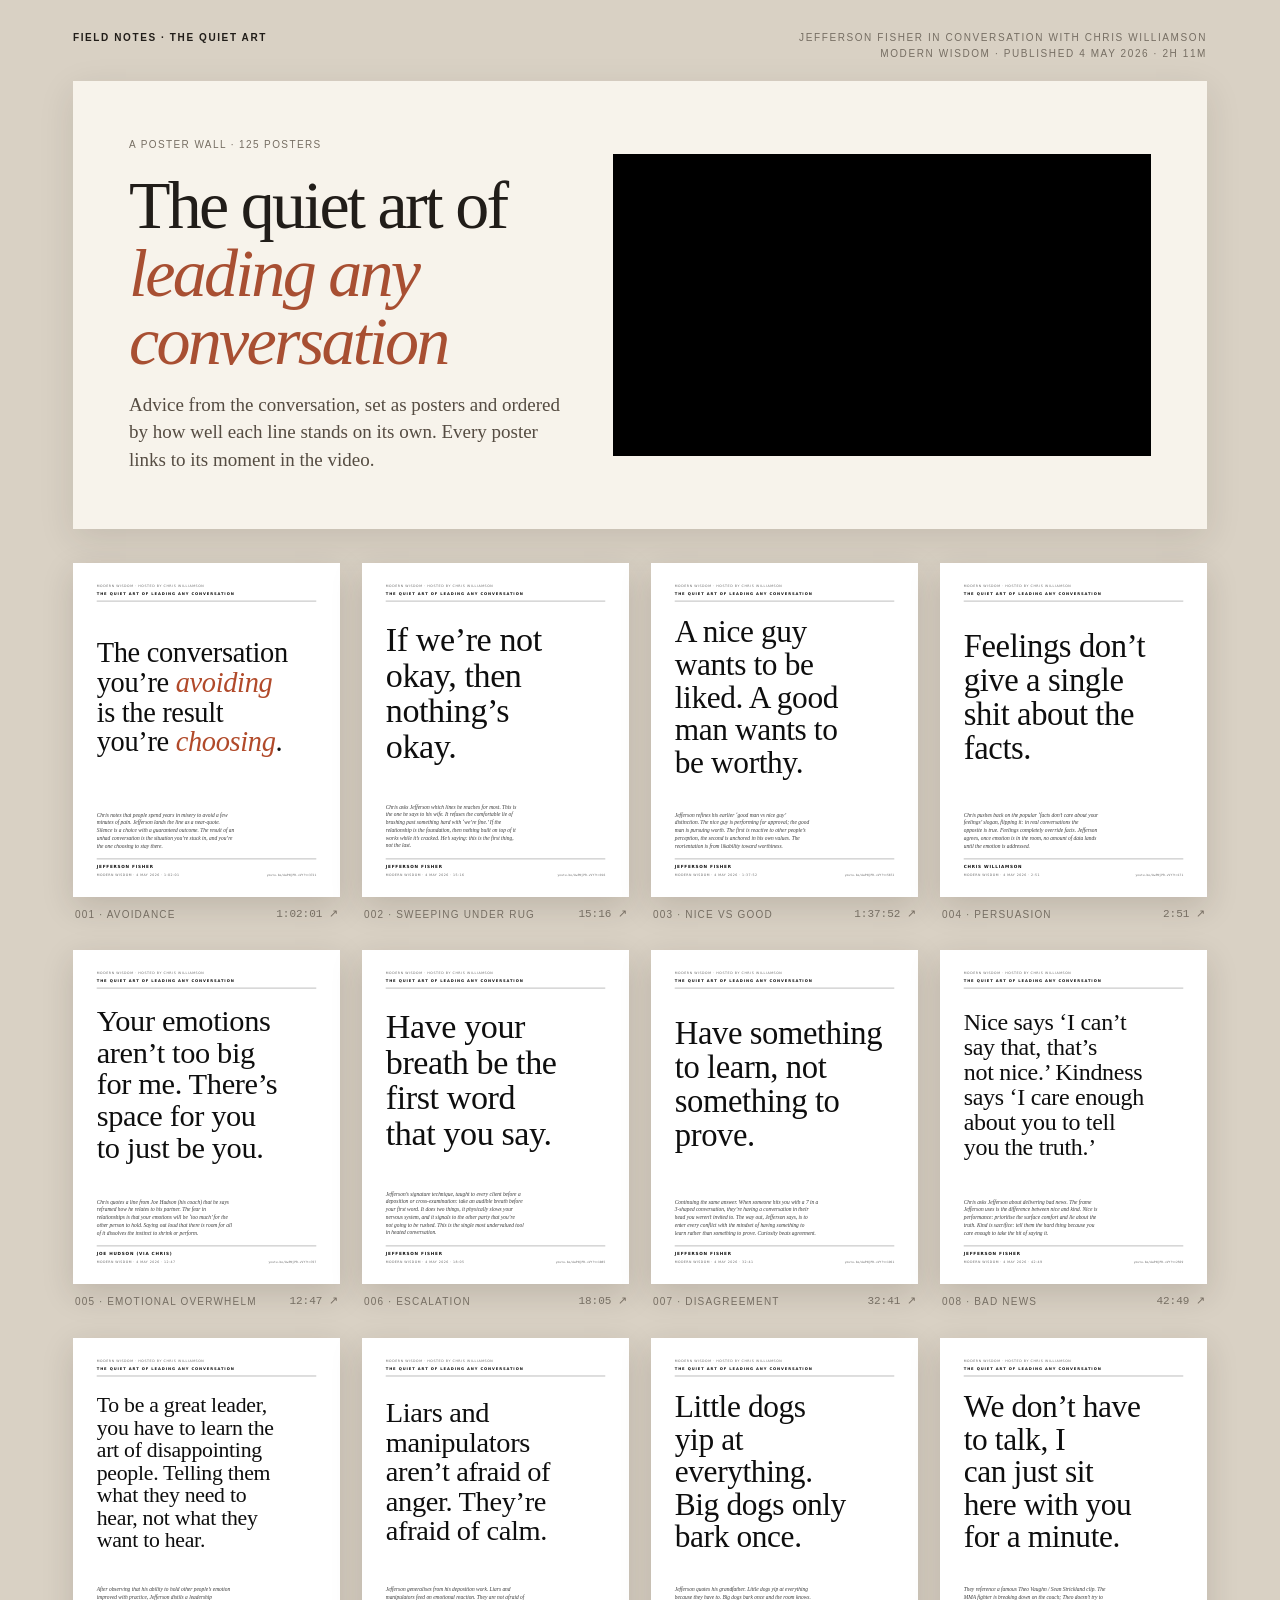
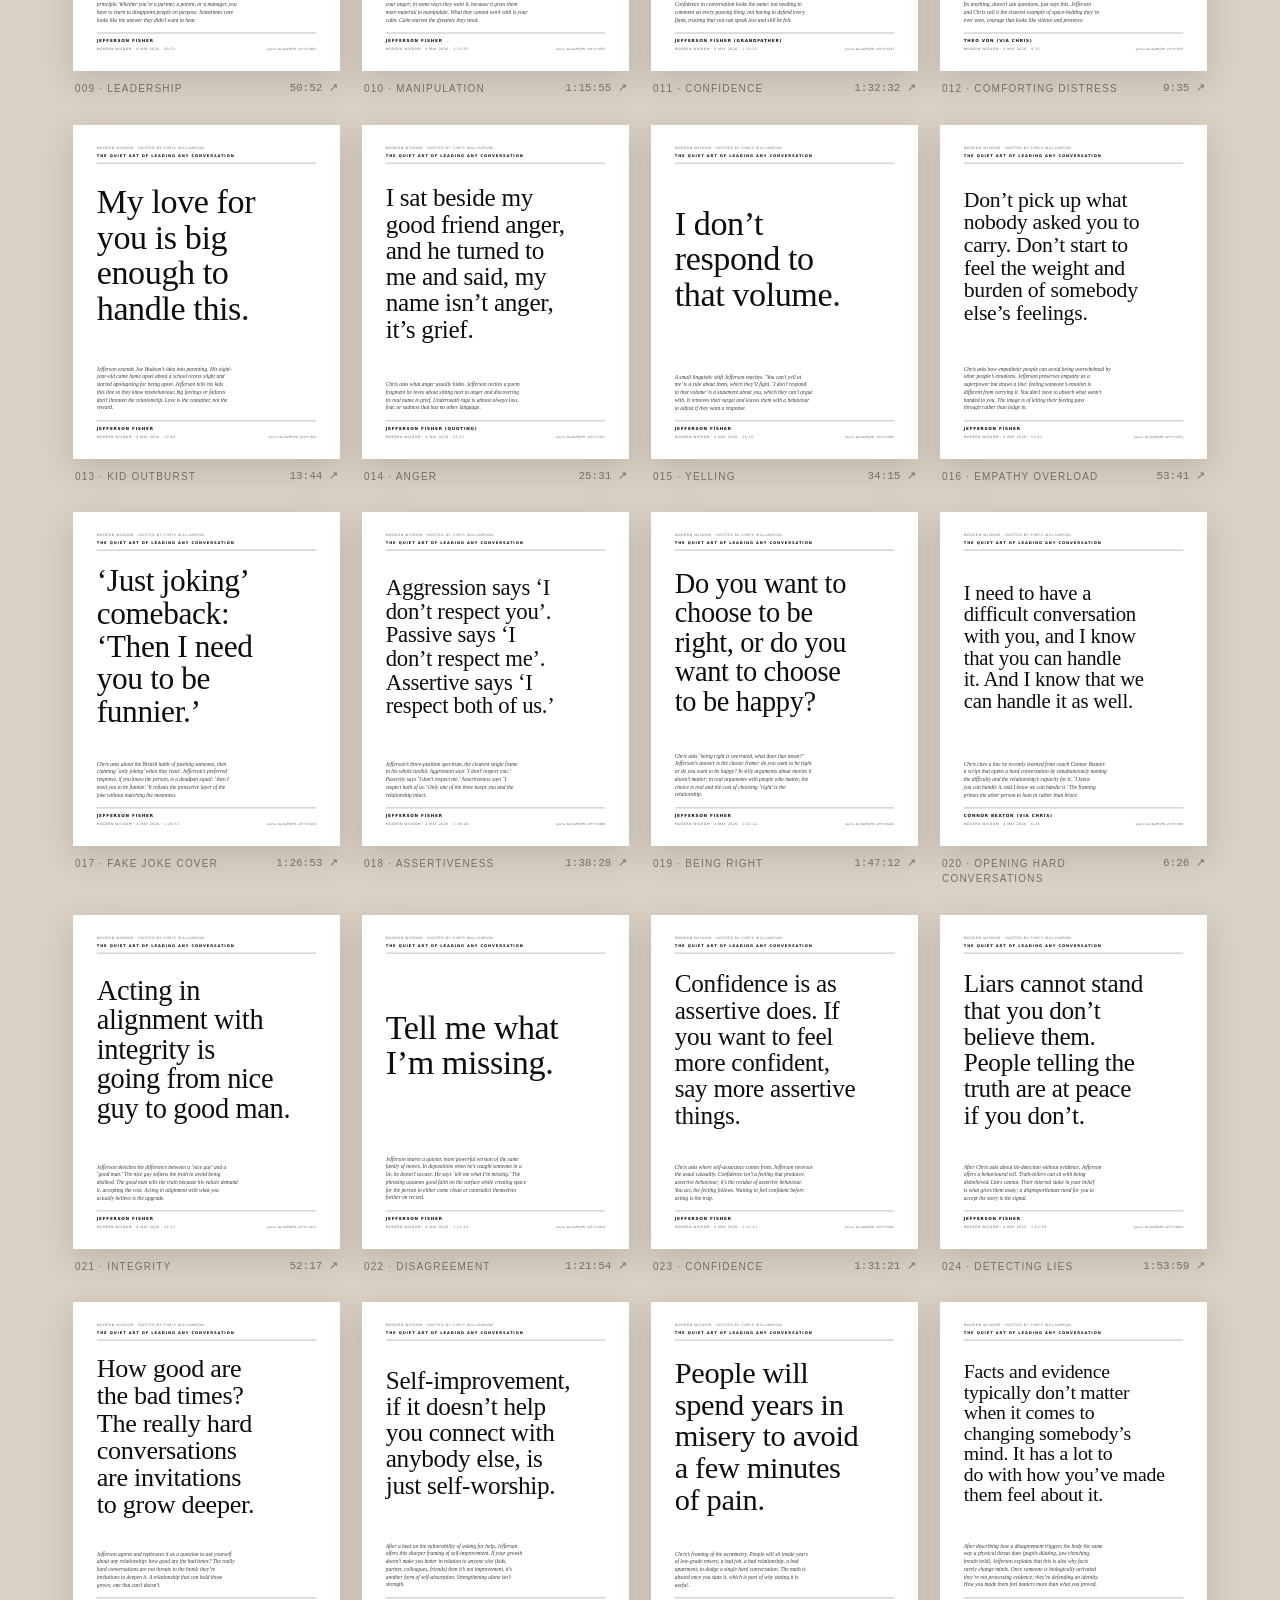
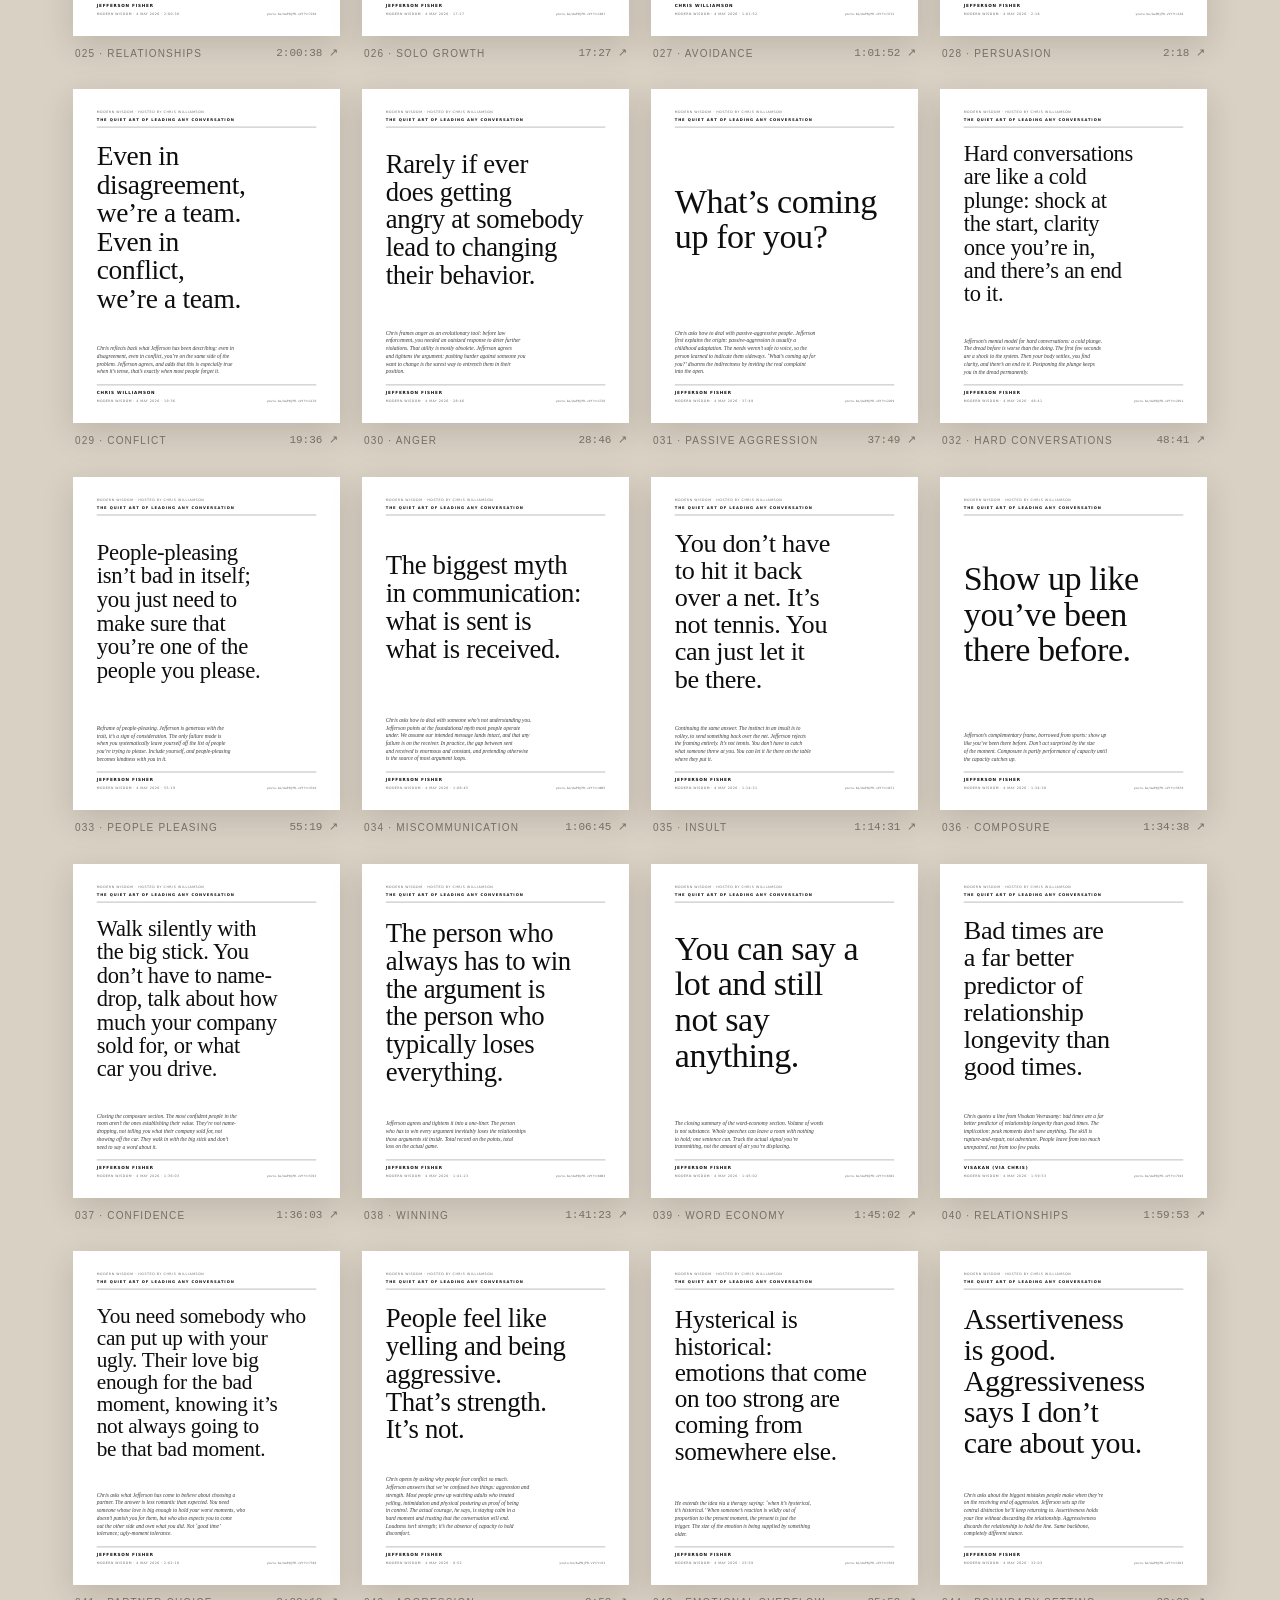
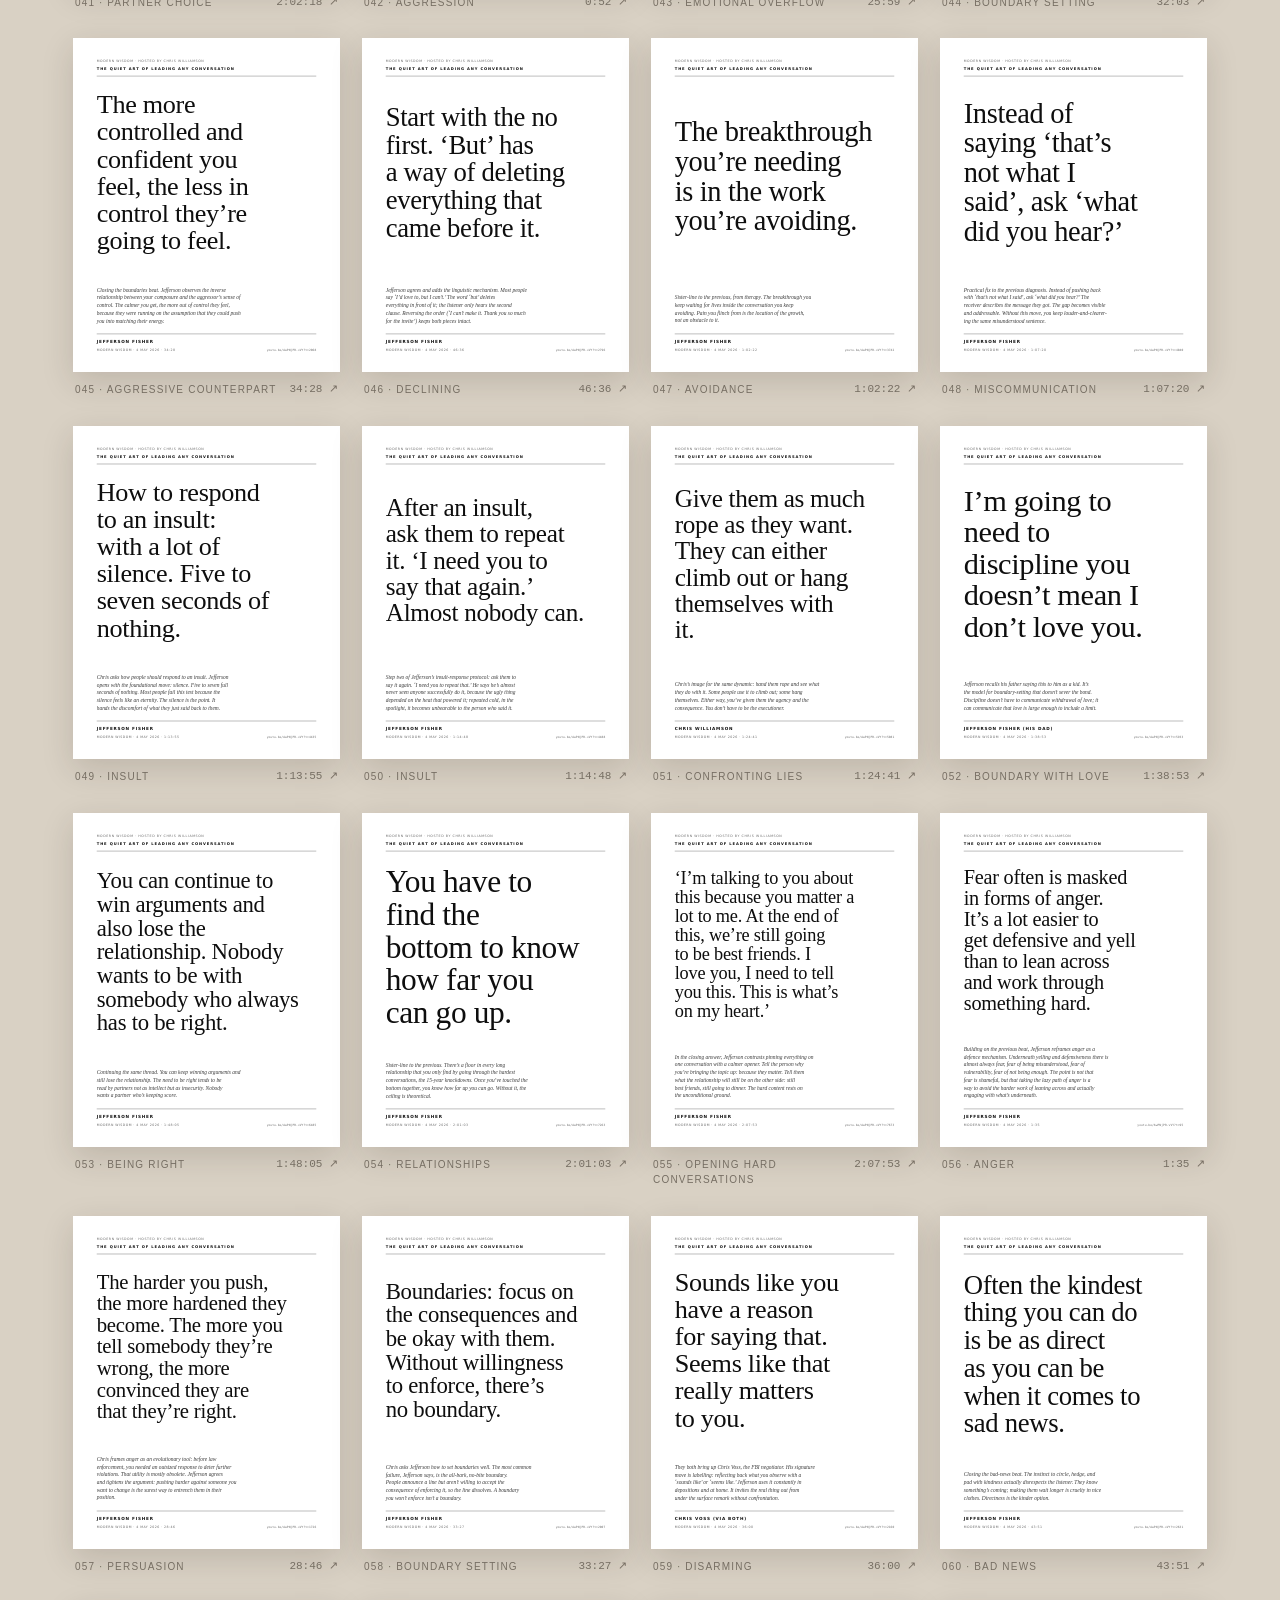
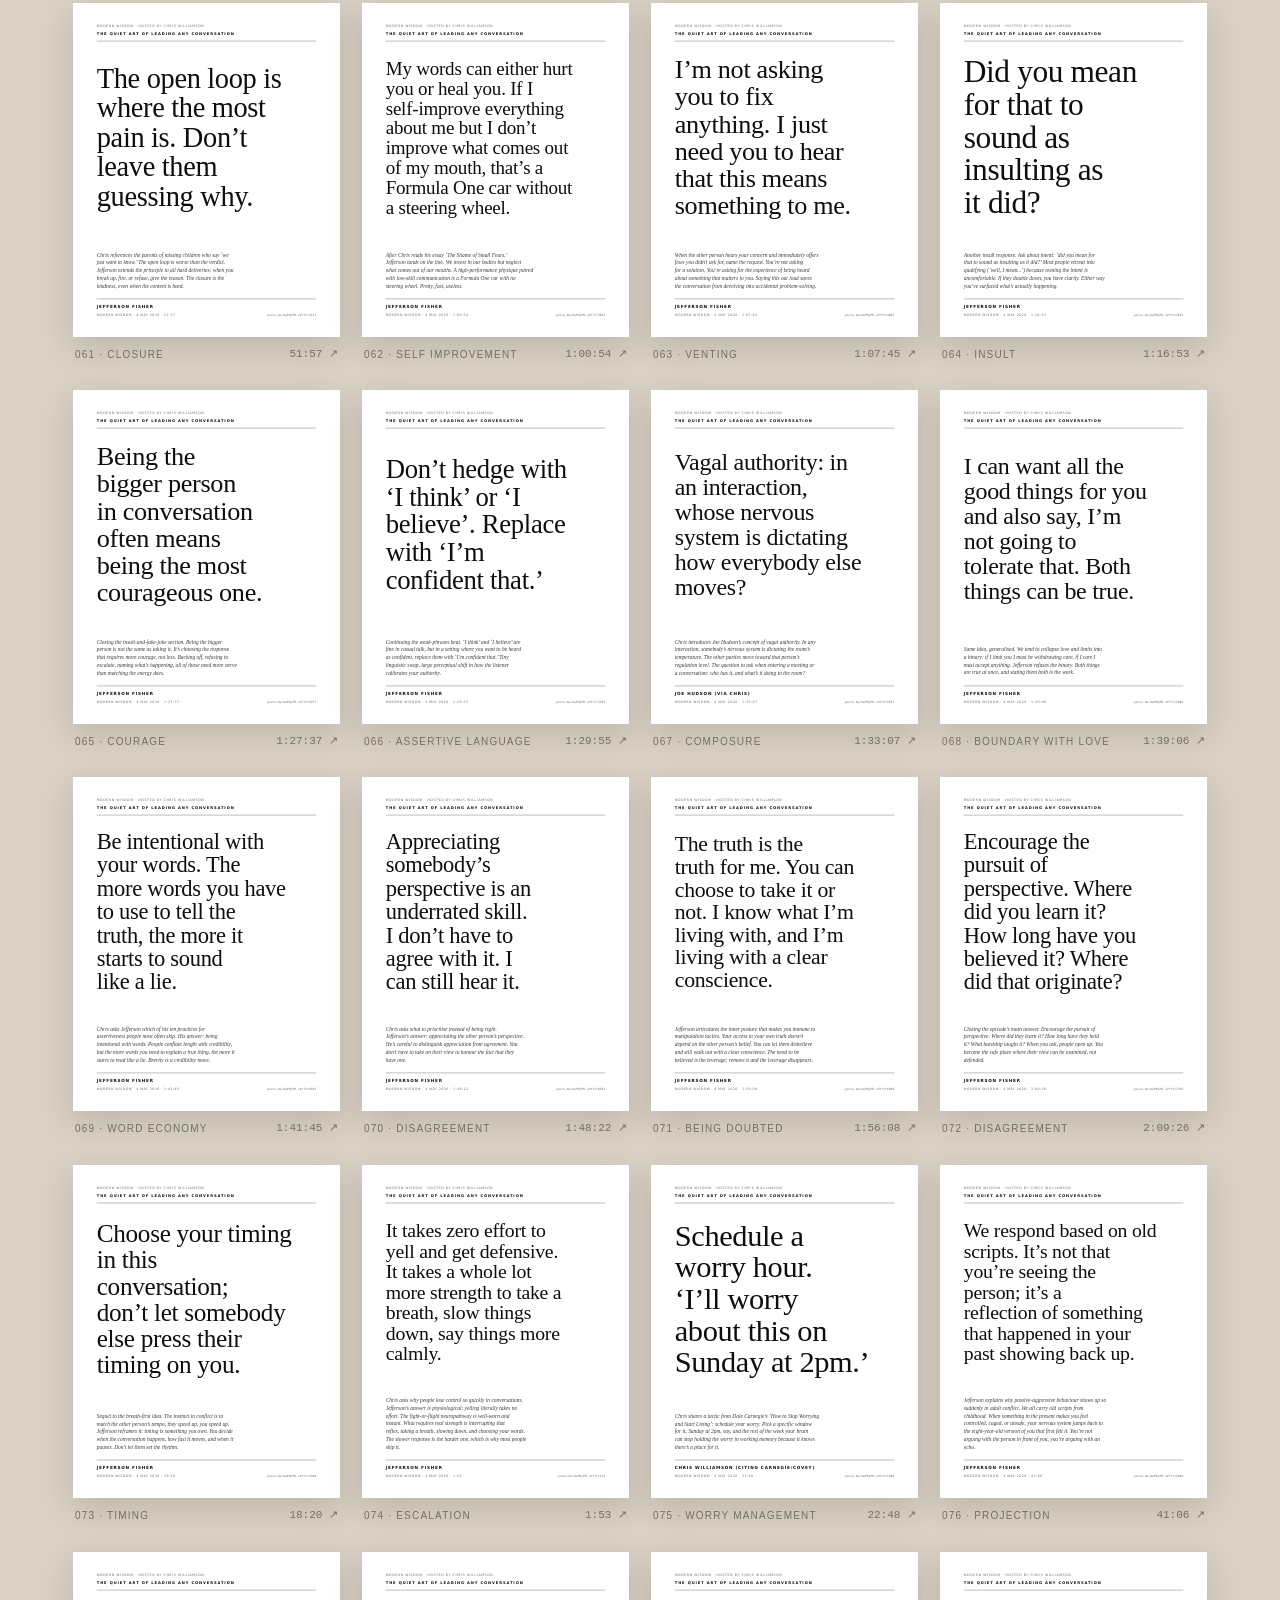
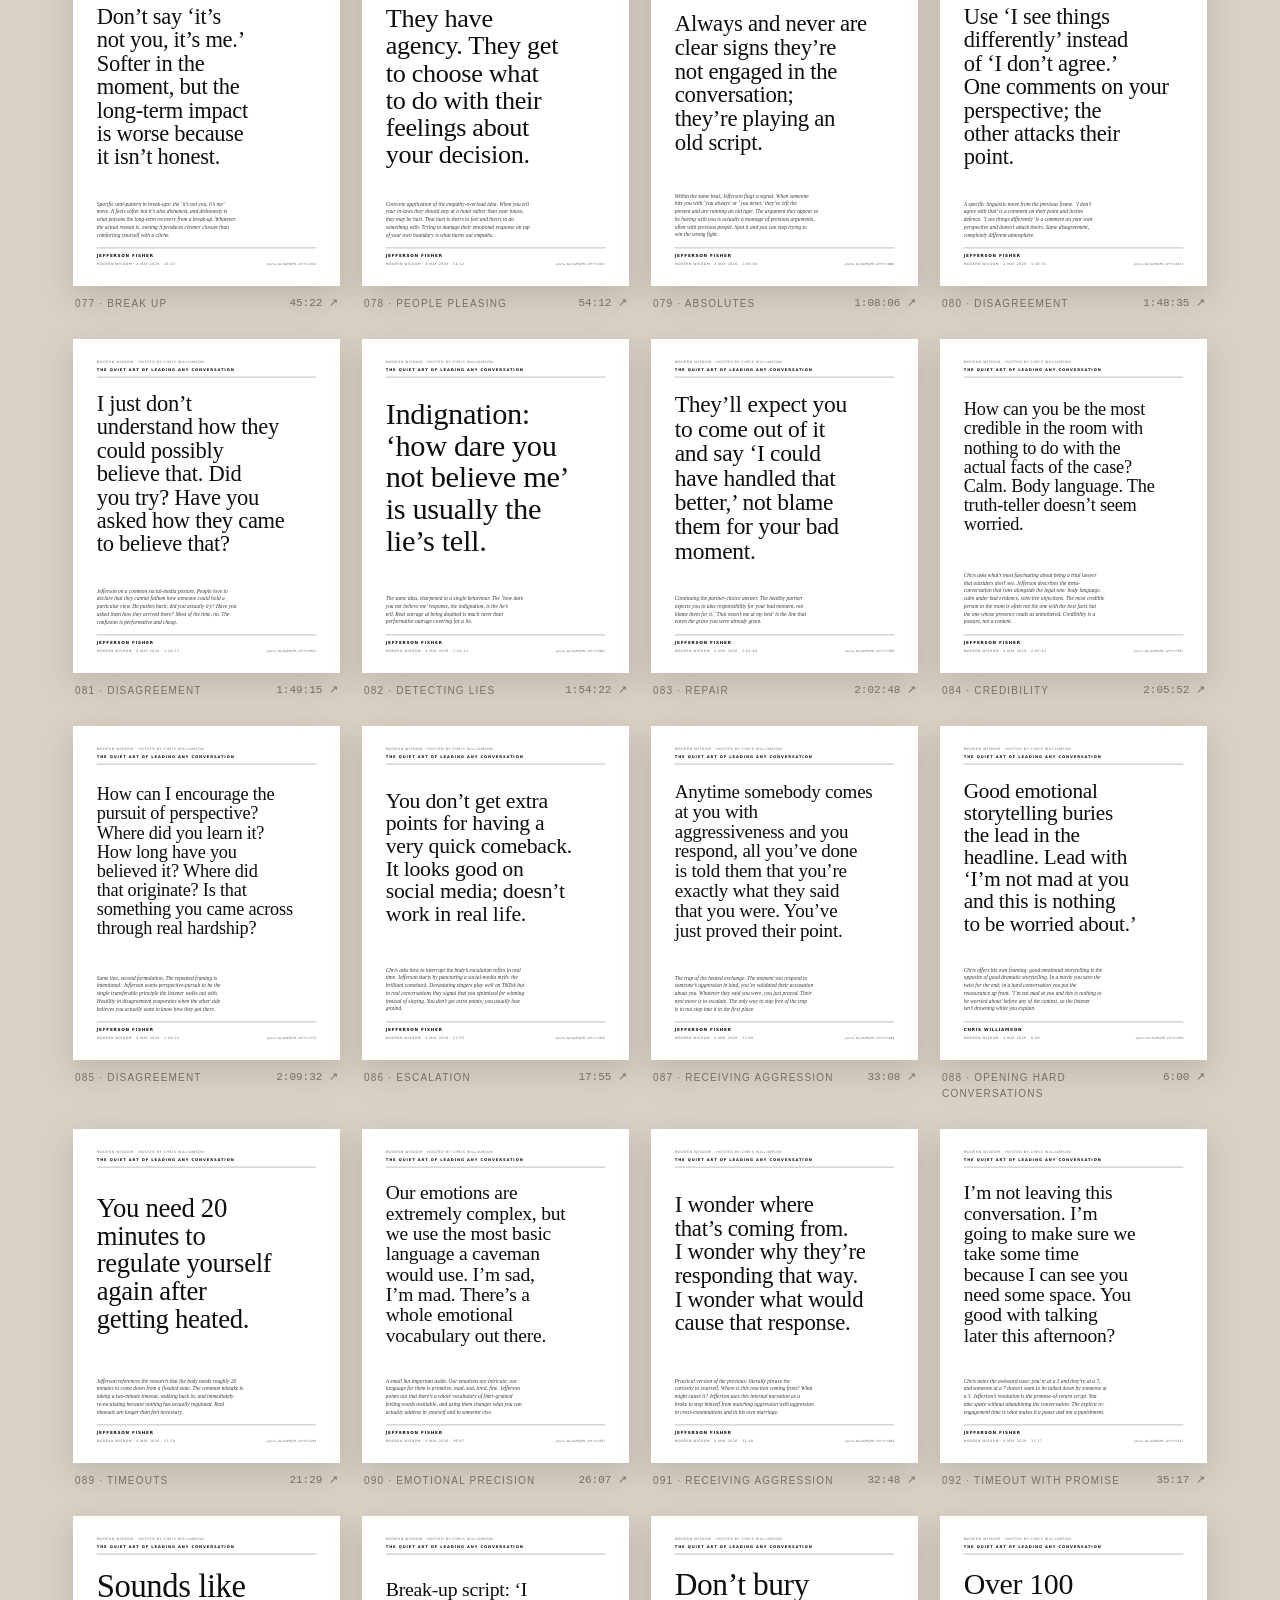
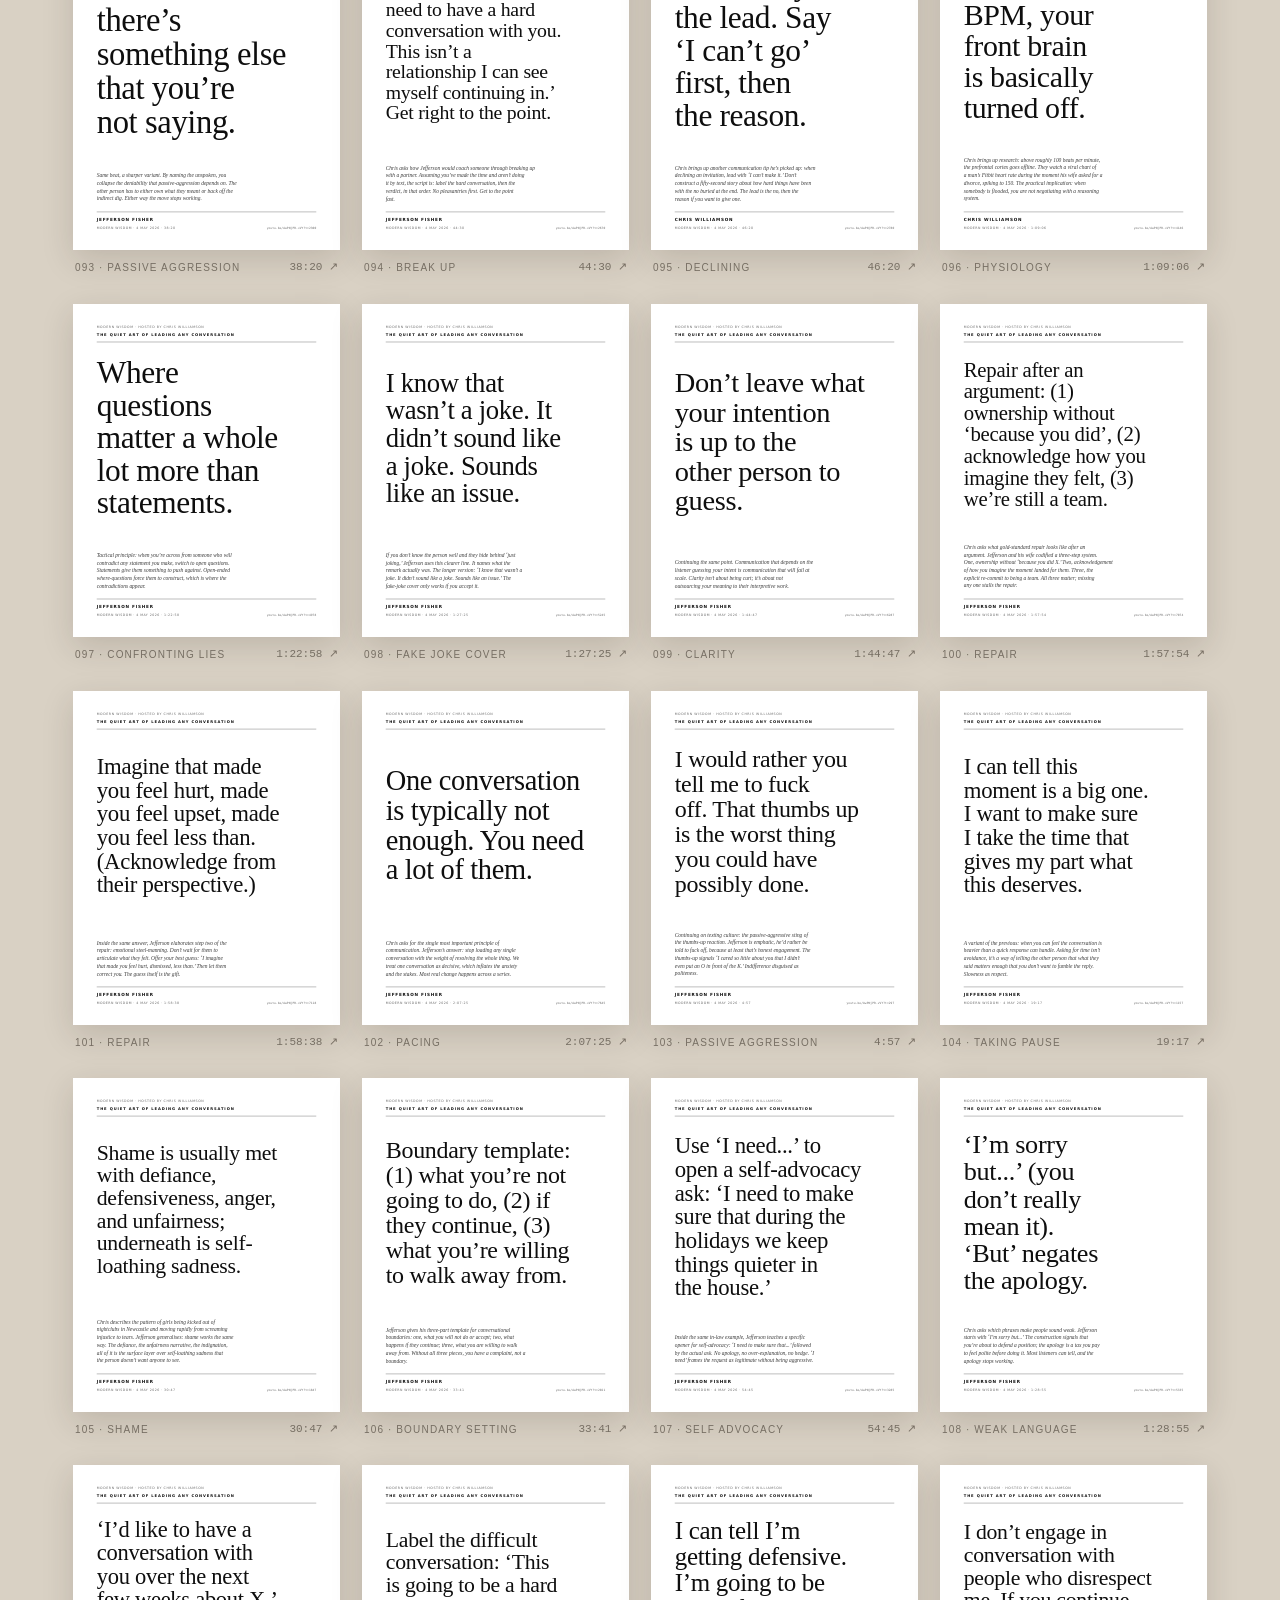
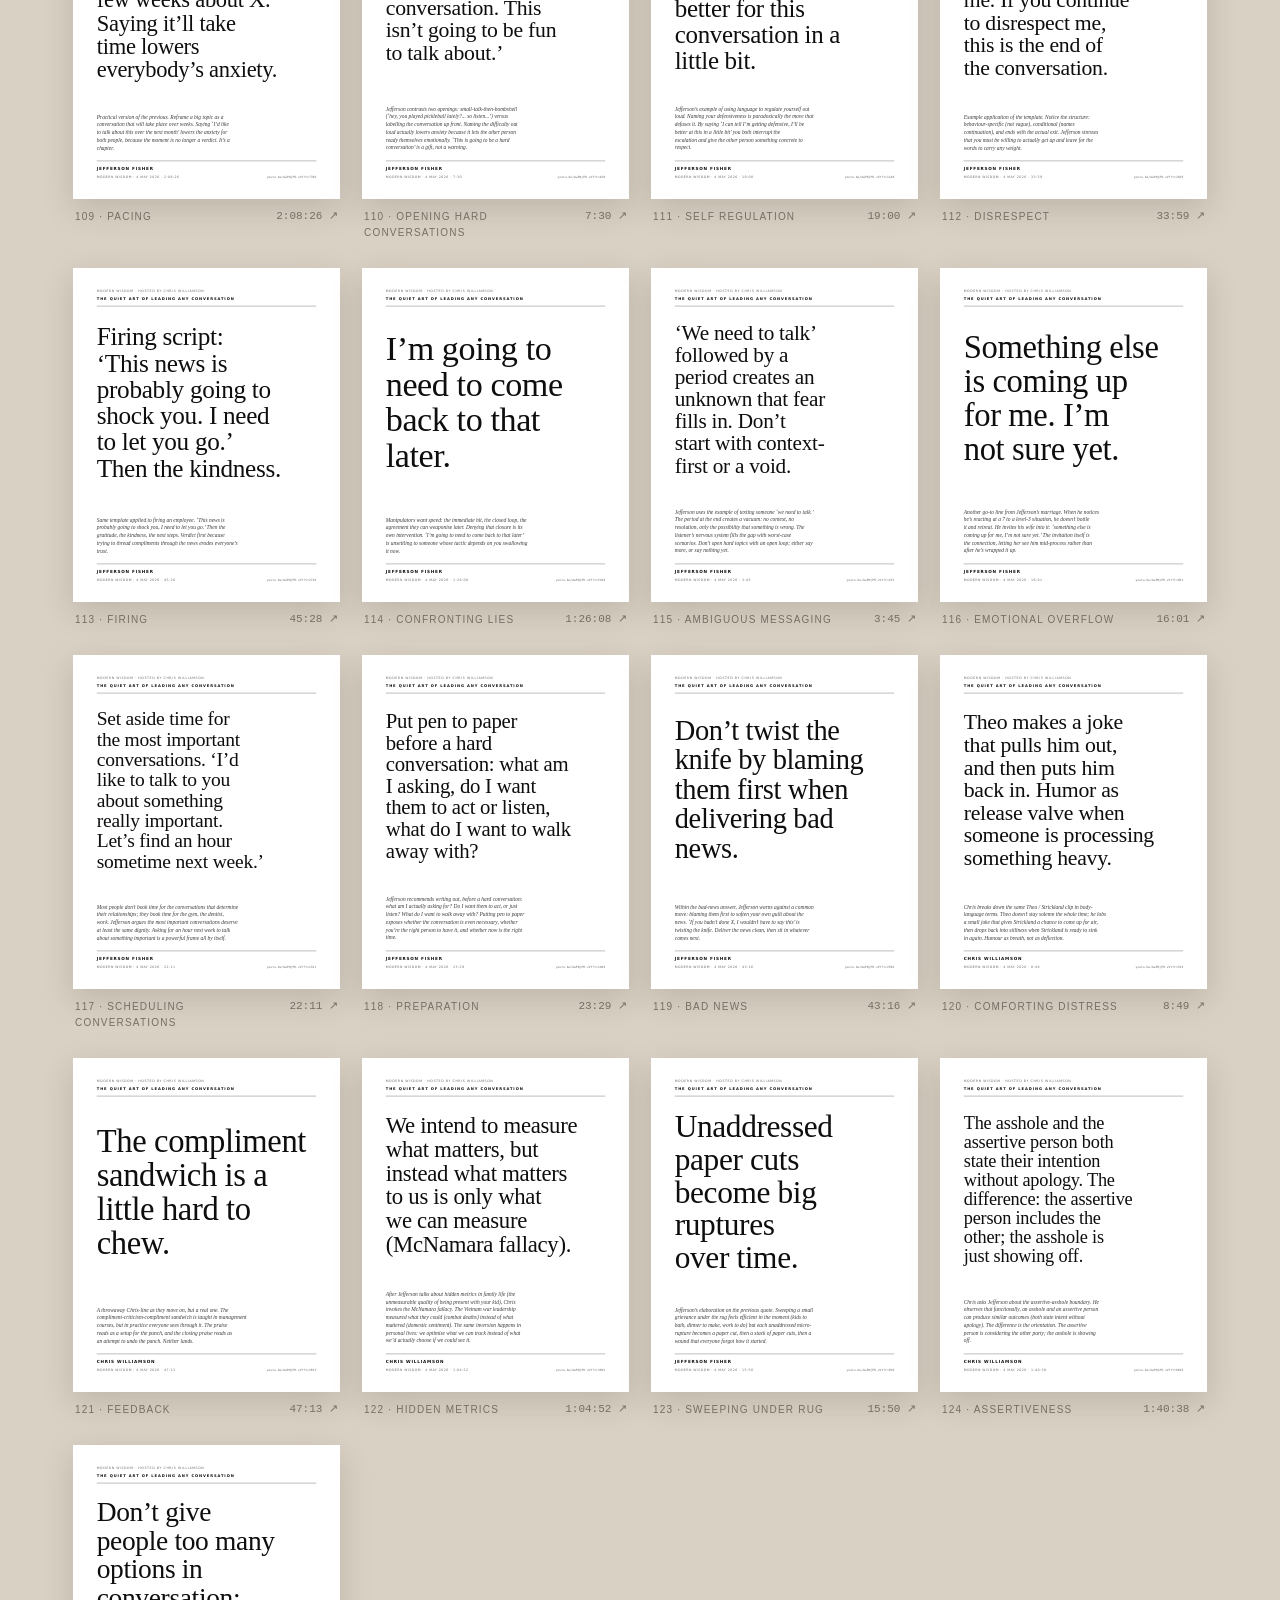
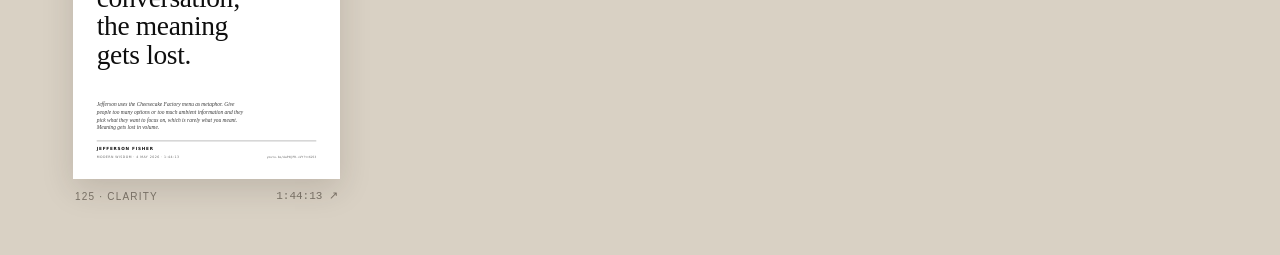
==== jefferson-fisher/index.html @ 513e2486 "Browse Jefferson Fisher's advice as a poster wall The quotes collected from the Jefferson Fisher con" ====
<!doctype html>
<html lang="en">
<head>
<meta charset="utf-8"><meta name="viewport" content="width=device-width,initial-scale=1">
<title>Jefferson Fisher: The Quiet Art of Leading Any Conversation</title>
<meta name="description" content="125 posters of advice from Jefferson Fisher in conversation with Chris Williamson, each linked to its moment in the video.">
<meta property="og:type" content="article"><meta property="og:site_name" content="Field notes">
<meta property="og:title" content="Jefferson Fisher: The Quiet Art of Leading Any Conversation"><meta property="og:description" content="125 posters of advice from Jefferson Fisher in conversation with Chris Williamson, each linked to its moment in the video.">
<meta property="og:url" content="https://epologee.github.io/field-notes/jefferson-fisher/index.html"><meta property="og:image" content="https://i.ytimg.com/vi/AwPNjPR-vVY/maxresdefault.jpg">
<meta property="og:image:width" content="1280"><meta property="og:image:height" content="720"><meta name="twitter:card" content="summary_large_image">
<style>
:root{--ink:#211d19;--muted:#766e63;--desk:#d9d1c4;--paper:#f7f3eb;--rule:#cfc6b8;--accent:#a84f32;--serif:"Iowan Old Style",Baskerville,Georgia,serif;--sans:-apple-system,BlinkMacSystemFont,"Segoe UI",sans-serif;--mono:ui-monospace,monospace}*{box-sizing:border-box}body{margin:0;background:var(--desk);color:var(--ink);font:16px/1.55 var(--sans)}header{max-width:1190px;margin:auto;padding:30px 28px 20px;display:flex;justify-content:space-between;gap:20px;font-size:10px;letter-spacing:.16em;text-transform:uppercase;color:var(--muted)}header strong{color:var(--ink)}header a{color:inherit;text-decoration:none}header a:hover{color:var(--accent)}header span{text-align:right}main{max-width:1190px;margin:auto;padding:0 28px 50px}.intro{display:grid;grid-template-columns:minmax(0,1fr) minmax(0,1.2fr);gap:36px;align-items:center;background:var(--paper);padding:clamp(28px,5vw,56px);box-shadow:0 10px 34px #251d141c;margin-bottom:34px}.kicker{font-size:10px;letter-spacing:.14em;text-transform:uppercase;color:var(--muted)}h1{font:500 clamp(40px,6vw,68px)/1 var(--serif);letter-spacing:-.04em;margin:18px 0 16px}h1 em{color:var(--accent);font-weight:400}.deck{font:19px/1.45 var(--serif);color:#554c42;margin:0}.screen{position:relative;aspect-ratio:16/9;background:#000}.screen iframe{position:absolute;inset:0;width:100%;height:100%;border:0}ol{list-style:none;margin:0;padding:0;display:grid;grid-template-columns:repeat(auto-fill,minmax(260px,1fr));gap:28px 22px}.poster{display:block;box-shadow:0 10px 30px #251d1426;transition:transform .15s}.poster:hover{transform:translateY(-3px)}.poster img{display:block;width:100%;height:auto}.caption{display:flex;justify-content:space-between;gap:10px;margin:10px 2px 0;font-size:10px;letter-spacing:.12em;text-transform:uppercase;color:var(--muted)}.caption a{font:11px var(--mono);letter-spacing:0;text-transform:none;color:var(--muted);text-decoration:none;white-space:nowrap}.caption a:hover{color:var(--accent)}
@media(max-width:740px){header{padding:20px 16px 12px}main{padding:0 16px 30px}.intro{grid-template-columns:1fr;gap:24px;padding:26px 22px}ol{grid-template-columns:1fr}}
</style></head>
<body>
<header><strong><a href="../index.html">Field notes</a> · The quiet art</strong><span>Jefferson Fisher in conversation with Chris Williamson<br>Modern Wisdom · Published 4 May 2026 · 2h 11m</span></header>
<main>
<section class="intro"><div><div class="kicker">A poster wall · 125 posters</div><h1>The quiet art of<br><em>leading any conversation</em></h1><p class="deck">Advice from the conversation, set as posters and ordered by how well each line stands on its own. Every poster links to its moment in the video.</p></div>
<div class="screen"><iframe src="https://www.youtube.com/embed/AwPNjPR-vVY?rel=0&amp;playsinline=1" title="The Quiet Art of Leading Any Conversation" allow="encrypted-media; picture-in-picture; fullscreen" allowfullscreen></iframe></div></section>
<ol>
<li><a class="poster" href="posters/3721.svg" target="_blank" rel="noopener"><img src="posters/3721.svg" alt="The conversation you&#x27;re avoiding is the result you&#x27;re choosing." loading="lazy" width="1080" height="1350"></a>
<p class="caption"><span>001 · Avoidance</span><a href="https://youtu.be/AwPNjPR-vVY?t=3719" target="_blank" rel="noopener">1:02:01 ↗</a></p></li>
<li><a class="poster" href="posters/916.svg" target="_blank" rel="noopener"><img src="posters/916.svg" alt="If we&#x27;re not okay, then nothing&#x27;s okay." loading="lazy" width="1080" height="1350"></a>
<p class="caption"><span>002 · Sweeping under rug</span><a href="https://youtu.be/AwPNjPR-vVY?t=914" target="_blank" rel="noopener">15:16 ↗</a></p></li>
<li><a class="poster" href="posters/5872.svg" target="_blank" rel="noopener"><img src="posters/5872.svg" alt="A nice guy wants to be liked. A good man wants to be worthy." loading="lazy" width="1080" height="1350"></a>
<p class="caption"><span>003 · Nice vs good</span><a href="https://youtu.be/AwPNjPR-vVY?t=5870" target="_blank" rel="noopener">1:37:52 ↗</a></p></li>
<li><a class="poster" href="posters/171.svg" target="_blank" rel="noopener"><img src="posters/171.svg" alt="Feelings don&#x27;t give a single shit about the facts." loading="lazy" width="1080" height="1350"></a>
<p class="caption"><span>004 · Persuasion</span><a href="https://youtu.be/AwPNjPR-vVY?t=169" target="_blank" rel="noopener">2:51 ↗</a></p></li>
<li><a class="poster" href="posters/767.svg" target="_blank" rel="noopener"><img src="posters/767.svg" alt="Your emotions aren&#x27;t too big for me. There&#x27;s space for you to just be you." loading="lazy" width="1080" height="1350"></a>
<p class="caption"><span>005 · Emotional overwhelm</span><a href="https://youtu.be/AwPNjPR-vVY?t=765" target="_blank" rel="noopener">12:47 ↗</a></p></li>
<li><a class="poster" href="posters/1085.svg" target="_blank" rel="noopener"><img src="posters/1085.svg" alt="Have your breath be the first word that you say." loading="lazy" width="1080" height="1350"></a>
<p class="caption"><span>006 · Escalation</span><a href="https://youtu.be/AwPNjPR-vVY?t=1083" target="_blank" rel="noopener">18:05 ↗</a></p></li>
<li><a class="poster" href="posters/1961.svg" target="_blank" rel="noopener"><img src="posters/1961.svg" alt="Have something to learn, not something to prove." loading="lazy" width="1080" height="1350"></a>
<p class="caption"><span>007 · Disagreement</span><a href="https://youtu.be/AwPNjPR-vVY?t=1959" target="_blank" rel="noopener">32:41 ↗</a></p></li>
<li><a class="poster" href="posters/2569.svg" target="_blank" rel="noopener"><img src="posters/2569.svg" alt="Nice says &#x27;I can&#x27;t say that, that&#x27;s not nice.&#x27; Kindness says &#x27;I care enough about you to tell you the truth.&#x27;" loading="lazy" width="1080" height="1350"></a>
<p class="caption"><span>008 · Bad news</span><a href="https://youtu.be/AwPNjPR-vVY?t=2567" target="_blank" rel="noopener">42:49 ↗</a></p></li>
<li><a class="poster" href="posters/3052.svg" target="_blank" rel="noopener"><img src="posters/3052.svg" alt="To be a great leader, you have to learn the art of disappointing people. Telling them what they need to hear, not what they want to hear." loading="lazy" width="1080" height="1350"></a>
<p class="caption"><span>009 · Leadership</span><a href="https://youtu.be/AwPNjPR-vVY?t=3050" target="_blank" rel="noopener">50:52 ↗</a></p></li>
<li><a class="poster" href="posters/4555.svg" target="_blank" rel="noopener"><img src="posters/4555.svg" alt="Liars and manipulators aren&#x27;t afraid of anger. They&#x27;re afraid of calm." loading="lazy" width="1080" height="1350"></a>
<p class="caption"><span>010 · Manipulation</span><a href="https://youtu.be/AwPNjPR-vVY?t=4553" target="_blank" rel="noopener">1:15:55 ↗</a></p></li>
<li><a class="poster" href="posters/5552.svg" target="_blank" rel="noopener"><img src="posters/5552.svg" alt="Little dogs yip at everything. Big dogs only bark once." loading="lazy" width="1080" height="1350"></a>
<p class="caption"><span>011 · Confidence</span><a href="https://youtu.be/AwPNjPR-vVY?t=5550" target="_blank" rel="noopener">1:32:32 ↗</a></p></li>
<li><a class="poster" href="posters/575.svg" target="_blank" rel="noopener"><img src="posters/575.svg" alt="We don&#x27;t have to talk, I can just sit here with you for a minute." loading="lazy" width="1080" height="1350"></a>
<p class="caption"><span>012 · Comforting distress</span><a href="https://youtu.be/AwPNjPR-vVY?t=573" target="_blank" rel="noopener">9:35 ↗</a></p></li>
<li><a class="poster" href="posters/824.svg" target="_blank" rel="noopener"><img src="posters/824.svg" alt="My love for you is big enough to handle this." loading="lazy" width="1080" height="1350"></a>
<p class="caption"><span>013 · Kid outburst</span><a href="https://youtu.be/AwPNjPR-vVY?t=822" target="_blank" rel="noopener">13:44 ↗</a></p></li>
<li><a class="poster" href="posters/1531.svg" target="_blank" rel="noopener"><img src="posters/1531.svg" alt="I sat beside my good friend anger, and he turned to me and said, my name isn&#x27;t anger, it&#x27;s grief." loading="lazy" width="1080" height="1350"></a>
<p class="caption"><span>014 · Anger</span><a href="https://youtu.be/AwPNjPR-vVY?t=1529" target="_blank" rel="noopener">25:31 ↗</a></p></li>
<li><a class="poster" href="posters/2055.svg" target="_blank" rel="noopener"><img src="posters/2055.svg" alt="I don&#x27;t respond to that volume." loading="lazy" width="1080" height="1350"></a>
<p class="caption"><span>015 · Yelling</span><a href="https://youtu.be/AwPNjPR-vVY?t=2053" target="_blank" rel="noopener">34:15 ↗</a></p></li>
<li><a class="poster" href="posters/3221.svg" target="_blank" rel="noopener"><img src="posters/3221.svg" alt="Don&#x27;t pick up what nobody asked you to carry. Don&#x27;t start to feel the weight and burden of somebody else&#x27;s feelings." loading="lazy" width="1080" height="1350"></a>
<p class="caption"><span>016 · Empathy overload</span><a href="https://youtu.be/AwPNjPR-vVY?t=3219" target="_blank" rel="noopener">53:41 ↗</a></p></li>
<li><a class="poster" href="posters/5213.svg" target="_blank" rel="noopener"><img src="posters/5213.svg" alt="&#x27;Just joking&#x27; comeback: &#x27;Then I need you to be funnier.&#x27;" loading="lazy" width="1080" height="1350"></a>
<p class="caption"><span>017 · Fake joke cover</span><a href="https://youtu.be/AwPNjPR-vVY?t=5211" target="_blank" rel="noopener">1:26:53 ↗</a></p></li>
<li><a class="poster" href="posters/5908.svg" target="_blank" rel="noopener"><img src="posters/5908.svg" alt="Aggression says &#x27;I don&#x27;t respect you&#x27;. Passive says &#x27;I don&#x27;t respect me&#x27;. Assertive says &#x27;I respect both of us.&#x27;" loading="lazy" width="1080" height="1350"></a>
<p class="caption"><span>018 · Assertiveness</span><a href="https://youtu.be/AwPNjPR-vVY?t=5906" target="_blank" rel="noopener">1:38:28 ↗</a></p></li>
<li><a class="poster" href="posters/6432.svg" target="_blank" rel="noopener"><img src="posters/6432.svg" alt="Do you want to choose to be right, or do you want to choose to be happy?" loading="lazy" width="1080" height="1350"></a>
<p class="caption"><span>019 · Being right</span><a href="https://youtu.be/AwPNjPR-vVY?t=6430" target="_blank" rel="noopener">1:47:12 ↗</a></p></li>
<li><a class="poster" href="posters/386.svg" target="_blank" rel="noopener"><img src="posters/386.svg" alt="I need to have a difficult conversation with you, and I know that you can handle it. And I know that we can handle it as well." loading="lazy" width="1080" height="1350"></a>
<p class="caption"><span>020 · Opening hard conversations</span><a href="https://youtu.be/AwPNjPR-vVY?t=384" target="_blank" rel="noopener">6:26 ↗</a></p></li>
<li><a class="poster" href="posters/3137.svg" target="_blank" rel="noopener"><img src="posters/3137.svg" alt="Acting in alignment with integrity is going from nice guy to good man." loading="lazy" width="1080" height="1350"></a>
<p class="caption"><span>021 · Integrity</span><a href="https://youtu.be/AwPNjPR-vVY?t=3135" target="_blank" rel="noopener">52:17 ↗</a></p></li>
<li><a class="poster" href="posters/4914.svg" target="_blank" rel="noopener"><img src="posters/4914.svg" alt="Tell me what I&#x27;m missing." loading="lazy" width="1080" height="1350"></a>
<p class="caption"><span>022 · Disagreement</span><a href="https://youtu.be/AwPNjPR-vVY?t=4912" target="_blank" rel="noopener">1:21:54 ↗</a></p></li>
<li><a class="poster" href="posters/5481.svg" target="_blank" rel="noopener"><img src="posters/5481.svg" alt="Confidence is as assertive does. If you want to feel more confident, say more assertive things." loading="lazy" width="1080" height="1350"></a>
<p class="caption"><span>023 · Confidence</span><a href="https://youtu.be/AwPNjPR-vVY?t=5479" target="_blank" rel="noopener">1:31:21 ↗</a></p></li>
<li><a class="poster" href="posters/6839.svg" target="_blank" rel="noopener"><img src="posters/6839.svg" alt="Liars cannot stand that you don&#x27;t believe them. People telling the truth are at peace if you don&#x27;t." loading="lazy" width="1080" height="1350"></a>
<p class="caption"><span>024 · Detecting lies</span><a href="https://youtu.be/AwPNjPR-vVY?t=6837" target="_blank" rel="noopener">1:53:59 ↗</a></p></li>
<li><a class="poster" href="posters/7238.svg" target="_blank" rel="noopener"><img src="posters/7238.svg" alt="How good are the bad times? The really hard conversations are invitations to grow deeper." loading="lazy" width="1080" height="1350"></a>
<p class="caption"><span>025 · Relationships</span><a href="https://youtu.be/AwPNjPR-vVY?t=7236" target="_blank" rel="noopener">2:00:38 ↗</a></p></li>
<li><a class="poster" href="posters/1047.svg" target="_blank" rel="noopener"><img src="posters/1047.svg" alt="Self-improvement, if it doesn&#x27;t help you connect with anybody else, is just self-worship." loading="lazy" width="1080" height="1350"></a>
<p class="caption"><span>026 · Solo growth</span><a href="https://youtu.be/AwPNjPR-vVY?t=1045" target="_blank" rel="noopener">17:27 ↗</a></p></li>
<li><a class="poster" href="posters/3712.svg" target="_blank" rel="noopener"><img src="posters/3712.svg" alt="People will spend years in misery to avoid a few minutes of pain." loading="lazy" width="1080" height="1350"></a>
<p class="caption"><span>027 · Avoidance</span><a href="https://youtu.be/AwPNjPR-vVY?t=3710" target="_blank" rel="noopener">1:01:52 ↗</a></p></li>
<li><a class="poster" href="posters/138.svg" target="_blank" rel="noopener"><img src="posters/138.svg" alt="Facts and evidence typically don&#x27;t matter when it comes to changing somebody&#x27;s mind. It has a lot to do with how you&#x27;ve made them feel about it." loading="lazy" width="1080" height="1350"></a>
<p class="caption"><span>028 · Persuasion</span><a href="https://youtu.be/AwPNjPR-vVY?t=136" target="_blank" rel="noopener">2:18 ↗</a></p></li>
<li><a class="poster" href="posters/1176.svg" target="_blank" rel="noopener"><img src="posters/1176.svg" alt="Even in disagreement, we&#x27;re a team. Even in conflict, we&#x27;re a team." loading="lazy" width="1080" height="1350"></a>
<p class="caption"><span>029 · Conflict</span><a href="https://youtu.be/AwPNjPR-vVY?t=1174" target="_blank" rel="noopener">19:36 ↗</a></p></li>
<li><a class="poster" href="posters/1726.svg" target="_blank" rel="noopener"><img src="posters/1726.svg" alt="Rarely if ever does getting angry at somebody lead to changing their behavior." loading="lazy" width="1080" height="1350"></a>
<p class="caption"><span>030 · Anger</span><a href="https://youtu.be/AwPNjPR-vVY?t=1724" target="_blank" rel="noopener">28:46 ↗</a></p></li>
<li><a class="poster" href="posters/2269.svg" target="_blank" rel="noopener"><img src="posters/2269.svg" alt="What&#x27;s coming up for you?" loading="lazy" width="1080" height="1350"></a>
<p class="caption"><span>031 · Passive aggression</span><a href="https://youtu.be/AwPNjPR-vVY?t=2267" target="_blank" rel="noopener">37:49 ↗</a></p></li>
<li><a class="poster" href="posters/2921.svg" target="_blank" rel="noopener"><img src="posters/2921.svg" alt="Hard conversations are like a cold plunge: shock at the start, clarity once you&#x27;re in, and there&#x27;s an end to it." loading="lazy" width="1080" height="1350"></a>
<p class="caption"><span>032 · Hard conversations</span><a href="https://youtu.be/AwPNjPR-vVY?t=2919" target="_blank" rel="noopener">48:41 ↗</a></p></li>
<li><a class="poster" href="posters/3319.svg" target="_blank" rel="noopener"><img src="posters/3319.svg" alt="People-pleasing isn&#x27;t bad in itself; you just need to make sure that you&#x27;re one of the people you please." loading="lazy" width="1080" height="1350"></a>
<p class="caption"><span>033 · People pleasing</span><a href="https://youtu.be/AwPNjPR-vVY?t=3317" target="_blank" rel="noopener">55:19 ↗</a></p></li>
<li><a class="poster" href="posters/4005.svg" target="_blank" rel="noopener"><img src="posters/4005.svg" alt="The biggest myth in communication: what is sent is what is received." loading="lazy" width="1080" height="1350"></a>
<p class="caption"><span>034 · Miscommunication</span><a href="https://youtu.be/AwPNjPR-vVY?t=4003" target="_blank" rel="noopener">1:06:45 ↗</a></p></li>
<li><a class="poster" href="posters/4471.svg" target="_blank" rel="noopener"><img src="posters/4471.svg" alt="You don&#x27;t have to hit it back over a net. It&#x27;s not tennis. You can just let it be there." loading="lazy" width="1080" height="1350"></a>
<p class="caption"><span>035 · Insult</span><a href="https://youtu.be/AwPNjPR-vVY?t=4469" target="_blank" rel="noopener">1:14:31 ↗</a></p></li>
<li><a class="poster" href="posters/5678.svg" target="_blank" rel="noopener"><img src="posters/5678.svg" alt="Show up like you&#x27;ve been there before." loading="lazy" width="1080" height="1350"></a>
<p class="caption"><span>036 · Composure</span><a href="https://youtu.be/AwPNjPR-vVY?t=5676" target="_blank" rel="noopener">1:34:38 ↗</a></p></li>
<li><a class="poster" href="posters/5763.svg" target="_blank" rel="noopener"><img src="posters/5763.svg" alt="Walk silently with the big stick. You don&#x27;t have to name-drop, talk about how much your company sold for, or what car you drive." loading="lazy" width="1080" height="1350"></a>
<p class="caption"><span>037 · Confidence</span><a href="https://youtu.be/AwPNjPR-vVY?t=5761" target="_blank" rel="noopener">1:36:03 ↗</a></p></li>
<li><a class="poster" href="posters/6083.svg" target="_blank" rel="noopener"><img src="posters/6083.svg" alt="The person who always has to win the argument is the person who typically loses everything." loading="lazy" width="1080" height="1350"></a>
<p class="caption"><span>038 · Winning</span><a href="https://youtu.be/AwPNjPR-vVY?t=6081" target="_blank" rel="noopener">1:41:23 ↗</a></p></li>
<li><a class="poster" href="posters/6302.svg" target="_blank" rel="noopener"><img src="posters/6302.svg" alt="You can say a lot and still not say anything." loading="lazy" width="1080" height="1350"></a>
<p class="caption"><span>039 · Word economy</span><a href="https://youtu.be/AwPNjPR-vVY?t=6300" target="_blank" rel="noopener">1:45:02 ↗</a></p></li>
<li><a class="poster" href="posters/7193.svg" target="_blank" rel="noopener"><img src="posters/7193.svg" alt="Bad times are a far better predictor of relationship longevity than good times." loading="lazy" width="1080" height="1350"></a>
<p class="caption"><span>040 · Relationships</span><a href="https://youtu.be/AwPNjPR-vVY?t=7191" target="_blank" rel="noopener">1:59:53 ↗</a></p></li>
<li><a class="poster" href="posters/7338.svg" target="_blank" rel="noopener"><img src="posters/7338.svg" alt="You need somebody who can put up with your ugly. Their love big enough for the bad moment, knowing it&#x27;s not always going to be that bad moment." loading="lazy" width="1080" height="1350"></a>
<p class="caption"><span>041 · Partner choice</span><a href="https://youtu.be/AwPNjPR-vVY?t=7336" target="_blank" rel="noopener">2:02:18 ↗</a></p></li>
<li><a class="poster" href="posters/52.svg" target="_blank" rel="noopener"><img src="posters/52.svg" alt="People feel like yelling and being aggressive. That&#x27;s strength. It&#x27;s not." loading="lazy" width="1080" height="1350"></a>
<p class="caption"><span>042 · Aggression</span><a href="https://youtu.be/AwPNjPR-vVY?t=50" target="_blank" rel="noopener">0:52 ↗</a></p></li>
<li><a class="poster" href="posters/1559.svg" target="_blank" rel="noopener"><img src="posters/1559.svg" alt="Hysterical is historical: emotions that come on too strong are coming from somewhere else." loading="lazy" width="1080" height="1350"></a>
<p class="caption"><span>043 · Emotional overflow</span><a href="https://youtu.be/AwPNjPR-vVY?t=1557" target="_blank" rel="noopener">25:59 ↗</a></p></li>
<li><a class="poster" href="posters/1923.svg" target="_blank" rel="noopener"><img src="posters/1923.svg" alt="Assertiveness is good. Aggressiveness says I don&#x27;t care about you." loading="lazy" width="1080" height="1350"></a>
<p class="caption"><span>044 · Boundary setting</span><a href="https://youtu.be/AwPNjPR-vVY?t=1921" target="_blank" rel="noopener">32:03 ↗</a></p></li>
<li><a class="poster" href="posters/2068.svg" target="_blank" rel="noopener"><img src="posters/2068.svg" alt="The more controlled and confident you feel, the less in control they&#x27;re going to feel." loading="lazy" width="1080" height="1350"></a>
<p class="caption"><span>045 · Aggressive counterpart</span><a href="https://youtu.be/AwPNjPR-vVY?t=2066" target="_blank" rel="noopener">34:28 ↗</a></p></li>
<li><a class="poster" href="posters/2796.svg" target="_blank" rel="noopener"><img src="posters/2796.svg" alt="Start with the no first. &#x27;But&#x27; has a way of deleting everything that came before it." loading="lazy" width="1080" height="1350"></a>
<p class="caption"><span>046 · Declining</span><a href="https://youtu.be/AwPNjPR-vVY?t=2794" target="_blank" rel="noopener">46:36 ↗</a></p></li>
<li><a class="poster" href="posters/3742.svg" target="_blank" rel="noopener"><img src="posters/3742.svg" alt="The breakthrough you&#x27;re needing is in the work you&#x27;re avoiding." loading="lazy" width="1080" height="1350"></a>
<p class="caption"><span>047 · Avoidance</span><a href="https://youtu.be/AwPNjPR-vVY?t=3740" target="_blank" rel="noopener">1:02:22 ↗</a></p></li>
<li><a class="poster" href="posters/4040.svg" target="_blank" rel="noopener"><img src="posters/4040.svg" alt="Instead of saying &#x27;that&#x27;s not what I said&#x27;, ask &#x27;what did you hear?&#x27;" loading="lazy" width="1080" height="1350"></a>
<p class="caption"><span>048 · Miscommunication</span><a href="https://youtu.be/AwPNjPR-vVY?t=4038" target="_blank" rel="noopener">1:07:20 ↗</a></p></li>
<li><a class="poster" href="posters/4435.svg" target="_blank" rel="noopener"><img src="posters/4435.svg" alt="How to respond to an insult: with a lot of silence. Five to seven seconds of nothing." loading="lazy" width="1080" height="1350"></a>
<p class="caption"><span>049 · Insult</span><a href="https://youtu.be/AwPNjPR-vVY?t=4433" target="_blank" rel="noopener">1:13:55 ↗</a></p></li>
<li><a class="poster" href="posters/4488.svg" target="_blank" rel="noopener"><img src="posters/4488.svg" alt="After an insult, ask them to repeat it. &#x27;I need you to say that again.&#x27; Almost nobody can." loading="lazy" width="1080" height="1350"></a>
<p class="caption"><span>050 · Insult</span><a href="https://youtu.be/AwPNjPR-vVY?t=4486" target="_blank" rel="noopener">1:14:48 ↗</a></p></li>
<li><a class="poster" href="posters/5081.svg" target="_blank" rel="noopener"><img src="posters/5081.svg" alt="Give them as much rope as they want. They can either climb out or hang themselves with it." loading="lazy" width="1080" height="1350"></a>
<p class="caption"><span>051 · Confronting lies</span><a href="https://youtu.be/AwPNjPR-vVY?t=5079" target="_blank" rel="noopener">1:24:41 ↗</a></p></li>
<li><a class="poster" href="posters/5933.svg" target="_blank" rel="noopener"><img src="posters/5933.svg" alt="I&#x27;m going to need to discipline you doesn&#x27;t mean I don&#x27;t love you." loading="lazy" width="1080" height="1350"></a>
<p class="caption"><span>052 · Boundary with love</span><a href="https://youtu.be/AwPNjPR-vVY?t=5931" target="_blank" rel="noopener">1:38:53 ↗</a></p></li>
<li><a class="poster" href="posters/6485.svg" target="_blank" rel="noopener"><img src="posters/6485.svg" alt="You can continue to win arguments and also lose the relationship. Nobody wants to be with somebody who always has to be right." loading="lazy" width="1080" height="1350"></a>
<p class="caption"><span>053 · Being right</span><a href="https://youtu.be/AwPNjPR-vVY?t=6483" target="_blank" rel="noopener">1:48:05 ↗</a></p></li>
<li><a class="poster" href="posters/7263.svg" target="_blank" rel="noopener"><img src="posters/7263.svg" alt="You have to find the bottom to know how far you can go up." loading="lazy" width="1080" height="1350"></a>
<p class="caption"><span>054 · Relationships</span><a href="https://youtu.be/AwPNjPR-vVY?t=7261" target="_blank" rel="noopener">2:01:03 ↗</a></p></li>
<li><a class="poster" href="posters/7673.svg" target="_blank" rel="noopener"><img src="posters/7673.svg" alt="&#x27;I&#x27;m talking to you about this because you matter a lot to me. At the end of this, we&#x27;re still going to be best friends. I love you, I need to tell you this. This is what&#x27;s on my heart.&#x27;" loading="lazy" width="1080" height="1350"></a>
<p class="caption"><span>055 · Opening hard conversations</span><a href="https://youtu.be/AwPNjPR-vVY?t=7671" target="_blank" rel="noopener">2:07:53 ↗</a></p></li>
<li><a class="poster" href="posters/95.svg" target="_blank" rel="noopener"><img src="posters/95.svg" alt="Fear often is masked in forms of anger. It&#x27;s a lot easier to get defensive and yell than to lean across and work through something hard." loading="lazy" width="1080" height="1350"></a>
<p class="caption"><span>056 · Anger</span><a href="https://youtu.be/AwPNjPR-vVY?t=93" target="_blank" rel="noopener">1:35 ↗</a></p></li>
<li><a class="poster" href="posters/1726-2.svg" target="_blank" rel="noopener"><img src="posters/1726-2.svg" alt="The harder you push, the more hardened they become. The more you tell somebody they&#x27;re wrong, the more convinced they are that they&#x27;re right." loading="lazy" width="1080" height="1350"></a>
<p class="caption"><span>057 · Persuasion</span><a href="https://youtu.be/AwPNjPR-vVY?t=1724" target="_blank" rel="noopener">28:46 ↗</a></p></li>
<li><a class="poster" href="posters/2007.svg" target="_blank" rel="noopener"><img src="posters/2007.svg" alt="Boundaries: focus on the consequences and be okay with them. Without willingness to enforce, there&#x27;s no boundary." loading="lazy" width="1080" height="1350"></a>
<p class="caption"><span>058 · Boundary setting</span><a href="https://youtu.be/AwPNjPR-vVY?t=2005" target="_blank" rel="noopener">33:27 ↗</a></p></li>
<li><a class="poster" href="posters/2160.svg" target="_blank" rel="noopener"><img src="posters/2160.svg" alt="Sounds like you have a reason for saying that. Seems like that really matters to you." loading="lazy" width="1080" height="1350"></a>
<p class="caption"><span>059 · Disarming</span><a href="https://youtu.be/AwPNjPR-vVY?t=2158" target="_blank" rel="noopener">36:00 ↗</a></p></li>
<li><a class="poster" href="posters/2631.svg" target="_blank" rel="noopener"><img src="posters/2631.svg" alt="Often the kindest thing you can do is be as direct as you can be when it comes to sad news." loading="lazy" width="1080" height="1350"></a>
<p class="caption"><span>060 · Bad news</span><a href="https://youtu.be/AwPNjPR-vVY?t=2629" target="_blank" rel="noopener">43:51 ↗</a></p></li>
<li><a class="poster" href="posters/3117.svg" target="_blank" rel="noopener"><img src="posters/3117.svg" alt="The open loop is where the most pain is. Don&#x27;t leave them guessing why." loading="lazy" width="1080" height="1350"></a>
<p class="caption"><span>061 · Closure</span><a href="https://youtu.be/AwPNjPR-vVY?t=3115" target="_blank" rel="noopener">51:57 ↗</a></p></li>
<li><a class="poster" href="posters/3654.svg" target="_blank" rel="noopener"><img src="posters/3654.svg" alt="My words can either hurt you or heal you. If I self-improve everything about me but I don&#x27;t improve what comes out of my mouth, that&#x27;s a Formula One car without a steering wheel." loading="lazy" width="1080" height="1350"></a>
<p class="caption"><span>062 · Self improvement</span><a href="https://youtu.be/AwPNjPR-vVY?t=3652" target="_blank" rel="noopener">1:00:54 ↗</a></p></li>
<li><a class="poster" href="posters/4065.svg" target="_blank" rel="noopener"><img src="posters/4065.svg" alt="I&#x27;m not asking you to fix anything. I just need you to hear that this means something to me." loading="lazy" width="1080" height="1350"></a>
<p class="caption"><span>063 · Venting</span><a href="https://youtu.be/AwPNjPR-vVY?t=4063" target="_blank" rel="noopener">1:07:45 ↗</a></p></li>
<li><a class="poster" href="posters/4613.svg" target="_blank" rel="noopener"><img src="posters/4613.svg" alt="Did you mean for that to sound as insulting as it did?" loading="lazy" width="1080" height="1350"></a>
<p class="caption"><span>064 · Insult</span><a href="https://youtu.be/AwPNjPR-vVY?t=4611" target="_blank" rel="noopener">1:16:53 ↗</a></p></li>
<li><a class="poster" href="posters/5257.svg" target="_blank" rel="noopener"><img src="posters/5257.svg" alt="Being the bigger person in conversation often means being the most courageous one." loading="lazy" width="1080" height="1350"></a>
<p class="caption"><span>065 · Courage</span><a href="https://youtu.be/AwPNjPR-vVY?t=5255" target="_blank" rel="noopener">1:27:37 ↗</a></p></li>
<li><a class="poster" href="posters/5395.svg" target="_blank" rel="noopener"><img src="posters/5395.svg" alt="Don&#x27;t hedge with &#x27;I think&#x27; or &#x27;I believe&#x27;. Replace with &#x27;I&#x27;m confident that.&#x27;" loading="lazy" width="1080" height="1350"></a>
<p class="caption"><span>066 · Assertive language</span><a href="https://youtu.be/AwPNjPR-vVY?t=5393" target="_blank" rel="noopener">1:29:55 ↗</a></p></li>
<li><a class="poster" href="posters/5587.svg" target="_blank" rel="noopener"><img src="posters/5587.svg" alt="Vagal authority: in an interaction, whose nervous system is dictating how everybody else moves?" loading="lazy" width="1080" height="1350"></a>
<p class="caption"><span>067 · Composure</span><a href="https://youtu.be/AwPNjPR-vVY?t=5585" target="_blank" rel="noopener">1:33:07 ↗</a></p></li>
<li><a class="poster" href="posters/5946.svg" target="_blank" rel="noopener"><img src="posters/5946.svg" alt="I can want all the good things for you and also say, I&#x27;m not going to tolerate that. Both things can be true." loading="lazy" width="1080" height="1350"></a>
<p class="caption"><span>068 · Boundary with love</span><a href="https://youtu.be/AwPNjPR-vVY?t=5944" target="_blank" rel="noopener">1:39:06 ↗</a></p></li>
<li><a class="poster" href="posters/6105.svg" target="_blank" rel="noopener"><img src="posters/6105.svg" alt="Be intentional with your words. The more words you have to use to tell the truth, the more it starts to sound like a lie." loading="lazy" width="1080" height="1350"></a>
<p class="caption"><span>069 · Word economy</span><a href="https://youtu.be/AwPNjPR-vVY?t=6103" target="_blank" rel="noopener">1:41:45 ↗</a></p></li>
<li><a class="poster" href="posters/6502.svg" target="_blank" rel="noopener"><img src="posters/6502.svg" alt="Appreciating somebody&#x27;s perspective is an underrated skill. I don&#x27;t have to agree with it. I can still hear it." loading="lazy" width="1080" height="1350"></a>
<p class="caption"><span>070 · Disagreement</span><a href="https://youtu.be/AwPNjPR-vVY?t=6500" target="_blank" rel="noopener">1:48:22 ↗</a></p></li>
<li><a class="poster" href="posters/6968.svg" target="_blank" rel="noopener"><img src="posters/6968.svg" alt="The truth is the truth for me. You can choose to take it or not. I know what I&#x27;m living with, and I&#x27;m living with a clear conscience." loading="lazy" width="1080" height="1350"></a>
<p class="caption"><span>071 · Being doubted</span><a href="https://youtu.be/AwPNjPR-vVY?t=6966" target="_blank" rel="noopener">1:56:08 ↗</a></p></li>
<li><a class="poster" href="posters/7766.svg" target="_blank" rel="noopener"><img src="posters/7766.svg" alt="Encourage the pursuit of perspective. Where did you learn it? How long have you believed it? Where did that originate?" loading="lazy" width="1080" height="1350"></a>
<p class="caption"><span>072 · Disagreement</span><a href="https://youtu.be/AwPNjPR-vVY?t=7764" target="_blank" rel="noopener">2:09:26 ↗</a></p></li>
<li><a class="poster" href="posters/1100.svg" target="_blank" rel="noopener"><img src="posters/1100.svg" alt="Choose your timing in this conversation; don&#x27;t let somebody else press their timing on you." loading="lazy" width="1080" height="1350"></a>
<p class="caption"><span>073 · Timing</span><a href="https://youtu.be/AwPNjPR-vVY?t=1098" target="_blank" rel="noopener">18:20 ↗</a></p></li>
<li><a class="poster" href="posters/113.svg" target="_blank" rel="noopener"><img src="posters/113.svg" alt="It takes zero effort to yell and get defensive. It takes a whole lot more strength to take a breath, slow things down, say things more calmly." loading="lazy" width="1080" height="1350"></a>
<p class="caption"><span>074 · Escalation</span><a href="https://youtu.be/AwPNjPR-vVY?t=111" target="_blank" rel="noopener">1:53 ↗</a></p></li>
<li><a class="poster" href="posters/1368.svg" target="_blank" rel="noopener"><img src="posters/1368.svg" alt="Schedule a worry hour. &#x27;I&#x27;ll worry about this on Sunday at 2pm.&#x27;" loading="lazy" width="1080" height="1350"></a>
<p class="caption"><span>075 · Worry management</span><a href="https://youtu.be/AwPNjPR-vVY?t=1366" target="_blank" rel="noopener">22:48 ↗</a></p></li>
<li><a class="poster" href="posters/2466.svg" target="_blank" rel="noopener"><img src="posters/2466.svg" alt="We respond based on old scripts. It&#x27;s not that you&#x27;re seeing the person; it&#x27;s a reflection of something that happened in your past showing back up." loading="lazy" width="1080" height="1350"></a>
<p class="caption"><span>076 · Projection</span><a href="https://youtu.be/AwPNjPR-vVY?t=2464" target="_blank" rel="noopener">41:06 ↗</a></p></li>
<li><a class="poster" href="posters/2722.svg" target="_blank" rel="noopener"><img src="posters/2722.svg" alt="Don&#x27;t say &#x27;it&#x27;s not you, it&#x27;s me.&#x27; Softer in the moment, but the long-term impact is worse because it isn&#x27;t honest." loading="lazy" width="1080" height="1350"></a>
<p class="caption"><span>077 · Break up</span><a href="https://youtu.be/AwPNjPR-vVY?t=2720" target="_blank" rel="noopener">45:22 ↗</a></p></li>
<li><a class="poster" href="posters/3252.svg" target="_blank" rel="noopener"><img src="posters/3252.svg" alt="They have agency. They get to choose what to do with their feelings about your decision." loading="lazy" width="1080" height="1350"></a>
<p class="caption"><span>078 · People pleasing</span><a href="https://youtu.be/AwPNjPR-vVY?t=3250" target="_blank" rel="noopener">54:12 ↗</a></p></li>
<li><a class="poster" href="posters/4086.svg" target="_blank" rel="noopener"><img src="posters/4086.svg" alt="Always and never are clear signs they&#x27;re not engaged in the conversation; they&#x27;re playing an old script." loading="lazy" width="1080" height="1350"></a>
<p class="caption"><span>079 · Absolutes</span><a href="https://youtu.be/AwPNjPR-vVY?t=4084" target="_blank" rel="noopener">1:08:06 ↗</a></p></li>
<li><a class="poster" href="posters/6515.svg" target="_blank" rel="noopener"><img src="posters/6515.svg" alt="Use &#x27;I see things differently&#x27; instead of &#x27;I don&#x27;t agree.&#x27; One comments on your perspective; the other attacks their point." loading="lazy" width="1080" height="1350"></a>
<p class="caption"><span>080 · Disagreement</span><a href="https://youtu.be/AwPNjPR-vVY?t=6513" target="_blank" rel="noopener">1:48:35 ↗</a></p></li>
<li><a class="poster" href="posters/6555.svg" target="_blank" rel="noopener"><img src="posters/6555.svg" alt="I just don&#x27;t understand how they could possibly believe that. Did you try? Have you asked how they came to believe that?" loading="lazy" width="1080" height="1350"></a>
<p class="caption"><span>081 · Disagreement</span><a href="https://youtu.be/AwPNjPR-vVY?t=6553" target="_blank" rel="noopener">1:49:15 ↗</a></p></li>
<li><a class="poster" href="posters/6862.svg" target="_blank" rel="noopener"><img src="posters/6862.svg" alt="Indignation: &#x27;how dare you not believe me&#x27; is usually the lie&#x27;s tell." loading="lazy" width="1080" height="1350"></a>
<p class="caption"><span>082 · Detecting lies</span><a href="https://youtu.be/AwPNjPR-vVY?t=6860" target="_blank" rel="noopener">1:54:22 ↗</a></p></li>
<li><a class="poster" href="posters/7368.svg" target="_blank" rel="noopener"><img src="posters/7368.svg" alt="They&#x27;ll expect you to come out of it and say &#x27;I could have handled that better,&#x27; not blame them for your bad moment." loading="lazy" width="1080" height="1350"></a>
<p class="caption"><span>083 · Repair</span><a href="https://youtu.be/AwPNjPR-vVY?t=7366" target="_blank" rel="noopener">2:02:48 ↗</a></p></li>
<li><a class="poster" href="posters/7552.svg" target="_blank" rel="noopener"><img src="posters/7552.svg" alt="How can you be the most credible in the room with nothing to do with the actual facts of the case? Calm. Body language. The truth-teller doesn&#x27;t seem worried." loading="lazy" width="1080" height="1350"></a>
<p class="caption"><span>084 · Credibility</span><a href="https://youtu.be/AwPNjPR-vVY?t=7550" target="_blank" rel="noopener">2:05:52 ↗</a></p></li>
<li><a class="poster" href="posters/7772.svg" target="_blank" rel="noopener"><img src="posters/7772.svg" alt="How can I encourage the pursuit of perspective? Where did you learn it? How long have you believed it? Where did that originate? Is that something you came across through real hardship?" loading="lazy" width="1080" height="1350"></a>
<p class="caption"><span>085 · Disagreement</span><a href="https://youtu.be/AwPNjPR-vVY?t=7770" target="_blank" rel="noopener">2:09:32 ↗</a></p></li>
<li><a class="poster" href="posters/1075.svg" target="_blank" rel="noopener"><img src="posters/1075.svg" alt="You don&#x27;t get extra points for having a very quick comeback. It looks good on social media; doesn&#x27;t work in real life." loading="lazy" width="1080" height="1350"></a>
<p class="caption"><span>086 · Escalation</span><a href="https://youtu.be/AwPNjPR-vVY?t=1073" target="_blank" rel="noopener">17:55 ↗</a></p></li>
<li><a class="poster" href="posters/1988.svg" target="_blank" rel="noopener"><img src="posters/1988.svg" alt="Anytime somebody comes at you with aggressiveness and you respond, all you&#x27;ve done is told them that you&#x27;re exactly what they said that you were. You&#x27;ve just proved their point." loading="lazy" width="1080" height="1350"></a>
<p class="caption"><span>087 · Receiving aggression</span><a href="https://youtu.be/AwPNjPR-vVY?t=1986" target="_blank" rel="noopener">33:08 ↗</a></p></li>
<li><a class="poster" href="posters/360.svg" target="_blank" rel="noopener"><img src="posters/360.svg" alt="Good emotional storytelling buries the lead in the headline. Lead with &#x27;I&#x27;m not mad at you and this is nothing to be worried about.&#x27;" loading="lazy" width="1080" height="1350"></a>
<p class="caption"><span>088 · Opening hard conversations</span><a href="https://youtu.be/AwPNjPR-vVY?t=358" target="_blank" rel="noopener">6:00 ↗</a></p></li>
<li><a class="poster" href="posters/1289.svg" target="_blank" rel="noopener"><img src="posters/1289.svg" alt="You need 20 minutes to regulate yourself again after getting heated." loading="lazy" width="1080" height="1350"></a>
<p class="caption"><span>089 · Timeouts</span><a href="https://youtu.be/AwPNjPR-vVY?t=1287" target="_blank" rel="noopener">21:29 ↗</a></p></li>
<li><a class="poster" href="posters/1567.svg" target="_blank" rel="noopener"><img src="posters/1567.svg" alt="Our emotions are extremely complex, but we use the most basic language a caveman would use. I&#x27;m sad, I&#x27;m mad. There&#x27;s a whole emotional vocabulary out there." loading="lazy" width="1080" height="1350"></a>
<p class="caption"><span>090 · Emotional precision</span><a href="https://youtu.be/AwPNjPR-vVY?t=1565" target="_blank" rel="noopener">26:07 ↗</a></p></li>
<li><a class="poster" href="posters/1968.svg" target="_blank" rel="noopener"><img src="posters/1968.svg" alt="I wonder where that&#x27;s coming from. I wonder why they&#x27;re responding that way. I wonder what would cause that response." loading="lazy" width="1080" height="1350"></a>
<p class="caption"><span>091 · Receiving aggression</span><a href="https://youtu.be/AwPNjPR-vVY?t=1966" target="_blank" rel="noopener">32:48 ↗</a></p></li>
<li><a class="poster" href="posters/2117.svg" target="_blank" rel="noopener"><img src="posters/2117.svg" alt="I&#x27;m not leaving this conversation. I&#x27;m going to make sure we take some time because I can see you need some space. You good with talking later this afternoon?" loading="lazy" width="1080" height="1350"></a>
<p class="caption"><span>092 · Timeout with promise</span><a href="https://youtu.be/AwPNjPR-vVY?t=2115" target="_blank" rel="noopener">35:17 ↗</a></p></li>
<li><a class="poster" href="posters/2300.svg" target="_blank" rel="noopener"><img src="posters/2300.svg" alt="Sounds like there&#x27;s something else that you&#x27;re not saying." loading="lazy" width="1080" height="1350"></a>
<p class="caption"><span>093 · Passive aggression</span><a href="https://youtu.be/AwPNjPR-vVY?t=2298" target="_blank" rel="noopener">38:20 ↗</a></p></li>
<li><a class="poster" href="posters/2670.svg" target="_blank" rel="noopener"><img src="posters/2670.svg" alt="Break-up script: &#x27;I need to have a hard conversation with you. This isn&#x27;t a relationship I can see myself continuing in.&#x27; Get right to the point." loading="lazy" width="1080" height="1350"></a>
<p class="caption"><span>094 · Break up</span><a href="https://youtu.be/AwPNjPR-vVY?t=2668" target="_blank" rel="noopener">44:30 ↗</a></p></li>
<li><a class="poster" href="posters/2780.svg" target="_blank" rel="noopener"><img src="posters/2780.svg" alt="Don&#x27;t bury the lead. Say &#x27;I can&#x27;t go&#x27; first, then the reason." loading="lazy" width="1080" height="1350"></a>
<p class="caption"><span>095 · Declining</span><a href="https://youtu.be/AwPNjPR-vVY?t=2778" target="_blank" rel="noopener">46:20 ↗</a></p></li>
<li><a class="poster" href="posters/4146.svg" target="_blank" rel="noopener"><img src="posters/4146.svg" alt="Over 100 BPM, your front brain is basically turned off." loading="lazy" width="1080" height="1350"></a>
<p class="caption"><span>096 · Physiology</span><a href="https://youtu.be/AwPNjPR-vVY?t=4144" target="_blank" rel="noopener">1:09:06 ↗</a></p></li>
<li><a class="poster" href="posters/4978.svg" target="_blank" rel="noopener"><img src="posters/4978.svg" alt="Where questions matter a whole lot more than statements." loading="lazy" width="1080" height="1350"></a>
<p class="caption"><span>097 · Confronting lies</span><a href="https://youtu.be/AwPNjPR-vVY?t=4976" target="_blank" rel="noopener">1:22:58 ↗</a></p></li>
<li><a class="poster" href="posters/5245.svg" target="_blank" rel="noopener"><img src="posters/5245.svg" alt="I know that wasn&#x27;t a joke. It didn&#x27;t sound like a joke. Sounds like an issue." loading="lazy" width="1080" height="1350"></a>
<p class="caption"><span>098 · Fake joke cover</span><a href="https://youtu.be/AwPNjPR-vVY?t=5243" target="_blank" rel="noopener">1:27:25 ↗</a></p></li>
<li><a class="poster" href="posters/6287.svg" target="_blank" rel="noopener"><img src="posters/6287.svg" alt="Don&#x27;t leave what your intention is up to the other person to guess." loading="lazy" width="1080" height="1350"></a>
<p class="caption"><span>099 · Clarity</span><a href="https://youtu.be/AwPNjPR-vVY?t=6285" target="_blank" rel="noopener">1:44:47 ↗</a></p></li>
<li><a class="poster" href="posters/7074.svg" target="_blank" rel="noopener"><img src="posters/7074.svg" alt="Repair after an argument: (1) ownership without &#x27;because you did&#x27;, (2) acknowledge how you imagine they felt, (3) we&#x27;re still a team." loading="lazy" width="1080" height="1350"></a>
<p class="caption"><span>100 · Repair</span><a href="https://youtu.be/AwPNjPR-vVY?t=7072" target="_blank" rel="noopener">1:57:54 ↗</a></p></li>
<li><a class="poster" href="posters/7118.svg" target="_blank" rel="noopener"><img src="posters/7118.svg" alt="Imagine that made you feel hurt, made you feel upset, made you feel less than. (Acknowledge from their perspective.)" loading="lazy" width="1080" height="1350"></a>
<p class="caption"><span>101 · Repair</span><a href="https://youtu.be/AwPNjPR-vVY?t=7116" target="_blank" rel="noopener">1:58:38 ↗</a></p></li>
<li><a class="poster" href="posters/7645.svg" target="_blank" rel="noopener"><img src="posters/7645.svg" alt="One conversation is typically not enough. You need a lot of them." loading="lazy" width="1080" height="1350"></a>
<p class="caption"><span>102 · Pacing</span><a href="https://youtu.be/AwPNjPR-vVY?t=7643" target="_blank" rel="noopener">2:07:25 ↗</a></p></li>
<li><a class="poster" href="posters/297.svg" target="_blank" rel="noopener"><img src="posters/297.svg" alt="I would rather you tell me to fuck off. That thumbs up is the worst thing you could have possibly done." loading="lazy" width="1080" height="1350"></a>
<p class="caption"><span>103 · Passive aggression</span><a href="https://youtu.be/AwPNjPR-vVY?t=295" target="_blank" rel="noopener">4:57 ↗</a></p></li>
<li><a class="poster" href="posters/1157.svg" target="_blank" rel="noopener"><img src="posters/1157.svg" alt="I can tell this moment is a big one. I want to make sure I take the time that gives my part what this deserves." loading="lazy" width="1080" height="1350"></a>
<p class="caption"><span>104 · Taking pause</span><a href="https://youtu.be/AwPNjPR-vVY?t=1155" target="_blank" rel="noopener">19:17 ↗</a></p></li>
<li><a class="poster" href="posters/1847.svg" target="_blank" rel="noopener"><img src="posters/1847.svg" alt="Shame is usually met with defiance, defensiveness, anger, and unfairness; underneath is self-loathing sadness." loading="lazy" width="1080" height="1350"></a>
<p class="caption"><span>105 · Shame</span><a href="https://youtu.be/AwPNjPR-vVY?t=1845" target="_blank" rel="noopener">30:47 ↗</a></p></li>
<li><a class="poster" href="posters/2021.svg" target="_blank" rel="noopener"><img src="posters/2021.svg" alt="Boundary template: (1) what you&#x27;re not going to do, (2) if they continue, (3) what you&#x27;re willing to walk away from." loading="lazy" width="1080" height="1350"></a>
<p class="caption"><span>106 · Boundary setting</span><a href="https://youtu.be/AwPNjPR-vVY?t=2019" target="_blank" rel="noopener">33:41 ↗</a></p></li>
<li><a class="poster" href="posters/3285.svg" target="_blank" rel="noopener"><img src="posters/3285.svg" alt="Use &#x27;I need...&#x27; to open a self-advocacy ask: &#x27;I need to make sure that during the holidays we keep things quieter in the house.&#x27;" loading="lazy" width="1080" height="1350"></a>
<p class="caption"><span>107 · Self advocacy</span><a href="https://youtu.be/AwPNjPR-vVY?t=3283" target="_blank" rel="noopener">54:45 ↗</a></p></li>
<li><a class="poster" href="posters/5335.svg" target="_blank" rel="noopener"><img src="posters/5335.svg" alt="&#x27;I&#x27;m sorry but...&#x27; (you don&#x27;t really mean it). &#x27;But&#x27; negates the apology." loading="lazy" width="1080" height="1350"></a>
<p class="caption"><span>108 · Weak language</span><a href="https://youtu.be/AwPNjPR-vVY?t=5333" target="_blank" rel="noopener">1:28:55 ↗</a></p></li>
<li><a class="poster" href="posters/7706.svg" target="_blank" rel="noopener"><img src="posters/7706.svg" alt="&#x27;I&#x27;d like to have a conversation with you over the next few weeks about X.&#x27; Saying it&#x27;ll take time lowers everybody&#x27;s anxiety." loading="lazy" width="1080" height="1350"></a>
<p class="caption"><span>109 · Pacing</span><a href="https://youtu.be/AwPNjPR-vVY?t=7704" target="_blank" rel="noopener">2:08:26 ↗</a></p></li>
<li><a class="poster" href="posters/450.svg" target="_blank" rel="noopener"><img src="posters/450.svg" alt="Label the difficult conversation: &#x27;This is going to be a hard conversation. This isn&#x27;t going to be fun to talk about.&#x27;" loading="lazy" width="1080" height="1350"></a>
<p class="caption"><span>110 · Opening hard conversations</span><a href="https://youtu.be/AwPNjPR-vVY?t=448" target="_blank" rel="noopener">7:30 ↗</a></p></li>
<li><a class="poster" href="posters/1140.svg" target="_blank" rel="noopener"><img src="posters/1140.svg" alt="I can tell I&#x27;m getting defensive. I&#x27;m going to be better for this conversation in a little bit." loading="lazy" width="1080" height="1350"></a>
<p class="caption"><span>111 · Self regulation</span><a href="https://youtu.be/AwPNjPR-vVY?t=1138" target="_blank" rel="noopener">19:00 ↗</a></p></li>
<li><a class="poster" href="posters/2039.svg" target="_blank" rel="noopener"><img src="posters/2039.svg" alt="I don&#x27;t engage in conversation with people who disrespect me. If you continue to disrespect me, this is the end of the conversation." loading="lazy" width="1080" height="1350"></a>
<p class="caption"><span>112 · Disrespect</span><a href="https://youtu.be/AwPNjPR-vVY?t=2037" target="_blank" rel="noopener">33:59 ↗</a></p></li>
<li><a class="poster" href="posters/2728.svg" target="_blank" rel="noopener"><img src="posters/2728.svg" alt="Firing script: &#x27;This news is probably going to shock you. I need to let you go.&#x27; Then the kindness." loading="lazy" width="1080" height="1350"></a>
<p class="caption"><span>113 · Firing</span><a href="https://youtu.be/AwPNjPR-vVY?t=2726" target="_blank" rel="noopener">45:28 ↗</a></p></li>
<li><a class="poster" href="posters/5168.svg" target="_blank" rel="noopener"><img src="posters/5168.svg" alt="I&#x27;m going to need to come back to that later." loading="lazy" width="1080" height="1350"></a>
<p class="caption"><span>114 · Confronting lies</span><a href="https://youtu.be/AwPNjPR-vVY?t=5166" target="_blank" rel="noopener">1:26:08 ↗</a></p></li>
<li><a class="poster" href="posters/225.svg" target="_blank" rel="noopener"><img src="posters/225.svg" alt="&#x27;We need to talk&#x27; followed by a period creates an unknown that fear fills in. Don&#x27;t start with context-first or a void." loading="lazy" width="1080" height="1350"></a>
<p class="caption"><span>115 · Ambiguous messaging</span><a href="https://youtu.be/AwPNjPR-vVY?t=223" target="_blank" rel="noopener">3:45 ↗</a></p></li>
<li><a class="poster" href="posters/961.svg" target="_blank" rel="noopener"><img src="posters/961.svg" alt="Something else is coming up for me. I&#x27;m not sure yet." loading="lazy" width="1080" height="1350"></a>
<p class="caption"><span>116 · Emotional overflow</span><a href="https://youtu.be/AwPNjPR-vVY?t=959" target="_blank" rel="noopener">16:01 ↗</a></p></li>
<li><a class="poster" href="posters/1331.svg" target="_blank" rel="noopener"><img src="posters/1331.svg" alt="Set aside time for the most important conversations. &#x27;I&#x27;d like to talk to you about something really important. Let&#x27;s find an hour sometime next week.&#x27;" loading="lazy" width="1080" height="1350"></a>
<p class="caption"><span>117 · Scheduling conversations</span><a href="https://youtu.be/AwPNjPR-vVY?t=1329" target="_blank" rel="noopener">22:11 ↗</a></p></li>
<li><a class="poster" href="posters/1409.svg" target="_blank" rel="noopener"><img src="posters/1409.svg" alt="Put pen to paper before a hard conversation: what am I asking, do I want them to act or listen, what do I want to walk away with?" loading="lazy" width="1080" height="1350"></a>
<p class="caption"><span>118 · Preparation</span><a href="https://youtu.be/AwPNjPR-vVY?t=1407" target="_blank" rel="noopener">23:29 ↗</a></p></li>
<li><a class="poster" href="posters/2596.svg" target="_blank" rel="noopener"><img src="posters/2596.svg" alt="Don&#x27;t twist the knife by blaming them first when delivering bad news." loading="lazy" width="1080" height="1350"></a>
<p class="caption"><span>119 · Bad news</span><a href="https://youtu.be/AwPNjPR-vVY?t=2594" target="_blank" rel="noopener">43:16 ↗</a></p></li>
<li><a class="poster" href="posters/529.svg" target="_blank" rel="noopener"><img src="posters/529.svg" alt="Theo makes a joke that pulls him out, and then puts him back in. Humor as release valve when someone is processing something heavy." loading="lazy" width="1080" height="1350"></a>
<p class="caption"><span>120 · Comforting distress</span><a href="https://youtu.be/AwPNjPR-vVY?t=527" target="_blank" rel="noopener">8:49 ↗</a></p></li>
<li><a class="poster" href="posters/2833.svg" target="_blank" rel="noopener"><img src="posters/2833.svg" alt="The compliment sandwich is a little hard to chew." loading="lazy" width="1080" height="1350"></a>
<p class="caption"><span>121 · Feedback</span><a href="https://youtu.be/AwPNjPR-vVY?t=2831" target="_blank" rel="noopener">47:13 ↗</a></p></li>
<li><a class="poster" href="posters/3892.svg" target="_blank" rel="noopener"><img src="posters/3892.svg" alt="We intend to measure what matters, but instead what matters to us is only what we can measure (McNamara fallacy)." loading="lazy" width="1080" height="1350"></a>
<p class="caption"><span>122 · Hidden metrics</span><a href="https://youtu.be/AwPNjPR-vVY?t=3890" target="_blank" rel="noopener">1:04:52 ↗</a></p></li>
<li><a class="poster" href="posters/950.svg" target="_blank" rel="noopener"><img src="posters/950.svg" alt="Unaddressed paper cuts become big ruptures over time." loading="lazy" width="1080" height="1350"></a>
<p class="caption"><span>123 · Sweeping under rug</span><a href="https://youtu.be/AwPNjPR-vVY?t=948" target="_blank" rel="noopener">15:50 ↗</a></p></li>
<li><a class="poster" href="posters/6038.svg" target="_blank" rel="noopener"><img src="posters/6038.svg" alt="The asshole and the assertive person both state their intention without apology. The difference: the assertive person includes the other; the asshole is just showing off." loading="lazy" width="1080" height="1350"></a>
<p class="caption"><span>124 · Assertiveness</span><a href="https://youtu.be/AwPNjPR-vVY?t=6036" target="_blank" rel="noopener">1:40:38 ↗</a></p></li>
<li><a class="poster" href="posters/6253.svg" target="_blank" rel="noopener"><img src="posters/6253.svg" alt="Don&#x27;t give people too many options in conversation; the meaning gets lost." loading="lazy" width="1080" height="1350"></a>
<p class="caption"><span>125 · Clarity</span><a href="https://youtu.be/AwPNjPR-vVY?t=6251" target="_blank" rel="noopener">1:44:13 ↗</a></p></li>
</ol>
</main></body></html>
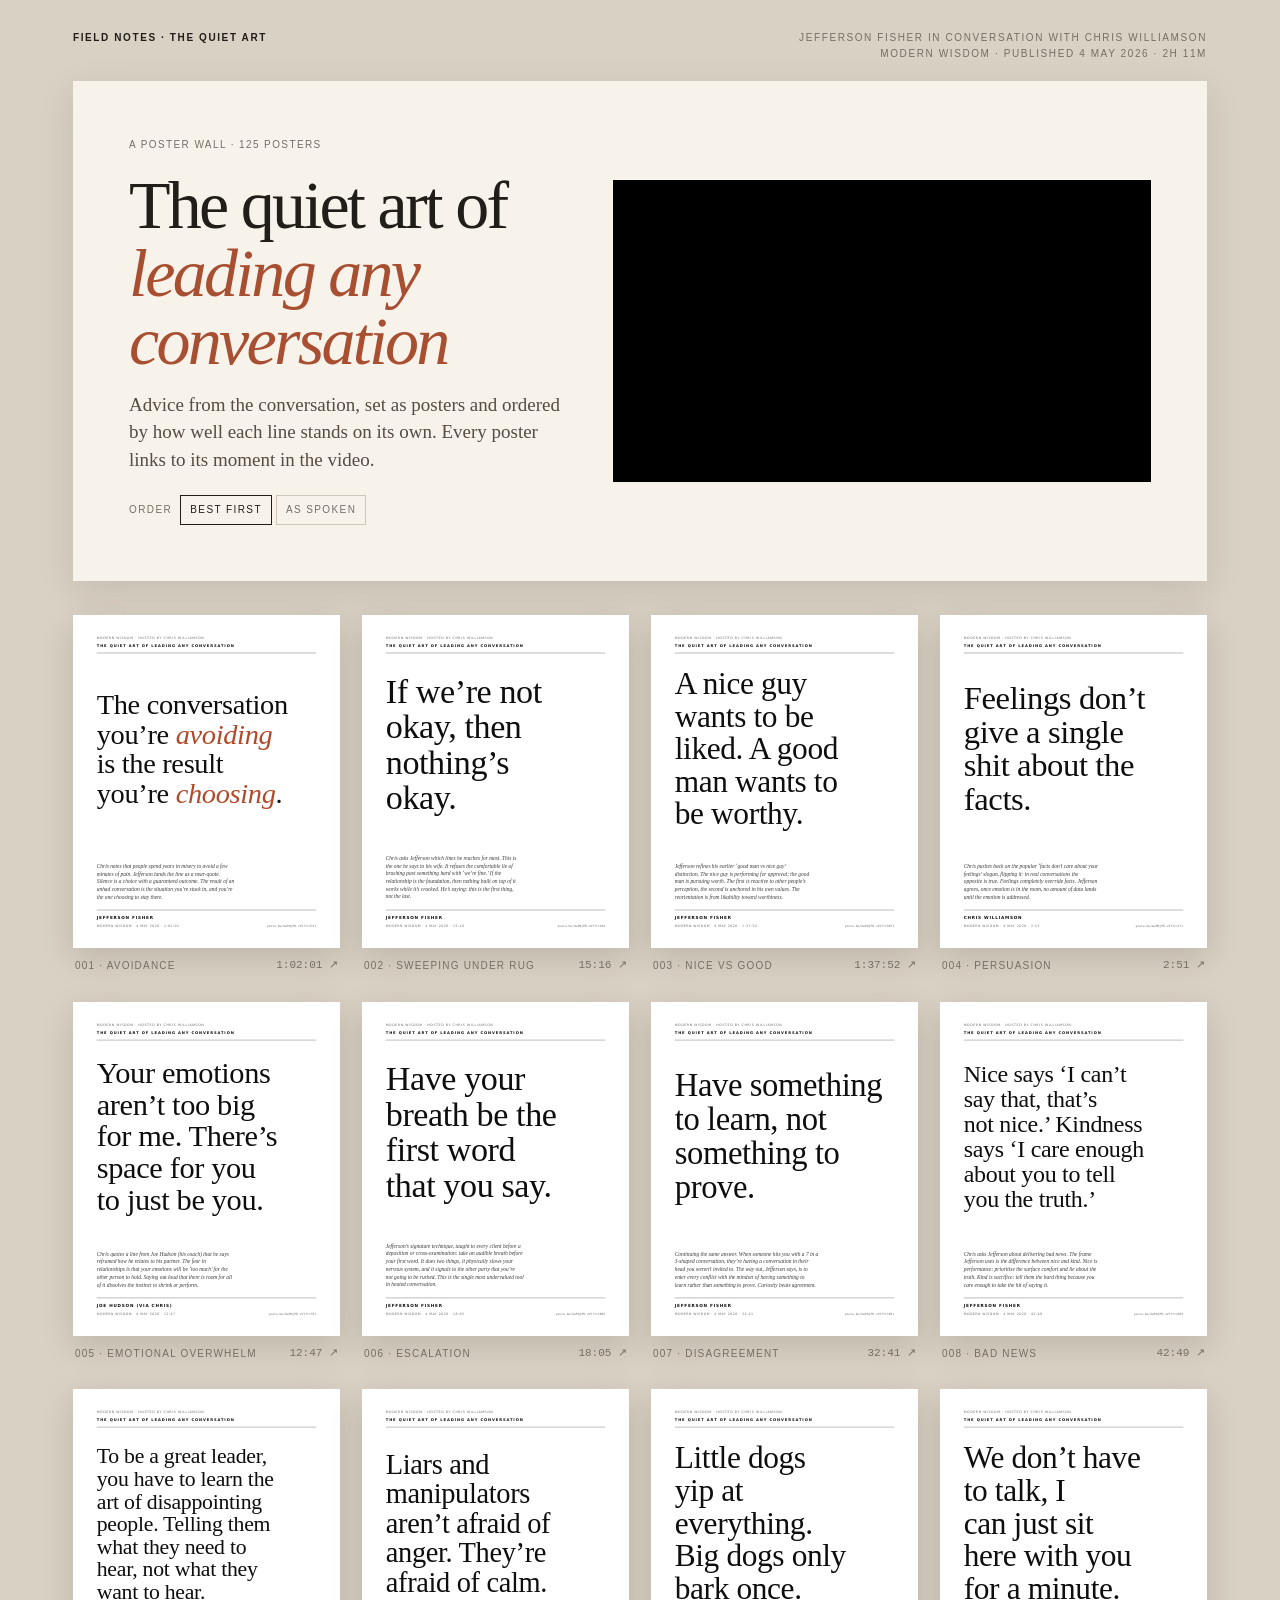
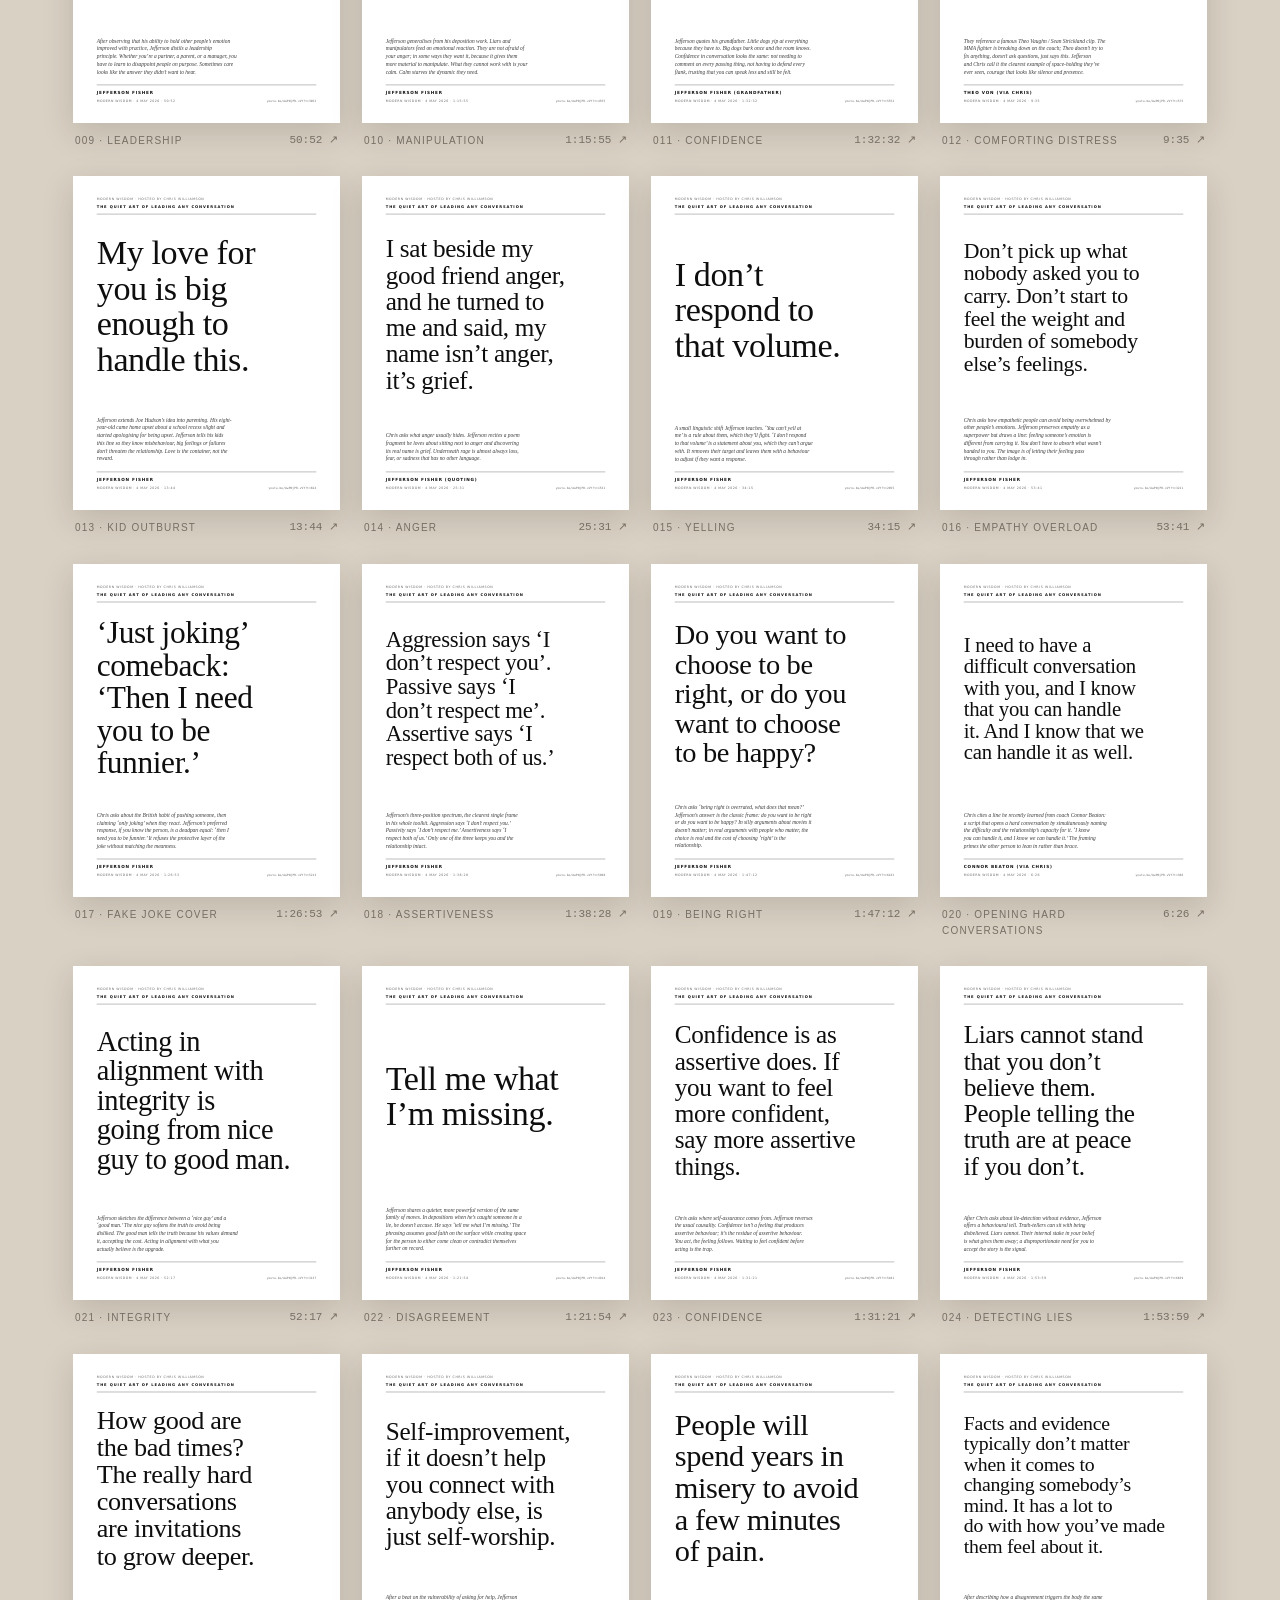
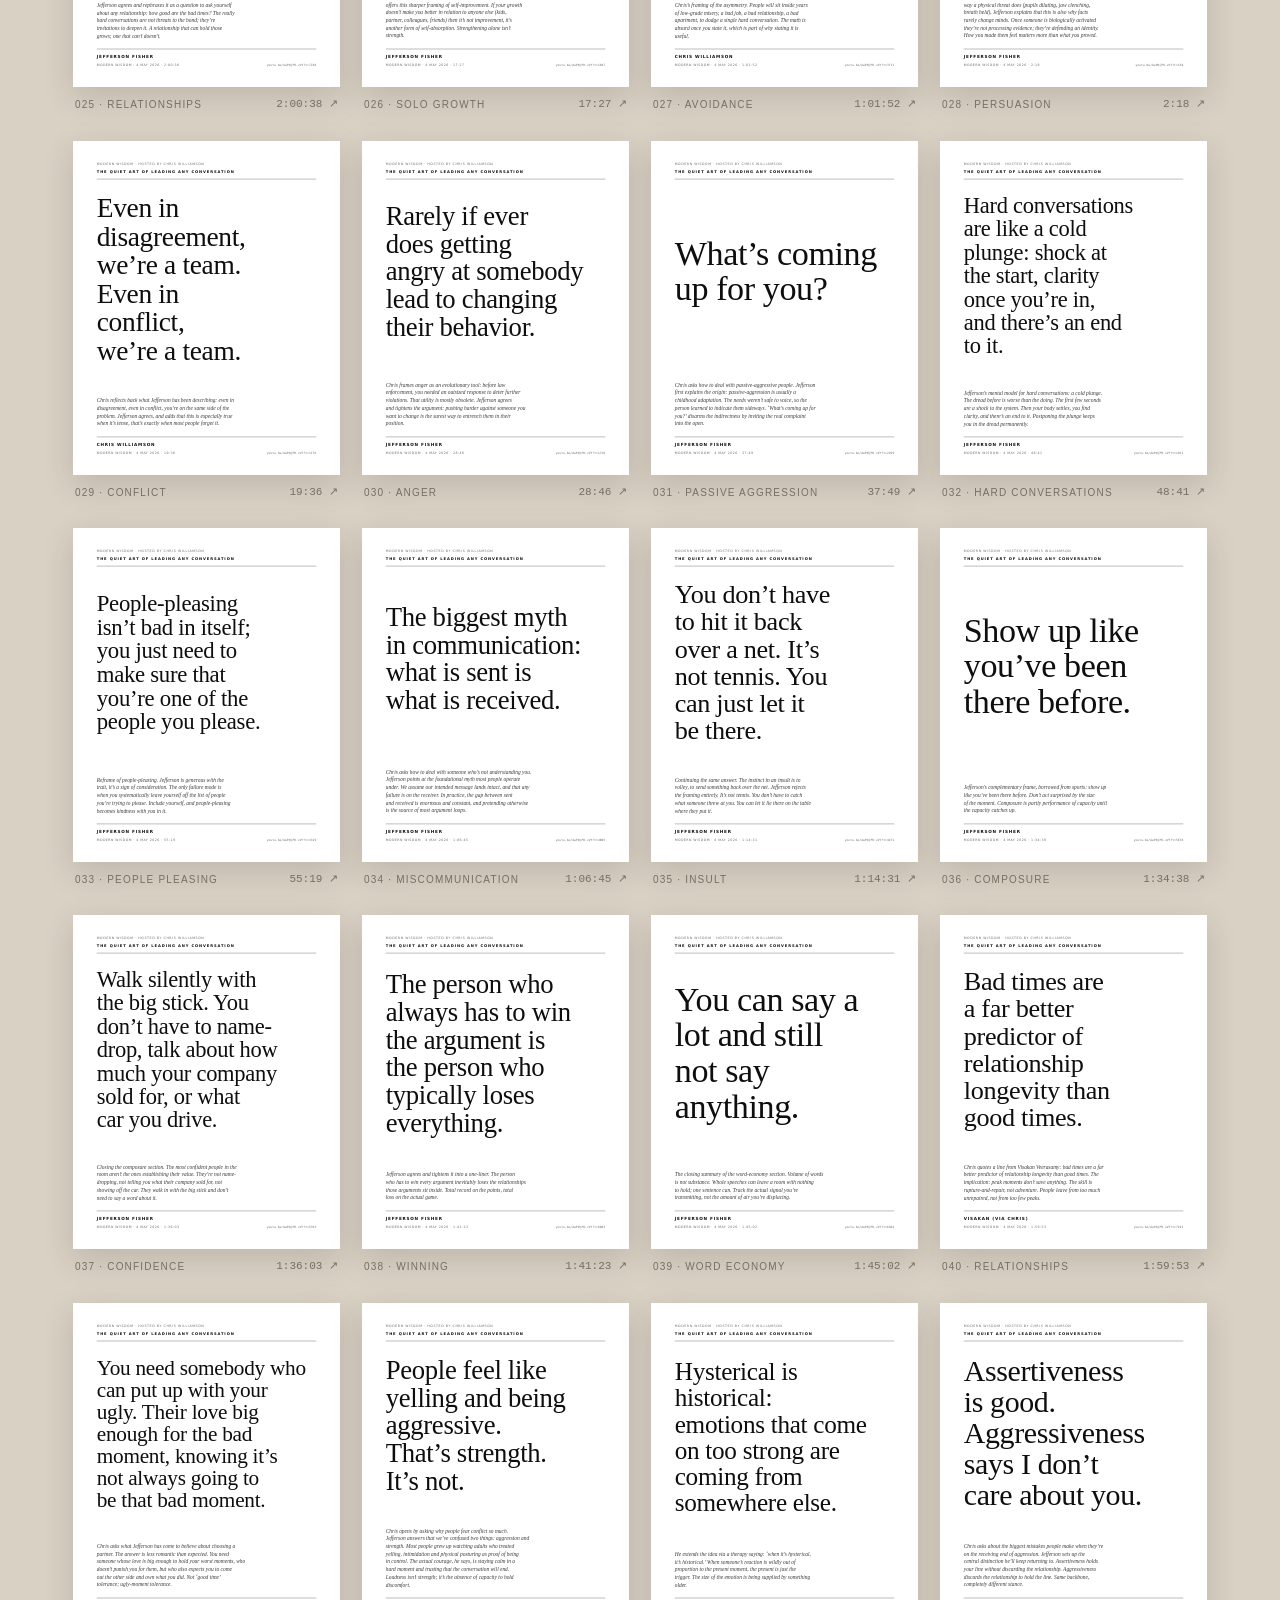
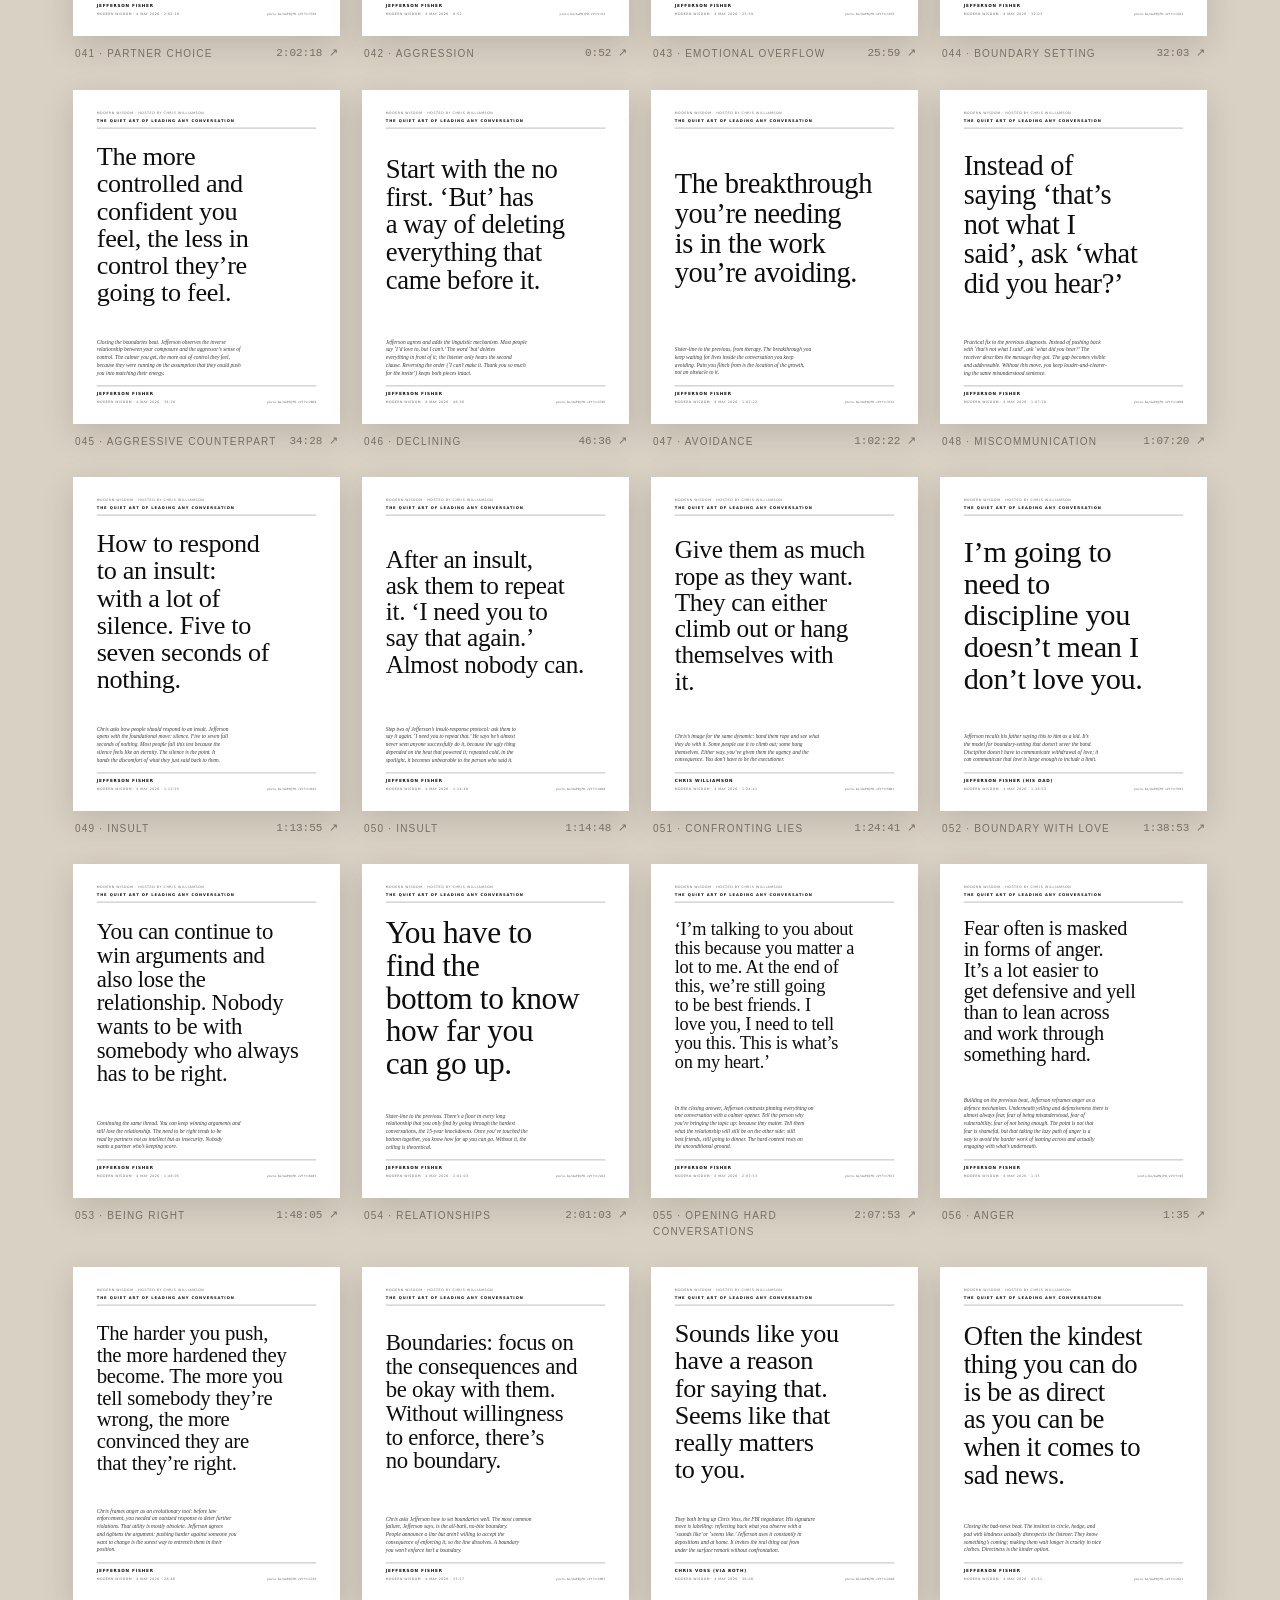
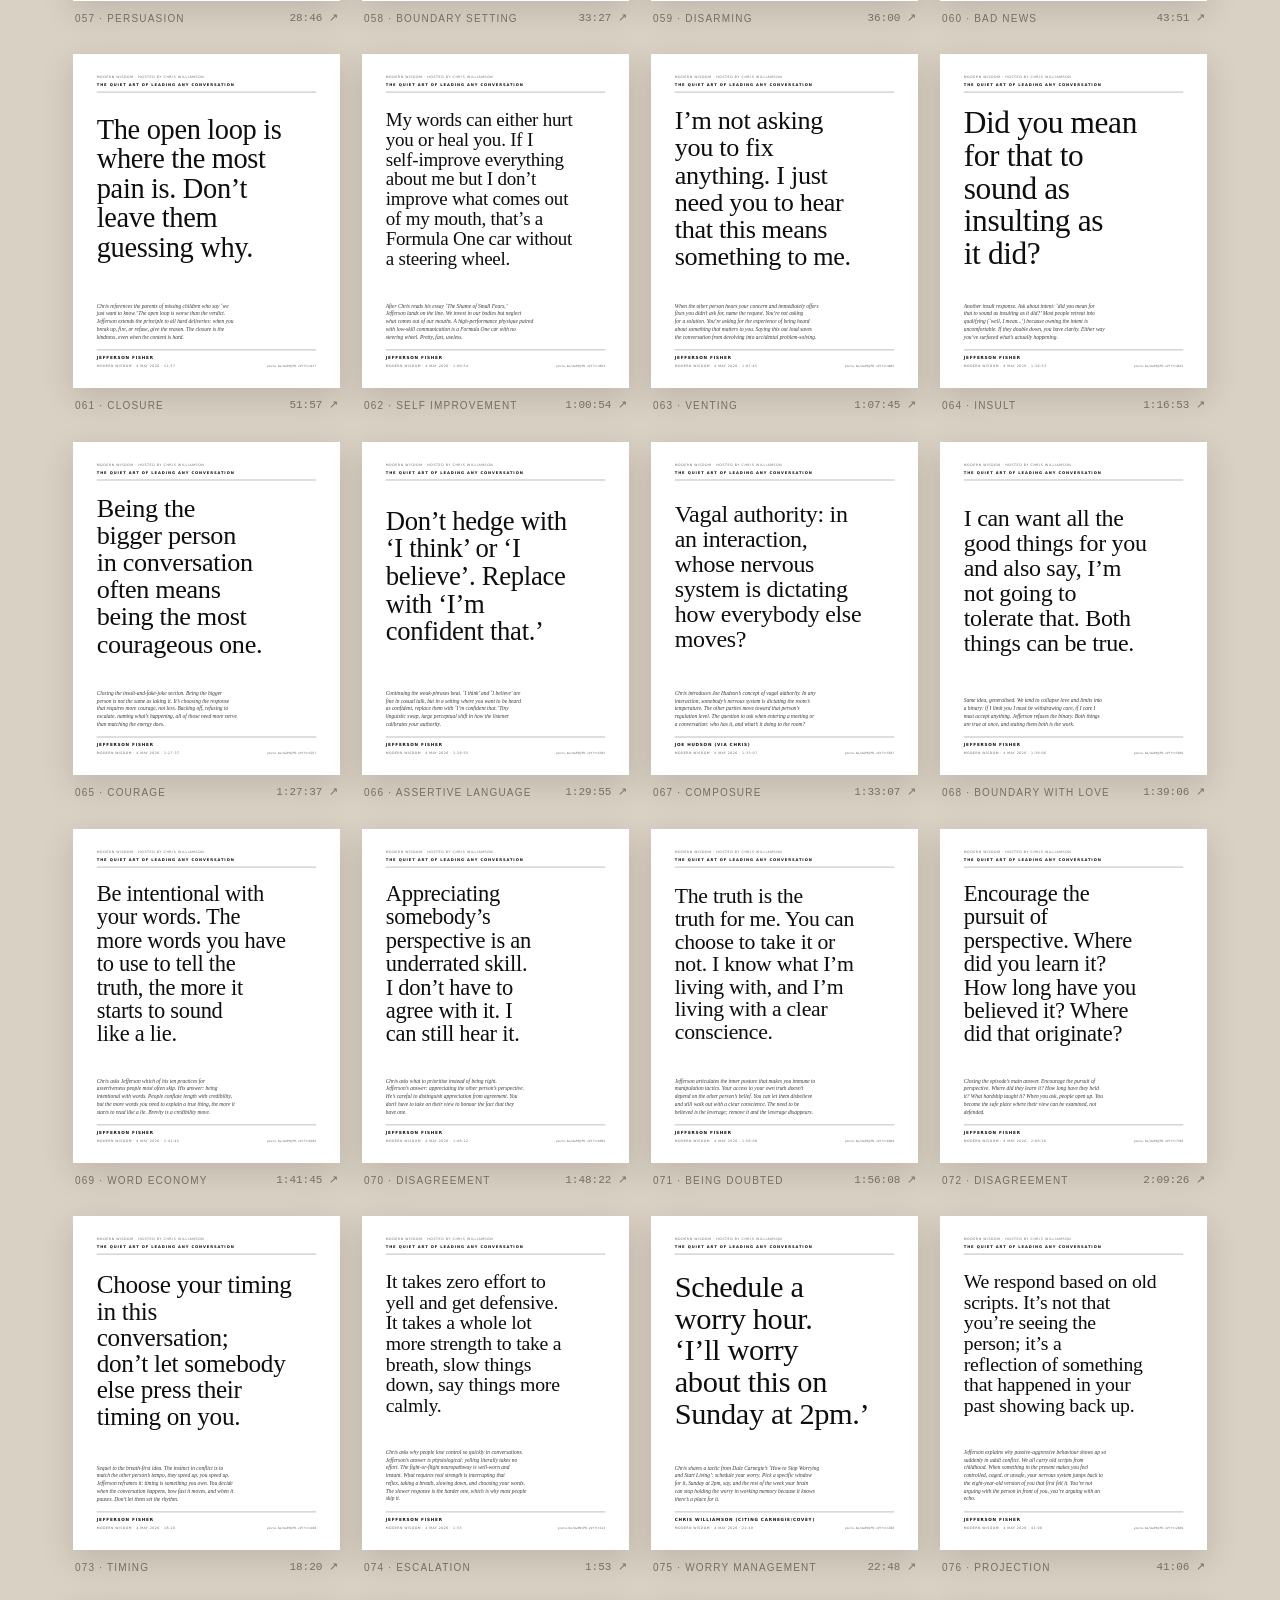
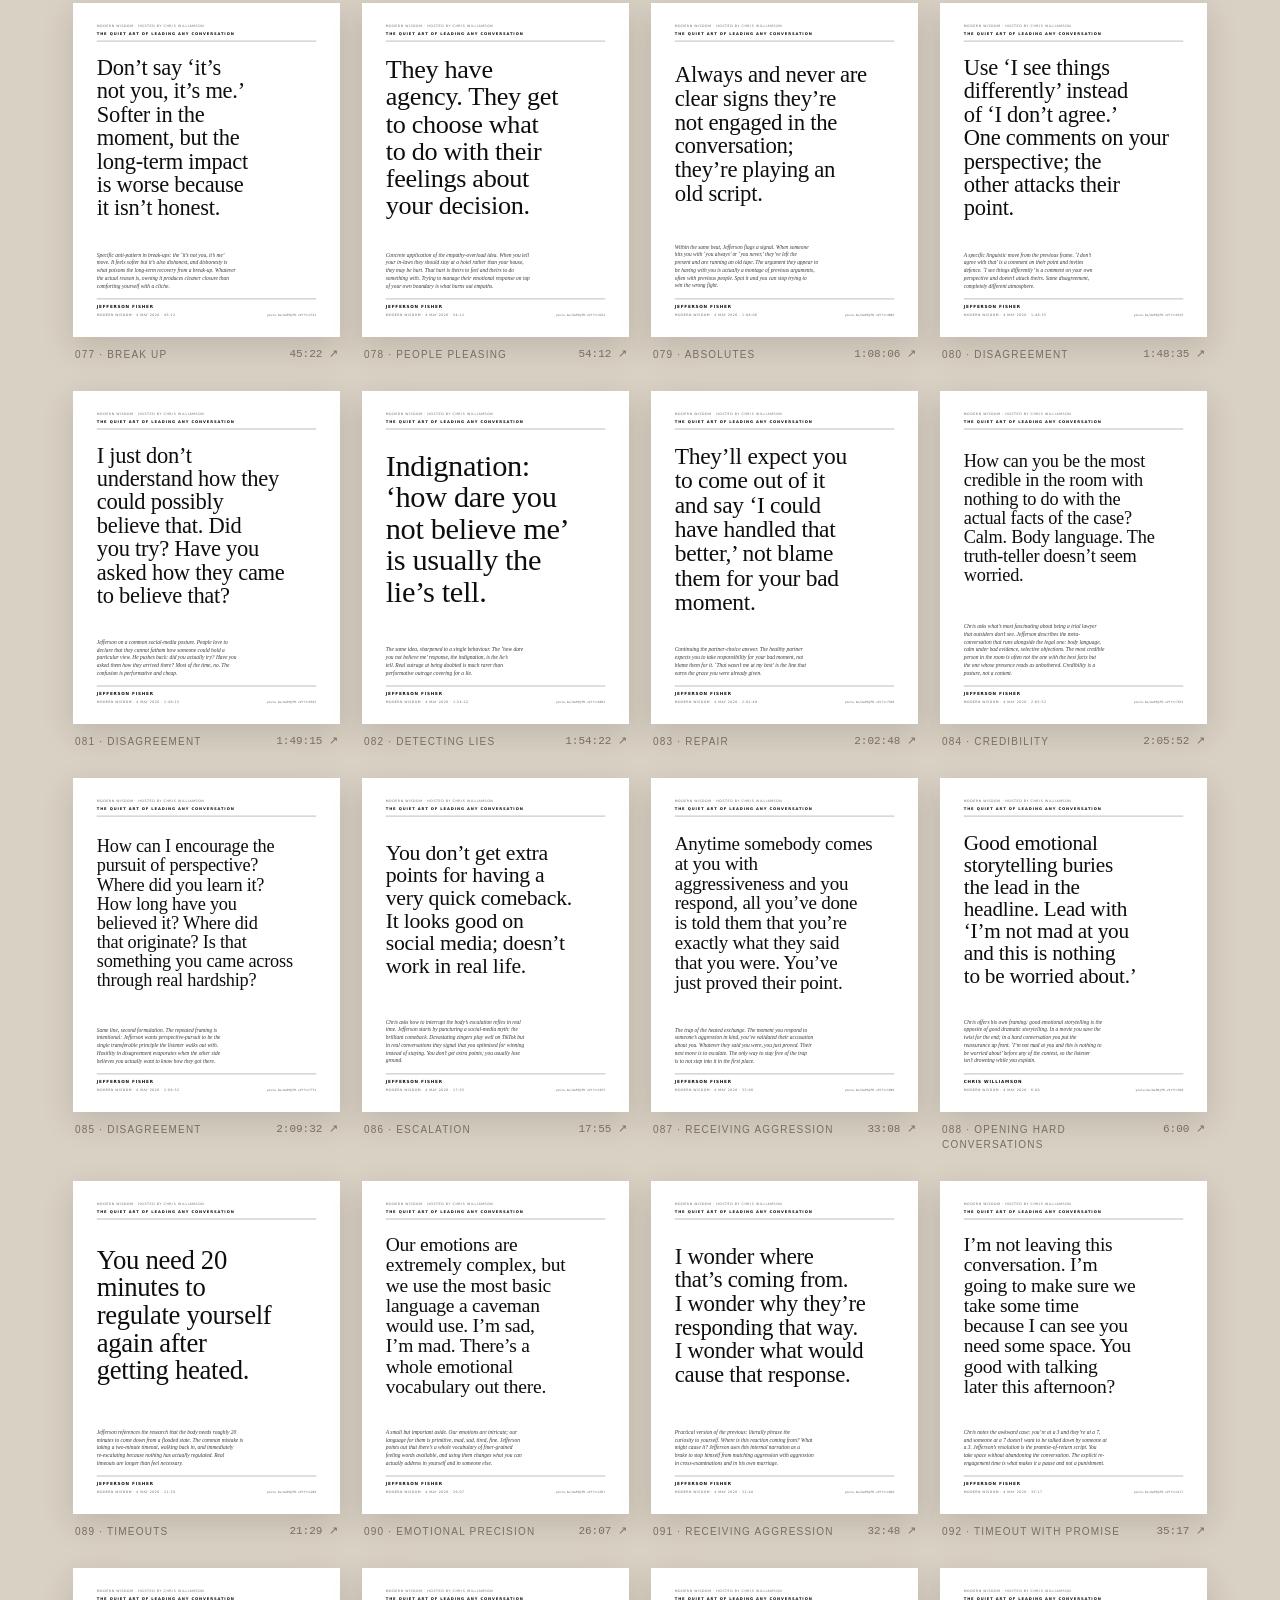
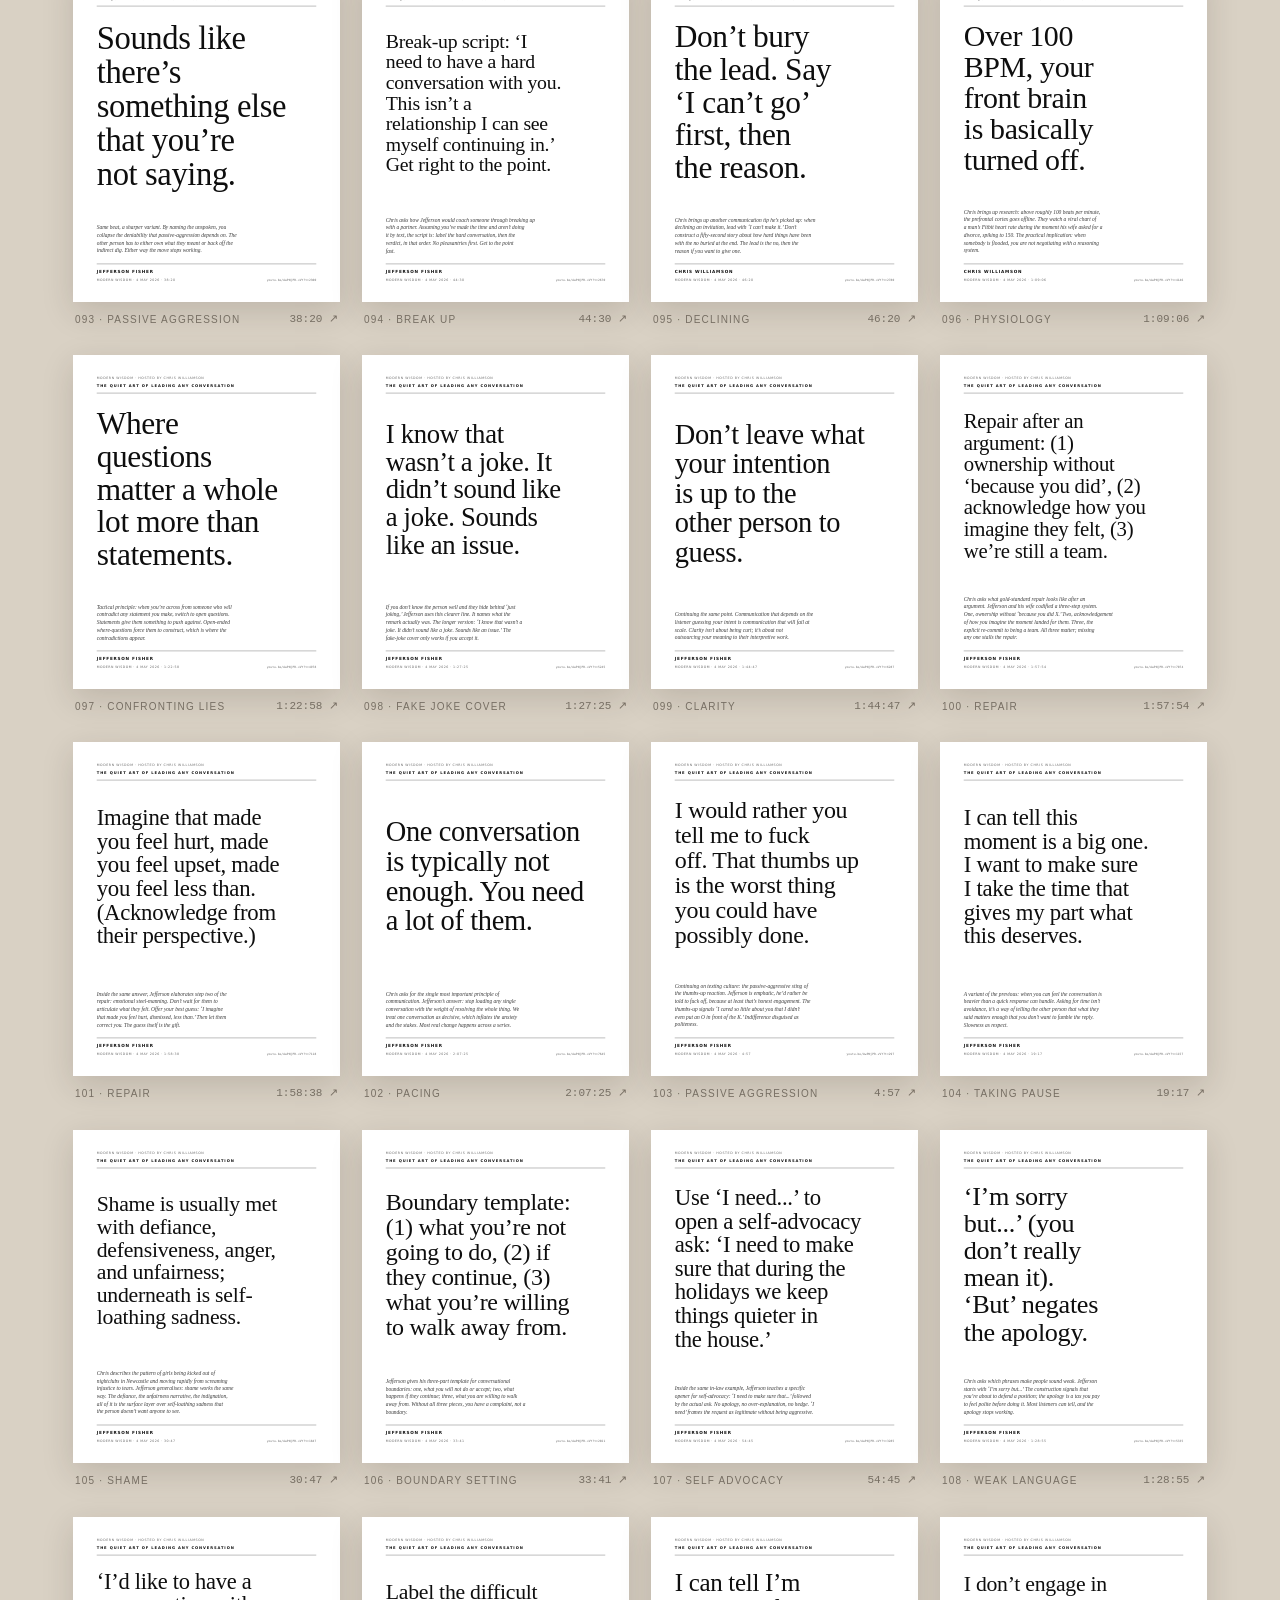
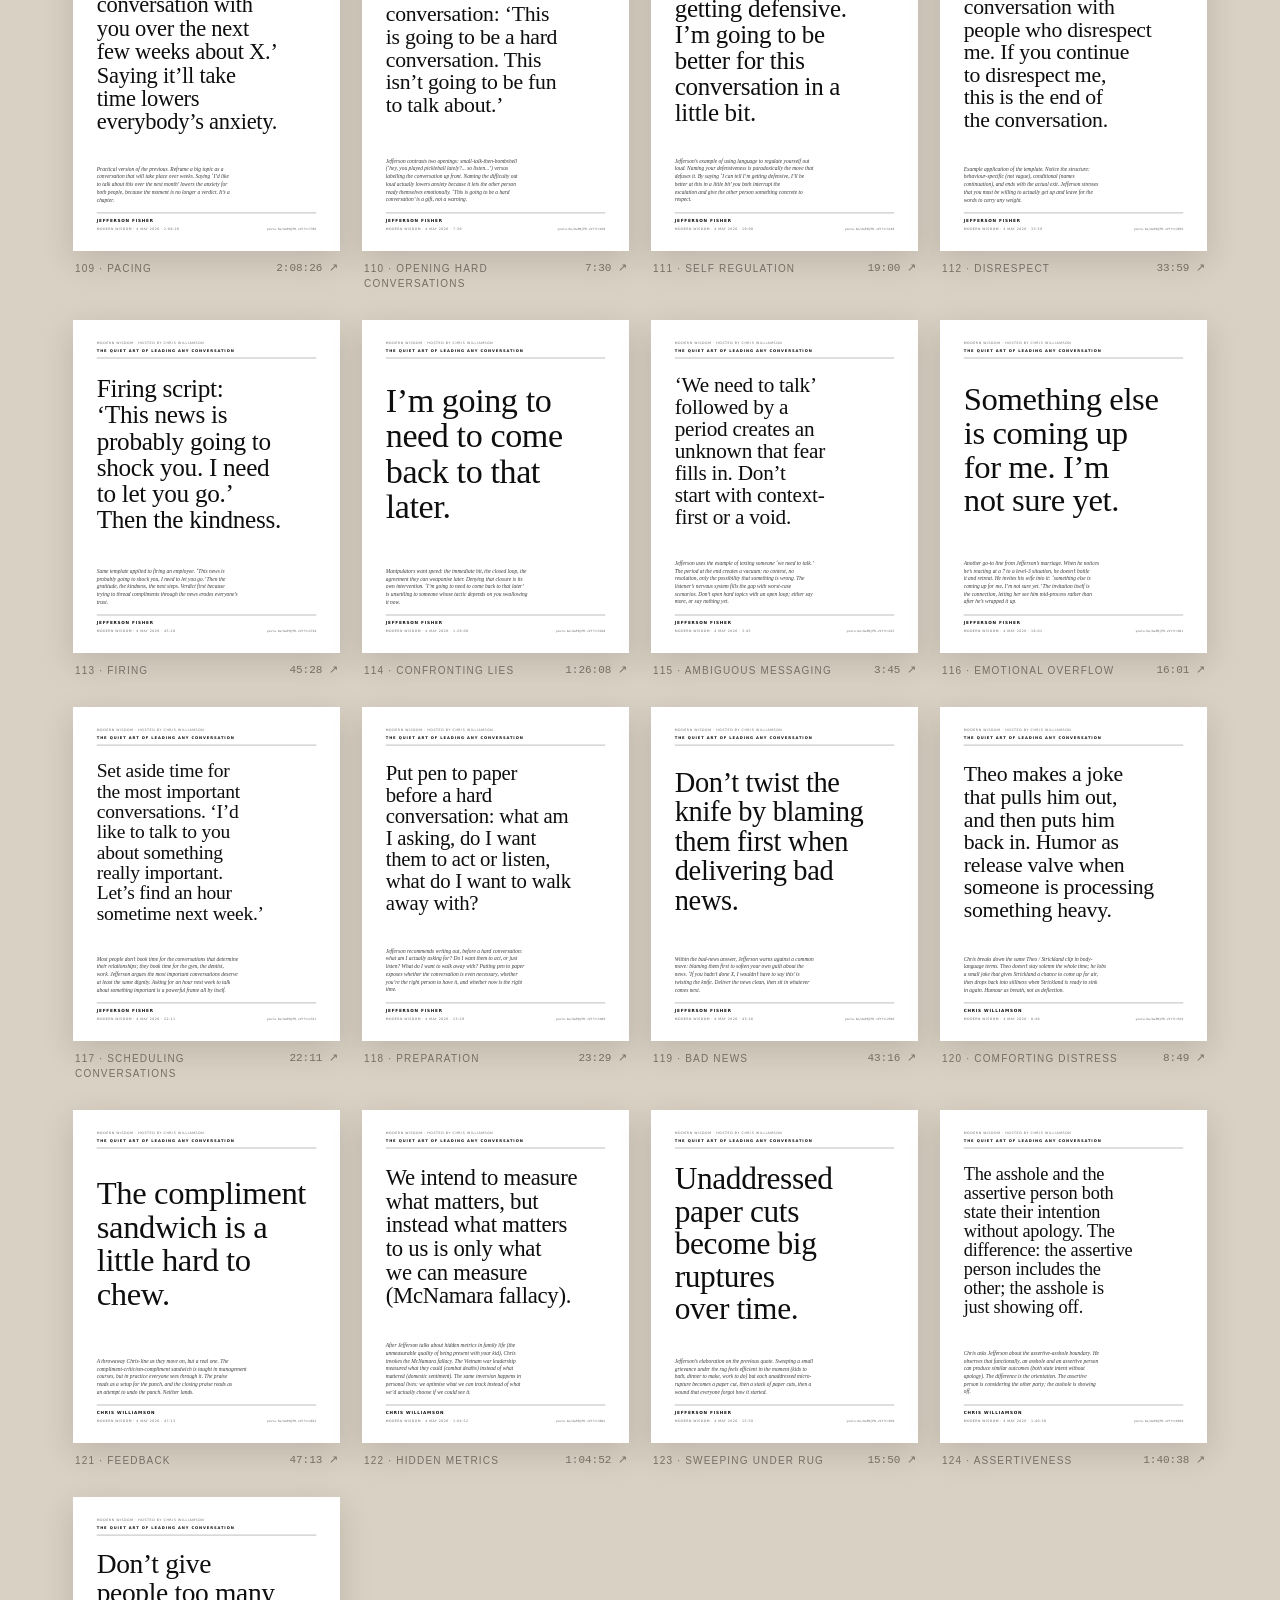
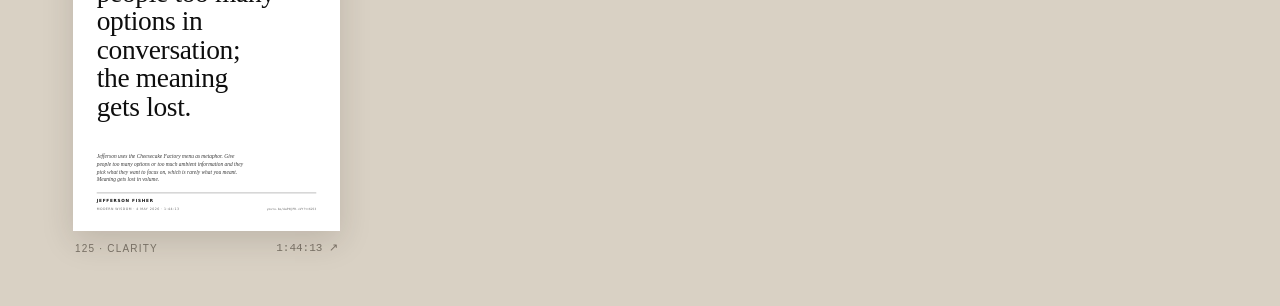
==== commit 9093c1eb: "Follow the Fisher video along the poster wall Watching the conversation meant losing the player as s" ====
--- a/jefferson-fisher/index.html
+++ b/jefferson-fisher/index.html
@@ -9,264 +9,277 @@
 <meta property="og:url" content="https://epologee.github.io/field-notes/jefferson-fisher/index.html"><meta property="og:image" content="https://i.ytimg.com/vi/AwPNjPR-vVY/maxresdefault.jpg">
 <meta property="og:image:width" content="1280"><meta property="og:image:height" content="720"><meta name="twitter:card" content="summary_large_image">
 <style>
-:root{--ink:#211d19;--muted:#766e63;--desk:#d9d1c4;--paper:#f7f3eb;--rule:#cfc6b8;--accent:#a84f32;--serif:"Iowan Old Style",Baskerville,Georgia,serif;--sans:-apple-system,BlinkMacSystemFont,"Segoe UI",sans-serif;--mono:ui-monospace,monospace}*{box-sizing:border-box}body{margin:0;background:var(--desk);color:var(--ink);font:16px/1.55 var(--sans)}header{max-width:1190px;margin:auto;padding:30px 28px 20px;display:flex;justify-content:space-between;gap:20px;font-size:10px;letter-spacing:.16em;text-transform:uppercase;color:var(--muted)}header strong{color:var(--ink)}header a{color:inherit;text-decoration:none}header a:hover{color:var(--accent)}header span{text-align:right}main{max-width:1190px;margin:auto;padding:0 28px 50px}.intro{display:grid;grid-template-columns:minmax(0,1fr) minmax(0,1.2fr);gap:36px;align-items:center;background:var(--paper);padding:clamp(28px,5vw,56px);box-shadow:0 10px 34px #251d141c;margin-bottom:34px}.kicker{font-size:10px;letter-spacing:.14em;text-transform:uppercase;color:var(--muted)}h1{font:500 clamp(40px,6vw,68px)/1 var(--serif);letter-spacing:-.04em;margin:18px 0 16px}h1 em{color:var(--accent);font-weight:400}.deck{font:19px/1.45 var(--serif);color:#554c42;margin:0}.screen{position:relative;aspect-ratio:16/9;background:#000}.screen iframe{position:absolute;inset:0;width:100%;height:100%;border:0}ol{list-style:none;margin:0;padding:0;display:grid;grid-template-columns:repeat(auto-fill,minmax(260px,1fr));gap:28px 22px}.poster{display:block;box-shadow:0 10px 30px #251d1426;transition:transform .15s}.poster:hover{transform:translateY(-3px)}.poster img{display:block;width:100%;height:auto}.caption{display:flex;justify-content:space-between;gap:10px;margin:10px 2px 0;font-size:10px;letter-spacing:.12em;text-transform:uppercase;color:var(--muted)}.caption a{font:11px var(--mono);letter-spacing:0;text-transform:none;color:var(--muted);text-decoration:none;white-space:nowrap}.caption a:hover{color:var(--accent)}
+:root{--ink:#211d19;--muted:#766e63;--desk:#d9d1c4;--paper:#f7f3eb;--rule:#cfc6b8;--accent:#a84f32;--serif:"Iowan Old Style",Baskerville,Georgia,serif;--sans:-apple-system,BlinkMacSystemFont,"Segoe UI",sans-serif;--mono:ui-monospace,monospace}*{box-sizing:border-box}body{margin:0;background:var(--desk);color:var(--ink);font:16px/1.55 var(--sans)}header{max-width:1190px;margin:auto;padding:30px 28px 20px;display:flex;justify-content:space-between;gap:20px;font-size:10px;letter-spacing:.16em;text-transform:uppercase;color:var(--muted)}header strong{color:var(--ink)}header a{color:inherit;text-decoration:none}header a:hover{color:var(--accent)}header span{text-align:right}main{max-width:1190px;margin:auto;padding:0 28px 50px}.intro{display:grid;grid-template-columns:minmax(0,1fr) minmax(0,1.2fr);gap:36px;align-items:center;background:var(--paper);padding:clamp(28px,5vw,56px);box-shadow:0 10px 34px #251d141c;margin-bottom:34px}.kicker{font-size:10px;letter-spacing:.14em;text-transform:uppercase;color:var(--muted)}h1{font:500 clamp(40px,6vw,68px)/1 var(--serif);letter-spacing:-.04em;margin:18px 0 16px}h1 em{color:var(--accent);font-weight:400}.deck{font:19px/1.45 var(--serif);color:#554c42;margin:0}.slot{position:relative;aspect-ratio:16/9;background:#000}.screen{position:absolute;inset:0;background:#000}.screen iframe,.screen>div{position:absolute;inset:0;width:100%;height:100%;border:0}.docked .screen{position:fixed;inset:auto 16px 16px auto;width:clamp(200px,60vw,360px);aspect-ratio:16/9;z-index:5;box-shadow:0 12px 40px #0006}.docked main{padding-bottom:calc(clamp(200px,60vw,360px)*9/16 + 40px)}.order{margin:22px 0 0;font-size:10px;letter-spacing:.14em;text-transform:uppercase;color:var(--muted)}.order button{font:inherit;letter-spacing:inherit;text-transform:inherit;color:var(--muted);background:none;border:1px solid var(--rule);padding:6px 9px;margin-left:4px;cursor:pointer}.order button[aria-pressed=true]{color:var(--ink);border-color:var(--ink)}li.current .poster{outline:3px solid var(--accent);outline-offset:5px}ol{list-style:none;margin:0;padding:0;display:grid;grid-template-columns:repeat(auto-fill,minmax(260px,1fr));gap:28px 22px}.poster{display:block;box-shadow:0 10px 30px #251d1426;transition:transform .15s}.poster:hover{transform:translateY(-3px)}.poster img{display:block;width:100%;height:auto}.caption{display:flex;justify-content:space-between;gap:10px;margin:10px 2px 0;font-size:10px;letter-spacing:.12em;text-transform:uppercase;color:var(--muted)}.caption a{font:11px var(--mono);letter-spacing:0;text-transform:none;color:var(--muted);text-decoration:none;white-space:nowrap}.caption a:hover{color:var(--accent)}
+@media print{@page{size:A4;margin:12mm}body{background:white}header span{text-align:left}.slot,.screen,.order{display:none!important}.intro{display:block;box-shadow:none;padding:0 0 8mm}ol{grid-template-columns:repeat(2,1fr);gap:8mm}li{break-inside:avoid}.poster{box-shadow:none;outline:1px solid #ddd}li.current .poster{outline:1px solid #ddd}}
 @media(max-width:740px){header{padding:20px 16px 12px}main{padding:0 16px 30px}.intro{grid-template-columns:1fr;gap:24px;padding:26px 22px}ol{grid-template-columns:1fr}}
 </style></head>
 <body>
 <header><strong><a href="../index.html">Field notes</a> · The quiet art</strong><span>Jefferson Fisher in conversation with Chris Williamson<br>Modern Wisdom · Published 4 May 2026 · 2h 11m</span></header>
 <main>
-<section class="intro"><div><div class="kicker">A poster wall · 125 posters</div><h1>The quiet art of<br><em>leading any conversation</em></h1><p class="deck">Advice from the conversation, set as posters and ordered by how well each line stands on its own. Every poster links to its moment in the video.</p></div>
-<div class="screen"><iframe src="https://www.youtube.com/embed/AwPNjPR-vVY?rel=0&amp;playsinline=1" title="The Quiet Art of Leading Any Conversation" allow="encrypted-media; picture-in-picture; fullscreen" allowfullscreen></iframe></div></section>
+<section class="intro"><div><div class="kicker">A poster wall · 125 posters</div><h1>The quiet art of<br><em>leading any conversation</em></h1><p class="deck">Advice from the conversation, set as posters and ordered by how well each line stands on its own. Every poster links to its moment in the video.</p><p class="order">Order <button data-order="score" aria-pressed="true">Best first</button><button data-order="time" aria-pressed="false">As spoken</button></p></div>
+<div class="slot"><div class="screen"><div id="player"></div></div></div></section>
 <ol>
-<li><a class="poster" href="posters/3721.svg" target="_blank" rel="noopener"><img src="posters/3721.svg" alt="The conversation you&#x27;re avoiding is the result you&#x27;re choosing." loading="lazy" width="1080" height="1350"></a>
+<li data-seconds="3721"><a class="poster" href="posters/3721.svg" target="_blank" rel="noopener"><img src="posters/3721.svg" alt="The conversation you&#x27;re avoiding is the result you&#x27;re choosing." loading="lazy" width="1080" height="1350"></a>
 <p class="caption"><span>001 · Avoidance</span><a href="https://youtu.be/AwPNjPR-vVY?t=3719" target="_blank" rel="noopener">1:02:01 ↗</a></p></li>
-<li><a class="poster" href="posters/916.svg" target="_blank" rel="noopener"><img src="posters/916.svg" alt="If we&#x27;re not okay, then nothing&#x27;s okay." loading="lazy" width="1080" height="1350"></a>
+<li data-seconds="916"><a class="poster" href="posters/916.svg" target="_blank" rel="noopener"><img src="posters/916.svg" alt="If we&#x27;re not okay, then nothing&#x27;s okay." loading="lazy" width="1080" height="1350"></a>
 <p class="caption"><span>002 · Sweeping under rug</span><a href="https://youtu.be/AwPNjPR-vVY?t=914" target="_blank" rel="noopener">15:16 ↗</a></p></li>
-<li><a class="poster" href="posters/5872.svg" target="_blank" rel="noopener"><img src="posters/5872.svg" alt="A nice guy wants to be liked. A good man wants to be worthy." loading="lazy" width="1080" height="1350"></a>
+<li data-seconds="5872"><a class="poster" href="posters/5872.svg" target="_blank" rel="noopener"><img src="posters/5872.svg" alt="A nice guy wants to be liked. A good man wants to be worthy." loading="lazy" width="1080" height="1350"></a>
 <p class="caption"><span>003 · Nice vs good</span><a href="https://youtu.be/AwPNjPR-vVY?t=5870" target="_blank" rel="noopener">1:37:52 ↗</a></p></li>
-<li><a class="poster" href="posters/171.svg" target="_blank" rel="noopener"><img src="posters/171.svg" alt="Feelings don&#x27;t give a single shit about the facts." loading="lazy" width="1080" height="1350"></a>
+<li data-seconds="171"><a class="poster" href="posters/171.svg" target="_blank" rel="noopener"><img src="posters/171.svg" alt="Feelings don&#x27;t give a single shit about the facts." loading="lazy" width="1080" height="1350"></a>
 <p class="caption"><span>004 · Persuasion</span><a href="https://youtu.be/AwPNjPR-vVY?t=169" target="_blank" rel="noopener">2:51 ↗</a></p></li>
-<li><a class="poster" href="posters/767.svg" target="_blank" rel="noopener"><img src="posters/767.svg" alt="Your emotions aren&#x27;t too big for me. There&#x27;s space for you to just be you." loading="lazy" width="1080" height="1350"></a>
+<li data-seconds="767"><a class="poster" href="posters/767.svg" target="_blank" rel="noopener"><img src="posters/767.svg" alt="Your emotions aren&#x27;t too big for me. There&#x27;s space for you to just be you." loading="lazy" width="1080" height="1350"></a>
 <p class="caption"><span>005 · Emotional overwhelm</span><a href="https://youtu.be/AwPNjPR-vVY?t=765" target="_blank" rel="noopener">12:47 ↗</a></p></li>
-<li><a class="poster" href="posters/1085.svg" target="_blank" rel="noopener"><img src="posters/1085.svg" alt="Have your breath be the first word that you say." loading="lazy" width="1080" height="1350"></a>
+<li data-seconds="1085"><a class="poster" href="posters/1085.svg" target="_blank" rel="noopener"><img src="posters/1085.svg" alt="Have your breath be the first word that you say." loading="lazy" width="1080" height="1350"></a>
 <p class="caption"><span>006 · Escalation</span><a href="https://youtu.be/AwPNjPR-vVY?t=1083" target="_blank" rel="noopener">18:05 ↗</a></p></li>
-<li><a class="poster" href="posters/1961.svg" target="_blank" rel="noopener"><img src="posters/1961.svg" alt="Have something to learn, not something to prove." loading="lazy" width="1080" height="1350"></a>
+<li data-seconds="1961"><a class="poster" href="posters/1961.svg" target="_blank" rel="noopener"><img src="posters/1961.svg" alt="Have something to learn, not something to prove." loading="lazy" width="1080" height="1350"></a>
 <p class="caption"><span>007 · Disagreement</span><a href="https://youtu.be/AwPNjPR-vVY?t=1959" target="_blank" rel="noopener">32:41 ↗</a></p></li>
-<li><a class="poster" href="posters/2569.svg" target="_blank" rel="noopener"><img src="posters/2569.svg" alt="Nice says &#x27;I can&#x27;t say that, that&#x27;s not nice.&#x27; Kindness says &#x27;I care enough about you to tell you the truth.&#x27;" loading="lazy" width="1080" height="1350"></a>
+<li data-seconds="2569"><a class="poster" href="posters/2569.svg" target="_blank" rel="noopener"><img src="posters/2569.svg" alt="Nice says &#x27;I can&#x27;t say that, that&#x27;s not nice.&#x27; Kindness says &#x27;I care enough about you to tell you the truth.&#x27;" loading="lazy" width="1080" height="1350"></a>
 <p class="caption"><span>008 · Bad news</span><a href="https://youtu.be/AwPNjPR-vVY?t=2567" target="_blank" rel="noopener">42:49 ↗</a></p></li>
-<li><a class="poster" href="posters/3052.svg" target="_blank" rel="noopener"><img src="posters/3052.svg" alt="To be a great leader, you have to learn the art of disappointing people. Telling them what they need to hear, not what they want to hear." loading="lazy" width="1080" height="1350"></a>
+<li data-seconds="3052"><a class="poster" href="posters/3052.svg" target="_blank" rel="noopener"><img src="posters/3052.svg" alt="To be a great leader, you have to learn the art of disappointing people. Telling them what they need to hear, not what they want to hear." loading="lazy" width="1080" height="1350"></a>
 <p class="caption"><span>009 · Leadership</span><a href="https://youtu.be/AwPNjPR-vVY?t=3050" target="_blank" rel="noopener">50:52 ↗</a></p></li>
-<li><a class="poster" href="posters/4555.svg" target="_blank" rel="noopener"><img src="posters/4555.svg" alt="Liars and manipulators aren&#x27;t afraid of anger. They&#x27;re afraid of calm." loading="lazy" width="1080" height="1350"></a>
+<li data-seconds="4555"><a class="poster" href="posters/4555.svg" target="_blank" rel="noopener"><img src="posters/4555.svg" alt="Liars and manipulators aren&#x27;t afraid of anger. They&#x27;re afraid of calm." loading="lazy" width="1080" height="1350"></a>
 <p class="caption"><span>010 · Manipulation</span><a href="https://youtu.be/AwPNjPR-vVY?t=4553" target="_blank" rel="noopener">1:15:55 ↗</a></p></li>
-<li><a class="poster" href="posters/5552.svg" target="_blank" rel="noopener"><img src="posters/5552.svg" alt="Little dogs yip at everything. Big dogs only bark once." loading="lazy" width="1080" height="1350"></a>
+<li data-seconds="5552"><a class="poster" href="posters/5552.svg" target="_blank" rel="noopener"><img src="posters/5552.svg" alt="Little dogs yip at everything. Big dogs only bark once." loading="lazy" width="1080" height="1350"></a>
 <p class="caption"><span>011 · Confidence</span><a href="https://youtu.be/AwPNjPR-vVY?t=5550" target="_blank" rel="noopener">1:32:32 ↗</a></p></li>
-<li><a class="poster" href="posters/575.svg" target="_blank" rel="noopener"><img src="posters/575.svg" alt="We don&#x27;t have to talk, I can just sit here with you for a minute." loading="lazy" width="1080" height="1350"></a>
+<li data-seconds="575"><a class="poster" href="posters/575.svg" target="_blank" rel="noopener"><img src="posters/575.svg" alt="We don&#x27;t have to talk, I can just sit here with you for a minute." loading="lazy" width="1080" height="1350"></a>
 <p class="caption"><span>012 · Comforting distress</span><a href="https://youtu.be/AwPNjPR-vVY?t=573" target="_blank" rel="noopener">9:35 ↗</a></p></li>
-<li><a class="poster" href="posters/824.svg" target="_blank" rel="noopener"><img src="posters/824.svg" alt="My love for you is big enough to handle this." loading="lazy" width="1080" height="1350"></a>
+<li data-seconds="824"><a class="poster" href="posters/824.svg" target="_blank" rel="noopener"><img src="posters/824.svg" alt="My love for you is big enough to handle this." loading="lazy" width="1080" height="1350"></a>
 <p class="caption"><span>013 · Kid outburst</span><a href="https://youtu.be/AwPNjPR-vVY?t=822" target="_blank" rel="noopener">13:44 ↗</a></p></li>
-<li><a class="poster" href="posters/1531.svg" target="_blank" rel="noopener"><img src="posters/1531.svg" alt="I sat beside my good friend anger, and he turned to me and said, my name isn&#x27;t anger, it&#x27;s grief." loading="lazy" width="1080" height="1350"></a>
+<li data-seconds="1531"><a class="poster" href="posters/1531.svg" target="_blank" rel="noopener"><img src="posters/1531.svg" alt="I sat beside my good friend anger, and he turned to me and said, my name isn&#x27;t anger, it&#x27;s grief." loading="lazy" width="1080" height="1350"></a>
 <p class="caption"><span>014 · Anger</span><a href="https://youtu.be/AwPNjPR-vVY?t=1529" target="_blank" rel="noopener">25:31 ↗</a></p></li>
-<li><a class="poster" href="posters/2055.svg" target="_blank" rel="noopener"><img src="posters/2055.svg" alt="I don&#x27;t respond to that volume." loading="lazy" width="1080" height="1350"></a>
+<li data-seconds="2055"><a class="poster" href="posters/2055.svg" target="_blank" rel="noopener"><img src="posters/2055.svg" alt="I don&#x27;t respond to that volume." loading="lazy" width="1080" height="1350"></a>
 <p class="caption"><span>015 · Yelling</span><a href="https://youtu.be/AwPNjPR-vVY?t=2053" target="_blank" rel="noopener">34:15 ↗</a></p></li>
-<li><a class="poster" href="posters/3221.svg" target="_blank" rel="noopener"><img src="posters/3221.svg" alt="Don&#x27;t pick up what nobody asked you to carry. Don&#x27;t start to feel the weight and burden of somebody else&#x27;s feelings." loading="lazy" width="1080" height="1350"></a>
+<li data-seconds="3221"><a class="poster" href="posters/3221.svg" target="_blank" rel="noopener"><img src="posters/3221.svg" alt="Don&#x27;t pick up what nobody asked you to carry. Don&#x27;t start to feel the weight and burden of somebody else&#x27;s feelings." loading="lazy" width="1080" height="1350"></a>
 <p class="caption"><span>016 · Empathy overload</span><a href="https://youtu.be/AwPNjPR-vVY?t=3219" target="_blank" rel="noopener">53:41 ↗</a></p></li>
-<li><a class="poster" href="posters/5213.svg" target="_blank" rel="noopener"><img src="posters/5213.svg" alt="&#x27;Just joking&#x27; comeback: &#x27;Then I need you to be funnier.&#x27;" loading="lazy" width="1080" height="1350"></a>
+<li data-seconds="5213"><a class="poster" href="posters/5213.svg" target="_blank" rel="noopener"><img src="posters/5213.svg" alt="&#x27;Just joking&#x27; comeback: &#x27;Then I need you to be funnier.&#x27;" loading="lazy" width="1080" height="1350"></a>
 <p class="caption"><span>017 · Fake joke cover</span><a href="https://youtu.be/AwPNjPR-vVY?t=5211" target="_blank" rel="noopener">1:26:53 ↗</a></p></li>
-<li><a class="poster" href="posters/5908.svg" target="_blank" rel="noopener"><img src="posters/5908.svg" alt="Aggression says &#x27;I don&#x27;t respect you&#x27;. Passive says &#x27;I don&#x27;t respect me&#x27;. Assertive says &#x27;I respect both of us.&#x27;" loading="lazy" width="1080" height="1350"></a>
+<li data-seconds="5908"><a class="poster" href="posters/5908.svg" target="_blank" rel="noopener"><img src="posters/5908.svg" alt="Aggression says &#x27;I don&#x27;t respect you&#x27;. Passive says &#x27;I don&#x27;t respect me&#x27;. Assertive says &#x27;I respect both of us.&#x27;" loading="lazy" width="1080" height="1350"></a>
 <p class="caption"><span>018 · Assertiveness</span><a href="https://youtu.be/AwPNjPR-vVY?t=5906" target="_blank" rel="noopener">1:38:28 ↗</a></p></li>
-<li><a class="poster" href="posters/6432.svg" target="_blank" rel="noopener"><img src="posters/6432.svg" alt="Do you want to choose to be right, or do you want to choose to be happy?" loading="lazy" width="1080" height="1350"></a>
+<li data-seconds="6432"><a class="poster" href="posters/6432.svg" target="_blank" rel="noopener"><img src="posters/6432.svg" alt="Do you want to choose to be right, or do you want to choose to be happy?" loading="lazy" width="1080" height="1350"></a>
 <p class="caption"><span>019 · Being right</span><a href="https://youtu.be/AwPNjPR-vVY?t=6430" target="_blank" rel="noopener">1:47:12 ↗</a></p></li>
-<li><a class="poster" href="posters/386.svg" target="_blank" rel="noopener"><img src="posters/386.svg" alt="I need to have a difficult conversation with you, and I know that you can handle it. And I know that we can handle it as well." loading="lazy" width="1080" height="1350"></a>
+<li data-seconds="386"><a class="poster" href="posters/386.svg" target="_blank" rel="noopener"><img src="posters/386.svg" alt="I need to have a difficult conversation with you, and I know that you can handle it. And I know that we can handle it as well." loading="lazy" width="1080" height="1350"></a>
 <p class="caption"><span>020 · Opening hard conversations</span><a href="https://youtu.be/AwPNjPR-vVY?t=384" target="_blank" rel="noopener">6:26 ↗</a></p></li>
-<li><a class="poster" href="posters/3137.svg" target="_blank" rel="noopener"><img src="posters/3137.svg" alt="Acting in alignment with integrity is going from nice guy to good man." loading="lazy" width="1080" height="1350"></a>
+<li data-seconds="3137"><a class="poster" href="posters/3137.svg" target="_blank" rel="noopener"><img src="posters/3137.svg" alt="Acting in alignment with integrity is going from nice guy to good man." loading="lazy" width="1080" height="1350"></a>
 <p class="caption"><span>021 · Integrity</span><a href="https://youtu.be/AwPNjPR-vVY?t=3135" target="_blank" rel="noopener">52:17 ↗</a></p></li>
-<li><a class="poster" href="posters/4914.svg" target="_blank" rel="noopener"><img src="posters/4914.svg" alt="Tell me what I&#x27;m missing." loading="lazy" width="1080" height="1350"></a>
+<li data-seconds="4914"><a class="poster" href="posters/4914.svg" target="_blank" rel="noopener"><img src="posters/4914.svg" alt="Tell me what I&#x27;m missing." loading="lazy" width="1080" height="1350"></a>
 <p class="caption"><span>022 · Disagreement</span><a href="https://youtu.be/AwPNjPR-vVY?t=4912" target="_blank" rel="noopener">1:21:54 ↗</a></p></li>
-<li><a class="poster" href="posters/5481.svg" target="_blank" rel="noopener"><img src="posters/5481.svg" alt="Confidence is as assertive does. If you want to feel more confident, say more assertive things." loading="lazy" width="1080" height="1350"></a>
+<li data-seconds="5481"><a class="poster" href="posters/5481.svg" target="_blank" rel="noopener"><img src="posters/5481.svg" alt="Confidence is as assertive does. If you want to feel more confident, say more assertive things." loading="lazy" width="1080" height="1350"></a>
 <p class="caption"><span>023 · Confidence</span><a href="https://youtu.be/AwPNjPR-vVY?t=5479" target="_blank" rel="noopener">1:31:21 ↗</a></p></li>
-<li><a class="poster" href="posters/6839.svg" target="_blank" rel="noopener"><img src="posters/6839.svg" alt="Liars cannot stand that you don&#x27;t believe them. People telling the truth are at peace if you don&#x27;t." loading="lazy" width="1080" height="1350"></a>
+<li data-seconds="6839"><a class="poster" href="posters/6839.svg" target="_blank" rel="noopener"><img src="posters/6839.svg" alt="Liars cannot stand that you don&#x27;t believe them. People telling the truth are at peace if you don&#x27;t." loading="lazy" width="1080" height="1350"></a>
 <p class="caption"><span>024 · Detecting lies</span><a href="https://youtu.be/AwPNjPR-vVY?t=6837" target="_blank" rel="noopener">1:53:59 ↗</a></p></li>
-<li><a class="poster" href="posters/7238.svg" target="_blank" rel="noopener"><img src="posters/7238.svg" alt="How good are the bad times? The really hard conversations are invitations to grow deeper." loading="lazy" width="1080" height="1350"></a>
+<li data-seconds="7238"><a class="poster" href="posters/7238.svg" target="_blank" rel="noopener"><img src="posters/7238.svg" alt="How good are the bad times? The really hard conversations are invitations to grow deeper." loading="lazy" width="1080" height="1350"></a>
 <p class="caption"><span>025 · Relationships</span><a href="https://youtu.be/AwPNjPR-vVY?t=7236" target="_blank" rel="noopener">2:00:38 ↗</a></p></li>
-<li><a class="poster" href="posters/1047.svg" target="_blank" rel="noopener"><img src="posters/1047.svg" alt="Self-improvement, if it doesn&#x27;t help you connect with anybody else, is just self-worship." loading="lazy" width="1080" height="1350"></a>
+<li data-seconds="1047"><a class="poster" href="posters/1047.svg" target="_blank" rel="noopener"><img src="posters/1047.svg" alt="Self-improvement, if it doesn&#x27;t help you connect with anybody else, is just self-worship." loading="lazy" width="1080" height="1350"></a>
 <p class="caption"><span>026 · Solo growth</span><a href="https://youtu.be/AwPNjPR-vVY?t=1045" target="_blank" rel="noopener">17:27 ↗</a></p></li>
-<li><a class="poster" href="posters/3712.svg" target="_blank" rel="noopener"><img src="posters/3712.svg" alt="People will spend years in misery to avoid a few minutes of pain." loading="lazy" width="1080" height="1350"></a>
+<li data-seconds="3712"><a class="poster" href="posters/3712.svg" target="_blank" rel="noopener"><img src="posters/3712.svg" alt="People will spend years in misery to avoid a few minutes of pain." loading="lazy" width="1080" height="1350"></a>
 <p class="caption"><span>027 · Avoidance</span><a href="https://youtu.be/AwPNjPR-vVY?t=3710" target="_blank" rel="noopener">1:01:52 ↗</a></p></li>
-<li><a class="poster" href="posters/138.svg" target="_blank" rel="noopener"><img src="posters/138.svg" alt="Facts and evidence typically don&#x27;t matter when it comes to changing somebody&#x27;s mind. It has a lot to do with how you&#x27;ve made them feel about it." loading="lazy" width="1080" height="1350"></a>
+<li data-seconds="138"><a class="poster" href="posters/138.svg" target="_blank" rel="noopener"><img src="posters/138.svg" alt="Facts and evidence typically don&#x27;t matter when it comes to changing somebody&#x27;s mind. It has a lot to do with how you&#x27;ve made them feel about it." loading="lazy" width="1080" height="1350"></a>
 <p class="caption"><span>028 · Persuasion</span><a href="https://youtu.be/AwPNjPR-vVY?t=136" target="_blank" rel="noopener">2:18 ↗</a></p></li>
-<li><a class="poster" href="posters/1176.svg" target="_blank" rel="noopener"><img src="posters/1176.svg" alt="Even in disagreement, we&#x27;re a team. Even in conflict, we&#x27;re a team." loading="lazy" width="1080" height="1350"></a>
+<li data-seconds="1176"><a class="poster" href="posters/1176.svg" target="_blank" rel="noopener"><img src="posters/1176.svg" alt="Even in disagreement, we&#x27;re a team. Even in conflict, we&#x27;re a team." loading="lazy" width="1080" height="1350"></a>
 <p class="caption"><span>029 · Conflict</span><a href="https://youtu.be/AwPNjPR-vVY?t=1174" target="_blank" rel="noopener">19:36 ↗</a></p></li>
-<li><a class="poster" href="posters/1726.svg" target="_blank" rel="noopener"><img src="posters/1726.svg" alt="Rarely if ever does getting angry at somebody lead to changing their behavior." loading="lazy" width="1080" height="1350"></a>
+<li data-seconds="1726"><a class="poster" href="posters/1726.svg" target="_blank" rel="noopener"><img src="posters/1726.svg" alt="Rarely if ever does getting angry at somebody lead to changing their behavior." loading="lazy" width="1080" height="1350"></a>
 <p class="caption"><span>030 · Anger</span><a href="https://youtu.be/AwPNjPR-vVY?t=1724" target="_blank" rel="noopener">28:46 ↗</a></p></li>
-<li><a class="poster" href="posters/2269.svg" target="_blank" rel="noopener"><img src="posters/2269.svg" alt="What&#x27;s coming up for you?" loading="lazy" width="1080" height="1350"></a>
+<li data-seconds="2269"><a class="poster" href="posters/2269.svg" target="_blank" rel="noopener"><img src="posters/2269.svg" alt="What&#x27;s coming up for you?" loading="lazy" width="1080" height="1350"></a>
 <p class="caption"><span>031 · Passive aggression</span><a href="https://youtu.be/AwPNjPR-vVY?t=2267" target="_blank" rel="noopener">37:49 ↗</a></p></li>
-<li><a class="poster" href="posters/2921.svg" target="_blank" rel="noopener"><img src="posters/2921.svg" alt="Hard conversations are like a cold plunge: shock at the start, clarity once you&#x27;re in, and there&#x27;s an end to it." loading="lazy" width="1080" height="1350"></a>
+<li data-seconds="2921"><a class="poster" href="posters/2921.svg" target="_blank" rel="noopener"><img src="posters/2921.svg" alt="Hard conversations are like a cold plunge: shock at the start, clarity once you&#x27;re in, and there&#x27;s an end to it." loading="lazy" width="1080" height="1350"></a>
 <p class="caption"><span>032 · Hard conversations</span><a href="https://youtu.be/AwPNjPR-vVY?t=2919" target="_blank" rel="noopener">48:41 ↗</a></p></li>
-<li><a class="poster" href="posters/3319.svg" target="_blank" rel="noopener"><img src="posters/3319.svg" alt="People-pleasing isn&#x27;t bad in itself; you just need to make sure that you&#x27;re one of the people you please." loading="lazy" width="1080" height="1350"></a>
+<li data-seconds="3319"><a class="poster" href="posters/3319.svg" target="_blank" rel="noopener"><img src="posters/3319.svg" alt="People-pleasing isn&#x27;t bad in itself; you just need to make sure that you&#x27;re one of the people you please." loading="lazy" width="1080" height="1350"></a>
 <p class="caption"><span>033 · People pleasing</span><a href="https://youtu.be/AwPNjPR-vVY?t=3317" target="_blank" rel="noopener">55:19 ↗</a></p></li>
-<li><a class="poster" href="posters/4005.svg" target="_blank" rel="noopener"><img src="posters/4005.svg" alt="The biggest myth in communication: what is sent is what is received." loading="lazy" width="1080" height="1350"></a>
+<li data-seconds="4005"><a class="poster" href="posters/4005.svg" target="_blank" rel="noopener"><img src="posters/4005.svg" alt="The biggest myth in communication: what is sent is what is received." loading="lazy" width="1080" height="1350"></a>
 <p class="caption"><span>034 · Miscommunication</span><a href="https://youtu.be/AwPNjPR-vVY?t=4003" target="_blank" rel="noopener">1:06:45 ↗</a></p></li>
-<li><a class="poster" href="posters/4471.svg" target="_blank" rel="noopener"><img src="posters/4471.svg" alt="You don&#x27;t have to hit it back over a net. It&#x27;s not tennis. You can just let it be there." loading="lazy" width="1080" height="1350"></a>
+<li data-seconds="4471"><a class="poster" href="posters/4471.svg" target="_blank" rel="noopener"><img src="posters/4471.svg" alt="You don&#x27;t have to hit it back over a net. It&#x27;s not tennis. You can just let it be there." loading="lazy" width="1080" height="1350"></a>
 <p class="caption"><span>035 · Insult</span><a href="https://youtu.be/AwPNjPR-vVY?t=4469" target="_blank" rel="noopener">1:14:31 ↗</a></p></li>
-<li><a class="poster" href="posters/5678.svg" target="_blank" rel="noopener"><img src="posters/5678.svg" alt="Show up like you&#x27;ve been there before." loading="lazy" width="1080" height="1350"></a>
+<li data-seconds="5678"><a class="poster" href="posters/5678.svg" target="_blank" rel="noopener"><img src="posters/5678.svg" alt="Show up like you&#x27;ve been there before." loading="lazy" width="1080" height="1350"></a>
 <p class="caption"><span>036 · Composure</span><a href="https://youtu.be/AwPNjPR-vVY?t=5676" target="_blank" rel="noopener">1:34:38 ↗</a></p></li>
-<li><a class="poster" href="posters/5763.svg" target="_blank" rel="noopener"><img src="posters/5763.svg" alt="Walk silently with the big stick. You don&#x27;t have to name-drop, talk about how much your company sold for, or what car you drive." loading="lazy" width="1080" height="1350"></a>
+<li data-seconds="5763"><a class="poster" href="posters/5763.svg" target="_blank" rel="noopener"><img src="posters/5763.svg" alt="Walk silently with the big stick. You don&#x27;t have to name-drop, talk about how much your company sold for, or what car you drive." loading="lazy" width="1080" height="1350"></a>
 <p class="caption"><span>037 · Confidence</span><a href="https://youtu.be/AwPNjPR-vVY?t=5761" target="_blank" rel="noopener">1:36:03 ↗</a></p></li>
-<li><a class="poster" href="posters/6083.svg" target="_blank" rel="noopener"><img src="posters/6083.svg" alt="The person who always has to win the argument is the person who typically loses everything." loading="lazy" width="1080" height="1350"></a>
+<li data-seconds="6083"><a class="poster" href="posters/6083.svg" target="_blank" rel="noopener"><img src="posters/6083.svg" alt="The person who always has to win the argument is the person who typically loses everything." loading="lazy" width="1080" height="1350"></a>
 <p class="caption"><span>038 · Winning</span><a href="https://youtu.be/AwPNjPR-vVY?t=6081" target="_blank" rel="noopener">1:41:23 ↗</a></p></li>
-<li><a class="poster" href="posters/6302.svg" target="_blank" rel="noopener"><img src="posters/6302.svg" alt="You can say a lot and still not say anything." loading="lazy" width="1080" height="1350"></a>
+<li data-seconds="6302"><a class="poster" href="posters/6302.svg" target="_blank" rel="noopener"><img src="posters/6302.svg" alt="You can say a lot and still not say anything." loading="lazy" width="1080" height="1350"></a>
 <p class="caption"><span>039 · Word economy</span><a href="https://youtu.be/AwPNjPR-vVY?t=6300" target="_blank" rel="noopener">1:45:02 ↗</a></p></li>
-<li><a class="poster" href="posters/7193.svg" target="_blank" rel="noopener"><img src="posters/7193.svg" alt="Bad times are a far better predictor of relationship longevity than good times." loading="lazy" width="1080" height="1350"></a>
+<li data-seconds="7193"><a class="poster" href="posters/7193.svg" target="_blank" rel="noopener"><img src="posters/7193.svg" alt="Bad times are a far better predictor of relationship longevity than good times." loading="lazy" width="1080" height="1350"></a>
 <p class="caption"><span>040 · Relationships</span><a href="https://youtu.be/AwPNjPR-vVY?t=7191" target="_blank" rel="noopener">1:59:53 ↗</a></p></li>
-<li><a class="poster" href="posters/7338.svg" target="_blank" rel="noopener"><img src="posters/7338.svg" alt="You need somebody who can put up with your ugly. Their love big enough for the bad moment, knowing it&#x27;s not always going to be that bad moment." loading="lazy" width="1080" height="1350"></a>
+<li data-seconds="7338"><a class="poster" href="posters/7338.svg" target="_blank" rel="noopener"><img src="posters/7338.svg" alt="You need somebody who can put up with your ugly. Their love big enough for the bad moment, knowing it&#x27;s not always going to be that bad moment." loading="lazy" width="1080" height="1350"></a>
 <p class="caption"><span>041 · Partner choice</span><a href="https://youtu.be/AwPNjPR-vVY?t=7336" target="_blank" rel="noopener">2:02:18 ↗</a></p></li>
-<li><a class="poster" href="posters/52.svg" target="_blank" rel="noopener"><img src="posters/52.svg" alt="People feel like yelling and being aggressive. That&#x27;s strength. It&#x27;s not." loading="lazy" width="1080" height="1350"></a>
+<li data-seconds="52"><a class="poster" href="posters/52.svg" target="_blank" rel="noopener"><img src="posters/52.svg" alt="People feel like yelling and being aggressive. That&#x27;s strength. It&#x27;s not." loading="lazy" width="1080" height="1350"></a>
 <p class="caption"><span>042 · Aggression</span><a href="https://youtu.be/AwPNjPR-vVY?t=50" target="_blank" rel="noopener">0:52 ↗</a></p></li>
-<li><a class="poster" href="posters/1559.svg" target="_blank" rel="noopener"><img src="posters/1559.svg" alt="Hysterical is historical: emotions that come on too strong are coming from somewhere else." loading="lazy" width="1080" height="1350"></a>
+<li data-seconds="1559"><a class="poster" href="posters/1559.svg" target="_blank" rel="noopener"><img src="posters/1559.svg" alt="Hysterical is historical: emotions that come on too strong are coming from somewhere else." loading="lazy" width="1080" height="1350"></a>
 <p class="caption"><span>043 · Emotional overflow</span><a href="https://youtu.be/AwPNjPR-vVY?t=1557" target="_blank" rel="noopener">25:59 ↗</a></p></li>
-<li><a class="poster" href="posters/1923.svg" target="_blank" rel="noopener"><img src="posters/1923.svg" alt="Assertiveness is good. Aggressiveness says I don&#x27;t care about you." loading="lazy" width="1080" height="1350"></a>
+<li data-seconds="1923"><a class="poster" href="posters/1923.svg" target="_blank" rel="noopener"><img src="posters/1923.svg" alt="Assertiveness is good. Aggressiveness says I don&#x27;t care about you." loading="lazy" width="1080" height="1350"></a>
 <p class="caption"><span>044 · Boundary setting</span><a href="https://youtu.be/AwPNjPR-vVY?t=1921" target="_blank" rel="noopener">32:03 ↗</a></p></li>
-<li><a class="poster" href="posters/2068.svg" target="_blank" rel="noopener"><img src="posters/2068.svg" alt="The more controlled and confident you feel, the less in control they&#x27;re going to feel." loading="lazy" width="1080" height="1350"></a>
+<li data-seconds="2068"><a class="poster" href="posters/2068.svg" target="_blank" rel="noopener"><img src="posters/2068.svg" alt="The more controlled and confident you feel, the less in control they&#x27;re going to feel." loading="lazy" width="1080" height="1350"></a>
 <p class="caption"><span>045 · Aggressive counterpart</span><a href="https://youtu.be/AwPNjPR-vVY?t=2066" target="_blank" rel="noopener">34:28 ↗</a></p></li>
-<li><a class="poster" href="posters/2796.svg" target="_blank" rel="noopener"><img src="posters/2796.svg" alt="Start with the no first. &#x27;But&#x27; has a way of deleting everything that came before it." loading="lazy" width="1080" height="1350"></a>
+<li data-seconds="2796"><a class="poster" href="posters/2796.svg" target="_blank" rel="noopener"><img src="posters/2796.svg" alt="Start with the no first. &#x27;But&#x27; has a way of deleting everything that came before it." loading="lazy" width="1080" height="1350"></a>
 <p class="caption"><span>046 · Declining</span><a href="https://youtu.be/AwPNjPR-vVY?t=2794" target="_blank" rel="noopener">46:36 ↗</a></p></li>
-<li><a class="poster" href="posters/3742.svg" target="_blank" rel="noopener"><img src="posters/3742.svg" alt="The breakthrough you&#x27;re needing is in the work you&#x27;re avoiding." loading="lazy" width="1080" height="1350"></a>
+<li data-seconds="3742"><a class="poster" href="posters/3742.svg" target="_blank" rel="noopener"><img src="posters/3742.svg" alt="The breakthrough you&#x27;re needing is in the work you&#x27;re avoiding." loading="lazy" width="1080" height="1350"></a>
 <p class="caption"><span>047 · Avoidance</span><a href="https://youtu.be/AwPNjPR-vVY?t=3740" target="_blank" rel="noopener">1:02:22 ↗</a></p></li>
-<li><a class="poster" href="posters/4040.svg" target="_blank" rel="noopener"><img src="posters/4040.svg" alt="Instead of saying &#x27;that&#x27;s not what I said&#x27;, ask &#x27;what did you hear?&#x27;" loading="lazy" width="1080" height="1350"></a>
+<li data-seconds="4040"><a class="poster" href="posters/4040.svg" target="_blank" rel="noopener"><img src="posters/4040.svg" alt="Instead of saying &#x27;that&#x27;s not what I said&#x27;, ask &#x27;what did you hear?&#x27;" loading="lazy" width="1080" height="1350"></a>
 <p class="caption"><span>048 · Miscommunication</span><a href="https://youtu.be/AwPNjPR-vVY?t=4038" target="_blank" rel="noopener">1:07:20 ↗</a></p></li>
-<li><a class="poster" href="posters/4435.svg" target="_blank" rel="noopener"><img src="posters/4435.svg" alt="How to respond to an insult: with a lot of silence. Five to seven seconds of nothing." loading="lazy" width="1080" height="1350"></a>
+<li data-seconds="4435"><a class="poster" href="posters/4435.svg" target="_blank" rel="noopener"><img src="posters/4435.svg" alt="How to respond to an insult: with a lot of silence. Five to seven seconds of nothing." loading="lazy" width="1080" height="1350"></a>
 <p class="caption"><span>049 · Insult</span><a href="https://youtu.be/AwPNjPR-vVY?t=4433" target="_blank" rel="noopener">1:13:55 ↗</a></p></li>
-<li><a class="poster" href="posters/4488.svg" target="_blank" rel="noopener"><img src="posters/4488.svg" alt="After an insult, ask them to repeat it. &#x27;I need you to say that again.&#x27; Almost nobody can." loading="lazy" width="1080" height="1350"></a>
+<li data-seconds="4488"><a class="poster" href="posters/4488.svg" target="_blank" rel="noopener"><img src="posters/4488.svg" alt="After an insult, ask them to repeat it. &#x27;I need you to say that again.&#x27; Almost nobody can." loading="lazy" width="1080" height="1350"></a>
 <p class="caption"><span>050 · Insult</span><a href="https://youtu.be/AwPNjPR-vVY?t=4486" target="_blank" rel="noopener">1:14:48 ↗</a></p></li>
-<li><a class="poster" href="posters/5081.svg" target="_blank" rel="noopener"><img src="posters/5081.svg" alt="Give them as much rope as they want. They can either climb out or hang themselves with it." loading="lazy" width="1080" height="1350"></a>
+<li data-seconds="5081"><a class="poster" href="posters/5081.svg" target="_blank" rel="noopener"><img src="posters/5081.svg" alt="Give them as much rope as they want. They can either climb out or hang themselves with it." loading="lazy" width="1080" height="1350"></a>
 <p class="caption"><span>051 · Confronting lies</span><a href="https://youtu.be/AwPNjPR-vVY?t=5079" target="_blank" rel="noopener">1:24:41 ↗</a></p></li>
-<li><a class="poster" href="posters/5933.svg" target="_blank" rel="noopener"><img src="posters/5933.svg" alt="I&#x27;m going to need to discipline you doesn&#x27;t mean I don&#x27;t love you." loading="lazy" width="1080" height="1350"></a>
+<li data-seconds="5933"><a class="poster" href="posters/5933.svg" target="_blank" rel="noopener"><img src="posters/5933.svg" alt="I&#x27;m going to need to discipline you doesn&#x27;t mean I don&#x27;t love you." loading="lazy" width="1080" height="1350"></a>
 <p class="caption"><span>052 · Boundary with love</span><a href="https://youtu.be/AwPNjPR-vVY?t=5931" target="_blank" rel="noopener">1:38:53 ↗</a></p></li>
-<li><a class="poster" href="posters/6485.svg" target="_blank" rel="noopener"><img src="posters/6485.svg" alt="You can continue to win arguments and also lose the relationship. Nobody wants to be with somebody who always has to be right." loading="lazy" width="1080" height="1350"></a>
+<li data-seconds="6485"><a class="poster" href="posters/6485.svg" target="_blank" rel="noopener"><img src="posters/6485.svg" alt="You can continue to win arguments and also lose the relationship. Nobody wants to be with somebody who always has to be right." loading="lazy" width="1080" height="1350"></a>
 <p class="caption"><span>053 · Being right</span><a href="https://youtu.be/AwPNjPR-vVY?t=6483" target="_blank" rel="noopener">1:48:05 ↗</a></p></li>
-<li><a class="poster" href="posters/7263.svg" target="_blank" rel="noopener"><img src="posters/7263.svg" alt="You have to find the bottom to know how far you can go up." loading="lazy" width="1080" height="1350"></a>
+<li data-seconds="7263"><a class="poster" href="posters/7263.svg" target="_blank" rel="noopener"><img src="posters/7263.svg" alt="You have to find the bottom to know how far you can go up." loading="lazy" width="1080" height="1350"></a>
 <p class="caption"><span>054 · Relationships</span><a href="https://youtu.be/AwPNjPR-vVY?t=7261" target="_blank" rel="noopener">2:01:03 ↗</a></p></li>
-<li><a class="poster" href="posters/7673.svg" target="_blank" rel="noopener"><img src="posters/7673.svg" alt="&#x27;I&#x27;m talking to you about this because you matter a lot to me. At the end of this, we&#x27;re still going to be best friends. I love you, I need to tell you this. This is what&#x27;s on my heart.&#x27;" loading="lazy" width="1080" height="1350"></a>
+<li data-seconds="7673"><a class="poster" href="posters/7673.svg" target="_blank" rel="noopener"><img src="posters/7673.svg" alt="&#x27;I&#x27;m talking to you about this because you matter a lot to me. At the end of this, we&#x27;re still going to be best friends. I love you, I need to tell you this. This is what&#x27;s on my heart.&#x27;" loading="lazy" width="1080" height="1350"></a>
 <p class="caption"><span>055 · Opening hard conversations</span><a href="https://youtu.be/AwPNjPR-vVY?t=7671" target="_blank" rel="noopener">2:07:53 ↗</a></p></li>
-<li><a class="poster" href="posters/95.svg" target="_blank" rel="noopener"><img src="posters/95.svg" alt="Fear often is masked in forms of anger. It&#x27;s a lot easier to get defensive and yell than to lean across and work through something hard." loading="lazy" width="1080" height="1350"></a>
+<li data-seconds="95"><a class="poster" href="posters/95.svg" target="_blank" rel="noopener"><img src="posters/95.svg" alt="Fear often is masked in forms of anger. It&#x27;s a lot easier to get defensive and yell than to lean across and work through something hard." loading="lazy" width="1080" height="1350"></a>
 <p class="caption"><span>056 · Anger</span><a href="https://youtu.be/AwPNjPR-vVY?t=93" target="_blank" rel="noopener">1:35 ↗</a></p></li>
-<li><a class="poster" href="posters/1726-2.svg" target="_blank" rel="noopener"><img src="posters/1726-2.svg" alt="The harder you push, the more hardened they become. The more you tell somebody they&#x27;re wrong, the more convinced they are that they&#x27;re right." loading="lazy" width="1080" height="1350"></a>
+<li data-seconds="1726"><a class="poster" href="posters/1726-2.svg" target="_blank" rel="noopener"><img src="posters/1726-2.svg" alt="The harder you push, the more hardened they become. The more you tell somebody they&#x27;re wrong, the more convinced they are that they&#x27;re right." loading="lazy" width="1080" height="1350"></a>
 <p class="caption"><span>057 · Persuasion</span><a href="https://youtu.be/AwPNjPR-vVY?t=1724" target="_blank" rel="noopener">28:46 ↗</a></p></li>
-<li><a class="poster" href="posters/2007.svg" target="_blank" rel="noopener"><img src="posters/2007.svg" alt="Boundaries: focus on the consequences and be okay with them. Without willingness to enforce, there&#x27;s no boundary." loading="lazy" width="1080" height="1350"></a>
+<li data-seconds="2007"><a class="poster" href="posters/2007.svg" target="_blank" rel="noopener"><img src="posters/2007.svg" alt="Boundaries: focus on the consequences and be okay with them. Without willingness to enforce, there&#x27;s no boundary." loading="lazy" width="1080" height="1350"></a>
 <p class="caption"><span>058 · Boundary setting</span><a href="https://youtu.be/AwPNjPR-vVY?t=2005" target="_blank" rel="noopener">33:27 ↗</a></p></li>
-<li><a class="poster" href="posters/2160.svg" target="_blank" rel="noopener"><img src="posters/2160.svg" alt="Sounds like you have a reason for saying that. Seems like that really matters to you." loading="lazy" width="1080" height="1350"></a>
+<li data-seconds="2160"><a class="poster" href="posters/2160.svg" target="_blank" rel="noopener"><img src="posters/2160.svg" alt="Sounds like you have a reason for saying that. Seems like that really matters to you." loading="lazy" width="1080" height="1350"></a>
 <p class="caption"><span>059 · Disarming</span><a href="https://youtu.be/AwPNjPR-vVY?t=2158" target="_blank" rel="noopener">36:00 ↗</a></p></li>
-<li><a class="poster" href="posters/2631.svg" target="_blank" rel="noopener"><img src="posters/2631.svg" alt="Often the kindest thing you can do is be as direct as you can be when it comes to sad news." loading="lazy" width="1080" height="1350"></a>
+<li data-seconds="2631"><a class="poster" href="posters/2631.svg" target="_blank" rel="noopener"><img src="posters/2631.svg" alt="Often the kindest thing you can do is be as direct as you can be when it comes to sad news." loading="lazy" width="1080" height="1350"></a>
 <p class="caption"><span>060 · Bad news</span><a href="https://youtu.be/AwPNjPR-vVY?t=2629" target="_blank" rel="noopener">43:51 ↗</a></p></li>
-<li><a class="poster" href="posters/3117.svg" target="_blank" rel="noopener"><img src="posters/3117.svg" alt="The open loop is where the most pain is. Don&#x27;t leave them guessing why." loading="lazy" width="1080" height="1350"></a>
+<li data-seconds="3117"><a class="poster" href="posters/3117.svg" target="_blank" rel="noopener"><img src="posters/3117.svg" alt="The open loop is where the most pain is. Don&#x27;t leave them guessing why." loading="lazy" width="1080" height="1350"></a>
 <p class="caption"><span>061 · Closure</span><a href="https://youtu.be/AwPNjPR-vVY?t=3115" target="_blank" rel="noopener">51:57 ↗</a></p></li>
-<li><a class="poster" href="posters/3654.svg" target="_blank" rel="noopener"><img src="posters/3654.svg" alt="My words can either hurt you or heal you. If I self-improve everything about me but I don&#x27;t improve what comes out of my mouth, that&#x27;s a Formula One car without a steering wheel." loading="lazy" width="1080" height="1350"></a>
+<li data-seconds="3654"><a class="poster" href="posters/3654.svg" target="_blank" rel="noopener"><img src="posters/3654.svg" alt="My words can either hurt you or heal you. If I self-improve everything about me but I don&#x27;t improve what comes out of my mouth, that&#x27;s a Formula One car without a steering wheel." loading="lazy" width="1080" height="1350"></a>
 <p class="caption"><span>062 · Self improvement</span><a href="https://youtu.be/AwPNjPR-vVY?t=3652" target="_blank" rel="noopener">1:00:54 ↗</a></p></li>
-<li><a class="poster" href="posters/4065.svg" target="_blank" rel="noopener"><img src="posters/4065.svg" alt="I&#x27;m not asking you to fix anything. I just need you to hear that this means something to me." loading="lazy" width="1080" height="1350"></a>
+<li data-seconds="4065"><a class="poster" href="posters/4065.svg" target="_blank" rel="noopener"><img src="posters/4065.svg" alt="I&#x27;m not asking you to fix anything. I just need you to hear that this means something to me." loading="lazy" width="1080" height="1350"></a>
 <p class="caption"><span>063 · Venting</span><a href="https://youtu.be/AwPNjPR-vVY?t=4063" target="_blank" rel="noopener">1:07:45 ↗</a></p></li>
-<li><a class="poster" href="posters/4613.svg" target="_blank" rel="noopener"><img src="posters/4613.svg" alt="Did you mean for that to sound as insulting as it did?" loading="lazy" width="1080" height="1350"></a>
+<li data-seconds="4613"><a class="poster" href="posters/4613.svg" target="_blank" rel="noopener"><img src="posters/4613.svg" alt="Did you mean for that to sound as insulting as it did?" loading="lazy" width="1080" height="1350"></a>
 <p class="caption"><span>064 · Insult</span><a href="https://youtu.be/AwPNjPR-vVY?t=4611" target="_blank" rel="noopener">1:16:53 ↗</a></p></li>
-<li><a class="poster" href="posters/5257.svg" target="_blank" rel="noopener"><img src="posters/5257.svg" alt="Being the bigger person in conversation often means being the most courageous one." loading="lazy" width="1080" height="1350"></a>
+<li data-seconds="5257"><a class="poster" href="posters/5257.svg" target="_blank" rel="noopener"><img src="posters/5257.svg" alt="Being the bigger person in conversation often means being the most courageous one." loading="lazy" width="1080" height="1350"></a>
 <p class="caption"><span>065 · Courage</span><a href="https://youtu.be/AwPNjPR-vVY?t=5255" target="_blank" rel="noopener">1:27:37 ↗</a></p></li>
-<li><a class="poster" href="posters/5395.svg" target="_blank" rel="noopener"><img src="posters/5395.svg" alt="Don&#x27;t hedge with &#x27;I think&#x27; or &#x27;I believe&#x27;. Replace with &#x27;I&#x27;m confident that.&#x27;" loading="lazy" width="1080" height="1350"></a>
+<li data-seconds="5395"><a class="poster" href="posters/5395.svg" target="_blank" rel="noopener"><img src="posters/5395.svg" alt="Don&#x27;t hedge with &#x27;I think&#x27; or &#x27;I believe&#x27;. Replace with &#x27;I&#x27;m confident that.&#x27;" loading="lazy" width="1080" height="1350"></a>
 <p class="caption"><span>066 · Assertive language</span><a href="https://youtu.be/AwPNjPR-vVY?t=5393" target="_blank" rel="noopener">1:29:55 ↗</a></p></li>
-<li><a class="poster" href="posters/5587.svg" target="_blank" rel="noopener"><img src="posters/5587.svg" alt="Vagal authority: in an interaction, whose nervous system is dictating how everybody else moves?" loading="lazy" width="1080" height="1350"></a>
+<li data-seconds="5587"><a class="poster" href="posters/5587.svg" target="_blank" rel="noopener"><img src="posters/5587.svg" alt="Vagal authority: in an interaction, whose nervous system is dictating how everybody else moves?" loading="lazy" width="1080" height="1350"></a>
 <p class="caption"><span>067 · Composure</span><a href="https://youtu.be/AwPNjPR-vVY?t=5585" target="_blank" rel="noopener">1:33:07 ↗</a></p></li>
-<li><a class="poster" href="posters/5946.svg" target="_blank" rel="noopener"><img src="posters/5946.svg" alt="I can want all the good things for you and also say, I&#x27;m not going to tolerate that. Both things can be true." loading="lazy" width="1080" height="1350"></a>
+<li data-seconds="5946"><a class="poster" href="posters/5946.svg" target="_blank" rel="noopener"><img src="posters/5946.svg" alt="I can want all the good things for you and also say, I&#x27;m not going to tolerate that. Both things can be true." loading="lazy" width="1080" height="1350"></a>
 <p class="caption"><span>068 · Boundary with love</span><a href="https://youtu.be/AwPNjPR-vVY?t=5944" target="_blank" rel="noopener">1:39:06 ↗</a></p></li>
-<li><a class="poster" href="posters/6105.svg" target="_blank" rel="noopener"><img src="posters/6105.svg" alt="Be intentional with your words. The more words you have to use to tell the truth, the more it starts to sound like a lie." loading="lazy" width="1080" height="1350"></a>
+<li data-seconds="6105"><a class="poster" href="posters/6105.svg" target="_blank" rel="noopener"><img src="posters/6105.svg" alt="Be intentional with your words. The more words you have to use to tell the truth, the more it starts to sound like a lie." loading="lazy" width="1080" height="1350"></a>
 <p class="caption"><span>069 · Word economy</span><a href="https://youtu.be/AwPNjPR-vVY?t=6103" target="_blank" rel="noopener">1:41:45 ↗</a></p></li>
-<li><a class="poster" href="posters/6502.svg" target="_blank" rel="noopener"><img src="posters/6502.svg" alt="Appreciating somebody&#x27;s perspective is an underrated skill. I don&#x27;t have to agree with it. I can still hear it." loading="lazy" width="1080" height="1350"></a>
+<li data-seconds="6502"><a class="poster" href="posters/6502.svg" target="_blank" rel="noopener"><img src="posters/6502.svg" alt="Appreciating somebody&#x27;s perspective is an underrated skill. I don&#x27;t have to agree with it. I can still hear it." loading="lazy" width="1080" height="1350"></a>
 <p class="caption"><span>070 · Disagreement</span><a href="https://youtu.be/AwPNjPR-vVY?t=6500" target="_blank" rel="noopener">1:48:22 ↗</a></p></li>
-<li><a class="poster" href="posters/6968.svg" target="_blank" rel="noopener"><img src="posters/6968.svg" alt="The truth is the truth for me. You can choose to take it or not. I know what I&#x27;m living with, and I&#x27;m living with a clear conscience." loading="lazy" width="1080" height="1350"></a>
+<li data-seconds="6968"><a class="poster" href="posters/6968.svg" target="_blank" rel="noopener"><img src="posters/6968.svg" alt="The truth is the truth for me. You can choose to take it or not. I know what I&#x27;m living with, and I&#x27;m living with a clear conscience." loading="lazy" width="1080" height="1350"></a>
 <p class="caption"><span>071 · Being doubted</span><a href="https://youtu.be/AwPNjPR-vVY?t=6966" target="_blank" rel="noopener">1:56:08 ↗</a></p></li>
-<li><a class="poster" href="posters/7766.svg" target="_blank" rel="noopener"><img src="posters/7766.svg" alt="Encourage the pursuit of perspective. Where did you learn it? How long have you believed it? Where did that originate?" loading="lazy" width="1080" height="1350"></a>
+<li data-seconds="7766"><a class="poster" href="posters/7766.svg" target="_blank" rel="noopener"><img src="posters/7766.svg" alt="Encourage the pursuit of perspective. Where did you learn it? How long have you believed it? Where did that originate?" loading="lazy" width="1080" height="1350"></a>
 <p class="caption"><span>072 · Disagreement</span><a href="https://youtu.be/AwPNjPR-vVY?t=7764" target="_blank" rel="noopener">2:09:26 ↗</a></p></li>
-<li><a class="poster" href="posters/1100.svg" target="_blank" rel="noopener"><img src="posters/1100.svg" alt="Choose your timing in this conversation; don&#x27;t let somebody else press their timing on you." loading="lazy" width="1080" height="1350"></a>
+<li data-seconds="1100"><a class="poster" href="posters/1100.svg" target="_blank" rel="noopener"><img src="posters/1100.svg" alt="Choose your timing in this conversation; don&#x27;t let somebody else press their timing on you." loading="lazy" width="1080" height="1350"></a>
 <p class="caption"><span>073 · Timing</span><a href="https://youtu.be/AwPNjPR-vVY?t=1098" target="_blank" rel="noopener">18:20 ↗</a></p></li>
-<li><a class="poster" href="posters/113.svg" target="_blank" rel="noopener"><img src="posters/113.svg" alt="It takes zero effort to yell and get defensive. It takes a whole lot more strength to take a breath, slow things down, say things more calmly." loading="lazy" width="1080" height="1350"></a>
+<li data-seconds="113"><a class="poster" href="posters/113.svg" target="_blank" rel="noopener"><img src="posters/113.svg" alt="It takes zero effort to yell and get defensive. It takes a whole lot more strength to take a breath, slow things down, say things more calmly." loading="lazy" width="1080" height="1350"></a>
 <p class="caption"><span>074 · Escalation</span><a href="https://youtu.be/AwPNjPR-vVY?t=111" target="_blank" rel="noopener">1:53 ↗</a></p></li>
-<li><a class="poster" href="posters/1368.svg" target="_blank" rel="noopener"><img src="posters/1368.svg" alt="Schedule a worry hour. &#x27;I&#x27;ll worry about this on Sunday at 2pm.&#x27;" loading="lazy" width="1080" height="1350"></a>
+<li data-seconds="1368"><a class="poster" href="posters/1368.svg" target="_blank" rel="noopener"><img src="posters/1368.svg" alt="Schedule a worry hour. &#x27;I&#x27;ll worry about this on Sunday at 2pm.&#x27;" loading="lazy" width="1080" height="1350"></a>
 <p class="caption"><span>075 · Worry management</span><a href="https://youtu.be/AwPNjPR-vVY?t=1366" target="_blank" rel="noopener">22:48 ↗</a></p></li>
-<li><a class="poster" href="posters/2466.svg" target="_blank" rel="noopener"><img src="posters/2466.svg" alt="We respond based on old scripts. It&#x27;s not that you&#x27;re seeing the person; it&#x27;s a reflection of something that happened in your past showing back up." loading="lazy" width="1080" height="1350"></a>
+<li data-seconds="2466"><a class="poster" href="posters/2466.svg" target="_blank" rel="noopener"><img src="posters/2466.svg" alt="We respond based on old scripts. It&#x27;s not that you&#x27;re seeing the person; it&#x27;s a reflection of something that happened in your past showing back up." loading="lazy" width="1080" height="1350"></a>
 <p class="caption"><span>076 · Projection</span><a href="https://youtu.be/AwPNjPR-vVY?t=2464" target="_blank" rel="noopener">41:06 ↗</a></p></li>
-<li><a class="poster" href="posters/2722.svg" target="_blank" rel="noopener"><img src="posters/2722.svg" alt="Don&#x27;t say &#x27;it&#x27;s not you, it&#x27;s me.&#x27; Softer in the moment, but the long-term impact is worse because it isn&#x27;t honest." loading="lazy" width="1080" height="1350"></a>
+<li data-seconds="2722"><a class="poster" href="posters/2722.svg" target="_blank" rel="noopener"><img src="posters/2722.svg" alt="Don&#x27;t say &#x27;it&#x27;s not you, it&#x27;s me.&#x27; Softer in the moment, but the long-term impact is worse because it isn&#x27;t honest." loading="lazy" width="1080" height="1350"></a>
 <p class="caption"><span>077 · Break up</span><a href="https://youtu.be/AwPNjPR-vVY?t=2720" target="_blank" rel="noopener">45:22 ↗</a></p></li>
-<li><a class="poster" href="posters/3252.svg" target="_blank" rel="noopener"><img src="posters/3252.svg" alt="They have agency. They get to choose what to do with their feelings about your decision." loading="lazy" width="1080" height="1350"></a>
+<li data-seconds="3252"><a class="poster" href="posters/3252.svg" target="_blank" rel="noopener"><img src="posters/3252.svg" alt="They have agency. They get to choose what to do with their feelings about your decision." loading="lazy" width="1080" height="1350"></a>
 <p class="caption"><span>078 · People pleasing</span><a href="https://youtu.be/AwPNjPR-vVY?t=3250" target="_blank" rel="noopener">54:12 ↗</a></p></li>
-<li><a class="poster" href="posters/4086.svg" target="_blank" rel="noopener"><img src="posters/4086.svg" alt="Always and never are clear signs they&#x27;re not engaged in the conversation; they&#x27;re playing an old script." loading="lazy" width="1080" height="1350"></a>
+<li data-seconds="4086"><a class="poster" href="posters/4086.svg" target="_blank" rel="noopener"><img src="posters/4086.svg" alt="Always and never are clear signs they&#x27;re not engaged in the conversation; they&#x27;re playing an old script." loading="lazy" width="1080" height="1350"></a>
 <p class="caption"><span>079 · Absolutes</span><a href="https://youtu.be/AwPNjPR-vVY?t=4084" target="_blank" rel="noopener">1:08:06 ↗</a></p></li>
-<li><a class="poster" href="posters/6515.svg" target="_blank" rel="noopener"><img src="posters/6515.svg" alt="Use &#x27;I see things differently&#x27; instead of &#x27;I don&#x27;t agree.&#x27; One comments on your perspective; the other attacks their point." loading="lazy" width="1080" height="1350"></a>
+<li data-seconds="6515"><a class="poster" href="posters/6515.svg" target="_blank" rel="noopener"><img src="posters/6515.svg" alt="Use &#x27;I see things differently&#x27; instead of &#x27;I don&#x27;t agree.&#x27; One comments on your perspective; the other attacks their point." loading="lazy" width="1080" height="1350"></a>
 <p class="caption"><span>080 · Disagreement</span><a href="https://youtu.be/AwPNjPR-vVY?t=6513" target="_blank" rel="noopener">1:48:35 ↗</a></p></li>
-<li><a class="poster" href="posters/6555.svg" target="_blank" rel="noopener"><img src="posters/6555.svg" alt="I just don&#x27;t understand how they could possibly believe that. Did you try? Have you asked how they came to believe that?" loading="lazy" width="1080" height="1350"></a>
+<li data-seconds="6555"><a class="poster" href="posters/6555.svg" target="_blank" rel="noopener"><img src="posters/6555.svg" alt="I just don&#x27;t understand how they could possibly believe that. Did you try? Have you asked how they came to believe that?" loading="lazy" width="1080" height="1350"></a>
 <p class="caption"><span>081 · Disagreement</span><a href="https://youtu.be/AwPNjPR-vVY?t=6553" target="_blank" rel="noopener">1:49:15 ↗</a></p></li>
-<li><a class="poster" href="posters/6862.svg" target="_blank" rel="noopener"><img src="posters/6862.svg" alt="Indignation: &#x27;how dare you not believe me&#x27; is usually the lie&#x27;s tell." loading="lazy" width="1080" height="1350"></a>
+<li data-seconds="6862"><a class="poster" href="posters/6862.svg" target="_blank" rel="noopener"><img src="posters/6862.svg" alt="Indignation: &#x27;how dare you not believe me&#x27; is usually the lie&#x27;s tell." loading="lazy" width="1080" height="1350"></a>
 <p class="caption"><span>082 · Detecting lies</span><a href="https://youtu.be/AwPNjPR-vVY?t=6860" target="_blank" rel="noopener">1:54:22 ↗</a></p></li>
-<li><a class="poster" href="posters/7368.svg" target="_blank" rel="noopener"><img src="posters/7368.svg" alt="They&#x27;ll expect you to come out of it and say &#x27;I could have handled that better,&#x27; not blame them for your bad moment." loading="lazy" width="1080" height="1350"></a>
+<li data-seconds="7368"><a class="poster" href="posters/7368.svg" target="_blank" rel="noopener"><img src="posters/7368.svg" alt="They&#x27;ll expect you to come out of it and say &#x27;I could have handled that better,&#x27; not blame them for your bad moment." loading="lazy" width="1080" height="1350"></a>
 <p class="caption"><span>083 · Repair</span><a href="https://youtu.be/AwPNjPR-vVY?t=7366" target="_blank" rel="noopener">2:02:48 ↗</a></p></li>
-<li><a class="poster" href="posters/7552.svg" target="_blank" rel="noopener"><img src="posters/7552.svg" alt="How can you be the most credible in the room with nothing to do with the actual facts of the case? Calm. Body language. The truth-teller doesn&#x27;t seem worried." loading="lazy" width="1080" height="1350"></a>
+<li data-seconds="7552"><a class="poster" href="posters/7552.svg" target="_blank" rel="noopener"><img src="posters/7552.svg" alt="How can you be the most credible in the room with nothing to do with the actual facts of the case? Calm. Body language. The truth-teller doesn&#x27;t seem worried." loading="lazy" width="1080" height="1350"></a>
 <p class="caption"><span>084 · Credibility</span><a href="https://youtu.be/AwPNjPR-vVY?t=7550" target="_blank" rel="noopener">2:05:52 ↗</a></p></li>
-<li><a class="poster" href="posters/7772.svg" target="_blank" rel="noopener"><img src="posters/7772.svg" alt="How can I encourage the pursuit of perspective? Where did you learn it? How long have you believed it? Where did that originate? Is that something you came across through real hardship?" loading="lazy" width="1080" height="1350"></a>
+<li data-seconds="7772"><a class="poster" href="posters/7772.svg" target="_blank" rel="noopener"><img src="posters/7772.svg" alt="How can I encourage the pursuit of perspective? Where did you learn it? How long have you believed it? Where did that originate? Is that something you came across through real hardship?" loading="lazy" width="1080" height="1350"></a>
 <p class="caption"><span>085 · Disagreement</span><a href="https://youtu.be/AwPNjPR-vVY?t=7770" target="_blank" rel="noopener">2:09:32 ↗</a></p></li>
-<li><a class="poster" href="posters/1075.svg" target="_blank" rel="noopener"><img src="posters/1075.svg" alt="You don&#x27;t get extra points for having a very quick comeback. It looks good on social media; doesn&#x27;t work in real life." loading="lazy" width="1080" height="1350"></a>
+<li data-seconds="1075"><a class="poster" href="posters/1075.svg" target="_blank" rel="noopener"><img src="posters/1075.svg" alt="You don&#x27;t get extra points for having a very quick comeback. It looks good on social media; doesn&#x27;t work in real life." loading="lazy" width="1080" height="1350"></a>
 <p class="caption"><span>086 · Escalation</span><a href="https://youtu.be/AwPNjPR-vVY?t=1073" target="_blank" rel="noopener">17:55 ↗</a></p></li>
-<li><a class="poster" href="posters/1988.svg" target="_blank" rel="noopener"><img src="posters/1988.svg" alt="Anytime somebody comes at you with aggressiveness and you respond, all you&#x27;ve done is told them that you&#x27;re exactly what they said that you were. You&#x27;ve just proved their point." loading="lazy" width="1080" height="1350"></a>
+<li data-seconds="1988"><a class="poster" href="posters/1988.svg" target="_blank" rel="noopener"><img src="posters/1988.svg" alt="Anytime somebody comes at you with aggressiveness and you respond, all you&#x27;ve done is told them that you&#x27;re exactly what they said that you were. You&#x27;ve just proved their point." loading="lazy" width="1080" height="1350"></a>
 <p class="caption"><span>087 · Receiving aggression</span><a href="https://youtu.be/AwPNjPR-vVY?t=1986" target="_blank" rel="noopener">33:08 ↗</a></p></li>
-<li><a class="poster" href="posters/360.svg" target="_blank" rel="noopener"><img src="posters/360.svg" alt="Good emotional storytelling buries the lead in the headline. Lead with &#x27;I&#x27;m not mad at you and this is nothing to be worried about.&#x27;" loading="lazy" width="1080" height="1350"></a>
+<li data-seconds="360"><a class="poster" href="posters/360.svg" target="_blank" rel="noopener"><img src="posters/360.svg" alt="Good emotional storytelling buries the lead in the headline. Lead with &#x27;I&#x27;m not mad at you and this is nothing to be worried about.&#x27;" loading="lazy" width="1080" height="1350"></a>
 <p class="caption"><span>088 · Opening hard conversations</span><a href="https://youtu.be/AwPNjPR-vVY?t=358" target="_blank" rel="noopener">6:00 ↗</a></p></li>
-<li><a class="poster" href="posters/1289.svg" target="_blank" rel="noopener"><img src="posters/1289.svg" alt="You need 20 minutes to regulate yourself again after getting heated." loading="lazy" width="1080" height="1350"></a>
+<li data-seconds="1289"><a class="poster" href="posters/1289.svg" target="_blank" rel="noopener"><img src="posters/1289.svg" alt="You need 20 minutes to regulate yourself again after getting heated." loading="lazy" width="1080" height="1350"></a>
 <p class="caption"><span>089 · Timeouts</span><a href="https://youtu.be/AwPNjPR-vVY?t=1287" target="_blank" rel="noopener">21:29 ↗</a></p></li>
-<li><a class="poster" href="posters/1567.svg" target="_blank" rel="noopener"><img src="posters/1567.svg" alt="Our emotions are extremely complex, but we use the most basic language a caveman would use. I&#x27;m sad, I&#x27;m mad. There&#x27;s a whole emotional vocabulary out there." loading="lazy" width="1080" height="1350"></a>
+<li data-seconds="1567"><a class="poster" href="posters/1567.svg" target="_blank" rel="noopener"><img src="posters/1567.svg" alt="Our emotions are extremely complex, but we use the most basic language a caveman would use. I&#x27;m sad, I&#x27;m mad. There&#x27;s a whole emotional vocabulary out there." loading="lazy" width="1080" height="1350"></a>
 <p class="caption"><span>090 · Emotional precision</span><a href="https://youtu.be/AwPNjPR-vVY?t=1565" target="_blank" rel="noopener">26:07 ↗</a></p></li>
-<li><a class="poster" href="posters/1968.svg" target="_blank" rel="noopener"><img src="posters/1968.svg" alt="I wonder where that&#x27;s coming from. I wonder why they&#x27;re responding that way. I wonder what would cause that response." loading="lazy" width="1080" height="1350"></a>
+<li data-seconds="1968"><a class="poster" href="posters/1968.svg" target="_blank" rel="noopener"><img src="posters/1968.svg" alt="I wonder where that&#x27;s coming from. I wonder why they&#x27;re responding that way. I wonder what would cause that response." loading="lazy" width="1080" height="1350"></a>
 <p class="caption"><span>091 · Receiving aggression</span><a href="https://youtu.be/AwPNjPR-vVY?t=1966" target="_blank" rel="noopener">32:48 ↗</a></p></li>
-<li><a class="poster" href="posters/2117.svg" target="_blank" rel="noopener"><img src="posters/2117.svg" alt="I&#x27;m not leaving this conversation. I&#x27;m going to make sure we take some time because I can see you need some space. You good with talking later this afternoon?" loading="lazy" width="1080" height="1350"></a>
+<li data-seconds="2117"><a class="poster" href="posters/2117.svg" target="_blank" rel="noopener"><img src="posters/2117.svg" alt="I&#x27;m not leaving this conversation. I&#x27;m going to make sure we take some time because I can see you need some space. You good with talking later this afternoon?" loading="lazy" width="1080" height="1350"></a>
 <p class="caption"><span>092 · Timeout with promise</span><a href="https://youtu.be/AwPNjPR-vVY?t=2115" target="_blank" rel="noopener">35:17 ↗</a></p></li>
-<li><a class="poster" href="posters/2300.svg" target="_blank" rel="noopener"><img src="posters/2300.svg" alt="Sounds like there&#x27;s something else that you&#x27;re not saying." loading="lazy" width="1080" height="1350"></a>
+<li data-seconds="2300"><a class="poster" href="posters/2300.svg" target="_blank" rel="noopener"><img src="posters/2300.svg" alt="Sounds like there&#x27;s something else that you&#x27;re not saying." loading="lazy" width="1080" height="1350"></a>
 <p class="caption"><span>093 · Passive aggression</span><a href="https://youtu.be/AwPNjPR-vVY?t=2298" target="_blank" rel="noopener">38:20 ↗</a></p></li>
-<li><a class="poster" href="posters/2670.svg" target="_blank" rel="noopener"><img src="posters/2670.svg" alt="Break-up script: &#x27;I need to have a hard conversation with you. This isn&#x27;t a relationship I can see myself continuing in.&#x27; Get right to the point." loading="lazy" width="1080" height="1350"></a>
+<li data-seconds="2670"><a class="poster" href="posters/2670.svg" target="_blank" rel="noopener"><img src="posters/2670.svg" alt="Break-up script: &#x27;I need to have a hard conversation with you. This isn&#x27;t a relationship I can see myself continuing in.&#x27; Get right to the point." loading="lazy" width="1080" height="1350"></a>
 <p class="caption"><span>094 · Break up</span><a href="https://youtu.be/AwPNjPR-vVY?t=2668" target="_blank" rel="noopener">44:30 ↗</a></p></li>
-<li><a class="poster" href="posters/2780.svg" target="_blank" rel="noopener"><img src="posters/2780.svg" alt="Don&#x27;t bury the lead. Say &#x27;I can&#x27;t go&#x27; first, then the reason." loading="lazy" width="1080" height="1350"></a>
+<li data-seconds="2780"><a class="poster" href="posters/2780.svg" target="_blank" rel="noopener"><img src="posters/2780.svg" alt="Don&#x27;t bury the lead. Say &#x27;I can&#x27;t go&#x27; first, then the reason." loading="lazy" width="1080" height="1350"></a>
 <p class="caption"><span>095 · Declining</span><a href="https://youtu.be/AwPNjPR-vVY?t=2778" target="_blank" rel="noopener">46:20 ↗</a></p></li>
-<li><a class="poster" href="posters/4146.svg" target="_blank" rel="noopener"><img src="posters/4146.svg" alt="Over 100 BPM, your front brain is basically turned off." loading="lazy" width="1080" height="1350"></a>
+<li data-seconds="4146"><a class="poster" href="posters/4146.svg" target="_blank" rel="noopener"><img src="posters/4146.svg" alt="Over 100 BPM, your front brain is basically turned off." loading="lazy" width="1080" height="1350"></a>
 <p class="caption"><span>096 · Physiology</span><a href="https://youtu.be/AwPNjPR-vVY?t=4144" target="_blank" rel="noopener">1:09:06 ↗</a></p></li>
-<li><a class="poster" href="posters/4978.svg" target="_blank" rel="noopener"><img src="posters/4978.svg" alt="Where questions matter a whole lot more than statements." loading="lazy" width="1080" height="1350"></a>
+<li data-seconds="4978"><a class="poster" href="posters/4978.svg" target="_blank" rel="noopener"><img src="posters/4978.svg" alt="Where questions matter a whole lot more than statements." loading="lazy" width="1080" height="1350"></a>
 <p class="caption"><span>097 · Confronting lies</span><a href="https://youtu.be/AwPNjPR-vVY?t=4976" target="_blank" rel="noopener">1:22:58 ↗</a></p></li>
-<li><a class="poster" href="posters/5245.svg" target="_blank" rel="noopener"><img src="posters/5245.svg" alt="I know that wasn&#x27;t a joke. It didn&#x27;t sound like a joke. Sounds like an issue." loading="lazy" width="1080" height="1350"></a>
+<li data-seconds="5245"><a class="poster" href="posters/5245.svg" target="_blank" rel="noopener"><img src="posters/5245.svg" alt="I know that wasn&#x27;t a joke. It didn&#x27;t sound like a joke. Sounds like an issue." loading="lazy" width="1080" height="1350"></a>
 <p class="caption"><span>098 · Fake joke cover</span><a href="https://youtu.be/AwPNjPR-vVY?t=5243" target="_blank" rel="noopener">1:27:25 ↗</a></p></li>
-<li><a class="poster" href="posters/6287.svg" target="_blank" rel="noopener"><img src="posters/6287.svg" alt="Don&#x27;t leave what your intention is up to the other person to guess." loading="lazy" width="1080" height="1350"></a>
+<li data-seconds="6287"><a class="poster" href="posters/6287.svg" target="_blank" rel="noopener"><img src="posters/6287.svg" alt="Don&#x27;t leave what your intention is up to the other person to guess." loading="lazy" width="1080" height="1350"></a>
 <p class="caption"><span>099 · Clarity</span><a href="https://youtu.be/AwPNjPR-vVY?t=6285" target="_blank" rel="noopener">1:44:47 ↗</a></p></li>
-<li><a class="poster" href="posters/7074.svg" target="_blank" rel="noopener"><img src="posters/7074.svg" alt="Repair after an argument: (1) ownership without &#x27;because you did&#x27;, (2) acknowledge how you imagine they felt, (3) we&#x27;re still a team." loading="lazy" width="1080" height="1350"></a>
+<li data-seconds="7074"><a class="poster" href="posters/7074.svg" target="_blank" rel="noopener"><img src="posters/7074.svg" alt="Repair after an argument: (1) ownership without &#x27;because you did&#x27;, (2) acknowledge how you imagine they felt, (3) we&#x27;re still a team." loading="lazy" width="1080" height="1350"></a>
 <p class="caption"><span>100 · Repair</span><a href="https://youtu.be/AwPNjPR-vVY?t=7072" target="_blank" rel="noopener">1:57:54 ↗</a></p></li>
-<li><a class="poster" href="posters/7118.svg" target="_blank" rel="noopener"><img src="posters/7118.svg" alt="Imagine that made you feel hurt, made you feel upset, made you feel less than. (Acknowledge from their perspective.)" loading="lazy" width="1080" height="1350"></a>
+<li data-seconds="7118"><a class="poster" href="posters/7118.svg" target="_blank" rel="noopener"><img src="posters/7118.svg" alt="Imagine that made you feel hurt, made you feel upset, made you feel less than. (Acknowledge from their perspective.)" loading="lazy" width="1080" height="1350"></a>
 <p class="caption"><span>101 · Repair</span><a href="https://youtu.be/AwPNjPR-vVY?t=7116" target="_blank" rel="noopener">1:58:38 ↗</a></p></li>
-<li><a class="poster" href="posters/7645.svg" target="_blank" rel="noopener"><img src="posters/7645.svg" alt="One conversation is typically not enough. You need a lot of them." loading="lazy" width="1080" height="1350"></a>
+<li data-seconds="7645"><a class="poster" href="posters/7645.svg" target="_blank" rel="noopener"><img src="posters/7645.svg" alt="One conversation is typically not enough. You need a lot of them." loading="lazy" width="1080" height="1350"></a>
 <p class="caption"><span>102 · Pacing</span><a href="https://youtu.be/AwPNjPR-vVY?t=7643" target="_blank" rel="noopener">2:07:25 ↗</a></p></li>
-<li><a class="poster" href="posters/297.svg" target="_blank" rel="noopener"><img src="posters/297.svg" alt="I would rather you tell me to fuck off. That thumbs up is the worst thing you could have possibly done." loading="lazy" width="1080" height="1350"></a>
+<li data-seconds="297"><a class="poster" href="posters/297.svg" target="_blank" rel="noopener"><img src="posters/297.svg" alt="I would rather you tell me to fuck off. That thumbs up is the worst thing you could have possibly done." loading="lazy" width="1080" height="1350"></a>
 <p class="caption"><span>103 · Passive aggression</span><a href="https://youtu.be/AwPNjPR-vVY?t=295" target="_blank" rel="noopener">4:57 ↗</a></p></li>
-<li><a class="poster" href="posters/1157.svg" target="_blank" rel="noopener"><img src="posters/1157.svg" alt="I can tell this moment is a big one. I want to make sure I take the time that gives my part what this deserves." loading="lazy" width="1080" height="1350"></a>
+<li data-seconds="1157"><a class="poster" href="posters/1157.svg" target="_blank" rel="noopener"><img src="posters/1157.svg" alt="I can tell this moment is a big one. I want to make sure I take the time that gives my part what this deserves." loading="lazy" width="1080" height="1350"></a>
 <p class="caption"><span>104 · Taking pause</span><a href="https://youtu.be/AwPNjPR-vVY?t=1155" target="_blank" rel="noopener">19:17 ↗</a></p></li>
-<li><a class="poster" href="posters/1847.svg" target="_blank" rel="noopener"><img src="posters/1847.svg" alt="Shame is usually met with defiance, defensiveness, anger, and unfairness; underneath is self-loathing sadness." loading="lazy" width="1080" height="1350"></a>
+<li data-seconds="1847"><a class="poster" href="posters/1847.svg" target="_blank" rel="noopener"><img src="posters/1847.svg" alt="Shame is usually met with defiance, defensiveness, anger, and unfairness; underneath is self-loathing sadness." loading="lazy" width="1080" height="1350"></a>
 <p class="caption"><span>105 · Shame</span><a href="https://youtu.be/AwPNjPR-vVY?t=1845" target="_blank" rel="noopener">30:47 ↗</a></p></li>
-<li><a class="poster" href="posters/2021.svg" target="_blank" rel="noopener"><img src="posters/2021.svg" alt="Boundary template: (1) what you&#x27;re not going to do, (2) if they continue, (3) what you&#x27;re willing to walk away from." loading="lazy" width="1080" height="1350"></a>
+<li data-seconds="2021"><a class="poster" href="posters/2021.svg" target="_blank" rel="noopener"><img src="posters/2021.svg" alt="Boundary template: (1) what you&#x27;re not going to do, (2) if they continue, (3) what you&#x27;re willing to walk away from." loading="lazy" width="1080" height="1350"></a>
 <p class="caption"><span>106 · Boundary setting</span><a href="https://youtu.be/AwPNjPR-vVY?t=2019" target="_blank" rel="noopener">33:41 ↗</a></p></li>
-<li><a class="poster" href="posters/3285.svg" target="_blank" rel="noopener"><img src="posters/3285.svg" alt="Use &#x27;I need...&#x27; to open a self-advocacy ask: &#x27;I need to make sure that during the holidays we keep things quieter in the house.&#x27;" loading="lazy" width="1080" height="1350"></a>
+<li data-seconds="3285"><a class="poster" href="posters/3285.svg" target="_blank" rel="noopener"><img src="posters/3285.svg" alt="Use &#x27;I need...&#x27; to open a self-advocacy ask: &#x27;I need to make sure that during the holidays we keep things quieter in the house.&#x27;" loading="lazy" width="1080" height="1350"></a>
 <p class="caption"><span>107 · Self advocacy</span><a href="https://youtu.be/AwPNjPR-vVY?t=3283" target="_blank" rel="noopener">54:45 ↗</a></p></li>
-<li><a class="poster" href="posters/5335.svg" target="_blank" rel="noopener"><img src="posters/5335.svg" alt="&#x27;I&#x27;m sorry but...&#x27; (you don&#x27;t really mean it). &#x27;But&#x27; negates the apology." loading="lazy" width="1080" height="1350"></a>
+<li data-seconds="5335"><a class="poster" href="posters/5335.svg" target="_blank" rel="noopener"><img src="posters/5335.svg" alt="&#x27;I&#x27;m sorry but...&#x27; (you don&#x27;t really mean it). &#x27;But&#x27; negates the apology." loading="lazy" width="1080" height="1350"></a>
 <p class="caption"><span>108 · Weak language</span><a href="https://youtu.be/AwPNjPR-vVY?t=5333" target="_blank" rel="noopener">1:28:55 ↗</a></p></li>
-<li><a class="poster" href="posters/7706.svg" target="_blank" rel="noopener"><img src="posters/7706.svg" alt="&#x27;I&#x27;d like to have a conversation with you over the next few weeks about X.&#x27; Saying it&#x27;ll take time lowers everybody&#x27;s anxiety." loading="lazy" width="1080" height="1350"></a>
+<li data-seconds="7706"><a class="poster" href="posters/7706.svg" target="_blank" rel="noopener"><img src="posters/7706.svg" alt="&#x27;I&#x27;d like to have a conversation with you over the next few weeks about X.&#x27; Saying it&#x27;ll take time lowers everybody&#x27;s anxiety." loading="lazy" width="1080" height="1350"></a>
 <p class="caption"><span>109 · Pacing</span><a href="https://youtu.be/AwPNjPR-vVY?t=7704" target="_blank" rel="noopener">2:08:26 ↗</a></p></li>
-<li><a class="poster" href="posters/450.svg" target="_blank" rel="noopener"><img src="posters/450.svg" alt="Label the difficult conversation: &#x27;This is going to be a hard conversation. This isn&#x27;t going to be fun to talk about.&#x27;" loading="lazy" width="1080" height="1350"></a>
+<li data-seconds="450"><a class="poster" href="posters/450.svg" target="_blank" rel="noopener"><img src="posters/450.svg" alt="Label the difficult conversation: &#x27;This is going to be a hard conversation. This isn&#x27;t going to be fun to talk about.&#x27;" loading="lazy" width="1080" height="1350"></a>
 <p class="caption"><span>110 · Opening hard conversations</span><a href="https://youtu.be/AwPNjPR-vVY?t=448" target="_blank" rel="noopener">7:30 ↗</a></p></li>
-<li><a class="poster" href="posters/1140.svg" target="_blank" rel="noopener"><img src="posters/1140.svg" alt="I can tell I&#x27;m getting defensive. I&#x27;m going to be better for this conversation in a little bit." loading="lazy" width="1080" height="1350"></a>
+<li data-seconds="1140"><a class="poster" href="posters/1140.svg" target="_blank" rel="noopener"><img src="posters/1140.svg" alt="I can tell I&#x27;m getting defensive. I&#x27;m going to be better for this conversation in a little bit." loading="lazy" width="1080" height="1350"></a>
 <p class="caption"><span>111 · Self regulation</span><a href="https://youtu.be/AwPNjPR-vVY?t=1138" target="_blank" rel="noopener">19:00 ↗</a></p></li>
-<li><a class="poster" href="posters/2039.svg" target="_blank" rel="noopener"><img src="posters/2039.svg" alt="I don&#x27;t engage in conversation with people who disrespect me. If you continue to disrespect me, this is the end of the conversation." loading="lazy" width="1080" height="1350"></a>
+<li data-seconds="2039"><a class="poster" href="posters/2039.svg" target="_blank" rel="noopener"><img src="posters/2039.svg" alt="I don&#x27;t engage in conversation with people who disrespect me. If you continue to disrespect me, this is the end of the conversation." loading="lazy" width="1080" height="1350"></a>
 <p class="caption"><span>112 · Disrespect</span><a href="https://youtu.be/AwPNjPR-vVY?t=2037" target="_blank" rel="noopener">33:59 ↗</a></p></li>
-<li><a class="poster" href="posters/2728.svg" target="_blank" rel="noopener"><img src="posters/2728.svg" alt="Firing script: &#x27;This news is probably going to shock you. I need to let you go.&#x27; Then the kindness." loading="lazy" width="1080" height="1350"></a>
+<li data-seconds="2728"><a class="poster" href="posters/2728.svg" target="_blank" rel="noopener"><img src="posters/2728.svg" alt="Firing script: &#x27;This news is probably going to shock you. I need to let you go.&#x27; Then the kindness." loading="lazy" width="1080" height="1350"></a>
 <p class="caption"><span>113 · Firing</span><a href="https://youtu.be/AwPNjPR-vVY?t=2726" target="_blank" rel="noopener">45:28 ↗</a></p></li>
-<li><a class="poster" href="posters/5168.svg" target="_blank" rel="noopener"><img src="posters/5168.svg" alt="I&#x27;m going to need to come back to that later." loading="lazy" width="1080" height="1350"></a>
+<li data-seconds="5168"><a class="poster" href="posters/5168.svg" target="_blank" rel="noopener"><img src="posters/5168.svg" alt="I&#x27;m going to need to come back to that later." loading="lazy" width="1080" height="1350"></a>
 <p class="caption"><span>114 · Confronting lies</span><a href="https://youtu.be/AwPNjPR-vVY?t=5166" target="_blank" rel="noopener">1:26:08 ↗</a></p></li>
-<li><a class="poster" href="posters/225.svg" target="_blank" rel="noopener"><img src="posters/225.svg" alt="&#x27;We need to talk&#x27; followed by a period creates an unknown that fear fills in. Don&#x27;t start with context-first or a void." loading="lazy" width="1080" height="1350"></a>
+<li data-seconds="225"><a class="poster" href="posters/225.svg" target="_blank" rel="noopener"><img src="posters/225.svg" alt="&#x27;We need to talk&#x27; followed by a period creates an unknown that fear fills in. Don&#x27;t start with context-first or a void." loading="lazy" width="1080" height="1350"></a>
 <p class="caption"><span>115 · Ambiguous messaging</span><a href="https://youtu.be/AwPNjPR-vVY?t=223" target="_blank" rel="noopener">3:45 ↗</a></p></li>
-<li><a class="poster" href="posters/961.svg" target="_blank" rel="noopener"><img src="posters/961.svg" alt="Something else is coming up for me. I&#x27;m not sure yet." loading="lazy" width="1080" height="1350"></a>
+<li data-seconds="961"><a class="poster" href="posters/961.svg" target="_blank" rel="noopener"><img src="posters/961.svg" alt="Something else is coming up for me. I&#x27;m not sure yet." loading="lazy" width="1080" height="1350"></a>
 <p class="caption"><span>116 · Emotional overflow</span><a href="https://youtu.be/AwPNjPR-vVY?t=959" target="_blank" rel="noopener">16:01 ↗</a></p></li>
-<li><a class="poster" href="posters/1331.svg" target="_blank" rel="noopener"><img src="posters/1331.svg" alt="Set aside time for the most important conversations. &#x27;I&#x27;d like to talk to you about something really important. Let&#x27;s find an hour sometime next week.&#x27;" loading="lazy" width="1080" height="1350"></a>
+<li data-seconds="1331"><a class="poster" href="posters/1331.svg" target="_blank" rel="noopener"><img src="posters/1331.svg" alt="Set aside time for the most important conversations. &#x27;I&#x27;d like to talk to you about something really important. Let&#x27;s find an hour sometime next week.&#x27;" loading="lazy" width="1080" height="1350"></a>
 <p class="caption"><span>117 · Scheduling conversations</span><a href="https://youtu.be/AwPNjPR-vVY?t=1329" target="_blank" rel="noopener">22:11 ↗</a></p></li>
-<li><a class="poster" href="posters/1409.svg" target="_blank" rel="noopener"><img src="posters/1409.svg" alt="Put pen to paper before a hard conversation: what am I asking, do I want them to act or listen, what do I want to walk away with?" loading="lazy" width="1080" height="1350"></a>
+<li data-seconds="1409"><a class="poster" href="posters/1409.svg" target="_blank" rel="noopener"><img src="posters/1409.svg" alt="Put pen to paper before a hard conversation: what am I asking, do I want them to act or listen, what do I want to walk away with?" loading="lazy" width="1080" height="1350"></a>
 <p class="caption"><span>118 · Preparation</span><a href="https://youtu.be/AwPNjPR-vVY?t=1407" target="_blank" rel="noopener">23:29 ↗</a></p></li>
-<li><a class="poster" href="posters/2596.svg" target="_blank" rel="noopener"><img src="posters/2596.svg" alt="Don&#x27;t twist the knife by blaming them first when delivering bad news." loading="lazy" width="1080" height="1350"></a>
+<li data-seconds="2596"><a class="poster" href="posters/2596.svg" target="_blank" rel="noopener"><img src="posters/2596.svg" alt="Don&#x27;t twist the knife by blaming them first when delivering bad news." loading="lazy" width="1080" height="1350"></a>
 <p class="caption"><span>119 · Bad news</span><a href="https://youtu.be/AwPNjPR-vVY?t=2594" target="_blank" rel="noopener">43:16 ↗</a></p></li>
-<li><a class="poster" href="posters/529.svg" target="_blank" rel="noopener"><img src="posters/529.svg" alt="Theo makes a joke that pulls him out, and then puts him back in. Humor as release valve when someone is processing something heavy." loading="lazy" width="1080" height="1350"></a>
+<li data-seconds="529"><a class="poster" href="posters/529.svg" target="_blank" rel="noopener"><img src="posters/529.svg" alt="Theo makes a joke that pulls him out, and then puts him back in. Humor as release valve when someone is processing something heavy." loading="lazy" width="1080" height="1350"></a>
 <p class="caption"><span>120 · Comforting distress</span><a href="https://youtu.be/AwPNjPR-vVY?t=527" target="_blank" rel="noopener">8:49 ↗</a></p></li>
-<li><a class="poster" href="posters/2833.svg" target="_blank" rel="noopener"><img src="posters/2833.svg" alt="The compliment sandwich is a little hard to chew." loading="lazy" width="1080" height="1350"></a>
+<li data-seconds="2833"><a class="poster" href="posters/2833.svg" target="_blank" rel="noopener"><img src="posters/2833.svg" alt="The compliment sandwich is a little hard to chew." loading="lazy" width="1080" height="1350"></a>
 <p class="caption"><span>121 · Feedback</span><a href="https://youtu.be/AwPNjPR-vVY?t=2831" target="_blank" rel="noopener">47:13 ↗</a></p></li>
-<li><a class="poster" href="posters/3892.svg" target="_blank" rel="noopener"><img src="posters/3892.svg" alt="We intend to measure what matters, but instead what matters to us is only what we can measure (McNamara fallacy)." loading="lazy" width="1080" height="1350"></a>
+<li data-seconds="3892"><a class="poster" href="posters/3892.svg" target="_blank" rel="noopener"><img src="posters/3892.svg" alt="We intend to measure what matters, but instead what matters to us is only what we can measure (McNamara fallacy)." loading="lazy" width="1080" height="1350"></a>
 <p class="caption"><span>122 · Hidden metrics</span><a href="https://youtu.be/AwPNjPR-vVY?t=3890" target="_blank" rel="noopener">1:04:52 ↗</a></p></li>
-<li><a class="poster" href="posters/950.svg" target="_blank" rel="noopener"><img src="posters/950.svg" alt="Unaddressed paper cuts become big ruptures over time." loading="lazy" width="1080" height="1350"></a>
+<li data-seconds="950"><a class="poster" href="posters/950.svg" target="_blank" rel="noopener"><img src="posters/950.svg" alt="Unaddressed paper cuts become big ruptures over time." loading="lazy" width="1080" height="1350"></a>
 <p class="caption"><span>123 · Sweeping under rug</span><a href="https://youtu.be/AwPNjPR-vVY?t=948" target="_blank" rel="noopener">15:50 ↗</a></p></li>
-<li><a class="poster" href="posters/6038.svg" target="_blank" rel="noopener"><img src="posters/6038.svg" alt="The asshole and the assertive person both state their intention without apology. The difference: the assertive person includes the other; the asshole is just showing off." loading="lazy" width="1080" height="1350"></a>
+<li data-seconds="6038"><a class="poster" href="posters/6038.svg" target="_blank" rel="noopener"><img src="posters/6038.svg" alt="The asshole and the assertive person both state their intention without apology. The difference: the assertive person includes the other; the asshole is just showing off." loading="lazy" width="1080" height="1350"></a>
 <p class="caption"><span>124 · Assertiveness</span><a href="https://youtu.be/AwPNjPR-vVY?t=6036" target="_blank" rel="noopener">1:40:38 ↗</a></p></li>
-<li><a class="poster" href="posters/6253.svg" target="_blank" rel="noopener"><img src="posters/6253.svg" alt="Don&#x27;t give people too many options in conversation; the meaning gets lost." loading="lazy" width="1080" height="1350"></a>
+<li data-seconds="6253"><a class="poster" href="posters/6253.svg" target="_blank" rel="noopener"><img src="posters/6253.svg" alt="Don&#x27;t give people too many options in conversation; the meaning gets lost." loading="lazy" width="1080" height="1350"></a>
 <p class="caption"><span>125 · Clarity</span><a href="https://youtu.be/AwPNjPR-vVY?t=6251" target="_blank" rel="noopener">1:44:13 ↗</a></p></li>
 </ol>
-</main></body></html>
+</main>
+<script>
+const video='AwPNjPR-vVY',lead=2,wall=document.querySelector('ol'),cards=[...wall.children],slot=document.querySelector('.slot');
+let player,started=false,following=null,hold=null,lastT=0,humanUntil=0,current=null;
+new IntersectionObserver(([e])=>document.body.classList.toggle('docked',!e.isIntersecting)).observe(slot);
+function order(kind){(kind==='time'?[...cards].sort((a,b)=>a.dataset.seconds-b.dataset.seconds):cards).forEach(li=>wall.append(li));document.querySelectorAll('[data-order]').forEach(b=>b.setAttribute('aria-pressed',b.dataset.order===kind))}
+document.querySelectorAll('[data-order]').forEach(b=>b.onclick=()=>order(b.dataset.order));
+for(const ev of ['wheel','touchmove','keydown'])addEventListener(ev,()=>humanUntil=Date.now()+3000,{passive:true});
+const cardAt=t=>cards.reduce((at,li)=>li.dataset.seconds-lead<=t&&(!at||+li.dataset.seconds>+at.dataset.seconds)?li:at,null);
+function follow(){let t=player.getCurrentTime();if(hold){if(Math.abs(t-hold.t)>30&&Date.now()-hold.at<180000)return;hold=null}else if(lastT>30&&t<5){hold={t:lastT,at:Date.now()};return}lastT=t;let li=cardAt(t);if(li===current)return;current?.classList.remove('current');current=li;if(!li)return;li.classList.add('current');if(Date.now()>humanUntil)li.scrollIntoView({behavior:'smooth',block:'center'})}
+window.onYouTubeIframeAPIReady=()=>{player=new YT.Player('player',{videoId:video,playerVars:{rel:0,playsinline:1},events:{onStateChange:e=>{clearInterval(following);if(e.data!==YT.PlayerState.PLAYING)return;if(!started){started=true;order('time')}following=setInterval(follow,1000);follow()}}})};
+{let tag=document.createElement('script');tag.src='https://www.youtube.com/iframe_api';document.head.append(tag)}
+</script></body></html>
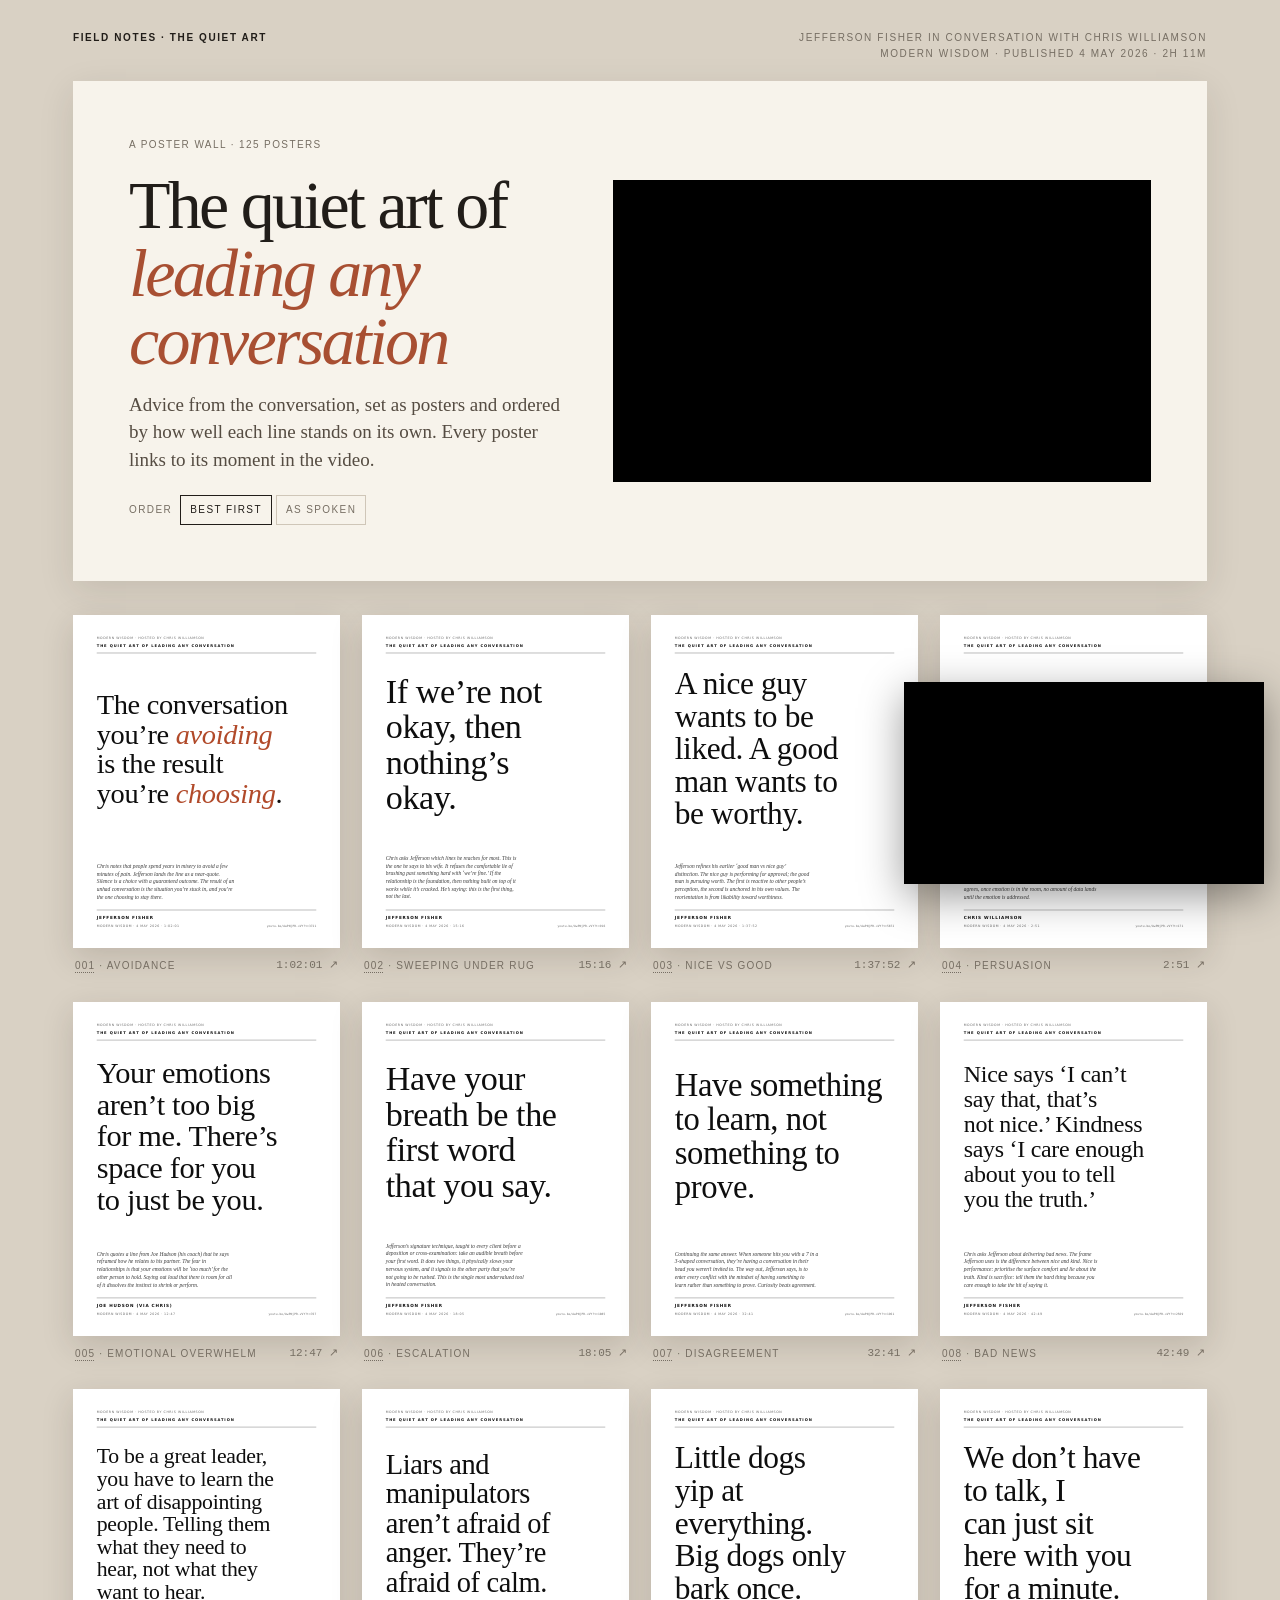
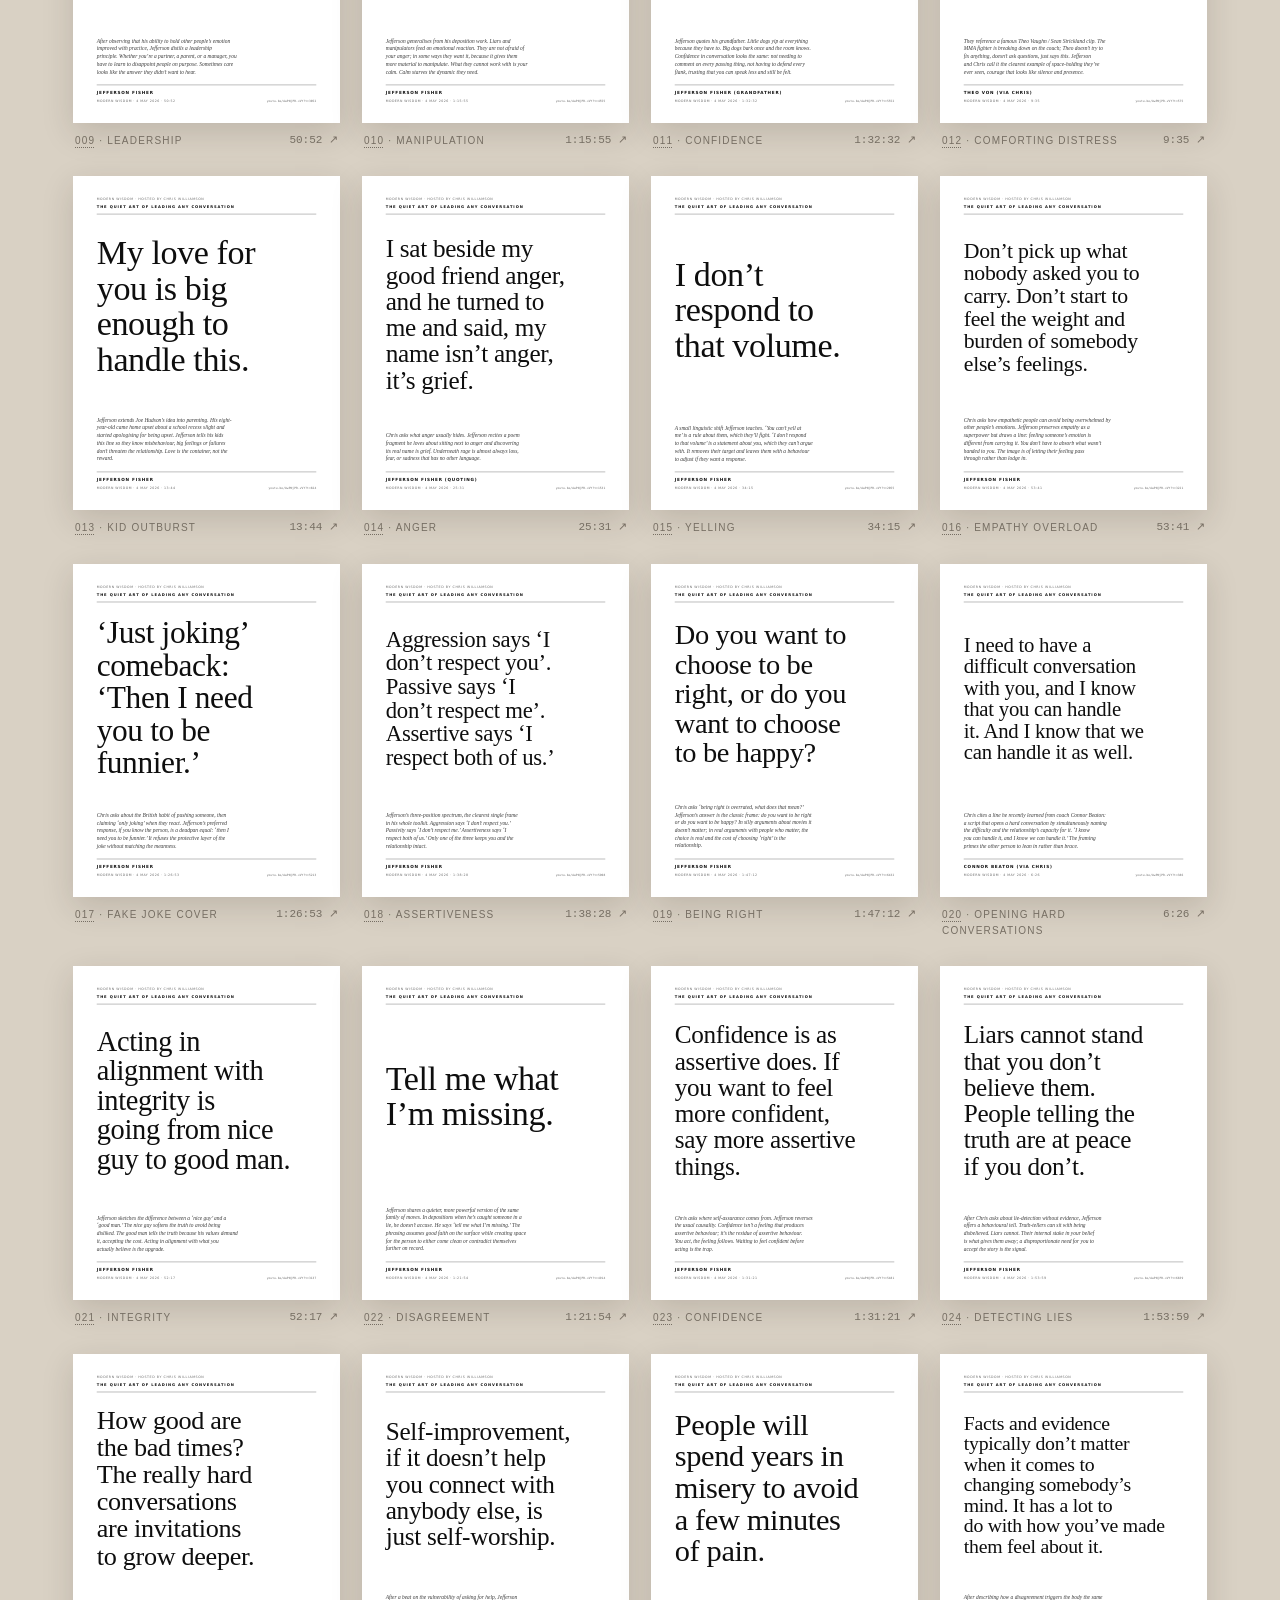
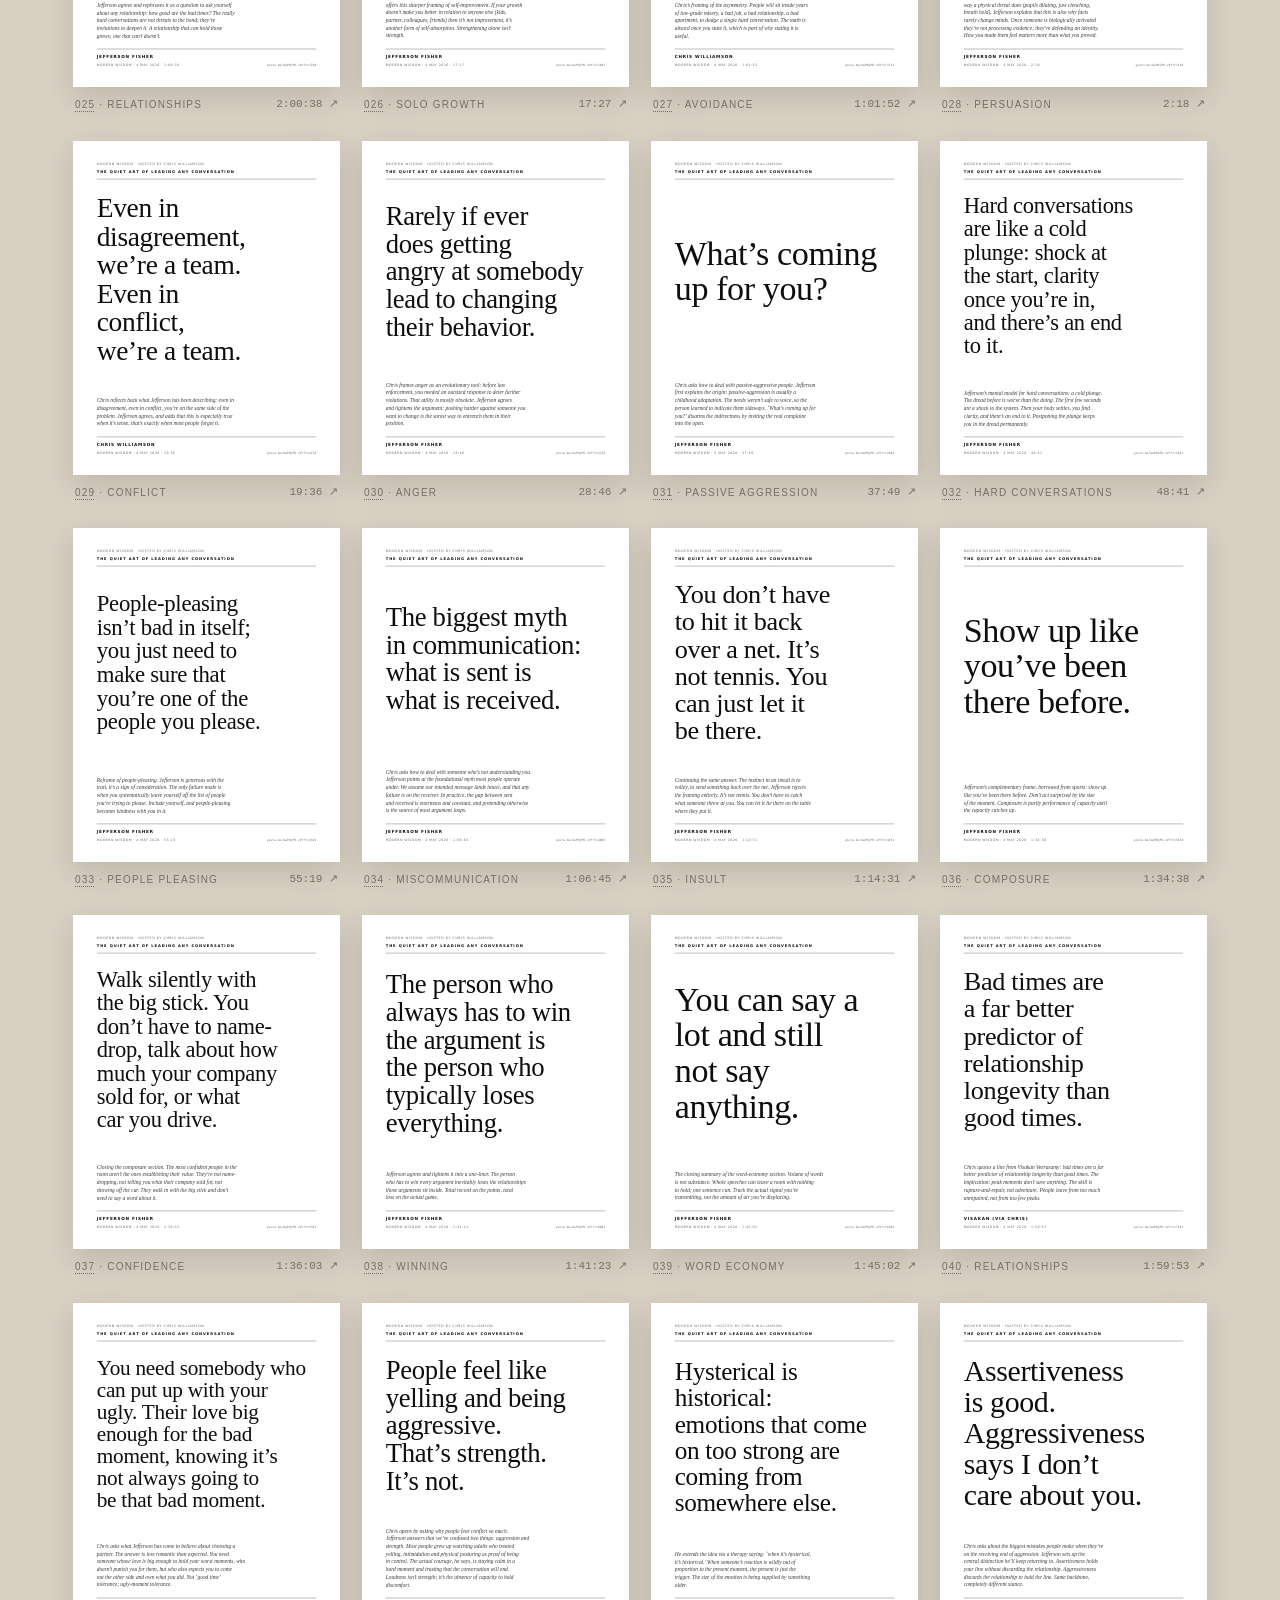
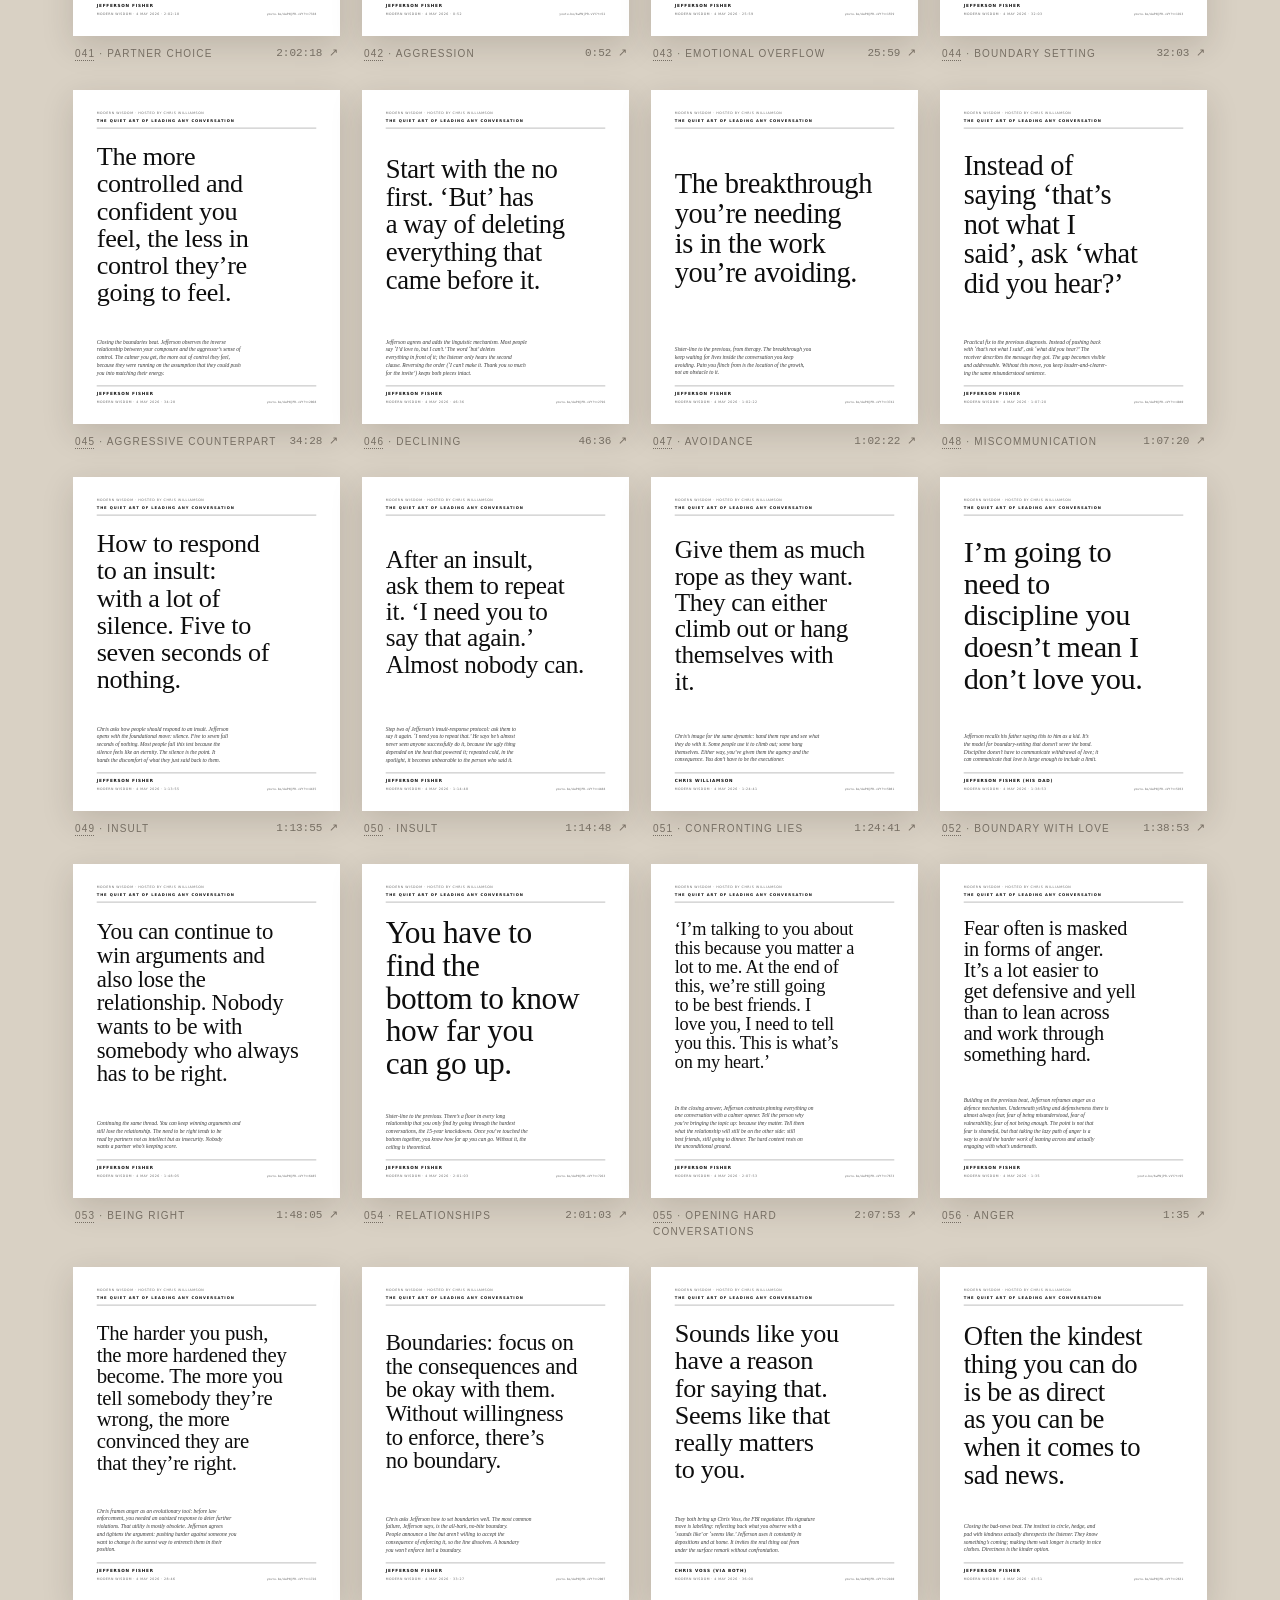
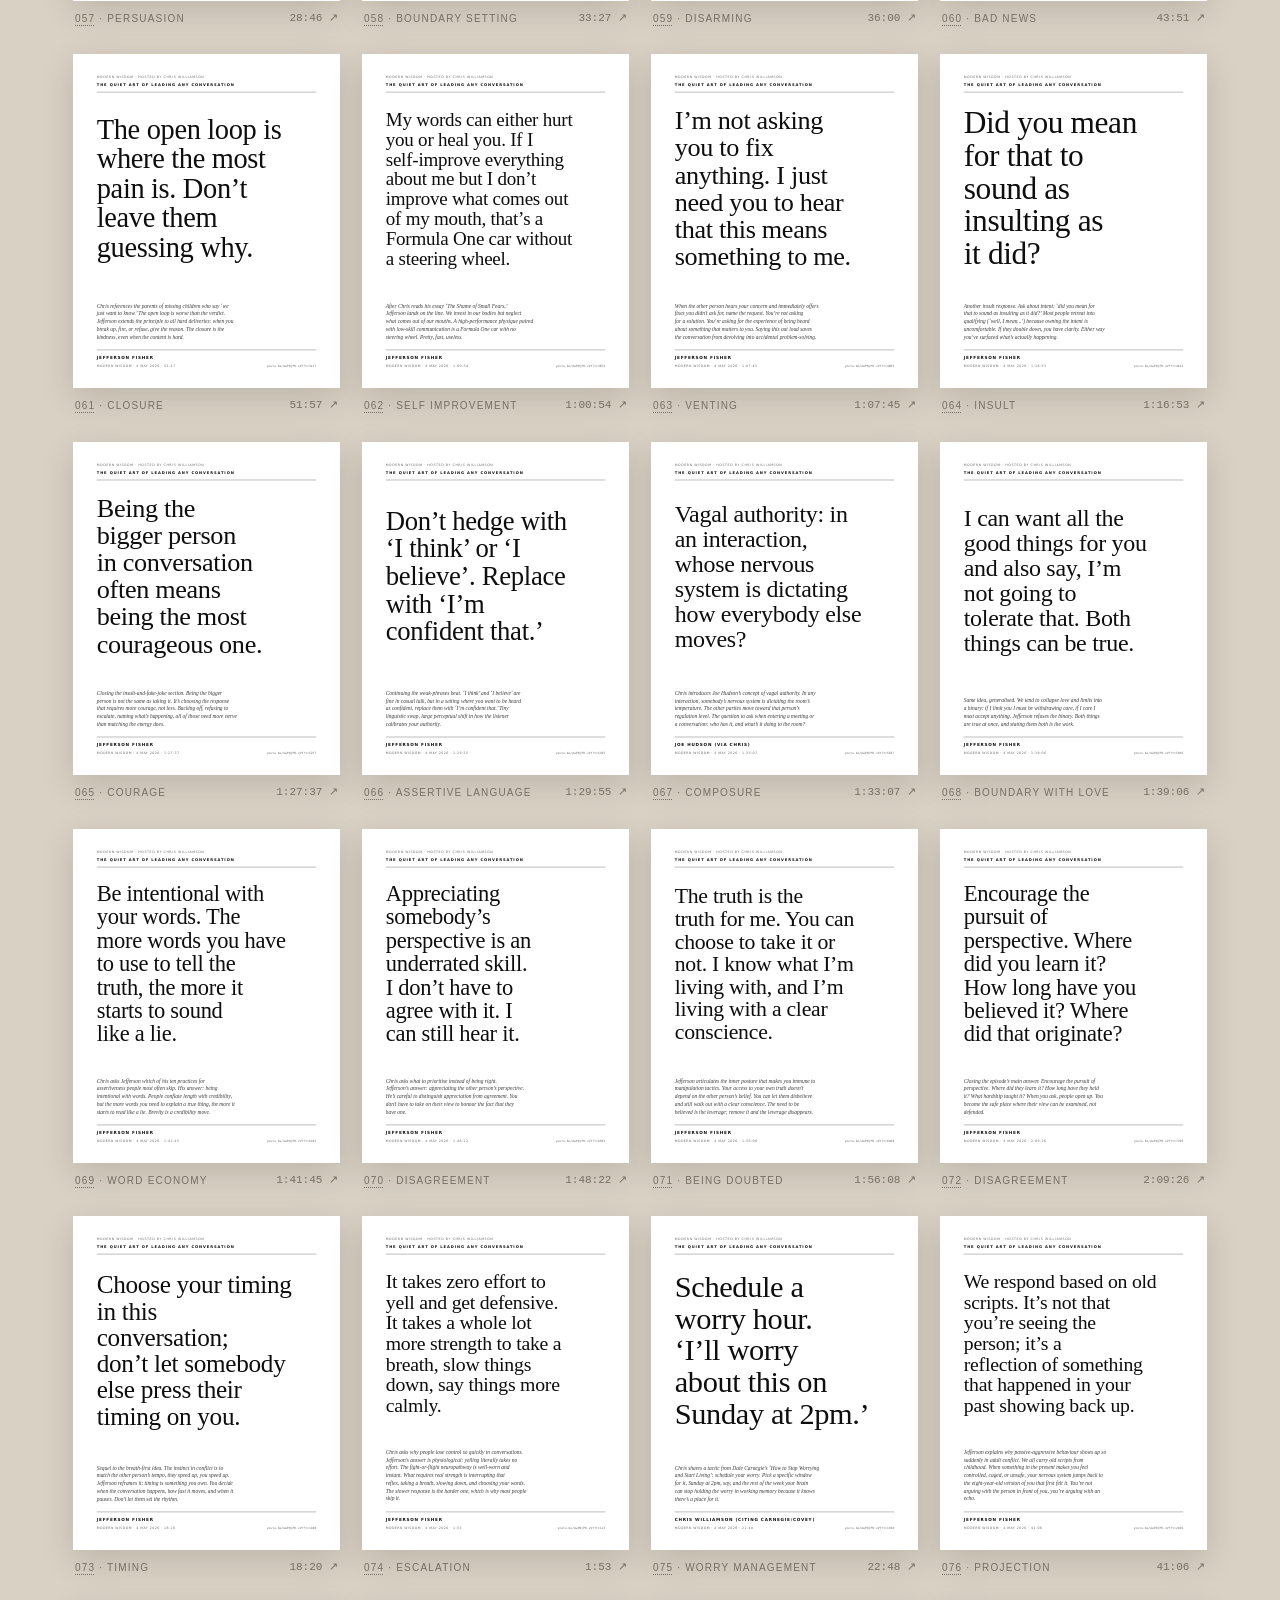
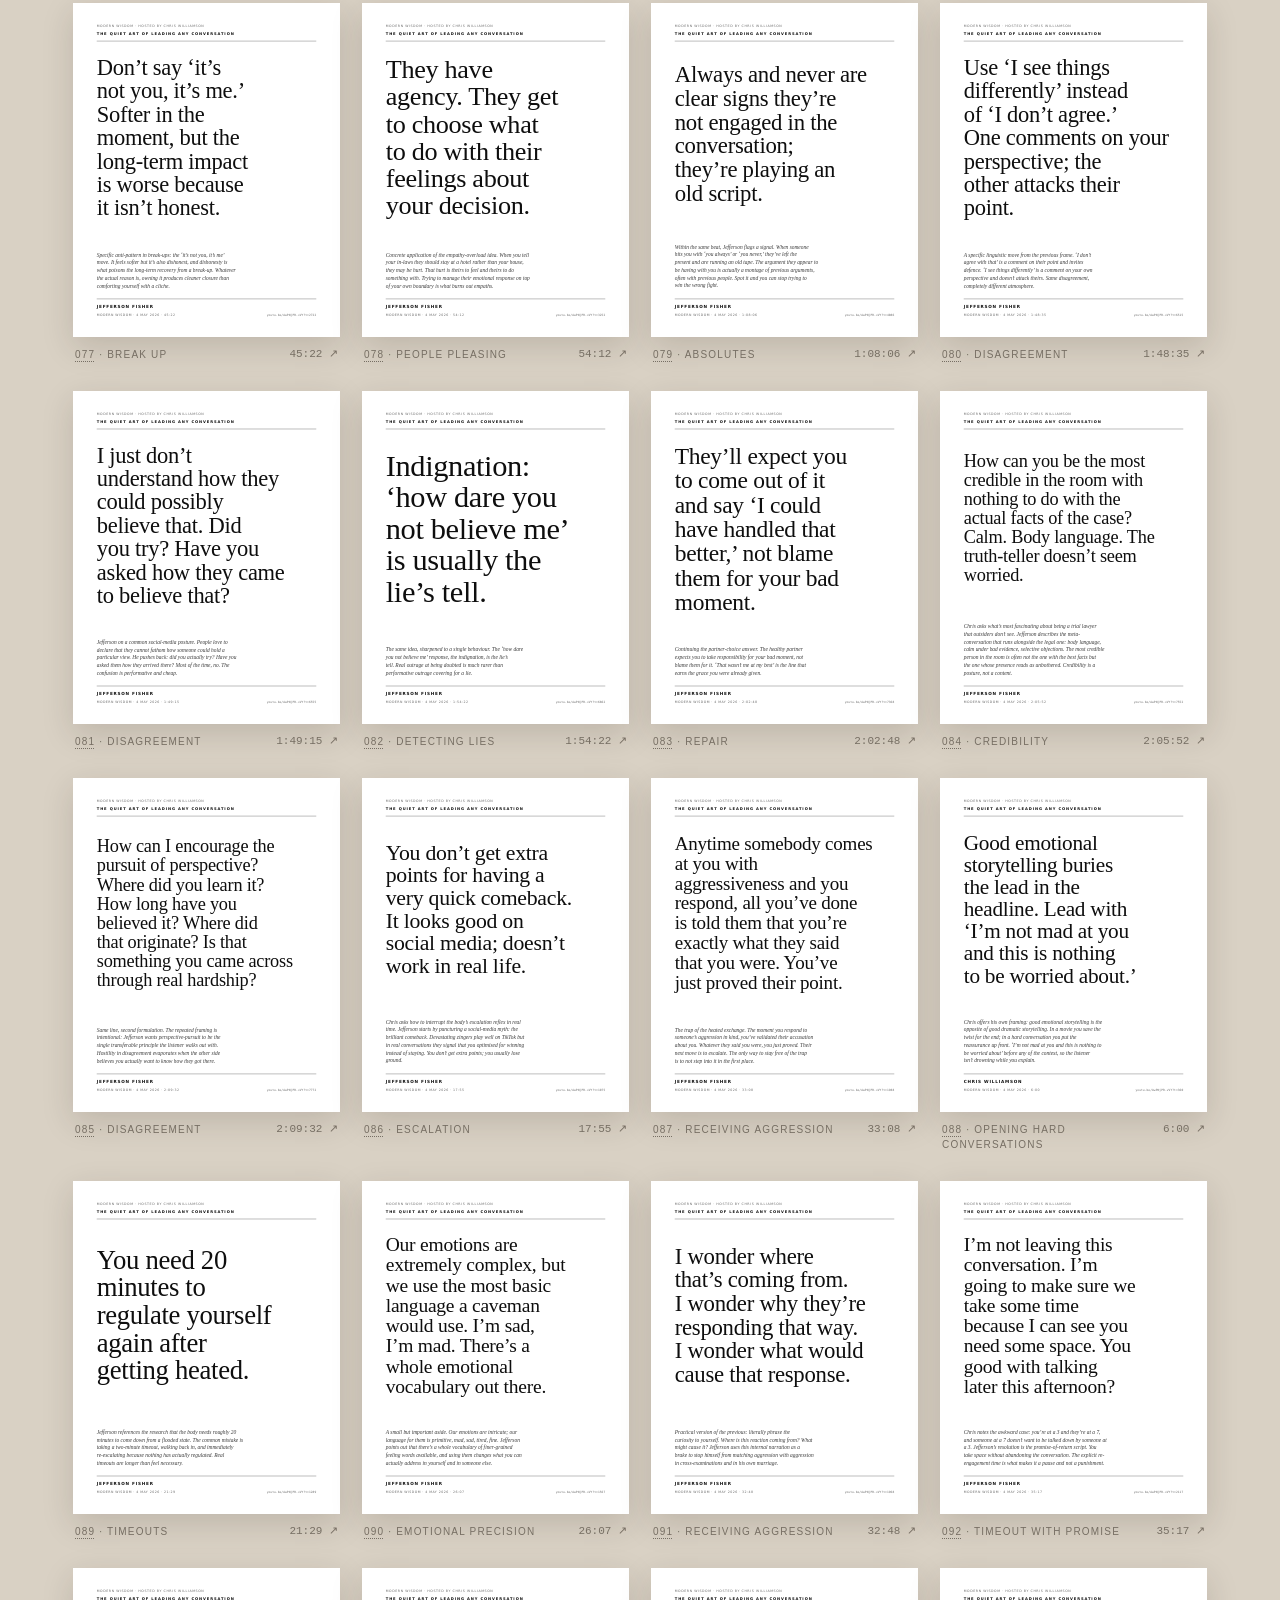
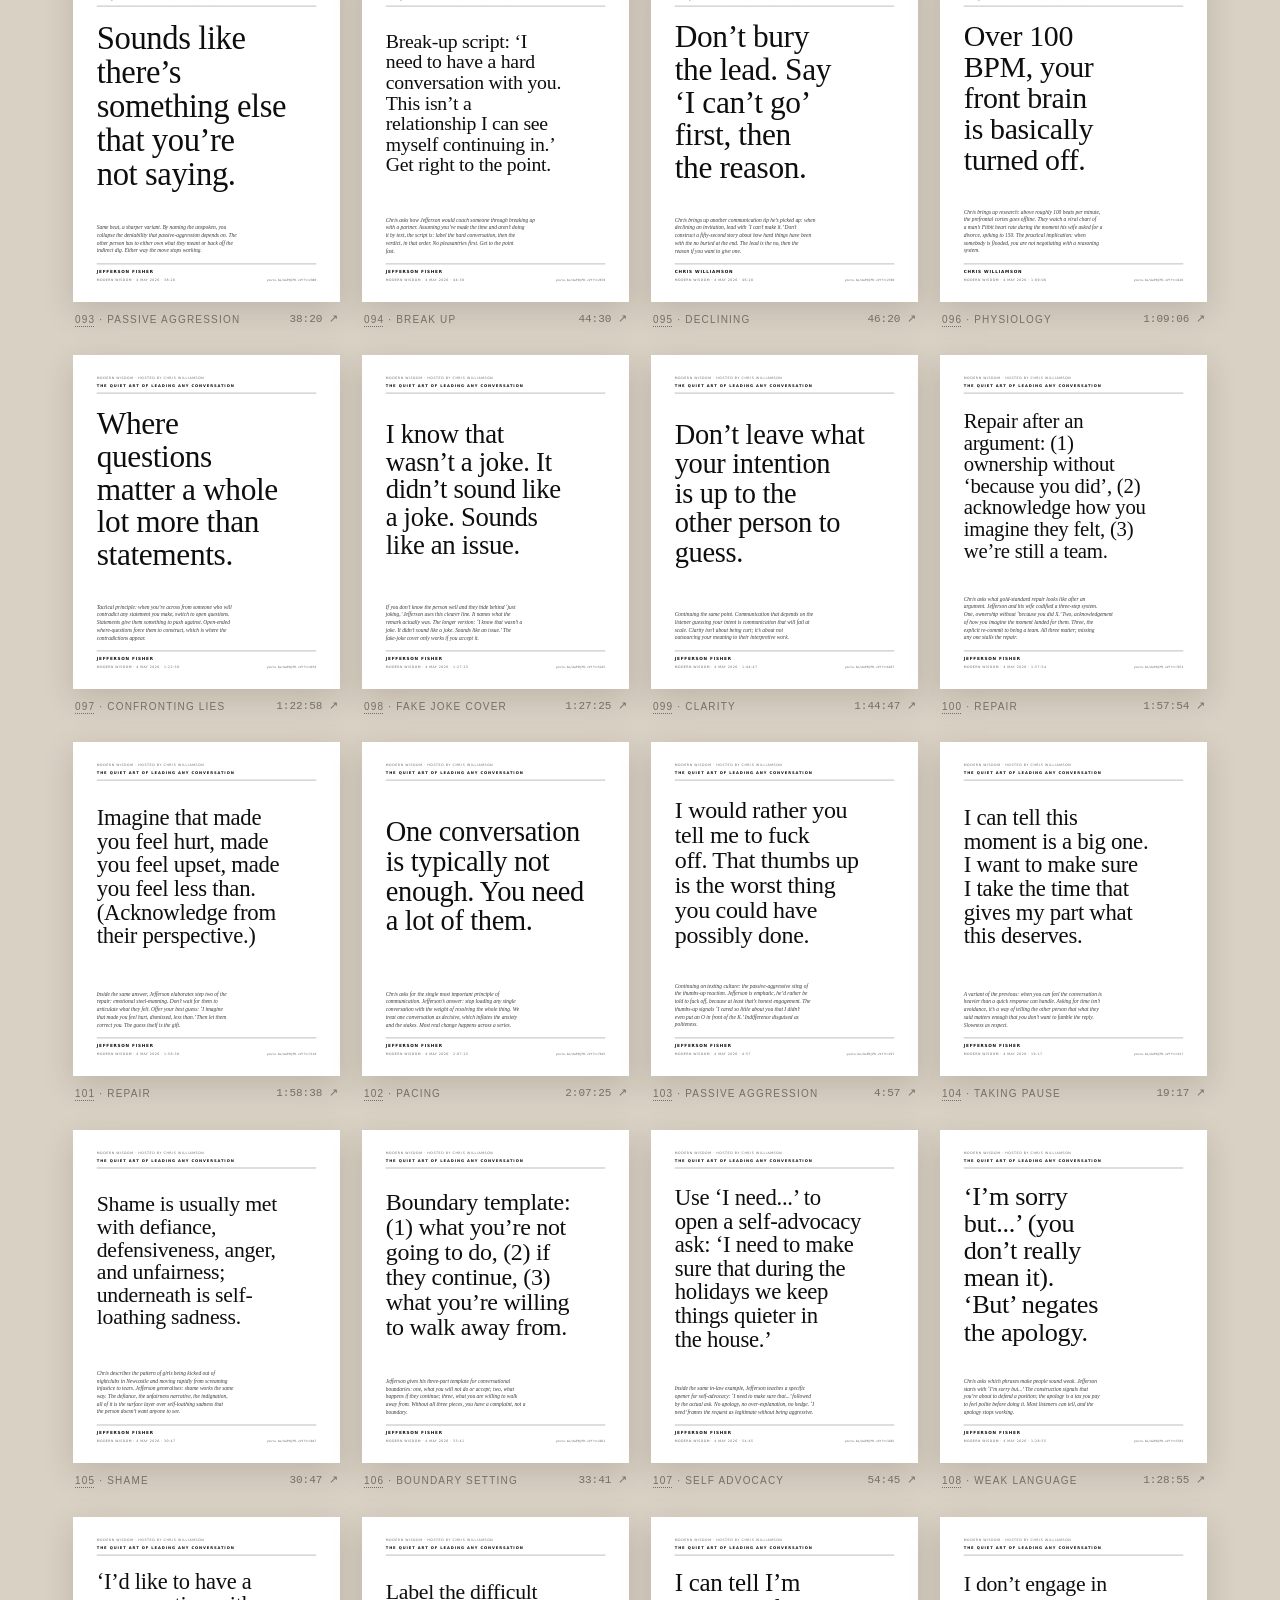
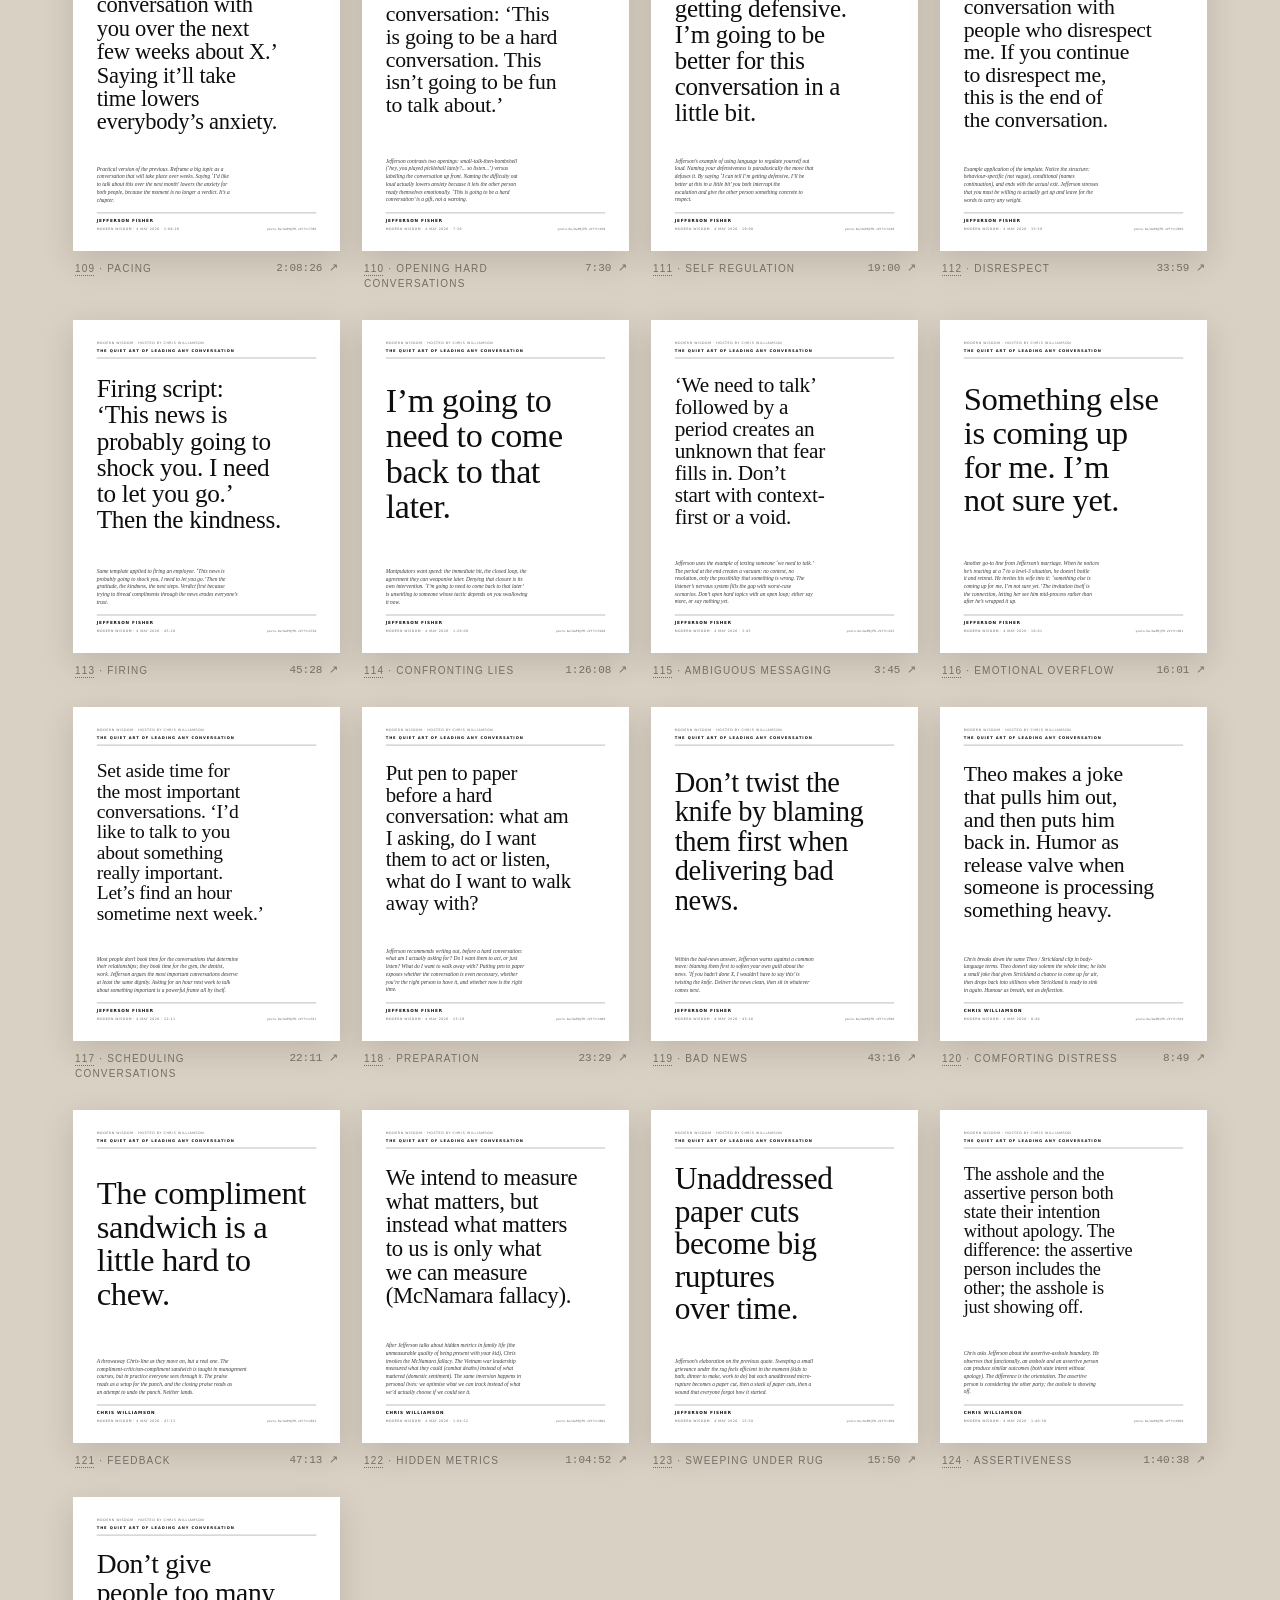
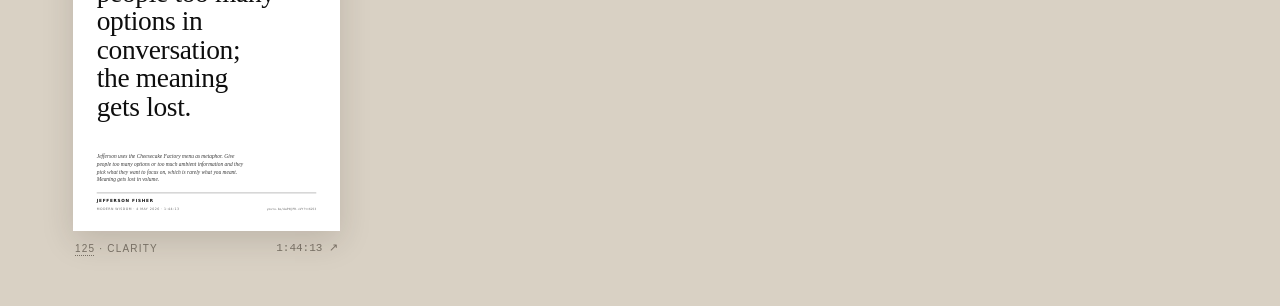
==== commit abf9459f: "Open a shared Fisher poster with the player ready A link to a single poster led to the bare image, w" ====
--- a/jefferson-fisher/index.html
+++ b/jefferson-fisher/index.html
@@ -9,7 +9,7 @@
 <meta property="og:url" content="https://epologee.github.io/field-notes/jefferson-fisher/index.html"><meta property="og:image" content="https://i.ytimg.com/vi/AwPNjPR-vVY/maxresdefault.jpg">
 <meta property="og:image:width" content="1280"><meta property="og:image:height" content="720"><meta name="twitter:card" content="summary_large_image">
 <style>
-:root{--ink:#211d19;--muted:#766e63;--desk:#d9d1c4;--paper:#f7f3eb;--rule:#cfc6b8;--accent:#a84f32;--serif:"Iowan Old Style",Baskerville,Georgia,serif;--sans:-apple-system,BlinkMacSystemFont,"Segoe UI",sans-serif;--mono:ui-monospace,monospace}*{box-sizing:border-box}body{margin:0;background:var(--desk);color:var(--ink);font:16px/1.55 var(--sans)}header{max-width:1190px;margin:auto;padding:30px 28px 20px;display:flex;justify-content:space-between;gap:20px;font-size:10px;letter-spacing:.16em;text-transform:uppercase;color:var(--muted)}header strong{color:var(--ink)}header a{color:inherit;text-decoration:none}header a:hover{color:var(--accent)}header span{text-align:right}main{max-width:1190px;margin:auto;padding:0 28px 50px}.intro{display:grid;grid-template-columns:minmax(0,1fr) minmax(0,1.2fr);gap:36px;align-items:center;background:var(--paper);padding:clamp(28px,5vw,56px);box-shadow:0 10px 34px #251d141c;margin-bottom:34px}.kicker{font-size:10px;letter-spacing:.14em;text-transform:uppercase;color:var(--muted)}h1{font:500 clamp(40px,6vw,68px)/1 var(--serif);letter-spacing:-.04em;margin:18px 0 16px}h1 em{color:var(--accent);font-weight:400}.deck{font:19px/1.45 var(--serif);color:#554c42;margin:0}.slot{position:relative;aspect-ratio:16/9;background:#000}.screen{position:absolute;inset:0;background:#000}.screen iframe,.screen>div{position:absolute;inset:0;width:100%;height:100%;border:0}.docked .screen{position:fixed;inset:auto 16px 16px auto;width:clamp(200px,60vw,360px);aspect-ratio:16/9;z-index:5;box-shadow:0 12px 40px #0006}.docked main{padding-bottom:calc(clamp(200px,60vw,360px)*9/16 + 40px)}.order{margin:22px 0 0;font-size:10px;letter-spacing:.14em;text-transform:uppercase;color:var(--muted)}.order button{font:inherit;letter-spacing:inherit;text-transform:inherit;color:var(--muted);background:none;border:1px solid var(--rule);padding:6px 9px;margin-left:4px;cursor:pointer}.order button[aria-pressed=true]{color:var(--ink);border-color:var(--ink)}li.current .poster{outline:3px solid var(--accent);outline-offset:5px}ol{list-style:none;margin:0;padding:0;display:grid;grid-template-columns:repeat(auto-fill,minmax(260px,1fr));gap:28px 22px}.poster{display:block;box-shadow:0 10px 30px #251d1426;transition:transform .15s}.poster:hover{transform:translateY(-3px)}.poster img{display:block;width:100%;height:auto}.caption{display:flex;justify-content:space-between;gap:10px;margin:10px 2px 0;font-size:10px;letter-spacing:.12em;text-transform:uppercase;color:var(--muted)}.caption a{font:11px var(--mono);letter-spacing:0;text-transform:none;color:var(--muted);text-decoration:none;white-space:nowrap}.caption a:hover{color:var(--accent)}
+:root{--ink:#211d19;--muted:#766e63;--desk:#d9d1c4;--paper:#f7f3eb;--rule:#cfc6b8;--accent:#a84f32;--serif:"Iowan Old Style",Baskerville,Georgia,serif;--sans:-apple-system,BlinkMacSystemFont,"Segoe UI",sans-serif;--mono:ui-monospace,monospace}*{box-sizing:border-box}body{margin:0;background:var(--desk);color:var(--ink);font:16px/1.55 var(--sans)}header{max-width:1190px;margin:auto;padding:30px 28px 20px;display:flex;justify-content:space-between;gap:20px;font-size:10px;letter-spacing:.16em;text-transform:uppercase;color:var(--muted)}header strong{color:var(--ink)}header a{color:inherit;text-decoration:none}header a:hover{color:var(--accent)}header span{text-align:right}main{max-width:1190px;margin:auto;padding:0 28px 50px}.intro{display:grid;grid-template-columns:minmax(0,1fr) minmax(0,1.2fr);gap:36px;align-items:center;background:var(--paper);padding:clamp(28px,5vw,56px);box-shadow:0 10px 34px #251d141c;margin-bottom:34px}.kicker{font-size:10px;letter-spacing:.14em;text-transform:uppercase;color:var(--muted)}h1{font:500 clamp(40px,6vw,68px)/1 var(--serif);letter-spacing:-.04em;margin:18px 0 16px}h1 em{color:var(--accent);font-weight:400}.deck{font:19px/1.45 var(--serif);color:#554c42;margin:0}.slot{position:relative;aspect-ratio:16/9;background:#000}.screen{position:absolute;inset:0;background:#000}.screen iframe,.screen>div{position:absolute;inset:0;width:100%;height:100%;border:0}.docked .screen{position:fixed;inset:auto 16px 16px auto;width:clamp(200px,60vw,360px);aspect-ratio:16/9;z-index:5;box-shadow:0 12px 40px #0006}.docked main{padding-bottom:calc(clamp(200px,60vw,360px)*9/16 + 40px)}.order{margin:22px 0 0;font-size:10px;letter-spacing:.14em;text-transform:uppercase;color:var(--muted)}.order button{font:inherit;letter-spacing:inherit;text-transform:inherit;color:var(--muted);background:none;border:1px solid var(--rule);padding:6px 9px;margin-left:4px;cursor:pointer}.order button[aria-pressed=true]{color:var(--ink);border-color:var(--ink)}li.current .poster{outline:3px solid var(--accent);outline-offset:5px}ol{list-style:none;margin:0;padding:0;display:grid;grid-template-columns:repeat(auto-fill,minmax(260px,1fr));gap:28px 22px}.poster{display:block;box-shadow:0 10px 30px #251d1426;transition:transform .15s}.poster:hover{transform:translateY(-3px)}.poster img{display:block;width:100%;height:auto}.caption{display:flex;justify-content:space-between;gap:10px;margin:10px 2px 0;font-size:10px;letter-spacing:.12em;text-transform:uppercase;color:var(--muted)}.caption .time{font:11px var(--mono);letter-spacing:0;text-transform:none;color:var(--muted);text-decoration:none;white-space:nowrap}.caption a:hover{color:var(--accent)}.caption .file{color:inherit;text-decoration:underline dotted;text-underline-offset:3px}
 @media print{@page{size:A4;margin:12mm}body{background:white}header span{text-align:left}.slot,.screen,.order{display:none!important}.intro{display:block;box-shadow:none;padding:0 0 8mm}ol{grid-template-columns:repeat(2,1fr);gap:8mm}li{break-inside:avoid}.poster{box-shadow:none;outline:1px solid #ddd}li.current .poster{outline:1px solid #ddd}}
 @media(max-width:740px){header{padding:20px 16px 12px}main{padding:0 16px 30px}.intro{grid-template-columns:1fr;gap:24px;padding:26px 22px}ol{grid-template-columns:1fr}}
 </style></head>
@@ -19,267 +19,271 @@
 <section class="intro"><div><div class="kicker">A poster wall · 125 posters</div><h1>The quiet art of<br><em>leading any conversation</em></h1><p class="deck">Advice from the conversation, set as posters and ordered by how well each line stands on its own. Every poster links to its moment in the video.</p><p class="order">Order <button data-order="score" aria-pressed="true">Best first</button><button data-order="time" aria-pressed="false">As spoken</button></p></div>
 <div class="slot"><div class="screen"><div id="player"></div></div></div></section>
 <ol>
-<li data-seconds="3721"><a class="poster" href="posters/3721.svg" target="_blank" rel="noopener"><img src="posters/3721.svg" alt="The conversation you&#x27;re avoiding is the result you&#x27;re choosing." loading="lazy" width="1080" height="1350"></a>
-<p class="caption"><span>001 · Avoidance</span><a href="https://youtu.be/AwPNjPR-vVY?t=3719" target="_blank" rel="noopener">1:02:01 ↗</a></p></li>
-<li data-seconds="916"><a class="poster" href="posters/916.svg" target="_blank" rel="noopener"><img src="posters/916.svg" alt="If we&#x27;re not okay, then nothing&#x27;s okay." loading="lazy" width="1080" height="1350"></a>
-<p class="caption"><span>002 · Sweeping under rug</span><a href="https://youtu.be/AwPNjPR-vVY?t=914" target="_blank" rel="noopener">15:16 ↗</a></p></li>
-<li data-seconds="5872"><a class="poster" href="posters/5872.svg" target="_blank" rel="noopener"><img src="posters/5872.svg" alt="A nice guy wants to be liked. A good man wants to be worthy." loading="lazy" width="1080" height="1350"></a>
-<p class="caption"><span>003 · Nice vs good</span><a href="https://youtu.be/AwPNjPR-vVY?t=5870" target="_blank" rel="noopener">1:37:52 ↗</a></p></li>
-<li data-seconds="171"><a class="poster" href="posters/171.svg" target="_blank" rel="noopener"><img src="posters/171.svg" alt="Feelings don&#x27;t give a single shit about the facts." loading="lazy" width="1080" height="1350"></a>
-<p class="caption"><span>004 · Persuasion</span><a href="https://youtu.be/AwPNjPR-vVY?t=169" target="_blank" rel="noopener">2:51 ↗</a></p></li>
-<li data-seconds="767"><a class="poster" href="posters/767.svg" target="_blank" rel="noopener"><img src="posters/767.svg" alt="Your emotions aren&#x27;t too big for me. There&#x27;s space for you to just be you." loading="lazy" width="1080" height="1350"></a>
-<p class="caption"><span>005 · Emotional overwhelm</span><a href="https://youtu.be/AwPNjPR-vVY?t=765" target="_blank" rel="noopener">12:47 ↗</a></p></li>
-<li data-seconds="1085"><a class="poster" href="posters/1085.svg" target="_blank" rel="noopener"><img src="posters/1085.svg" alt="Have your breath be the first word that you say." loading="lazy" width="1080" height="1350"></a>
-<p class="caption"><span>006 · Escalation</span><a href="https://youtu.be/AwPNjPR-vVY?t=1083" target="_blank" rel="noopener">18:05 ↗</a></p></li>
-<li data-seconds="1961"><a class="poster" href="posters/1961.svg" target="_blank" rel="noopener"><img src="posters/1961.svg" alt="Have something to learn, not something to prove." loading="lazy" width="1080" height="1350"></a>
-<p class="caption"><span>007 · Disagreement</span><a href="https://youtu.be/AwPNjPR-vVY?t=1959" target="_blank" rel="noopener">32:41 ↗</a></p></li>
-<li data-seconds="2569"><a class="poster" href="posters/2569.svg" target="_blank" rel="noopener"><img src="posters/2569.svg" alt="Nice says &#x27;I can&#x27;t say that, that&#x27;s not nice.&#x27; Kindness says &#x27;I care enough about you to tell you the truth.&#x27;" loading="lazy" width="1080" height="1350"></a>
-<p class="caption"><span>008 · Bad news</span><a href="https://youtu.be/AwPNjPR-vVY?t=2567" target="_blank" rel="noopener">42:49 ↗</a></p></li>
-<li data-seconds="3052"><a class="poster" href="posters/3052.svg" target="_blank" rel="noopener"><img src="posters/3052.svg" alt="To be a great leader, you have to learn the art of disappointing people. Telling them what they need to hear, not what they want to hear." loading="lazy" width="1080" height="1350"></a>
-<p class="caption"><span>009 · Leadership</span><a href="https://youtu.be/AwPNjPR-vVY?t=3050" target="_blank" rel="noopener">50:52 ↗</a></p></li>
-<li data-seconds="4555"><a class="poster" href="posters/4555.svg" target="_blank" rel="noopener"><img src="posters/4555.svg" alt="Liars and manipulators aren&#x27;t afraid of anger. They&#x27;re afraid of calm." loading="lazy" width="1080" height="1350"></a>
-<p class="caption"><span>010 · Manipulation</span><a href="https://youtu.be/AwPNjPR-vVY?t=4553" target="_blank" rel="noopener">1:15:55 ↗</a></p></li>
-<li data-seconds="5552"><a class="poster" href="posters/5552.svg" target="_blank" rel="noopener"><img src="posters/5552.svg" alt="Little dogs yip at everything. Big dogs only bark once." loading="lazy" width="1080" height="1350"></a>
-<p class="caption"><span>011 · Confidence</span><a href="https://youtu.be/AwPNjPR-vVY?t=5550" target="_blank" rel="noopener">1:32:32 ↗</a></p></li>
-<li data-seconds="575"><a class="poster" href="posters/575.svg" target="_blank" rel="noopener"><img src="posters/575.svg" alt="We don&#x27;t have to talk, I can just sit here with you for a minute." loading="lazy" width="1080" height="1350"></a>
-<p class="caption"><span>012 · Comforting distress</span><a href="https://youtu.be/AwPNjPR-vVY?t=573" target="_blank" rel="noopener">9:35 ↗</a></p></li>
-<li data-seconds="824"><a class="poster" href="posters/824.svg" target="_blank" rel="noopener"><img src="posters/824.svg" alt="My love for you is big enough to handle this." loading="lazy" width="1080" height="1350"></a>
-<p class="caption"><span>013 · Kid outburst</span><a href="https://youtu.be/AwPNjPR-vVY?t=822" target="_blank" rel="noopener">13:44 ↗</a></p></li>
-<li data-seconds="1531"><a class="poster" href="posters/1531.svg" target="_blank" rel="noopener"><img src="posters/1531.svg" alt="I sat beside my good friend anger, and he turned to me and said, my name isn&#x27;t anger, it&#x27;s grief." loading="lazy" width="1080" height="1350"></a>
-<p class="caption"><span>014 · Anger</span><a href="https://youtu.be/AwPNjPR-vVY?t=1529" target="_blank" rel="noopener">25:31 ↗</a></p></li>
-<li data-seconds="2055"><a class="poster" href="posters/2055.svg" target="_blank" rel="noopener"><img src="posters/2055.svg" alt="I don&#x27;t respond to that volume." loading="lazy" width="1080" height="1350"></a>
-<p class="caption"><span>015 · Yelling</span><a href="https://youtu.be/AwPNjPR-vVY?t=2053" target="_blank" rel="noopener">34:15 ↗</a></p></li>
-<li data-seconds="3221"><a class="poster" href="posters/3221.svg" target="_blank" rel="noopener"><img src="posters/3221.svg" alt="Don&#x27;t pick up what nobody asked you to carry. Don&#x27;t start to feel the weight and burden of somebody else&#x27;s feelings." loading="lazy" width="1080" height="1350"></a>
-<p class="caption"><span>016 · Empathy overload</span><a href="https://youtu.be/AwPNjPR-vVY?t=3219" target="_blank" rel="noopener">53:41 ↗</a></p></li>
-<li data-seconds="5213"><a class="poster" href="posters/5213.svg" target="_blank" rel="noopener"><img src="posters/5213.svg" alt="&#x27;Just joking&#x27; comeback: &#x27;Then I need you to be funnier.&#x27;" loading="lazy" width="1080" height="1350"></a>
-<p class="caption"><span>017 · Fake joke cover</span><a href="https://youtu.be/AwPNjPR-vVY?t=5211" target="_blank" rel="noopener">1:26:53 ↗</a></p></li>
-<li data-seconds="5908"><a class="poster" href="posters/5908.svg" target="_blank" rel="noopener"><img src="posters/5908.svg" alt="Aggression says &#x27;I don&#x27;t respect you&#x27;. Passive says &#x27;I don&#x27;t respect me&#x27;. Assertive says &#x27;I respect both of us.&#x27;" loading="lazy" width="1080" height="1350"></a>
-<p class="caption"><span>018 · Assertiveness</span><a href="https://youtu.be/AwPNjPR-vVY?t=5906" target="_blank" rel="noopener">1:38:28 ↗</a></p></li>
-<li data-seconds="6432"><a class="poster" href="posters/6432.svg" target="_blank" rel="noopener"><img src="posters/6432.svg" alt="Do you want to choose to be right, or do you want to choose to be happy?" loading="lazy" width="1080" height="1350"></a>
-<p class="caption"><span>019 · Being right</span><a href="https://youtu.be/AwPNjPR-vVY?t=6430" target="_blank" rel="noopener">1:47:12 ↗</a></p></li>
-<li data-seconds="386"><a class="poster" href="posters/386.svg" target="_blank" rel="noopener"><img src="posters/386.svg" alt="I need to have a difficult conversation with you, and I know that you can handle it. And I know that we can handle it as well." loading="lazy" width="1080" height="1350"></a>
-<p class="caption"><span>020 · Opening hard conversations</span><a href="https://youtu.be/AwPNjPR-vVY?t=384" target="_blank" rel="noopener">6:26 ↗</a></p></li>
-<li data-seconds="3137"><a class="poster" href="posters/3137.svg" target="_blank" rel="noopener"><img src="posters/3137.svg" alt="Acting in alignment with integrity is going from nice guy to good man." loading="lazy" width="1080" height="1350"></a>
-<p class="caption"><span>021 · Integrity</span><a href="https://youtu.be/AwPNjPR-vVY?t=3135" target="_blank" rel="noopener">52:17 ↗</a></p></li>
-<li data-seconds="4914"><a class="poster" href="posters/4914.svg" target="_blank" rel="noopener"><img src="posters/4914.svg" alt="Tell me what I&#x27;m missing." loading="lazy" width="1080" height="1350"></a>
-<p class="caption"><span>022 · Disagreement</span><a href="https://youtu.be/AwPNjPR-vVY?t=4912" target="_blank" rel="noopener">1:21:54 ↗</a></p></li>
-<li data-seconds="5481"><a class="poster" href="posters/5481.svg" target="_blank" rel="noopener"><img src="posters/5481.svg" alt="Confidence is as assertive does. If you want to feel more confident, say more assertive things." loading="lazy" width="1080" height="1350"></a>
-<p class="caption"><span>023 · Confidence</span><a href="https://youtu.be/AwPNjPR-vVY?t=5479" target="_blank" rel="noopener">1:31:21 ↗</a></p></li>
-<li data-seconds="6839"><a class="poster" href="posters/6839.svg" target="_blank" rel="noopener"><img src="posters/6839.svg" alt="Liars cannot stand that you don&#x27;t believe them. People telling the truth are at peace if you don&#x27;t." loading="lazy" width="1080" height="1350"></a>
-<p class="caption"><span>024 · Detecting lies</span><a href="https://youtu.be/AwPNjPR-vVY?t=6837" target="_blank" rel="noopener">1:53:59 ↗</a></p></li>
-<li data-seconds="7238"><a class="poster" href="posters/7238.svg" target="_blank" rel="noopener"><img src="posters/7238.svg" alt="How good are the bad times? The really hard conversations are invitations to grow deeper." loading="lazy" width="1080" height="1350"></a>
-<p class="caption"><span>025 · Relationships</span><a href="https://youtu.be/AwPNjPR-vVY?t=7236" target="_blank" rel="noopener">2:00:38 ↗</a></p></li>
-<li data-seconds="1047"><a class="poster" href="posters/1047.svg" target="_blank" rel="noopener"><img src="posters/1047.svg" alt="Self-improvement, if it doesn&#x27;t help you connect with anybody else, is just self-worship." loading="lazy" width="1080" height="1350"></a>
-<p class="caption"><span>026 · Solo growth</span><a href="https://youtu.be/AwPNjPR-vVY?t=1045" target="_blank" rel="noopener">17:27 ↗</a></p></li>
-<li data-seconds="3712"><a class="poster" href="posters/3712.svg" target="_blank" rel="noopener"><img src="posters/3712.svg" alt="People will spend years in misery to avoid a few minutes of pain." loading="lazy" width="1080" height="1350"></a>
-<p class="caption"><span>027 · Avoidance</span><a href="https://youtu.be/AwPNjPR-vVY?t=3710" target="_blank" rel="noopener">1:01:52 ↗</a></p></li>
-<li data-seconds="138"><a class="poster" href="posters/138.svg" target="_blank" rel="noopener"><img src="posters/138.svg" alt="Facts and evidence typically don&#x27;t matter when it comes to changing somebody&#x27;s mind. It has a lot to do with how you&#x27;ve made them feel about it." loading="lazy" width="1080" height="1350"></a>
-<p class="caption"><span>028 · Persuasion</span><a href="https://youtu.be/AwPNjPR-vVY?t=136" target="_blank" rel="noopener">2:18 ↗</a></p></li>
-<li data-seconds="1176"><a class="poster" href="posters/1176.svg" target="_blank" rel="noopener"><img src="posters/1176.svg" alt="Even in disagreement, we&#x27;re a team. Even in conflict, we&#x27;re a team." loading="lazy" width="1080" height="1350"></a>
-<p class="caption"><span>029 · Conflict</span><a href="https://youtu.be/AwPNjPR-vVY?t=1174" target="_blank" rel="noopener">19:36 ↗</a></p></li>
-<li data-seconds="1726"><a class="poster" href="posters/1726.svg" target="_blank" rel="noopener"><img src="posters/1726.svg" alt="Rarely if ever does getting angry at somebody lead to changing their behavior." loading="lazy" width="1080" height="1350"></a>
-<p class="caption"><span>030 · Anger</span><a href="https://youtu.be/AwPNjPR-vVY?t=1724" target="_blank" rel="noopener">28:46 ↗</a></p></li>
-<li data-seconds="2269"><a class="poster" href="posters/2269.svg" target="_blank" rel="noopener"><img src="posters/2269.svg" alt="What&#x27;s coming up for you?" loading="lazy" width="1080" height="1350"></a>
-<p class="caption"><span>031 · Passive aggression</span><a href="https://youtu.be/AwPNjPR-vVY?t=2267" target="_blank" rel="noopener">37:49 ↗</a></p></li>
-<li data-seconds="2921"><a class="poster" href="posters/2921.svg" target="_blank" rel="noopener"><img src="posters/2921.svg" alt="Hard conversations are like a cold plunge: shock at the start, clarity once you&#x27;re in, and there&#x27;s an end to it." loading="lazy" width="1080" height="1350"></a>
-<p class="caption"><span>032 · Hard conversations</span><a href="https://youtu.be/AwPNjPR-vVY?t=2919" target="_blank" rel="noopener">48:41 ↗</a></p></li>
-<li data-seconds="3319"><a class="poster" href="posters/3319.svg" target="_blank" rel="noopener"><img src="posters/3319.svg" alt="People-pleasing isn&#x27;t bad in itself; you just need to make sure that you&#x27;re one of the people you please." loading="lazy" width="1080" height="1350"></a>
-<p class="caption"><span>033 · People pleasing</span><a href="https://youtu.be/AwPNjPR-vVY?t=3317" target="_blank" rel="noopener">55:19 ↗</a></p></li>
-<li data-seconds="4005"><a class="poster" href="posters/4005.svg" target="_blank" rel="noopener"><img src="posters/4005.svg" alt="The biggest myth in communication: what is sent is what is received." loading="lazy" width="1080" height="1350"></a>
-<p class="caption"><span>034 · Miscommunication</span><a href="https://youtu.be/AwPNjPR-vVY?t=4003" target="_blank" rel="noopener">1:06:45 ↗</a></p></li>
-<li data-seconds="4471"><a class="poster" href="posters/4471.svg" target="_blank" rel="noopener"><img src="posters/4471.svg" alt="You don&#x27;t have to hit it back over a net. It&#x27;s not tennis. You can just let it be there." loading="lazy" width="1080" height="1350"></a>
-<p class="caption"><span>035 · Insult</span><a href="https://youtu.be/AwPNjPR-vVY?t=4469" target="_blank" rel="noopener">1:14:31 ↗</a></p></li>
-<li data-seconds="5678"><a class="poster" href="posters/5678.svg" target="_blank" rel="noopener"><img src="posters/5678.svg" alt="Show up like you&#x27;ve been there before." loading="lazy" width="1080" height="1350"></a>
-<p class="caption"><span>036 · Composure</span><a href="https://youtu.be/AwPNjPR-vVY?t=5676" target="_blank" rel="noopener">1:34:38 ↗</a></p></li>
-<li data-seconds="5763"><a class="poster" href="posters/5763.svg" target="_blank" rel="noopener"><img src="posters/5763.svg" alt="Walk silently with the big stick. You don&#x27;t have to name-drop, talk about how much your company sold for, or what car you drive." loading="lazy" width="1080" height="1350"></a>
-<p class="caption"><span>037 · Confidence</span><a href="https://youtu.be/AwPNjPR-vVY?t=5761" target="_blank" rel="noopener">1:36:03 ↗</a></p></li>
-<li data-seconds="6083"><a class="poster" href="posters/6083.svg" target="_blank" rel="noopener"><img src="posters/6083.svg" alt="The person who always has to win the argument is the person who typically loses everything." loading="lazy" width="1080" height="1350"></a>
-<p class="caption"><span>038 · Winning</span><a href="https://youtu.be/AwPNjPR-vVY?t=6081" target="_blank" rel="noopener">1:41:23 ↗</a></p></li>
-<li data-seconds="6302"><a class="poster" href="posters/6302.svg" target="_blank" rel="noopener"><img src="posters/6302.svg" alt="You can say a lot and still not say anything." loading="lazy" width="1080" height="1350"></a>
-<p class="caption"><span>039 · Word economy</span><a href="https://youtu.be/AwPNjPR-vVY?t=6300" target="_blank" rel="noopener">1:45:02 ↗</a></p></li>
-<li data-seconds="7193"><a class="poster" href="posters/7193.svg" target="_blank" rel="noopener"><img src="posters/7193.svg" alt="Bad times are a far better predictor of relationship longevity than good times." loading="lazy" width="1080" height="1350"></a>
-<p class="caption"><span>040 · Relationships</span><a href="https://youtu.be/AwPNjPR-vVY?t=7191" target="_blank" rel="noopener">1:59:53 ↗</a></p></li>
-<li data-seconds="7338"><a class="poster" href="posters/7338.svg" target="_blank" rel="noopener"><img src="posters/7338.svg" alt="You need somebody who can put up with your ugly. Their love big enough for the bad moment, knowing it&#x27;s not always going to be that bad moment." loading="lazy" width="1080" height="1350"></a>
-<p class="caption"><span>041 · Partner choice</span><a href="https://youtu.be/AwPNjPR-vVY?t=7336" target="_blank" rel="noopener">2:02:18 ↗</a></p></li>
-<li data-seconds="52"><a class="poster" href="posters/52.svg" target="_blank" rel="noopener"><img src="posters/52.svg" alt="People feel like yelling and being aggressive. That&#x27;s strength. It&#x27;s not." loading="lazy" width="1080" height="1350"></a>
-<p class="caption"><span>042 · Aggression</span><a href="https://youtu.be/AwPNjPR-vVY?t=50" target="_blank" rel="noopener">0:52 ↗</a></p></li>
-<li data-seconds="1559"><a class="poster" href="posters/1559.svg" target="_blank" rel="noopener"><img src="posters/1559.svg" alt="Hysterical is historical: emotions that come on too strong are coming from somewhere else." loading="lazy" width="1080" height="1350"></a>
-<p class="caption"><span>043 · Emotional overflow</span><a href="https://youtu.be/AwPNjPR-vVY?t=1557" target="_blank" rel="noopener">25:59 ↗</a></p></li>
-<li data-seconds="1923"><a class="poster" href="posters/1923.svg" target="_blank" rel="noopener"><img src="posters/1923.svg" alt="Assertiveness is good. Aggressiveness says I don&#x27;t care about you." loading="lazy" width="1080" height="1350"></a>
-<p class="caption"><span>044 · Boundary setting</span><a href="https://youtu.be/AwPNjPR-vVY?t=1921" target="_blank" rel="noopener">32:03 ↗</a></p></li>
-<li data-seconds="2068"><a class="poster" href="posters/2068.svg" target="_blank" rel="noopener"><img src="posters/2068.svg" alt="The more controlled and confident you feel, the less in control they&#x27;re going to feel." loading="lazy" width="1080" height="1350"></a>
-<p class="caption"><span>045 · Aggressive counterpart</span><a href="https://youtu.be/AwPNjPR-vVY?t=2066" target="_blank" rel="noopener">34:28 ↗</a></p></li>
-<li data-seconds="2796"><a class="poster" href="posters/2796.svg" target="_blank" rel="noopener"><img src="posters/2796.svg" alt="Start with the no first. &#x27;But&#x27; has a way of deleting everything that came before it." loading="lazy" width="1080" height="1350"></a>
-<p class="caption"><span>046 · Declining</span><a href="https://youtu.be/AwPNjPR-vVY?t=2794" target="_blank" rel="noopener">46:36 ↗</a></p></li>
-<li data-seconds="3742"><a class="poster" href="posters/3742.svg" target="_blank" rel="noopener"><img src="posters/3742.svg" alt="The breakthrough you&#x27;re needing is in the work you&#x27;re avoiding." loading="lazy" width="1080" height="1350"></a>
-<p class="caption"><span>047 · Avoidance</span><a href="https://youtu.be/AwPNjPR-vVY?t=3740" target="_blank" rel="noopener">1:02:22 ↗</a></p></li>
-<li data-seconds="4040"><a class="poster" href="posters/4040.svg" target="_blank" rel="noopener"><img src="posters/4040.svg" alt="Instead of saying &#x27;that&#x27;s not what I said&#x27;, ask &#x27;what did you hear?&#x27;" loading="lazy" width="1080" height="1350"></a>
-<p class="caption"><span>048 · Miscommunication</span><a href="https://youtu.be/AwPNjPR-vVY?t=4038" target="_blank" rel="noopener">1:07:20 ↗</a></p></li>
-<li data-seconds="4435"><a class="poster" href="posters/4435.svg" target="_blank" rel="noopener"><img src="posters/4435.svg" alt="How to respond to an insult: with a lot of silence. Five to seven seconds of nothing." loading="lazy" width="1080" height="1350"></a>
-<p class="caption"><span>049 · Insult</span><a href="https://youtu.be/AwPNjPR-vVY?t=4433" target="_blank" rel="noopener">1:13:55 ↗</a></p></li>
-<li data-seconds="4488"><a class="poster" href="posters/4488.svg" target="_blank" rel="noopener"><img src="posters/4488.svg" alt="After an insult, ask them to repeat it. &#x27;I need you to say that again.&#x27; Almost nobody can." loading="lazy" width="1080" height="1350"></a>
-<p class="caption"><span>050 · Insult</span><a href="https://youtu.be/AwPNjPR-vVY?t=4486" target="_blank" rel="noopener">1:14:48 ↗</a></p></li>
-<li data-seconds="5081"><a class="poster" href="posters/5081.svg" target="_blank" rel="noopener"><img src="posters/5081.svg" alt="Give them as much rope as they want. They can either climb out or hang themselves with it." loading="lazy" width="1080" height="1350"></a>
-<p class="caption"><span>051 · Confronting lies</span><a href="https://youtu.be/AwPNjPR-vVY?t=5079" target="_blank" rel="noopener">1:24:41 ↗</a></p></li>
-<li data-seconds="5933"><a class="poster" href="posters/5933.svg" target="_blank" rel="noopener"><img src="posters/5933.svg" alt="I&#x27;m going to need to discipline you doesn&#x27;t mean I don&#x27;t love you." loading="lazy" width="1080" height="1350"></a>
-<p class="caption"><span>052 · Boundary with love</span><a href="https://youtu.be/AwPNjPR-vVY?t=5931" target="_blank" rel="noopener">1:38:53 ↗</a></p></li>
-<li data-seconds="6485"><a class="poster" href="posters/6485.svg" target="_blank" rel="noopener"><img src="posters/6485.svg" alt="You can continue to win arguments and also lose the relationship. Nobody wants to be with somebody who always has to be right." loading="lazy" width="1080" height="1350"></a>
-<p class="caption"><span>053 · Being right</span><a href="https://youtu.be/AwPNjPR-vVY?t=6483" target="_blank" rel="noopener">1:48:05 ↗</a></p></li>
-<li data-seconds="7263"><a class="poster" href="posters/7263.svg" target="_blank" rel="noopener"><img src="posters/7263.svg" alt="You have to find the bottom to know how far you can go up." loading="lazy" width="1080" height="1350"></a>
-<p class="caption"><span>054 · Relationships</span><a href="https://youtu.be/AwPNjPR-vVY?t=7261" target="_blank" rel="noopener">2:01:03 ↗</a></p></li>
-<li data-seconds="7673"><a class="poster" href="posters/7673.svg" target="_blank" rel="noopener"><img src="posters/7673.svg" alt="&#x27;I&#x27;m talking to you about this because you matter a lot to me. At the end of this, we&#x27;re still going to be best friends. I love you, I need to tell you this. This is what&#x27;s on my heart.&#x27;" loading="lazy" width="1080" height="1350"></a>
-<p class="caption"><span>055 · Opening hard conversations</span><a href="https://youtu.be/AwPNjPR-vVY?t=7671" target="_blank" rel="noopener">2:07:53 ↗</a></p></li>
-<li data-seconds="95"><a class="poster" href="posters/95.svg" target="_blank" rel="noopener"><img src="posters/95.svg" alt="Fear often is masked in forms of anger. It&#x27;s a lot easier to get defensive and yell than to lean across and work through something hard." loading="lazy" width="1080" height="1350"></a>
-<p class="caption"><span>056 · Anger</span><a href="https://youtu.be/AwPNjPR-vVY?t=93" target="_blank" rel="noopener">1:35 ↗</a></p></li>
-<li data-seconds="1726"><a class="poster" href="posters/1726-2.svg" target="_blank" rel="noopener"><img src="posters/1726-2.svg" alt="The harder you push, the more hardened they become. The more you tell somebody they&#x27;re wrong, the more convinced they are that they&#x27;re right." loading="lazy" width="1080" height="1350"></a>
-<p class="caption"><span>057 · Persuasion</span><a href="https://youtu.be/AwPNjPR-vVY?t=1724" target="_blank" rel="noopener">28:46 ↗</a></p></li>
-<li data-seconds="2007"><a class="poster" href="posters/2007.svg" target="_blank" rel="noopener"><img src="posters/2007.svg" alt="Boundaries: focus on the consequences and be okay with them. Without willingness to enforce, there&#x27;s no boundary." loading="lazy" width="1080" height="1350"></a>
-<p class="caption"><span>058 · Boundary setting</span><a href="https://youtu.be/AwPNjPR-vVY?t=2005" target="_blank" rel="noopener">33:27 ↗</a></p></li>
-<li data-seconds="2160"><a class="poster" href="posters/2160.svg" target="_blank" rel="noopener"><img src="posters/2160.svg" alt="Sounds like you have a reason for saying that. Seems like that really matters to you." loading="lazy" width="1080" height="1350"></a>
-<p class="caption"><span>059 · Disarming</span><a href="https://youtu.be/AwPNjPR-vVY?t=2158" target="_blank" rel="noopener">36:00 ↗</a></p></li>
-<li data-seconds="2631"><a class="poster" href="posters/2631.svg" target="_blank" rel="noopener"><img src="posters/2631.svg" alt="Often the kindest thing you can do is be as direct as you can be when it comes to sad news." loading="lazy" width="1080" height="1350"></a>
-<p class="caption"><span>060 · Bad news</span><a href="https://youtu.be/AwPNjPR-vVY?t=2629" target="_blank" rel="noopener">43:51 ↗</a></p></li>
-<li data-seconds="3117"><a class="poster" href="posters/3117.svg" target="_blank" rel="noopener"><img src="posters/3117.svg" alt="The open loop is where the most pain is. Don&#x27;t leave them guessing why." loading="lazy" width="1080" height="1350"></a>
-<p class="caption"><span>061 · Closure</span><a href="https://youtu.be/AwPNjPR-vVY?t=3115" target="_blank" rel="noopener">51:57 ↗</a></p></li>
-<li data-seconds="3654"><a class="poster" href="posters/3654.svg" target="_blank" rel="noopener"><img src="posters/3654.svg" alt="My words can either hurt you or heal you. If I self-improve everything about me but I don&#x27;t improve what comes out of my mouth, that&#x27;s a Formula One car without a steering wheel." loading="lazy" width="1080" height="1350"></a>
-<p class="caption"><span>062 · Self improvement</span><a href="https://youtu.be/AwPNjPR-vVY?t=3652" target="_blank" rel="noopener">1:00:54 ↗</a></p></li>
-<li data-seconds="4065"><a class="poster" href="posters/4065.svg" target="_blank" rel="noopener"><img src="posters/4065.svg" alt="I&#x27;m not asking you to fix anything. I just need you to hear that this means something to me." loading="lazy" width="1080" height="1350"></a>
-<p class="caption"><span>063 · Venting</span><a href="https://youtu.be/AwPNjPR-vVY?t=4063" target="_blank" rel="noopener">1:07:45 ↗</a></p></li>
-<li data-seconds="4613"><a class="poster" href="posters/4613.svg" target="_blank" rel="noopener"><img src="posters/4613.svg" alt="Did you mean for that to sound as insulting as it did?" loading="lazy" width="1080" height="1350"></a>
-<p class="caption"><span>064 · Insult</span><a href="https://youtu.be/AwPNjPR-vVY?t=4611" target="_blank" rel="noopener">1:16:53 ↗</a></p></li>
-<li data-seconds="5257"><a class="poster" href="posters/5257.svg" target="_blank" rel="noopener"><img src="posters/5257.svg" alt="Being the bigger person in conversation often means being the most courageous one." loading="lazy" width="1080" height="1350"></a>
-<p class="caption"><span>065 · Courage</span><a href="https://youtu.be/AwPNjPR-vVY?t=5255" target="_blank" rel="noopener">1:27:37 ↗</a></p></li>
-<li data-seconds="5395"><a class="poster" href="posters/5395.svg" target="_blank" rel="noopener"><img src="posters/5395.svg" alt="Don&#x27;t hedge with &#x27;I think&#x27; or &#x27;I believe&#x27;. Replace with &#x27;I&#x27;m confident that.&#x27;" loading="lazy" width="1080" height="1350"></a>
-<p class="caption"><span>066 · Assertive language</span><a href="https://youtu.be/AwPNjPR-vVY?t=5393" target="_blank" rel="noopener">1:29:55 ↗</a></p></li>
-<li data-seconds="5587"><a class="poster" href="posters/5587.svg" target="_blank" rel="noopener"><img src="posters/5587.svg" alt="Vagal authority: in an interaction, whose nervous system is dictating how everybody else moves?" loading="lazy" width="1080" height="1350"></a>
-<p class="caption"><span>067 · Composure</span><a href="https://youtu.be/AwPNjPR-vVY?t=5585" target="_blank" rel="noopener">1:33:07 ↗</a></p></li>
-<li data-seconds="5946"><a class="poster" href="posters/5946.svg" target="_blank" rel="noopener"><img src="posters/5946.svg" alt="I can want all the good things for you and also say, I&#x27;m not going to tolerate that. Both things can be true." loading="lazy" width="1080" height="1350"></a>
-<p class="caption"><span>068 · Boundary with love</span><a href="https://youtu.be/AwPNjPR-vVY?t=5944" target="_blank" rel="noopener">1:39:06 ↗</a></p></li>
-<li data-seconds="6105"><a class="poster" href="posters/6105.svg" target="_blank" rel="noopener"><img src="posters/6105.svg" alt="Be intentional with your words. The more words you have to use to tell the truth, the more it starts to sound like a lie." loading="lazy" width="1080" height="1350"></a>
-<p class="caption"><span>069 · Word economy</span><a href="https://youtu.be/AwPNjPR-vVY?t=6103" target="_blank" rel="noopener">1:41:45 ↗</a></p></li>
-<li data-seconds="6502"><a class="poster" href="posters/6502.svg" target="_blank" rel="noopener"><img src="posters/6502.svg" alt="Appreciating somebody&#x27;s perspective is an underrated skill. I don&#x27;t have to agree with it. I can still hear it." loading="lazy" width="1080" height="1350"></a>
-<p class="caption"><span>070 · Disagreement</span><a href="https://youtu.be/AwPNjPR-vVY?t=6500" target="_blank" rel="noopener">1:48:22 ↗</a></p></li>
-<li data-seconds="6968"><a class="poster" href="posters/6968.svg" target="_blank" rel="noopener"><img src="posters/6968.svg" alt="The truth is the truth for me. You can choose to take it or not. I know what I&#x27;m living with, and I&#x27;m living with a clear conscience." loading="lazy" width="1080" height="1350"></a>
-<p class="caption"><span>071 · Being doubted</span><a href="https://youtu.be/AwPNjPR-vVY?t=6966" target="_blank" rel="noopener">1:56:08 ↗</a></p></li>
-<li data-seconds="7766"><a class="poster" href="posters/7766.svg" target="_blank" rel="noopener"><img src="posters/7766.svg" alt="Encourage the pursuit of perspective. Where did you learn it? How long have you believed it? Where did that originate?" loading="lazy" width="1080" height="1350"></a>
-<p class="caption"><span>072 · Disagreement</span><a href="https://youtu.be/AwPNjPR-vVY?t=7764" target="_blank" rel="noopener">2:09:26 ↗</a></p></li>
-<li data-seconds="1100"><a class="poster" href="posters/1100.svg" target="_blank" rel="noopener"><img src="posters/1100.svg" alt="Choose your timing in this conversation; don&#x27;t let somebody else press their timing on you." loading="lazy" width="1080" height="1350"></a>
-<p class="caption"><span>073 · Timing</span><a href="https://youtu.be/AwPNjPR-vVY?t=1098" target="_blank" rel="noopener">18:20 ↗</a></p></li>
-<li data-seconds="113"><a class="poster" href="posters/113.svg" target="_blank" rel="noopener"><img src="posters/113.svg" alt="It takes zero effort to yell and get defensive. It takes a whole lot more strength to take a breath, slow things down, say things more calmly." loading="lazy" width="1080" height="1350"></a>
-<p class="caption"><span>074 · Escalation</span><a href="https://youtu.be/AwPNjPR-vVY?t=111" target="_blank" rel="noopener">1:53 ↗</a></p></li>
-<li data-seconds="1368"><a class="poster" href="posters/1368.svg" target="_blank" rel="noopener"><img src="posters/1368.svg" alt="Schedule a worry hour. &#x27;I&#x27;ll worry about this on Sunday at 2pm.&#x27;" loading="lazy" width="1080" height="1350"></a>
-<p class="caption"><span>075 · Worry management</span><a href="https://youtu.be/AwPNjPR-vVY?t=1366" target="_blank" rel="noopener">22:48 ↗</a></p></li>
-<li data-seconds="2466"><a class="poster" href="posters/2466.svg" target="_blank" rel="noopener"><img src="posters/2466.svg" alt="We respond based on old scripts. It&#x27;s not that you&#x27;re seeing the person; it&#x27;s a reflection of something that happened in your past showing back up." loading="lazy" width="1080" height="1350"></a>
-<p class="caption"><span>076 · Projection</span><a href="https://youtu.be/AwPNjPR-vVY?t=2464" target="_blank" rel="noopener">41:06 ↗</a></p></li>
-<li data-seconds="2722"><a class="poster" href="posters/2722.svg" target="_blank" rel="noopener"><img src="posters/2722.svg" alt="Don&#x27;t say &#x27;it&#x27;s not you, it&#x27;s me.&#x27; Softer in the moment, but the long-term impact is worse because it isn&#x27;t honest." loading="lazy" width="1080" height="1350"></a>
-<p class="caption"><span>077 · Break up</span><a href="https://youtu.be/AwPNjPR-vVY?t=2720" target="_blank" rel="noopener">45:22 ↗</a></p></li>
-<li data-seconds="3252"><a class="poster" href="posters/3252.svg" target="_blank" rel="noopener"><img src="posters/3252.svg" alt="They have agency. They get to choose what to do with their feelings about your decision." loading="lazy" width="1080" height="1350"></a>
-<p class="caption"><span>078 · People pleasing</span><a href="https://youtu.be/AwPNjPR-vVY?t=3250" target="_blank" rel="noopener">54:12 ↗</a></p></li>
-<li data-seconds="4086"><a class="poster" href="posters/4086.svg" target="_blank" rel="noopener"><img src="posters/4086.svg" alt="Always and never are clear signs they&#x27;re not engaged in the conversation; they&#x27;re playing an old script." loading="lazy" width="1080" height="1350"></a>
-<p class="caption"><span>079 · Absolutes</span><a href="https://youtu.be/AwPNjPR-vVY?t=4084" target="_blank" rel="noopener">1:08:06 ↗</a></p></li>
-<li data-seconds="6515"><a class="poster" href="posters/6515.svg" target="_blank" rel="noopener"><img src="posters/6515.svg" alt="Use &#x27;I see things differently&#x27; instead of &#x27;I don&#x27;t agree.&#x27; One comments on your perspective; the other attacks their point." loading="lazy" width="1080" height="1350"></a>
-<p class="caption"><span>080 · Disagreement</span><a href="https://youtu.be/AwPNjPR-vVY?t=6513" target="_blank" rel="noopener">1:48:35 ↗</a></p></li>
-<li data-seconds="6555"><a class="poster" href="posters/6555.svg" target="_blank" rel="noopener"><img src="posters/6555.svg" alt="I just don&#x27;t understand how they could possibly believe that. Did you try? Have you asked how they came to believe that?" loading="lazy" width="1080" height="1350"></a>
-<p class="caption"><span>081 · Disagreement</span><a href="https://youtu.be/AwPNjPR-vVY?t=6553" target="_blank" rel="noopener">1:49:15 ↗</a></p></li>
-<li data-seconds="6862"><a class="poster" href="posters/6862.svg" target="_blank" rel="noopener"><img src="posters/6862.svg" alt="Indignation: &#x27;how dare you not believe me&#x27; is usually the lie&#x27;s tell." loading="lazy" width="1080" height="1350"></a>
-<p class="caption"><span>082 · Detecting lies</span><a href="https://youtu.be/AwPNjPR-vVY?t=6860" target="_blank" rel="noopener">1:54:22 ↗</a></p></li>
-<li data-seconds="7368"><a class="poster" href="posters/7368.svg" target="_blank" rel="noopener"><img src="posters/7368.svg" alt="They&#x27;ll expect you to come out of it and say &#x27;I could have handled that better,&#x27; not blame them for your bad moment." loading="lazy" width="1080" height="1350"></a>
-<p class="caption"><span>083 · Repair</span><a href="https://youtu.be/AwPNjPR-vVY?t=7366" target="_blank" rel="noopener">2:02:48 ↗</a></p></li>
-<li data-seconds="7552"><a class="poster" href="posters/7552.svg" target="_blank" rel="noopener"><img src="posters/7552.svg" alt="How can you be the most credible in the room with nothing to do with the actual facts of the case? Calm. Body language. The truth-teller doesn&#x27;t seem worried." loading="lazy" width="1080" height="1350"></a>
-<p class="caption"><span>084 · Credibility</span><a href="https://youtu.be/AwPNjPR-vVY?t=7550" target="_blank" rel="noopener">2:05:52 ↗</a></p></li>
-<li data-seconds="7772"><a class="poster" href="posters/7772.svg" target="_blank" rel="noopener"><img src="posters/7772.svg" alt="How can I encourage the pursuit of perspective? Where did you learn it? How long have you believed it? Where did that originate? Is that something you came across through real hardship?" loading="lazy" width="1080" height="1350"></a>
-<p class="caption"><span>085 · Disagreement</span><a href="https://youtu.be/AwPNjPR-vVY?t=7770" target="_blank" rel="noopener">2:09:32 ↗</a></p></li>
-<li data-seconds="1075"><a class="poster" href="posters/1075.svg" target="_blank" rel="noopener"><img src="posters/1075.svg" alt="You don&#x27;t get extra points for having a very quick comeback. It looks good on social media; doesn&#x27;t work in real life." loading="lazy" width="1080" height="1350"></a>
-<p class="caption"><span>086 · Escalation</span><a href="https://youtu.be/AwPNjPR-vVY?t=1073" target="_blank" rel="noopener">17:55 ↗</a></p></li>
-<li data-seconds="1988"><a class="poster" href="posters/1988.svg" target="_blank" rel="noopener"><img src="posters/1988.svg" alt="Anytime somebody comes at you with aggressiveness and you respond, all you&#x27;ve done is told them that you&#x27;re exactly what they said that you were. You&#x27;ve just proved their point." loading="lazy" width="1080" height="1350"></a>
-<p class="caption"><span>087 · Receiving aggression</span><a href="https://youtu.be/AwPNjPR-vVY?t=1986" target="_blank" rel="noopener">33:08 ↗</a></p></li>
-<li data-seconds="360"><a class="poster" href="posters/360.svg" target="_blank" rel="noopener"><img src="posters/360.svg" alt="Good emotional storytelling buries the lead in the headline. Lead with &#x27;I&#x27;m not mad at you and this is nothing to be worried about.&#x27;" loading="lazy" width="1080" height="1350"></a>
-<p class="caption"><span>088 · Opening hard conversations</span><a href="https://youtu.be/AwPNjPR-vVY?t=358" target="_blank" rel="noopener">6:00 ↗</a></p></li>
-<li data-seconds="1289"><a class="poster" href="posters/1289.svg" target="_blank" rel="noopener"><img src="posters/1289.svg" alt="You need 20 minutes to regulate yourself again after getting heated." loading="lazy" width="1080" height="1350"></a>
-<p class="caption"><span>089 · Timeouts</span><a href="https://youtu.be/AwPNjPR-vVY?t=1287" target="_blank" rel="noopener">21:29 ↗</a></p></li>
-<li data-seconds="1567"><a class="poster" href="posters/1567.svg" target="_blank" rel="noopener"><img src="posters/1567.svg" alt="Our emotions are extremely complex, but we use the most basic language a caveman would use. I&#x27;m sad, I&#x27;m mad. There&#x27;s a whole emotional vocabulary out there." loading="lazy" width="1080" height="1350"></a>
-<p class="caption"><span>090 · Emotional precision</span><a href="https://youtu.be/AwPNjPR-vVY?t=1565" target="_blank" rel="noopener">26:07 ↗</a></p></li>
-<li data-seconds="1968"><a class="poster" href="posters/1968.svg" target="_blank" rel="noopener"><img src="posters/1968.svg" alt="I wonder where that&#x27;s coming from. I wonder why they&#x27;re responding that way. I wonder what would cause that response." loading="lazy" width="1080" height="1350"></a>
-<p class="caption"><span>091 · Receiving aggression</span><a href="https://youtu.be/AwPNjPR-vVY?t=1966" target="_blank" rel="noopener">32:48 ↗</a></p></li>
-<li data-seconds="2117"><a class="poster" href="posters/2117.svg" target="_blank" rel="noopener"><img src="posters/2117.svg" alt="I&#x27;m not leaving this conversation. I&#x27;m going to make sure we take some time because I can see you need some space. You good with talking later this afternoon?" loading="lazy" width="1080" height="1350"></a>
-<p class="caption"><span>092 · Timeout with promise</span><a href="https://youtu.be/AwPNjPR-vVY?t=2115" target="_blank" rel="noopener">35:17 ↗</a></p></li>
-<li data-seconds="2300"><a class="poster" href="posters/2300.svg" target="_blank" rel="noopener"><img src="posters/2300.svg" alt="Sounds like there&#x27;s something else that you&#x27;re not saying." loading="lazy" width="1080" height="1350"></a>
-<p class="caption"><span>093 · Passive aggression</span><a href="https://youtu.be/AwPNjPR-vVY?t=2298" target="_blank" rel="noopener">38:20 ↗</a></p></li>
-<li data-seconds="2670"><a class="poster" href="posters/2670.svg" target="_blank" rel="noopener"><img src="posters/2670.svg" alt="Break-up script: &#x27;I need to have a hard conversation with you. This isn&#x27;t a relationship I can see myself continuing in.&#x27; Get right to the point." loading="lazy" width="1080" height="1350"></a>
-<p class="caption"><span>094 · Break up</span><a href="https://youtu.be/AwPNjPR-vVY?t=2668" target="_blank" rel="noopener">44:30 ↗</a></p></li>
-<li data-seconds="2780"><a class="poster" href="posters/2780.svg" target="_blank" rel="noopener"><img src="posters/2780.svg" alt="Don&#x27;t bury the lead. Say &#x27;I can&#x27;t go&#x27; first, then the reason." loading="lazy" width="1080" height="1350"></a>
-<p class="caption"><span>095 · Declining</span><a href="https://youtu.be/AwPNjPR-vVY?t=2778" target="_blank" rel="noopener">46:20 ↗</a></p></li>
-<li data-seconds="4146"><a class="poster" href="posters/4146.svg" target="_blank" rel="noopener"><img src="posters/4146.svg" alt="Over 100 BPM, your front brain is basically turned off." loading="lazy" width="1080" height="1350"></a>
-<p class="caption"><span>096 · Physiology</span><a href="https://youtu.be/AwPNjPR-vVY?t=4144" target="_blank" rel="noopener">1:09:06 ↗</a></p></li>
-<li data-seconds="4978"><a class="poster" href="posters/4978.svg" target="_blank" rel="noopener"><img src="posters/4978.svg" alt="Where questions matter a whole lot more than statements." loading="lazy" width="1080" height="1350"></a>
-<p class="caption"><span>097 · Confronting lies</span><a href="https://youtu.be/AwPNjPR-vVY?t=4976" target="_blank" rel="noopener">1:22:58 ↗</a></p></li>
-<li data-seconds="5245"><a class="poster" href="posters/5245.svg" target="_blank" rel="noopener"><img src="posters/5245.svg" alt="I know that wasn&#x27;t a joke. It didn&#x27;t sound like a joke. Sounds like an issue." loading="lazy" width="1080" height="1350"></a>
-<p class="caption"><span>098 · Fake joke cover</span><a href="https://youtu.be/AwPNjPR-vVY?t=5243" target="_blank" rel="noopener">1:27:25 ↗</a></p></li>
-<li data-seconds="6287"><a class="poster" href="posters/6287.svg" target="_blank" rel="noopener"><img src="posters/6287.svg" alt="Don&#x27;t leave what your intention is up to the other person to guess." loading="lazy" width="1080" height="1350"></a>
-<p class="caption"><span>099 · Clarity</span><a href="https://youtu.be/AwPNjPR-vVY?t=6285" target="_blank" rel="noopener">1:44:47 ↗</a></p></li>
-<li data-seconds="7074"><a class="poster" href="posters/7074.svg" target="_blank" rel="noopener"><img src="posters/7074.svg" alt="Repair after an argument: (1) ownership without &#x27;because you did&#x27;, (2) acknowledge how you imagine they felt, (3) we&#x27;re still a team." loading="lazy" width="1080" height="1350"></a>
-<p class="caption"><span>100 · Repair</span><a href="https://youtu.be/AwPNjPR-vVY?t=7072" target="_blank" rel="noopener">1:57:54 ↗</a></p></li>
-<li data-seconds="7118"><a class="poster" href="posters/7118.svg" target="_blank" rel="noopener"><img src="posters/7118.svg" alt="Imagine that made you feel hurt, made you feel upset, made you feel less than. (Acknowledge from their perspective.)" loading="lazy" width="1080" height="1350"></a>
-<p class="caption"><span>101 · Repair</span><a href="https://youtu.be/AwPNjPR-vVY?t=7116" target="_blank" rel="noopener">1:58:38 ↗</a></p></li>
-<li data-seconds="7645"><a class="poster" href="posters/7645.svg" target="_blank" rel="noopener"><img src="posters/7645.svg" alt="One conversation is typically not enough. You need a lot of them." loading="lazy" width="1080" height="1350"></a>
-<p class="caption"><span>102 · Pacing</span><a href="https://youtu.be/AwPNjPR-vVY?t=7643" target="_blank" rel="noopener">2:07:25 ↗</a></p></li>
-<li data-seconds="297"><a class="poster" href="posters/297.svg" target="_blank" rel="noopener"><img src="posters/297.svg" alt="I would rather you tell me to fuck off. That thumbs up is the worst thing you could have possibly done." loading="lazy" width="1080" height="1350"></a>
-<p class="caption"><span>103 · Passive aggression</span><a href="https://youtu.be/AwPNjPR-vVY?t=295" target="_blank" rel="noopener">4:57 ↗</a></p></li>
-<li data-seconds="1157"><a class="poster" href="posters/1157.svg" target="_blank" rel="noopener"><img src="posters/1157.svg" alt="I can tell this moment is a big one. I want to make sure I take the time that gives my part what this deserves." loading="lazy" width="1080" height="1350"></a>
-<p class="caption"><span>104 · Taking pause</span><a href="https://youtu.be/AwPNjPR-vVY?t=1155" target="_blank" rel="noopener">19:17 ↗</a></p></li>
-<li data-seconds="1847"><a class="poster" href="posters/1847.svg" target="_blank" rel="noopener"><img src="posters/1847.svg" alt="Shame is usually met with defiance, defensiveness, anger, and unfairness; underneath is self-loathing sadness." loading="lazy" width="1080" height="1350"></a>
-<p class="caption"><span>105 · Shame</span><a href="https://youtu.be/AwPNjPR-vVY?t=1845" target="_blank" rel="noopener">30:47 ↗</a></p></li>
-<li data-seconds="2021"><a class="poster" href="posters/2021.svg" target="_blank" rel="noopener"><img src="posters/2021.svg" alt="Boundary template: (1) what you&#x27;re not going to do, (2) if they continue, (3) what you&#x27;re willing to walk away from." loading="lazy" width="1080" height="1350"></a>
-<p class="caption"><span>106 · Boundary setting</span><a href="https://youtu.be/AwPNjPR-vVY?t=2019" target="_blank" rel="noopener">33:41 ↗</a></p></li>
-<li data-seconds="3285"><a class="poster" href="posters/3285.svg" target="_blank" rel="noopener"><img src="posters/3285.svg" alt="Use &#x27;I need...&#x27; to open a self-advocacy ask: &#x27;I need to make sure that during the holidays we keep things quieter in the house.&#x27;" loading="lazy" width="1080" height="1350"></a>
-<p class="caption"><span>107 · Self advocacy</span><a href="https://youtu.be/AwPNjPR-vVY?t=3283" target="_blank" rel="noopener">54:45 ↗</a></p></li>
-<li data-seconds="5335"><a class="poster" href="posters/5335.svg" target="_blank" rel="noopener"><img src="posters/5335.svg" alt="&#x27;I&#x27;m sorry but...&#x27; (you don&#x27;t really mean it). &#x27;But&#x27; negates the apology." loading="lazy" width="1080" height="1350"></a>
-<p class="caption"><span>108 · Weak language</span><a href="https://youtu.be/AwPNjPR-vVY?t=5333" target="_blank" rel="noopener">1:28:55 ↗</a></p></li>
-<li data-seconds="7706"><a class="poster" href="posters/7706.svg" target="_blank" rel="noopener"><img src="posters/7706.svg" alt="&#x27;I&#x27;d like to have a conversation with you over the next few weeks about X.&#x27; Saying it&#x27;ll take time lowers everybody&#x27;s anxiety." loading="lazy" width="1080" height="1350"></a>
-<p class="caption"><span>109 · Pacing</span><a href="https://youtu.be/AwPNjPR-vVY?t=7704" target="_blank" rel="noopener">2:08:26 ↗</a></p></li>
-<li data-seconds="450"><a class="poster" href="posters/450.svg" target="_blank" rel="noopener"><img src="posters/450.svg" alt="Label the difficult conversation: &#x27;This is going to be a hard conversation. This isn&#x27;t going to be fun to talk about.&#x27;" loading="lazy" width="1080" height="1350"></a>
-<p class="caption"><span>110 · Opening hard conversations</span><a href="https://youtu.be/AwPNjPR-vVY?t=448" target="_blank" rel="noopener">7:30 ↗</a></p></li>
-<li data-seconds="1140"><a class="poster" href="posters/1140.svg" target="_blank" rel="noopener"><img src="posters/1140.svg" alt="I can tell I&#x27;m getting defensive. I&#x27;m going to be better for this conversation in a little bit." loading="lazy" width="1080" height="1350"></a>
-<p class="caption"><span>111 · Self regulation</span><a href="https://youtu.be/AwPNjPR-vVY?t=1138" target="_blank" rel="noopener">19:00 ↗</a></p></li>
-<li data-seconds="2039"><a class="poster" href="posters/2039.svg" target="_blank" rel="noopener"><img src="posters/2039.svg" alt="I don&#x27;t engage in conversation with people who disrespect me. If you continue to disrespect me, this is the end of the conversation." loading="lazy" width="1080" height="1350"></a>
-<p class="caption"><span>112 · Disrespect</span><a href="https://youtu.be/AwPNjPR-vVY?t=2037" target="_blank" rel="noopener">33:59 ↗</a></p></li>
-<li data-seconds="2728"><a class="poster" href="posters/2728.svg" target="_blank" rel="noopener"><img src="posters/2728.svg" alt="Firing script: &#x27;This news is probably going to shock you. I need to let you go.&#x27; Then the kindness." loading="lazy" width="1080" height="1350"></a>
-<p class="caption"><span>113 · Firing</span><a href="https://youtu.be/AwPNjPR-vVY?t=2726" target="_blank" rel="noopener">45:28 ↗</a></p></li>
-<li data-seconds="5168"><a class="poster" href="posters/5168.svg" target="_blank" rel="noopener"><img src="posters/5168.svg" alt="I&#x27;m going to need to come back to that later." loading="lazy" width="1080" height="1350"></a>
-<p class="caption"><span>114 · Confronting lies</span><a href="https://youtu.be/AwPNjPR-vVY?t=5166" target="_blank" rel="noopener">1:26:08 ↗</a></p></li>
-<li data-seconds="225"><a class="poster" href="posters/225.svg" target="_blank" rel="noopener"><img src="posters/225.svg" alt="&#x27;We need to talk&#x27; followed by a period creates an unknown that fear fills in. Don&#x27;t start with context-first or a void." loading="lazy" width="1080" height="1350"></a>
-<p class="caption"><span>115 · Ambiguous messaging</span><a href="https://youtu.be/AwPNjPR-vVY?t=223" target="_blank" rel="noopener">3:45 ↗</a></p></li>
-<li data-seconds="961"><a class="poster" href="posters/961.svg" target="_blank" rel="noopener"><img src="posters/961.svg" alt="Something else is coming up for me. I&#x27;m not sure yet." loading="lazy" width="1080" height="1350"></a>
-<p class="caption"><span>116 · Emotional overflow</span><a href="https://youtu.be/AwPNjPR-vVY?t=959" target="_blank" rel="noopener">16:01 ↗</a></p></li>
-<li data-seconds="1331"><a class="poster" href="posters/1331.svg" target="_blank" rel="noopener"><img src="posters/1331.svg" alt="Set aside time for the most important conversations. &#x27;I&#x27;d like to talk to you about something really important. Let&#x27;s find an hour sometime next week.&#x27;" loading="lazy" width="1080" height="1350"></a>
-<p class="caption"><span>117 · Scheduling conversations</span><a href="https://youtu.be/AwPNjPR-vVY?t=1329" target="_blank" rel="noopener">22:11 ↗</a></p></li>
-<li data-seconds="1409"><a class="poster" href="posters/1409.svg" target="_blank" rel="noopener"><img src="posters/1409.svg" alt="Put pen to paper before a hard conversation: what am I asking, do I want them to act or listen, what do I want to walk away with?" loading="lazy" width="1080" height="1350"></a>
-<p class="caption"><span>118 · Preparation</span><a href="https://youtu.be/AwPNjPR-vVY?t=1407" target="_blank" rel="noopener">23:29 ↗</a></p></li>
-<li data-seconds="2596"><a class="poster" href="posters/2596.svg" target="_blank" rel="noopener"><img src="posters/2596.svg" alt="Don&#x27;t twist the knife by blaming them first when delivering bad news." loading="lazy" width="1080" height="1350"></a>
-<p class="caption"><span>119 · Bad news</span><a href="https://youtu.be/AwPNjPR-vVY?t=2594" target="_blank" rel="noopener">43:16 ↗</a></p></li>
-<li data-seconds="529"><a class="poster" href="posters/529.svg" target="_blank" rel="noopener"><img src="posters/529.svg" alt="Theo makes a joke that pulls him out, and then puts him back in. Humor as release valve when someone is processing something heavy." loading="lazy" width="1080" height="1350"></a>
-<p class="caption"><span>120 · Comforting distress</span><a href="https://youtu.be/AwPNjPR-vVY?t=527" target="_blank" rel="noopener">8:49 ↗</a></p></li>
-<li data-seconds="2833"><a class="poster" href="posters/2833.svg" target="_blank" rel="noopener"><img src="posters/2833.svg" alt="The compliment sandwich is a little hard to chew." loading="lazy" width="1080" height="1350"></a>
-<p class="caption"><span>121 · Feedback</span><a href="https://youtu.be/AwPNjPR-vVY?t=2831" target="_blank" rel="noopener">47:13 ↗</a></p></li>
-<li data-seconds="3892"><a class="poster" href="posters/3892.svg" target="_blank" rel="noopener"><img src="posters/3892.svg" alt="We intend to measure what matters, but instead what matters to us is only what we can measure (McNamara fallacy)." loading="lazy" width="1080" height="1350"></a>
-<p class="caption"><span>122 · Hidden metrics</span><a href="https://youtu.be/AwPNjPR-vVY?t=3890" target="_blank" rel="noopener">1:04:52 ↗</a></p></li>
-<li data-seconds="950"><a class="poster" href="posters/950.svg" target="_blank" rel="noopener"><img src="posters/950.svg" alt="Unaddressed paper cuts become big ruptures over time." loading="lazy" width="1080" height="1350"></a>
-<p class="caption"><span>123 · Sweeping under rug</span><a href="https://youtu.be/AwPNjPR-vVY?t=948" target="_blank" rel="noopener">15:50 ↗</a></p></li>
-<li data-seconds="6038"><a class="poster" href="posters/6038.svg" target="_blank" rel="noopener"><img src="posters/6038.svg" alt="The asshole and the assertive person both state their intention without apology. The difference: the assertive person includes the other; the asshole is just showing off." loading="lazy" width="1080" height="1350"></a>
-<p class="caption"><span>124 · Assertiveness</span><a href="https://youtu.be/AwPNjPR-vVY?t=6036" target="_blank" rel="noopener">1:40:38 ↗</a></p></li>
-<li data-seconds="6253"><a class="poster" href="posters/6253.svg" target="_blank" rel="noopener"><img src="posters/6253.svg" alt="Don&#x27;t give people too many options in conversation; the meaning gets lost." loading="lazy" width="1080" height="1350"></a>
-<p class="caption"><span>125 · Clarity</span><a href="https://youtu.be/AwPNjPR-vVY?t=6251" target="_blank" rel="noopener">1:44:13 ↗</a></p></li>
+<li id="p3721" data-seconds="3721"><a class="poster" href="#p3721"><img src="posters/3721.svg" alt="The conversation you&#x27;re avoiding is the result you&#x27;re choosing." loading="lazy" width="1080" height="1350"></a>
+<p class="caption"><span><a class="file" href="posters/3721.svg" target="_blank" rel="noopener" title="Open this poster on its own">001</a> · Avoidance</span><a class="time" href="https://youtu.be/AwPNjPR-vVY?t=3719" target="_blank" rel="noopener">1:02:01 ↗</a></p></li>
+<li id="p916" data-seconds="916"><a class="poster" href="#p916"><img src="posters/916.svg" alt="If we&#x27;re not okay, then nothing&#x27;s okay." loading="lazy" width="1080" height="1350"></a>
+<p class="caption"><span><a class="file" href="posters/916.svg" target="_blank" rel="noopener" title="Open this poster on its own">002</a> · Sweeping under rug</span><a class="time" href="https://youtu.be/AwPNjPR-vVY?t=914" target="_blank" rel="noopener">15:16 ↗</a></p></li>
+<li id="p5872" data-seconds="5872"><a class="poster" href="#p5872"><img src="posters/5872.svg" alt="A nice guy wants to be liked. A good man wants to be worthy." loading="lazy" width="1080" height="1350"></a>
+<p class="caption"><span><a class="file" href="posters/5872.svg" target="_blank" rel="noopener" title="Open this poster on its own">003</a> · Nice vs good</span><a class="time" href="https://youtu.be/AwPNjPR-vVY?t=5870" target="_blank" rel="noopener">1:37:52 ↗</a></p></li>
+<li id="p171" data-seconds="171"><a class="poster" href="#p171"><img src="posters/171.svg" alt="Feelings don&#x27;t give a single shit about the facts." loading="lazy" width="1080" height="1350"></a>
+<p class="caption"><span><a class="file" href="posters/171.svg" target="_blank" rel="noopener" title="Open this poster on its own">004</a> · Persuasion</span><a class="time" href="https://youtu.be/AwPNjPR-vVY?t=169" target="_blank" rel="noopener">2:51 ↗</a></p></li>
+<li id="p767" data-seconds="767"><a class="poster" href="#p767"><img src="posters/767.svg" alt="Your emotions aren&#x27;t too big for me. There&#x27;s space for you to just be you." loading="lazy" width="1080" height="1350"></a>
+<p class="caption"><span><a class="file" href="posters/767.svg" target="_blank" rel="noopener" title="Open this poster on its own">005</a> · Emotional overwhelm</span><a class="time" href="https://youtu.be/AwPNjPR-vVY?t=765" target="_blank" rel="noopener">12:47 ↗</a></p></li>
+<li id="p1085" data-seconds="1085"><a class="poster" href="#p1085"><img src="posters/1085.svg" alt="Have your breath be the first word that you say." loading="lazy" width="1080" height="1350"></a>
+<p class="caption"><span><a class="file" href="posters/1085.svg" target="_blank" rel="noopener" title="Open this poster on its own">006</a> · Escalation</span><a class="time" href="https://youtu.be/AwPNjPR-vVY?t=1083" target="_blank" rel="noopener">18:05 ↗</a></p></li>
+<li id="p1961" data-seconds="1961"><a class="poster" href="#p1961"><img src="posters/1961.svg" alt="Have something to learn, not something to prove." loading="lazy" width="1080" height="1350"></a>
+<p class="caption"><span><a class="file" href="posters/1961.svg" target="_blank" rel="noopener" title="Open this poster on its own">007</a> · Disagreement</span><a class="time" href="https://youtu.be/AwPNjPR-vVY?t=1959" target="_blank" rel="noopener">32:41 ↗</a></p></li>
+<li id="p2569" data-seconds="2569"><a class="poster" href="#p2569"><img src="posters/2569.svg" alt="Nice says &#x27;I can&#x27;t say that, that&#x27;s not nice.&#x27; Kindness says &#x27;I care enough about you to tell you the truth.&#x27;" loading="lazy" width="1080" height="1350"></a>
+<p class="caption"><span><a class="file" href="posters/2569.svg" target="_blank" rel="noopener" title="Open this poster on its own">008</a> · Bad news</span><a class="time" href="https://youtu.be/AwPNjPR-vVY?t=2567" target="_blank" rel="noopener">42:49 ↗</a></p></li>
+<li id="p3052" data-seconds="3052"><a class="poster" href="#p3052"><img src="posters/3052.svg" alt="To be a great leader, you have to learn the art of disappointing people. Telling them what they need to hear, not what they want to hear." loading="lazy" width="1080" height="1350"></a>
+<p class="caption"><span><a class="file" href="posters/3052.svg" target="_blank" rel="noopener" title="Open this poster on its own">009</a> · Leadership</span><a class="time" href="https://youtu.be/AwPNjPR-vVY?t=3050" target="_blank" rel="noopener">50:52 ↗</a></p></li>
+<li id="p4555" data-seconds="4555"><a class="poster" href="#p4555"><img src="posters/4555.svg" alt="Liars and manipulators aren&#x27;t afraid of anger. They&#x27;re afraid of calm." loading="lazy" width="1080" height="1350"></a>
+<p class="caption"><span><a class="file" href="posters/4555.svg" target="_blank" rel="noopener" title="Open this poster on its own">010</a> · Manipulation</span><a class="time" href="https://youtu.be/AwPNjPR-vVY?t=4553" target="_blank" rel="noopener">1:15:55 ↗</a></p></li>
+<li id="p5552" data-seconds="5552"><a class="poster" href="#p5552"><img src="posters/5552.svg" alt="Little dogs yip at everything. Big dogs only bark once." loading="lazy" width="1080" height="1350"></a>
+<p class="caption"><span><a class="file" href="posters/5552.svg" target="_blank" rel="noopener" title="Open this poster on its own">011</a> · Confidence</span><a class="time" href="https://youtu.be/AwPNjPR-vVY?t=5550" target="_blank" rel="noopener">1:32:32 ↗</a></p></li>
+<li id="p575" data-seconds="575"><a class="poster" href="#p575"><img src="posters/575.svg" alt="We don&#x27;t have to talk, I can just sit here with you for a minute." loading="lazy" width="1080" height="1350"></a>
+<p class="caption"><span><a class="file" href="posters/575.svg" target="_blank" rel="noopener" title="Open this poster on its own">012</a> · Comforting distress</span><a class="time" href="https://youtu.be/AwPNjPR-vVY?t=573" target="_blank" rel="noopener">9:35 ↗</a></p></li>
+<li id="p824" data-seconds="824"><a class="poster" href="#p824"><img src="posters/824.svg" alt="My love for you is big enough to handle this." loading="lazy" width="1080" height="1350"></a>
+<p class="caption"><span><a class="file" href="posters/824.svg" target="_blank" rel="noopener" title="Open this poster on its own">013</a> · Kid outburst</span><a class="time" href="https://youtu.be/AwPNjPR-vVY?t=822" target="_blank" rel="noopener">13:44 ↗</a></p></li>
+<li id="p1531" data-seconds="1531"><a class="poster" href="#p1531"><img src="posters/1531.svg" alt="I sat beside my good friend anger, and he turned to me and said, my name isn&#x27;t anger, it&#x27;s grief." loading="lazy" width="1080" height="1350"></a>
+<p class="caption"><span><a class="file" href="posters/1531.svg" target="_blank" rel="noopener" title="Open this poster on its own">014</a> · Anger</span><a class="time" href="https://youtu.be/AwPNjPR-vVY?t=1529" target="_blank" rel="noopener">25:31 ↗</a></p></li>
+<li id="p2055" data-seconds="2055"><a class="poster" href="#p2055"><img src="posters/2055.svg" alt="I don&#x27;t respond to that volume." loading="lazy" width="1080" height="1350"></a>
+<p class="caption"><span><a class="file" href="posters/2055.svg" target="_blank" rel="noopener" title="Open this poster on its own">015</a> · Yelling</span><a class="time" href="https://youtu.be/AwPNjPR-vVY?t=2053" target="_blank" rel="noopener">34:15 ↗</a></p></li>
+<li id="p3221" data-seconds="3221"><a class="poster" href="#p3221"><img src="posters/3221.svg" alt="Don&#x27;t pick up what nobody asked you to carry. Don&#x27;t start to feel the weight and burden of somebody else&#x27;s feelings." loading="lazy" width="1080" height="1350"></a>
+<p class="caption"><span><a class="file" href="posters/3221.svg" target="_blank" rel="noopener" title="Open this poster on its own">016</a> · Empathy overload</span><a class="time" href="https://youtu.be/AwPNjPR-vVY?t=3219" target="_blank" rel="noopener">53:41 ↗</a></p></li>
+<li id="p5213" data-seconds="5213"><a class="poster" href="#p5213"><img src="posters/5213.svg" alt="&#x27;Just joking&#x27; comeback: &#x27;Then I need you to be funnier.&#x27;" loading="lazy" width="1080" height="1350"></a>
+<p class="caption"><span><a class="file" href="posters/5213.svg" target="_blank" rel="noopener" title="Open this poster on its own">017</a> · Fake joke cover</span><a class="time" href="https://youtu.be/AwPNjPR-vVY?t=5211" target="_blank" rel="noopener">1:26:53 ↗</a></p></li>
+<li id="p5908" data-seconds="5908"><a class="poster" href="#p5908"><img src="posters/5908.svg" alt="Aggression says &#x27;I don&#x27;t respect you&#x27;. Passive says &#x27;I don&#x27;t respect me&#x27;. Assertive says &#x27;I respect both of us.&#x27;" loading="lazy" width="1080" height="1350"></a>
+<p class="caption"><span><a class="file" href="posters/5908.svg" target="_blank" rel="noopener" title="Open this poster on its own">018</a> · Assertiveness</span><a class="time" href="https://youtu.be/AwPNjPR-vVY?t=5906" target="_blank" rel="noopener">1:38:28 ↗</a></p></li>
+<li id="p6432" data-seconds="6432"><a class="poster" href="#p6432"><img src="posters/6432.svg" alt="Do you want to choose to be right, or do you want to choose to be happy?" loading="lazy" width="1080" height="1350"></a>
+<p class="caption"><span><a class="file" href="posters/6432.svg" target="_blank" rel="noopener" title="Open this poster on its own">019</a> · Being right</span><a class="time" href="https://youtu.be/AwPNjPR-vVY?t=6430" target="_blank" rel="noopener">1:47:12 ↗</a></p></li>
+<li id="p386" data-seconds="386"><a class="poster" href="#p386"><img src="posters/386.svg" alt="I need to have a difficult conversation with you, and I know that you can handle it. And I know that we can handle it as well." loading="lazy" width="1080" height="1350"></a>
+<p class="caption"><span><a class="file" href="posters/386.svg" target="_blank" rel="noopener" title="Open this poster on its own">020</a> · Opening hard conversations</span><a class="time" href="https://youtu.be/AwPNjPR-vVY?t=384" target="_blank" rel="noopener">6:26 ↗</a></p></li>
+<li id="p3137" data-seconds="3137"><a class="poster" href="#p3137"><img src="posters/3137.svg" alt="Acting in alignment with integrity is going from nice guy to good man." loading="lazy" width="1080" height="1350"></a>
+<p class="caption"><span><a class="file" href="posters/3137.svg" target="_blank" rel="noopener" title="Open this poster on its own">021</a> · Integrity</span><a class="time" href="https://youtu.be/AwPNjPR-vVY?t=3135" target="_blank" rel="noopener">52:17 ↗</a></p></li>
+<li id="p4914" data-seconds="4914"><a class="poster" href="#p4914"><img src="posters/4914.svg" alt="Tell me what I&#x27;m missing." loading="lazy" width="1080" height="1350"></a>
+<p class="caption"><span><a class="file" href="posters/4914.svg" target="_blank" rel="noopener" title="Open this poster on its own">022</a> · Disagreement</span><a class="time" href="https://youtu.be/AwPNjPR-vVY?t=4912" target="_blank" rel="noopener">1:21:54 ↗</a></p></li>
+<li id="p5481" data-seconds="5481"><a class="poster" href="#p5481"><img src="posters/5481.svg" alt="Confidence is as assertive does. If you want to feel more confident, say more assertive things." loading="lazy" width="1080" height="1350"></a>
+<p class="caption"><span><a class="file" href="posters/5481.svg" target="_blank" rel="noopener" title="Open this poster on its own">023</a> · Confidence</span><a class="time" href="https://youtu.be/AwPNjPR-vVY?t=5479" target="_blank" rel="noopener">1:31:21 ↗</a></p></li>
+<li id="p6839" data-seconds="6839"><a class="poster" href="#p6839"><img src="posters/6839.svg" alt="Liars cannot stand that you don&#x27;t believe them. People telling the truth are at peace if you don&#x27;t." loading="lazy" width="1080" height="1350"></a>
+<p class="caption"><span><a class="file" href="posters/6839.svg" target="_blank" rel="noopener" title="Open this poster on its own">024</a> · Detecting lies</span><a class="time" href="https://youtu.be/AwPNjPR-vVY?t=6837" target="_blank" rel="noopener">1:53:59 ↗</a></p></li>
+<li id="p7238" data-seconds="7238"><a class="poster" href="#p7238"><img src="posters/7238.svg" alt="How good are the bad times? The really hard conversations are invitations to grow deeper." loading="lazy" width="1080" height="1350"></a>
+<p class="caption"><span><a class="file" href="posters/7238.svg" target="_blank" rel="noopener" title="Open this poster on its own">025</a> · Relationships</span><a class="time" href="https://youtu.be/AwPNjPR-vVY?t=7236" target="_blank" rel="noopener">2:00:38 ↗</a></p></li>
+<li id="p1047" data-seconds="1047"><a class="poster" href="#p1047"><img src="posters/1047.svg" alt="Self-improvement, if it doesn&#x27;t help you connect with anybody else, is just self-worship." loading="lazy" width="1080" height="1350"></a>
+<p class="caption"><span><a class="file" href="posters/1047.svg" target="_blank" rel="noopener" title="Open this poster on its own">026</a> · Solo growth</span><a class="time" href="https://youtu.be/AwPNjPR-vVY?t=1045" target="_blank" rel="noopener">17:27 ↗</a></p></li>
+<li id="p3712" data-seconds="3712"><a class="poster" href="#p3712"><img src="posters/3712.svg" alt="People will spend years in misery to avoid a few minutes of pain." loading="lazy" width="1080" height="1350"></a>
+<p class="caption"><span><a class="file" href="posters/3712.svg" target="_blank" rel="noopener" title="Open this poster on its own">027</a> · Avoidance</span><a class="time" href="https://youtu.be/AwPNjPR-vVY?t=3710" target="_blank" rel="noopener">1:01:52 ↗</a></p></li>
+<li id="p138" data-seconds="138"><a class="poster" href="#p138"><img src="posters/138.svg" alt="Facts and evidence typically don&#x27;t matter when it comes to changing somebody&#x27;s mind. It has a lot to do with how you&#x27;ve made them feel about it." loading="lazy" width="1080" height="1350"></a>
+<p class="caption"><span><a class="file" href="posters/138.svg" target="_blank" rel="noopener" title="Open this poster on its own">028</a> · Persuasion</span><a class="time" href="https://youtu.be/AwPNjPR-vVY?t=136" target="_blank" rel="noopener">2:18 ↗</a></p></li>
+<li id="p1176" data-seconds="1176"><a class="poster" href="#p1176"><img src="posters/1176.svg" alt="Even in disagreement, we&#x27;re a team. Even in conflict, we&#x27;re a team." loading="lazy" width="1080" height="1350"></a>
+<p class="caption"><span><a class="file" href="posters/1176.svg" target="_blank" rel="noopener" title="Open this poster on its own">029</a> · Conflict</span><a class="time" href="https://youtu.be/AwPNjPR-vVY?t=1174" target="_blank" rel="noopener">19:36 ↗</a></p></li>
+<li id="p1726" data-seconds="1726"><a class="poster" href="#p1726"><img src="posters/1726.svg" alt="Rarely if ever does getting angry at somebody lead to changing their behavior." loading="lazy" width="1080" height="1350"></a>
+<p class="caption"><span><a class="file" href="posters/1726.svg" target="_blank" rel="noopener" title="Open this poster on its own">030</a> · Anger</span><a class="time" href="https://youtu.be/AwPNjPR-vVY?t=1724" target="_blank" rel="noopener">28:46 ↗</a></p></li>
+<li id="p2269" data-seconds="2269"><a class="poster" href="#p2269"><img src="posters/2269.svg" alt="What&#x27;s coming up for you?" loading="lazy" width="1080" height="1350"></a>
+<p class="caption"><span><a class="file" href="posters/2269.svg" target="_blank" rel="noopener" title="Open this poster on its own">031</a> · Passive aggression</span><a class="time" href="https://youtu.be/AwPNjPR-vVY?t=2267" target="_blank" rel="noopener">37:49 ↗</a></p></li>
+<li id="p2921" data-seconds="2921"><a class="poster" href="#p2921"><img src="posters/2921.svg" alt="Hard conversations are like a cold plunge: shock at the start, clarity once you&#x27;re in, and there&#x27;s an end to it." loading="lazy" width="1080" height="1350"></a>
+<p class="caption"><span><a class="file" href="posters/2921.svg" target="_blank" rel="noopener" title="Open this poster on its own">032</a> · Hard conversations</span><a class="time" href="https://youtu.be/AwPNjPR-vVY?t=2919" target="_blank" rel="noopener">48:41 ↗</a></p></li>
+<li id="p3319" data-seconds="3319"><a class="poster" href="#p3319"><img src="posters/3319.svg" alt="People-pleasing isn&#x27;t bad in itself; you just need to make sure that you&#x27;re one of the people you please." loading="lazy" width="1080" height="1350"></a>
+<p class="caption"><span><a class="file" href="posters/3319.svg" target="_blank" rel="noopener" title="Open this poster on its own">033</a> · People pleasing</span><a class="time" href="https://youtu.be/AwPNjPR-vVY?t=3317" target="_blank" rel="noopener">55:19 ↗</a></p></li>
+<li id="p4005" data-seconds="4005"><a class="poster" href="#p4005"><img src="posters/4005.svg" alt="The biggest myth in communication: what is sent is what is received." loading="lazy" width="1080" height="1350"></a>
+<p class="caption"><span><a class="file" href="posters/4005.svg" target="_blank" rel="noopener" title="Open this poster on its own">034</a> · Miscommunication</span><a class="time" href="https://youtu.be/AwPNjPR-vVY?t=4003" target="_blank" rel="noopener">1:06:45 ↗</a></p></li>
+<li id="p4471" data-seconds="4471"><a class="poster" href="#p4471"><img src="posters/4471.svg" alt="You don&#x27;t have to hit it back over a net. It&#x27;s not tennis. You can just let it be there." loading="lazy" width="1080" height="1350"></a>
+<p class="caption"><span><a class="file" href="posters/4471.svg" target="_blank" rel="noopener" title="Open this poster on its own">035</a> · Insult</span><a class="time" href="https://youtu.be/AwPNjPR-vVY?t=4469" target="_blank" rel="noopener">1:14:31 ↗</a></p></li>
+<li id="p5678" data-seconds="5678"><a class="poster" href="#p5678"><img src="posters/5678.svg" alt="Show up like you&#x27;ve been there before." loading="lazy" width="1080" height="1350"></a>
+<p class="caption"><span><a class="file" href="posters/5678.svg" target="_blank" rel="noopener" title="Open this poster on its own">036</a> · Composure</span><a class="time" href="https://youtu.be/AwPNjPR-vVY?t=5676" target="_blank" rel="noopener">1:34:38 ↗</a></p></li>
+<li id="p5763" data-seconds="5763"><a class="poster" href="#p5763"><img src="posters/5763.svg" alt="Walk silently with the big stick. You don&#x27;t have to name-drop, talk about how much your company sold for, or what car you drive." loading="lazy" width="1080" height="1350"></a>
+<p class="caption"><span><a class="file" href="posters/5763.svg" target="_blank" rel="noopener" title="Open this poster on its own">037</a> · Confidence</span><a class="time" href="https://youtu.be/AwPNjPR-vVY?t=5761" target="_blank" rel="noopener">1:36:03 ↗</a></p></li>
+<li id="p6083" data-seconds="6083"><a class="poster" href="#p6083"><img src="posters/6083.svg" alt="The person who always has to win the argument is the person who typically loses everything." loading="lazy" width="1080" height="1350"></a>
+<p class="caption"><span><a class="file" href="posters/6083.svg" target="_blank" rel="noopener" title="Open this poster on its own">038</a> · Winning</span><a class="time" href="https://youtu.be/AwPNjPR-vVY?t=6081" target="_blank" rel="noopener">1:41:23 ↗</a></p></li>
+<li id="p6302" data-seconds="6302"><a class="poster" href="#p6302"><img src="posters/6302.svg" alt="You can say a lot and still not say anything." loading="lazy" width="1080" height="1350"></a>
+<p class="caption"><span><a class="file" href="posters/6302.svg" target="_blank" rel="noopener" title="Open this poster on its own">039</a> · Word economy</span><a class="time" href="https://youtu.be/AwPNjPR-vVY?t=6300" target="_blank" rel="noopener">1:45:02 ↗</a></p></li>
+<li id="p7193" data-seconds="7193"><a class="poster" href="#p7193"><img src="posters/7193.svg" alt="Bad times are a far better predictor of relationship longevity than good times." loading="lazy" width="1080" height="1350"></a>
+<p class="caption"><span><a class="file" href="posters/7193.svg" target="_blank" rel="noopener" title="Open this poster on its own">040</a> · Relationships</span><a class="time" href="https://youtu.be/AwPNjPR-vVY?t=7191" target="_blank" rel="noopener">1:59:53 ↗</a></p></li>
+<li id="p7338" data-seconds="7338"><a class="poster" href="#p7338"><img src="posters/7338.svg" alt="You need somebody who can put up with your ugly. Their love big enough for the bad moment, knowing it&#x27;s not always going to be that bad moment." loading="lazy" width="1080" height="1350"></a>
+<p class="caption"><span><a class="file" href="posters/7338.svg" target="_blank" rel="noopener" title="Open this poster on its own">041</a> · Partner choice</span><a class="time" href="https://youtu.be/AwPNjPR-vVY?t=7336" target="_blank" rel="noopener">2:02:18 ↗</a></p></li>
+<li id="p52" data-seconds="52"><a class="poster" href="#p52"><img src="posters/52.svg" alt="People feel like yelling and being aggressive. That&#x27;s strength. It&#x27;s not." loading="lazy" width="1080" height="1350"></a>
+<p class="caption"><span><a class="file" href="posters/52.svg" target="_blank" rel="noopener" title="Open this poster on its own">042</a> · Aggression</span><a class="time" href="https://youtu.be/AwPNjPR-vVY?t=50" target="_blank" rel="noopener">0:52 ↗</a></p></li>
+<li id="p1559" data-seconds="1559"><a class="poster" href="#p1559"><img src="posters/1559.svg" alt="Hysterical is historical: emotions that come on too strong are coming from somewhere else." loading="lazy" width="1080" height="1350"></a>
+<p class="caption"><span><a class="file" href="posters/1559.svg" target="_blank" rel="noopener" title="Open this poster on its own">043</a> · Emotional overflow</span><a class="time" href="https://youtu.be/AwPNjPR-vVY?t=1557" target="_blank" rel="noopener">25:59 ↗</a></p></li>
+<li id="p1923" data-seconds="1923"><a class="poster" href="#p1923"><img src="posters/1923.svg" alt="Assertiveness is good. Aggressiveness says I don&#x27;t care about you." loading="lazy" width="1080" height="1350"></a>
+<p class="caption"><span><a class="file" href="posters/1923.svg" target="_blank" rel="noopener" title="Open this poster on its own">044</a> · Boundary setting</span><a class="time" href="https://youtu.be/AwPNjPR-vVY?t=1921" target="_blank" rel="noopener">32:03 ↗</a></p></li>
+<li id="p2068" data-seconds="2068"><a class="poster" href="#p2068"><img src="posters/2068.svg" alt="The more controlled and confident you feel, the less in control they&#x27;re going to feel." loading="lazy" width="1080" height="1350"></a>
+<p class="caption"><span><a class="file" href="posters/2068.svg" target="_blank" rel="noopener" title="Open this poster on its own">045</a> · Aggressive counterpart</span><a class="time" href="https://youtu.be/AwPNjPR-vVY?t=2066" target="_blank" rel="noopener">34:28 ↗</a></p></li>
+<li id="p2796" data-seconds="2796"><a class="poster" href="#p2796"><img src="posters/2796.svg" alt="Start with the no first. &#x27;But&#x27; has a way of deleting everything that came before it." loading="lazy" width="1080" height="1350"></a>
+<p class="caption"><span><a class="file" href="posters/2796.svg" target="_blank" rel="noopener" title="Open this poster on its own">046</a> · Declining</span><a class="time" href="https://youtu.be/AwPNjPR-vVY?t=2794" target="_blank" rel="noopener">46:36 ↗</a></p></li>
+<li id="p3742" data-seconds="3742"><a class="poster" href="#p3742"><img src="posters/3742.svg" alt="The breakthrough you&#x27;re needing is in the work you&#x27;re avoiding." loading="lazy" width="1080" height="1350"></a>
+<p class="caption"><span><a class="file" href="posters/3742.svg" target="_blank" rel="noopener" title="Open this poster on its own">047</a> · Avoidance</span><a class="time" href="https://youtu.be/AwPNjPR-vVY?t=3740" target="_blank" rel="noopener">1:02:22 ↗</a></p></li>
+<li id="p4040" data-seconds="4040"><a class="poster" href="#p4040"><img src="posters/4040.svg" alt="Instead of saying &#x27;that&#x27;s not what I said&#x27;, ask &#x27;what did you hear?&#x27;" loading="lazy" width="1080" height="1350"></a>
+<p class="caption"><span><a class="file" href="posters/4040.svg" target="_blank" rel="noopener" title="Open this poster on its own">048</a> · Miscommunication</span><a class="time" href="https://youtu.be/AwPNjPR-vVY?t=4038" target="_blank" rel="noopener">1:07:20 ↗</a></p></li>
+<li id="p4435" data-seconds="4435"><a class="poster" href="#p4435"><img src="posters/4435.svg" alt="How to respond to an insult: with a lot of silence. Five to seven seconds of nothing." loading="lazy" width="1080" height="1350"></a>
+<p class="caption"><span><a class="file" href="posters/4435.svg" target="_blank" rel="noopener" title="Open this poster on its own">049</a> · Insult</span><a class="time" href="https://youtu.be/AwPNjPR-vVY?t=4433" target="_blank" rel="noopener">1:13:55 ↗</a></p></li>
+<li id="p4488" data-seconds="4488"><a class="poster" href="#p4488"><img src="posters/4488.svg" alt="After an insult, ask them to repeat it. &#x27;I need you to say that again.&#x27; Almost nobody can." loading="lazy" width="1080" height="1350"></a>
+<p class="caption"><span><a class="file" href="posters/4488.svg" target="_blank" rel="noopener" title="Open this poster on its own">050</a> · Insult</span><a class="time" href="https://youtu.be/AwPNjPR-vVY?t=4486" target="_blank" rel="noopener">1:14:48 ↗</a></p></li>
+<li id="p5081" data-seconds="5081"><a class="poster" href="#p5081"><img src="posters/5081.svg" alt="Give them as much rope as they want. They can either climb out or hang themselves with it." loading="lazy" width="1080" height="1350"></a>
+<p class="caption"><span><a class="file" href="posters/5081.svg" target="_blank" rel="noopener" title="Open this poster on its own">051</a> · Confronting lies</span><a class="time" href="https://youtu.be/AwPNjPR-vVY?t=5079" target="_blank" rel="noopener">1:24:41 ↗</a></p></li>
+<li id="p5933" data-seconds="5933"><a class="poster" href="#p5933"><img src="posters/5933.svg" alt="I&#x27;m going to need to discipline you doesn&#x27;t mean I don&#x27;t love you." loading="lazy" width="1080" height="1350"></a>
+<p class="caption"><span><a class="file" href="posters/5933.svg" target="_blank" rel="noopener" title="Open this poster on its own">052</a> · Boundary with love</span><a class="time" href="https://youtu.be/AwPNjPR-vVY?t=5931" target="_blank" rel="noopener">1:38:53 ↗</a></p></li>
+<li id="p6485" data-seconds="6485"><a class="poster" href="#p6485"><img src="posters/6485.svg" alt="You can continue to win arguments and also lose the relationship. Nobody wants to be with somebody who always has to be right." loading="lazy" width="1080" height="1350"></a>
+<p class="caption"><span><a class="file" href="posters/6485.svg" target="_blank" rel="noopener" title="Open this poster on its own">053</a> · Being right</span><a class="time" href="https://youtu.be/AwPNjPR-vVY?t=6483" target="_blank" rel="noopener">1:48:05 ↗</a></p></li>
+<li id="p7263" data-seconds="7263"><a class="poster" href="#p7263"><img src="posters/7263.svg" alt="You have to find the bottom to know how far you can go up." loading="lazy" width="1080" height="1350"></a>
+<p class="caption"><span><a class="file" href="posters/7263.svg" target="_blank" rel="noopener" title="Open this poster on its own">054</a> · Relationships</span><a class="time" href="https://youtu.be/AwPNjPR-vVY?t=7261" target="_blank" rel="noopener">2:01:03 ↗</a></p></li>
+<li id="p7673" data-seconds="7673"><a class="poster" href="#p7673"><img src="posters/7673.svg" alt="&#x27;I&#x27;m talking to you about this because you matter a lot to me. At the end of this, we&#x27;re still going to be best friends. I love you, I need to tell you this. This is what&#x27;s on my heart.&#x27;" loading="lazy" width="1080" height="1350"></a>
+<p class="caption"><span><a class="file" href="posters/7673.svg" target="_blank" rel="noopener" title="Open this poster on its own">055</a> · Opening hard conversations</span><a class="time" href="https://youtu.be/AwPNjPR-vVY?t=7671" target="_blank" rel="noopener">2:07:53 ↗</a></p></li>
+<li id="p95" data-seconds="95"><a class="poster" href="#p95"><img src="posters/95.svg" alt="Fear often is masked in forms of anger. It&#x27;s a lot easier to get defensive and yell than to lean across and work through something hard." loading="lazy" width="1080" height="1350"></a>
+<p class="caption"><span><a class="file" href="posters/95.svg" target="_blank" rel="noopener" title="Open this poster on its own">056</a> · Anger</span><a class="time" href="https://youtu.be/AwPNjPR-vVY?t=93" target="_blank" rel="noopener">1:35 ↗</a></p></li>
+<li id="p1726-2" data-seconds="1726"><a class="poster" href="#p1726-2"><img src="posters/1726-2.svg" alt="The harder you push, the more hardened they become. The more you tell somebody they&#x27;re wrong, the more convinced they are that they&#x27;re right." loading="lazy" width="1080" height="1350"></a>
+<p class="caption"><span><a class="file" href="posters/1726-2.svg" target="_blank" rel="noopener" title="Open this poster on its own">057</a> · Persuasion</span><a class="time" href="https://youtu.be/AwPNjPR-vVY?t=1724" target="_blank" rel="noopener">28:46 ↗</a></p></li>
+<li id="p2007" data-seconds="2007"><a class="poster" href="#p2007"><img src="posters/2007.svg" alt="Boundaries: focus on the consequences and be okay with them. Without willingness to enforce, there&#x27;s no boundary." loading="lazy" width="1080" height="1350"></a>
+<p class="caption"><span><a class="file" href="posters/2007.svg" target="_blank" rel="noopener" title="Open this poster on its own">058</a> · Boundary setting</span><a class="time" href="https://youtu.be/AwPNjPR-vVY?t=2005" target="_blank" rel="noopener">33:27 ↗</a></p></li>
+<li id="p2160" data-seconds="2160"><a class="poster" href="#p2160"><img src="posters/2160.svg" alt="Sounds like you have a reason for saying that. Seems like that really matters to you." loading="lazy" width="1080" height="1350"></a>
+<p class="caption"><span><a class="file" href="posters/2160.svg" target="_blank" rel="noopener" title="Open this poster on its own">059</a> · Disarming</span><a class="time" href="https://youtu.be/AwPNjPR-vVY?t=2158" target="_blank" rel="noopener">36:00 ↗</a></p></li>
+<li id="p2631" data-seconds="2631"><a class="poster" href="#p2631"><img src="posters/2631.svg" alt="Often the kindest thing you can do is be as direct as you can be when it comes to sad news." loading="lazy" width="1080" height="1350"></a>
+<p class="caption"><span><a class="file" href="posters/2631.svg" target="_blank" rel="noopener" title="Open this poster on its own">060</a> · Bad news</span><a class="time" href="https://youtu.be/AwPNjPR-vVY?t=2629" target="_blank" rel="noopener">43:51 ↗</a></p></li>
+<li id="p3117" data-seconds="3117"><a class="poster" href="#p3117"><img src="posters/3117.svg" alt="The open loop is where the most pain is. Don&#x27;t leave them guessing why." loading="lazy" width="1080" height="1350"></a>
+<p class="caption"><span><a class="file" href="posters/3117.svg" target="_blank" rel="noopener" title="Open this poster on its own">061</a> · Closure</span><a class="time" href="https://youtu.be/AwPNjPR-vVY?t=3115" target="_blank" rel="noopener">51:57 ↗</a></p></li>
+<li id="p3654" data-seconds="3654"><a class="poster" href="#p3654"><img src="posters/3654.svg" alt="My words can either hurt you or heal you. If I self-improve everything about me but I don&#x27;t improve what comes out of my mouth, that&#x27;s a Formula One car without a steering wheel." loading="lazy" width="1080" height="1350"></a>
+<p class="caption"><span><a class="file" href="posters/3654.svg" target="_blank" rel="noopener" title="Open this poster on its own">062</a> · Self improvement</span><a class="time" href="https://youtu.be/AwPNjPR-vVY?t=3652" target="_blank" rel="noopener">1:00:54 ↗</a></p></li>
+<li id="p4065" data-seconds="4065"><a class="poster" href="#p4065"><img src="posters/4065.svg" alt="I&#x27;m not asking you to fix anything. I just need you to hear that this means something to me." loading="lazy" width="1080" height="1350"></a>
+<p class="caption"><span><a class="file" href="posters/4065.svg" target="_blank" rel="noopener" title="Open this poster on its own">063</a> · Venting</span><a class="time" href="https://youtu.be/AwPNjPR-vVY?t=4063" target="_blank" rel="noopener">1:07:45 ↗</a></p></li>
+<li id="p4613" data-seconds="4613"><a class="poster" href="#p4613"><img src="posters/4613.svg" alt="Did you mean for that to sound as insulting as it did?" loading="lazy" width="1080" height="1350"></a>
+<p class="caption"><span><a class="file" href="posters/4613.svg" target="_blank" rel="noopener" title="Open this poster on its own">064</a> · Insult</span><a class="time" href="https://youtu.be/AwPNjPR-vVY?t=4611" target="_blank" rel="noopener">1:16:53 ↗</a></p></li>
+<li id="p5257" data-seconds="5257"><a class="poster" href="#p5257"><img src="posters/5257.svg" alt="Being the bigger person in conversation often means being the most courageous one." loading="lazy" width="1080" height="1350"></a>
+<p class="caption"><span><a class="file" href="posters/5257.svg" target="_blank" rel="noopener" title="Open this poster on its own">065</a> · Courage</span><a class="time" href="https://youtu.be/AwPNjPR-vVY?t=5255" target="_blank" rel="noopener">1:27:37 ↗</a></p></li>
+<li id="p5395" data-seconds="5395"><a class="poster" href="#p5395"><img src="posters/5395.svg" alt="Don&#x27;t hedge with &#x27;I think&#x27; or &#x27;I believe&#x27;. Replace with &#x27;I&#x27;m confident that.&#x27;" loading="lazy" width="1080" height="1350"></a>
+<p class="caption"><span><a class="file" href="posters/5395.svg" target="_blank" rel="noopener" title="Open this poster on its own">066</a> · Assertive language</span><a class="time" href="https://youtu.be/AwPNjPR-vVY?t=5393" target="_blank" rel="noopener">1:29:55 ↗</a></p></li>
+<li id="p5587" data-seconds="5587"><a class="poster" href="#p5587"><img src="posters/5587.svg" alt="Vagal authority: in an interaction, whose nervous system is dictating how everybody else moves?" loading="lazy" width="1080" height="1350"></a>
+<p class="caption"><span><a class="file" href="posters/5587.svg" target="_blank" rel="noopener" title="Open this poster on its own">067</a> · Composure</span><a class="time" href="https://youtu.be/AwPNjPR-vVY?t=5585" target="_blank" rel="noopener">1:33:07 ↗</a></p></li>
+<li id="p5946" data-seconds="5946"><a class="poster" href="#p5946"><img src="posters/5946.svg" alt="I can want all the good things for you and also say, I&#x27;m not going to tolerate that. Both things can be true." loading="lazy" width="1080" height="1350"></a>
+<p class="caption"><span><a class="file" href="posters/5946.svg" target="_blank" rel="noopener" title="Open this poster on its own">068</a> · Boundary with love</span><a class="time" href="https://youtu.be/AwPNjPR-vVY?t=5944" target="_blank" rel="noopener">1:39:06 ↗</a></p></li>
+<li id="p6105" data-seconds="6105"><a class="poster" href="#p6105"><img src="posters/6105.svg" alt="Be intentional with your words. The more words you have to use to tell the truth, the more it starts to sound like a lie." loading="lazy" width="1080" height="1350"></a>
+<p class="caption"><span><a class="file" href="posters/6105.svg" target="_blank" rel="noopener" title="Open this poster on its own">069</a> · Word economy</span><a class="time" href="https://youtu.be/AwPNjPR-vVY?t=6103" target="_blank" rel="noopener">1:41:45 ↗</a></p></li>
+<li id="p6502" data-seconds="6502"><a class="poster" href="#p6502"><img src="posters/6502.svg" alt="Appreciating somebody&#x27;s perspective is an underrated skill. I don&#x27;t have to agree with it. I can still hear it." loading="lazy" width="1080" height="1350"></a>
+<p class="caption"><span><a class="file" href="posters/6502.svg" target="_blank" rel="noopener" title="Open this poster on its own">070</a> · Disagreement</span><a class="time" href="https://youtu.be/AwPNjPR-vVY?t=6500" target="_blank" rel="noopener">1:48:22 ↗</a></p></li>
+<li id="p6968" data-seconds="6968"><a class="poster" href="#p6968"><img src="posters/6968.svg" alt="The truth is the truth for me. You can choose to take it or not. I know what I&#x27;m living with, and I&#x27;m living with a clear conscience." loading="lazy" width="1080" height="1350"></a>
+<p class="caption"><span><a class="file" href="posters/6968.svg" target="_blank" rel="noopener" title="Open this poster on its own">071</a> · Being doubted</span><a class="time" href="https://youtu.be/AwPNjPR-vVY?t=6966" target="_blank" rel="noopener">1:56:08 ↗</a></p></li>
+<li id="p7766" data-seconds="7766"><a class="poster" href="#p7766"><img src="posters/7766.svg" alt="Encourage the pursuit of perspective. Where did you learn it? How long have you believed it? Where did that originate?" loading="lazy" width="1080" height="1350"></a>
+<p class="caption"><span><a class="file" href="posters/7766.svg" target="_blank" rel="noopener" title="Open this poster on its own">072</a> · Disagreement</span><a class="time" href="https://youtu.be/AwPNjPR-vVY?t=7764" target="_blank" rel="noopener">2:09:26 ↗</a></p></li>
+<li id="p1100" data-seconds="1100"><a class="poster" href="#p1100"><img src="posters/1100.svg" alt="Choose your timing in this conversation; don&#x27;t let somebody else press their timing on you." loading="lazy" width="1080" height="1350"></a>
+<p class="caption"><span><a class="file" href="posters/1100.svg" target="_blank" rel="noopener" title="Open this poster on its own">073</a> · Timing</span><a class="time" href="https://youtu.be/AwPNjPR-vVY?t=1098" target="_blank" rel="noopener">18:20 ↗</a></p></li>
+<li id="p113" data-seconds="113"><a class="poster" href="#p113"><img src="posters/113.svg" alt="It takes zero effort to yell and get defensive. It takes a whole lot more strength to take a breath, slow things down, say things more calmly." loading="lazy" width="1080" height="1350"></a>
+<p class="caption"><span><a class="file" href="posters/113.svg" target="_blank" rel="noopener" title="Open this poster on its own">074</a> · Escalation</span><a class="time" href="https://youtu.be/AwPNjPR-vVY?t=111" target="_blank" rel="noopener">1:53 ↗</a></p></li>
+<li id="p1368" data-seconds="1368"><a class="poster" href="#p1368"><img src="posters/1368.svg" alt="Schedule a worry hour. &#x27;I&#x27;ll worry about this on Sunday at 2pm.&#x27;" loading="lazy" width="1080" height="1350"></a>
+<p class="caption"><span><a class="file" href="posters/1368.svg" target="_blank" rel="noopener" title="Open this poster on its own">075</a> · Worry management</span><a class="time" href="https://youtu.be/AwPNjPR-vVY?t=1366" target="_blank" rel="noopener">22:48 ↗</a></p></li>
+<li id="p2466" data-seconds="2466"><a class="poster" href="#p2466"><img src="posters/2466.svg" alt="We respond based on old scripts. It&#x27;s not that you&#x27;re seeing the person; it&#x27;s a reflection of something that happened in your past showing back up." loading="lazy" width="1080" height="1350"></a>
+<p class="caption"><span><a class="file" href="posters/2466.svg" target="_blank" rel="noopener" title="Open this poster on its own">076</a> · Projection</span><a class="time" href="https://youtu.be/AwPNjPR-vVY?t=2464" target="_blank" rel="noopener">41:06 ↗</a></p></li>
+<li id="p2722" data-seconds="2722"><a class="poster" href="#p2722"><img src="posters/2722.svg" alt="Don&#x27;t say &#x27;it&#x27;s not you, it&#x27;s me.&#x27; Softer in the moment, but the long-term impact is worse because it isn&#x27;t honest." loading="lazy" width="1080" height="1350"></a>
+<p class="caption"><span><a class="file" href="posters/2722.svg" target="_blank" rel="noopener" title="Open this poster on its own">077</a> · Break up</span><a class="time" href="https://youtu.be/AwPNjPR-vVY?t=2720" target="_blank" rel="noopener">45:22 ↗</a></p></li>
+<li id="p3252" data-seconds="3252"><a class="poster" href="#p3252"><img src="posters/3252.svg" alt="They have agency. They get to choose what to do with their feelings about your decision." loading="lazy" width="1080" height="1350"></a>
+<p class="caption"><span><a class="file" href="posters/3252.svg" target="_blank" rel="noopener" title="Open this poster on its own">078</a> · People pleasing</span><a class="time" href="https://youtu.be/AwPNjPR-vVY?t=3250" target="_blank" rel="noopener">54:12 ↗</a></p></li>
+<li id="p4086" data-seconds="4086"><a class="poster" href="#p4086"><img src="posters/4086.svg" alt="Always and never are clear signs they&#x27;re not engaged in the conversation; they&#x27;re playing an old script." loading="lazy" width="1080" height="1350"></a>
+<p class="caption"><span><a class="file" href="posters/4086.svg" target="_blank" rel="noopener" title="Open this poster on its own">079</a> · Absolutes</span><a class="time" href="https://youtu.be/AwPNjPR-vVY?t=4084" target="_blank" rel="noopener">1:08:06 ↗</a></p></li>
+<li id="p6515" data-seconds="6515"><a class="poster" href="#p6515"><img src="posters/6515.svg" alt="Use &#x27;I see things differently&#x27; instead of &#x27;I don&#x27;t agree.&#x27; One comments on your perspective; the other attacks their point." loading="lazy" width="1080" height="1350"></a>
+<p class="caption"><span><a class="file" href="posters/6515.svg" target="_blank" rel="noopener" title="Open this poster on its own">080</a> · Disagreement</span><a class="time" href="https://youtu.be/AwPNjPR-vVY?t=6513" target="_blank" rel="noopener">1:48:35 ↗</a></p></li>
+<li id="p6555" data-seconds="6555"><a class="poster" href="#p6555"><img src="posters/6555.svg" alt="I just don&#x27;t understand how they could possibly believe that. Did you try? Have you asked how they came to believe that?" loading="lazy" width="1080" height="1350"></a>
+<p class="caption"><span><a class="file" href="posters/6555.svg" target="_blank" rel="noopener" title="Open this poster on its own">081</a> · Disagreement</span><a class="time" href="https://youtu.be/AwPNjPR-vVY?t=6553" target="_blank" rel="noopener">1:49:15 ↗</a></p></li>
+<li id="p6862" data-seconds="6862"><a class="poster" href="#p6862"><img src="posters/6862.svg" alt="Indignation: &#x27;how dare you not believe me&#x27; is usually the lie&#x27;s tell." loading="lazy" width="1080" height="1350"></a>
+<p class="caption"><span><a class="file" href="posters/6862.svg" target="_blank" rel="noopener" title="Open this poster on its own">082</a> · Detecting lies</span><a class="time" href="https://youtu.be/AwPNjPR-vVY?t=6860" target="_blank" rel="noopener">1:54:22 ↗</a></p></li>
+<li id="p7368" data-seconds="7368"><a class="poster" href="#p7368"><img src="posters/7368.svg" alt="They&#x27;ll expect you to come out of it and say &#x27;I could have handled that better,&#x27; not blame them for your bad moment." loading="lazy" width="1080" height="1350"></a>
+<p class="caption"><span><a class="file" href="posters/7368.svg" target="_blank" rel="noopener" title="Open this poster on its own">083</a> · Repair</span><a class="time" href="https://youtu.be/AwPNjPR-vVY?t=7366" target="_blank" rel="noopener">2:02:48 ↗</a></p></li>
+<li id="p7552" data-seconds="7552"><a class="poster" href="#p7552"><img src="posters/7552.svg" alt="How can you be the most credible in the room with nothing to do with the actual facts of the case? Calm. Body language. The truth-teller doesn&#x27;t seem worried." loading="lazy" width="1080" height="1350"></a>
+<p class="caption"><span><a class="file" href="posters/7552.svg" target="_blank" rel="noopener" title="Open this poster on its own">084</a> · Credibility</span><a class="time" href="https://youtu.be/AwPNjPR-vVY?t=7550" target="_blank" rel="noopener">2:05:52 ↗</a></p></li>
+<li id="p7772" data-seconds="7772"><a class="poster" href="#p7772"><img src="posters/7772.svg" alt="How can I encourage the pursuit of perspective? Where did you learn it? How long have you believed it? Where did that originate? Is that something you came across through real hardship?" loading="lazy" width="1080" height="1350"></a>
+<p class="caption"><span><a class="file" href="posters/7772.svg" target="_blank" rel="noopener" title="Open this poster on its own">085</a> · Disagreement</span><a class="time" href="https://youtu.be/AwPNjPR-vVY?t=7770" target="_blank" rel="noopener">2:09:32 ↗</a></p></li>
+<li id="p1075" data-seconds="1075"><a class="poster" href="#p1075"><img src="posters/1075.svg" alt="You don&#x27;t get extra points for having a very quick comeback. It looks good on social media; doesn&#x27;t work in real life." loading="lazy" width="1080" height="1350"></a>
+<p class="caption"><span><a class="file" href="posters/1075.svg" target="_blank" rel="noopener" title="Open this poster on its own">086</a> · Escalation</span><a class="time" href="https://youtu.be/AwPNjPR-vVY?t=1073" target="_blank" rel="noopener">17:55 ↗</a></p></li>
+<li id="p1988" data-seconds="1988"><a class="poster" href="#p1988"><img src="posters/1988.svg" alt="Anytime somebody comes at you with aggressiveness and you respond, all you&#x27;ve done is told them that you&#x27;re exactly what they said that you were. You&#x27;ve just proved their point." loading="lazy" width="1080" height="1350"></a>
+<p class="caption"><span><a class="file" href="posters/1988.svg" target="_blank" rel="noopener" title="Open this poster on its own">087</a> · Receiving aggression</span><a class="time" href="https://youtu.be/AwPNjPR-vVY?t=1986" target="_blank" rel="noopener">33:08 ↗</a></p></li>
+<li id="p360" data-seconds="360"><a class="poster" href="#p360"><img src="posters/360.svg" alt="Good emotional storytelling buries the lead in the headline. Lead with &#x27;I&#x27;m not mad at you and this is nothing to be worried about.&#x27;" loading="lazy" width="1080" height="1350"></a>
+<p class="caption"><span><a class="file" href="posters/360.svg" target="_blank" rel="noopener" title="Open this poster on its own">088</a> · Opening hard conversations</span><a class="time" href="https://youtu.be/AwPNjPR-vVY?t=358" target="_blank" rel="noopener">6:00 ↗</a></p></li>
+<li id="p1289" data-seconds="1289"><a class="poster" href="#p1289"><img src="posters/1289.svg" alt="You need 20 minutes to regulate yourself again after getting heated." loading="lazy" width="1080" height="1350"></a>
+<p class="caption"><span><a class="file" href="posters/1289.svg" target="_blank" rel="noopener" title="Open this poster on its own">089</a> · Timeouts</span><a class="time" href="https://youtu.be/AwPNjPR-vVY?t=1287" target="_blank" rel="noopener">21:29 ↗</a></p></li>
+<li id="p1567" data-seconds="1567"><a class="poster" href="#p1567"><img src="posters/1567.svg" alt="Our emotions are extremely complex, but we use the most basic language a caveman would use. I&#x27;m sad, I&#x27;m mad. There&#x27;s a whole emotional vocabulary out there." loading="lazy" width="1080" height="1350"></a>
+<p class="caption"><span><a class="file" href="posters/1567.svg" target="_blank" rel="noopener" title="Open this poster on its own">090</a> · Emotional precision</span><a class="time" href="https://youtu.be/AwPNjPR-vVY?t=1565" target="_blank" rel="noopener">26:07 ↗</a></p></li>
+<li id="p1968" data-seconds="1968"><a class="poster" href="#p1968"><img src="posters/1968.svg" alt="I wonder where that&#x27;s coming from. I wonder why they&#x27;re responding that way. I wonder what would cause that response." loading="lazy" width="1080" height="1350"></a>
+<p class="caption"><span><a class="file" href="posters/1968.svg" target="_blank" rel="noopener" title="Open this poster on its own">091</a> · Receiving aggression</span><a class="time" href="https://youtu.be/AwPNjPR-vVY?t=1966" target="_blank" rel="noopener">32:48 ↗</a></p></li>
+<li id="p2117" data-seconds="2117"><a class="poster" href="#p2117"><img src="posters/2117.svg" alt="I&#x27;m not leaving this conversation. I&#x27;m going to make sure we take some time because I can see you need some space. You good with talking later this afternoon?" loading="lazy" width="1080" height="1350"></a>
+<p class="caption"><span><a class="file" href="posters/2117.svg" target="_blank" rel="noopener" title="Open this poster on its own">092</a> · Timeout with promise</span><a class="time" href="https://youtu.be/AwPNjPR-vVY?t=2115" target="_blank" rel="noopener">35:17 ↗</a></p></li>
+<li id="p2300" data-seconds="2300"><a class="poster" href="#p2300"><img src="posters/2300.svg" alt="Sounds like there&#x27;s something else that you&#x27;re not saying." loading="lazy" width="1080" height="1350"></a>
+<p class="caption"><span><a class="file" href="posters/2300.svg" target="_blank" rel="noopener" title="Open this poster on its own">093</a> · Passive aggression</span><a class="time" href="https://youtu.be/AwPNjPR-vVY?t=2298" target="_blank" rel="noopener">38:20 ↗</a></p></li>
+<li id="p2670" data-seconds="2670"><a class="poster" href="#p2670"><img src="posters/2670.svg" alt="Break-up script: &#x27;I need to have a hard conversation with you. This isn&#x27;t a relationship I can see myself continuing in.&#x27; Get right to the point." loading="lazy" width="1080" height="1350"></a>
+<p class="caption"><span><a class="file" href="posters/2670.svg" target="_blank" rel="noopener" title="Open this poster on its own">094</a> · Break up</span><a class="time" href="https://youtu.be/AwPNjPR-vVY?t=2668" target="_blank" rel="noopener">44:30 ↗</a></p></li>
+<li id="p2780" data-seconds="2780"><a class="poster" href="#p2780"><img src="posters/2780.svg" alt="Don&#x27;t bury the lead. Say &#x27;I can&#x27;t go&#x27; first, then the reason." loading="lazy" width="1080" height="1350"></a>
+<p class="caption"><span><a class="file" href="posters/2780.svg" target="_blank" rel="noopener" title="Open this poster on its own">095</a> · Declining</span><a class="time" href="https://youtu.be/AwPNjPR-vVY?t=2778" target="_blank" rel="noopener">46:20 ↗</a></p></li>
+<li id="p4146" data-seconds="4146"><a class="poster" href="#p4146"><img src="posters/4146.svg" alt="Over 100 BPM, your front brain is basically turned off." loading="lazy" width="1080" height="1350"></a>
+<p class="caption"><span><a class="file" href="posters/4146.svg" target="_blank" rel="noopener" title="Open this poster on its own">096</a> · Physiology</span><a class="time" href="https://youtu.be/AwPNjPR-vVY?t=4144" target="_blank" rel="noopener">1:09:06 ↗</a></p></li>
+<li id="p4978" data-seconds="4978"><a class="poster" href="#p4978"><img src="posters/4978.svg" alt="Where questions matter a whole lot more than statements." loading="lazy" width="1080" height="1350"></a>
+<p class="caption"><span><a class="file" href="posters/4978.svg" target="_blank" rel="noopener" title="Open this poster on its own">097</a> · Confronting lies</span><a class="time" href="https://youtu.be/AwPNjPR-vVY?t=4976" target="_blank" rel="noopener">1:22:58 ↗</a></p></li>
+<li id="p5245" data-seconds="5245"><a class="poster" href="#p5245"><img src="posters/5245.svg" alt="I know that wasn&#x27;t a joke. It didn&#x27;t sound like a joke. Sounds like an issue." loading="lazy" width="1080" height="1350"></a>
+<p class="caption"><span><a class="file" href="posters/5245.svg" target="_blank" rel="noopener" title="Open this poster on its own">098</a> · Fake joke cover</span><a class="time" href="https://youtu.be/AwPNjPR-vVY?t=5243" target="_blank" rel="noopener">1:27:25 ↗</a></p></li>
+<li id="p6287" data-seconds="6287"><a class="poster" href="#p6287"><img src="posters/6287.svg" alt="Don&#x27;t leave what your intention is up to the other person to guess." loading="lazy" width="1080" height="1350"></a>
+<p class="caption"><span><a class="file" href="posters/6287.svg" target="_blank" rel="noopener" title="Open this poster on its own">099</a> · Clarity</span><a class="time" href="https://youtu.be/AwPNjPR-vVY?t=6285" target="_blank" rel="noopener">1:44:47 ↗</a></p></li>
+<li id="p7074" data-seconds="7074"><a class="poster" href="#p7074"><img src="posters/7074.svg" alt="Repair after an argument: (1) ownership without &#x27;because you did&#x27;, (2) acknowledge how you imagine they felt, (3) we&#x27;re still a team." loading="lazy" width="1080" height="1350"></a>
+<p class="caption"><span><a class="file" href="posters/7074.svg" target="_blank" rel="noopener" title="Open this poster on its own">100</a> · Repair</span><a class="time" href="https://youtu.be/AwPNjPR-vVY?t=7072" target="_blank" rel="noopener">1:57:54 ↗</a></p></li>
+<li id="p7118" data-seconds="7118"><a class="poster" href="#p7118"><img src="posters/7118.svg" alt="Imagine that made you feel hurt, made you feel upset, made you feel less than. (Acknowledge from their perspective.)" loading="lazy" width="1080" height="1350"></a>
+<p class="caption"><span><a class="file" href="posters/7118.svg" target="_blank" rel="noopener" title="Open this poster on its own">101</a> · Repair</span><a class="time" href="https://youtu.be/AwPNjPR-vVY?t=7116" target="_blank" rel="noopener">1:58:38 ↗</a></p></li>
+<li id="p7645" data-seconds="7645"><a class="poster" href="#p7645"><img src="posters/7645.svg" alt="One conversation is typically not enough. You need a lot of them." loading="lazy" width="1080" height="1350"></a>
+<p class="caption"><span><a class="file" href="posters/7645.svg" target="_blank" rel="noopener" title="Open this poster on its own">102</a> · Pacing</span><a class="time" href="https://youtu.be/AwPNjPR-vVY?t=7643" target="_blank" rel="noopener">2:07:25 ↗</a></p></li>
+<li id="p297" data-seconds="297"><a class="poster" href="#p297"><img src="posters/297.svg" alt="I would rather you tell me to fuck off. That thumbs up is the worst thing you could have possibly done." loading="lazy" width="1080" height="1350"></a>
+<p class="caption"><span><a class="file" href="posters/297.svg" target="_blank" rel="noopener" title="Open this poster on its own">103</a> · Passive aggression</span><a class="time" href="https://youtu.be/AwPNjPR-vVY?t=295" target="_blank" rel="noopener">4:57 ↗</a></p></li>
+<li id="p1157" data-seconds="1157"><a class="poster" href="#p1157"><img src="posters/1157.svg" alt="I can tell this moment is a big one. I want to make sure I take the time that gives my part what this deserves." loading="lazy" width="1080" height="1350"></a>
+<p class="caption"><span><a class="file" href="posters/1157.svg" target="_blank" rel="noopener" title="Open this poster on its own">104</a> · Taking pause</span><a class="time" href="https://youtu.be/AwPNjPR-vVY?t=1155" target="_blank" rel="noopener">19:17 ↗</a></p></li>
+<li id="p1847" data-seconds="1847"><a class="poster" href="#p1847"><img src="posters/1847.svg" alt="Shame is usually met with defiance, defensiveness, anger, and unfairness; underneath is self-loathing sadness." loading="lazy" width="1080" height="1350"></a>
+<p class="caption"><span><a class="file" href="posters/1847.svg" target="_blank" rel="noopener" title="Open this poster on its own">105</a> · Shame</span><a class="time" href="https://youtu.be/AwPNjPR-vVY?t=1845" target="_blank" rel="noopener">30:47 ↗</a></p></li>
+<li id="p2021" data-seconds="2021"><a class="poster" href="#p2021"><img src="posters/2021.svg" alt="Boundary template: (1) what you&#x27;re not going to do, (2) if they continue, (3) what you&#x27;re willing to walk away from." loading="lazy" width="1080" height="1350"></a>
+<p class="caption"><span><a class="file" href="posters/2021.svg" target="_blank" rel="noopener" title="Open this poster on its own">106</a> · Boundary setting</span><a class="time" href="https://youtu.be/AwPNjPR-vVY?t=2019" target="_blank" rel="noopener">33:41 ↗</a></p></li>
+<li id="p3285" data-seconds="3285"><a class="poster" href="#p3285"><img src="posters/3285.svg" alt="Use &#x27;I need...&#x27; to open a self-advocacy ask: &#x27;I need to make sure that during the holidays we keep things quieter in the house.&#x27;" loading="lazy" width="1080" height="1350"></a>
+<p class="caption"><span><a class="file" href="posters/3285.svg" target="_blank" rel="noopener" title="Open this poster on its own">107</a> · Self advocacy</span><a class="time" href="https://youtu.be/AwPNjPR-vVY?t=3283" target="_blank" rel="noopener">54:45 ↗</a></p></li>
+<li id="p5335" data-seconds="5335"><a class="poster" href="#p5335"><img src="posters/5335.svg" alt="&#x27;I&#x27;m sorry but...&#x27; (you don&#x27;t really mean it). &#x27;But&#x27; negates the apology." loading="lazy" width="1080" height="1350"></a>
+<p class="caption"><span><a class="file" href="posters/5335.svg" target="_blank" rel="noopener" title="Open this poster on its own">108</a> · Weak language</span><a class="time" href="https://youtu.be/AwPNjPR-vVY?t=5333" target="_blank" rel="noopener">1:28:55 ↗</a></p></li>
+<li id="p7706" data-seconds="7706"><a class="poster" href="#p7706"><img src="posters/7706.svg" alt="&#x27;I&#x27;d like to have a conversation with you over the next few weeks about X.&#x27; Saying it&#x27;ll take time lowers everybody&#x27;s anxiety." loading="lazy" width="1080" height="1350"></a>
+<p class="caption"><span><a class="file" href="posters/7706.svg" target="_blank" rel="noopener" title="Open this poster on its own">109</a> · Pacing</span><a class="time" href="https://youtu.be/AwPNjPR-vVY?t=7704" target="_blank" rel="noopener">2:08:26 ↗</a></p></li>
+<li id="p450" data-seconds="450"><a class="poster" href="#p450"><img src="posters/450.svg" alt="Label the difficult conversation: &#x27;This is going to be a hard conversation. This isn&#x27;t going to be fun to talk about.&#x27;" loading="lazy" width="1080" height="1350"></a>
+<p class="caption"><span><a class="file" href="posters/450.svg" target="_blank" rel="noopener" title="Open this poster on its own">110</a> · Opening hard conversations</span><a class="time" href="https://youtu.be/AwPNjPR-vVY?t=448" target="_blank" rel="noopener">7:30 ↗</a></p></li>
+<li id="p1140" data-seconds="1140"><a class="poster" href="#p1140"><img src="posters/1140.svg" alt="I can tell I&#x27;m getting defensive. I&#x27;m going to be better for this conversation in a little bit." loading="lazy" width="1080" height="1350"></a>
+<p class="caption"><span><a class="file" href="posters/1140.svg" target="_blank" rel="noopener" title="Open this poster on its own">111</a> · Self regulation</span><a class="time" href="https://youtu.be/AwPNjPR-vVY?t=1138" target="_blank" rel="noopener">19:00 ↗</a></p></li>
+<li id="p2039" data-seconds="2039"><a class="poster" href="#p2039"><img src="posters/2039.svg" alt="I don&#x27;t engage in conversation with people who disrespect me. If you continue to disrespect me, this is the end of the conversation." loading="lazy" width="1080" height="1350"></a>
+<p class="caption"><span><a class="file" href="posters/2039.svg" target="_blank" rel="noopener" title="Open this poster on its own">112</a> · Disrespect</span><a class="time" href="https://youtu.be/AwPNjPR-vVY?t=2037" target="_blank" rel="noopener">33:59 ↗</a></p></li>
+<li id="p2728" data-seconds="2728"><a class="poster" href="#p2728"><img src="posters/2728.svg" alt="Firing script: &#x27;This news is probably going to shock you. I need to let you go.&#x27; Then the kindness." loading="lazy" width="1080" height="1350"></a>
+<p class="caption"><span><a class="file" href="posters/2728.svg" target="_blank" rel="noopener" title="Open this poster on its own">113</a> · Firing</span><a class="time" href="https://youtu.be/AwPNjPR-vVY?t=2726" target="_blank" rel="noopener">45:28 ↗</a></p></li>
+<li id="p5168" data-seconds="5168"><a class="poster" href="#p5168"><img src="posters/5168.svg" alt="I&#x27;m going to need to come back to that later." loading="lazy" width="1080" height="1350"></a>
+<p class="caption"><span><a class="file" href="posters/5168.svg" target="_blank" rel="noopener" title="Open this poster on its own">114</a> · Confronting lies</span><a class="time" href="https://youtu.be/AwPNjPR-vVY?t=5166" target="_blank" rel="noopener">1:26:08 ↗</a></p></li>
+<li id="p225" data-seconds="225"><a class="poster" href="#p225"><img src="posters/225.svg" alt="&#x27;We need to talk&#x27; followed by a period creates an unknown that fear fills in. Don&#x27;t start with context-first or a void." loading="lazy" width="1080" height="1350"></a>
+<p class="caption"><span><a class="file" href="posters/225.svg" target="_blank" rel="noopener" title="Open this poster on its own">115</a> · Ambiguous messaging</span><a class="time" href="https://youtu.be/AwPNjPR-vVY?t=223" target="_blank" rel="noopener">3:45 ↗</a></p></li>
+<li id="p961" data-seconds="961"><a class="poster" href="#p961"><img src="posters/961.svg" alt="Something else is coming up for me. I&#x27;m not sure yet." loading="lazy" width="1080" height="1350"></a>
+<p class="caption"><span><a class="file" href="posters/961.svg" target="_blank" rel="noopener" title="Open this poster on its own">116</a> · Emotional overflow</span><a class="time" href="https://youtu.be/AwPNjPR-vVY?t=959" target="_blank" rel="noopener">16:01 ↗</a></p></li>
+<li id="p1331" data-seconds="1331"><a class="poster" href="#p1331"><img src="posters/1331.svg" alt="Set aside time for the most important conversations. &#x27;I&#x27;d like to talk to you about something really important. Let&#x27;s find an hour sometime next week.&#x27;" loading="lazy" width="1080" height="1350"></a>
+<p class="caption"><span><a class="file" href="posters/1331.svg" target="_blank" rel="noopener" title="Open this poster on its own">117</a> · Scheduling conversations</span><a class="time" href="https://youtu.be/AwPNjPR-vVY?t=1329" target="_blank" rel="noopener">22:11 ↗</a></p></li>
+<li id="p1409" data-seconds="1409"><a class="poster" href="#p1409"><img src="posters/1409.svg" alt="Put pen to paper before a hard conversation: what am I asking, do I want them to act or listen, what do I want to walk away with?" loading="lazy" width="1080" height="1350"></a>
+<p class="caption"><span><a class="file" href="posters/1409.svg" target="_blank" rel="noopener" title="Open this poster on its own">118</a> · Preparation</span><a class="time" href="https://youtu.be/AwPNjPR-vVY?t=1407" target="_blank" rel="noopener">23:29 ↗</a></p></li>
+<li id="p2596" data-seconds="2596"><a class="poster" href="#p2596"><img src="posters/2596.svg" alt="Don&#x27;t twist the knife by blaming them first when delivering bad news." loading="lazy" width="1080" height="1350"></a>
+<p class="caption"><span><a class="file" href="posters/2596.svg" target="_blank" rel="noopener" title="Open this poster on its own">119</a> · Bad news</span><a class="time" href="https://youtu.be/AwPNjPR-vVY?t=2594" target="_blank" rel="noopener">43:16 ↗</a></p></li>
+<li id="p529" data-seconds="529"><a class="poster" href="#p529"><img src="posters/529.svg" alt="Theo makes a joke that pulls him out, and then puts him back in. Humor as release valve when someone is processing something heavy." loading="lazy" width="1080" height="1350"></a>
+<p class="caption"><span><a class="file" href="posters/529.svg" target="_blank" rel="noopener" title="Open this poster on its own">120</a> · Comforting distress</span><a class="time" href="https://youtu.be/AwPNjPR-vVY?t=527" target="_blank" rel="noopener">8:49 ↗</a></p></li>
+<li id="p2833" data-seconds="2833"><a class="poster" href="#p2833"><img src="posters/2833.svg" alt="The compliment sandwich is a little hard to chew." loading="lazy" width="1080" height="1350"></a>
+<p class="caption"><span><a class="file" href="posters/2833.svg" target="_blank" rel="noopener" title="Open this poster on its own">121</a> · Feedback</span><a class="time" href="https://youtu.be/AwPNjPR-vVY?t=2831" target="_blank" rel="noopener">47:13 ↗</a></p></li>
+<li id="p3892" data-seconds="3892"><a class="poster" href="#p3892"><img src="posters/3892.svg" alt="We intend to measure what matters, but instead what matters to us is only what we can measure (McNamara fallacy)." loading="lazy" width="1080" height="1350"></a>
+<p class="caption"><span><a class="file" href="posters/3892.svg" target="_blank" rel="noopener" title="Open this poster on its own">122</a> · Hidden metrics</span><a class="time" href="https://youtu.be/AwPNjPR-vVY?t=3890" target="_blank" rel="noopener">1:04:52 ↗</a></p></li>
+<li id="p950" data-seconds="950"><a class="poster" href="#p950"><img src="posters/950.svg" alt="Unaddressed paper cuts become big ruptures over time." loading="lazy" width="1080" height="1350"></a>
+<p class="caption"><span><a class="file" href="posters/950.svg" target="_blank" rel="noopener" title="Open this poster on its own">123</a> · Sweeping under rug</span><a class="time" href="https://youtu.be/AwPNjPR-vVY?t=948" target="_blank" rel="noopener">15:50 ↗</a></p></li>
+<li id="p6038" data-seconds="6038"><a class="poster" href="#p6038"><img src="posters/6038.svg" alt="The asshole and the assertive person both state their intention without apology. The difference: the assertive person includes the other; the asshole is just showing off." loading="lazy" width="1080" height="1350"></a>
+<p class="caption"><span><a class="file" href="posters/6038.svg" target="_blank" rel="noopener" title="Open this poster on its own">124</a> · Assertiveness</span><a class="time" href="https://youtu.be/AwPNjPR-vVY?t=6036" target="_blank" rel="noopener">1:40:38 ↗</a></p></li>
+<li id="p6253" data-seconds="6253"><a class="poster" href="#p6253"><img src="posters/6253.svg" alt="Don&#x27;t give people too many options in conversation; the meaning gets lost." loading="lazy" width="1080" height="1350"></a>
+<p class="caption"><span><a class="file" href="posters/6253.svg" target="_blank" rel="noopener" title="Open this poster on its own">125</a> · Clarity</span><a class="time" href="https://youtu.be/AwPNjPR-vVY?t=6251" target="_blank" rel="noopener">1:44:13 ↗</a></p></li>
 </ol>
 </main>
 <script>
 const video='AwPNjPR-vVY',lead=2,wall=document.querySelector('ol'),cards=[...wall.children],slot=document.querySelector('.slot');
-let player,started=false,following=null,hold=null,lastT=0,humanUntil=0,current=null;
-new IntersectionObserver(([e])=>document.body.classList.toggle('docked',!e.isIntersecting)).observe(slot);
+let player,ready=false,started=false,following=null,hold=null,pending=null,lastT=0,humanUntil=0,current=null;
+function mark(li){if(li===current)return false;current?.classList.remove('current');current=li;li?.classList.add('current');return true}
+function select(li){mark(li);history.replaceState(null,'','#'+li.id);let to=Math.max(0,li.dataset.seconds-lead);if(!ready)return;if(started){pending={to,at:Date.now()};player.seekTo(to,true);player.playVideo()}else player.cueVideoById({videoId:video,startSeconds:to})}
+cards.forEach(li=>li.querySelector('.poster').onclick=ev=>{ev.preventDefault();select(li)});
+new IntersectionObserver(entries=>document.body.classList.toggle('docked',!entries.at(-1).isIntersecting)).observe(slot);
 function order(kind){(kind==='time'?[...cards].sort((a,b)=>a.dataset.seconds-b.dataset.seconds):cards).forEach(li=>wall.append(li));document.querySelectorAll('[data-order]').forEach(b=>b.setAttribute('aria-pressed',b.dataset.order===kind))}
 document.querySelectorAll('[data-order]').forEach(b=>b.onclick=()=>order(b.dataset.order));
 for(const ev of ['wheel','touchmove','keydown'])addEventListener(ev,()=>humanUntil=Date.now()+3000,{passive:true});
 const cardAt=t=>cards.reduce((at,li)=>li.dataset.seconds-lead<=t&&(!at||+li.dataset.seconds>+at.dataset.seconds)?li:at,null);
-function follow(){let t=player.getCurrentTime();if(hold){if(Math.abs(t-hold.t)>30&&Date.now()-hold.at<180000)return;hold=null}else if(lastT>30&&t<5){hold={t:lastT,at:Date.now()};return}lastT=t;let li=cardAt(t);if(li===current)return;current?.classList.remove('current');current=li;if(!li)return;li.classList.add('current');if(Date.now()>humanUntil)li.scrollIntoView({behavior:'smooth',block:'center'})}
-window.onYouTubeIframeAPIReady=()=>{player=new YT.Player('player',{videoId:video,playerVars:{rel:0,playsinline:1},events:{onStateChange:e=>{clearInterval(following);if(e.data!==YT.PlayerState.PLAYING)return;if(!started){started=true;order('time')}following=setInterval(follow,1000);follow()}}})};
+function follow(){let t=player.getCurrentTime();if(pending){if(Math.abs(t-pending.to)>3){if(Date.now()-pending.at<8000)return;hold={t:pending.to,at:Date.now()};pending=null;return}pending=null;hold=null}else if(hold){if(Math.abs(t-hold.t)>30&&Date.now()-hold.at<180000)return;hold=null}else if(lastT>30&&t<5){hold={t:lastT,at:Date.now()};return}lastT=t;let li=cardAt(t);if(mark(li)&&li&&Date.now()>humanUntil)li.scrollIntoView({behavior:'smooth',block:'center'})}
+window.onYouTubeIframeAPIReady=()=>{player=new YT.Player('player',{videoId:video,playerVars:{rel:0,playsinline:1},events:{onReady:()=>{ready=true;if(current)select(current)},onStateChange:e=>{clearInterval(following);if(e.data!==YT.PlayerState.PLAYING)return;if(!started){started=true;order('time');current?.scrollIntoView({block:'center'})}following=setInterval(follow,1000);follow()}}})};
 {let tag=document.createElement('script');tag.src='https://www.youtube.com/iframe_api';document.head.append(tag)}
+{let li=document.getElementById(location.hash.slice(1));if(li&&cards.includes(li)){mark(li);li.scrollIntoView({block:'center'})}}
 </script></body></html>
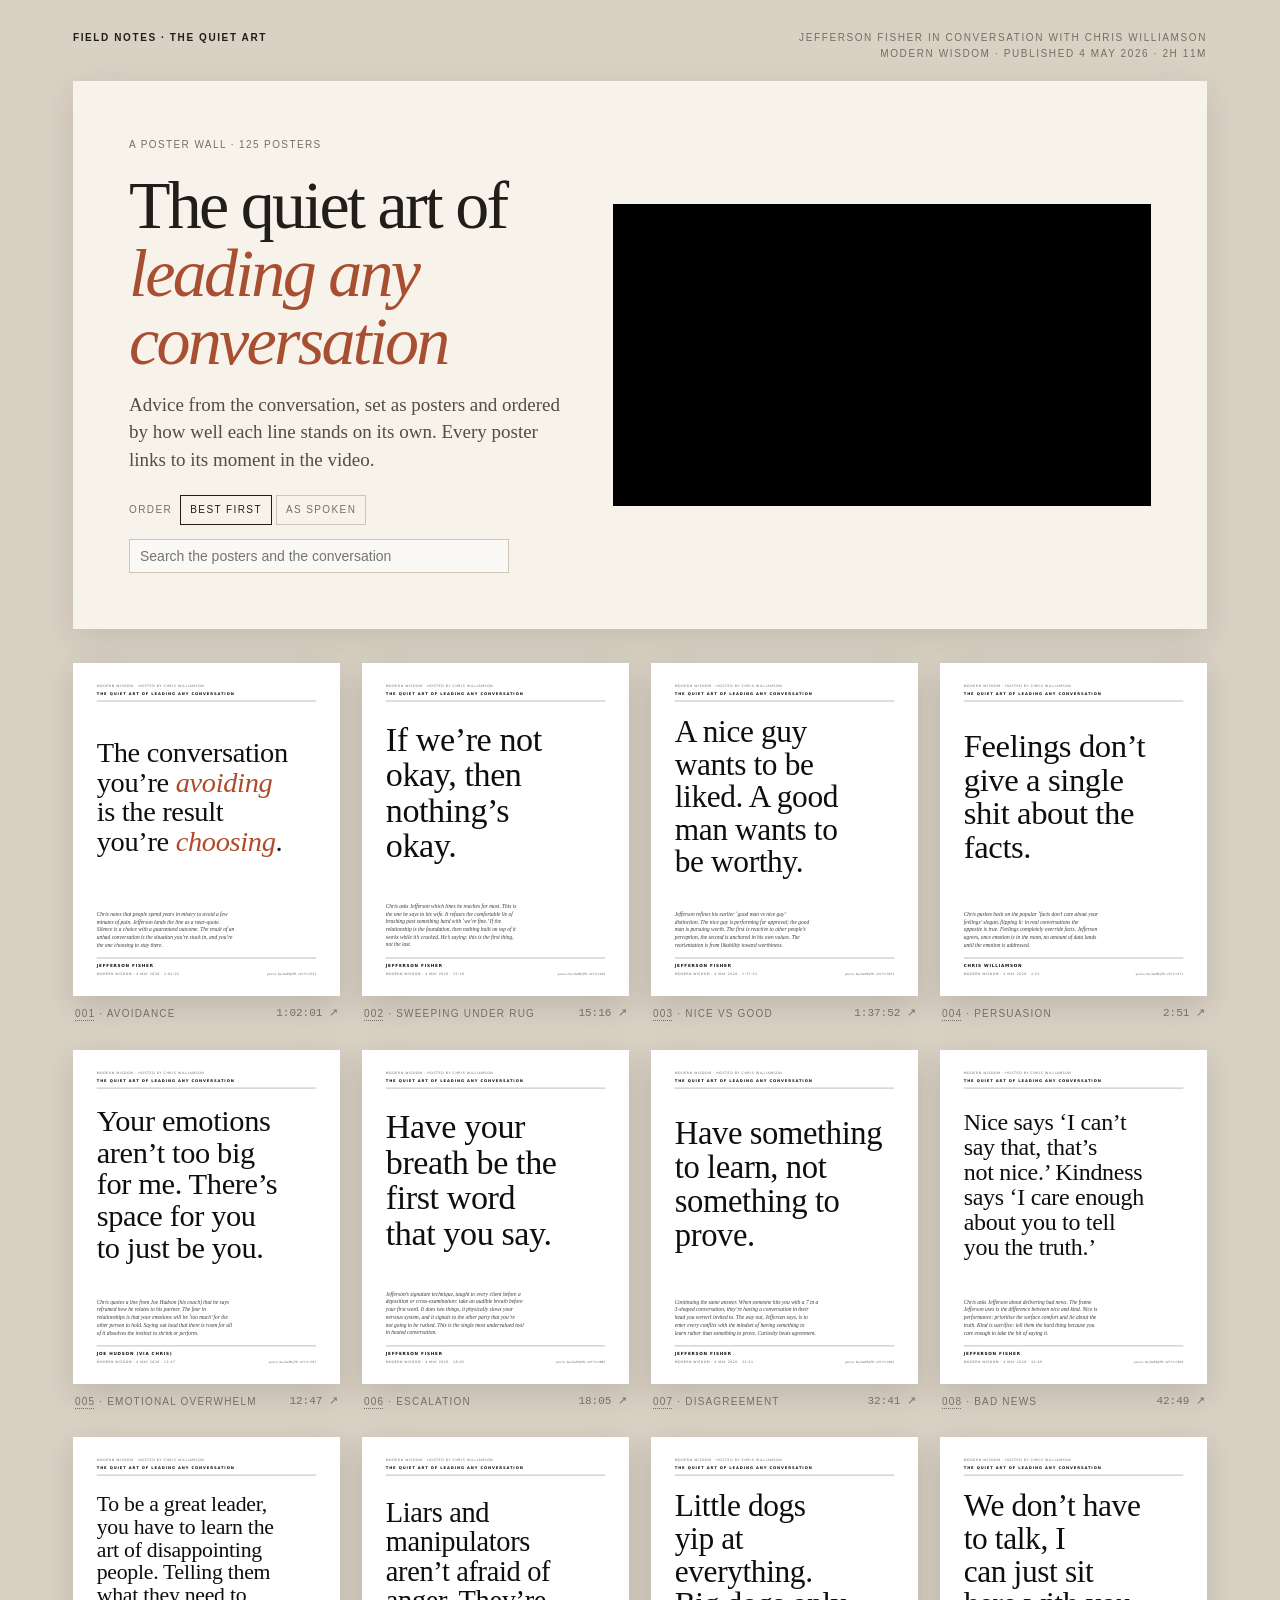
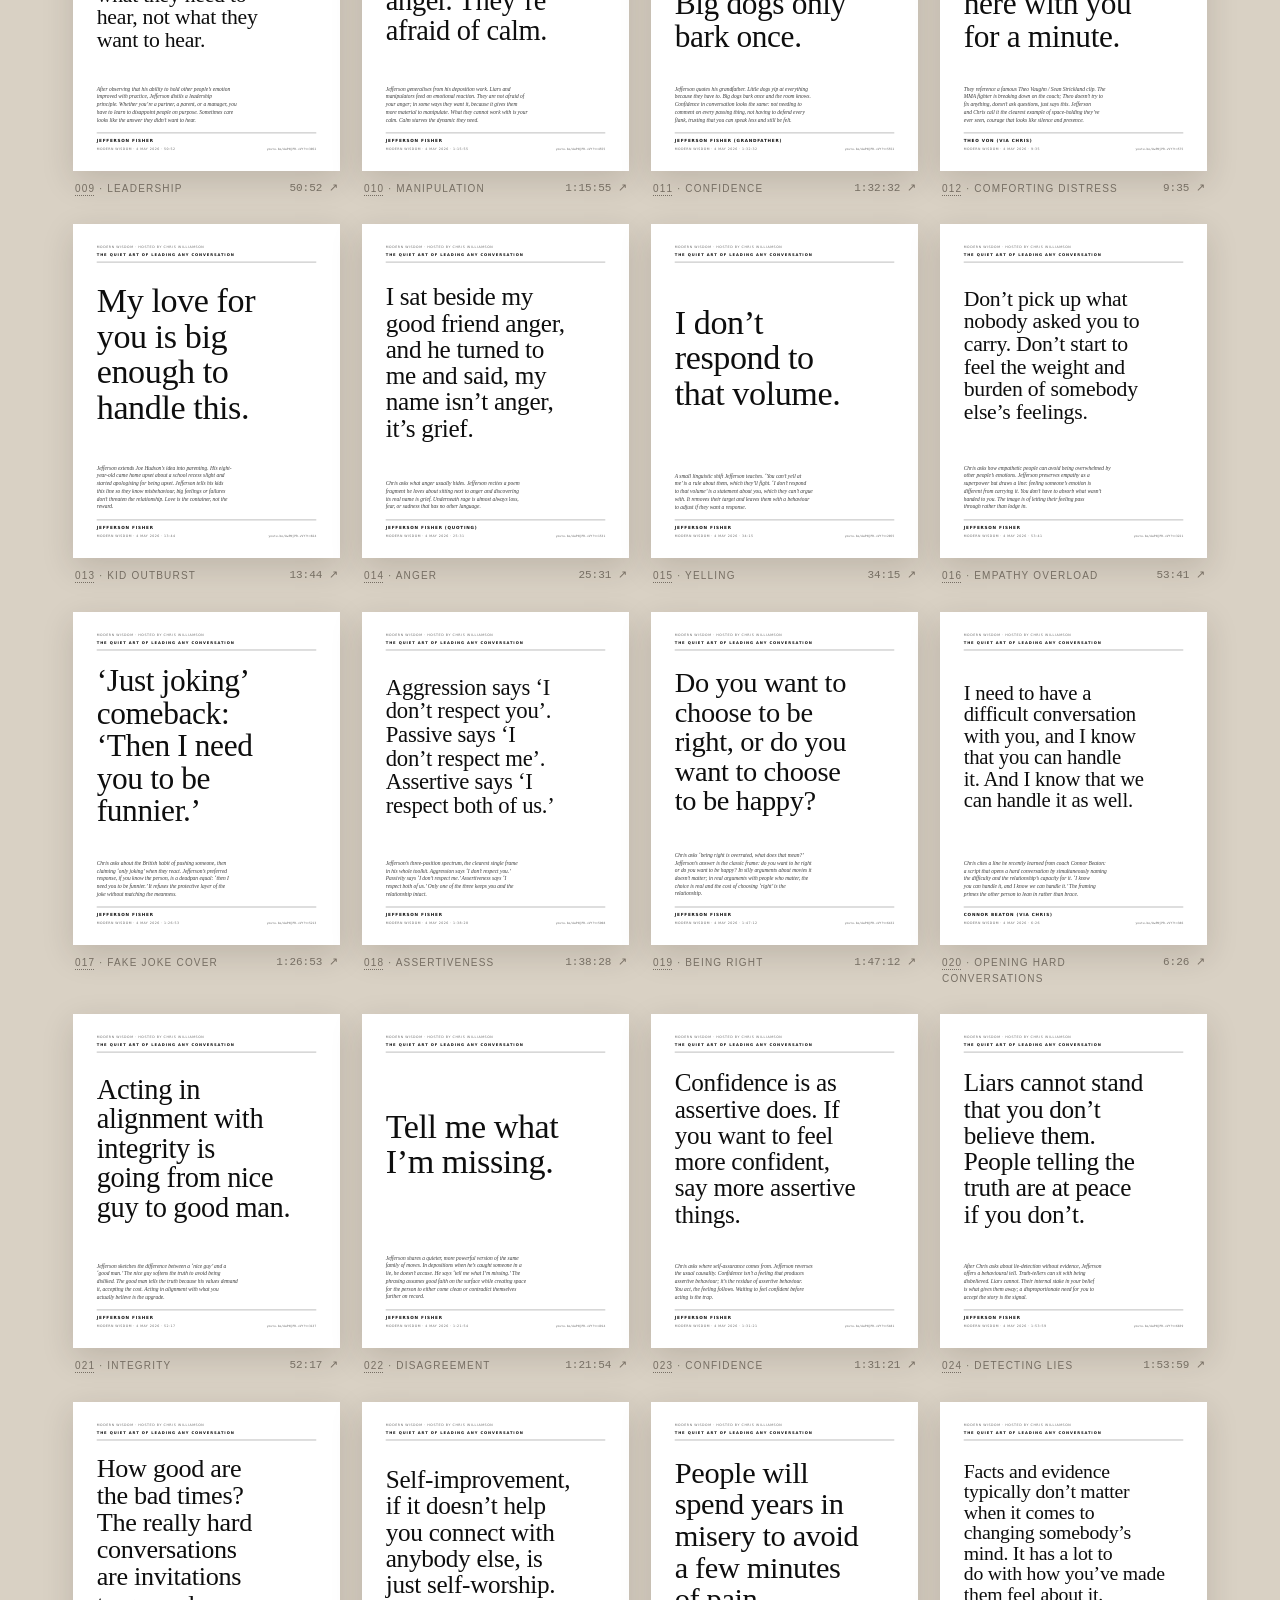
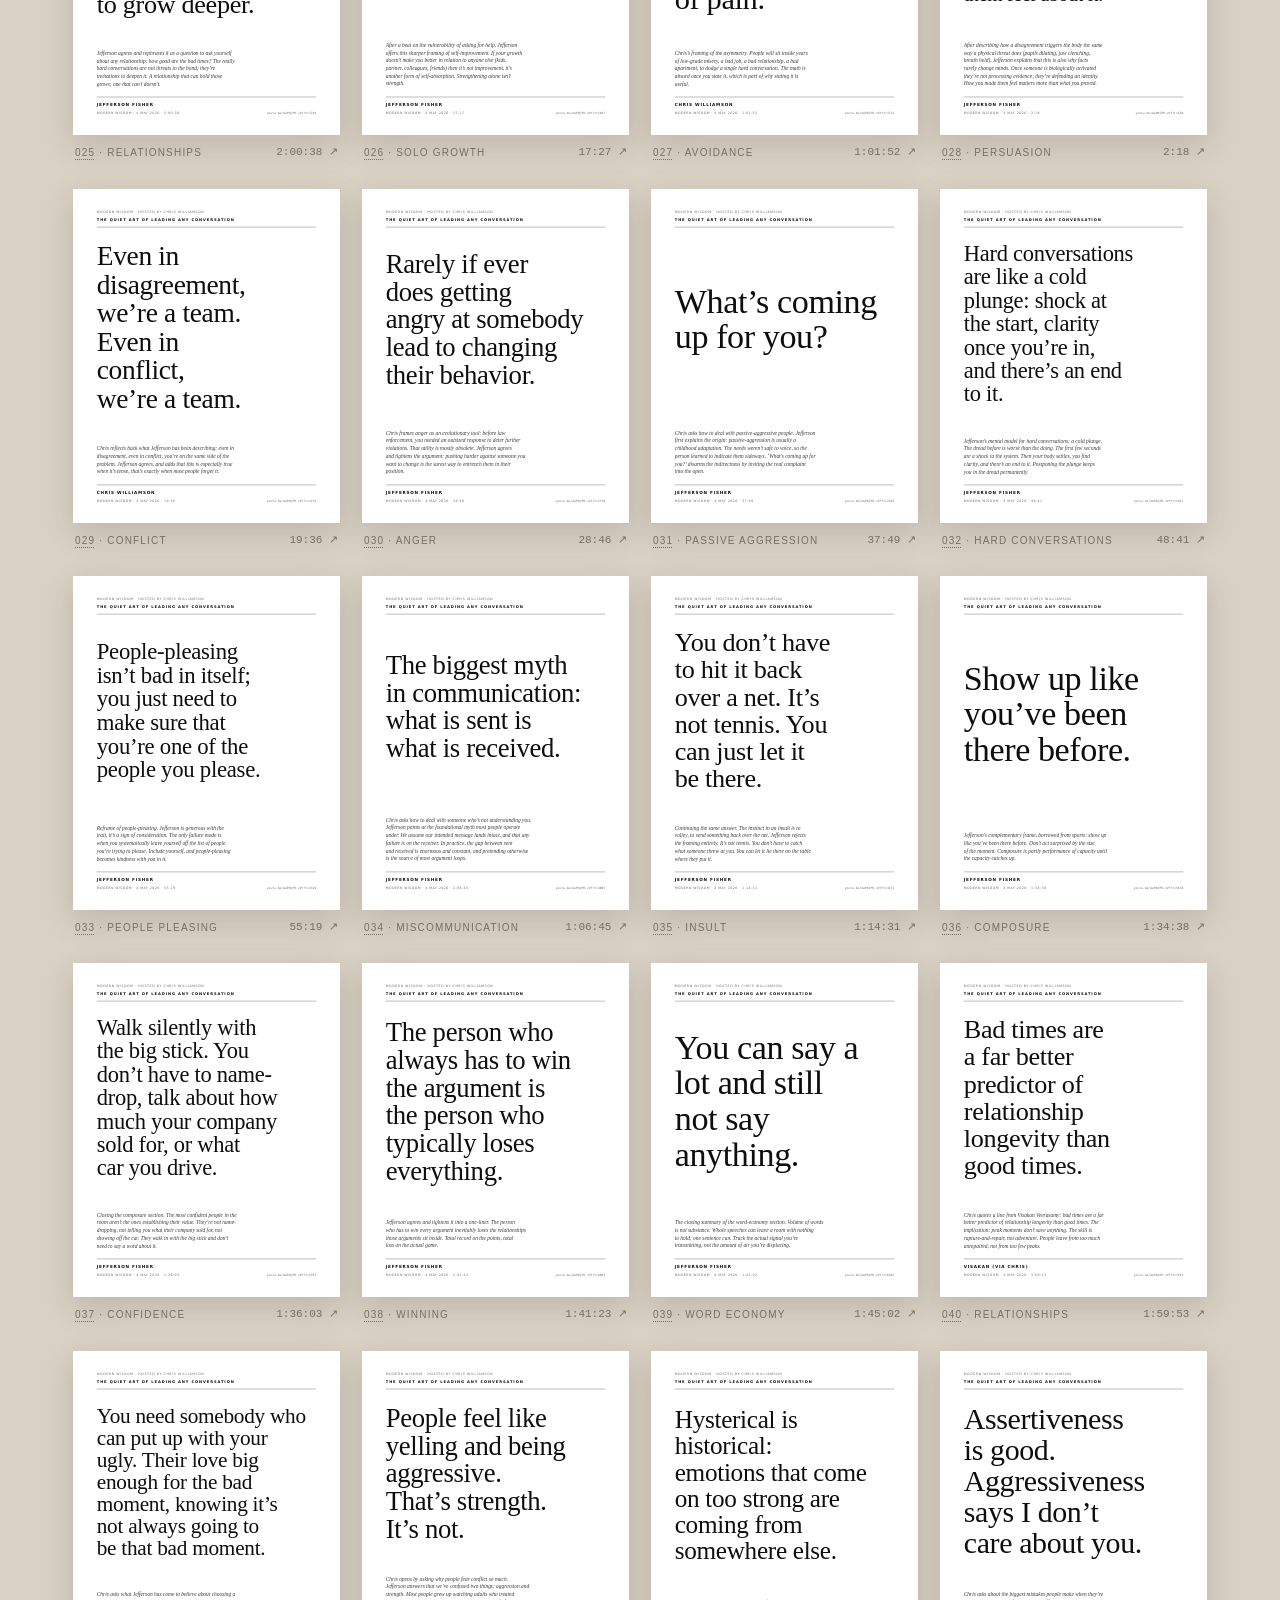
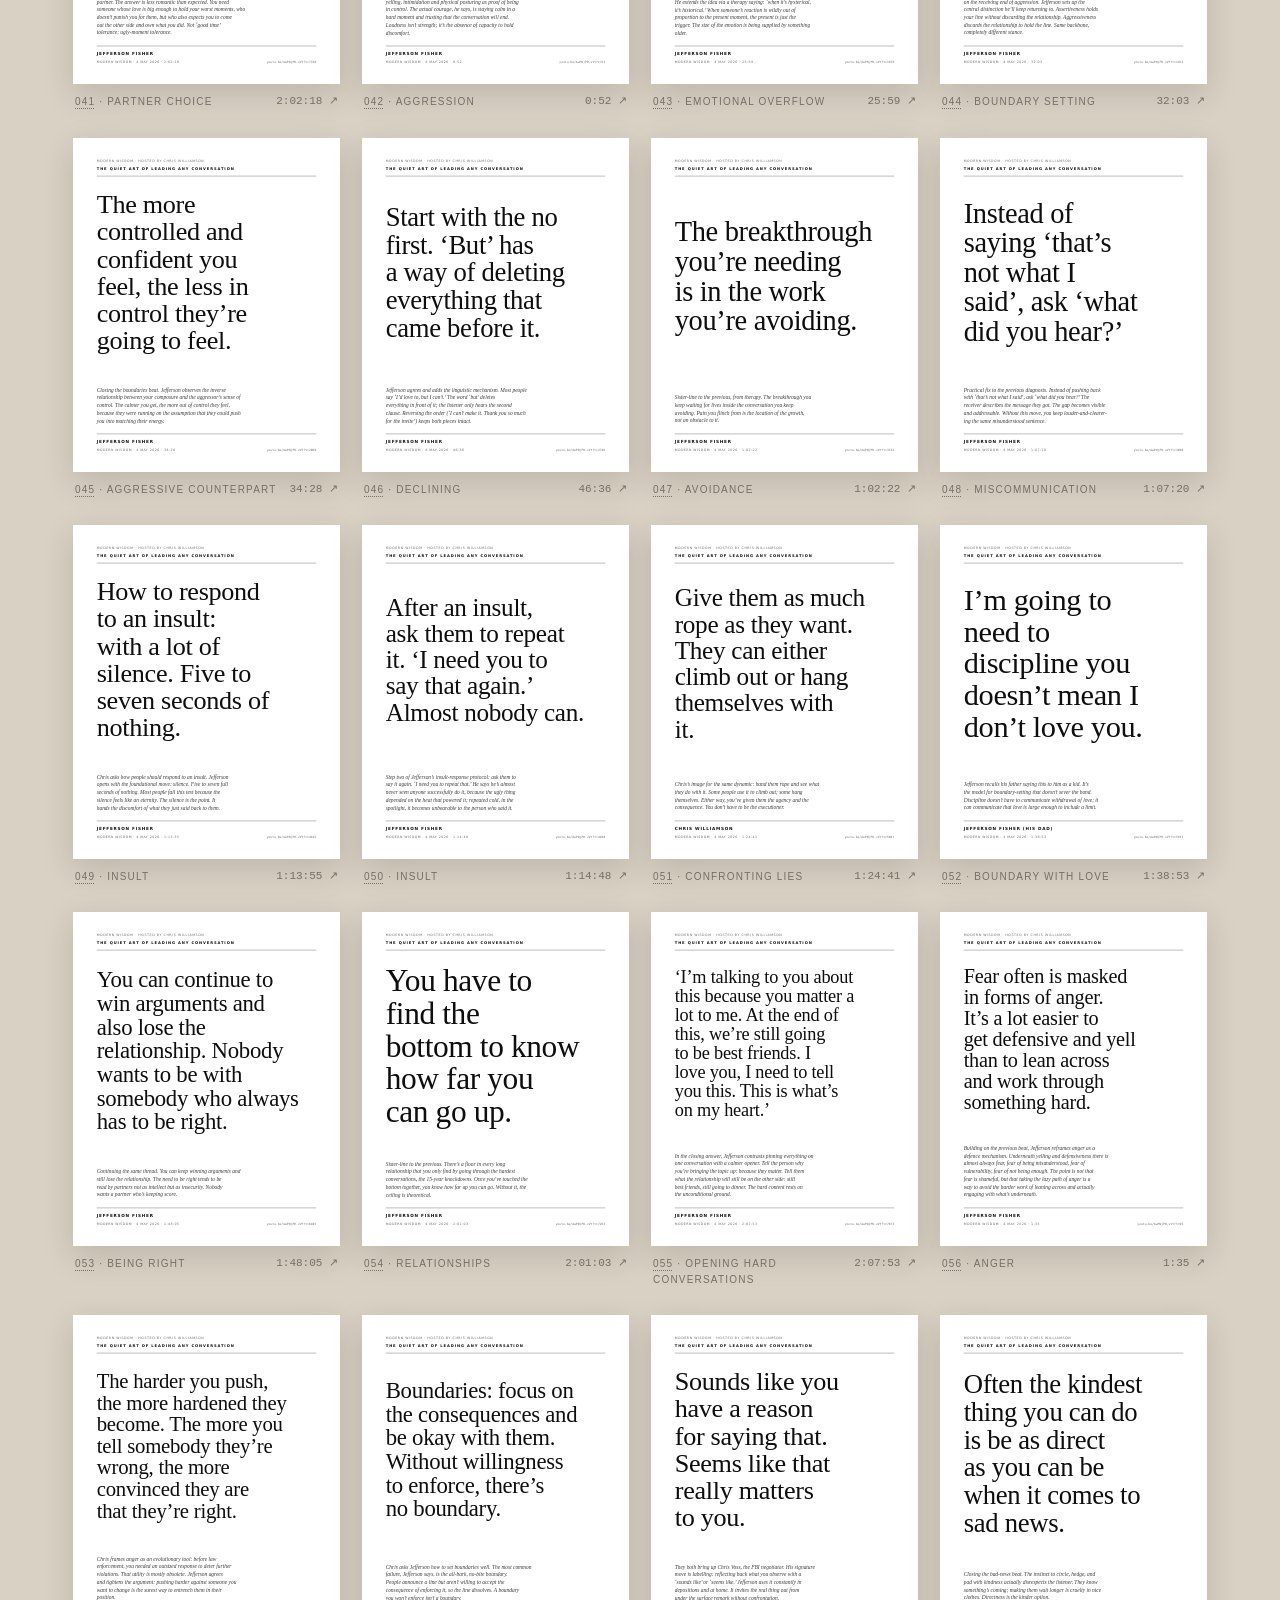
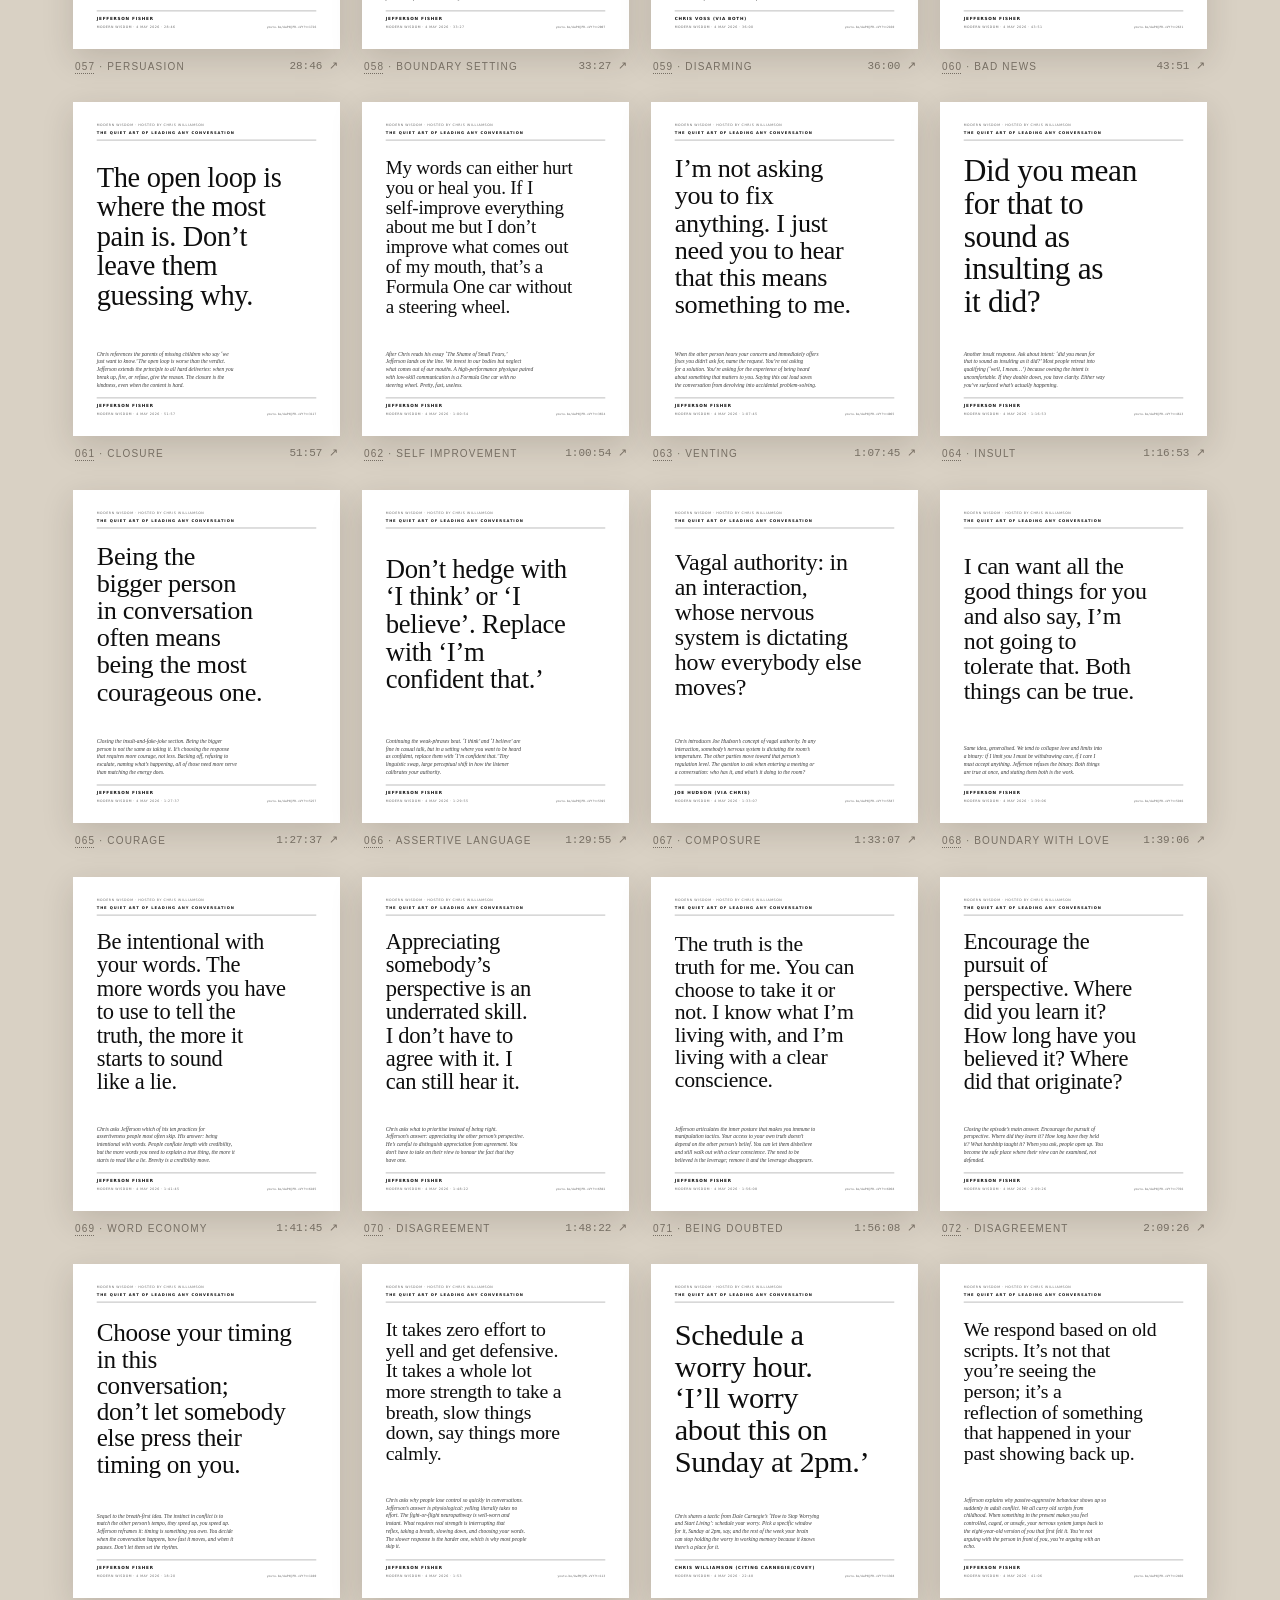
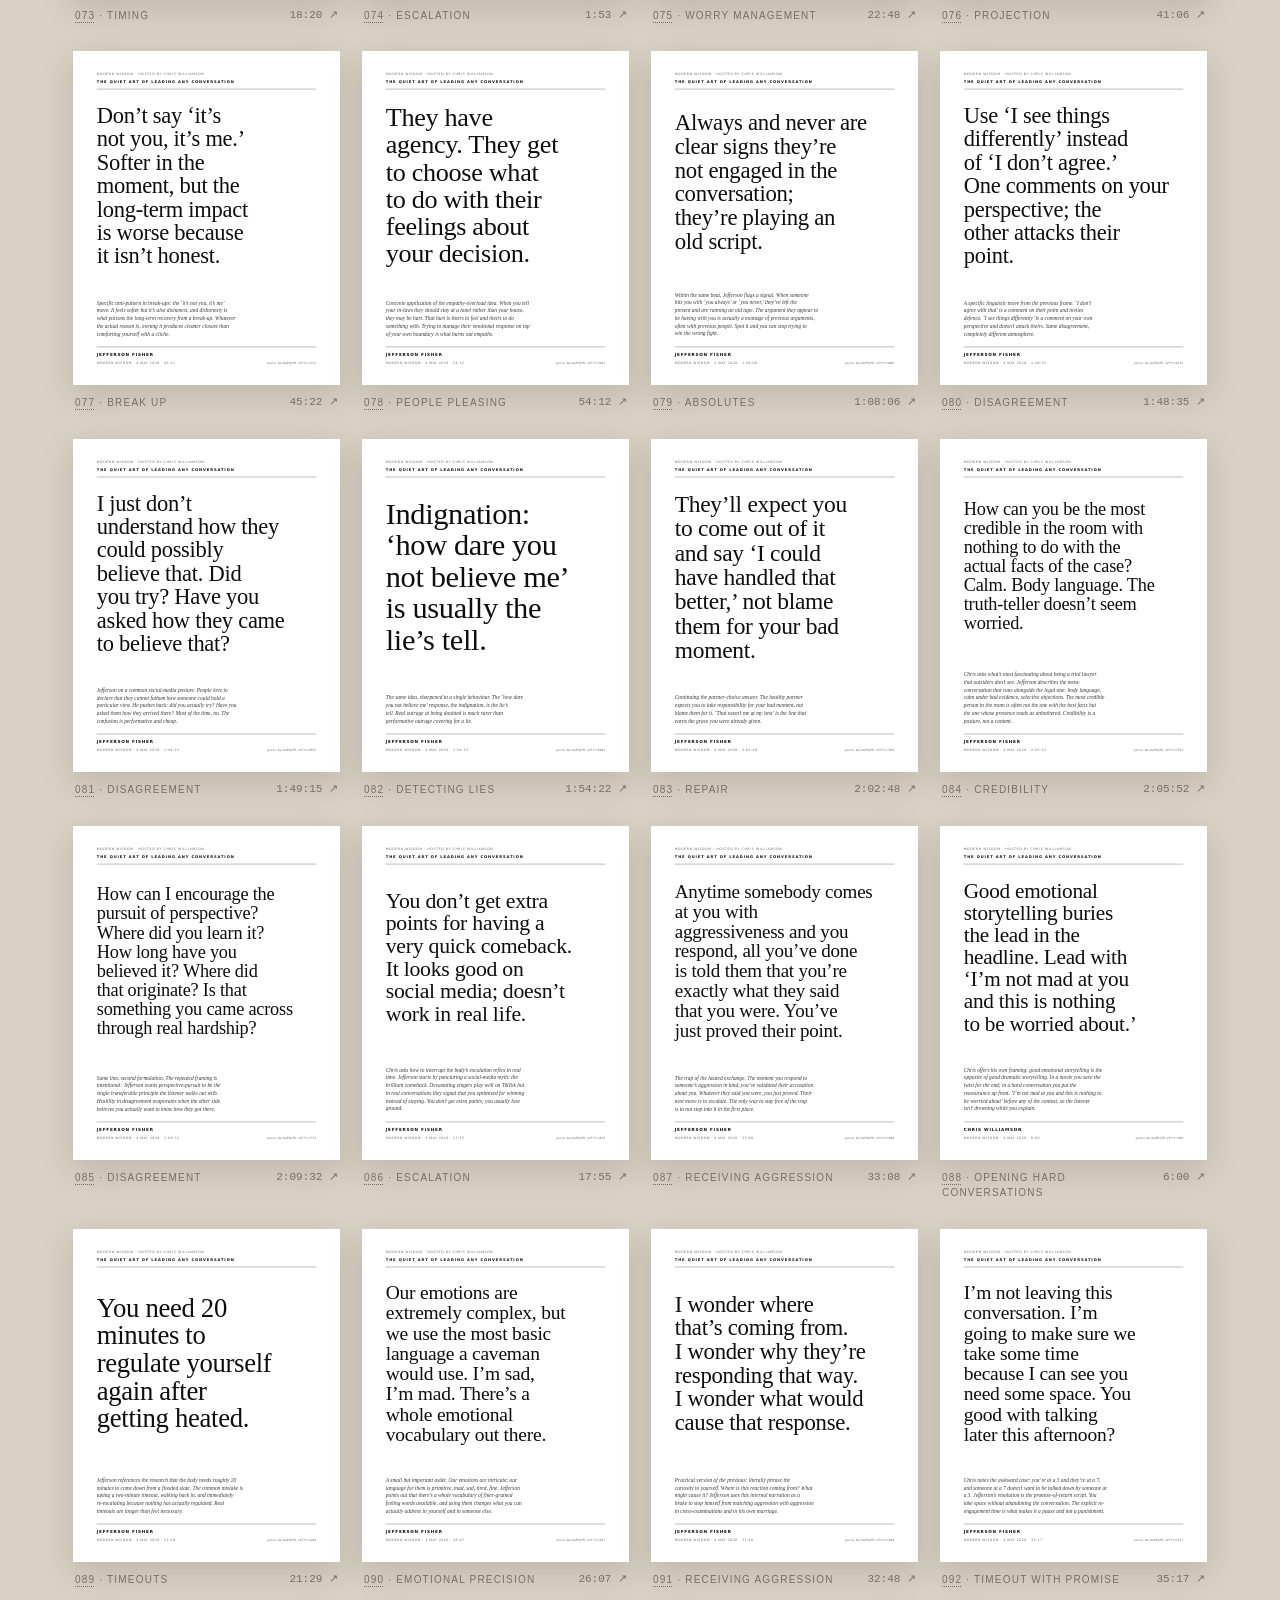
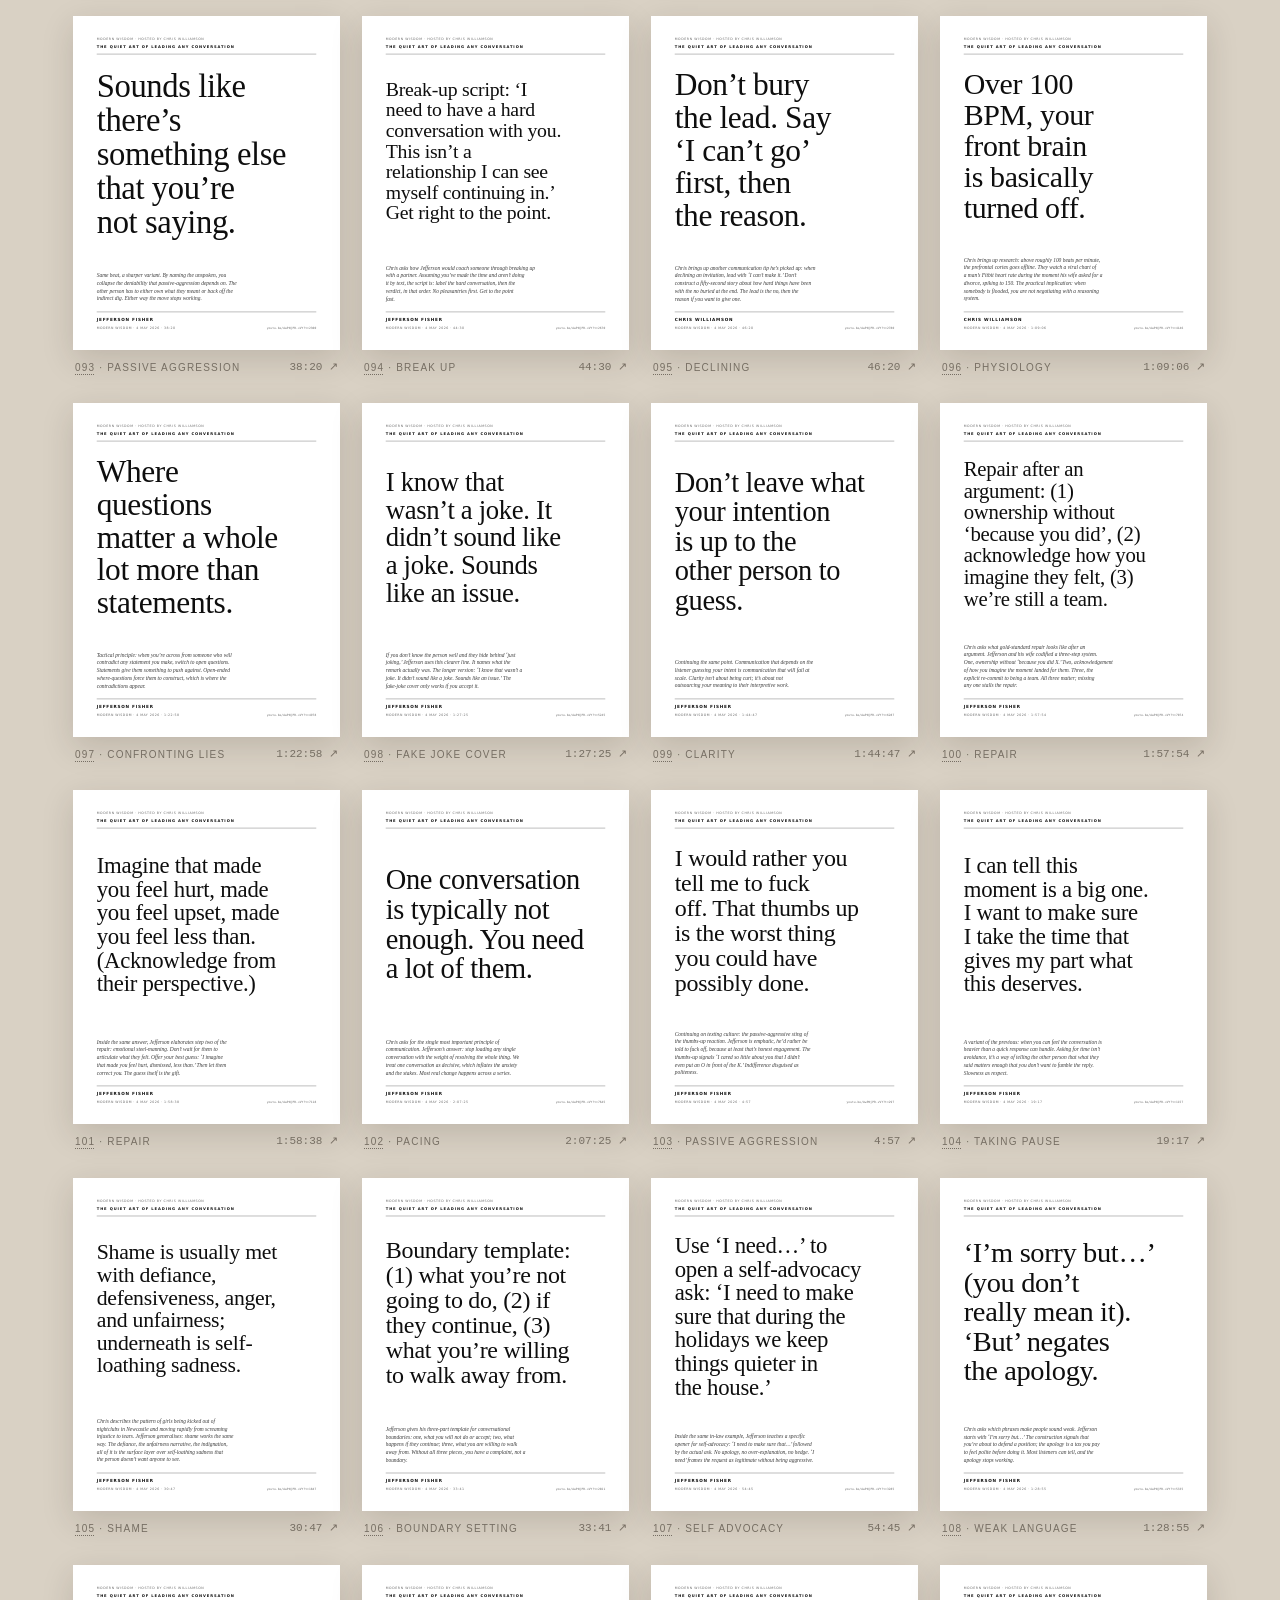
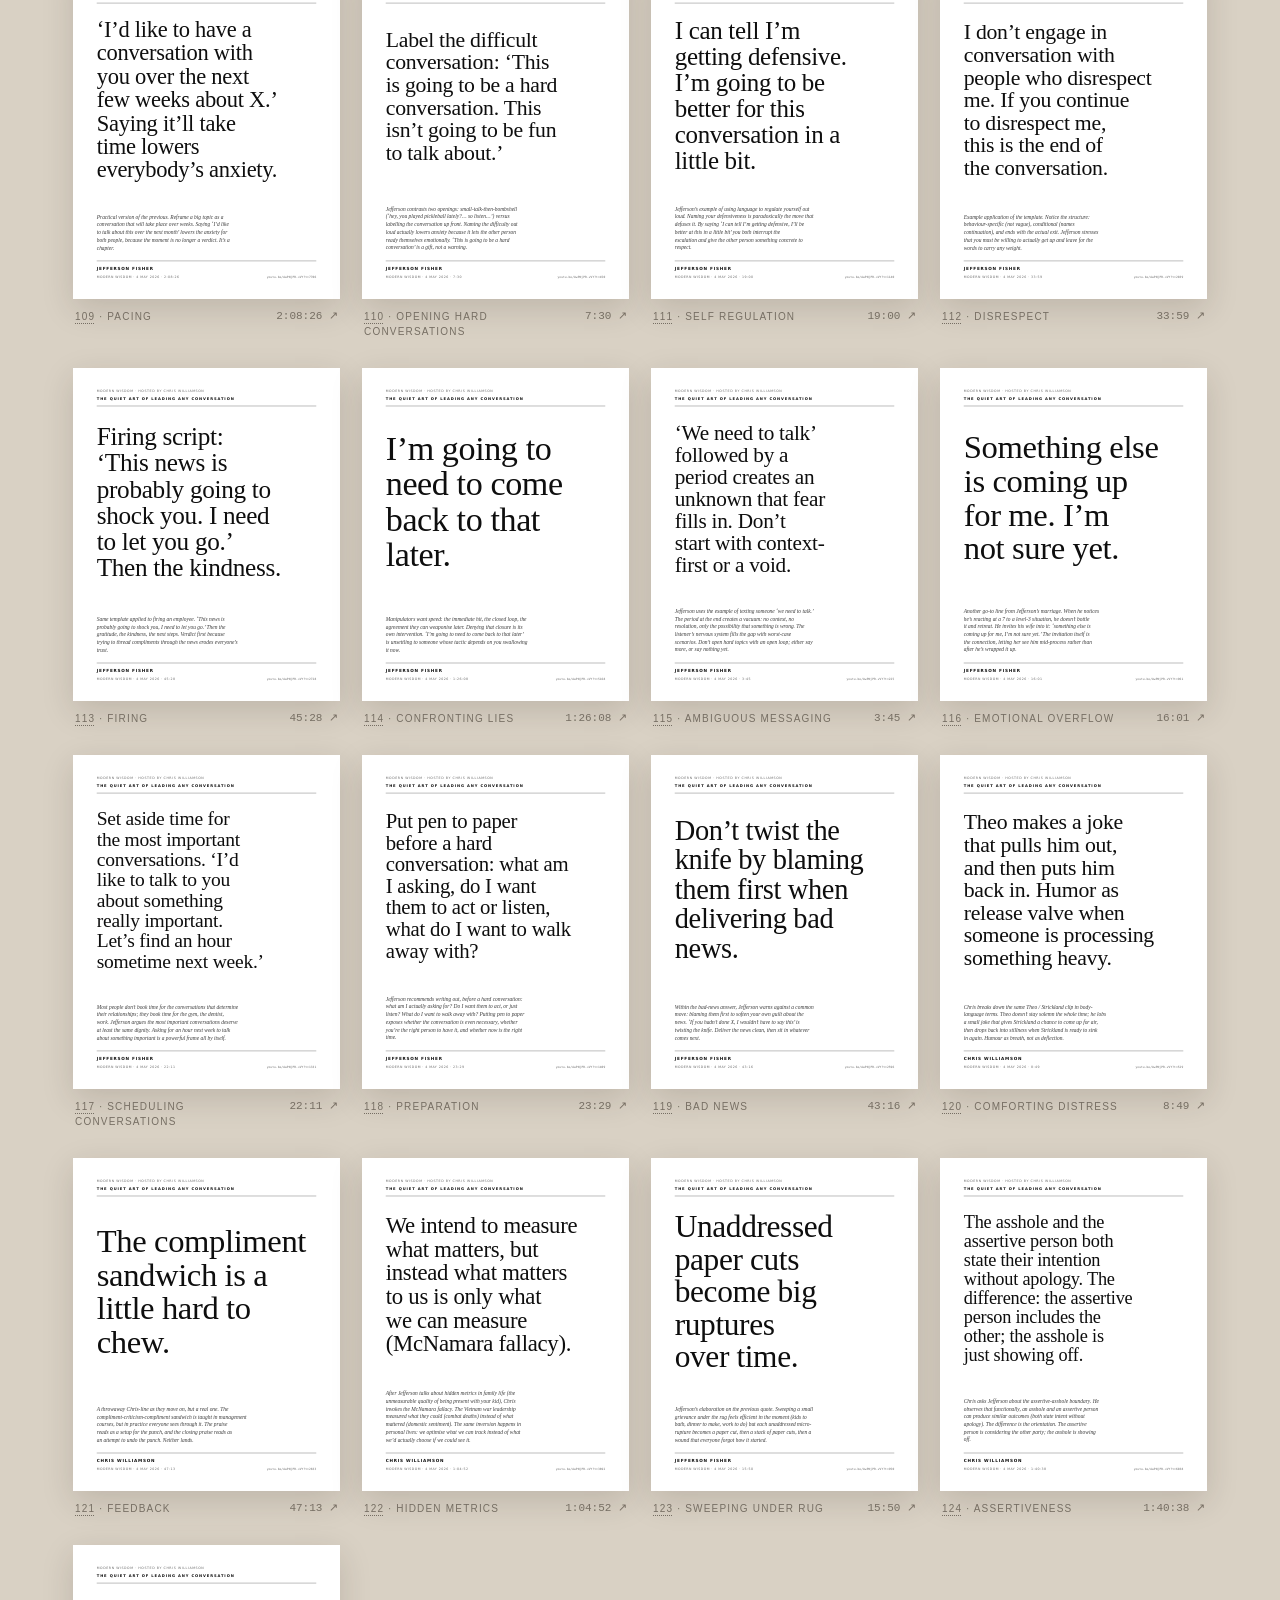
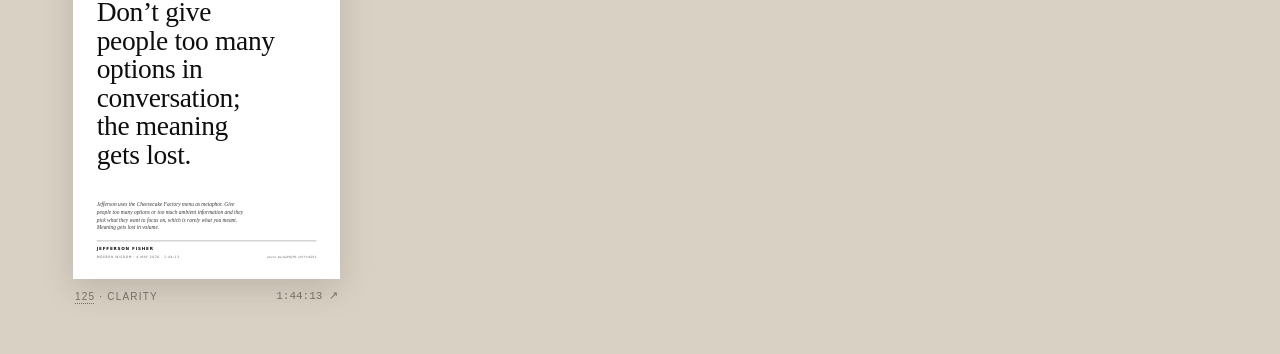
==== commit 6221046c: "Run every reading site on one shared library Each site carried its own copy of the player sync and s" ====
--- a/jefferson-fisher/index.html
+++ b/jefferson-fisher/index.html
@@ -7,18 +7,29 @@
 <meta property="og:type" content="article"><meta property="og:site_name" content="Field notes">
 <meta property="og:title" content="Jefferson Fisher: The Quiet Art of Leading Any Conversation"><meta property="og:description" content="125 posters of advice from Jefferson Fisher in conversation with Chris Williamson, each linked to its moment in the video.">
 <meta property="og:url" content="https://epologee.github.io/field-notes/jefferson-fisher/index.html"><meta property="og:image" content="https://i.ytimg.com/vi/AwPNjPR-vVY/maxresdefault.jpg">
-<meta property="og:image:width" content="1280"><meta property="og:image:height" content="720"><meta name="twitter:card" content="summary_large_image">
+<meta property="og:image:width" content="1280"><meta property="og:image:height" content="720"><meta property="og:image:alt" content="Jefferson Fisher and Chris Williamson on Modern Wisdom">
+<meta name="twitter:card" content="summary_large_image">
+<style>html{-webkit-text-size-adjust:100%;text-size-adjust:100%;hanging-punctuation:first allow-end last}
+body{text-rendering:optimizeLegibility;font-kerning:normal;font-variant-ligatures:common-ligatures contextual}
+p,li,blockquote,figcaption{text-wrap:pretty;hyphens:auto;-webkit-hyphens:auto;hyphenate-limit-chars:7 3 3;orphans:2;widows:2}
+p{font-variant-numeric:oldstyle-nums proportional-nums;max-inline-size:75ch}
+h1,h2,h3{text-wrap:balance;hyphens:manual}
+time,.time,[data-timecode],kbd,code{font-variant-numeric:tabular-nums lining-nums}
+abbr{font-variant-caps:all-small-caps;letter-spacing:.02em;text-decoration:none}
+mark{color:inherit}
+@media print{.screen,#player{display:none!important}h1,h2,h3{break-after:avoid}blockquote,figure{break-inside:avoid}}</style>
 <style>
-:root{--ink:#211d19;--muted:#766e63;--desk:#d9d1c4;--paper:#f7f3eb;--rule:#cfc6b8;--accent:#a84f32;--serif:"Iowan Old Style",Baskerville,Georgia,serif;--sans:-apple-system,BlinkMacSystemFont,"Segoe UI",sans-serif;--mono:ui-monospace,monospace}*{box-sizing:border-box}body{margin:0;background:var(--desk);color:var(--ink);font:16px/1.55 var(--sans)}header{max-width:1190px;margin:auto;padding:30px 28px 20px;display:flex;justify-content:space-between;gap:20px;font-size:10px;letter-spacing:.16em;text-transform:uppercase;color:var(--muted)}header strong{color:var(--ink)}header a{color:inherit;text-decoration:none}header a:hover{color:var(--accent)}header span{text-align:right}main{max-width:1190px;margin:auto;padding:0 28px 50px}.intro{display:grid;grid-template-columns:minmax(0,1fr) minmax(0,1.2fr);gap:36px;align-items:center;background:var(--paper);padding:clamp(28px,5vw,56px);box-shadow:0 10px 34px #251d141c;margin-bottom:34px}.kicker{font-size:10px;letter-spacing:.14em;text-transform:uppercase;color:var(--muted)}h1{font:500 clamp(40px,6vw,68px)/1 var(--serif);letter-spacing:-.04em;margin:18px 0 16px}h1 em{color:var(--accent);font-weight:400}.deck{font:19px/1.45 var(--serif);color:#554c42;margin:0}.slot{position:relative;aspect-ratio:16/9;background:#000}.screen{position:absolute;inset:0;background:#000}.screen iframe,.screen>div{position:absolute;inset:0;width:100%;height:100%;border:0}.docked .screen{position:fixed;inset:auto 16px 16px auto;width:clamp(200px,60vw,360px);aspect-ratio:16/9;z-index:5;box-shadow:0 12px 40px #0006}.docked main{padding-bottom:calc(clamp(200px,60vw,360px)*9/16 + 40px)}.order{margin:22px 0 0;font-size:10px;letter-spacing:.14em;text-transform:uppercase;color:var(--muted)}.order button{font:inherit;letter-spacing:inherit;text-transform:inherit;color:var(--muted);background:none;border:1px solid var(--rule);padding:6px 9px;margin-left:4px;cursor:pointer}.order button[aria-pressed=true]{color:var(--ink);border-color:var(--ink)}li.current .poster{outline:3px solid var(--accent);outline-offset:5px}ol{list-style:none;margin:0;padding:0;display:grid;grid-template-columns:repeat(auto-fill,minmax(260px,1fr));gap:28px 22px}.poster{display:block;box-shadow:0 10px 30px #251d1426;transition:transform .15s}.poster:hover{transform:translateY(-3px)}.poster img{display:block;width:100%;height:auto}.caption{display:flex;justify-content:space-between;gap:10px;margin:10px 2px 0;font-size:10px;letter-spacing:.12em;text-transform:uppercase;color:var(--muted)}.caption .time{font:11px var(--mono);letter-spacing:0;text-transform:none;color:var(--muted);text-decoration:none;white-space:nowrap}.caption a:hover{color:var(--accent)}.caption .file{color:inherit;text-decoration:underline dotted;text-underline-offset:3px}
-@media print{@page{size:A4;margin:12mm}body{background:white}header span{text-align:left}.slot,.screen,.order{display:none!important}.intro{display:block;box-shadow:none;padding:0 0 8mm}ol{grid-template-columns:repeat(2,1fr);gap:8mm}li{break-inside:avoid}.poster{box-shadow:none;outline:1px solid #ddd}li.current .poster{outline:1px solid #ddd}}
-@media(max-width:740px){header{padding:20px 16px 12px}main{padding:0 16px 30px}.intro{grid-template-columns:1fr;gap:24px;padding:26px 22px}ol{grid-template-columns:1fr}}
+:root{--ink:#211d19;--muted:#766e63;--desk:#d9d1c4;--paper:#f7f3eb;--rule:#cfc6b8;--accent:#a84f32;--serif:"Iowan Old Style",Baskerville,Georgia,serif;--sans:-apple-system,BlinkMacSystemFont,"Segoe UI",sans-serif;--mono:ui-monospace,monospace}*{box-sizing:border-box}body{margin:0;background:var(--desk);color:var(--ink);font:16px/1.55 var(--sans)}header{max-width:1190px;margin:auto;padding:30px 28px 20px;display:flex;justify-content:space-between;gap:20px;font-size:10px;letter-spacing:.16em;text-transform:uppercase;color:var(--muted)}header strong{color:var(--ink)}header a{color:inherit;text-decoration:none}header a:hover{color:var(--accent)}header span{text-align:right}main{max-width:1190px;margin:auto;padding:0 28px 50px}.intro{display:grid;grid-template-columns:minmax(0,1fr) minmax(0,1.2fr);gap:36px;align-items:center;background:var(--paper);padding:clamp(28px,5vw,56px);box-shadow:0 10px 34px #251d141c;margin-bottom:34px}.kicker{font-size:10px;letter-spacing:.14em;text-transform:uppercase;color:var(--muted)}h1{font:500 clamp(40px,6vw,68px)/1 var(--serif);letter-spacing:-.04em;margin:18px 0 16px}h1 em{color:var(--accent);font-weight:400}.deck{font:19px/1.45 var(--serif);color:#554c42;margin:0}.slot{position:relative;aspect-ratio:16/9;background:#000}.screen{position:absolute;inset:0;background:#000}.screen iframe,.screen>div{position:absolute;inset:0;width:100%;height:100%;border:0}.docked .screen{position:fixed;inset:auto 16px 16px auto;width:clamp(200px,60vw,360px);aspect-ratio:16/9;z-index:5;box-shadow:0 12px 40px #0006}.docked main{padding-bottom:calc(clamp(200px,60vw,360px)*9/16 + 40px)}.order{margin:22px 0 0;font-size:10px;letter-spacing:.14em;text-transform:uppercase;color:var(--muted)}.order button{font:inherit;letter-spacing:inherit;text-transform:inherit;color:var(--muted);background:none;border:1px solid var(--rule);padding:6px 9px;margin-left:4px;cursor:pointer}.order button[aria-pressed=true]{color:var(--ink);border-color:var(--ink)}li.current .poster{outline:3px solid var(--accent);outline-offset:5px}ol.wall{list-style:none;margin:0;padding:0;display:grid;grid-template-columns:repeat(auto-fill,minmax(260px,1fr));gap:28px 22px}.poster{display:block;box-shadow:0 10px 30px #251d1426;transition:transform .15s}.poster:hover{transform:translateY(-3px)}.poster img{display:block;width:100%;height:auto}.caption{display:flex;justify-content:space-between;gap:10px;margin:10px 2px 0;font-size:10px;letter-spacing:.12em;text-transform:uppercase;color:var(--muted)}.caption .time{font:11px var(--mono);letter-spacing:0;text-transform:none;color:var(--muted);text-decoration:none;white-space:nowrap}.caption a:hover{color:var(--accent)}.caption .file{color:inherit;text-decoration:underline dotted;text-underline-offset:3px}.find{margin:14px 0 0}.find input{font:14px var(--sans);width:min(100%,380px);padding:8px 10px;border:1px solid var(--rule);border-radius:0;background:#ffffff80;color:var(--ink)}.find input:focus{outline:none;border-color:var(--ink)}.spoken{margin:0 0 26px;font-size:10px;letter-spacing:.14em;text-transform:uppercase;color:var(--muted)}.spoken button{font:11px var(--mono);letter-spacing:0;text-transform:none;color:var(--ink);background:none;border:1px solid var(--rule);padding:5px 8px;margin:6px 6px 0 0;cursor:pointer}.spoken button:hover{border-color:var(--ink)}li.break{grid-column:1/-1;border-top:1px dashed var(--rule);padding:9px 2px 0;font-size:10px;letter-spacing:.12em;text-transform:uppercase;color:var(--muted)}li.break span{color:var(--ink);margin-right:8px}li.break.playing{border-top-style:solid;border-top-color:var(--muted)}
+@media print{@page{size:A4;margin:12mm}body{background:white}header span{text-align:left}.slot,.screen,.order,.find,.spoken,li.break{display:none!important}.intro{display:block;box-shadow:none;padding:0 0 8mm}ol.wall{grid-template-columns:repeat(2,1fr);gap:8mm}li{break-inside:avoid}.poster{box-shadow:none;outline:1px solid #ddd}li.current .poster{outline:1px solid #ddd}}
+@media(max-width:740px){header{padding:20px 16px 12px}main{padding:0 16px 30px}.intro{grid-template-columns:1fr;gap:24px;padding:26px 22px}ol.wall{grid-template-columns:1fr}}
 </style></head>
 <body>
 <header><strong><a href="../index.html">Field notes</a> · The quiet art</strong><span>Jefferson Fisher in conversation with Chris Williamson<br>Modern Wisdom · Published 4 May 2026 · 2h 11m</span></header>
 <main>
-<section class="intro"><div><div class="kicker">A poster wall · 125 posters</div><h1>The quiet art of<br><em>leading any conversation</em></h1><p class="deck">Advice from the conversation, set as posters and ordered by how well each line stands on its own. Every poster links to its moment in the video.</p><p class="order">Order <button data-order="score" aria-pressed="true">Best first</button><button data-order="time" aria-pressed="false">As spoken</button></p></div>
+<section class="intro"><div><div class="kicker">A poster wall · 125 posters</div><h1>The quiet art of<br><em>leading any conversation</em></h1><p class="deck">Advice from the conversation, set as posters and ordered by how well each line stands on its own. Every poster links to its moment in the video.</p><p class="order">Order <button data-order="score" aria-pressed="true">Best first</button><button data-order="time" aria-pressed="false">As spoken</button></p><p class="find"><input id="q" type="search" placeholder="Search the posters and the conversation" aria-label="Search the posters and the conversation" autocomplete="off"></p></div>
 <div class="slot"><div class="screen"><div id="player"></div></div></div></section>
-<ol>
+<div id="spoken" class="spoken" hidden></div><p id="empty" class="spoken" hidden>No poster or moment mentions these words.</p>
+<ol class="wall">
 <li id="p3721" data-seconds="3721"><a class="poster" href="#p3721"><img src="posters/3721.svg" alt="The conversation you&#x27;re avoiding is the result you&#x27;re choosing." loading="lazy" width="1080" height="1350"></a>
 <p class="caption"><span><a class="file" href="posters/3721.svg" target="_blank" rel="noopener" title="Open this poster on its own">001</a> · Avoidance</span><a class="time" href="https://youtu.be/AwPNjPR-vVY?t=3719" target="_blank" rel="noopener">1:02:01 ↗</a></p></li>
 <li id="p916" data-seconds="916"><a class="poster" href="#p916"><img src="posters/916.svg" alt="If we&#x27;re not okay, then nothing&#x27;s okay." loading="lazy" width="1080" height="1350"></a>
@@ -231,9 +242,9 @@
 <p class="caption"><span><a class="file" href="posters/1847.svg" target="_blank" rel="noopener" title="Open this poster on its own">105</a> · Shame</span><a class="time" href="https://youtu.be/AwPNjPR-vVY?t=1845" target="_blank" rel="noopener">30:47 ↗</a></p></li>
 <li id="p2021" data-seconds="2021"><a class="poster" href="#p2021"><img src="posters/2021.svg" alt="Boundary template: (1) what you&#x27;re not going to do, (2) if they continue, (3) what you&#x27;re willing to walk away from." loading="lazy" width="1080" height="1350"></a>
 <p class="caption"><span><a class="file" href="posters/2021.svg" target="_blank" rel="noopener" title="Open this poster on its own">106</a> · Boundary setting</span><a class="time" href="https://youtu.be/AwPNjPR-vVY?t=2019" target="_blank" rel="noopener">33:41 ↗</a></p></li>
-<li id="p3285" data-seconds="3285"><a class="poster" href="#p3285"><img src="posters/3285.svg" alt="Use &#x27;I need...&#x27; to open a self-advocacy ask: &#x27;I need to make sure that during the holidays we keep things quieter in the house.&#x27;" loading="lazy" width="1080" height="1350"></a>
+<li id="p3285" data-seconds="3285"><a class="poster" href="#p3285"><img src="posters/3285.svg" alt="Use &#x27;I need…&#x27; to open a self-advocacy ask: &#x27;I need to make sure that during the holidays we keep things quieter in the house.&#x27;" loading="lazy" width="1080" height="1350"></a>
 <p class="caption"><span><a class="file" href="posters/3285.svg" target="_blank" rel="noopener" title="Open this poster on its own">107</a> · Self advocacy</span><a class="time" href="https://youtu.be/AwPNjPR-vVY?t=3283" target="_blank" rel="noopener">54:45 ↗</a></p></li>
-<li id="p5335" data-seconds="5335"><a class="poster" href="#p5335"><img src="posters/5335.svg" alt="&#x27;I&#x27;m sorry but...&#x27; (you don&#x27;t really mean it). &#x27;But&#x27; negates the apology." loading="lazy" width="1080" height="1350"></a>
+<li id="p5335" data-seconds="5335"><a class="poster" href="#p5335"><img src="posters/5335.svg" alt="&#x27;I&#x27;m sorry but…&#x27; (you don&#x27;t really mean it). &#x27;But&#x27; negates the apology." loading="lazy" width="1080" height="1350"></a>
 <p class="caption"><span><a class="file" href="posters/5335.svg" target="_blank" rel="noopener" title="Open this poster on its own">108</a> · Weak language</span><a class="time" href="https://youtu.be/AwPNjPR-vVY?t=5333" target="_blank" rel="noopener">1:28:55 ↗</a></p></li>
 <li id="p7706" data-seconds="7706"><a class="poster" href="#p7706"><img src="posters/7706.svg" alt="&#x27;I&#x27;d like to have a conversation with you over the next few weeks about X.&#x27; Saying it&#x27;ll take time lowers everybody&#x27;s anxiety." loading="lazy" width="1080" height="1350"></a>
 <p class="caption"><span><a class="file" href="posters/7706.svg" target="_blank" rel="noopener" title="Open this poster on its own">109</a> · Pacing</span><a class="time" href="https://youtu.be/AwPNjPR-vVY?t=7704" target="_blank" rel="noopener">2:08:26 ↗</a></p></li>
@@ -272,18 +283,325 @@
 </ol>
 </main>
 <script>
-const video='AwPNjPR-vVY',lead=2,wall=document.querySelector('ol'),cards=[...wall.children],slot=document.querySelector('.slot');
-let player,ready=false,started=false,following=null,hold=null,pending=null,lastT=0,humanUntil=0,current=null;
-function mark(li){if(li===current)return false;current?.classList.remove('current');current=li;li?.classList.add('current');return true}
-function select(li){mark(li);history.replaceState(null,'','#'+li.id);let to=Math.max(0,li.dataset.seconds-lead);if(!ready)return;if(started){pending={to,at:Date.now()};player.seekTo(to,true);player.playVideo()}else player.cueVideoById({videoId:video,startSeconds:to})}
-cards.forEach(li=>li.querySelector('.poster').onclick=ev=>{ev.preventDefault();select(li)});
+(function (root) {
+  'use strict';
+
+  const SEEK_TOLERANCE_S = 3;
+  const SEEK_TIMEOUT_MS = 8000;
+  const AD_RESTART_FROM_S = 30;
+  const AD_RESTART_TO_S = 5;
+  const HOLD_DISTANCE_S = 30;
+  const HOLD_TIMEOUT_MS = 180000;
+  const HUMAN_INPUT_MS = 3000;
+  const SNIPPET_CHARS = 170;
+  const TRANSCRIPT_RESULTS = 30;
+
+  function timecode(seconds) {
+    const n = Math.max(0, Math.floor(Number(seconds)));
+    const pad = v => String(v).padStart(2, '0');
+    return `${pad(Math.floor(n / 3600))}:${pad(Math.floor(n % 3600 / 60))}:${pad(n % 60)}`;
+  }
+
+  function words(text) {
+    return String(text).toLowerCase().normalize('NFD').replace(/[̀-ͯ]/g, '').match(/[\p{L}\p{N}]+/gu) || [];
+  }
+
+  function escapeHtml(text) {
+    return String(text).replace(/[&<>"]/g, c => ({ '&': '&amp;', '<': '&lt;', '>': '&gt;', '"': '&quot;' })[c]);
+  }
+
+  function itemPlayingAt(starts, t, lead) {
+    let found = -1;
+    starts.forEach((start, i) => {
+      if (start <= t + lead && (found < 0 || start >= starts[found])) found = i;
+    });
+    return found;
+  }
+
+  function breakPlayingAt(breaks, t) {
+    return breaks.find(b => b.start <= t && t < b.end) || null;
+  }
+
+  function itemAfterEachBreak(starts, breaks) {
+    return breaks.map(b => {
+      const i = starts.findIndex(start => start >= b.start);
+      return i < 0 ? starts.length : i;
+    });
+  }
+
+  function createReadingFilter() {
+    let ownSeek = null, adHold = null, lastTrusted = 0;
+    return {
+      seeked(to, now) { ownSeek = { to, at: now }; },
+      trust(t, now) {
+        if (ownSeek) {
+          const reachedTarget = Math.abs(t - ownSeek.to) <= SEEK_TOLERANCE_S;
+          if (!reachedTarget) {
+            if (now - ownSeek.at < SEEK_TIMEOUT_MS) return false;
+            adHold = { t: ownSeek.to, at: now };
+            ownSeek = null;
+            return false;
+          }
+          ownSeek = null;
+          adHold = null;
+        } else if (adHold) {
+          const stillAway = Math.abs(t - adHold.t) > HOLD_DISTANCE_S;
+          if (stillAway && now - adHold.at < HOLD_TIMEOUT_MS) return false;
+          adHold = null;
+        } else if (lastTrusted > AD_RESTART_FROM_S && t < AD_RESTART_TO_S) {
+          adHold = { t: lastTrusted, at: now };
+          return false;
+        }
+        lastTrusted = t;
+        return true;
+      },
+    };
+  }
+
+  const hitsIn = (list, terms) => terms.map(t => list.filter(w => w.startsWith(t)).length);
+  const queryTerms = q => [...new Set(words(q))];
+
+  function rankByHits(docs, terms) {
+    return docs.map((d, i) => {
+      const perTerm = hitsIn(d.words, terms);
+      return { i, found: perTerm.filter(Boolean).length, hits: perTerm.reduce((a, b) => a + b, 0) };
+    }).filter(r => r.hits).sort((a, b) => b.found - a.found || b.hits - a.hits || a.i - b.i);
+  }
+
+  function snippet(text, terms) {
+    const sentences = String(text).match(/[^.!?]+[.!?]*[”"]?/g) || [String(text)];
+    let best = sentences.map(s => [hitsIn(words(s), terms).reduce((a, b) => a + b, 0), s])
+      .sort((a, b) => b[0] - a[0])[0][1].trim();
+    if (best.length > SNIPPET_CHARS) best = best.slice(0, SNIPPET_CHARS - 3).replace(/\s+\S*$/, '') + '…';
+    return escapeHtml(best).replace(/[\p{L}\p{N}’']+/gu, w => {
+      const n = words(w)[0];
+      return n && terms.some(t => n.startsWith(t)) ? `<mark>${w}</mark>` : w;
+    });
+  }
+
+  function search(query, docs, transcriptWindows, starts, lead) {
+    const terms = queryTerms(query);
+    if (!terms.length) return null;
+    const content = rankByHits(docs.map(d => ({ words: words(d.text) })), terms)
+      .map(r => ({ ...r, terms, snippet: snippet(docs[r.i].text, terms) }));
+    const byItem = new Map();
+    rankByHits(transcriptWindows.map(([, w]) => ({ words: w.split(' ') })), terms)
+      .filter(r => r.found === terms.length)
+      .map(r => transcriptWindows[r.i][0])
+      .sort((a, b) => a - b)
+      .forEach(start => {
+        const item = itemPlayingAt(starts, start, lead);
+        const moment = byItem.get(item) || { item, start, moments: 0, terms };
+        moment.moments += 1;
+        byItem.set(item, moment);
+      });
+    const transcript = [...byItem.values()].slice(0, TRANSCRIPT_RESULTS);
+    return { terms, content, transcript };
+  }
+
+  function contentNote(note, explanation) {
+    return `<strong>Content note: ${escapeHtml(note)}.</strong> ${explanation} If you or someone else may be in immediate danger, contact local emergency services or crisis support.`;
+  }
+
+  function videoLink(video, seconds, lead) {
+    return `https://youtu.be/${video}?t=${Math.max(0, Math.floor(seconds) - lead)}`;
+  }
+
+  function centreInList(container, el, horizontal) {
+    if (!container || !el) return;
+    const box = container.getBoundingClientRect(), child = el.getBoundingClientRect();
+    container.scrollTo(horizontal
+      ? { left: container.scrollLeft + child.left - box.left - (container.clientWidth - child.width) / 2, behavior: 'smooth' }
+      : { top: container.scrollTop + child.top - box.top - (container.clientHeight - child.height) / 2, behavior: 'smooth' });
+  }
+
+  function mount(site) {
+    const lead = site.lead;
+    const items = site.items;
+    const starts = items.map(item => item.start);
+    const breaks = site.breaks || [];
+    const readings = createReadingFilter();
+    const indexOfHash = new Map(items.map((item, i) => ['#' + item.hash, i]));
+    const TITLE_PAGE = -1;
+    let player = null, ready = false, started = false, ticker = null;
+    let active = TITLE_PAGE, playingBreak = null, humanUntil = 0;
+
+    for (const ev of ['wheel', 'touchmove', 'keydown']) {
+      addEventListener(ev, () => { humanUntil = Date.now() + HUMAN_INPUT_MS; }, { passive: true });
+    }
+
+    function cue(seconds) {
+      if (ready && !started) player.cueVideoById({ videoId: site.video, startSeconds: Math.max(0, seconds) });
+    }
+
+    function seek(seconds) {
+      const to = Math.max(0, seconds);
+      readings.seeked(to, Date.now());
+      player.seekTo(to, true);
+      if (site.playOnSelect) player.playVideo();
+    }
+
+    function markCurrent(i) {
+      if (!site.mark) return;
+      items.forEach((_, n) => {
+        const el = site.mark(n);
+        if (!el) return;
+        if (n === i) el.setAttribute('aria-current', 'true');
+        else el.removeAttribute('aria-current');
+      });
+    }
+
+    function remember(url, cause) {
+      if (cause === 'reader') history.pushState(null, '', url);
+      if (cause === 'video') history.replaceState(null, '', url);
+    }
+
+    function go(i, cause = 'reader', playFrom = null) {
+      if (i < 0) return showTitlePage(cause);
+      i = Math.max(0, Math.min(items.length - 1, i));
+      if (i !== active) remember('#' + items[i].hash, cause);
+      active = i;
+      markCurrent(i);
+      const from = (playFrom ?? items[i].start) - lead;
+      const readerMoved = cause === 'reader' || cause === 'history';
+      if (readerMoved && started) seek(from);
+      else cue(from);
+      site.activate(i, cause);
+    }
+
+    function showTitlePage(cause = 'reader') {
+      if (!site.titlePage) return;
+      if (active !== TITLE_PAGE) remember(location.pathname + location.search, cause);
+      active = TITLE_PAGE;
+      markCurrent(TITLE_PAGE);
+      cue(0);
+      site.activate(TITLE_PAGE, cause);
+    }
+
+    function readingOrder() { return site.readingOrder ? site.readingOrder() : items.map((_, i) => i); }
+
+    function begin() {
+      if (!started) return go(readingOrder()[0]);
+      const now = player.getCurrentTime();
+      const i = itemPlayingAt(starts, now, lead);
+      go(i < 0 ? 0 : i, 'reader', now + lead);
+    }
+
+    function step(by) {
+      if (active === TITLE_PAGE) return by > 0 ? begin() : undefined;
+      const order = readingOrder();
+      const next = order.indexOf(active) + by;
+      if (next < 0) return showTitlePage();
+      if (next < order.length) go(order[next]);
+    }
+
+    function followVideo() {
+      if (site.titlePage && active === TITLE_PAGE) return;
+      const t = player.getCurrentTime();
+      if (!readings.trust(t, Date.now())) return;
+      const b = breakPlayingAt(breaks, t);
+      if (b !== playingBreak) {
+        playingBreak = b;
+        if (site.onBreak) site.onBreak(b);
+      }
+      const i = itemPlayingAt(starts, t, lead);
+      if (i >= 0 && i !== active) go(i, 'video');
+    }
+
+    function showLocation(cause) {
+      const i = indexOfHash.get(location.hash);
+      if (i !== undefined) return go(i, cause);
+      if (site.titlePage) return showTitlePage(cause);
+      active = TITLE_PAGE;
+      markCurrent(TITLE_PAGE);
+      site.activate(TITLE_PAGE, cause);
+    }
+
+    addEventListener('popstate', () => showLocation('history'));
+    addEventListener('keydown', e => {
+      if (e.target.closest && e.target.closest('input,textarea,select,[contenteditable]')) return;
+      if (e.metaKey || e.ctrlKey || e.altKey) return;
+      if (e.key === 'ArrowRight') step(1);
+      if (e.key === 'ArrowLeft') step(-1);
+    });
+
+    root.onYouTubeIframeAPIReady = () => {
+      player = new YT.Player(site.playerId || 'player', {
+        videoId: site.video,
+        playerVars: { rel: 0, playsinline: 1 },
+        events: {
+          onReady: () => {
+            ready = true;
+            cue(active === TITLE_PAGE ? 0 : items[active].start - lead);
+          },
+          onStateChange: e => {
+            clearInterval(ticker);
+            if (e.data !== YT.PlayerState.PLAYING) return;
+            if (!started) {
+              started = true;
+              if (site.onFirstPlay) site.onFirstPlay();
+            }
+            ticker = setInterval(followVideo, 1000);
+            followVideo();
+          },
+        },
+      });
+    };
+    const apiScript = document.createElement('script');
+    apiScript.src = 'https://www.youtube.com/iframe_api';
+    document.head.append(apiScript);
+
+    showLocation('load');
+
+    return {
+      go,
+      showTitlePage,
+      begin,
+      next: () => step(1),
+      previous: () => step(-1),
+      active: () => active,
+      started: () => started,
+      readerScrolledRecently: () => Date.now() < humanUntil,
+      link: seconds => videoLink(site.video, seconds, lead),
+      search: (query, docs) => search(query, docs, site.transcript || [], starts, lead),
+      itemAfterEachBreak: () => itemAfterEachBreak(starts, breaks),
+    };
+  }
+
+  const FieldNotes = {
+    mount, timecode, words, escapeHtml, itemPlayingAt, breakPlayingAt, itemAfterEachBreak,
+    createReadingFilter, rankByHits, snippet, search, contentNote, videoLink, centreInList,
+  };
+  if (typeof module !== 'undefined' && module.exports) module.exports = FieldNotes;
+  else root.FieldNotes = FieldNotes;
+})(typeof window !== 'undefined' ? window : globalThis);
+const FIELD_NOTES={"video":"AwPNjPR-vVY","lead":2,"docs":[{"text":"The conversation you’re avoiding is the result you’re choosing. Avoidance Silence is a choice with a guaranteed outcome. Chris notes that people spend years in misery to avoid a few minutes of pain. Jefferson lands the line as a near-quote. Silence is a choice with a guaranteed outcome. The result of an unhad conversation is the situation you’re stuck in, and you’re the one choosing to stay there."},{"text":"If we’re not okay, then nothing’s okay. Sweeping under rug Refuse the comfortable lie of ‘we’re fine’; relational health is the foundation. Chris asks Jefferson which lines he reaches for most. This is the one he says to his wife. It refuses the comfortable lie of brushing past something hard with ‘we’re fine.’ If the relationship is the foundation, then nothing built on top of it works while it’s cracked. He’s saying: this is the first thing, not the last."},{"text":"A nice guy wants to be liked. A good man wants to be worthy. Nice vs good Pursue worth, not likability. Jefferson refines his earlier ‘good man vs nice guy’ distinction. The nice guy is performing for approval; the good man is pursuing worth. The first is reactive to other people’s perception, the second is anchored in his own values. The reorientation is from likability toward worthiness."},{"text":"Feelings don’t give a single shit about the facts. Persuasion ‘Facts don’t care about your feelings’ is backwards: feelings ignore facts. Chris pushes back on the popular ‘facts don’t care about your feelings’ slogan, flipping it: in real conversations the opposite is true. Feelings completely override facts. Jefferson agrees, once emotion is in the room, no amount of data lands until the emotion is addressed."},{"text":"Your emotions aren’t too big for me. There’s space for you to just be you. Emotional overwhelm Signal that you can hold the other person’s feelings without them shrinking. Chris quotes a line from Joe Hudson (his coach) that he says reframed how he relates to his partner. The fear in relationships is that your emotions will be ‘too much’ for the other person to hold. Saying out loud that there is room for all of it dissolves the instinct to shrink or perform."},{"text":"Have your breath be the first word that you say. Escalation Before answering anything heated, exhale first. Jefferson’s signature technique, taught to every client before a deposition or cross-examination: take an audible breath before your first word. It does two things, it physically slows your nervous system, and it signals to the other party that you’re not going to be rushed. This is the single most undervalued tool in heated conversation."},{"text":"Have something to learn, not something to prove. Disagreement Enter a hard conversation in learning mode, not winning mode. Continuing the same answer. When someone hits you with a 7 in a 3-shaped conversation, they’re having a conversation in their head you weren’t invited to. The way out, Jefferson says, is to enter every conflict with the mindset of having something to learn rather than something to prove. Curiosity beats agreement."},{"text":"Nice says ‘I can’t say that, that’s not nice.’ Kindness says ‘I care enough about you to tell you the truth.’ Bad news Kindness > niceness; truth-telling is the actual care. Chris asks Jefferson about delivering bad news. The frame Jefferson uses is the difference between nice and kind. Nice is performance: prioritise the surface comfort and lie about the truth. Kind is sacrifice: tell them the hard thing because you care enough to take the hit of saying it."},{"text":"To be a great leader, you have to learn the art of disappointing people. Telling them what they need to hear, not what they want to hear. Leadership Leadership = the ability to deliver disappointing truths. After observing that his ability to hold other people’s emotion improved with practice, Jefferson distils a leadership principle. Whether you’re a partner, a parent, or a manager, you have to learn to disappoint people on purpose. Sometimes care looks like the answer they didn’t want to hear."},{"text":"Liars and manipulators aren’t afraid of anger. They’re afraid of calm. Manipulation Manipulators feed on heat; calm starves them. Jefferson generalises from his deposition work. Liars and manipulators feed on emotional reaction. They are not afraid of your anger; in some ways they want it, because it gives them more material to manipulate. What they cannot work with is your calm. Calm starves the dynamic they need."},{"text":"Little dogs yip at everything. Big dogs only bark once. Confidence Don’t comment on every little thing; the most confident speak last and least. Jefferson quotes his grandfather. Little dogs yip at everything because they have to. Big dogs bark once and the room knows. Confidence in conversation looks the same: not needing to comment on every passing thing, not having to defend every flank, trusting that you can speak less and still be felt."},{"text":"We don’t have to talk, I can just sit here with you for a minute. Comforting distress When someone is breaking down, offer presence without forcing resolution. They reference a famous Theo Vaughn / Sean Strickland clip. The MMA fighter is breaking down on the couch; Theo doesn’t try to fix anything, doesn’t ask questions, just says this. Jefferson and Chris call it the clearest example of space-holding they’ve ever seen, courage that looks like silence and presence."},{"text":"My love for you is big enough to handle this. Kid outburst Reassure a child that their misbehavior doesn’t threaten the relationship. Jefferson extends Joe Hudson’s idea into parenting. His eight-year-old came home upset about a school recess slight and started apologising for being upset. Jefferson tells his kids this line so they know misbehaviour, big feelings or failures don’t threaten the relationship. Love is the container, not the reward."},{"text":"I sat beside my good friend anger, and he turned to me and said, my name isn’t anger, it’s grief. Anger What looks like anger is usually grief or sadness underneath. Chris asks what anger usually hides. Jefferson recites a poem fragment he loves about sitting next to anger and discovering its real name is grief. Underneath rage is almost always loss, fear, or sadness that has no other language."},{"text":"I don’t respond to that volume. Yelling Shift the frame from rule (‘you can’t’) to your own behavior; you own how you respond. A small linguistic shift Jefferson teaches. ‘You can’t yell at me’ is a rule about them, which they’ll fight. ‘I don’t respond to that volume’ is a statement about you, which they can’t argue with. It removes their target and leaves them with a behaviour to adjust if they want a response."},{"text":"Don’t pick up what nobody asked you to carry. Don’t start to feel the weight and burden of somebody else’s feelings. Empathy overload Empathy is a superpower, but absorbing isn’t required. Chris asks how empathetic people can avoid being overwhelmed by other people’s emotions. Jefferson preserves empathy as a superpower but draws a line: feeling someone’s emotion is different from carrying it. You don’t have to absorb what wasn’t handed to you. The image is of letting their feeling pass through rather than lodge in."},{"text":"‘Just joking’ comeback: ‘Then I need you to be funnier.’ Fake joke cover Refuse the ‘only joking’ escape with deadpan equality. Chris asks about the British habit of pushing someone, then claiming ‘only joking’ when they react. Jefferson’s preferred response, if you know the person, is a deadpan equal: ‘then I need you to be funnier.’ It refuses the protective layer of the joke without matching the meanness."},{"text":"Aggression says ‘I don’t respect you’. Passive says ‘I don’t respect me’. Assertive says ‘I respect both of us.’ Assertiveness The three-position spectrum: only assertive includes both people. Jefferson’s three-position spectrum, the clearest single frame in his whole toolkit. Aggression says ‘I don’t respect you.’ Passivity says ‘I don’t respect me.’ Assertiveness says ‘I respect both of us.’ Only one of the three keeps you and the relationship intact."},{"text":"Do you want to choose to be right, or do you want to choose to be happy? Being right Right is a hill; happy is the relationship. Chris asks ‘being right is overrated, what does that mean?’ Jefferson’s answer is the classic frame: do you want to be right or do you want to be happy? In silly arguments about movies it doesn’t matter; in real arguments with people who matter, the choice is real and the cost of choosing ‘right’ is the relationship."},{"text":"I need to have a difficult conversation with you, and I know that you can handle it. And I know that we can handle it as well. Opening hard conversations Frame a hard conversation as something you both have the capacity for. Chris cites a line he recently learned from coach Connor Beaton: a script that opens a hard conversation by simultaneously naming the difficulty and the relationship’s capacity for it. ‘I know you can handle it, and I know we can handle it.’ The framing primes the other person to lean in rather than brace."},{"text":"Acting in alignment with integrity is going from nice guy to good man. Integrity ‘Nice guy’ is performance; ‘good man’ is alignment. Jefferson sketches the difference between a ‘nice guy’ and a ‘good man.’ The nice guy softens the truth to avoid being disliked. The good man tells the truth because his values demand it, accepting the cost. Acting in alignment with what you actually believe is the upgrade."},{"text":"Tell me what I’m missing. Disagreement Disarms the other side: invites their reasoning instead of attacking yours. Jefferson shares a quieter, more powerful version of the same family of moves. In depositions when he’s caught someone in a lie, he doesn’t accuse. He says ‘tell me what I’m missing.’ The phrasing assumes good faith on the surface while creating space for the person to either come clean or contradict themselves further on record."},{"text":"Confidence is as assertive does. If you want to feel more confident, say more assertive things. Confidence Confident behavior generates confident feeling, not the other way around. Chris asks where self-assurance comes from. Jefferson reverses the usual causality. Confidence isn’t a feeling that produces assertive behaviour; it’s the residue of assertive behaviour. You act, the feeling follows. Waiting to feel confident before acting is the trap."},{"text":"Liars cannot stand that you don’t believe them. People telling the truth are at peace if you don’t. Detecting lies A liar needs your belief; a truth-teller doesn’t. After Chris asks about lie-detection without evidence, Jefferson offers a behavioural tell. Truth-tellers can sit with being disbelieved. Liars cannot. Their internal stake in your belief is what gives them away; a disproportionate need for you to accept the story is the signal."},{"text":"How good are the bad times? The really hard conversations are invitations to grow deeper. Relationships Measure your relationship by the bad days, not the good ones. Jefferson agrees and rephrases it as a question to ask yourself about any relationship: how good are the bad times? The really hard conversations are not threats to the bond; they’re invitations to deepen it. A relationship that can hold those grows; one that can’t doesn’t."},{"text":"Self-improvement, if it doesn’t help you connect with anybody else, is just self-worship. Solo growth Growth that isolates you isn’t growth, it’s narcissism. After a beat on the vulnerability of asking for help, Jefferson offers this sharper framing of self-improvement. If your growth doesn’t make you better in relation to anyone else (kids, partner, colleagues, friends) then it’s not improvement, it’s another form of self-absorption. Strengthening alone isn’t strength."},{"text":"People will spend years in misery to avoid a few minutes of pain. Avoidance The asymmetry between minutes of confrontation and years of silent suffering is wild. Chris’s framing of the asymmetry. People will sit inside years of low-grade misery, a bad job, a bad relationship, a bad apartment, to dodge a single hard conversation. The math is absurd once you state it, which is part of why stating it is useful."},{"text":"Facts and evidence typically don’t matter when it comes to changing somebody’s mind. It has a lot to do with how you’ve made them feel about it. Persuasion People don’t change their mind because of facts; they change because of how you made them feel. After describing how a disagreement triggers the body the same way a physical threat does (pupils dilating, jaw clenching, breath held), Jefferson explains that this is also why facts rarely change minds. Once someone is biologically activated they’re not processing evidence; they’re defending an identity. How you made them feel matters more than what you proved."},{"text":"Even in disagreement, we’re a team. Even in conflict, we’re a team. Conflict Conflict isn’t you-vs-me; you’re both on the same side of the problem. Chris reflects back what Jefferson has been describing: even in disagreement, even in conflict, you’re on the same side of the problem. Jefferson agrees, and adds that this is especially true when it’s tense, that’s exactly when most people forget it."},{"text":"Rarely if ever does getting angry at somebody lead to changing their behavior. Anger Anger as a behavior-change tool is almost always counter-productive. Chris frames anger as an evolutionary tool: before law enforcement, you needed an outsized response to deter further violations. That utility is mostly obsolete. Jefferson agrees and tightens the argument: pushing harder against someone you want to change is the surest way to entrench them in their position."},{"text":"What’s coming up for you? Passive aggression Disarms passive-aggressive remarks by inviting the real grievance into the open. Chris asks how to deal with passive-aggressive people. Jefferson first explains the origin: passive-aggression is usually a childhood adaptation. The needs weren’t safe to voice, so the person learned to indicate them sideways. ‘What’s coming up for you?’ disarms the indirectness by inviting the real complaint into the open."},{"text":"Hard conversations are like a cold plunge: shock at the start, clarity once you’re in, and there’s an end to it. Hard conversations The dread is worse than the doing. Jefferson’s mental model for hard conversations: a cold plunge. The dread before is worse than the doing. The first few seconds are a shock to the system. Then your body settles, you find clarity, and there’s an end to it. Postponing the plunge keeps you in the dread permanently."},{"text":"People-pleasing isn’t bad in itself; you just need to make sure that you’re one of the people you please. People pleasing Include yourself on the list of people whose needs count. Reframe of people-pleasing. Jefferson is generous with the trait, it’s a sign of consideration. The only failure mode is when you systematically leave yourself off the list of people you’re trying to please. Include yourself, and people-pleasing becomes kindness with you in it."},{"text":"The biggest myth in communication: what is sent is what is received. Miscommunication Stop assuming your meaning landed. Chris asks how to deal with someone who’s not understanding you. Jefferson points at the foundational myth most people operate under. We assume our intended message lands intact, and that any failure is on the receiver. In practice, the gap between sent and received is enormous and constant, and pretending otherwise is the source of most argument loops."},{"text":"You don’t have to hit it back over a net. It’s not tennis. You can just let it be there. Insult Refusing to volley is a power move. Continuing the same answer. The instinct in an insult is to volley, to send something back over the net. Jefferson rejects the framing entirely. It’s not tennis. You don’t have to catch what someone threw at you. You can let it lie there on the table where they put it."},{"text":"Show up like you’ve been there before. Composure Don’t act surprised by the size of the moment. Jefferson’s complementary frame, borrowed from sports: show up like you’ve been there before. Don’t act surprised by the size of the moment. Composure is partly performance of capacity until the capacity catches up."},{"text":"Walk silently with the big stick. You don’t have to name-drop, talk about how much your company sold for, or what car you drive. Confidence Confident people don’t have to broadcast their value. Closing the composure section. The most confident people in the room aren’t the ones establishing their value. They’re not name-dropping, not telling you what their company sold for, not showing off the car. They walk in with the big stick and don’t need to say a word about it."},{"text":"The person who always has to win the argument is the person who typically loses everything. Winning Winning every battle loses every war. Jefferson agrees and tightens it into a one-liner. The person who has to win every argument inevitably loses the relationships those arguments sit inside. Total record on the points, total loss on the actual game."},{"text":"You can say a lot and still not say anything. Word economy Volume isn’t substance. The closing summary of the word-economy section. Volume of words is not substance. Whole speeches can leave a room with nothing to hold; one sentence can. Track the actual signal you’re transmitting, not the amount of air you’re displacing."},{"text":"Bad times are a far better predictor of relationship longevity than good times. Relationships Skydives are not what saves relationships; rupture-repair quality is. Chris quotes a line from Visakan Veerasamy: bad times are a far better predictor of relationship longevity than good times. The implication: peak moments don’t save anything. The skill is rupture-and-repair, not adventure. People leave from too much unrepaired, not from too few peaks."},{"text":"You need somebody who can put up with your ugly. Their love big enough for the bad moment, knowing it’s not always going to be that bad moment. Partner choice Pick the one who can hold your worst without holding it against you. Chris asks what Jefferson has come to believe about choosing a partner. The answer is less romantic than expected. You need someone whose love is big enough to hold your worst moments, who doesn’t punish you for them, but who also expects you to come out the other side and own what you did. Not ‘good time’ tolerance; ugly-moment tolerance."},{"text":"People feel like yelling and being aggressive. That’s strength. It’s not. Aggression Loud-and-aggressive is not strength; calm conflict-handling is. Chris opens by asking why people fear conflict so much. Jefferson answers that we’ve confused two things: aggression and strength. Most people grew up watching adults who treated yelling, intimidation and physical posturing as proof of being in control. The actual courage, he says, is staying calm in a hard moment and trusting that the conversation will end. Loudness isn’t strength; it’s the absence of capacity to hold discomfort."},{"text":"Hysterical is historical: emotions that come on too strong are coming from somewhere else. Emotional overflow Disproportionate emotion is rarely about the current moment. He extends the idea via a therapy saying: ‘when it’s hysterical, it’s historical.’ When someone’s reaction is wildly out of proportion to the present moment, the present is just the trigger. The size of the emotion is being supplied by something older."},{"text":"Assertiveness is good. Aggressiveness says I don’t care about you. Boundary setting Assertive: holds your line and the relationship. Aggressive: discards the relationship. Chris asks about the biggest mistakes people make when they’re on the receiving end of aggression. Jefferson sets up the central distinction he’ll keep returning to. Assertiveness holds your line without discarding the relationship. Aggressiveness discards the relationship to hold the line. Same backbone, completely different stance."},{"text":"The more controlled and confident you feel, the less in control they’re going to feel. Aggressive counterpart Your calm undoes their dominance. Closing the boundaries beat. Jefferson observes the inverse relationship between your composure and the aggressor’s sense of control. The calmer you get, the more out of control they feel, because they were running on the assumption that they could push you into matching their energy."},{"text":"Start with the no first. ‘But’ has a way of deleting everything that came before it. Declining ‘I’d love to but…’ negates the love; reverse the order. Jefferson agrees and adds the linguistic mechanism. Most people say ‘I’d love to, but I can’t.’ The word ‘but’ deletes everything in front of it; the listener only hears the second clause. Reversing the order (‘I can’t make it. Thank you so much for the invite’) keeps both pieces intact."},{"text":"The breakthrough you’re needing is in the work you’re avoiding. Avoidance Where you flinch is where the work is. Sister-line to the previous, from therapy. The breakthrough you keep waiting for lives inside the conversation you keep avoiding. Pain you flinch from is the location of the growth, not an obstacle to it."},{"text":"Instead of saying ‘that’s not what I said’, ask ‘what did you hear?’ Miscommunication Debugging miscommunication starts on the receiver’s side, not yours. Practical fix to the previous diagnosis. Instead of pushing back with ‘that’s not what I said’, ask ‘what did you hear?’ The receiver describes the message they got. The gap becomes visible and addressable. Without this move, you keep louder-and-clearer-ing the same misunderstood sentence."},{"text":"How to respond to an insult: with a lot of silence. Five to seven seconds of nothing. Insult Don’t pick up what they threw; let it fall. Chris asks how people should respond to an insult. Jefferson opens with the foundational move: silence. Five to seven full seconds of nothing. Most people fail this test because the silence feels like an eternity. The silence is the point. It hands the discomfort of what they just said back to them."},{"text":"After an insult, ask them to repeat it. ‘I need you to say that again.’ Almost nobody can. Insult Daylight kills ugly words; ask for them again. Step two of Jefferson’s insult-response protocol: ask them to say it again. ‘I need you to repeat that.’ He says he’s almost never seen anyone successfully do it, because the ugly thing depended on the heat that powered it; repeated cold, in the spotlight, it becomes unbearable to the person who said it."},{"text":"Give them as much rope as they want. They can either climb out or hang themselves with it. Confronting lies Space + silence is more revealing than accusation. Chris’s image for the same dynamic: hand them rope and see what they do with it. Some people use it to climb out; some hang themselves. Either way, you’ve given them the agency and the consequence. You don’t have to be the executioner."},{"text":"I’m going to need to discipline you doesn’t mean I don’t love you. Boundary with love Boundary and love coexist; this is what you teach kids. Jefferson recalls his father saying this to him as a kid. It’s the model for boundary-setting that doesn’t sever the bond. Discipline doesn’t have to communicate withdrawal of love; it can communicate that love is large enough to include a limit."},{"text":"You can continue to win arguments and also lose the relationship. Nobody wants to be with somebody who always has to be right. Being right Always-right shows insecurity, not intellect. Continuing the same thread. You can keep winning arguments and still lose the relationship. The need to be right tends to be read by partners not as intellect but as insecurity. Nobody wants a partner who’s keeping score."},{"text":"You have to find the bottom to know how far you can go up. Relationships The hardest conversations carve the ceiling for how high the relationship can go. Sister-line to the previous. There’s a floor in every long relationship that you only find by going through the hardest conversations, the 15-year knockdowns. Once you’ve touched the bottom together, you know how far up you can go. Without it, the ceiling is theoretical."},{"text":"‘I’m talking to you about this because you matter a lot to me. At the end of this, we’re still going to be best friends. I love you, I need to tell you this. This is what’s on my heart.’ Opening hard conversations Front-load the relationship’s continuity before the hard content. In the closing answer, Jefferson contrasts pinning everything on one conversation with a calmer opener. Tell the person why you’re bringing the topic up: because they matter. Tell them what the relationship will still be on the other side: still best friends, still going to dinner. The hard content rests on the unconditional ground."},{"text":"Fear often is masked in forms of anger. It’s a lot easier to get defensive and yell than to lean across and work through something hard. Anger Anger is fear in disguise; getting defensive is the lazy path. Building on the previous beat, Jefferson reframes anger as a defence mechanism. Underneath yelling and defensiveness there is almost always fear, fear of being misunderstood, fear of vulnerability, fear of not being enough. The point is not that fear is shameful, but that taking the lazy path of anger is a way to avoid the harder work of leaning across and actually engaging with what’s underneath."},{"text":"The harder you push, the more hardened they become. The more you tell somebody they’re wrong, the more convinced they are that they’re right. Persuasion Pressure produces resistance, not change. Chris frames anger as an evolutionary tool: before law enforcement, you needed an outsized response to deter further violations. That utility is mostly obsolete. Jefferson agrees and tightens the argument: pushing harder against someone you want to change is the surest way to entrench them in their position."},{"text":"Boundaries: focus on the consequences and be okay with them. Without willingness to enforce, there’s no boundary. Boundary setting A boundary you won’t enforce isn’t a boundary; it’s a wish. Chris asks Jefferson how to set boundaries well. The most common failure, Jefferson says, is the all-bark, no-bite boundary. People announce a line but aren’t willing to accept the consequence of enforcing it, so the line dissolves. A boundary you won’t enforce isn’t a boundary."},{"text":"Sounds like you have a reason for saying that. Seems like that really matters to you. Disarming Reflect-and-name to invite the real thing under the surface remark. They both bring up Chris Voss, the FBI negotiator. His signature move is labelling: reflecting back what you observe with a ‘sounds like’ or ‘seems like.’ Jefferson uses it constantly in depositions and at home. It invites the real thing out from under the surface remark without confrontation."},{"text":"Often the kindest thing you can do is be as direct as you can be when it comes to sad news. Bad news Soft circling is unkind; directness respects the listener. Closing the bad-news beat. The instinct to circle, hedge, and pad with kindness actually disrespects the listener. They know something’s coming; making them wait longer is cruelty in nice clothes. Directness is the kinder option."},{"text":"The open loop is where the most pain is. Don’t leave them guessing why. Closure Closure with reasons hurts less than uncertainty forever. Chris references the parents of missing children who say ‘we just want to know.’ The open loop is worse than the verdict. Jefferson extends the principle to all hard deliveries: when you break up, fire, or refuse, give the reason. The closure is the kindness, even when the content is hard."},{"text":"My words can either hurt you or heal you. If I self-improve everything about me but I don’t improve what comes out of my mouth, that’s a Formula One car without a steering wheel. Self improvement Improving your body without improving your mouth steers you nowhere. After Chris reads his essay ‘The Shame of Small Fears,’ Jefferson lands on the line. We invest in our bodies but neglect what comes out of our mouths. A high-performance physique paired with low-skill communication is a Formula One car with no steering wheel. Pretty, fast, useless."},{"text":"I’m not asking you to fix anything. I just need you to hear that this means something to me. Venting Name the request: listen, don’t problem-solve. When the other person hears your concern and immediately offers fixes you didn’t ask for, name the request. You’re not asking for a solution. You’re asking for the experience of being heard about something that matters to you. Saying this out loud saves the conversation from devolving into accidental problem-solving."},{"text":"Did you mean for that to sound as insulting as it did? Insult Question their intent and they have to either own it or back down. Another insult response. Ask about intent: ‘did you mean for that to sound as insulting as it did?’ Most people retreat into qualifying (‘well, I mean…’) because owning the intent is uncomfortable. If they double down, you have clarity. Either way you’ve surfaced what’s actually happening."},{"text":"Being the bigger person in conversation often means being the most courageous one. Courage High road takes nerve, not just restraint. Closing the insult-and-fake-joke section. Being the bigger person is not the same as taking it. It’s choosing the response that requires more courage, not less. Backing off, refusing to escalate, naming what’s happening, all of those need more nerve than matching the energy does."},{"text":"Don’t hedge with ‘I think’ or ‘I believe’. Replace with ‘I’m confident that.’ Assertive language Hedging makes you sound smaller; replace with confidence phrasing. Continuing the weak-phrases beat. ‘I think’ and ‘I believe’ are fine in casual talk, but in a setting where you want to be heard as confident, replace them with ‘I’m confident that.’ Tiny linguistic swap, large perceptual shift in how the listener calibrates your authority."},{"text":"Vagal authority: in an interaction, whose nervous system is dictating how everybody else moves? Composure Who’s the thermostat in the room? Be them. Chris introduces Joe Hudson’s concept of vagal authority. In any interaction, somebody’s nervous system is dictating the room’s temperature. The other parties move toward that person’s regulation level. The question to ask when entering a meeting or a conversation: who has it, and what’s it doing to the room?"},{"text":"I can want all the good things for you and also say, I’m not going to tolerate that. Both things can be true. Boundary with love Love and limits are not opposites. Same idea, generalised. We tend to collapse love and limits into a binary: if I limit you I must be withdrawing care, if I care I must accept anything. Jefferson refuses the binary. Both things are true at once, and stating them both is the work."},{"text":"Be intentional with your words. The more words you have to use to tell the truth, the more it starts to sound like a lie. Word economy Excessive explanation undermines the truth you’re trying to convey. Chris asks Jefferson which of his ten practices for assertiveness people most often skip. His answer: being intentional with words. People conflate length with credibility, but the more words you need to explain a true thing, the more it starts to read like a lie. Brevity is a credibility move."},{"text":"Appreciating somebody’s perspective is an underrated skill. I don’t have to agree with it. I can still hear it. Disagreement Hearing isn’t the same as agreeing. Chris asks what to prioritise instead of being right. Jefferson’s answer: appreciating the other person’s perspective. He’s careful to distinguish appreciation from agreement. You don’t have to take on their view to honour the fact that they have one."},{"text":"The truth is the truth for me. You can choose to take it or not. I know what I’m living with, and I’m living with a clear conscience. Being doubted Don’t chase belief; live so you don’t need it. Jefferson articulates the inner posture that makes you immune to manipulation tactics. Your access to your own truth doesn’t depend on the other person’s belief. You can let them disbelieve and still walk out with a clear conscience. The need to be believed is the leverage; remove it and the leverage disappears."},{"text":"Encourage the pursuit of perspective. Where did you learn it? How long have you believed it? Where did that originate? Disagreement Ask where their view came from; you become a safe place for it. Closing the episode’s main answer. Encourage the pursuit of perspective. Where did they learn it? How long have they held it? What hardship taught it? When you ask, people open up. You become the safe place where their view can be examined, not defended."},{"text":"Choose your timing in this conversation; don’t let somebody else press their timing on you. Timing You own the tempo of the conversation; resist being rushed. Sequel to the breath-first idea. The instinct in conflict is to match the other person’s tempo, they speed up, you speed up. Jefferson reframes it: timing is something you own. You decide when the conversation happens, how fast it moves, and when it pauses. Don’t let them set the rhythm."},{"text":"It takes zero effort to yell and get defensive. It takes a whole lot more strength to take a breath, slow things down, say things more calmly. Escalation Slowing down takes more strength than escalating. Chris asks why people lose control so quickly in conversations. Jefferson’s answer is physiological: yelling literally takes no effort. The fight-or-flight neuropathway is well-worn and instant. What requires real strength is interrupting that reflex, taking a breath, slowing down, and choosing your words. The slower response is the harder one, which is why most people skip it."},{"text":"Schedule a worry hour. ‘I’ll worry about this on Sunday at 2pm.’ Worry management Worries that have a scheduled slot stop running in the background. Chris shares a tactic from Dale Carnegie’s ‘How to Stop Worrying and Start Living’: schedule your worry. Pick a specific window for it, Sunday at 2pm, say, and the rest of the week your brain can stop holding the worry in working memory because it knows there’s a place for it."},{"text":"We respond based on old scripts. It’s not that you’re seeing the person; it’s a reflection of something that happened in your past showing back up. Projection Big emotional reactions are usually old tapes playing back. Jefferson explains why passive-aggressive behaviour shows up so suddenly in adult conflict. We all carry old scripts from childhood. When something in the present makes you feel controlled, caged, or unsafe, your nervous system jumps back to the eight-year-old version of you that first felt it. You’re not arguing with the person in front of you, you’re arguing with an echo."},{"text":"Don’t say ‘it’s not you, it’s me.’ Softer in the moment, but the long-term impact is worse because it isn’t honest. Break up Comforting lies poison the closure. Specific anti-pattern in break-ups: the ‘it’s not you, it’s me’ move. It feels softer but it’s also dishonest, and dishonesty is what poisons the long-term recovery from a break-up. Whatever the actual reason is, owning it produces cleaner closure than comforting yourself with a cliche."},{"text":"They have agency. They get to choose what to do with their feelings about your decision. People pleasing Trust the other person to handle their reaction; that’s respect. Concrete application of the empathy-overload idea. When you tell your in-laws they should stay at a hotel rather than your house, they may be hurt. That hurt is theirs to feel and theirs to do something with. Trying to manage their emotional response on top of your own boundary is what burns out empaths."},{"text":"Always and never are clear signs they’re not engaged in the conversation; they’re playing an old script. Absolutes Hyperbole means the present has been replaced by the past. Within the same beat, Jefferson flags a signal. When someone hits you with ‘you always’ or ‘you never,’ they’ve left the present and are running an old tape. The argument they appear to be having with you is actually a montage of previous arguments, often with previous people. Spot it and you can stop trying to win the wrong fight."},{"text":"Use ‘I see things differently’ instead of ‘I don’t agree.’ One comments on your perspective; the other attacks their point. Disagreement Frame disagreement as your view, not their wrongness. A specific linguistic move from the previous frame. ‘I don’t agree with that’ is a comment on their point and invites defence. ‘I see things differently’ is a comment on your own perspective and doesn’t attack theirs. Same disagreement, completely different atmosphere."},{"text":"I just don’t understand how they could possibly believe that. Did you try? Have you asked how they came to believe that? Disagreement Confusion at someone else’s view is laziness about origin-stories. Jefferson on a common social-media posture. People love to declare that they cannot fathom how someone could hold a particular view. He pushes back: did you actually try? Have you asked them how they arrived there? Most of the time, no. The confusion is performative and cheap."},{"text":"Indignation: ‘how dare you not believe me’ is usually the lie’s tell. Detecting lies Disproportionate offense at being doubted is a tell. The same idea, sharpened to a single behaviour. The ‘how dare you not believe me’ response, the indignation, is the lie’s tell. Real outrage at being doubted is much rarer than performative outrage covering for a lie."},{"text":"They’ll expect you to come out of it and say ‘I could have handled that better,’ not blame them for your bad moment. Repair Own your bad moment; don’t outsource the cause. Continuing the partner-choice answer. The healthy partner expects you to take responsibility for your bad moment, not blame them for it. ‘That wasn’t me at my best’ is the line that earns the grace you were already given."},{"text":"How can you be the most credible in the room with nothing to do with the actual facts of the case? Calm. Body language. The truth-teller doesn’t seem worried. Credibility Calm is credibility, independent of content. Chris asks what’s most fascinating about being a trial lawyer that outsiders don’t see. Jefferson describes the meta-conversation that runs alongside the legal one: body language, calm under bad evidence, selective objections. The most credible person in the room is often not the one with the best facts but the one whose presence reads as unbothered. Credibility is a posture, not a content."},{"text":"How can I encourage the pursuit of perspective? Where did you learn it? How long have you believed it? Where did that originate? Is that something you came across through real hardship? Disagreement Ask the origin of their view; you become the safe place where they don’t have to harden. Same line, second formulation. The repeated framing is intentional: Jefferson wants perspective-pursuit to be the single transferable principle the listener walks out with. Hostility in disagreement evaporates when the other side believes you actually want to know how they got there."},{"text":"You don’t get extra points for having a very quick comeback. It looks good on social media; doesn’t work in real life. Escalation Snappy zingers are a social-media trope, not a life skill. Chris asks how to interrupt the body’s escalation reflex in real time. Jefferson starts by puncturing a social-media myth: the brilliant comeback. Devastating zingers play well on TikTok but in real conversations they signal that you optimised for winning instead of staying. You don’t get extra points; you usually lose ground."},{"text":"Anytime somebody comes at you with aggressiveness and you respond, all you’ve done is told them that you’re exactly what they said that you were. You’ve just proved their point. Receiving aggression Matching aggression confirms their accusation; it’s a trap. The trap of the heated exchange. The moment you respond to someone’s aggression in kind, you’ve validated their accusation about you. Whatever they said you were, you just proved. Their next move is to escalate. The only way to stay free of the trap is to not step into it in the first place."},{"text":"Good emotional storytelling buries the lead in the headline. Lead with ‘I’m not mad at you and this is nothing to be worried about.’ Opening hard conversations In emotional communication, put the reassurance FIRST, the details later. Chris offers his own framing: good emotional storytelling is the opposite of good dramatic storytelling. In a movie you save the twist for the end; in a hard conversation you put the reassurance up front. ‘I’m not mad at you and this is nothing to be worried about’ before any of the context, so the listener isn’t drowning while you explain."},{"text":"You need 20 minutes to regulate yourself again after getting heated. Timeouts A two-minute pause isn’t a real timeout; the body needs ~20. Jefferson references the research that the body needs roughly 20 minutes to come down from a flooded state. The common mistake is taking a two-minute timeout, walking back in, and immediately re-escalating because nothing has actually regulated. Real timeouts are longer than feel necessary."},{"text":"Our emotions are extremely complex, but we use the most basic language a caveman would use. I’m sad, I’m mad. There’s a whole emotional vocabulary out there. Emotional precision Coarse labels hide the actual feeling; learn finer words. A small but important aside. Our emotions are intricate; our language for them is primitive, mad, sad, tired, fine. Jefferson points out that there’s a whole vocabulary of finer-grained feeling words available, and using them changes what you can actually address in yourself and in someone else."},{"text":"I wonder where that’s coming from. I wonder why they’re responding that way. I wonder what would cause that response. Receiving aggression Curiosity about the source of their reaction keeps you from matching it. Practical version of the previous: literally phrase the curiosity to yourself. Where is this reaction coming from? What might cause it? Jefferson uses this internal narration as a brake to stop himself from matching aggression with aggression in cross-examinations and in his own marriage."},{"text":"I’m not leaving this conversation. I’m going to make sure we take some time because I can see you need some space. You good with talking later this afternoon? Timeout with promise Take space without abandoning; name the return. Chris notes the awkward case: you’re at a 3 and they’re at a 7, and someone at a 7 doesn’t want to be talked down by someone at a 3. Jefferson’s resolution is the promise-of-return script. You take space without abandoning the conversation. The explicit re-engagement time is what makes it a pause and not a punishment."},{"text":"Sounds like there’s something else that you’re not saying. Passive aggression Naming the unspoken makes the indirect direct. Same beat, a sharper variant. By naming the unspoken, you collapse the deniability that passive-aggression depends on. The other person has to either own what they meant or back off the indirect dig. Either way the move stops working."},{"text":"Break-up script: ‘I need to have a hard conversation with you. This isn’t a relationship I can see myself continuing in.’ Get right to the point. Break up Open with the label and the verdict; pleasantries first betray the listener. Chris asks how Jefferson would coach someone through breaking up with a partner. Assuming you’ve made the time and aren’t doing it by text, the script is: label the hard conversation, then the verdict, in that order. No pleasantries first. Get to the point fast."},{"text":"Don’t bury the lead. Say ‘I can’t go’ first, then the reason. Declining Lead with the no; reasons after. Chris brings up another communication tip he’s picked up: when declining an invitation, lead with ‘I can’t make it.’ Don’t construct a fifty-second story about how hard things have been with the no buried at the end. The lead is the no, then the reason if you want to give one."},{"text":"Over 100 BPM, your front brain is basically turned off. Physiology Above 100bpm there’s no reasoning anyone back. Chris brings up research: above roughly 100 beats per minute, the prefrontal cortex goes offline. They watch a viral chart of a man’s Fitbit heart rate during the moment his wife asked for a divorce, spiking to 150. The practical implication: when somebody is flooded, you are not negotiating with a reasoning system."},{"text":"Where questions matter a whole lot more than statements. Confronting lies Open questions force them to do the work; statements give them something to bat away. Tactical principle: when you’re across from someone who will contradict any statement you make, switch to open questions. Statements give them something to push against. Open-ended where-questions force them to construct, which is where the contradictions appear."},{"text":"I know that wasn’t a joke. It didn’t sound like a joke. Sounds like an issue. Fake joke cover Name what it actually is. If you don’t know the person well and they hide behind ‘just joking,’ Jefferson uses this clearer line. It names what the remark actually was. The longer version: ‘I know that wasn’t a joke. It didn’t sound like a joke. Sounds like an issue.’ The fake-joke cover only works if you accept it."},{"text":"Don’t leave what your intention is up to the other person to guess. Clarity Don’t outsource your meaning to their guesswork. Continuing the same point. Communication that depends on the listener guessing your intent is communication that will fail at scale. Clarity isn’t about being curt; it’s about not outsourcing your meaning to their interpretive work."},{"text":"Repair after an argument: (1) ownership without ‘because you did’, (2) acknowledge how you imagine they felt, (3) we’re still a team. Repair Three-part repair: own, acknowledge, recommit. Chris asks what gold-standard repair looks like after an argument. Jefferson and his wife codified a three-step system. One, ownership without ‘because you did X.’ Two, acknowledgement of how you imagine the moment landed for them. Three, the explicit re-commit to being a team. All three matter; missing any one stalls the repair."},{"text":"Imagine that made you feel hurt, made you feel upset, made you feel less than. (Acknowledge from their perspective.) Repair Steel-man their feelings: name what you think they felt, then let them correct you. Inside the same answer, Jefferson elaborates step two of the repair: emotional steel-manning. Don’t wait for them to articulate what they felt. Offer your best guess: ‘I imagine that made you feel hurt, dismissed, less than.’ Then let them correct you. The guess itself is the gift."},{"text":"One conversation is typically not enough. You need a lot of them. Pacing Stop pinning everything on one all-or-nothing talk. Chris asks for the single most important principle of communication. Jefferson’s answer: stop loading any single conversation with the weight of resolving the whole thing. We treat one conversation as decisive, which inflates the anxiety and the stakes. Most real change happens across a series."},{"text":"I would rather you tell me to fuck off. That thumbs up is the worst thing you could have possibly done. Passive aggression A thumbs-up reaction is more harmful than an honest insult because it signals contempt. Continuing on texting culture: the passive-aggressive sting of the thumbs-up reaction. Jefferson is emphatic, he’d rather be told to fuck off, because at least that’s honest engagement. The thumbs-up signals ‘I cared so little about you that I didn’t even put an O in front of the K.’ Indifference disguised as politeness."},{"text":"I can tell this moment is a big one. I want to make sure I take the time that gives my part what this deserves. Taking pause Honor the weight of the moment by asking for time to respond well. A variant of the previous: when you can feel the conversation is heavier than a quick response can handle. Asking for time isn’t avoidance, it’s a way of telling the other person that what they said matters enough that you don’t want to fumble the reply. Slowness as respect."},{"text":"Shame is usually met with defiance, defensiveness, anger, and unfairness; underneath is self-loathing sadness. Shame Loud indignation is often shame in disguise. Chris describes the pattern of girls being kicked out of nightclubs in Newcastle and moving rapidly from screaming injustice to tears. Jefferson generalises: shame works the same way. The defiance, the unfairness narrative, the indignation, all of it is the surface layer over self-loathing sadness that the person doesn’t want anyone to see."},{"text":"Boundary template: (1) what you’re not going to do, (2) if they continue, (3) what you’re willing to walk away from. Boundary setting Real boundaries have three explicit parts. Jefferson gives his three-part template for conversational boundaries: one, what you will not do or accept; two, what happens if they continue; three, what you are willing to walk away from. Without all three pieces, you have a complaint, not a boundary."},{"text":"Use ‘I need…’ to open a self-advocacy ask: ‘I need to make sure that during the holidays we keep things quieter in the house.’ Self advocacy ‘I need’ frames the ask without apology or accusation. Inside the same in-law example, Jefferson teaches a specific opener for self-advocacy: ‘I need to make sure that…’ followed by the actual ask. No apology, no over-explanation, no hedge. ‘I need’ frames the request as legitimate without being aggressive."},{"text":"‘I’m sorry but…’ (you don’t really mean it). ‘But’ negates the apology. Weak language Don’t apologize for a position you’re about to defend. Chris asks which phrases make people sound weak. Jefferson starts with ‘I’m sorry but…’ The construction signals that you’re about to defend a position; the apology is a tax you pay to feel polite before doing it. Most listeners can tell, and the apology stops working."},{"text":"‘I’d like to have a conversation with you over the next few weeks about X.’ Saying it’ll take time lowers everybody’s anxiety. Pacing Frame big topics as a process, not a single trial. Practical version of the previous. Reframe a big topic as a conversation that will take place over weeks. Saying ‘I’d like to talk about this over the next month’ lowers the anxiety for both people, because the moment is no longer a verdict. It’s a chapter."},{"text":"Label the difficult conversation: ‘This is going to be a hard conversation. This isn’t going to be fun to talk about.’ Opening hard conversations Name the difficulty up-front so the other person can ready themselves. Jefferson contrasts two openings: small-talk-then-bombshell (‘hey, you played pickleball lately?… so listen…’) versus labelling the conversation up front. Naming the difficulty out loud actually lowers anxiety because it lets the other person ready themselves emotionally. ‘This is going to be a hard conversation’ is a gift, not a warning."},{"text":"I can tell I’m getting defensive. I’m going to be better for this conversation in a little bit. Self regulation Name your defensiveness out loud and reschedule, rather than push through it. Jefferson’s example of using language to regulate yourself out loud. Naming your defensiveness is paradoxically the move that defuses it. By saying ‘I can tell I’m getting defensive, I’ll be better at this in a little bit’ you both interrupt the escalation and give the other person something concrete to respect."},{"text":"I don’t engage in conversation with people who disrespect me. If you continue to disrespect me, this is the end of the conversation. Disrespect A clean, behavior-specific exit script for disrespect. Example application of the template. Notice the structure: behaviour-specific (not vague), conditional (names continuation), and ends with the actual exit. Jefferson stresses that you must be willing to actually get up and leave for the words to carry any weight."},{"text":"Firing script: ‘This news is probably going to shock you. I need to let you go.’ Then the kindness. Firing Same shape as breakups: verdict first, kindness after. Same template applied to firing an employee. ‘This news is probably going to shock you, I need to let you go.’ Then the gratitude, the kindness, the next steps. Verdict first because trying to thread compliments through the news erodes everyone’s trust."},{"text":"I’m going to need to come back to that later. Confronting lies Manipulators want instant closure; deny it. Manipulators want speed: the immediate hit, the closed loop, the agreement they can weaponise later. Denying that closure is its own intervention. ‘I’m going to need to come back to that later’ is unsettling to someone whose tactic depends on you swallowing it now."},{"text":"‘We need to talk’ followed by a period creates an unknown that fear fills in. Don’t start with context-first or a void. Ambiguous messaging Don’t open hard topics with a vacuum; the listener fills it with worst-case scenarios. Jefferson uses the example of texting someone ‘we need to talk.’ The period at the end creates a vacuum: no context, no resolution, only the possibility that something is wrong. The listener’s nervous system fills the gap with worst-case scenarios. Don’t open hard topics with an open loop; either say more, or say nothing yet."},{"text":"Something else is coming up for me. I’m not sure yet. Emotional overflow When you’re more activated than the moment calls for, invite the other person in instead of hiding it. Another go-to line from Jefferson’s marriage. When he notices he’s reacting at a 7 to a level-3 situation, he doesn’t bottle it and retreat. He invites his wife into it: ‘something else is coming up for me, I’m not sure yet.’ The invitation itself is the connection, letting her see him mid-process rather than after he’s wrapped it up."},{"text":"Set aside time for the most important conversations. ‘I’d like to talk to you about something really important. Let’s find an hour sometime next week.’ Scheduling conversations Big topics deserve scheduled space, not ambushes between dinner and bath time. Most people don’t book time for the conversations that determine their relationships; they book time for the gym, the dentist, work. Jefferson argues the most important conversations deserve at least the same dignity. Asking for an hour next week to talk about something important is a powerful frame all by itself."},{"text":"Put pen to paper before a hard conversation: what am I asking, do I want them to act or listen, what do I want to walk away with? Preparation Writing it down forces clarity; you discover if you even need to say it. Jefferson recommends writing out, before a hard conversation: what am I actually asking for? Do I want them to act, or just listen? What do I want to walk away with? Putting pen to paper exposes whether the conversation is even necessary, whether you’re the right person to have it, and whether now is the right time."},{"text":"Don’t twist the knife by blaming them first when delivering bad news. Bad news If you’re going to give hard news, don’t shift the cause onto them first. Within the bad-news answer, Jefferson warns against a common move: blaming them first to soften your own guilt about the news. ‘If you hadn’t done X, I wouldn’t have to say this’ is twisting the knife. Deliver the news clean, then sit in whatever comes next."},{"text":"Theo makes a joke that pulls him out, and then puts him back in. Humor as release valve when someone is processing something heavy. Comforting distress A well-timed joke lets the other person breathe before sinking back in. Chris breaks down the same Theo / Strickland clip in body-language terms. Theo doesn’t stay solemn the whole time; he lobs a small joke that gives Strickland a chance to come up for air, then drops back into stillness when Strickland is ready to sink in again. Humour as breath, not as deflection."},{"text":"The compliment sandwich is a little hard to chew. Feedback Sandwiching criticism between flattery undermines both. A throwaway Chris-line as they move on, but a real one. The compliment-criticism-compliment sandwich is taught in management courses, but in practice everyone sees through it. The praise reads as a setup for the punch, and the closing praise reads as an attempt to undo the punch. Neither lands."},{"text":"We intend to measure what matters, but instead what matters to us is only what we can measure (McNamara fallacy). Hidden metrics Watch for life decisions that follow what’s measurable instead of what matters. After Jefferson talks about hidden metrics in family life (the unmeasurable quality of being present with your kid), Chris invokes the McNamara fallacy. The Vietnam war leadership measured what they could (combat deaths) instead of what mattered (domestic sentiment). The same inversion happens in personal lives: we optimise what we can track instead of what we’d actually choose if we could see it."},{"text":"Unaddressed paper cuts become big ruptures over time. Sweeping under rug Letting small grievances slide is what creates eventual blow-ups. Jefferson’s elaboration on the previous quote. Sweeping a small grievance under the rug feels efficient in the moment (kids to bath, dinner to make, work to do) but each unaddressed micro-rupture becomes a paper cut, then a stack of paper cuts, then a wound that everyone forgot how it started."},{"text":"The asshole and the assertive person both state their intention without apology. The difference: the assertive person includes the other; the asshole is just showing off. Assertiveness Same surface behavior, different intent. Intent decides which one you are. Chris asks Jefferson about the assertive-asshole boundary. He observes that functionally, an asshole and an assertive person can produce similar outcomes (both state intent without apology). The difference is the orientation. The assertive person is considering the other party; the asshole is showing off."},{"text":"Don’t give people too many options in conversation; the meaning gets lost. Clarity Like a Cheesecake Factory menu: too many choices erases the point. Jefferson uses the Cheesecake Factory menu as metaphor. Give people too many options or too much ambient information and they pick what they want to focus on, which is rarely what you meant. Meaning gets lost in volume."}],"breaks":[{"kind":"Sponsors","label":"Momentous Fiber Plus","start":1196,"end":1273},{"kind":"Sponsors","label":"Timeline","start":2320,"end":2396},{"kind":"Sponsors","label":"RP Strength","start":3330,"end":3407},{"kind":"Sponsors","label":"Athletic Brewing","start":5267,"end":5333}],"transcript":[[0,"books close communication conflict didn feel good haven life lives lot maybe modeled models order people physical point possibly prove read saw something stop struggling taught things think wasn way well yelling"],[30,"actually aggressive communication conflict courage done especially ever everybody face fear feel hard improving lots mike mouth navigate people plan popped punched quote scary start strength takes tyson yelling"],[60,"actually afraid calmly conflict courage end find go going handle hug instead kind lot match men need one particular people probably say shouting somebody something takes thing think unknown vulnerability word wrong zone"],[90,"across actually anger control conversations defensive easier effort fear forms hard lean lose lot masked often people quickly something takes think work yell zero"],[120,"able believe believed bodies body breath calmly changing comes communicated conflicts dad different disagreement doesn easier every evidence facts feel fight flight goes good grew hear knowing lot made matter mind mom naturally neuropathway opinion organic part path raise say slow somebody something sound strength struggle sudden take takes things think time typically voice way whole"],[150,"always backward body care danger facts feelings give happening line physical shit single thing thought triggered"],[180,"apple authority autonomy background between bodies clench clenches coming confronting danger deciphering dilate everything fists fuzzy go goes jaw kind light lot meaning mode offending people physical portrait pupils questioned social space start take thing times well yelling"],[210,"amazing anxiety around bear behind body breath bush chris connect doesn else fear first floating go goes happened holding need nowhere partner people period ready reels said saying seen stuff talk text texted thing ways wrong yelling"],[240,"activation agitation bit bomb conclusion especially everything expands fact gets go happens little loops lot mean open openness potential pulled speculation sucked things think typically vacuum weird wrong yet"],[270,"aggressive context dude emoji fault finger first fuck fucking giving harmful k lot mean middle mine need often passive period rather reaction respond shit start talk tell thing thumbs unknown usually worst"],[300,"care context creating day didn done enough fear first front getting going happening instead k little meaning moment n o often point possibly probably put remember say somebody something start starting starts story thing unknown way"],[330,"clear done emotional end exciting fix fixing frustrating gave gets go good guess kind mean mind missed mode often okay saves something start storytelling theory totally try twist upset usually want well whole wrong"],[360,"beaton buries connor conversation day degree difficult handle headline hey important lead love mad need nothing one say super think want worked worried"],[390,"already anxiety bad brush call comes conversation difficult drive dude feeling fucking give go going good great grow handle hey labeling let love makes need news rather say see somebody something teeth thinking want well"],[420,"able already chris crazy else go god going good happening hey lately listen mean pickleball ping playing pong say see seen something start tell tenor trying voice"],[450,"almost bit conversation couple day emotionally fun go going handle hard heard isn kind last let lines nod okay one ready resilient saying situations something talk telling two"],[480,"beautiful bro charisma charlie clip command communication done ever examples fighter first formative friend goes going good holding mma never one sean see seen sit something space strickland theo ufc vaughn years"],[510,"around back bed believing body bottle breakdown control conversation crazy dude evian explained find fucking fully getting go god goes going grasping gripping hand joke language laying looking makes man one pulls puts ragged remember sean shit stopped theo water"],[540,"ah animals around bud buddy come crazy dude ever heard huh kid lot man night okay pee peed sad scared shit somewhere sorry stand talking used wouldn"],[570,"ah dude fuck good man minute process seconds sit six talk"],[600,"already call coming couch fetal going good kind man mean position probably reason see talk trying wants yourself"],[630,"allowing attack different exactly feel going grab gripping hard lot moment panic people pillow plushy process purpose regulated regulating release squeeze tension therapies things time toys trying yourself"],[660,"ago anything control doesn exactly go hey let look looking love man mean minute perfect probably said saying setting sit solve space strength talk tell theo therapy trained way well"],[690,"11 already away back breaks charlie check coming couple courageous desk fifth formative goes grade jokes makes moments old pulls rather sits starts sudden taken tell theo video years"],[720,"000 150 able break charlie coaches completely content crazy dude first formative friends grasping guy hudson hundred introduced joe massive maybe one people piece put seen seven six someone stuff taught thousand used video years"],[750,"anybody aren big buddy else emotions ever first god good heard line man need never okay one said sit space talk talks use used want"],[780,"able afraid carry dismiss emotions especially express feeling going head hold left may much myself person relationships romantic see somebody support telling things think want"],[810,"answer big carry covers eight emotions enough gonna handle kids kind language little love moment myself outburst perform said say something son worry wrong"],[840,"back best boys choosing coming coolest crowds didn dominant easy finding football forth gets home kick lot nobody pickup played recess remember school throw used way"],[870,"ahead apologizing bigger dad didn dude elbow game go good kid little mean moment next sorry think thrown time want words"],[900,"becoming cheesy conversation conversations dysregulated favorite going lines needs nothing okay one person promise reassurance show someone sound use works"],[930,"another aren become becomes big bitty busy chance cut easy else eventually finances fine focus gets getting go kids kind little miss nothing okay paper rug ruptures say something sudden swept switch time whatever wife words"],[960,"bigger called coming conversation differently else emotional happens invite let level mad nobody one put response say something sudden sure tell three use words yet"],[990,"actually avoid closer coming connection conversation distance easier eight else fix go going happening hold inviting make moment much myself need person rather say seven something sure tell thinking try trying upset yet"],[1020,"100 alone anybody around connect doesn else exactly fixed help improve improvement nothing part present self side somebody strengthen team together vulnerability whole working worship"],[1050,"animated back best body comeback composed conflict conversation elongate extra find gets going good interrupt looks media others people points process quick ratcheted reaction real slow social starting stay things time triggered way ways well"],[1080,"able breath choose clients conversation cross deposition doesn else every examination example first go going home kids let life look lot means one press real say slow somebody teach things timing use wait way word work"],[1110,"20 able already aside awesome bath battery better breath chances conversation day dinner everything go going great let lot pause process slow stressful things time tired trying use using whole words"],[1140,"able approach better big bit conversation defensive deserves getting gives going important listen little lot loud make moment need one part rather say saying sure take tell things time trying want way well"],[1170,"95 alone aside boat careless conflict disagreement enough especially exactly fiber find first genuinely heard one paddling people quick relationship somebody stat surprised team wants"],[1200,"absorb actually address alone barrier blood built cinnamon daily dialed digestion drives else energy everything fiber flavor food formula foundation fraction gut hard health hitting isn momentous nutrients one plus potential quickly quite recover see stability stable strength sugar target thing three well working"],[1230,"29 30 35 actually back below best bet buy com day days description doubters enjoyed fiber first give going great guarantee heading internationally link livemomentous love might momentous money officer plus ship slash subscription sure tastes think try unreal well wow"],[1260,"20 battery bit breath checkout code com data dot e else find first frustrating l little low minutes modernwisdom n need o overused quick room say sense slash something space things think timeouts u using v word"],[1290,"actual aside back breath conversations elongate enough giving kind later let matter minutes moment near need pausing regulate say set three time timeouts try two using words yourself"],[1320,"aside better comes conversations ever five go going good happens hey important make mean minutes much next one say see set something sometime sure talk tell time want week whatever window won work"],[1350,"2 afternoon book covey going hour housemate important knowns lesser living nobody one p prepared probably reading says schedule something start stephen stop sunday tactic things time used wait whatever worry worrying"],[1380,"actually almost best bit bring clarity closes deal didn different doesn equivalent feels given gives going good head hit little loop lot love mean means need needs nice note one paper pen pop put quite realize relational sabbath said say saying schedule sense something sound sunday talk things think thought time times want worry write"],[1410,"able actually asking information write"],[1440,"act actually asking away better brain conversation go going good habit kept listen maybe need next part rest rule something take things time tracking vent venting walk want whatever write"],[1470,"bring charged concern currently day dumb emotionally endlessly forget fucking going keep least list lock mantra memory need neural pathways say slight sounds thing things time unresolved whereas working worried worry"],[1500,"able along anger better else forget free good head heard hide infinite lines living mean quote regress rent say something space taking towards using usually worries worry worrying"],[1530,"anger beside bottom comes else emotion emotions fear friend good grief hiding historical hysterical isn lot meaning name often sadness said sat say something therapy things think times true turned"],[1560,"across anger angry ask basic caveman comes coming complex deep emotional extremely find injustice language mad sad sift tired use usually vocabulary whole yelling"],[1590,"advice anxiety aren bottom components diet different emotions grief level look lose makes much ones people place precise sadness see sort split surface things think want weight well wheel"],[1620,"70 already better bit bucket calories certain coming conditioning different eating emotions huge little maybe meals need number people predisposition probably recipes six small stuff take things think usually"],[1650,"actually anger anxious apart bit break cetera channels closely current deeper default depressed effective emotions environment et feel five go grief grooves life little look mad meals people sad situation spend time try typically used whatever wistful"],[1680,"animated big crossed else enforcement everybody formidable going happen isn law line loud needed response scary show sufficiently tell tribe want warn watching"],[1710,"actually ago anger angry anymore become behavior bypass capacity change changing communicate convinced disrespected doesn duels effective emotional ever getting go going hardened harder honor increased lead long may mean needed one physical presuming push rarely responded shoot somebody standing tell thankfully threat usually wasn way wrong"],[1740,"anger bit deeper didn especially find go little long mad one partner relationships sadness spouse take think turn whatever"],[1770,"allowing anger ashamed city comes done door drunk emotion england front girls guys happened kicked lot maybe newcastle nightclubs northerly outside people sadness saw see shouldn something sure tears times turn turns whatever yelling"],[1800,"bag bitch coat come deal deposit door dress fair feeling freezing friends fucking fun funny girls go guys happened injustice inside justifying little november outside part problem screaming shouting something staff tiny venue"],[1830,"anger behind defensiveness defiance drunk fair felt happened indignant injustice isn loathing met quickly sadness self shame shouldn tea turn type underneath unfairness usually way works"],[1860,"couldn cycle emotion emotions especially exactly feel feelings getting guys hide imagine knowing life lot people problem reason secrets see show showing still things think usually want whenever"],[1890,"aggression biggest doesn end expressing go harder lot make mistakes one people person rather receiving static stoic think understood want whole"],[1920,"aggression aggressiveness assertiveness boundaries boundary care dealing different find good lay levels make means need okay respond says several side somebody something spoken sure talk talked telling think usually want"],[1950,"agree better cause comes coming conversation going happening head invited keep learn lot means mindset outset position prove rather responding response seven somebody something telling think three way well weren whole wonder yourself"],[1980,"aggression aggressiveness anytime anywhere boundaries comes consequences doesn done emotionally exactly focus getting go going kind matching okay point proved ratchet respond responding said setting somebody think told want well wrapped"],[2010,"accept anymore away bark bite boundaries consequences continue conversation doesn engage example going good hardest let lot offensive okay one parts people say saying simple simply something talked three two walk willing"],[2040,"away chris confident continue control controlled conversation different disrespect end feel going move much one power rather respond saying says turn volume walk whole willing yell"],[2070,"able back both come control difficulty doesn eight else exactly feel fix fixing go going hear hmm less listen makes mindset need person puts seven somebody suppose three time usually want way worse"],[2100,"afternoon away between clear comes communication conversation difference door exactly feeling going good important later leaving make man need saying see slamming space suppose sure take talking thing time versus without"],[2130,"able ask conversation feel fine give go head hey later leave matters mean might nod say something sometimes talking team tell usually want wife"],[2160,"best chris couch course dick getting give good handsome hear love man matters mean mind people probably reason saying seem seems slammer something sounds speak suck tell think voice voss want"],[2190,"aggressive big calms deal go matters naturally okay passive people reason saying says seems somebody something sounds tactic tell thing use voice"],[2220,"always answer backside childhood direct door exit expect find front going invited kind learned meaning met moment needs nice people rather say solve something taught things use usually voice want weren words"],[2250,"answer coming defensive different disarming instead lot meeting non one passive people posture rather reason say saying sounds things use usually way wrong"],[2280,"aggressive bring coming double else entrenched getting going help invite light mean meaning nice passive people reason say saying seems signaling somebody something sounds trying way"],[2310,"20s 30s better cells continue dialed different discipline energy error fan feels fine gains going hard help huge inside issue little longer margin mean mentality mitochondria muscle people producers protein recovery see sentences shrink sleep somewhat starts still strength switch take timeline training victim weaken"],[2340,"30s 40s 50s ability actually adults age body care cellular changes clearing clinically contains damaged effectively form function generate habits harder healthy human machinery mitochondria mitochondrial mitophagy mitopure muscle natural older ones power process promotes pushing recover renewing stay staying strength strong studies supported supporting timeline training trials underneath urithulin used validated"],[2370,"20 30 aggressive back below best beyond checkout childhood code day description digging foundational free genesis going guarantee heading interesting internationally link modernwisdom money passive person plus ship shipping slash thought timeline using"],[2400,"apply argument call childhood children clip comes comment communication controlled everything felt filters girlfriend made maybe modeled moment respond saw shows snide theo think time trauma treated well whatever wife"],[2430,"11 3 back based body boy dad decide deep didn eight feel felt first gets go guy let level made make mom old outside responding safe scripts sudden thing voicing want whose without wouldn x y year yelling z"],[2460,"anytime big caged cassettes controlled feel feelings going happened head language much never old person play playing pressured reflection safe scripts seeing show something talking tape time using usually"],[2490,"actually aggression aggressive aggressiveness anything back didn found life maybe mean met needed needs one passive past person point reliably safe say showing takeaway though time utility voicing wasn well weren"],[2520,"around bad better big childhood comes cope delivering didn different else expect found held impossible kids lesson life lot mind news people rather read required show somebody something things voice way went"],[2550,"care choosing chris enough feel feeling feelings focus kind kindness nice people pleasantries real say says surface takeaway tell truth uncomfortable usually want"],[2580,"ago bad blame break care deliver first give go going hard imagine knife labels minute moment need news say simple start sudden talked thing today twist use worst"],[2610,"break chris comes direct enjoyed enjoying feeling going great honest keep kindest let lot need nervous news often partner past sad say sometimes start straight stuff super talking tense thing think time"],[2640,"already apparently around aside assume assuming conversation gauche good guide idea label let looked means message middle movie person probably put rather set something text time trying use"],[2670,"continuing conversation easier exactly first getting great hard instead isn memories mouth much myself need people point rather relationship say saying see something sudden words"],[2700,"bad better bring fire going harder honest impact long lot moment need news nice probably rather rest shock softer somebody sound take term though trying upset want weren whole worse"],[2730,"company done enjoyed go great isn learned let lot maybe move need nice person pleasantries relationship say start stuff whatever working"],[2760,"align another blah bury came chaos chris dude end event first fucking go hard lead make much one put recently say saying thing things think top"],[2790,"came crazy deleting everything exactly first go gratitude hmm however love might mm much people start sure teach thank thanks true want way whatever word"],[2820,"add chew chris compliment dude end episode fantasy fucking going gonna gratitude great happen hard head hope inviting james kindness knock little make much period probably sandwich sexton shit sure thank time together try voss whatever wonderful year yourselves"],[2850,"almost always bail begin breaking come conversation death emotions exactly fight fire fucking fun gets gladiatorial guys hey middle much negotiate people put remotely see similar somebody something straight table temptation think valuable want"],[2880,"begins comes conversation conversations employee enter firing intention junction leave lot mess people polyejectacy see somebody spaghetti thing think thought tomorrow upset weird work"],[2910,"beginning body breath catch clarity cold conversation conversations difficult end finish give going honest meant minutes often okay people plunge problem realize seconds somebody start sudden terrifies think three trying two way"],[2940,"already beginning break cold conversations example go going gonna hard isn let need relationship said see shock shower splash start system teach way whatever words"],[2970,"attorney avoid clarity courtrooms crest done easier exactly find gets go gotten grew haven kind lot mean mountain okay said slow still thing time way ways world yet"],[3000,"adversarial against alive arguments boxing eat emotional fighting fights gloves going good hard lot put ring sean seen sorts strickland super tactics won yelling"],[3030,"art bail better breathing capacity continue control disappointing disappointment doubt emotion feel feelings game gets going good great hear hold holding increase leader learn meaning myself need part people person presenting realize sometimes telling want whenever without words world"],[3060,"always children go loop makes missing news open pain parent parents say sure thing think want worst"],[3090,"absolutely actually body closing come decades ever exactly going living loop mean obviously parents people preferable probably say telling though uncertainty understand want"],[3120,"able acting alignment break going good guessing guy hard integrity leave man need news nice somebody values whatever"],[3150,"able absorb absorbed advice around difficult else emotional emotions empathetic empathy feel find first getting highly holding keep many people permeating sad say seem sensitive somebody sovereignty want well yourself"],[3180,"afraid allow decrease disappointing emotions feel feelings going makes much people person something superpower system think upset want words"],[3210,"asks burden carry coming disappointed else example fear feel feelings goes going laws lot might nobody pick possibly share silly somebody start take town weight"],[3240,"agency cause choice choose come feel feelings fix give going healthier house lot much need person place start stay thing think times understand upset want well"],[3270,"another beginning coming enjoy find found go going holiday hotel house keep laws lot make maybe navigate need phrase prioritizing quieter say season simply situation slowing somebody something sure tell things trying want whatever y"],[3300,"able acting alignment bad fall gym habit instead lot make need news one people pleasing sure thing think times wanting"],[3330,"actual adjusts amount app around automatically backed based best built decades entire every gain huge life many maximizing muscle nearly need obsession one part past path reps rp run science scientists sets show strength tells thing training two use wasn week weight years"],[3360,"50 account adjusts app available based built difference evidence exact fly follow following gains going gym hour huge hypertrophy less lifting lot love made make maximize much optimally plan pretty proper rp serious sure takes technique time training use videos want workout workouts"],[3390,"10 below bit called caveman checkout code com description essay explaining far fear fears going gruk heading imagine interesting kicked link little might modern okay people read rpstrength see shame slash small terrified thought times today tripwires using wisdom"],[3420,"badly blinks carved cries enemy fear glowing gruk grutt laughing message might person point sabertooth see send sentence smell stone think tiger triangle tribe well whole yet"],[3450,"alive ancestors awkward become bodies body breaks calibrated careers change changed conversations courage dangers evolution hungry identity inherited intact keep kill lions monsters navigate need needed needs nervous never new old ones pathetic predators repurposed say shape software something species stared sweat system trying underwhelming updated using"],[3480,"ages alone belonging biology body chat designed die exile exists fear gears getting group ice limbic longer lot people progeny realize residue seems shame still survived system tell think thinks threaten time truth village whole wilderness world"],[3510,"boundary case discount great hey house long lot love mother okay reason sensitivity soho stressed system time year"],[3540,"amount artificially attenuate create daily discomfort everybody flabby gym gyms heavy homesis itself kind life limbic maximum messes need normal objects physical pick purposeful removed stress system thing training turned wasn whole"],[3570,"around avoid bears big conversation deal difficult dima essay fear feel firing go gonna hard incredibly limbic long lot made means member might one people rest shame small spared staff still system thing think tried trying well year"],[3600,"bare belonging business fighting friends funny going hard hardest home honest honesty laying needs people relationship sometimes thing think time wants whatever worried"],[3630,"comes cut either essay everything exact going heal hurt improve may mouth pick punch rock says self thing throw want word words"],[3660,"actually apply awesome body car conversations dare emotional empty formula go going great honest house improving landscape looking looks lot mindset one people say steering talk things think type vocabulary vulnerable wheel without words working"],[3690,"agree anything avoid conversation courage going gym harder long lot minutes misery much pain people precisely reason said spend take think time understand year years"],[3720,"able avoiding breakthrough choose choosing conversation doesn getting going live needing result say therapy think way well work"],[3750,"able anything cardio couch discipline fittest going great hand hrv improved inside lap life make metric person phone physical sitting son still stuff sure thing two watch whoop wildest zone"],[3780,"able boring different family hard haven hidden long lot love mean members mend metric metrics number observable person quiet relationships say seen something success time trade victory whole"],[3810,"10 15 45 area commute couple evenings go going grand instead job kids less mean minute miss move much new okay pays quite see spend stress take time way well year"],[3840,"agitated bed bigger bit charged code decade direction fallacy focusing go hidden house idea little live make mcnamara means metric mind moving observable peace pulse puts relationship robert strain stress sure texture trying vietnam war"],[3870,"combatant deaths domestically ends enemy forces hard home hugely instead intend issue line mattered matters measure obviously quantify sentiment unpopular vietnam war wasn"],[3900,"able best business communication different exactly family focus full gets instead inversion lawyer learned life lot measure paradoxes pull pulled quantifiable supposedly talk think thought time transition trying weird whatever"],[3930,"best business family feel reality something track unreal"],[3960,"against beginning butting conversation feel feels frustrating getting giving go headline okay one piece saying someone take takeaway time trying understanding way"],[3990,"approaching biggest buried communication conversation didn footnotes framing going lead lot miscommunication myth next one putting question received relationship said say sent time typically well"],[4020,"actually ask camera exactly explain goes hear hearing instead mean mindset miscommunication okay push question said see seen stop trying video wish x y z"],[4050,"ability actual anything asking back breaking convey find fix go going guess hear hearing intent let may means need never okay one person point requires slow something sometimes think trying two usually want well wrong"],[4080,"able absolutes actually always break bring clear coming conversation else engaged everything extremes go going happening hear instead miscommunication moment nevers okay old people piece playing script sign something tell usually want well"],[4110,"100 almost back beats bit bpm bring conversation defensive emotion feeling getting good heart helpful impossible information little person quickly ready saw somebody study tell think time voice voicing worked"],[4140,"100 basically bpm brain divorce dysregulated front garmin going gone google guy heart jared make moment person pull quickly rate reddit search seen something sure think turned way wearing"],[4170,"100 2 60 around asks awake awesome bpm charge conversation divorce dude fit fitbit five going great guy heart intervals love nice post put rate reason resting say second sponsored tracked via wife"],[4200,"1 15 24 bottom charge fitbit five fucking good hang hold hours intervals keeps lot manages military minute minutes morning obviously okay quite regulating spike talk think time timing tracking true two unless well"],[4230,"155 160 anxiety bro dip either full given going healthy hits kept later lead likely look minutes realizing regulated see six something spike still talk tell think unless way well wrong yep zone"],[4260,"115 120 150 back bpm came close comes depending drop four fuck going huge knowledge long look maybe mean news nowhere old picks release resting take talk thing think three whole wonder"],[4290,"100 150 20 airbnb america anybody bpm call congress conversation difficult dude ever exactly first gonna good hard hit homeboy last living managed minutes one quick real remember somewhere south thanksgiving thinks walk went yep"],[4320,"10 30 adult airbnb assemble austin autistic avengers back blair directly establishment friedman hot house influencer lex matt michael opposite p premier red rose something staying strange trans uncomfortably white"],[4350,"10 bad cannot car club completely entire full go going longer must outside p parents park red remember room rose sick standing street strip thanksgiving thinking"],[4380,"able alone americans apparently around british cannot christmas club comprehend cook crystal dinner feel freedom fucking go hard holidays hope including level lonelier mean mind okay people place red reminder rose see socks sometimes still strip surrounded tempe thanksgiving usually wash well"],[4410,"companionship find five give going illusion insult looking lot nothing pain people respond salve say seconds seven silence something ugly way"],[4440,"allow automatically back catch catching fall feel give going meaning mindset mine moment pick proud see somebody still table take taking tennis threw used words"],[4470,"anybody ask back five hit let need net nothing repeat say seconds seven show silence two ugly usually volleyball want yet"],[4500,"back behavior big control dopamine expecting feeling fun giving highlighted hit need point put repeat said say sense spotlight want wasn"],[4530,"across afraid come deposed extend feeling go going liars listen lots manipulating manipulators never past people probably reasonable regurgitate remember seen thousands unreasonable usually want words"],[4560,"afraid almost anger bow calm dare getting going justify kind mean need rising say scary show think time try well whenever"],[4590,"adjust another ask dad double embarrass exactly go going guess insulting leaving let mean one point remember repeat said say sound still thanks thought try way"],[4620,"belittle cause feel heart hurt intend intense less maybe mean moment offend order pain questions root said say talk time took want way whenever wrong"],[4650,"always checking chris double everything gets go goes great let mean message need negative never nobody positive quickly read reading reply say sick sometimes sound talk text things usually wants way wife"],[4680,"allowing ambiguous benefit both bringing didn doubt front grocery line mean message middle people person pickup say second short situations sound things ugliness whatever whether"],[4710,"basically bit deserved die enough feel five four fuck heat justified little long meanness righteous room say seven six somehow three time"],[4740,"ask environment first fuel going happened heat infer look meant outcome plain powered run said sterile thing time whether without"],[4770,"admitting around ask cheese chris didn exactly feel girl good hear hot imagine intent nevermind realize said sudden trap vons want well"],[4800,"darkness going hates hear hearing idea interpreting inviting light making man revealing say someone steel straw talking ugly want"],[4830,"across ah argument best debate good hearing invitation invited man okay possible put quite reason representing reverse say saying someone steel straw tell thing think trying version weakest"],[4860,"actually almost anything degree dropped fully go hey insult inviting man nuclear person saying steel thing understood warhead well"],[4890,"actually around big caught confused confusing deposition else exactly front going hidden lie looks lot lots lying making missing nuclear oath people power probably problem puddle septic shit smells somebody something soup sure tank tell time times warhead"],[4920,"blatant contradictory didn easy evidence fallen lie often people possibly sword"],[4950,"against always contradict doesn emotion feel go going kind lot matter okay person questions said searching statements tell upset whole"],[4980,"ask aspect ended getting going hear insult meaning missing open question say signaling telling way"],[5010,"actually cause coming didn hit intending missing need pain say something thing want way whatever work worst"],[5040,"allowing approach clarify communication elevated empathy feels genuinely immediately interpretation kind language lean mean much opposed person putting sarcastic say says someone something sophisticated sounds trying upset"],[5070,"admit choose climb cross depositions examination fucking giving going hang head image keep lot lying much rope say see somebody themselves think ton want"],[5100,"accuse close dare double five folder give go going lie look mean need never open say seconds seven slow tell think whatever"],[5130,"able anger approach asking calm come controlled done exactly fear give going imagine liars manipulators moments offensive problem questioning show solve somebody something start suit things think want"],[5160,"amounts back closure come fast going gonna hook imagine later left lie line longer loops much need ones open rapid saying sinker small something sure swallow things time took want worst"],[5190,"british deal depends funnier insult joke joking mate need people pushes pushing responses retreats say saying says somebody someone thing think trend usually well"],[5220,"bit didn eggshells go going gonna hey issue joke joking let little lot maybe meaning need one say slide sound sounds walk wasn well workshop"],[5250,"anymore athletic aware bigger brewing co continue conversation courageous drinker drinking fan hard huge least massive means much often person probably thing"],[5280,"3am alcohol alcoholic athletic best brewing brews co door enjoy fantastic feeling find flavors forget four full good grocery hangover lineup liquor means near non option pack panic partnered real recovering ritual saturday selling shipped stores sunday taste thing variety wasted without wreckage"],[5310,"15 apply athletic athleticbrewing beer beginning below brewing checkout code com common company conditions description first fit going heading link make mean modernwisdom near one online order people phrases slash sorry sound terms think times using usually weak"],[5340,"another cut disrespect else legs mean people rude saying sentences sound underneath want wouldn"],[5370,"assertive asset believe believes better bother casual company confident conversation good hate hedging instead lot makes mean probably problem replace something sound think thinks unnecessary wanting weak wrong"],[5400,"academic asset bro caveat choice company confident especially everything friends good hedge important language learned man mean much pretty pure science sometimes sounds sure talk territory unqualified wholly write"],[5430,"1 49 51 99 academics correct directionally dude either equivalent fence fucking hey learned least love say side way"],[5460,"50 anything assertive assertiveness assurance average better body come confidence good hide literally lot many mean mentioned need opinion rubber say self start strength teach things tied want well wonderful"],[5490,"able assertive broest bros calmest careful confident controlled derogating emotionally exactly feel going loudest need never often one people reactive say seen taught things"],[5520,"biggest confident fan going grandfather hit little make making markers need one people say sure think told"],[5550,"authority bark big comment dogs every everything exactly fucking heard kind knowing learn little mentality quote something sounds term texan thing time vagal yip"],[5580,"authority between charlie dictating different eights else especially everybody go hudson idea interaction interesting introduced joe levels love means moves nervous one people room something sounds system thermostat threes two vagal whose"],[5610,"abstract authority capacity dick dictating emotional ever first fuck going great host lose love mean measure nervous resilience said sounds system talk term thermostat think thought time vagal way well wonderful"],[5640,"assuming authority both charge come coming compromise defining fence going hey interaction mean meet middle nate nervous obviously side stay system vagal whose"],[5670,"authority beautiful beginning capacity controlling conversation emotional enough going large lot meaning meeting moment probably reaction room say show something sounds take talked talking temperature thermostat vagal version walk way well"],[5700,"able british chime cusses emotional emotionally every getting hyped inconvenience little lot low one reactive reactivity sign single smallest somebody something sure thing usually"],[5730,"car company drive drop everything flashy high kind much name need opinion person say sold talk threshold validity value versus voice without words"],[5760,"anxious big calm catch composed fast going knowing lower make makes message naturally register silently someone sound sounds spaced stick talk time understatement voice walk warm words"],[5790,"anxiety around best bit choices decisions falling fast feel go going intentionally judgments knowing life little make ones people quick sky slowing talk tend thought type versus weighing"],[5820,"answer ask bat bit breath composed example going hyped immediately little one people question say slower sounds take think versus"],[5850,"always aspect between comfortable compared disagree feel feeling generally good guy life liked make man nice people see wants warm welcome worthy"],[5880,"assertiveness choosing conversation differently door event give let look myself networking next passive person respect rush say says show small somebody spectrum talk talking time trying versus words worth"],[5910,"aggression aggressive assertiveness both boundary conversation dad discipline doesn gonna lay love mean meaning middle need passive respect say saying says somebody still time"],[5940,"assertive asshole assholery both come conversation gonna good leaning lot love people say terms things think time tolerate true want word"],[5970,"acceptable although assertive aware better brusqueness callousness careful correct country depositions done going language lot mistake okay people plus remind say socially taxes thing thousand time two unnecessarily way"],[6000,"assertive assertiveness asshole assholes boundary cutting lot makes people see sense terse think time unconsiderate unlikable"],[6030,"almost apology assertive asshole bully common compromise deliver difference functionally getting going good intention look outcome person place pro say show socialness something sometimes state unconsiderate want without"],[6060,"always argument assertive both considerate far inconsiderate least mean mind one people person say see selfish supporting think unconsiderate wants win"],[6090,"10 assertiveness believable everything find idea intentional lie loses meaning one opposite people practice skip sound sounds specific starts talking tell truth typically use ways words"],[6120,"buffets corrals easy ever excessiveness explain go going golden heard hold look lubies miscommunication much okay oversharing place probably quick relatively saying something thought use way words"],[6150,"accurate america american americans british cheesecake coffee cuisine denny eat elite establishments factory feel go good ihop lived look make many need nose objectively okay person places probably south statement thank true two understand understanding wonderful"],[6180,"barrel birth cinnamon corrals cracker dare game giving go going golden hope however let morning never nice pancake peg pegging refills said say see single sometimes stack theo unlimited van want woman yet"],[6210,"art british buy daughter furniture game general go item little much one refuse restaurant sir somebody store triangle wall want wooden"],[6240,"absolutely blankets care cheesecake choose conversation corrals exactly factory fireplace found giving glad going golden guns kindred knew liked look looks lost many meaning menu options people pinned pop sale sometimes spirit take talk talking wall want way wonderful"],[6270,"cheesecake choosing clear communication conversation correct exactly giving guess intention lead leave let many menu miscommunication much need often okay options people person picking read say sufficiently talk trying unassertive wanna"],[6300,"add anything ask asking begin conversation difficult especially imprecise jefferson lawyer least leaving let list lot mark means new noticed one ooh people podcasters potentially question say silence sitting something sometimes sound still tough trial uncomfortable understand ways weak"],[6330,"answers bad choices compressed couple done duality especially feel give given immediately imposing infinity might need one options order people pick podcaster problem represent say things third true two"],[6360,"bbc british carved crazy easier estimation functioning go hip home important interview job kind might morgan nice okay one paths people pick piers relatively see service sound sounds take think two usually well whatever work"],[6390,"arm benches between bring broadsword distance duel earlier everything exactly front green held house length lords need people politicians politics said side sit talk tells two waffle way works"],[6420,"always argument arguments brothers choose happy heard honor kind mean means might movie one overrated particular person phrases sensitive silly want"],[6450,"argument back best congratulations eventually feeling go idiot kind lasts left matters millisecond moment movie refusing serious somebody sure talking whatever"],[6480,"agree always appreciating arguments continue hear insecurity instead intellect lose mean meaning nobody perspective perspectives prioritize rather relationship say saying see shows skill somebody still underrated understand wants win"],[6510,"able another commenting different differently go huh look okay people perspective point say see take things use way words"],[6540,"allow asked attack believe came conversations defend different exactly go goes inviting mean mind okay perspectives possibly rather shield somebody stand sword try trying understand understanding way"],[6570,"allow donald feel harris kamala mind morally obviously person perspective see somebody sufficiently superior superiority support theory trump understand vote whatever wouldn wrong"],[6600,"ability able arrived believing call different else emotions empathy essentially feel look lot makes one people perspective somebody species talking think type understand universe"],[6630,"1 able against anger bloom book bunch called choice either else emotions empathy entire feel funny harder infected kind lot might much optimizes paul people say shouldn similar somebody something stop think time type understand well whole wrote"],[6660,"arrived between different empathy feels gauging guarded hold kind maybe myself new opinion perspective share something symmetry things two typically understand way word wrong"],[6690,"already anything believe bias come confirmation conversations defensive different evidence exclusion feel first going juries justified kinds lot lots make mine okay opinion position preserve protect say show special stick sure sympathies takes time treasured unlike usually well"],[6720,"anybody bad change comes culture debates decision dismiss evidence facts filtering first forward go happen hears juror jury lot makes matter minutes modern news obsessed opinion outlook political probably said somebody thing think three times totally well winning within"],[6750,"derive enemy feel go goes nobody obsessed one side something stick think thinking thinks value walking wants way worth wrong"],[6780,"accordance cannot communication deception detecting either evidence evil excellent experts fucking good hard lawyer let liars lot lying nerd people realistic say someone talking think trial true whether working"],[6810,"able accept allow back believe come cue feeling lying need people say sit somebody stand telling tells truth"],[6840,"believe confidence dare lie okay peace possibly rather response telling truth unproportional usually well"],[6870,"always answer ask basic course drink element focus fueling going new probably question saying show tell think tonic truth usually wasn ways"],[6900,"almost anger dramatic go harm honest lay let makes outsized overly question rather reminding response sense similar somebody trying upset usually well won"],[6930,"actually comes find go happened imagine indignation lot mean mirrors see telling thing times tool truth useful wasn"],[6960,"back believe believed choice choose clear conscience enough fear goes idea living make much related something take tied truth worth"],[6990,"ago argument back big bit come gold hurt kind little living look lot people question relationships repair response ruptures set signs standard start together true unregulated usually weeks wife"],[7020,"15 assumed best career comes couple dude either five four given learned lot made man means might mistakes nothing part professional repair show still system think three time together wait year years"],[7050,"actually argument back come cost decided done either exactly experience great information kind learned life making need number one ownership personal put research risk said say smatterings something thing things"],[7080,"chin cool doesn element full gets good gotta hadn help hey look ownership points said score start take toxic trying well wouldn zero"],[7110,"acknowledgement affirmation apology assume element emotional exactly feel feelings go hurt imagine kind less made meaning perspective probably question said say stale true upset whatever"],[7140,"apologies bad better big continue course depending element failure feel going hope keep kind made relationship said something still team three towards upset whether wonder work working wouldn"],[7170,"bad better calls communication deal disagreement divorce enjoy far favorite fundamental good incompatibilities insurmountable line longevity many obviously paradox people person predictor problems relationship says seemed separate someone times verasamy visakan wonder"],[7200,"bad believe compare determines ended far insufficient little longevity many moments much number ones opposed parachute peak people quality relationship relationships repair rupture skydiving without"],[7230,"15 bad bond closer conversations dates deeper depend doesn drag exactly first fully good grow hard invitations knockdown known person times together year"],[7260,"anybody believe bottom choosing come communication doesn far find finding go good hard however long married matter mean partner person relationship somebody talks term work"],[7290,"10 add communicate communication conversation course didn feels friend going good help importantly kids longevity mix moment need problems puts relationship seven six somebody vulnerable want well"],[7320,"appointment cause chris communicates crack dentist element every fissure gets gonna good harder highlighted honestly kids little look moments practice put schedules soccer somebody steroids stress things ugly way well"],[7350,"always bad best better big blame choose come enough expect fascinating go going gonna handle industry lawyer learned love moment much outside people punish spending thing time trial wasn"],[7380,"conversation course different doesn hired inception movie okay point problems prove sense somebody understand within"],[7410,"12 actually advocating arguing attorneys become behalf case conflict courtroom going hired judge left mine people person present problems removed secondhand somebody standing sudden voice"],[7440,"bad calm case controlled conversation courtroom depends doesn else everything evidence example expected eyes facts go hear hit jury must piece said soon stay tell walk way"],[7470,"anybody approach attorneys b baller bench cardi come cool counsel exactly fun hear instead judges jury kind lot noise play pretty put regardless saying seen something think tunes usually way whether white"],[7500,"always attorney attorneys away case defeated go happened hear judge jury kendrick law leaves let matter must objecting objections reaction ruling say selective something sway talking usually walking watch witness worst"],[7530,"actual big body calm case controlled conversation credible everything facts go hiding judge language lot must nothing object person presence room saying seems skip something stand sustains teaching testimony want whole without"],[7560,"anxious boxing conversation courtroom deception detection distance dude engineered every exists fights go going interesting large levels little look margin mean person say seem sophisticated taught teller telling thing truth ufc witness worried"],[7590,"absolutely actually around away bench both communication consideration credit degree different dude end exact exactly fighters give good hand least line lots main might next okay one person put real see seems taking techniques thank thing things time try walking well works"],[7620,"assertive comes communication consideration conversation enough going good ground hold holding important interpersonal kind lot meaning need one people pressure principle put typically understanding"],[7650,"anxiety best conversation end fear friends go going hey increases lot matter moment one opposite putting say single still talking thing wrong"],[7680,"big conversation dinner everything going heart important let love month need needs next push rather say see still take talk tell thing time together tonight trying versus weeks whenever x y z"],[7710,"another anxiety automatically choose conversation decide element everybody going hypes learn lowers moment prove rather say something take time wrong"],[7740,"always believe curious dare else encourage feel go idea mine ones opinion people perspective point prove pursuit push questioning said seeking something versus way"],[7770,"across appreciate believed bring came come disciplined dude give going great harden hardship home kinds knowing learn let long one open originate people place realize safe share something taught things thoughts time yourself"],[7800,"beautiful bro check cheesecake com cool deeply denny enjoyed episode everybody everything factory go going goodbye heck jefferson jeffersonfisher knows lemon let man media much okay onion outback people social something steakhouse sure thank thanks think tuning youtube"],[7830,"go going one press thinks"]]};
+</script>
+<script>
+const data=FIELD_NOTES,{timecode,escapeHtml:esc}=FieldNotes,wall=document.querySelector('ol.wall'),cards=[...wall.children],slot=document.querySelector('.slot');
+const q=document.querySelector('#q'),spoken=document.querySelector('#spoken'),empty=document.querySelector('#empty');
+const markers=data.breaks.map(b=>{let li=document.createElement('li');li.className='break';li.innerHTML=`<span>${esc(b.kind)}</span>${esc(b.label)}`;return li});
+let arrangement='score';
+function arrange(kind){arrangement=kind;markers.forEach(m=>m.remove());let seq=kind==='time'?[...cards].sort((a,b)=>a.dataset.seconds-b.dataset.seconds):cards;seq.forEach(li=>wall.append(li));
+if(kind==='time'&&!q.value.trim())data.breaks.forEach((b,n)=>wall.insertBefore(markers[n],seq.find(li=>+li.dataset.seconds>=b.start)||null));
+document.querySelectorAll('[data-order]').forEach(b=>b.setAttribute('aria-pressed',b.dataset.order===kind))}
+document.querySelectorAll('[data-order]').forEach(b=>b.onclick=()=>arrange(b.dataset.order));
 new IntersectionObserver(entries=>document.body.classList.toggle('docked',!entries.at(-1).isIntersecting)).observe(slot);
-function order(kind){(kind==='time'?[...cards].sort((a,b)=>a.dataset.seconds-b.dataset.seconds):cards).forEach(li=>wall.append(li));document.querySelectorAll('[data-order]').forEach(b=>b.setAttribute('aria-pressed',b.dataset.order===kind))}
-document.querySelectorAll('[data-order]').forEach(b=>b.onclick=()=>order(b.dataset.order));
-for(const ev of ['wheel','touchmove','keydown'])addEventListener(ev,()=>humanUntil=Date.now()+3000,{passive:true});
-const cardAt=t=>cards.reduce((at,li)=>li.dataset.seconds-lead<=t&&(!at||+li.dataset.seconds>+at.dataset.seconds)?li:at,null);
-function follow(){let t=player.getCurrentTime();if(pending){if(Math.abs(t-pending.to)>3){if(Date.now()-pending.at<8000)return;hold={t:pending.to,at:Date.now()};pending=null;return}pending=null;hold=null}else if(hold){if(Math.abs(t-hold.t)>30&&Date.now()-hold.at<180000)return;hold=null}else if(lastT>30&&t<5){hold={t:lastT,at:Date.now()};return}lastT=t;let li=cardAt(t);if(mark(li)&&li&&Date.now()>humanUntil)li.scrollIntoView({behavior:'smooth',block:'center'})}
-window.onYouTubeIframeAPIReady=()=>{player=new YT.Player('player',{videoId:video,playerVars:{rel:0,playsinline:1},events:{onReady:()=>{ready=true;if(current)select(current)},onStateChange:e=>{clearInterval(following);if(e.data!==YT.PlayerState.PLAYING)return;if(!started){started=true;order('time');current?.scrollIntoView({block:'center'})}following=setInterval(follow,1000);follow()}}})};
-{let tag=document.createElement('script');tag.src='https://www.youtube.com/iframe_api';document.head.append(tag)}
-{let li=document.getElementById(location.hash.slice(1));if(li&&cards.includes(li)){mark(li);li.scrollIntoView({block:'center'})}}
+let notes;
+notes=FieldNotes.mount({video:data.video,lead:data.lead,items:cards.map(li=>({start:+li.dataset.seconds,hash:li.id})),breaks:data.breaks,transcript:data.transcript,playOnSelect:true,mark:i=>cards[i],
+readingOrder:()=>[...wall.children].filter(li=>!li.hidden&&!li.classList.contains('break')).map(li=>cards.indexOf(li)),
+onFirstPlay:()=>{arrange('time');cards[notes.active()]?.scrollIntoView({block:'center'})},
+onBreak:b=>markers.forEach((m,n)=>m.classList.toggle('playing',data.breaks[n]===b)),
+activate(i,cause){cards.forEach((li,n)=>li.classList.toggle('current',n===i));let li=cards[i];if(!li)return;
+if(li.hidden)clearSearch();
+if(cause==='load')li.scrollIntoView({block:'center'});
+else if(cause==='history'||cause==='reader'&&!li.matches(':hover')||cause==='video'&&!notes.readerScrolledRecently())li.scrollIntoView({behavior:'smooth',block:'center'})}});
+cards.forEach((li,i)=>li.querySelector('.poster').onclick=ev=>{ev.preventDefault();notes.go(i)});
+function clearSearch(){q.value='';q.oninput()}
+q.oninput=()=>{let found=notes.search(q.value,data.docs);let hits=new Set(found?found.content.map(r=>r.i):cards.keys());cards.forEach((li,i)=>li.hidden=!hits.has(i));arrange(arrangement);
+spoken.hidden=!found||!found.transcript.length;empty.hidden=!found||!!found.content.length||!!found.transcript.length;spoken.innerHTML='';if(!found||!found.transcript.length)return;
+spoken.append('Spoken in the video');spoken.append(document.createElement('br'));
+found.transcript.forEach(h=>{let b=document.createElement('button');b.textContent=h.moments===1?timecode(h.start):`${timecode(h.start)} · ${h.moments}×`;b.onclick=()=>notes.go(Math.max(0,h.item),'reader',h.start);spoken.append(b)})};
+q.onkeydown=e=>{if(e.key==='Escape')clearSearch()};
+
 </script></body></html>
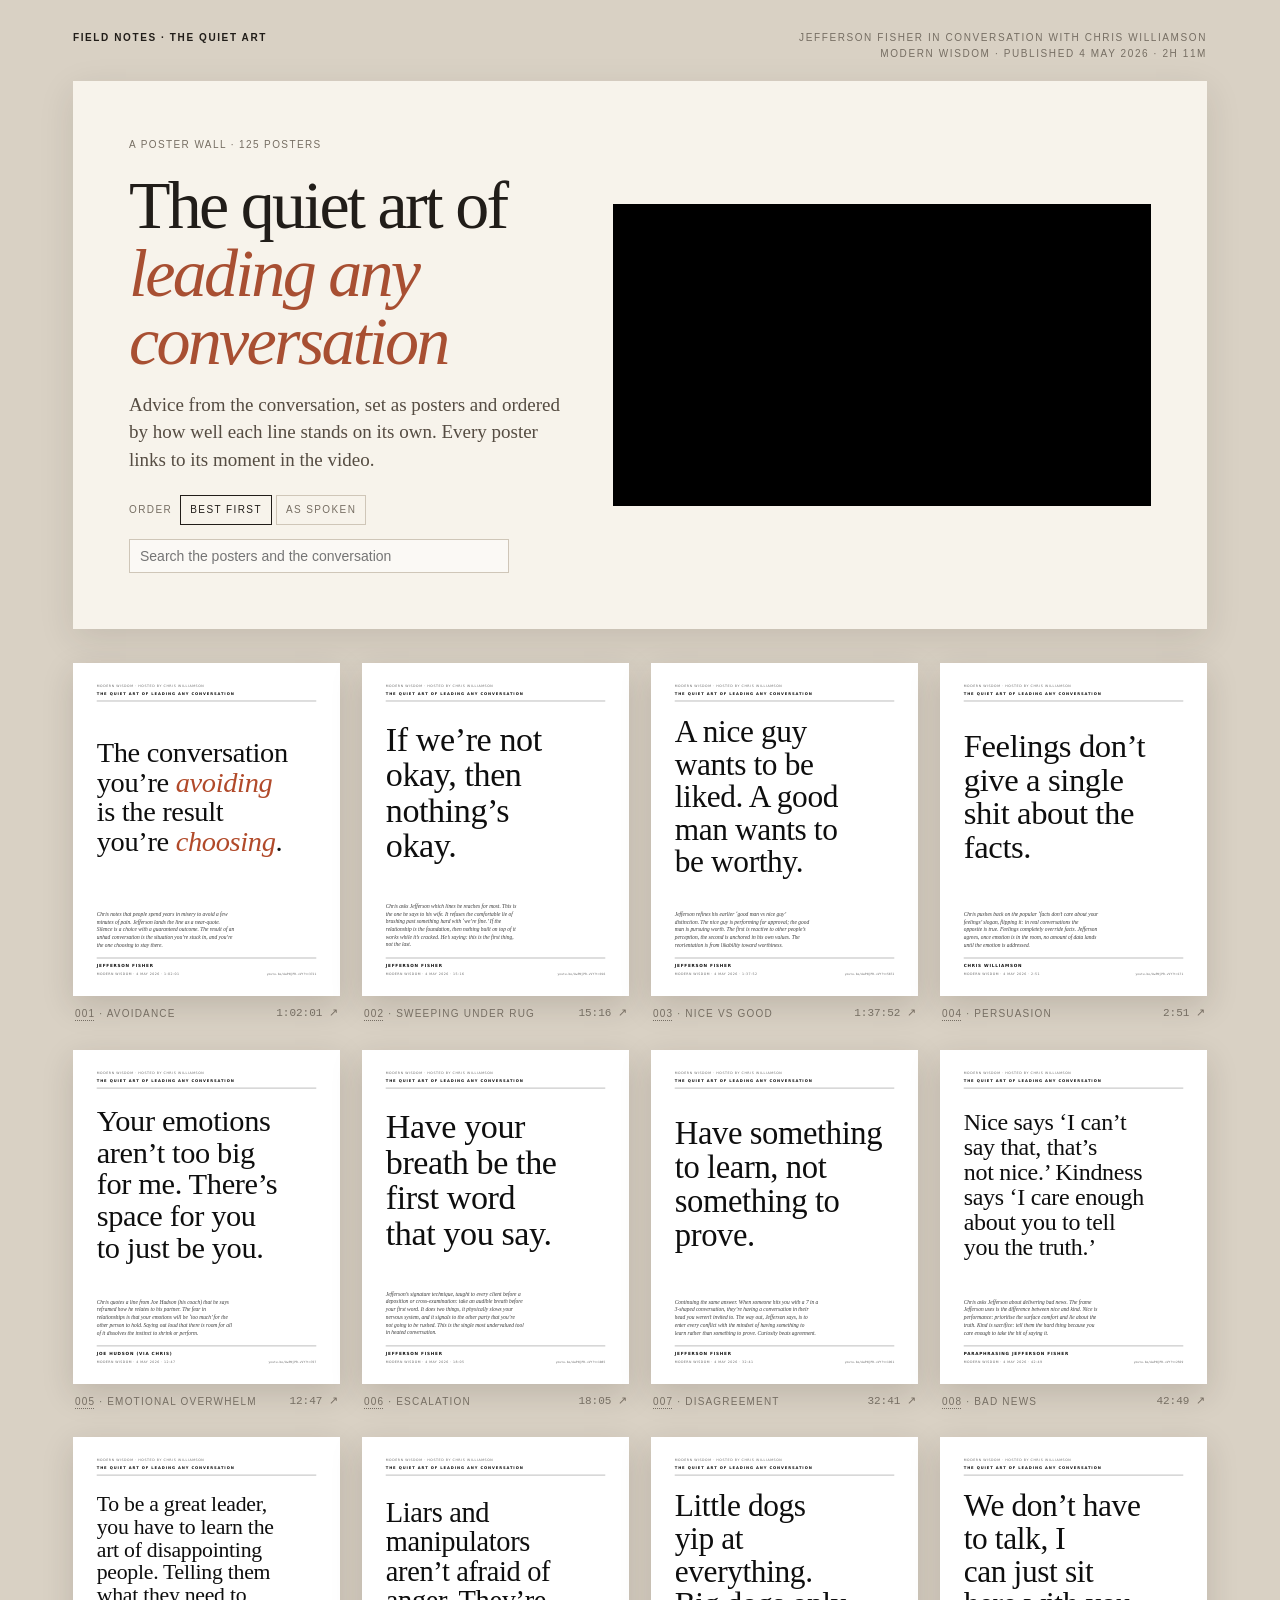
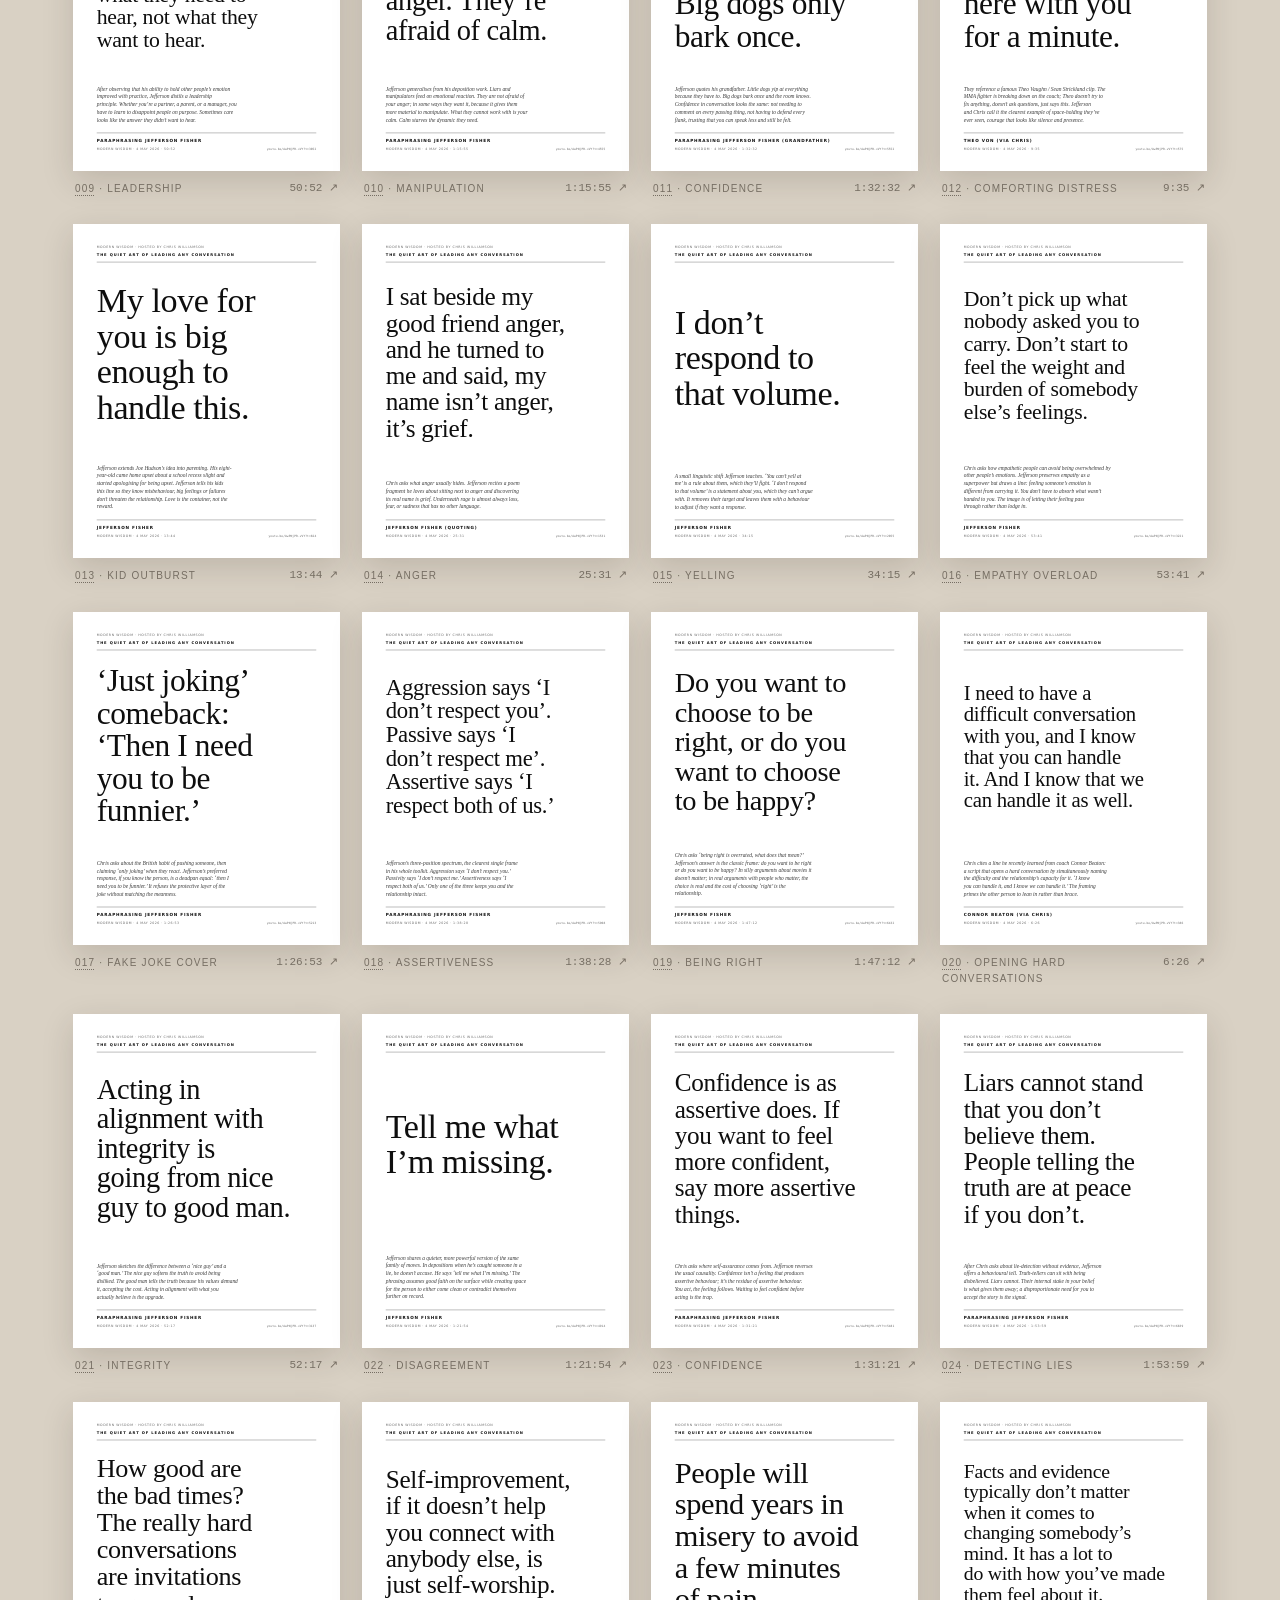
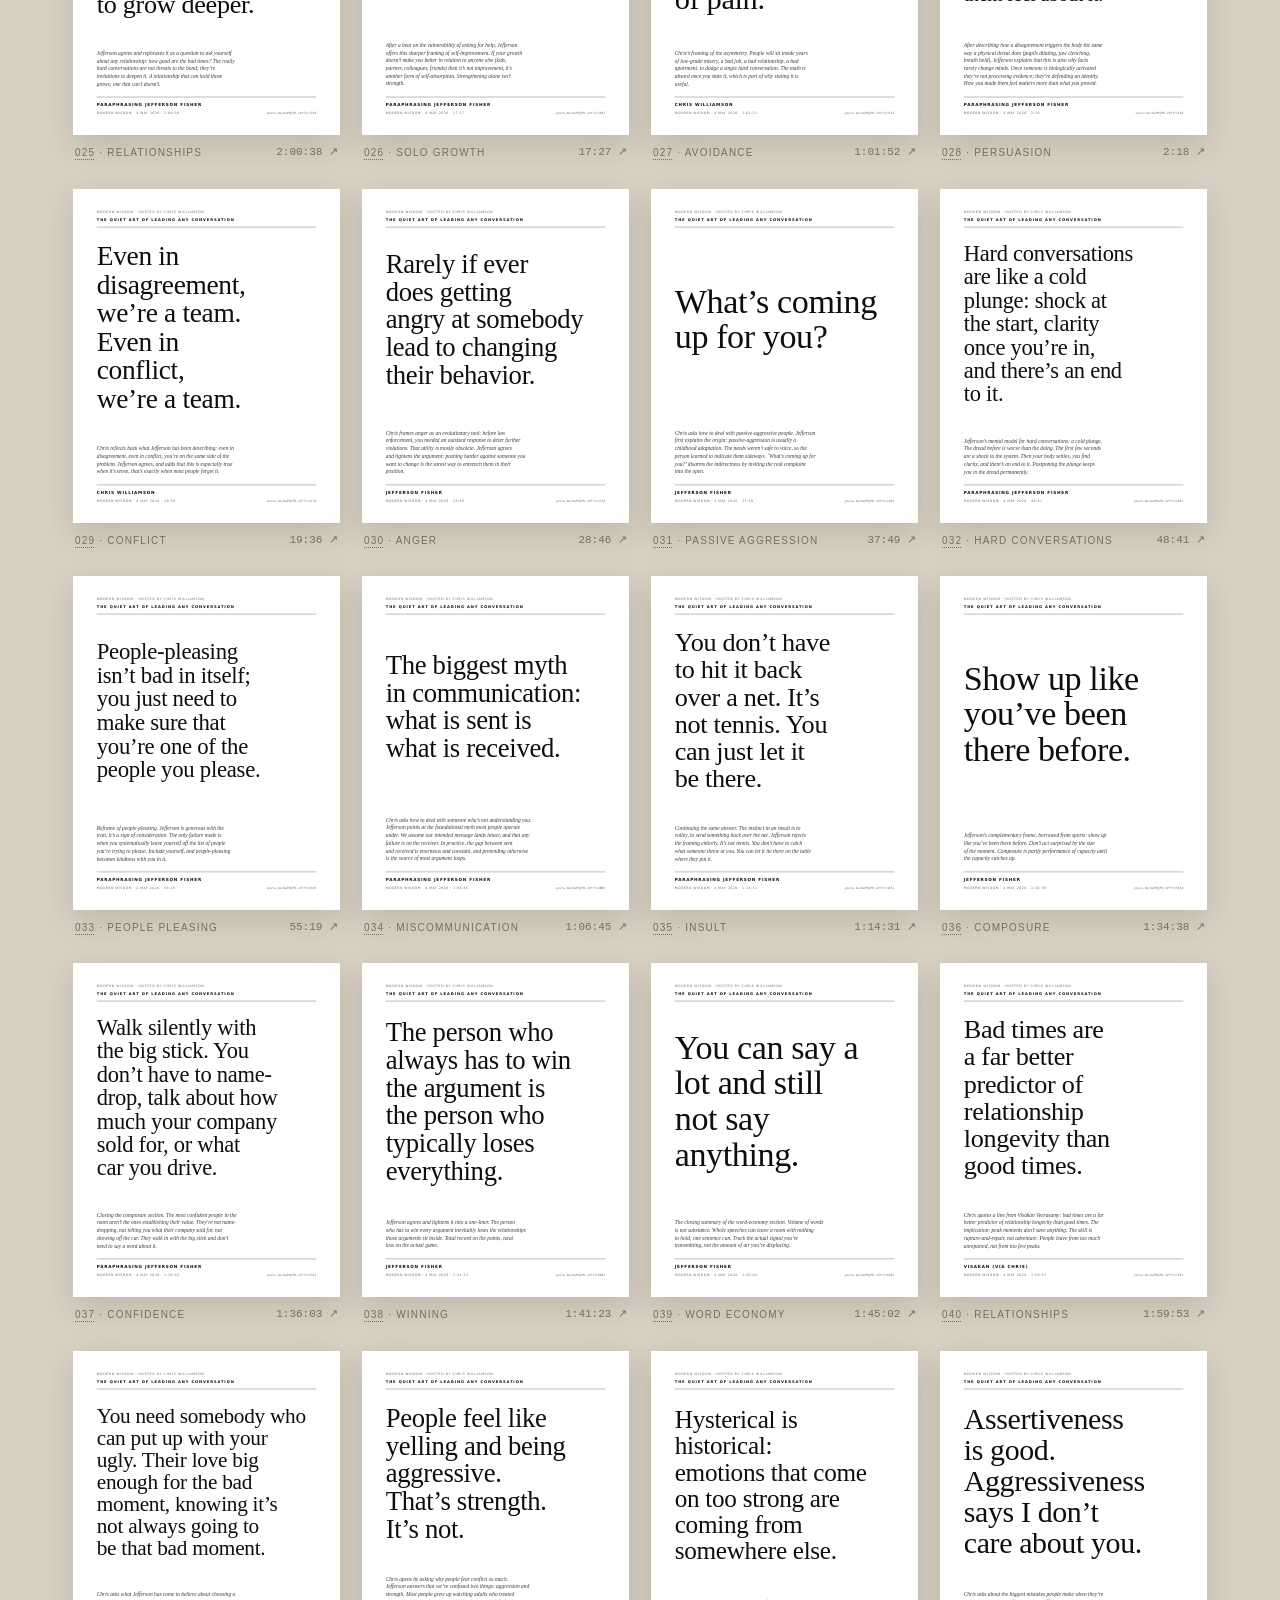
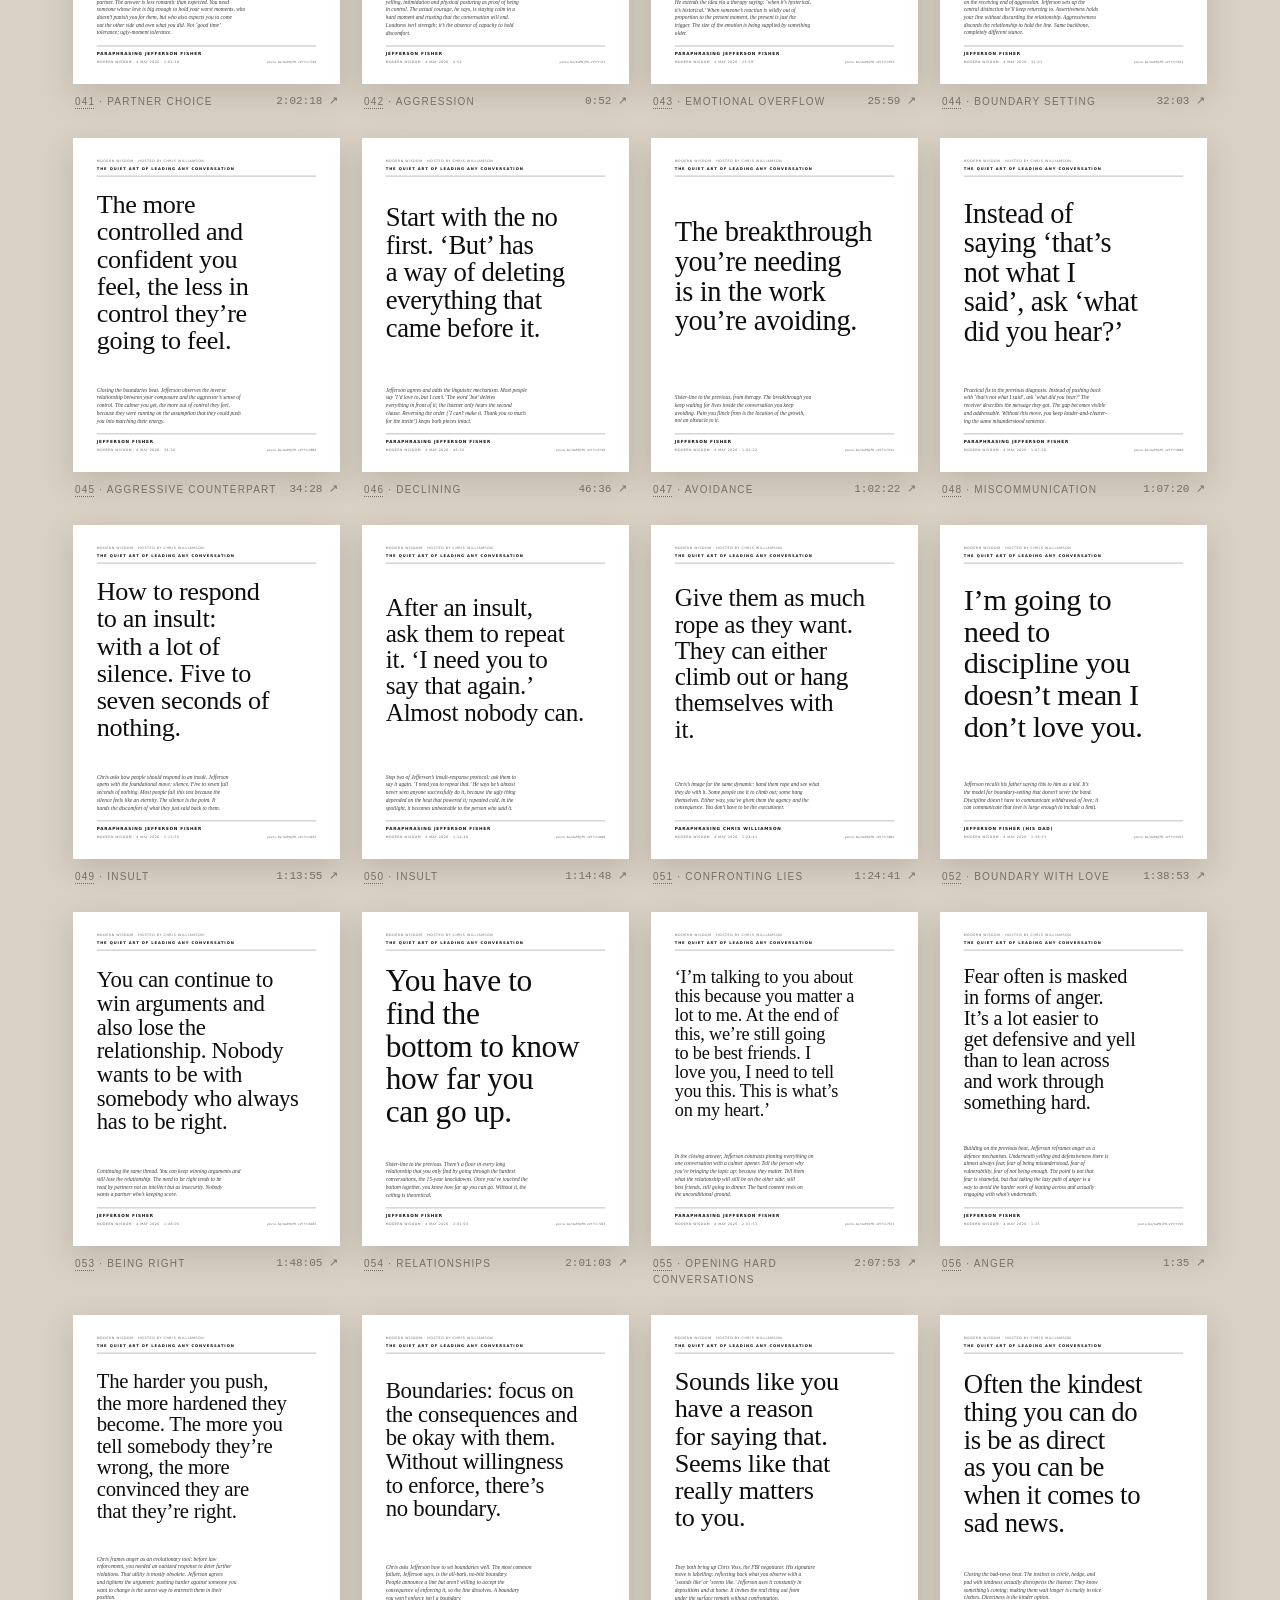
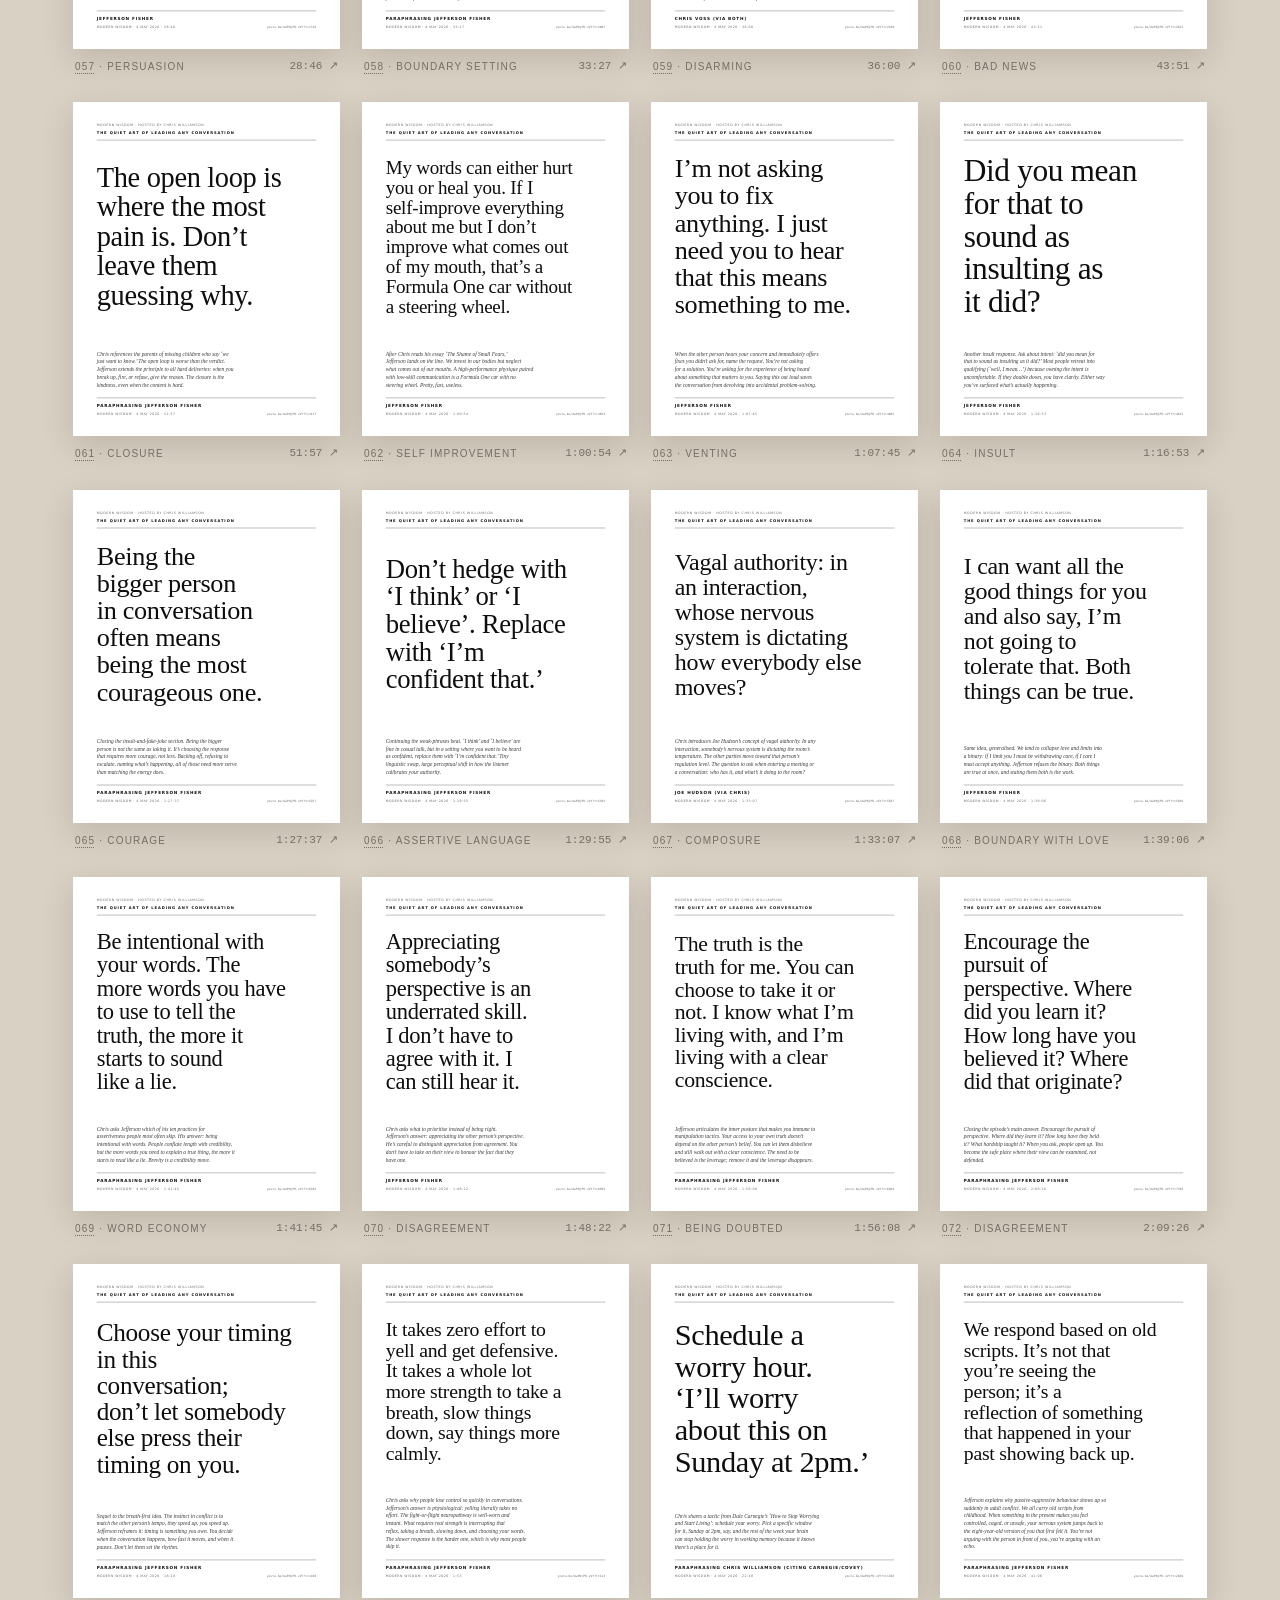
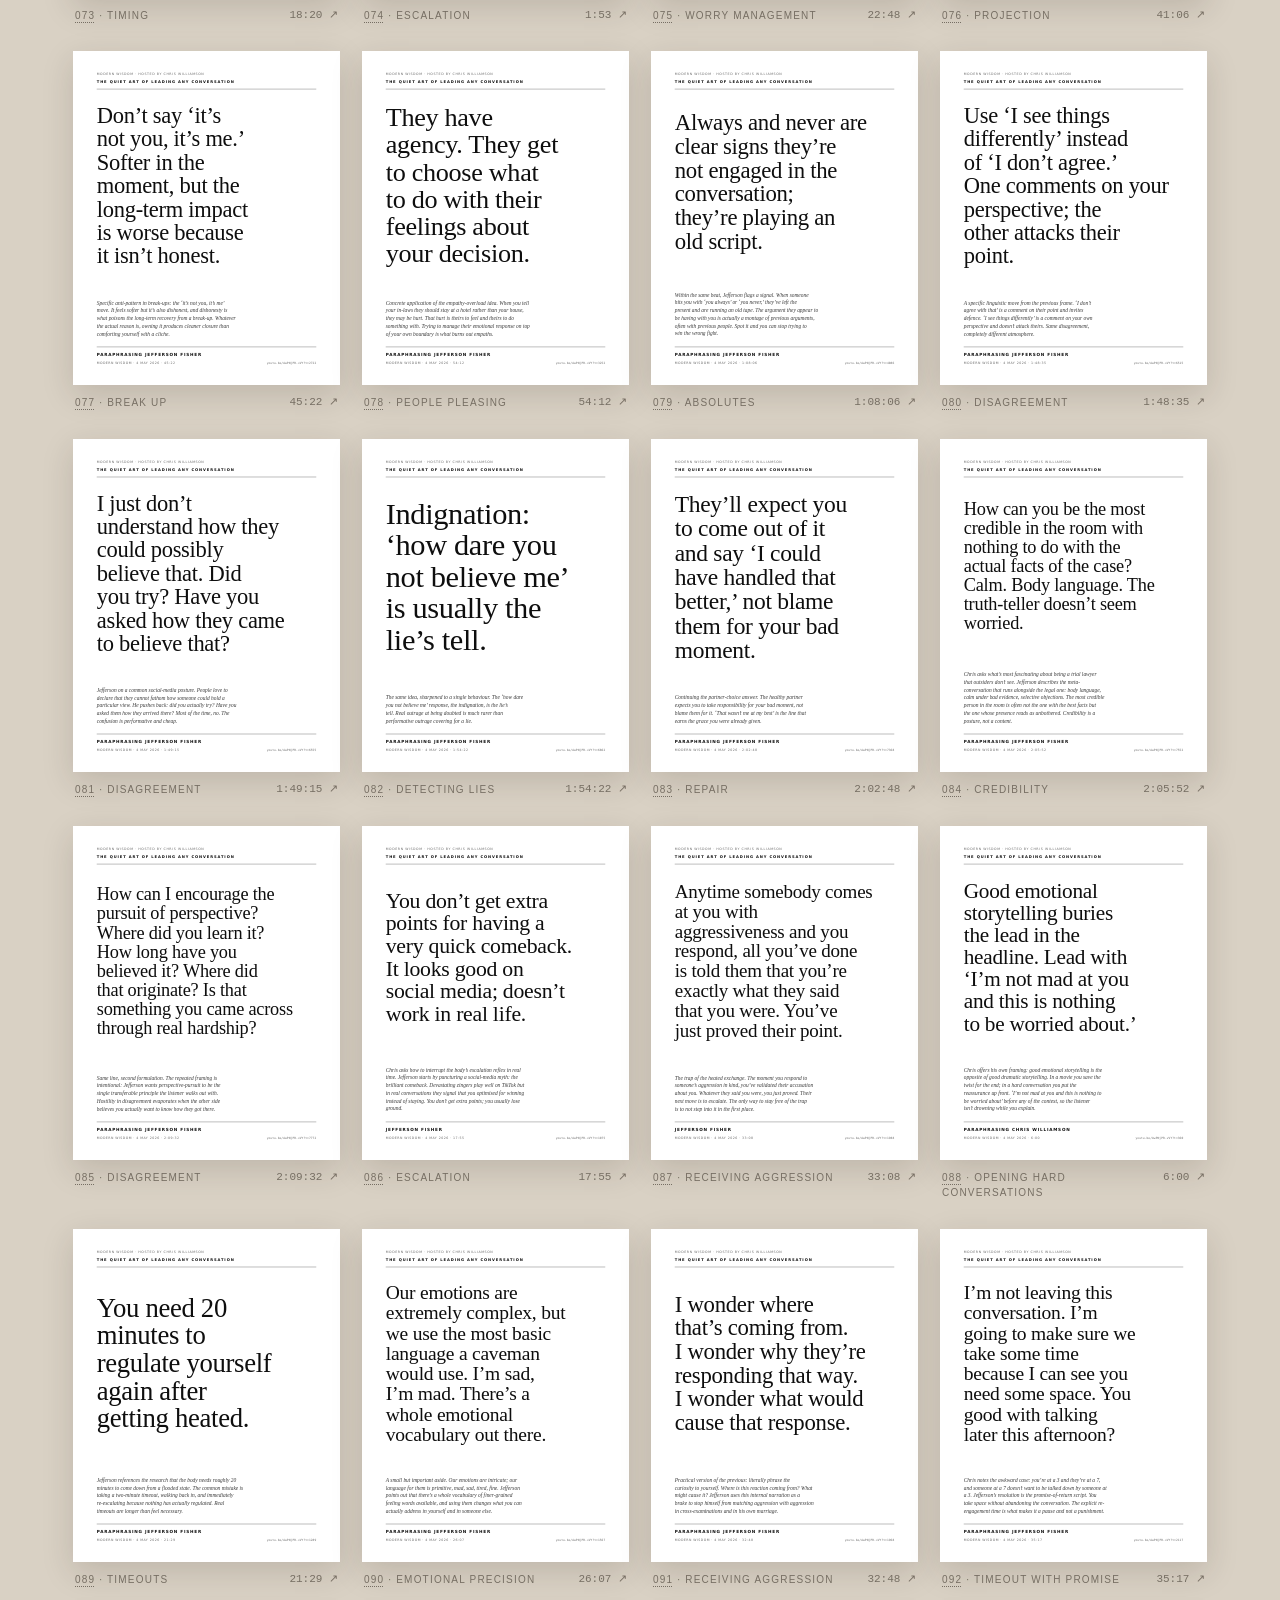
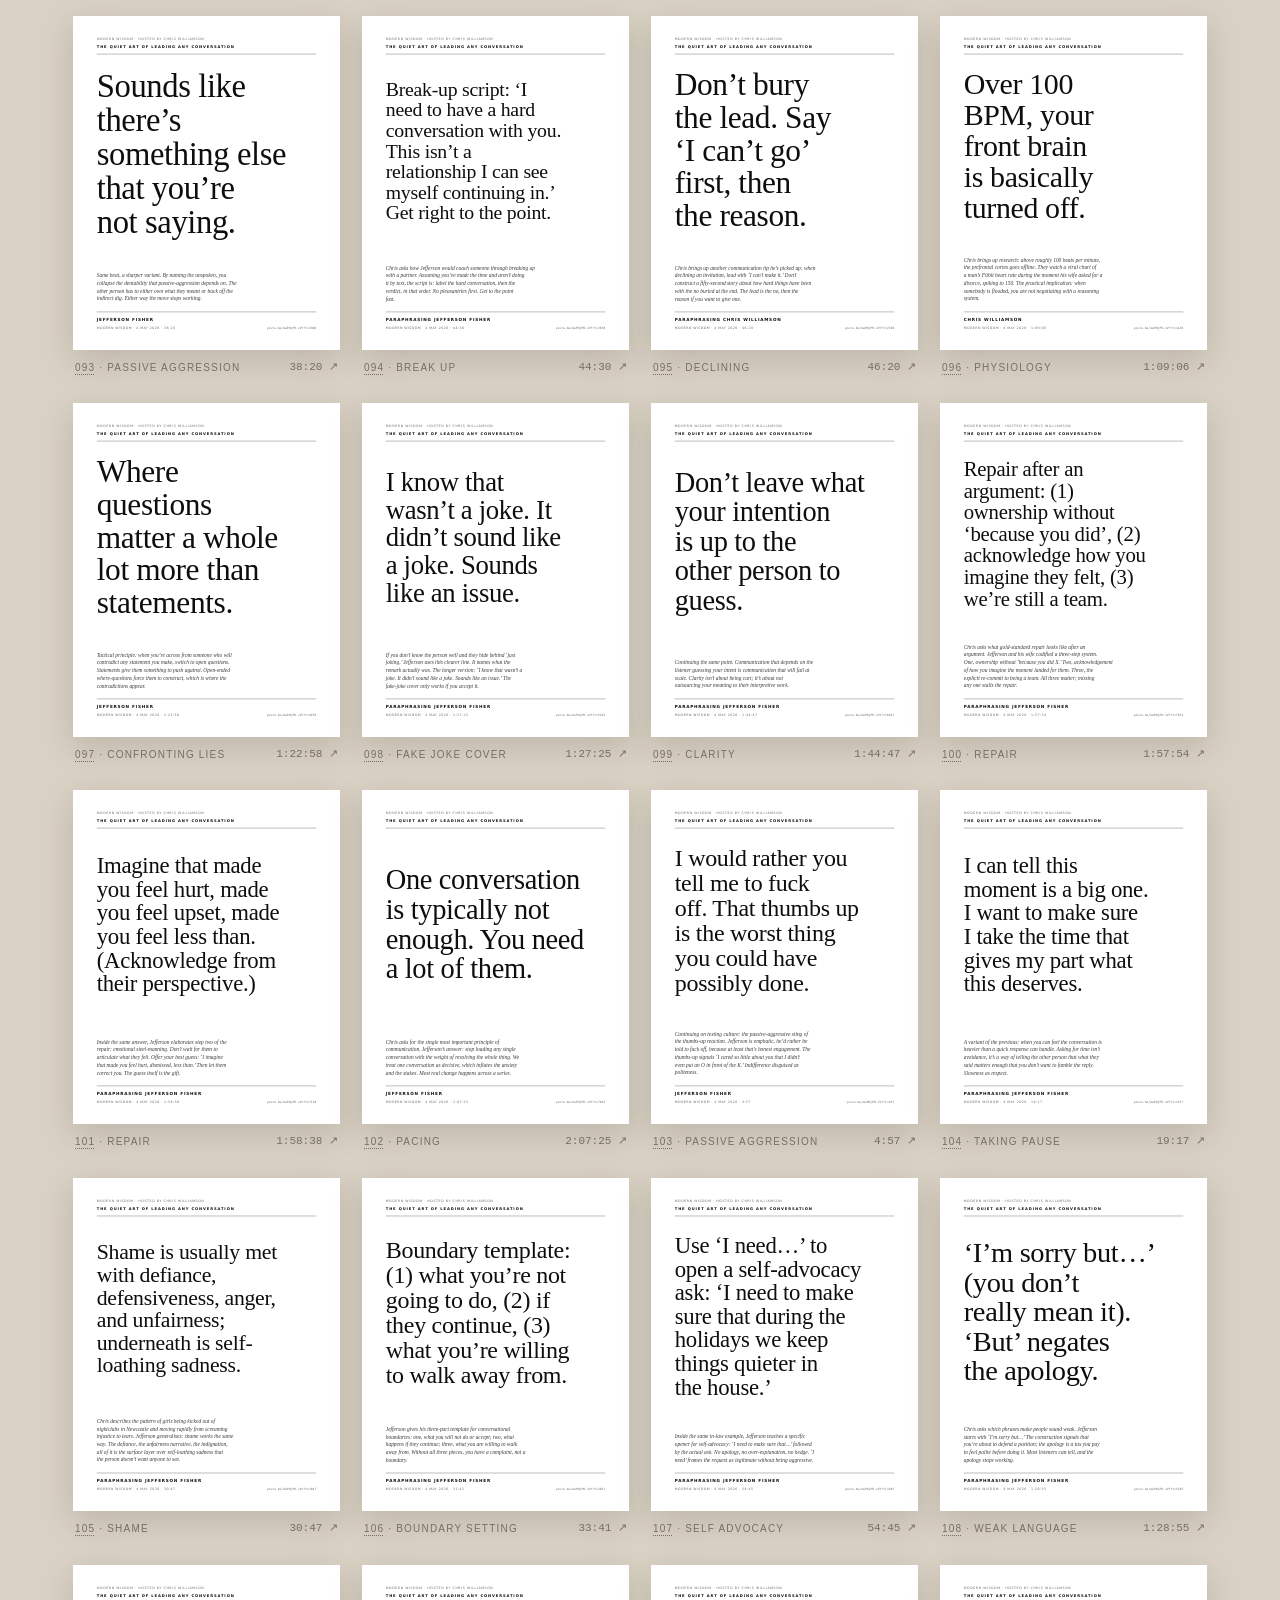
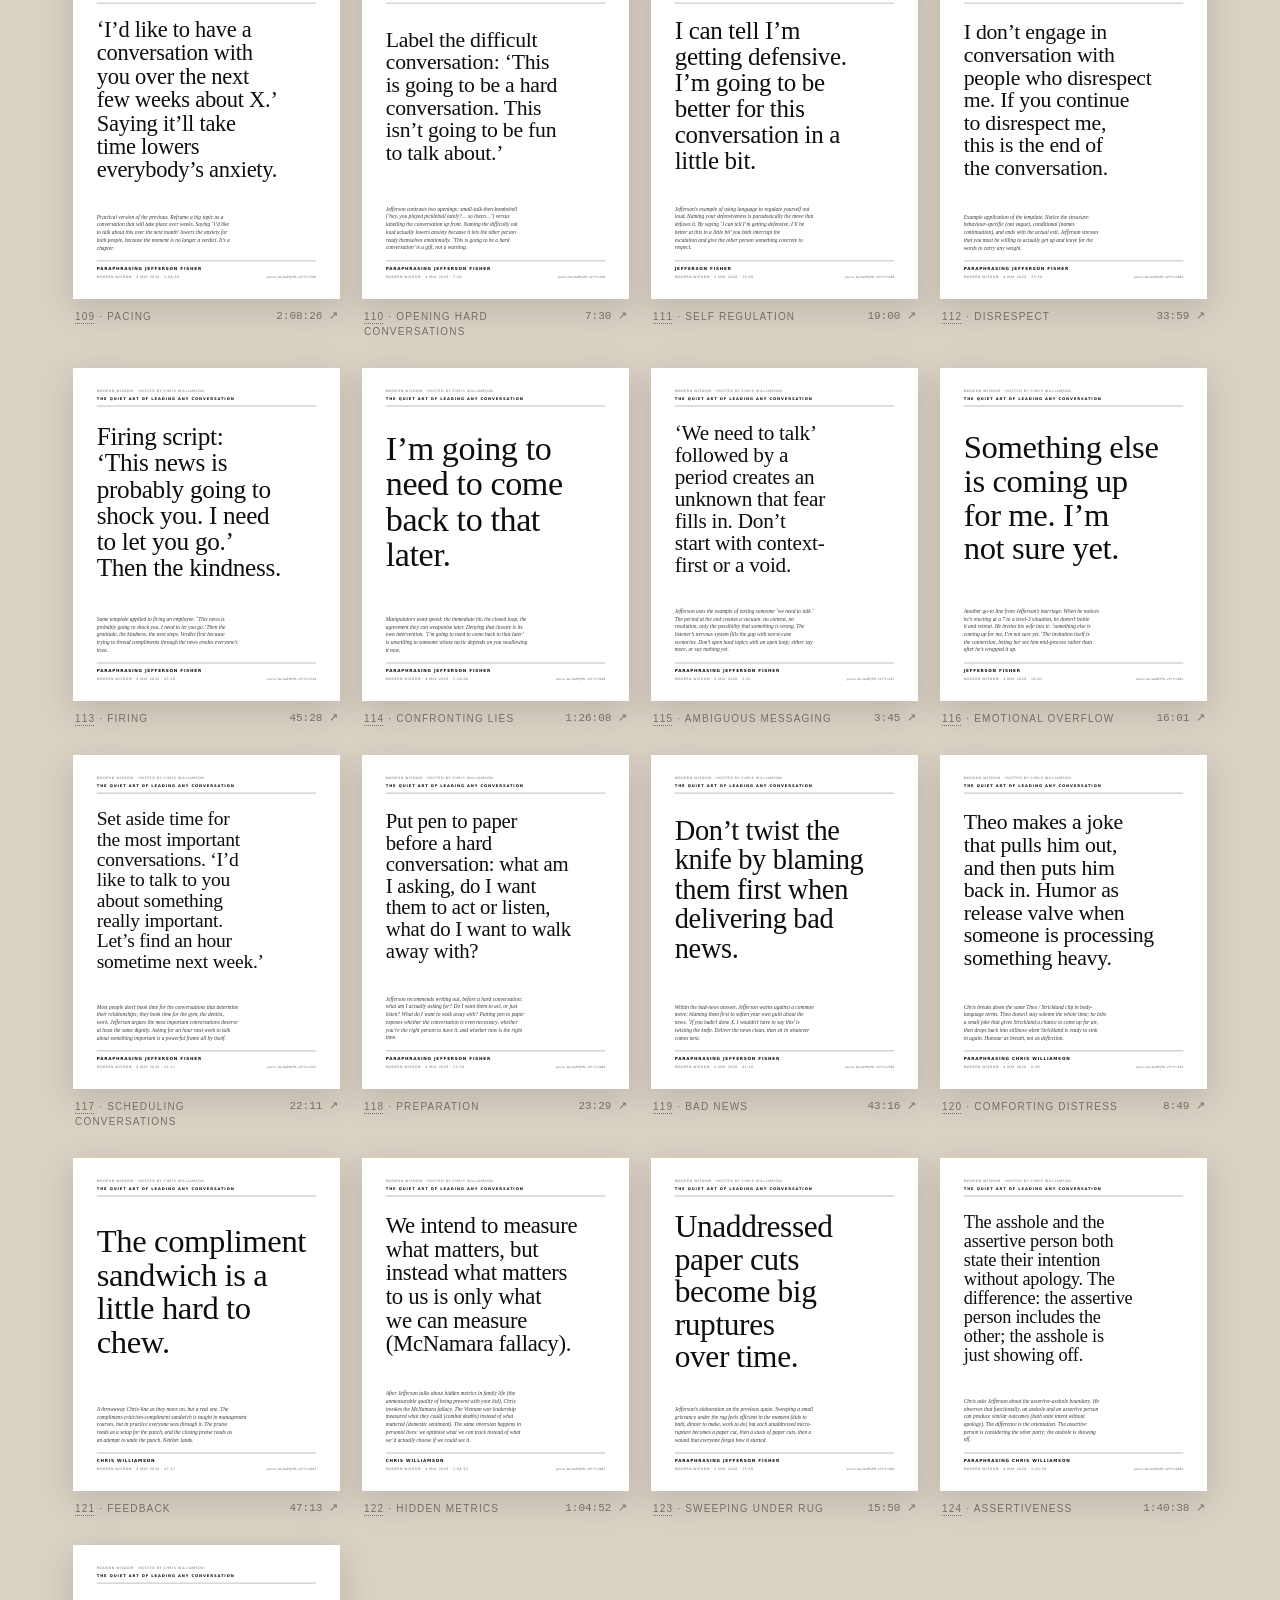
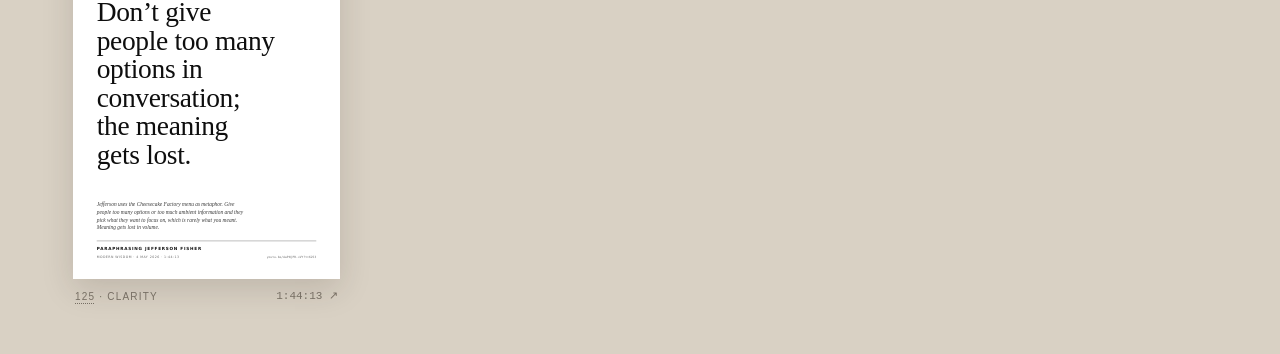
==== commit e042b399: "Find spoken words in the chapter they belong to A transcript search for an ordinary phrase found not" ====
--- a/jefferson-fisher/index.html
+++ b/jefferson-fisher/index.html
@@ -379,19 +379,24 @@
     });
   }
 
-  function search(query, docs, transcriptWindows, starts, lead) {
-    const terms = queryTerms(query);
-    if (!terms.length) return null;
+  function search(query, docs, transcriptIndex, starts, lead) {
+    const typed = queryTerms(query);
+    if (!typed.length) return null;
+    const transcriptWindows = (transcriptIndex && transcriptIndex.windows) || [];
+    const unindexed = new Set((transcriptIndex && transcriptIndex.stopwords) || []);
+    const spokenTerms = typed.filter(t => !unindexed.has(t));
+    const terms = spokenTerms.length ? spokenTerms : typed;
     const content = rankByHits(docs.map(d => ({ words: words(d.text) })), terms)
       .map(r => ({ ...r, terms, snippet: snippet(docs[r.i].text, terms) }));
     const byItem = new Map();
-    rankByHits(transcriptWindows.map(([, w]) => ({ words: w.split(' ') })), terms)
-      .filter(r => r.found === terms.length)
+    if (!spokenTerms.length) return { terms, content, transcript: [] };
+    rankByHits(transcriptWindows.map(([, w]) => ({ words: w.split(' ') })), spokenTerms)
+      .filter(r => r.found === spokenTerms.length)
       .map(r => transcriptWindows[r.i][0])
       .sort((a, b) => a - b)
       .forEach(start => {
         const item = itemPlayingAt(starts, start, lead);
-        const moment = byItem.get(item) || { item, start, moments: 0, terms };
+        const moment = byItem.get(item) || { item, start, moments: 0, terms: spokenTerms };
         moment.moments += 1;
         byItem.set(item, moment);
       });
@@ -563,7 +568,7 @@
       started: () => started,
       readerScrolledRecently: () => Date.now() < humanUntil,
       link: seconds => videoLink(site.video, seconds, lead),
-      search: (query, docs) => search(query, docs, site.transcript || [], starts, lead),
+      search: (query, docs) => search(query, docs, site.transcript, starts, lead),
       itemAfterEachBreak: () => itemAfterEachBreak(starts, breaks),
     };
   }
@@ -575,7 +580,7 @@
   if (typeof module !== 'undefined' && module.exports) module.exports = FieldNotes;
   else root.FieldNotes = FieldNotes;
 })(typeof window !== 'undefined' ? window : globalThis);
-const FIELD_NOTES={"video":"AwPNjPR-vVY","lead":2,"docs":[{"text":"The conversation you’re avoiding is the result you’re choosing. Avoidance Silence is a choice with a guaranteed outcome. Chris notes that people spend years in misery to avoid a few minutes of pain. Jefferson lands the line as a near-quote. Silence is a choice with a guaranteed outcome. The result of an unhad conversation is the situation you’re stuck in, and you’re the one choosing to stay there."},{"text":"If we’re not okay, then nothing’s okay. Sweeping under rug Refuse the comfortable lie of ‘we’re fine’; relational health is the foundation. Chris asks Jefferson which lines he reaches for most. This is the one he says to his wife. It refuses the comfortable lie of brushing past something hard with ‘we’re fine.’ If the relationship is the foundation, then nothing built on top of it works while it’s cracked. He’s saying: this is the first thing, not the last."},{"text":"A nice guy wants to be liked. A good man wants to be worthy. Nice vs good Pursue worth, not likability. Jefferson refines his earlier ‘good man vs nice guy’ distinction. The nice guy is performing for approval; the good man is pursuing worth. The first is reactive to other people’s perception, the second is anchored in his own values. The reorientation is from likability toward worthiness."},{"text":"Feelings don’t give a single shit about the facts. Persuasion ‘Facts don’t care about your feelings’ is backwards: feelings ignore facts. Chris pushes back on the popular ‘facts don’t care about your feelings’ slogan, flipping it: in real conversations the opposite is true. Feelings completely override facts. Jefferson agrees, once emotion is in the room, no amount of data lands until the emotion is addressed."},{"text":"Your emotions aren’t too big for me. There’s space for you to just be you. Emotional overwhelm Signal that you can hold the other person’s feelings without them shrinking. Chris quotes a line from Joe Hudson (his coach) that he says reframed how he relates to his partner. The fear in relationships is that your emotions will be ‘too much’ for the other person to hold. Saying out loud that there is room for all of it dissolves the instinct to shrink or perform."},{"text":"Have your breath be the first word that you say. Escalation Before answering anything heated, exhale first. Jefferson’s signature technique, taught to every client before a deposition or cross-examination: take an audible breath before your first word. It does two things, it physically slows your nervous system, and it signals to the other party that you’re not going to be rushed. This is the single most undervalued tool in heated conversation."},{"text":"Have something to learn, not something to prove. Disagreement Enter a hard conversation in learning mode, not winning mode. Continuing the same answer. When someone hits you with a 7 in a 3-shaped conversation, they’re having a conversation in their head you weren’t invited to. The way out, Jefferson says, is to enter every conflict with the mindset of having something to learn rather than something to prove. Curiosity beats agreement."},{"text":"Nice says ‘I can’t say that, that’s not nice.’ Kindness says ‘I care enough about you to tell you the truth.’ Bad news Kindness > niceness; truth-telling is the actual care. Chris asks Jefferson about delivering bad news. The frame Jefferson uses is the difference between nice and kind. Nice is performance: prioritise the surface comfort and lie about the truth. Kind is sacrifice: tell them the hard thing because you care enough to take the hit of saying it."},{"text":"To be a great leader, you have to learn the art of disappointing people. Telling them what they need to hear, not what they want to hear. Leadership Leadership = the ability to deliver disappointing truths. After observing that his ability to hold other people’s emotion improved with practice, Jefferson distils a leadership principle. Whether you’re a partner, a parent, or a manager, you have to learn to disappoint people on purpose. Sometimes care looks like the answer they didn’t want to hear."},{"text":"Liars and manipulators aren’t afraid of anger. They’re afraid of calm. Manipulation Manipulators feed on heat; calm starves them. Jefferson generalises from his deposition work. Liars and manipulators feed on emotional reaction. They are not afraid of your anger; in some ways they want it, because it gives them more material to manipulate. What they cannot work with is your calm. Calm starves the dynamic they need."},{"text":"Little dogs yip at everything. Big dogs only bark once. Confidence Don’t comment on every little thing; the most confident speak last and least. Jefferson quotes his grandfather. Little dogs yip at everything because they have to. Big dogs bark once and the room knows. Confidence in conversation looks the same: not needing to comment on every passing thing, not having to defend every flank, trusting that you can speak less and still be felt."},{"text":"We don’t have to talk, I can just sit here with you for a minute. Comforting distress When someone is breaking down, offer presence without forcing resolution. They reference a famous Theo Vaughn / Sean Strickland clip. The MMA fighter is breaking down on the couch; Theo doesn’t try to fix anything, doesn’t ask questions, just says this. Jefferson and Chris call it the clearest example of space-holding they’ve ever seen, courage that looks like silence and presence."},{"text":"My love for you is big enough to handle this. Kid outburst Reassure a child that their misbehavior doesn’t threaten the relationship. Jefferson extends Joe Hudson’s idea into parenting. His eight-year-old came home upset about a school recess slight and started apologising for being upset. Jefferson tells his kids this line so they know misbehaviour, big feelings or failures don’t threaten the relationship. Love is the container, not the reward."},{"text":"I sat beside my good friend anger, and he turned to me and said, my name isn’t anger, it’s grief. Anger What looks like anger is usually grief or sadness underneath. Chris asks what anger usually hides. Jefferson recites a poem fragment he loves about sitting next to anger and discovering its real name is grief. Underneath rage is almost always loss, fear, or sadness that has no other language."},{"text":"I don’t respond to that volume. Yelling Shift the frame from rule (‘you can’t’) to your own behavior; you own how you respond. A small linguistic shift Jefferson teaches. ‘You can’t yell at me’ is a rule about them, which they’ll fight. ‘I don’t respond to that volume’ is a statement about you, which they can’t argue with. It removes their target and leaves them with a behaviour to adjust if they want a response."},{"text":"Don’t pick up what nobody asked you to carry. Don’t start to feel the weight and burden of somebody else’s feelings. Empathy overload Empathy is a superpower, but absorbing isn’t required. Chris asks how empathetic people can avoid being overwhelmed by other people’s emotions. Jefferson preserves empathy as a superpower but draws a line: feeling someone’s emotion is different from carrying it. You don’t have to absorb what wasn’t handed to you. The image is of letting their feeling pass through rather than lodge in."},{"text":"‘Just joking’ comeback: ‘Then I need you to be funnier.’ Fake joke cover Refuse the ‘only joking’ escape with deadpan equality. Chris asks about the British habit of pushing someone, then claiming ‘only joking’ when they react. Jefferson’s preferred response, if you know the person, is a deadpan equal: ‘then I need you to be funnier.’ It refuses the protective layer of the joke without matching the meanness."},{"text":"Aggression says ‘I don’t respect you’. Passive says ‘I don’t respect me’. Assertive says ‘I respect both of us.’ Assertiveness The three-position spectrum: only assertive includes both people. Jefferson’s three-position spectrum, the clearest single frame in his whole toolkit. Aggression says ‘I don’t respect you.’ Passivity says ‘I don’t respect me.’ Assertiveness says ‘I respect both of us.’ Only one of the three keeps you and the relationship intact."},{"text":"Do you want to choose to be right, or do you want to choose to be happy? Being right Right is a hill; happy is the relationship. Chris asks ‘being right is overrated, what does that mean?’ Jefferson’s answer is the classic frame: do you want to be right or do you want to be happy? In silly arguments about movies it doesn’t matter; in real arguments with people who matter, the choice is real and the cost of choosing ‘right’ is the relationship."},{"text":"I need to have a difficult conversation with you, and I know that you can handle it. And I know that we can handle it as well. Opening hard conversations Frame a hard conversation as something you both have the capacity for. Chris cites a line he recently learned from coach Connor Beaton: a script that opens a hard conversation by simultaneously naming the difficulty and the relationship’s capacity for it. ‘I know you can handle it, and I know we can handle it.’ The framing primes the other person to lean in rather than brace."},{"text":"Acting in alignment with integrity is going from nice guy to good man. Integrity ‘Nice guy’ is performance; ‘good man’ is alignment. Jefferson sketches the difference between a ‘nice guy’ and a ‘good man.’ The nice guy softens the truth to avoid being disliked. The good man tells the truth because his values demand it, accepting the cost. Acting in alignment with what you actually believe is the upgrade."},{"text":"Tell me what I’m missing. Disagreement Disarms the other side: invites their reasoning instead of attacking yours. Jefferson shares a quieter, more powerful version of the same family of moves. In depositions when he’s caught someone in a lie, he doesn’t accuse. He says ‘tell me what I’m missing.’ The phrasing assumes good faith on the surface while creating space for the person to either come clean or contradict themselves further on record."},{"text":"Confidence is as assertive does. If you want to feel more confident, say more assertive things. Confidence Confident behavior generates confident feeling, not the other way around. Chris asks where self-assurance comes from. Jefferson reverses the usual causality. Confidence isn’t a feeling that produces assertive behaviour; it’s the residue of assertive behaviour. You act, the feeling follows. Waiting to feel confident before acting is the trap."},{"text":"Liars cannot stand that you don’t believe them. People telling the truth are at peace if you don’t. Detecting lies A liar needs your belief; a truth-teller doesn’t. After Chris asks about lie-detection without evidence, Jefferson offers a behavioural tell. Truth-tellers can sit with being disbelieved. Liars cannot. Their internal stake in your belief is what gives them away; a disproportionate need for you to accept the story is the signal."},{"text":"How good are the bad times? The really hard conversations are invitations to grow deeper. Relationships Measure your relationship by the bad days, not the good ones. Jefferson agrees and rephrases it as a question to ask yourself about any relationship: how good are the bad times? The really hard conversations are not threats to the bond; they’re invitations to deepen it. A relationship that can hold those grows; one that can’t doesn’t."},{"text":"Self-improvement, if it doesn’t help you connect with anybody else, is just self-worship. Solo growth Growth that isolates you isn’t growth, it’s narcissism. After a beat on the vulnerability of asking for help, Jefferson offers this sharper framing of self-improvement. If your growth doesn’t make you better in relation to anyone else (kids, partner, colleagues, friends) then it’s not improvement, it’s another form of self-absorption. Strengthening alone isn’t strength."},{"text":"People will spend years in misery to avoid a few minutes of pain. Avoidance The asymmetry between minutes of confrontation and years of silent suffering is wild. Chris’s framing of the asymmetry. People will sit inside years of low-grade misery, a bad job, a bad relationship, a bad apartment, to dodge a single hard conversation. The math is absurd once you state it, which is part of why stating it is useful."},{"text":"Facts and evidence typically don’t matter when it comes to changing somebody’s mind. It has a lot to do with how you’ve made them feel about it. Persuasion People don’t change their mind because of facts; they change because of how you made them feel. After describing how a disagreement triggers the body the same way a physical threat does (pupils dilating, jaw clenching, breath held), Jefferson explains that this is also why facts rarely change minds. Once someone is biologically activated they’re not processing evidence; they’re defending an identity. How you made them feel matters more than what you proved."},{"text":"Even in disagreement, we’re a team. Even in conflict, we’re a team. Conflict Conflict isn’t you-vs-me; you’re both on the same side of the problem. Chris reflects back what Jefferson has been describing: even in disagreement, even in conflict, you’re on the same side of the problem. Jefferson agrees, and adds that this is especially true when it’s tense, that’s exactly when most people forget it."},{"text":"Rarely if ever does getting angry at somebody lead to changing their behavior. Anger Anger as a behavior-change tool is almost always counter-productive. Chris frames anger as an evolutionary tool: before law enforcement, you needed an outsized response to deter further violations. That utility is mostly obsolete. Jefferson agrees and tightens the argument: pushing harder against someone you want to change is the surest way to entrench them in their position."},{"text":"What’s coming up for you? Passive aggression Disarms passive-aggressive remarks by inviting the real grievance into the open. Chris asks how to deal with passive-aggressive people. Jefferson first explains the origin: passive-aggression is usually a childhood adaptation. The needs weren’t safe to voice, so the person learned to indicate them sideways. ‘What’s coming up for you?’ disarms the indirectness by inviting the real complaint into the open."},{"text":"Hard conversations are like a cold plunge: shock at the start, clarity once you’re in, and there’s an end to it. Hard conversations The dread is worse than the doing. Jefferson’s mental model for hard conversations: a cold plunge. The dread before is worse than the doing. The first few seconds are a shock to the system. Then your body settles, you find clarity, and there’s an end to it. Postponing the plunge keeps you in the dread permanently."},{"text":"People-pleasing isn’t bad in itself; you just need to make sure that you’re one of the people you please. People pleasing Include yourself on the list of people whose needs count. Reframe of people-pleasing. Jefferson is generous with the trait, it’s a sign of consideration. The only failure mode is when you systematically leave yourself off the list of people you’re trying to please. Include yourself, and people-pleasing becomes kindness with you in it."},{"text":"The biggest myth in communication: what is sent is what is received. Miscommunication Stop assuming your meaning landed. Chris asks how to deal with someone who’s not understanding you. Jefferson points at the foundational myth most people operate under. We assume our intended message lands intact, and that any failure is on the receiver. In practice, the gap between sent and received is enormous and constant, and pretending otherwise is the source of most argument loops."},{"text":"You don’t have to hit it back over a net. It’s not tennis. You can just let it be there. Insult Refusing to volley is a power move. Continuing the same answer. The instinct in an insult is to volley, to send something back over the net. Jefferson rejects the framing entirely. It’s not tennis. You don’t have to catch what someone threw at you. You can let it lie there on the table where they put it."},{"text":"Show up like you’ve been there before. Composure Don’t act surprised by the size of the moment. Jefferson’s complementary frame, borrowed from sports: show up like you’ve been there before. Don’t act surprised by the size of the moment. Composure is partly performance of capacity until the capacity catches up."},{"text":"Walk silently with the big stick. You don’t have to name-drop, talk about how much your company sold for, or what car you drive. Confidence Confident people don’t have to broadcast their value. Closing the composure section. The most confident people in the room aren’t the ones establishing their value. They’re not name-dropping, not telling you what their company sold for, not showing off the car. They walk in with the big stick and don’t need to say a word about it."},{"text":"The person who always has to win the argument is the person who typically loses everything. Winning Winning every battle loses every war. Jefferson agrees and tightens it into a one-liner. The person who has to win every argument inevitably loses the relationships those arguments sit inside. Total record on the points, total loss on the actual game."},{"text":"You can say a lot and still not say anything. Word economy Volume isn’t substance. The closing summary of the word-economy section. Volume of words is not substance. Whole speeches can leave a room with nothing to hold; one sentence can. Track the actual signal you’re transmitting, not the amount of air you’re displacing."},{"text":"Bad times are a far better predictor of relationship longevity than good times. Relationships Skydives are not what saves relationships; rupture-repair quality is. Chris quotes a line from Visakan Veerasamy: bad times are a far better predictor of relationship longevity than good times. The implication: peak moments don’t save anything. The skill is rupture-and-repair, not adventure. People leave from too much unrepaired, not from too few peaks."},{"text":"You need somebody who can put up with your ugly. Their love big enough for the bad moment, knowing it’s not always going to be that bad moment. Partner choice Pick the one who can hold your worst without holding it against you. Chris asks what Jefferson has come to believe about choosing a partner. The answer is less romantic than expected. You need someone whose love is big enough to hold your worst moments, who doesn’t punish you for them, but who also expects you to come out the other side and own what you did. Not ‘good time’ tolerance; ugly-moment tolerance."},{"text":"People feel like yelling and being aggressive. That’s strength. It’s not. Aggression Loud-and-aggressive is not strength; calm conflict-handling is. Chris opens by asking why people fear conflict so much. Jefferson answers that we’ve confused two things: aggression and strength. Most people grew up watching adults who treated yelling, intimidation and physical posturing as proof of being in control. The actual courage, he says, is staying calm in a hard moment and trusting that the conversation will end. Loudness isn’t strength; it’s the absence of capacity to hold discomfort."},{"text":"Hysterical is historical: emotions that come on too strong are coming from somewhere else. Emotional overflow Disproportionate emotion is rarely about the current moment. He extends the idea via a therapy saying: ‘when it’s hysterical, it’s historical.’ When someone’s reaction is wildly out of proportion to the present moment, the present is just the trigger. The size of the emotion is being supplied by something older."},{"text":"Assertiveness is good. Aggressiveness says I don’t care about you. Boundary setting Assertive: holds your line and the relationship. Aggressive: discards the relationship. Chris asks about the biggest mistakes people make when they’re on the receiving end of aggression. Jefferson sets up the central distinction he’ll keep returning to. Assertiveness holds your line without discarding the relationship. Aggressiveness discards the relationship to hold the line. Same backbone, completely different stance."},{"text":"The more controlled and confident you feel, the less in control they’re going to feel. Aggressive counterpart Your calm undoes their dominance. Closing the boundaries beat. Jefferson observes the inverse relationship between your composure and the aggressor’s sense of control. The calmer you get, the more out of control they feel, because they were running on the assumption that they could push you into matching their energy."},{"text":"Start with the no first. ‘But’ has a way of deleting everything that came before it. Declining ‘I’d love to but…’ negates the love; reverse the order. Jefferson agrees and adds the linguistic mechanism. Most people say ‘I’d love to, but I can’t.’ The word ‘but’ deletes everything in front of it; the listener only hears the second clause. Reversing the order (‘I can’t make it. Thank you so much for the invite’) keeps both pieces intact."},{"text":"The breakthrough you’re needing is in the work you’re avoiding. Avoidance Where you flinch is where the work is. Sister-line to the previous, from therapy. The breakthrough you keep waiting for lives inside the conversation you keep avoiding. Pain you flinch from is the location of the growth, not an obstacle to it."},{"text":"Instead of saying ‘that’s not what I said’, ask ‘what did you hear?’ Miscommunication Debugging miscommunication starts on the receiver’s side, not yours. Practical fix to the previous diagnosis. Instead of pushing back with ‘that’s not what I said’, ask ‘what did you hear?’ The receiver describes the message they got. The gap becomes visible and addressable. Without this move, you keep louder-and-clearer-ing the same misunderstood sentence."},{"text":"How to respond to an insult: with a lot of silence. Five to seven seconds of nothing. Insult Don’t pick up what they threw; let it fall. Chris asks how people should respond to an insult. Jefferson opens with the foundational move: silence. Five to seven full seconds of nothing. Most people fail this test because the silence feels like an eternity. The silence is the point. It hands the discomfort of what they just said back to them."},{"text":"After an insult, ask them to repeat it. ‘I need you to say that again.’ Almost nobody can. Insult Daylight kills ugly words; ask for them again. Step two of Jefferson’s insult-response protocol: ask them to say it again. ‘I need you to repeat that.’ He says he’s almost never seen anyone successfully do it, because the ugly thing depended on the heat that powered it; repeated cold, in the spotlight, it becomes unbearable to the person who said it."},{"text":"Give them as much rope as they want. They can either climb out or hang themselves with it. Confronting lies Space + silence is more revealing than accusation. Chris’s image for the same dynamic: hand them rope and see what they do with it. Some people use it to climb out; some hang themselves. Either way, you’ve given them the agency and the consequence. You don’t have to be the executioner."},{"text":"I’m going to need to discipline you doesn’t mean I don’t love you. Boundary with love Boundary and love coexist; this is what you teach kids. Jefferson recalls his father saying this to him as a kid. It’s the model for boundary-setting that doesn’t sever the bond. Discipline doesn’t have to communicate withdrawal of love; it can communicate that love is large enough to include a limit."},{"text":"You can continue to win arguments and also lose the relationship. Nobody wants to be with somebody who always has to be right. Being right Always-right shows insecurity, not intellect. Continuing the same thread. You can keep winning arguments and still lose the relationship. The need to be right tends to be read by partners not as intellect but as insecurity. Nobody wants a partner who’s keeping score."},{"text":"You have to find the bottom to know how far you can go up. Relationships The hardest conversations carve the ceiling for how high the relationship can go. Sister-line to the previous. There’s a floor in every long relationship that you only find by going through the hardest conversations, the 15-year knockdowns. Once you’ve touched the bottom together, you know how far up you can go. Without it, the ceiling is theoretical."},{"text":"‘I’m talking to you about this because you matter a lot to me. At the end of this, we’re still going to be best friends. I love you, I need to tell you this. This is what’s on my heart.’ Opening hard conversations Front-load the relationship’s continuity before the hard content. In the closing answer, Jefferson contrasts pinning everything on one conversation with a calmer opener. Tell the person why you’re bringing the topic up: because they matter. Tell them what the relationship will still be on the other side: still best friends, still going to dinner. The hard content rests on the unconditional ground."},{"text":"Fear often is masked in forms of anger. It’s a lot easier to get defensive and yell than to lean across and work through something hard. Anger Anger is fear in disguise; getting defensive is the lazy path. Building on the previous beat, Jefferson reframes anger as a defence mechanism. Underneath yelling and defensiveness there is almost always fear, fear of being misunderstood, fear of vulnerability, fear of not being enough. The point is not that fear is shameful, but that taking the lazy path of anger is a way to avoid the harder work of leaning across and actually engaging with what’s underneath."},{"text":"The harder you push, the more hardened they become. The more you tell somebody they’re wrong, the more convinced they are that they’re right. Persuasion Pressure produces resistance, not change. Chris frames anger as an evolutionary tool: before law enforcement, you needed an outsized response to deter further violations. That utility is mostly obsolete. Jefferson agrees and tightens the argument: pushing harder against someone you want to change is the surest way to entrench them in their position."},{"text":"Boundaries: focus on the consequences and be okay with them. Without willingness to enforce, there’s no boundary. Boundary setting A boundary you won’t enforce isn’t a boundary; it’s a wish. Chris asks Jefferson how to set boundaries well. The most common failure, Jefferson says, is the all-bark, no-bite boundary. People announce a line but aren’t willing to accept the consequence of enforcing it, so the line dissolves. A boundary you won’t enforce isn’t a boundary."},{"text":"Sounds like you have a reason for saying that. Seems like that really matters to you. Disarming Reflect-and-name to invite the real thing under the surface remark. They both bring up Chris Voss, the FBI negotiator. His signature move is labelling: reflecting back what you observe with a ‘sounds like’ or ‘seems like.’ Jefferson uses it constantly in depositions and at home. It invites the real thing out from under the surface remark without confrontation."},{"text":"Often the kindest thing you can do is be as direct as you can be when it comes to sad news. Bad news Soft circling is unkind; directness respects the listener. Closing the bad-news beat. The instinct to circle, hedge, and pad with kindness actually disrespects the listener. They know something’s coming; making them wait longer is cruelty in nice clothes. Directness is the kinder option."},{"text":"The open loop is where the most pain is. Don’t leave them guessing why. Closure Closure with reasons hurts less than uncertainty forever. Chris references the parents of missing children who say ‘we just want to know.’ The open loop is worse than the verdict. Jefferson extends the principle to all hard deliveries: when you break up, fire, or refuse, give the reason. The closure is the kindness, even when the content is hard."},{"text":"My words can either hurt you or heal you. If I self-improve everything about me but I don’t improve what comes out of my mouth, that’s a Formula One car without a steering wheel. Self improvement Improving your body without improving your mouth steers you nowhere. After Chris reads his essay ‘The Shame of Small Fears,’ Jefferson lands on the line. We invest in our bodies but neglect what comes out of our mouths. A high-performance physique paired with low-skill communication is a Formula One car with no steering wheel. Pretty, fast, useless."},{"text":"I’m not asking you to fix anything. I just need you to hear that this means something to me. Venting Name the request: listen, don’t problem-solve. When the other person hears your concern and immediately offers fixes you didn’t ask for, name the request. You’re not asking for a solution. You’re asking for the experience of being heard about something that matters to you. Saying this out loud saves the conversation from devolving into accidental problem-solving."},{"text":"Did you mean for that to sound as insulting as it did? Insult Question their intent and they have to either own it or back down. Another insult response. Ask about intent: ‘did you mean for that to sound as insulting as it did?’ Most people retreat into qualifying (‘well, I mean…’) because owning the intent is uncomfortable. If they double down, you have clarity. Either way you’ve surfaced what’s actually happening."},{"text":"Being the bigger person in conversation often means being the most courageous one. Courage High road takes nerve, not just restraint. Closing the insult-and-fake-joke section. Being the bigger person is not the same as taking it. It’s choosing the response that requires more courage, not less. Backing off, refusing to escalate, naming what’s happening, all of those need more nerve than matching the energy does."},{"text":"Don’t hedge with ‘I think’ or ‘I believe’. Replace with ‘I’m confident that.’ Assertive language Hedging makes you sound smaller; replace with confidence phrasing. Continuing the weak-phrases beat. ‘I think’ and ‘I believe’ are fine in casual talk, but in a setting where you want to be heard as confident, replace them with ‘I’m confident that.’ Tiny linguistic swap, large perceptual shift in how the listener calibrates your authority."},{"text":"Vagal authority: in an interaction, whose nervous system is dictating how everybody else moves? Composure Who’s the thermostat in the room? Be them. Chris introduces Joe Hudson’s concept of vagal authority. In any interaction, somebody’s nervous system is dictating the room’s temperature. The other parties move toward that person’s regulation level. The question to ask when entering a meeting or a conversation: who has it, and what’s it doing to the room?"},{"text":"I can want all the good things for you and also say, I’m not going to tolerate that. Both things can be true. Boundary with love Love and limits are not opposites. Same idea, generalised. We tend to collapse love and limits into a binary: if I limit you I must be withdrawing care, if I care I must accept anything. Jefferson refuses the binary. Both things are true at once, and stating them both is the work."},{"text":"Be intentional with your words. The more words you have to use to tell the truth, the more it starts to sound like a lie. Word economy Excessive explanation undermines the truth you’re trying to convey. Chris asks Jefferson which of his ten practices for assertiveness people most often skip. His answer: being intentional with words. People conflate length with credibility, but the more words you need to explain a true thing, the more it starts to read like a lie. Brevity is a credibility move."},{"text":"Appreciating somebody’s perspective is an underrated skill. I don’t have to agree with it. I can still hear it. Disagreement Hearing isn’t the same as agreeing. Chris asks what to prioritise instead of being right. Jefferson’s answer: appreciating the other person’s perspective. He’s careful to distinguish appreciation from agreement. You don’t have to take on their view to honour the fact that they have one."},{"text":"The truth is the truth for me. You can choose to take it or not. I know what I’m living with, and I’m living with a clear conscience. Being doubted Don’t chase belief; live so you don’t need it. Jefferson articulates the inner posture that makes you immune to manipulation tactics. Your access to your own truth doesn’t depend on the other person’s belief. You can let them disbelieve and still walk out with a clear conscience. The need to be believed is the leverage; remove it and the leverage disappears."},{"text":"Encourage the pursuit of perspective. Where did you learn it? How long have you believed it? Where did that originate? Disagreement Ask where their view came from; you become a safe place for it. Closing the episode’s main answer. Encourage the pursuit of perspective. Where did they learn it? How long have they held it? What hardship taught it? When you ask, people open up. You become the safe place where their view can be examined, not defended."},{"text":"Choose your timing in this conversation; don’t let somebody else press their timing on you. Timing You own the tempo of the conversation; resist being rushed. Sequel to the breath-first idea. The instinct in conflict is to match the other person’s tempo, they speed up, you speed up. Jefferson reframes it: timing is something you own. You decide when the conversation happens, how fast it moves, and when it pauses. Don’t let them set the rhythm."},{"text":"It takes zero effort to yell and get defensive. It takes a whole lot more strength to take a breath, slow things down, say things more calmly. Escalation Slowing down takes more strength than escalating. Chris asks why people lose control so quickly in conversations. Jefferson’s answer is physiological: yelling literally takes no effort. The fight-or-flight neuropathway is well-worn and instant. What requires real strength is interrupting that reflex, taking a breath, slowing down, and choosing your words. The slower response is the harder one, which is why most people skip it."},{"text":"Schedule a worry hour. ‘I’ll worry about this on Sunday at 2pm.’ Worry management Worries that have a scheduled slot stop running in the background. Chris shares a tactic from Dale Carnegie’s ‘How to Stop Worrying and Start Living’: schedule your worry. Pick a specific window for it, Sunday at 2pm, say, and the rest of the week your brain can stop holding the worry in working memory because it knows there’s a place for it."},{"text":"We respond based on old scripts. It’s not that you’re seeing the person; it’s a reflection of something that happened in your past showing back up. Projection Big emotional reactions are usually old tapes playing back. Jefferson explains why passive-aggressive behaviour shows up so suddenly in adult conflict. We all carry old scripts from childhood. When something in the present makes you feel controlled, caged, or unsafe, your nervous system jumps back to the eight-year-old version of you that first felt it. You’re not arguing with the person in front of you, you’re arguing with an echo."},{"text":"Don’t say ‘it’s not you, it’s me.’ Softer in the moment, but the long-term impact is worse because it isn’t honest. Break up Comforting lies poison the closure. Specific anti-pattern in break-ups: the ‘it’s not you, it’s me’ move. It feels softer but it’s also dishonest, and dishonesty is what poisons the long-term recovery from a break-up. Whatever the actual reason is, owning it produces cleaner closure than comforting yourself with a cliche."},{"text":"They have agency. They get to choose what to do with their feelings about your decision. People pleasing Trust the other person to handle their reaction; that’s respect. Concrete application of the empathy-overload idea. When you tell your in-laws they should stay at a hotel rather than your house, they may be hurt. That hurt is theirs to feel and theirs to do something with. Trying to manage their emotional response on top of your own boundary is what burns out empaths."},{"text":"Always and never are clear signs they’re not engaged in the conversation; they’re playing an old script. Absolutes Hyperbole means the present has been replaced by the past. Within the same beat, Jefferson flags a signal. When someone hits you with ‘you always’ or ‘you never,’ they’ve left the present and are running an old tape. The argument they appear to be having with you is actually a montage of previous arguments, often with previous people. Spot it and you can stop trying to win the wrong fight."},{"text":"Use ‘I see things differently’ instead of ‘I don’t agree.’ One comments on your perspective; the other attacks their point. Disagreement Frame disagreement as your view, not their wrongness. A specific linguistic move from the previous frame. ‘I don’t agree with that’ is a comment on their point and invites defence. ‘I see things differently’ is a comment on your own perspective and doesn’t attack theirs. Same disagreement, completely different atmosphere."},{"text":"I just don’t understand how they could possibly believe that. Did you try? Have you asked how they came to believe that? Disagreement Confusion at someone else’s view is laziness about origin-stories. Jefferson on a common social-media posture. People love to declare that they cannot fathom how someone could hold a particular view. He pushes back: did you actually try? Have you asked them how they arrived there? Most of the time, no. The confusion is performative and cheap."},{"text":"Indignation: ‘how dare you not believe me’ is usually the lie’s tell. Detecting lies Disproportionate offense at being doubted is a tell. The same idea, sharpened to a single behaviour. The ‘how dare you not believe me’ response, the indignation, is the lie’s tell. Real outrage at being doubted is much rarer than performative outrage covering for a lie."},{"text":"They’ll expect you to come out of it and say ‘I could have handled that better,’ not blame them for your bad moment. Repair Own your bad moment; don’t outsource the cause. Continuing the partner-choice answer. The healthy partner expects you to take responsibility for your bad moment, not blame them for it. ‘That wasn’t me at my best’ is the line that earns the grace you were already given."},{"text":"How can you be the most credible in the room with nothing to do with the actual facts of the case? Calm. Body language. The truth-teller doesn’t seem worried. Credibility Calm is credibility, independent of content. Chris asks what’s most fascinating about being a trial lawyer that outsiders don’t see. Jefferson describes the meta-conversation that runs alongside the legal one: body language, calm under bad evidence, selective objections. The most credible person in the room is often not the one with the best facts but the one whose presence reads as unbothered. Credibility is a posture, not a content."},{"text":"How can I encourage the pursuit of perspective? Where did you learn it? How long have you believed it? Where did that originate? Is that something you came across through real hardship? Disagreement Ask the origin of their view; you become the safe place where they don’t have to harden. Same line, second formulation. The repeated framing is intentional: Jefferson wants perspective-pursuit to be the single transferable principle the listener walks out with. Hostility in disagreement evaporates when the other side believes you actually want to know how they got there."},{"text":"You don’t get extra points for having a very quick comeback. It looks good on social media; doesn’t work in real life. Escalation Snappy zingers are a social-media trope, not a life skill. Chris asks how to interrupt the body’s escalation reflex in real time. Jefferson starts by puncturing a social-media myth: the brilliant comeback. Devastating zingers play well on TikTok but in real conversations they signal that you optimised for winning instead of staying. You don’t get extra points; you usually lose ground."},{"text":"Anytime somebody comes at you with aggressiveness and you respond, all you’ve done is told them that you’re exactly what they said that you were. You’ve just proved their point. Receiving aggression Matching aggression confirms their accusation; it’s a trap. The trap of the heated exchange. The moment you respond to someone’s aggression in kind, you’ve validated their accusation about you. Whatever they said you were, you just proved. Their next move is to escalate. The only way to stay free of the trap is to not step into it in the first place."},{"text":"Good emotional storytelling buries the lead in the headline. Lead with ‘I’m not mad at you and this is nothing to be worried about.’ Opening hard conversations In emotional communication, put the reassurance FIRST, the details later. Chris offers his own framing: good emotional storytelling is the opposite of good dramatic storytelling. In a movie you save the twist for the end; in a hard conversation you put the reassurance up front. ‘I’m not mad at you and this is nothing to be worried about’ before any of the context, so the listener isn’t drowning while you explain."},{"text":"You need 20 minutes to regulate yourself again after getting heated. Timeouts A two-minute pause isn’t a real timeout; the body needs ~20. Jefferson references the research that the body needs roughly 20 minutes to come down from a flooded state. The common mistake is taking a two-minute timeout, walking back in, and immediately re-escalating because nothing has actually regulated. Real timeouts are longer than feel necessary."},{"text":"Our emotions are extremely complex, but we use the most basic language a caveman would use. I’m sad, I’m mad. There’s a whole emotional vocabulary out there. Emotional precision Coarse labels hide the actual feeling; learn finer words. A small but important aside. Our emotions are intricate; our language for them is primitive, mad, sad, tired, fine. Jefferson points out that there’s a whole vocabulary of finer-grained feeling words available, and using them changes what you can actually address in yourself and in someone else."},{"text":"I wonder where that’s coming from. I wonder why they’re responding that way. I wonder what would cause that response. Receiving aggression Curiosity about the source of their reaction keeps you from matching it. Practical version of the previous: literally phrase the curiosity to yourself. Where is this reaction coming from? What might cause it? Jefferson uses this internal narration as a brake to stop himself from matching aggression with aggression in cross-examinations and in his own marriage."},{"text":"I’m not leaving this conversation. I’m going to make sure we take some time because I can see you need some space. You good with talking later this afternoon? Timeout with promise Take space without abandoning; name the return. Chris notes the awkward case: you’re at a 3 and they’re at a 7, and someone at a 7 doesn’t want to be talked down by someone at a 3. Jefferson’s resolution is the promise-of-return script. You take space without abandoning the conversation. The explicit re-engagement time is what makes it a pause and not a punishment."},{"text":"Sounds like there’s something else that you’re not saying. Passive aggression Naming the unspoken makes the indirect direct. Same beat, a sharper variant. By naming the unspoken, you collapse the deniability that passive-aggression depends on. The other person has to either own what they meant or back off the indirect dig. Either way the move stops working."},{"text":"Break-up script: ‘I need to have a hard conversation with you. This isn’t a relationship I can see myself continuing in.’ Get right to the point. Break up Open with the label and the verdict; pleasantries first betray the listener. Chris asks how Jefferson would coach someone through breaking up with a partner. Assuming you’ve made the time and aren’t doing it by text, the script is: label the hard conversation, then the verdict, in that order. No pleasantries first. Get to the point fast."},{"text":"Don’t bury the lead. Say ‘I can’t go’ first, then the reason. Declining Lead with the no; reasons after. Chris brings up another communication tip he’s picked up: when declining an invitation, lead with ‘I can’t make it.’ Don’t construct a fifty-second story about how hard things have been with the no buried at the end. The lead is the no, then the reason if you want to give one."},{"text":"Over 100 BPM, your front brain is basically turned off. Physiology Above 100bpm there’s no reasoning anyone back. Chris brings up research: above roughly 100 beats per minute, the prefrontal cortex goes offline. They watch a viral chart of a man’s Fitbit heart rate during the moment his wife asked for a divorce, spiking to 150. The practical implication: when somebody is flooded, you are not negotiating with a reasoning system."},{"text":"Where questions matter a whole lot more than statements. Confronting lies Open questions force them to do the work; statements give them something to bat away. Tactical principle: when you’re across from someone who will contradict any statement you make, switch to open questions. Statements give them something to push against. Open-ended where-questions force them to construct, which is where the contradictions appear."},{"text":"I know that wasn’t a joke. It didn’t sound like a joke. Sounds like an issue. Fake joke cover Name what it actually is. If you don’t know the person well and they hide behind ‘just joking,’ Jefferson uses this clearer line. It names what the remark actually was. The longer version: ‘I know that wasn’t a joke. It didn’t sound like a joke. Sounds like an issue.’ The fake-joke cover only works if you accept it."},{"text":"Don’t leave what your intention is up to the other person to guess. Clarity Don’t outsource your meaning to their guesswork. Continuing the same point. Communication that depends on the listener guessing your intent is communication that will fail at scale. Clarity isn’t about being curt; it’s about not outsourcing your meaning to their interpretive work."},{"text":"Repair after an argument: (1) ownership without ‘because you did’, (2) acknowledge how you imagine they felt, (3) we’re still a team. Repair Three-part repair: own, acknowledge, recommit. Chris asks what gold-standard repair looks like after an argument. Jefferson and his wife codified a three-step system. One, ownership without ‘because you did X.’ Two, acknowledgement of how you imagine the moment landed for them. Three, the explicit re-commit to being a team. All three matter; missing any one stalls the repair."},{"text":"Imagine that made you feel hurt, made you feel upset, made you feel less than. (Acknowledge from their perspective.) Repair Steel-man their feelings: name what you think they felt, then let them correct you. Inside the same answer, Jefferson elaborates step two of the repair: emotional steel-manning. Don’t wait for them to articulate what they felt. Offer your best guess: ‘I imagine that made you feel hurt, dismissed, less than.’ Then let them correct you. The guess itself is the gift."},{"text":"One conversation is typically not enough. You need a lot of them. Pacing Stop pinning everything on one all-or-nothing talk. Chris asks for the single most important principle of communication. Jefferson’s answer: stop loading any single conversation with the weight of resolving the whole thing. We treat one conversation as decisive, which inflates the anxiety and the stakes. Most real change happens across a series."},{"text":"I would rather you tell me to fuck off. That thumbs up is the worst thing you could have possibly done. Passive aggression A thumbs-up reaction is more harmful than an honest insult because it signals contempt. Continuing on texting culture: the passive-aggressive sting of the thumbs-up reaction. Jefferson is emphatic, he’d rather be told to fuck off, because at least that’s honest engagement. The thumbs-up signals ‘I cared so little about you that I didn’t even put an O in front of the K.’ Indifference disguised as politeness."},{"text":"I can tell this moment is a big one. I want to make sure I take the time that gives my part what this deserves. Taking pause Honor the weight of the moment by asking for time to respond well. A variant of the previous: when you can feel the conversation is heavier than a quick response can handle. Asking for time isn’t avoidance, it’s a way of telling the other person that what they said matters enough that you don’t want to fumble the reply. Slowness as respect."},{"text":"Shame is usually met with defiance, defensiveness, anger, and unfairness; underneath is self-loathing sadness. Shame Loud indignation is often shame in disguise. Chris describes the pattern of girls being kicked out of nightclubs in Newcastle and moving rapidly from screaming injustice to tears. Jefferson generalises: shame works the same way. The defiance, the unfairness narrative, the indignation, all of it is the surface layer over self-loathing sadness that the person doesn’t want anyone to see."},{"text":"Boundary template: (1) what you’re not going to do, (2) if they continue, (3) what you’re willing to walk away from. Boundary setting Real boundaries have three explicit parts. Jefferson gives his three-part template for conversational boundaries: one, what you will not do or accept; two, what happens if they continue; three, what you are willing to walk away from. Without all three pieces, you have a complaint, not a boundary."},{"text":"Use ‘I need…’ to open a self-advocacy ask: ‘I need to make sure that during the holidays we keep things quieter in the house.’ Self advocacy ‘I need’ frames the ask without apology or accusation. Inside the same in-law example, Jefferson teaches a specific opener for self-advocacy: ‘I need to make sure that…’ followed by the actual ask. No apology, no over-explanation, no hedge. ‘I need’ frames the request as legitimate without being aggressive."},{"text":"‘I’m sorry but…’ (you don’t really mean it). ‘But’ negates the apology. Weak language Don’t apologize for a position you’re about to defend. Chris asks which phrases make people sound weak. Jefferson starts with ‘I’m sorry but…’ The construction signals that you’re about to defend a position; the apology is a tax you pay to feel polite before doing it. Most listeners can tell, and the apology stops working."},{"text":"‘I’d like to have a conversation with you over the next few weeks about X.’ Saying it’ll take time lowers everybody’s anxiety. Pacing Frame big topics as a process, not a single trial. Practical version of the previous. Reframe a big topic as a conversation that will take place over weeks. Saying ‘I’d like to talk about this over the next month’ lowers the anxiety for both people, because the moment is no longer a verdict. It’s a chapter."},{"text":"Label the difficult conversation: ‘This is going to be a hard conversation. This isn’t going to be fun to talk about.’ Opening hard conversations Name the difficulty up-front so the other person can ready themselves. Jefferson contrasts two openings: small-talk-then-bombshell (‘hey, you played pickleball lately?… so listen…’) versus labelling the conversation up front. Naming the difficulty out loud actually lowers anxiety because it lets the other person ready themselves emotionally. ‘This is going to be a hard conversation’ is a gift, not a warning."},{"text":"I can tell I’m getting defensive. I’m going to be better for this conversation in a little bit. Self regulation Name your defensiveness out loud and reschedule, rather than push through it. Jefferson’s example of using language to regulate yourself out loud. Naming your defensiveness is paradoxically the move that defuses it. By saying ‘I can tell I’m getting defensive, I’ll be better at this in a little bit’ you both interrupt the escalation and give the other person something concrete to respect."},{"text":"I don’t engage in conversation with people who disrespect me. If you continue to disrespect me, this is the end of the conversation. Disrespect A clean, behavior-specific exit script for disrespect. Example application of the template. Notice the structure: behaviour-specific (not vague), conditional (names continuation), and ends with the actual exit. Jefferson stresses that you must be willing to actually get up and leave for the words to carry any weight."},{"text":"Firing script: ‘This news is probably going to shock you. I need to let you go.’ Then the kindness. Firing Same shape as breakups: verdict first, kindness after. Same template applied to firing an employee. ‘This news is probably going to shock you, I need to let you go.’ Then the gratitude, the kindness, the next steps. Verdict first because trying to thread compliments through the news erodes everyone’s trust."},{"text":"I’m going to need to come back to that later. Confronting lies Manipulators want instant closure; deny it. Manipulators want speed: the immediate hit, the closed loop, the agreement they can weaponise later. Denying that closure is its own intervention. ‘I’m going to need to come back to that later’ is unsettling to someone whose tactic depends on you swallowing it now."},{"text":"‘We need to talk’ followed by a period creates an unknown that fear fills in. Don’t start with context-first or a void. Ambiguous messaging Don’t open hard topics with a vacuum; the listener fills it with worst-case scenarios. Jefferson uses the example of texting someone ‘we need to talk.’ The period at the end creates a vacuum: no context, no resolution, only the possibility that something is wrong. The listener’s nervous system fills the gap with worst-case scenarios. Don’t open hard topics with an open loop; either say more, or say nothing yet."},{"text":"Something else is coming up for me. I’m not sure yet. Emotional overflow When you’re more activated than the moment calls for, invite the other person in instead of hiding it. Another go-to line from Jefferson’s marriage. When he notices he’s reacting at a 7 to a level-3 situation, he doesn’t bottle it and retreat. He invites his wife into it: ‘something else is coming up for me, I’m not sure yet.’ The invitation itself is the connection, letting her see him mid-process rather than after he’s wrapped it up."},{"text":"Set aside time for the most important conversations. ‘I’d like to talk to you about something really important. Let’s find an hour sometime next week.’ Scheduling conversations Big topics deserve scheduled space, not ambushes between dinner and bath time. Most people don’t book time for the conversations that determine their relationships; they book time for the gym, the dentist, work. Jefferson argues the most important conversations deserve at least the same dignity. Asking for an hour next week to talk about something important is a powerful frame all by itself."},{"text":"Put pen to paper before a hard conversation: what am I asking, do I want them to act or listen, what do I want to walk away with? Preparation Writing it down forces clarity; you discover if you even need to say it. Jefferson recommends writing out, before a hard conversation: what am I actually asking for? Do I want them to act, or just listen? What do I want to walk away with? Putting pen to paper exposes whether the conversation is even necessary, whether you’re the right person to have it, and whether now is the right time."},{"text":"Don’t twist the knife by blaming them first when delivering bad news. Bad news If you’re going to give hard news, don’t shift the cause onto them first. Within the bad-news answer, Jefferson warns against a common move: blaming them first to soften your own guilt about the news. ‘If you hadn’t done X, I wouldn’t have to say this’ is twisting the knife. Deliver the news clean, then sit in whatever comes next."},{"text":"Theo makes a joke that pulls him out, and then puts him back in. Humor as release valve when someone is processing something heavy. Comforting distress A well-timed joke lets the other person breathe before sinking back in. Chris breaks down the same Theo / Strickland clip in body-language terms. Theo doesn’t stay solemn the whole time; he lobs a small joke that gives Strickland a chance to come up for air, then drops back into stillness when Strickland is ready to sink in again. Humour as breath, not as deflection."},{"text":"The compliment sandwich is a little hard to chew. Feedback Sandwiching criticism between flattery undermines both. A throwaway Chris-line as they move on, but a real one. The compliment-criticism-compliment sandwich is taught in management courses, but in practice everyone sees through it. The praise reads as a setup for the punch, and the closing praise reads as an attempt to undo the punch. Neither lands."},{"text":"We intend to measure what matters, but instead what matters to us is only what we can measure (McNamara fallacy). Hidden metrics Watch for life decisions that follow what’s measurable instead of what matters. After Jefferson talks about hidden metrics in family life (the unmeasurable quality of being present with your kid), Chris invokes the McNamara fallacy. The Vietnam war leadership measured what they could (combat deaths) instead of what mattered (domestic sentiment). The same inversion happens in personal lives: we optimise what we can track instead of what we’d actually choose if we could see it."},{"text":"Unaddressed paper cuts become big ruptures over time. Sweeping under rug Letting small grievances slide is what creates eventual blow-ups. Jefferson’s elaboration on the previous quote. Sweeping a small grievance under the rug feels efficient in the moment (kids to bath, dinner to make, work to do) but each unaddressed micro-rupture becomes a paper cut, then a stack of paper cuts, then a wound that everyone forgot how it started."},{"text":"The asshole and the assertive person both state their intention without apology. The difference: the assertive person includes the other; the asshole is just showing off. Assertiveness Same surface behavior, different intent. Intent decides which one you are. Chris asks Jefferson about the assertive-asshole boundary. He observes that functionally, an asshole and an assertive person can produce similar outcomes (both state intent without apology). The difference is the orientation. The assertive person is considering the other party; the asshole is showing off."},{"text":"Don’t give people too many options in conversation; the meaning gets lost. Clarity Like a Cheesecake Factory menu: too many choices erases the point. Jefferson uses the Cheesecake Factory menu as metaphor. Give people too many options or too much ambient information and they pick what they want to focus on, which is rarely what you meant. Meaning gets lost in volume."}],"breaks":[{"kind":"Sponsors","label":"Momentous Fiber Plus","start":1196,"end":1273},{"kind":"Sponsors","label":"Timeline","start":2320,"end":2396},{"kind":"Sponsors","label":"RP Strength","start":3330,"end":3407},{"kind":"Sponsors","label":"Athletic Brewing","start":5267,"end":5333}],"transcript":[[0,"books close communication conflict didn feel good haven life lives lot maybe modeled models order people physical point possibly prove read saw something stop struggling taught things think wasn way well yelling"],[30,"actually aggressive communication conflict courage done especially ever everybody face fear feel hard improving lots mike mouth navigate people plan popped punched quote scary start strength takes tyson yelling"],[60,"actually afraid calmly conflict courage end find go going handle hug instead kind lot match men need one particular people probably say shouting somebody something takes thing think unknown vulnerability word wrong zone"],[90,"across actually anger control conversations defensive easier effort fear forms hard lean lose lot masked often people quickly something takes think work yell zero"],[120,"able believe believed bodies body breath calmly changing comes communicated conflicts dad different disagreement doesn easier every evidence facts feel fight flight goes good grew hear knowing lot made matter mind mom naturally neuropathway opinion organic part path raise say slow somebody something sound strength struggle sudden take takes things think time typically voice way whole"],[150,"always backward body care danger facts feelings give happening line physical shit single thing thought triggered"],[180,"apple authority autonomy background between bodies clench clenches coming confronting danger deciphering dilate everything fists fuzzy go goes jaw kind light lot meaning mode offending people physical portrait pupils questioned social space start take thing times well yelling"],[210,"amazing anxiety around bear behind body breath bush chris connect doesn else fear first floating go goes happened holding need nowhere partner people period ready reels said saying seen stuff talk text texted thing ways wrong yelling"],[240,"activation agitation bit bomb conclusion especially everything expands fact gets go happens little loops lot mean open openness potential pulled speculation sucked things think typically vacuum weird wrong yet"],[270,"aggressive context dude emoji fault finger first fuck fucking giving harmful k lot mean middle mine need often passive period rather reaction respond shit start talk tell thing thumbs unknown usually worst"],[300,"care context creating day didn done enough fear first front getting going happening instead k little meaning moment n o often point possibly probably put remember say somebody something start starting starts story thing unknown way"],[330,"clear done emotional end exciting fix fixing frustrating gave gets go good guess kind mean mind missed mode often okay saves something start storytelling theory totally try twist upset usually want well whole wrong"],[360,"beaton buries connor conversation day degree difficult handle headline hey important lead love mad need nothing one say super think want worked worried"],[390,"already anxiety bad brush call comes conversation difficult drive dude feeling fucking give go going good great grow handle hey labeling let love makes need news rather say see somebody something teeth thinking want well"],[420,"able already chris crazy else go god going good happening hey lately listen mean pickleball ping playing pong say see seen something start tell tenor trying voice"],[450,"almost bit conversation couple day emotionally fun go going handle hard heard isn kind last let lines nod okay one ready resilient saying situations something talk telling two"],[480,"beautiful bro charisma charlie clip command communication done ever examples fighter first formative friend goes going good holding mma never one sean see seen sit something space strickland theo ufc vaughn years"],[510,"around back bed believing body bottle breakdown control conversation crazy dude evian explained find fucking fully getting go god goes going grasping gripping hand joke language laying looking makes man one pulls puts ragged remember sean shit stopped theo water"],[540,"ah animals around bud buddy come crazy dude ever heard huh kid lot man night okay pee peed sad scared shit somewhere sorry stand talking used wouldn"],[570,"ah dude fuck good man minute process seconds sit six talk"],[600,"already call coming couch fetal going good kind man mean position probably reason see talk trying wants yourself"],[630,"allowing attack different exactly feel going grab gripping hard lot moment panic people pillow plushy process purpose regulated regulating release squeeze tension therapies things time toys trying yourself"],[660,"ago anything control doesn exactly go hey let look looking love man mean minute perfect probably said saying setting sit solve space strength talk tell theo therapy trained way well"],[690,"11 already away back breaks charlie check coming couple courageous desk fifth formative goes grade jokes makes moments old pulls rather sits starts sudden taken tell theo video years"],[720,"000 150 able break charlie coaches completely content crazy dude first formative friends grasping guy hudson hundred introduced joe massive maybe one people piece put seen seven six someone stuff taught thousand used video years"],[750,"anybody aren big buddy else emotions ever first god good heard line man need never okay one said sit space talk talks use used want"],[780,"able afraid carry dismiss emotions especially express feeling going head hold left may much myself person relationships romantic see somebody support telling things think want"],[810,"answer big carry covers eight emotions enough gonna handle kids kind language little love moment myself outburst perform said say something son worry wrong"],[840,"back best boys choosing coming coolest crowds didn dominant easy finding football forth gets home kick lot nobody pickup played recess remember school throw used way"],[870,"ahead apologizing bigger dad didn dude elbow game go good kid little mean moment next sorry think thrown time want words"],[900,"becoming cheesy conversation conversations dysregulated favorite going lines needs nothing okay one person promise reassurance show someone sound use works"],[930,"another aren become becomes big bitty busy chance cut easy else eventually finances fine focus gets getting go kids kind little miss nothing okay paper rug ruptures say something sudden swept switch time whatever wife words"],[960,"bigger called coming conversation differently else emotional happens invite let level mad nobody one put response say something sudden sure tell three use words yet"],[990,"actually avoid closer coming connection conversation distance easier eight else fix go going happening hold inviting make moment much myself need person rather say seven something sure tell thinking try trying upset yet"],[1020,"100 alone anybody around connect doesn else exactly fixed help improve improvement nothing part present self side somebody strengthen team together vulnerability whole working worship"],[1050,"animated back best body comeback composed conflict conversation elongate extra find gets going good interrupt looks media others people points process quick ratcheted reaction real slow social starting stay things time triggered way ways well"],[1080,"able breath choose clients conversation cross deposition doesn else every examination example first go going home kids let life look lot means one press real say slow somebody teach things timing use wait way word work"],[1110,"20 able already aside awesome bath battery better breath chances conversation day dinner everything go going great let lot pause process slow stressful things time tired trying use using whole words"],[1140,"able approach better big bit conversation defensive deserves getting gives going important listen little lot loud make moment need one part rather say saying sure take tell things time trying want way well"],[1170,"95 alone aside boat careless conflict disagreement enough especially exactly fiber find first genuinely heard one paddling people quick relationship somebody stat surprised team wants"],[1200,"absorb actually address alone barrier blood built cinnamon daily dialed digestion drives else energy everything fiber flavor food formula foundation fraction gut hard health hitting isn momentous nutrients one plus potential quickly quite recover see stability stable strength sugar target thing three well working"],[1230,"29 30 35 actually back below best bet buy com day days description doubters enjoyed fiber first give going great guarantee heading internationally link livemomentous love might momentous money officer plus ship slash subscription sure tastes think try unreal well wow"],[1260,"20 battery bit breath checkout code com data dot e else find first frustrating l little low minutes modernwisdom n need o overused quick room say sense slash something space things think timeouts u using v word"],[1290,"actual aside back breath conversations elongate enough giving kind later let matter minutes moment near need pausing regulate say set three time timeouts try two using words yourself"],[1320,"aside better comes conversations ever five go going good happens hey important make mean minutes much next one say see set something sometime sure talk tell time want week whatever window won work"],[1350,"2 afternoon book covey going hour housemate important knowns lesser living nobody one p prepared probably reading says schedule something start stephen stop sunday tactic things time used wait whatever worry worrying"],[1380,"actually almost best bit bring clarity closes deal didn different doesn equivalent feels given gives going good head hit little loop lot love mean means need needs nice note one paper pen pop put quite realize relational sabbath said say saying schedule sense something sound sunday talk things think thought time times want worry write"],[1410,"able actually asking information write"],[1440,"act actually asking away better brain conversation go going good habit kept listen maybe need next part rest rule something take things time tracking vent venting walk want whatever write"],[1470,"bring charged concern currently day dumb emotionally endlessly forget fucking going keep least list lock mantra memory need neural pathways say slight sounds thing things time unresolved whereas working worried worry"],[1500,"able along anger better else forget free good head heard hide infinite lines living mean quote regress rent say something space taking towards using usually worries worry worrying"],[1530,"anger beside bottom comes else emotion emotions fear friend good grief hiding historical hysterical isn lot meaning name often sadness said sat say something therapy things think times true turned"],[1560,"across anger angry ask basic caveman comes coming complex deep emotional extremely find injustice language mad sad sift tired use usually vocabulary whole yelling"],[1590,"advice anxiety aren bottom components diet different emotions grief level look lose makes much ones people place precise sadness see sort split surface things think want weight well wheel"],[1620,"70 already better bit bucket calories certain coming conditioning different eating emotions huge little maybe meals need number people predisposition probably recipes six small stuff take things think usually"],[1650,"actually anger anxious apart bit break cetera channels closely current deeper default depressed effective emotions environment et feel five go grief grooves life little look mad meals people sad situation spend time try typically used whatever wistful"],[1680,"animated big crossed else enforcement everybody formidable going happen isn law line loud needed response scary show sufficiently tell tribe want warn watching"],[1710,"actually ago anger angry anymore become behavior bypass capacity change changing communicate convinced disrespected doesn duels effective emotional ever getting go going hardened harder honor increased lead long may mean needed one physical presuming push rarely responded shoot somebody standing tell thankfully threat usually wasn way wrong"],[1740,"anger bit deeper didn especially find go little long mad one partner relationships sadness spouse take think turn whatever"],[1770,"allowing anger ashamed city comes done door drunk emotion england front girls guys happened kicked lot maybe newcastle nightclubs northerly outside people sadness saw see shouldn something sure tears times turn turns whatever yelling"],[1800,"bag bitch coat come deal deposit door dress fair feeling freezing friends fucking fun funny girls go guys happened injustice inside justifying little november outside part problem screaming shouting something staff tiny venue"],[1830,"anger behind defensiveness defiance drunk fair felt happened indignant injustice isn loathing met quickly sadness self shame shouldn tea turn type underneath unfairness usually way works"],[1860,"couldn cycle emotion emotions especially exactly feel feelings getting guys hide imagine knowing life lot people problem reason secrets see show showing still things think usually want whenever"],[1890,"aggression biggest doesn end expressing go harder lot make mistakes one people person rather receiving static stoic think understood want whole"],[1920,"aggression aggressiveness assertiveness boundaries boundary care dealing different find good lay levels make means need okay respond says several side somebody something spoken sure talk talked telling think usually want"],[1950,"agree better cause comes coming conversation going happening head invited keep learn lot means mindset outset position prove rather responding response seven somebody something telling think three way well weren whole wonder yourself"],[1980,"aggression aggressiveness anytime anywhere boundaries comes consequences doesn done emotionally exactly focus getting go going kind matching okay point proved ratchet respond responding said setting somebody think told want well wrapped"],[2010,"accept anymore away bark bite boundaries consequences continue conversation doesn engage example going good hardest let lot offensive okay one parts people say saying simple simply something talked three two walk willing"],[2040,"away chris confident continue control controlled conversation different disrespect end feel going move much one power rather respond saying says turn volume walk whole willing yell"],[2070,"able back both come control difficulty doesn eight else exactly feel fix fixing go going hear hmm less listen makes mindset need person puts seven somebody suppose three time usually want way worse"],[2100,"afternoon away between clear comes communication conversation difference door exactly feeling going good important later leaving make man need saying see slamming space suppose sure take talking thing time versus without"],[2130,"able ask conversation feel fine give go head hey later leave matters mean might nod say something sometimes talking team tell usually want wife"],[2160,"best chris couch course dick getting give good handsome hear love man matters mean mind people probably reason saying seem seems slammer something sounds speak suck tell think voice voss want"],[2190,"aggressive big calms deal go matters naturally okay passive people reason saying says seems somebody something sounds tactic tell thing use voice"],[2220,"always answer backside childhood direct door exit expect find front going invited kind learned meaning met moment needs nice people rather say solve something taught things use usually voice want weren words"],[2250,"answer coming defensive different disarming instead lot meeting non one passive people posture rather reason say saying sounds things use usually way wrong"],[2280,"aggressive bring coming double else entrenched getting going help invite light mean meaning nice passive people reason say saying seems signaling somebody something sounds trying way"],[2310,"20s 30s better cells continue dialed different discipline energy error fan feels fine gains going hard help huge inside issue little longer margin mean mentality mitochondria muscle people producers protein recovery see sentences shrink sleep somewhat starts still strength switch take timeline training victim weaken"],[2340,"30s 40s 50s ability actually adults age body care cellular changes clearing clinically contains damaged effectively form function generate habits harder healthy human machinery mitochondria mitochondrial mitophagy mitopure muscle natural older ones power process promotes pushing recover renewing stay staying strength strong studies supported supporting timeline training trials underneath urithulin used validated"],[2370,"20 30 aggressive back below best beyond checkout childhood code day description digging foundational free genesis going guarantee heading interesting internationally link modernwisdom money passive person plus ship shipping slash thought timeline using"],[2400,"apply argument call childhood children clip comes comment communication controlled everything felt filters girlfriend made maybe modeled moment respond saw shows snide theo think time trauma treated well whatever wife"],[2430,"11 3 back based body boy dad decide deep didn eight feel felt first gets go guy let level made make mom old outside responding safe scripts sudden thing voicing want whose without wouldn x y year yelling z"],[2460,"anytime big caged cassettes controlled feel feelings going happened head language much never old person play playing pressured reflection safe scripts seeing show something talking tape time using usually"],[2490,"actually aggression aggressive aggressiveness anything back didn found life maybe mean met needed needs one passive past person point reliably safe say showing takeaway though time utility voicing wasn well weren"],[2520,"around bad better big childhood comes cope delivering didn different else expect found held impossible kids lesson life lot mind news people rather read required show somebody something things voice way went"],[2550,"care choosing chris enough feel feeling feelings focus kind kindness nice people pleasantries real say says surface takeaway tell truth uncomfortable usually want"],[2580,"ago bad blame break care deliver first give go going hard imagine knife labels minute moment need news say simple start sudden talked thing today twist use worst"],[2610,"break chris comes direct enjoyed enjoying feeling going great honest keep kindest let lot need nervous news often partner past sad say sometimes start straight stuff super talking tense thing think time"],[2640,"already apparently around aside assume assuming conversation gauche good guide idea label let looked means message middle movie person probably put rather set something text time trying use"],[2670,"continuing conversation easier exactly first getting great hard instead isn memories mouth much myself need people point rather relationship say saying see something sudden words"],[2700,"bad better bring fire going harder honest impact long lot moment need news nice probably rather rest shock softer somebody sound take term though trying upset want weren whole worse"],[2730,"company done enjoyed go great isn learned let lot maybe move need nice person pleasantries relationship say start stuff whatever working"],[2760,"align another blah bury came chaos chris dude end event first fucking go hard lead make much one put recently say saying thing things think top"],[2790,"came crazy deleting everything exactly first go gratitude hmm however love might mm much people start sure teach thank thanks true want way whatever word"],[2820,"add chew chris compliment dude end episode fantasy fucking going gonna gratitude great happen hard head hope inviting james kindness knock little make much period probably sandwich sexton shit sure thank time together try voss whatever wonderful year yourselves"],[2850,"almost always bail begin breaking come conversation death emotions exactly fight fire fucking fun gets gladiatorial guys hey middle much negotiate people put remotely see similar somebody something straight table temptation think valuable want"],[2880,"begins comes conversation conversations employee enter firing intention junction leave lot mess people polyejectacy see somebody spaghetti thing think thought tomorrow upset weird work"],[2910,"beginning body breath catch clarity cold conversation conversations difficult end finish give going honest meant minutes often okay people plunge problem realize seconds somebody start sudden terrifies think three trying two way"],[2940,"already beginning break cold conversations example go going gonna hard isn let need relationship said see shock shower splash start system teach way whatever words"],[2970,"attorney avoid clarity courtrooms crest done easier exactly find gets go gotten grew haven kind lot mean mountain okay said slow still thing time way ways world yet"],[3000,"adversarial against alive arguments boxing eat emotional fighting fights gloves going good hard lot put ring sean seen sorts strickland super tactics won yelling"],[3030,"art bail better breathing capacity continue control disappointing disappointment doubt emotion feel feelings game gets going good great hear hold holding increase leader learn meaning myself need part people person presenting realize sometimes telling want whenever without words world"],[3060,"always children go loop makes missing news open pain parent parents say sure thing think want worst"],[3090,"absolutely actually body closing come decades ever exactly going living loop mean obviously parents people preferable probably say telling though uncertainty understand want"],[3120,"able acting alignment break going good guessing guy hard integrity leave man need news nice somebody values whatever"],[3150,"able absorb absorbed advice around difficult else emotional emotions empathetic empathy feel find first getting highly holding keep many people permeating sad say seem sensitive somebody sovereignty want well yourself"],[3180,"afraid allow decrease disappointing emotions feel feelings going makes much people person something superpower system think upset want words"],[3210,"asks burden carry coming disappointed else example fear feel feelings goes going laws lot might nobody pick possibly share silly somebody start take town weight"],[3240,"agency cause choice choose come feel feelings fix give going healthier house lot much need person place start stay thing think times understand upset want well"],[3270,"another beginning coming enjoy find found go going holiday hotel house keep laws lot make maybe navigate need phrase prioritizing quieter say season simply situation slowing somebody something sure tell things trying want whatever y"],[3300,"able acting alignment bad fall gym habit instead lot make need news one people pleasing sure thing think times wanting"],[3330,"actual adjusts amount app around automatically backed based best built decades entire every gain huge life many maximizing muscle nearly need obsession one part past path reps rp run science scientists sets show strength tells thing training two use wasn week weight years"],[3360,"50 account adjusts app available based built difference evidence exact fly follow following gains going gym hour huge hypertrophy less lifting lot love made make maximize much optimally plan pretty proper rp serious sure takes technique time training use videos want workout workouts"],[3390,"10 below bit called caveman checkout code com description essay explaining far fear fears going gruk heading imagine interesting kicked link little might modern okay people read rpstrength see shame slash small terrified thought times today tripwires using wisdom"],[3420,"badly blinks carved cries enemy fear glowing gruk grutt laughing message might person point sabertooth see send sentence smell stone think tiger triangle tribe well whole yet"],[3450,"alive ancestors awkward become bodies body breaks calibrated careers change changed conversations courage dangers evolution hungry identity inherited intact keep kill lions monsters navigate need needed needs nervous never new old ones pathetic predators repurposed say shape software something species stared sweat system trying underwhelming updated using"],[3480,"ages alone belonging biology body chat designed die exile exists fear gears getting group ice limbic longer lot people progeny realize residue seems shame still survived system tell think thinks threaten time truth village whole wilderness world"],[3510,"boundary case discount great hey house long lot love mother okay reason sensitivity soho stressed system time year"],[3540,"amount artificially attenuate create daily discomfort everybody flabby gym gyms heavy homesis itself kind life limbic maximum messes need normal objects physical pick purposeful removed stress system thing training turned wasn whole"],[3570,"around avoid bears big conversation deal difficult dima essay fear feel firing go gonna hard incredibly limbic long lot made means member might one people rest shame small spared staff still system thing think tried trying well year"],[3600,"bare belonging business fighting friends funny going hard hardest home honest honesty laying needs people relationship sometimes thing think time wants whatever worried"],[3630,"comes cut either essay everything exact going heal hurt improve may mouth pick punch rock says self thing throw want word words"],[3660,"actually apply awesome body car conversations dare emotional empty formula go going great honest house improving landscape looking looks lot mindset one people say steering talk things think type vocabulary vulnerable wheel without words working"],[3690,"agree anything avoid conversation courage going gym harder long lot minutes misery much pain people precisely reason said spend take think time understand year years"],[3720,"able avoiding breakthrough choose choosing conversation doesn getting going live needing result say therapy think way well work"],[3750,"able anything cardio couch discipline fittest going great hand hrv improved inside lap life make metric person phone physical sitting son still stuff sure thing two watch whoop wildest zone"],[3780,"able boring different family hard haven hidden long lot love mean members mend metric metrics number observable person quiet relationships say seen something success time trade victory whole"],[3810,"10 15 45 area commute couple evenings go going grand instead job kids less mean minute miss move much new okay pays quite see spend stress take time way well year"],[3840,"agitated bed bigger bit charged code decade direction fallacy focusing go hidden house idea little live make mcnamara means metric mind moving observable peace pulse puts relationship robert strain stress sure texture trying vietnam war"],[3870,"combatant deaths domestically ends enemy forces hard home hugely instead intend issue line mattered matters measure obviously quantify sentiment unpopular vietnam war wasn"],[3900,"able best business communication different exactly family focus full gets instead inversion lawyer learned life lot measure paradoxes pull pulled quantifiable supposedly talk think thought time transition trying weird whatever"],[3930,"best business family feel reality something track unreal"],[3960,"against beginning butting conversation feel feels frustrating getting giving go headline okay one piece saying someone take takeaway time trying understanding way"],[3990,"approaching biggest buried communication conversation didn footnotes framing going lead lot miscommunication myth next one putting question received relationship said say sent time typically well"],[4020,"actually ask camera exactly explain goes hear hearing instead mean mindset miscommunication okay push question said see seen stop trying video wish x y z"],[4050,"ability actual anything asking back breaking convey find fix go going guess hear hearing intent let may means need never okay one person point requires slow something sometimes think trying two usually want well wrong"],[4080,"able absolutes actually always break bring clear coming conversation else engaged everything extremes go going happening hear instead miscommunication moment nevers okay old people piece playing script sign something tell usually want well"],[4110,"100 almost back beats bit bpm bring conversation defensive emotion feeling getting good heart helpful impossible information little person quickly ready saw somebody study tell think time voice voicing worked"],[4140,"100 basically bpm brain divorce dysregulated front garmin going gone google guy heart jared make moment person pull quickly rate reddit search seen something sure think turned way wearing"],[4170,"100 2 60 around asks awake awesome bpm charge conversation divorce dude fit fitbit five going great guy heart intervals love nice post put rate reason resting say second sponsored tracked via wife"],[4200,"1 15 24 bottom charge fitbit five fucking good hang hold hours intervals keeps lot manages military minute minutes morning obviously okay quite regulating spike talk think time timing tracking true two unless well"],[4230,"155 160 anxiety bro dip either full given going healthy hits kept later lead likely look minutes realizing regulated see six something spike still talk tell think unless way well wrong yep zone"],[4260,"115 120 150 back bpm came close comes depending drop four fuck going huge knowledge long look maybe mean news nowhere old picks release resting take talk thing think three whole wonder"],[4290,"100 150 20 airbnb america anybody bpm call congress conversation difficult dude ever exactly first gonna good hard hit homeboy last living managed minutes one quick real remember somewhere south thanksgiving thinks walk went yep"],[4320,"10 30 adult airbnb assemble austin autistic avengers back blair directly establishment friedman hot house influencer lex matt michael opposite p premier red rose something staying strange trans uncomfortably white"],[4350,"10 bad cannot car club completely entire full go going longer must outside p parents park red remember room rose sick standing street strip thanksgiving thinking"],[4380,"able alone americans apparently around british cannot christmas club comprehend cook crystal dinner feel freedom fucking go hard holidays hope including level lonelier mean mind okay people place red reminder rose see socks sometimes still strip surrounded tempe thanksgiving usually wash well"],[4410,"companionship find five give going illusion insult looking lot nothing pain people respond salve say seconds seven silence something ugly way"],[4440,"allow automatically back catch catching fall feel give going meaning mindset mine moment pick proud see somebody still table take taking tennis threw used words"],[4470,"anybody ask back five hit let need net nothing repeat say seconds seven show silence two ugly usually volleyball want yet"],[4500,"back behavior big control dopamine expecting feeling fun giving highlighted hit need point put repeat said say sense spotlight want wasn"],[4530,"across afraid come deposed extend feeling go going liars listen lots manipulating manipulators never past people probably reasonable regurgitate remember seen thousands unreasonable usually want words"],[4560,"afraid almost anger bow calm dare getting going justify kind mean need rising say scary show think time try well whenever"],[4590,"adjust another ask dad double embarrass exactly go going guess insulting leaving let mean one point remember repeat said say sound still thanks thought try way"],[4620,"belittle cause feel heart hurt intend intense less maybe mean moment offend order pain questions root said say talk time took want way whenever wrong"],[4650,"always checking chris double everything gets go goes great let mean message need negative never nobody positive quickly read reading reply say sick sometimes sound talk text things usually wants way wife"],[4680,"allowing ambiguous benefit both bringing didn doubt front grocery line mean message middle people person pickup say second short situations sound things ugliness whatever whether"],[4710,"basically bit deserved die enough feel five four fuck heat justified little long meanness righteous room say seven six somehow three time"],[4740,"ask environment first fuel going happened heat infer look meant outcome plain powered run said sterile thing time whether without"],[4770,"admitting around ask cheese chris didn exactly feel girl good hear hot imagine intent nevermind realize said sudden trap vons want well"],[4800,"darkness going hates hear hearing idea interpreting inviting light making man revealing say someone steel straw talking ugly want"],[4830,"across ah argument best debate good hearing invitation invited man okay possible put quite reason representing reverse say saying someone steel straw tell thing think trying version weakest"],[4860,"actually almost anything degree dropped fully go hey insult inviting man nuclear person saying steel thing understood warhead well"],[4890,"actually around big caught confused confusing deposition else exactly front going hidden lie looks lot lots lying making missing nuclear oath people power probably problem puddle septic shit smells somebody something soup sure tank tell time times warhead"],[4920,"blatant contradictory didn easy evidence fallen lie often people possibly sword"],[4950,"against always contradict doesn emotion feel go going kind lot matter okay person questions said searching statements tell upset whole"],[4980,"ask aspect ended getting going hear insult meaning missing open question say signaling telling way"],[5010,"actually cause coming didn hit intending missing need pain say something thing want way whatever work worst"],[5040,"allowing approach clarify communication elevated empathy feels genuinely immediately interpretation kind language lean mean much opposed person putting sarcastic say says someone something sophisticated sounds trying upset"],[5070,"admit choose climb cross depositions examination fucking giving going hang head image keep lot lying much rope say see somebody themselves think ton want"],[5100,"accuse close dare double five folder give go going lie look mean need never open say seconds seven slow tell think whatever"],[5130,"able anger approach asking calm come controlled done exactly fear give going imagine liars manipulators moments offensive problem questioning show solve somebody something start suit things think want"],[5160,"amounts back closure come fast going gonna hook imagine later left lie line longer loops much need ones open rapid saying sinker small something sure swallow things time took want worst"],[5190,"british deal depends funnier insult joke joking mate need people pushes pushing responses retreats say saying says somebody someone thing think trend usually well"],[5220,"bit didn eggshells go going gonna hey issue joke joking let little lot maybe meaning need one say slide sound sounds walk wasn well workshop"],[5250,"anymore athletic aware bigger brewing co continue conversation courageous drinker drinking fan hard huge least massive means much often person probably thing"],[5280,"3am alcohol alcoholic athletic best brewing brews co door enjoy fantastic feeling find flavors forget four full good grocery hangover lineup liquor means near non option pack panic partnered real recovering ritual saturday selling shipped stores sunday taste thing variety wasted without wreckage"],[5310,"15 apply athletic athleticbrewing beer beginning below brewing checkout code com common company conditions description first fit going heading link make mean modernwisdom near one online order people phrases slash sorry sound terms think times using usually weak"],[5340,"another cut disrespect else legs mean people rude saying sentences sound underneath want wouldn"],[5370,"assertive asset believe believes better bother casual company confident conversation good hate hedging instead lot makes mean probably problem replace something sound think thinks unnecessary wanting weak wrong"],[5400,"academic asset bro caveat choice company confident especially everything friends good hedge important language learned man mean much pretty pure science sometimes sounds sure talk territory unqualified wholly write"],[5430,"1 49 51 99 academics correct directionally dude either equivalent fence fucking hey learned least love say side way"],[5460,"50 anything assertive assertiveness assurance average better body come confidence good hide literally lot many mean mentioned need opinion rubber say self start strength teach things tied want well wonderful"],[5490,"able assertive broest bros calmest careful confident controlled derogating emotionally exactly feel going loudest need never often one people reactive say seen taught things"],[5520,"biggest confident fan going grandfather hit little make making markers need one people say sure think told"],[5550,"authority bark big comment dogs every everything exactly fucking heard kind knowing learn little mentality quote something sounds term texan thing time vagal yip"],[5580,"authority between charlie dictating different eights else especially everybody go hudson idea interaction interesting introduced joe levels love means moves nervous one people room something sounds system thermostat threes two vagal whose"],[5610,"abstract authority capacity dick dictating emotional ever first fuck going great host lose love mean measure nervous resilience said sounds system talk term thermostat think thought time vagal way well wonderful"],[5640,"assuming authority both charge come coming compromise defining fence going hey interaction mean meet middle nate nervous obviously side stay system vagal whose"],[5670,"authority beautiful beginning capacity controlling conversation emotional enough going large lot meaning meeting moment probably reaction room say show something sounds take talked talking temperature thermostat vagal version walk way well"],[5700,"able british chime cusses emotional emotionally every getting hyped inconvenience little lot low one reactive reactivity sign single smallest somebody something sure thing usually"],[5730,"car company drive drop everything flashy high kind much name need opinion person say sold talk threshold validity value versus voice without words"],[5760,"anxious big calm catch composed fast going knowing lower make makes message naturally register silently someone sound sounds spaced stick talk time understatement voice walk warm words"],[5790,"anxiety around best bit choices decisions falling fast feel go going intentionally judgments knowing life little make ones people quick sky slowing talk tend thought type versus weighing"],[5820,"answer ask bat bit breath composed example going hyped immediately little one people question say slower sounds take think versus"],[5850,"always aspect between comfortable compared disagree feel feeling generally good guy life liked make man nice people see wants warm welcome worthy"],[5880,"assertiveness choosing conversation differently door event give let look myself networking next passive person respect rush say says show small somebody spectrum talk talking time trying versus words worth"],[5910,"aggression aggressive assertiveness both boundary conversation dad discipline doesn gonna lay love mean meaning middle need passive respect say saying says somebody still time"],[5940,"assertive asshole assholery both come conversation gonna good leaning lot love people say terms things think time tolerate true want word"],[5970,"acceptable although assertive aware better brusqueness callousness careful correct country depositions done going language lot mistake okay people plus remind say socially taxes thing thousand time two unnecessarily way"],[6000,"assertive assertiveness asshole assholes boundary cutting lot makes people see sense terse think time unconsiderate unlikable"],[6030,"almost apology assertive asshole bully common compromise deliver difference functionally getting going good intention look outcome person place pro say show socialness something sometimes state unconsiderate want without"],[6060,"always argument assertive both considerate far inconsiderate least mean mind one people person say see selfish supporting think unconsiderate wants win"],[6090,"10 assertiveness believable everything find idea intentional lie loses meaning one opposite people practice skip sound sounds specific starts talking tell truth typically use ways words"],[6120,"buffets corrals easy ever excessiveness explain go going golden heard hold look lubies miscommunication much okay oversharing place probably quick relatively saying something thought use way words"],[6150,"accurate america american americans british cheesecake coffee cuisine denny eat elite establishments factory feel go good ihop lived look make many need nose objectively okay person places probably south statement thank true two understand understanding wonderful"],[6180,"barrel birth cinnamon corrals cracker dare game giving go going golden hope however let morning never nice pancake peg pegging refills said say see single sometimes stack theo unlimited van want woman yet"],[6210,"art british buy daughter furniture game general go item little much one refuse restaurant sir somebody store triangle wall want wooden"],[6240,"absolutely blankets care cheesecake choose conversation corrals exactly factory fireplace found giving glad going golden guns kindred knew liked look looks lost many meaning menu options people pinned pop sale sometimes spirit take talk talking wall want way wonderful"],[6270,"cheesecake choosing clear communication conversation correct exactly giving guess intention lead leave let many menu miscommunication much need often okay options people person picking read say sufficiently talk trying unassertive wanna"],[6300,"add anything ask asking begin conversation difficult especially imprecise jefferson lawyer least leaving let list lot mark means new noticed one ooh people podcasters potentially question say silence sitting something sometimes sound still tough trial uncomfortable understand ways weak"],[6330,"answers bad choices compressed couple done duality especially feel give given immediately imposing infinity might need one options order people pick podcaster problem represent say things third true two"],[6360,"bbc british carved crazy easier estimation functioning go hip home important interview job kind might morgan nice okay one paths people pick piers relatively see service sound sounds take think two usually well whatever work"],[6390,"arm benches between bring broadsword distance duel earlier everything exactly front green held house length lords need people politicians politics said side sit talk tells two waffle way works"],[6420,"always argument arguments brothers choose happy heard honor kind mean means might movie one overrated particular person phrases sensitive silly want"],[6450,"argument back best congratulations eventually feeling go idiot kind lasts left matters millisecond moment movie refusing serious somebody sure talking whatever"],[6480,"agree always appreciating arguments continue hear insecurity instead intellect lose mean meaning nobody perspective perspectives prioritize rather relationship say saying see shows skill somebody still underrated understand wants win"],[6510,"able another commenting different differently go huh look okay people perspective point say see take things use way words"],[6540,"allow asked attack believe came conversations defend different exactly go goes inviting mean mind okay perspectives possibly rather shield somebody stand sword try trying understand understanding way"],[6570,"allow donald feel harris kamala mind morally obviously person perspective see somebody sufficiently superior superiority support theory trump understand vote whatever wouldn wrong"],[6600,"ability able arrived believing call different else emotions empathy essentially feel look lot makes one people perspective somebody species talking think type understand universe"],[6630,"1 able against anger bloom book bunch called choice either else emotions empathy entire feel funny harder infected kind lot might much optimizes paul people say shouldn similar somebody something stop think time type understand well whole wrote"],[6660,"arrived between different empathy feels gauging guarded hold kind maybe myself new opinion perspective share something symmetry things two typically understand way word wrong"],[6690,"already anything believe bias come confirmation conversations defensive different evidence exclusion feel first going juries justified kinds lot lots make mine okay opinion position preserve protect say show special stick sure sympathies takes time treasured unlike usually well"],[6720,"anybody bad change comes culture debates decision dismiss evidence facts filtering first forward go happen hears juror jury lot makes matter minutes modern news obsessed opinion outlook political probably said somebody thing think three times totally well winning within"],[6750,"derive enemy feel go goes nobody obsessed one side something stick think thinking thinks value walking wants way worth wrong"],[6780,"accordance cannot communication deception detecting either evidence evil excellent experts fucking good hard lawyer let liars lot lying nerd people realistic say someone talking think trial true whether working"],[6810,"able accept allow back believe come cue feeling lying need people say sit somebody stand telling tells truth"],[6840,"believe confidence dare lie okay peace possibly rather response telling truth unproportional usually well"],[6870,"always answer ask basic course drink element focus fueling going new probably question saying show tell think tonic truth usually wasn ways"],[6900,"almost anger dramatic go harm honest lay let makes outsized overly question rather reminding response sense similar somebody trying upset usually well won"],[6930,"actually comes find go happened imagine indignation lot mean mirrors see telling thing times tool truth useful wasn"],[6960,"back believe believed choice choose clear conscience enough fear goes idea living make much related something take tied truth worth"],[6990,"ago argument back big bit come gold hurt kind little living look lot people question relationships repair response ruptures set signs standard start together true unregulated usually weeks wife"],[7020,"15 assumed best career comes couple dude either five four given learned lot made man means might mistakes nothing part professional repair show still system think three time together wait year years"],[7050,"actually argument back come cost decided done either exactly experience great information kind learned life making need number one ownership personal put research risk said say smatterings something thing things"],[7080,"chin cool doesn element full gets good gotta hadn help hey look ownership points said score start take toxic trying well wouldn zero"],[7110,"acknowledgement affirmation apology assume element emotional exactly feel feelings go hurt imagine kind less made meaning perspective probably question said say stale true upset whatever"],[7140,"apologies bad better big continue course depending element failure feel going hope keep kind made relationship said something still team three towards upset whether wonder work working wouldn"],[7170,"bad better calls communication deal disagreement divorce enjoy far favorite fundamental good incompatibilities insurmountable line longevity many obviously paradox people person predictor problems relationship says seemed separate someone times verasamy visakan wonder"],[7200,"bad believe compare determines ended far insufficient little longevity many moments much number ones opposed parachute peak people quality relationship relationships repair rupture skydiving without"],[7230,"15 bad bond closer conversations dates deeper depend doesn drag exactly first fully good grow hard invitations knockdown known person times together year"],[7260,"anybody believe bottom choosing come communication doesn far find finding go good hard however long married matter mean partner person relationship somebody talks term work"],[7290,"10 add communicate communication conversation course didn feels friend going good help importantly kids longevity mix moment need problems puts relationship seven six somebody vulnerable want well"],[7320,"appointment cause chris communicates crack dentist element every fissure gets gonna good harder highlighted honestly kids little look moments practice put schedules soccer somebody steroids stress things ugly way well"],[7350,"always bad best better big blame choose come enough expect fascinating go going gonna handle industry lawyer learned love moment much outside people punish spending thing time trial wasn"],[7380,"conversation course different doesn hired inception movie okay point problems prove sense somebody understand within"],[7410,"12 actually advocating arguing attorneys become behalf case conflict courtroom going hired judge left mine people person present problems removed secondhand somebody standing sudden voice"],[7440,"bad calm case controlled conversation courtroom depends doesn else everything evidence example expected eyes facts go hear hit jury must piece said soon stay tell walk way"],[7470,"anybody approach attorneys b baller bench cardi come cool counsel exactly fun hear instead judges jury kind lot noise play pretty put regardless saying seen something think tunes usually way whether white"],[7500,"always attorney attorneys away case defeated go happened hear judge jury kendrick law leaves let matter must objecting objections reaction ruling say selective something sway talking usually walking watch witness worst"],[7530,"actual big body calm case controlled conversation credible everything facts go hiding judge language lot must nothing object person presence room saying seems skip something stand sustains teaching testimony want whole without"],[7560,"anxious boxing conversation courtroom deception detection distance dude engineered every exists fights go going interesting large levels little look margin mean person say seem sophisticated taught teller telling thing truth ufc witness worried"],[7590,"absolutely actually around away bench both communication consideration credit degree different dude end exact exactly fighters give good hand least line lots main might next okay one person put real see seems taking techniques thank thing things time try walking well works"],[7620,"assertive comes communication consideration conversation enough going good ground hold holding important interpersonal kind lot meaning need one people pressure principle put typically understanding"],[7650,"anxiety best conversation end fear friends go going hey increases lot matter moment one opposite putting say single still talking thing wrong"],[7680,"big conversation dinner everything going heart important let love month need needs next push rather say see still take talk tell thing time together tonight trying versus weeks whenever x y z"],[7710,"another anxiety automatically choose conversation decide element everybody going hypes learn lowers moment prove rather say something take time wrong"],[7740,"always believe curious dare else encourage feel go idea mine ones opinion people perspective point prove pursuit push questioning said seeking something versus way"],[7770,"across appreciate believed bring came come disciplined dude give going great harden hardship home kinds knowing learn let long one open originate people place realize safe share something taught things thoughts time yourself"],[7800,"beautiful bro check cheesecake com cool deeply denny enjoyed episode everybody everything factory go going goodbye heck jefferson jeffersonfisher knows lemon let man media much okay onion outback people social something steakhouse sure thank thanks think tuning youtube"],[7830,"go going one press thinks"]]};
+const FIELD_NOTES={"video":"AwPNjPR-vVY","lead":2,"docs":[{"text":"The conversation you’re avoiding is the result you’re choosing. Avoidance Silence is a choice with a guaranteed outcome. Chris notes that people spend years in misery to avoid a few minutes of pain. Jefferson lands the line as a near-quote. Silence is a choice with a guaranteed outcome. The result of an unhad conversation is the situation you’re stuck in, and you’re the one choosing to stay there."},{"text":"If we’re not okay, then nothing’s okay. Sweeping under rug Refuse the comfortable lie of ‘we’re fine’; relational health is the foundation. Chris asks Jefferson which lines he reaches for most. This is the one he says to his wife. It refuses the comfortable lie of brushing past something hard with ‘we’re fine.’ If the relationship is the foundation, then nothing built on top of it works while it’s cracked. He’s saying: this is the first thing, not the last."},{"text":"A nice guy wants to be liked. A good man wants to be worthy. Nice vs good Pursue worth, not likability. Jefferson refines his earlier ‘good man vs nice guy’ distinction. The nice guy is performing for approval; the good man is pursuing worth. The first is reactive to other people’s perception, the second is anchored in his own values. The reorientation is from likability toward worthiness."},{"text":"Feelings don’t give a single shit about the facts. Persuasion ‘Facts don’t care about your feelings’ is backwards: feelings ignore facts. Chris pushes back on the popular ‘facts don’t care about your feelings’ slogan, flipping it: in real conversations the opposite is true. Feelings completely override facts. Jefferson agrees, once emotion is in the room, no amount of data lands until the emotion is addressed."},{"text":"Your emotions aren’t too big for me. There’s space for you to just be you. Emotional overwhelm Signal that you can hold the other person’s feelings without them shrinking. Chris quotes a line from Joe Hudson (his coach) that he says reframed how he relates to his partner. The fear in relationships is that your emotions will be ‘too much’ for the other person to hold. Saying out loud that there is room for all of it dissolves the instinct to shrink or perform."},{"text":"Have your breath be the first word that you say. Escalation Before answering anything heated, exhale first. Jefferson’s signature technique, taught to every client before a deposition or cross-examination: take an audible breath before your first word. It does two things, it physically slows your nervous system, and it signals to the other party that you’re not going to be rushed. This is the single most undervalued tool in heated conversation."},{"text":"Have something to learn, not something to prove. Disagreement Enter a hard conversation in learning mode, not winning mode. Continuing the same answer. When someone hits you with a 7 in a 3-shaped conversation, they’re having a conversation in their head you weren’t invited to. The way out, Jefferson says, is to enter every conflict with the mindset of having something to learn rather than something to prove. Curiosity beats agreement."},{"text":"Nice says ‘I can’t say that, that’s not nice.’ Kindness says ‘I care enough about you to tell you the truth.’ Bad news Kindness > niceness; truth-telling is the actual care. Chris asks Jefferson about delivering bad news. The frame Jefferson uses is the difference between nice and kind. Nice is performance: prioritise the surface comfort and lie about the truth. Kind is sacrifice: tell them the hard thing because you care enough to take the hit of saying it."},{"text":"To be a great leader, you have to learn the art of disappointing people. Telling them what they need to hear, not what they want to hear. Leadership Leadership = the ability to deliver disappointing truths. After observing that his ability to hold other people’s emotion improved with practice, Jefferson distils a leadership principle. Whether you’re a partner, a parent, or a manager, you have to learn to disappoint people on purpose. Sometimes care looks like the answer they didn’t want to hear."},{"text":"Liars and manipulators aren’t afraid of anger. They’re afraid of calm. Manipulation Manipulators feed on heat; calm starves them. Jefferson generalises from his deposition work. Liars and manipulators feed on emotional reaction. They are not afraid of your anger; in some ways they want it, because it gives them more material to manipulate. What they cannot work with is your calm. Calm starves the dynamic they need."},{"text":"Little dogs yip at everything. Big dogs only bark once. Confidence Don’t comment on every little thing; the most confident speak last and least. Jefferson quotes his grandfather. Little dogs yip at everything because they have to. Big dogs bark once and the room knows. Confidence in conversation looks the same: not needing to comment on every passing thing, not having to defend every flank, trusting that you can speak less and still be felt."},{"text":"We don’t have to talk, I can just sit here with you for a minute. Comforting distress When someone is breaking down, offer presence without forcing resolution. They reference a famous Theo Vaughn / Sean Strickland clip. The MMA fighter is breaking down on the couch; Theo doesn’t try to fix anything, doesn’t ask questions, just says this. Jefferson and Chris call it the clearest example of space-holding they’ve ever seen, courage that looks like silence and presence."},{"text":"My love for you is big enough to handle this. Kid outburst Reassure a child that their misbehavior doesn’t threaten the relationship. Jefferson extends Joe Hudson’s idea into parenting. His eight-year-old came home upset about a school recess slight and started apologising for being upset. Jefferson tells his kids this line so they know misbehaviour, big feelings or failures don’t threaten the relationship. Love is the container, not the reward."},{"text":"I sat beside my good friend anger, and he turned to me and said, my name isn’t anger, it’s grief. Anger What looks like anger is usually grief or sadness underneath. Chris asks what anger usually hides. Jefferson recites a poem fragment he loves about sitting next to anger and discovering its real name is grief. Underneath rage is almost always loss, fear, or sadness that has no other language."},{"text":"I don’t respond to that volume. Yelling Shift the frame from rule (‘you can’t’) to your own behavior; you own how you respond. A small linguistic shift Jefferson teaches. ‘You can’t yell at me’ is a rule about them, which they’ll fight. ‘I don’t respond to that volume’ is a statement about you, which they can’t argue with. It removes their target and leaves them with a behaviour to adjust if they want a response."},{"text":"Don’t pick up what nobody asked you to carry. Don’t start to feel the weight and burden of somebody else’s feelings. Empathy overload Empathy is a superpower, but absorbing isn’t required. Chris asks how empathetic people can avoid being overwhelmed by other people’s emotions. Jefferson preserves empathy as a superpower but draws a line: feeling someone’s emotion is different from carrying it. You don’t have to absorb what wasn’t handed to you. The image is of letting their feeling pass through rather than lodge in."},{"text":"‘Just joking’ comeback: ‘Then I need you to be funnier.’ Fake joke cover Refuse the ‘only joking’ escape with deadpan equality. Chris asks about the British habit of pushing someone, then claiming ‘only joking’ when they react. Jefferson’s preferred response, if you know the person, is a deadpan equal: ‘then I need you to be funnier.’ It refuses the protective layer of the joke without matching the meanness."},{"text":"Aggression says ‘I don’t respect you’. Passive says ‘I don’t respect me’. Assertive says ‘I respect both of us.’ Assertiveness The three-position spectrum: only assertive includes both people. Jefferson’s three-position spectrum, the clearest single frame in his whole toolkit. Aggression says ‘I don’t respect you.’ Passivity says ‘I don’t respect me.’ Assertiveness says ‘I respect both of us.’ Only one of the three keeps you and the relationship intact."},{"text":"Do you want to choose to be right, or do you want to choose to be happy? Being right Right is a hill; happy is the relationship. Chris asks ‘being right is overrated, what does that mean?’ Jefferson’s answer is the classic frame: do you want to be right or do you want to be happy? In silly arguments about movies it doesn’t matter; in real arguments with people who matter, the choice is real and the cost of choosing ‘right’ is the relationship."},{"text":"I need to have a difficult conversation with you, and I know that you can handle it. And I know that we can handle it as well. Opening hard conversations Frame a hard conversation as something you both have the capacity for. Chris cites a line he recently learned from coach Connor Beaton: a script that opens a hard conversation by simultaneously naming the difficulty and the relationship’s capacity for it. ‘I know you can handle it, and I know we can handle it.’ The framing primes the other person to lean in rather than brace."},{"text":"Acting in alignment with integrity is going from nice guy to good man. Integrity ‘Nice guy’ is performance; ‘good man’ is alignment. Jefferson sketches the difference between a ‘nice guy’ and a ‘good man.’ The nice guy softens the truth to avoid being disliked. The good man tells the truth because his values demand it, accepting the cost. Acting in alignment with what you actually believe is the upgrade."},{"text":"Tell me what I’m missing. Disagreement Disarms the other side: invites their reasoning instead of attacking yours. Jefferson shares a quieter, more powerful version of the same family of moves. In depositions when he’s caught someone in a lie, he doesn’t accuse. He says ‘tell me what I’m missing.’ The phrasing assumes good faith on the surface while creating space for the person to either come clean or contradict themselves further on record."},{"text":"Confidence is as assertive does. If you want to feel more confident, say more assertive things. Confidence Confident behavior generates confident feeling, not the other way around. Chris asks where self-assurance comes from. Jefferson reverses the usual causality. Confidence isn’t a feeling that produces assertive behaviour; it’s the residue of assertive behaviour. You act, the feeling follows. Waiting to feel confident before acting is the trap."},{"text":"Liars cannot stand that you don’t believe them. People telling the truth are at peace if you don’t. Detecting lies A liar needs your belief; a truth-teller doesn’t. After Chris asks about lie-detection without evidence, Jefferson offers a behavioural tell. Truth-tellers can sit with being disbelieved. Liars cannot. Their internal stake in your belief is what gives them away; a disproportionate need for you to accept the story is the signal."},{"text":"How good are the bad times? The really hard conversations are invitations to grow deeper. Relationships Measure your relationship by the bad days, not the good ones. Jefferson agrees and rephrases it as a question to ask yourself about any relationship: how good are the bad times? The really hard conversations are not threats to the bond; they’re invitations to deepen it. A relationship that can hold those grows; one that can’t doesn’t."},{"text":"Self-improvement, if it doesn’t help you connect with anybody else, is just self-worship. Solo growth Growth that isolates you isn’t growth, it’s narcissism. After a beat on the vulnerability of asking for help, Jefferson offers this sharper framing of self-improvement. If your growth doesn’t make you better in relation to anyone else (kids, partner, colleagues, friends) then it’s not improvement, it’s another form of self-absorption. Strengthening alone isn’t strength."},{"text":"People will spend years in misery to avoid a few minutes of pain. Avoidance The asymmetry between minutes of confrontation and years of silent suffering is wild. Chris’s framing of the asymmetry. People will sit inside years of low-grade misery, a bad job, a bad relationship, a bad apartment, to dodge a single hard conversation. The math is absurd once you state it, which is part of why stating it is useful."},{"text":"Facts and evidence typically don’t matter when it comes to changing somebody’s mind. It has a lot to do with how you’ve made them feel about it. Persuasion People don’t change their mind because of facts; they change because of how you made them feel. After describing how a disagreement triggers the body the same way a physical threat does (pupils dilating, jaw clenching, breath held), Jefferson explains that this is also why facts rarely change minds. Once someone is biologically activated they’re not processing evidence; they’re defending an identity. How you made them feel matters more than what you proved."},{"text":"Even in disagreement, we’re a team. Even in conflict, we’re a team. Conflict Conflict isn’t you-vs-me; you’re both on the same side of the problem. Chris reflects back what Jefferson has been describing: even in disagreement, even in conflict, you’re on the same side of the problem. Jefferson agrees, and adds that this is especially true when it’s tense, that’s exactly when most people forget it."},{"text":"Rarely if ever does getting angry at somebody lead to changing their behavior. Anger Anger as a behavior-change tool is almost always counter-productive. Chris frames anger as an evolutionary tool: before law enforcement, you needed an outsized response to deter further violations. That utility is mostly obsolete. Jefferson agrees and tightens the argument: pushing harder against someone you want to change is the surest way to entrench them in their position."},{"text":"What’s coming up for you? Passive aggression Disarms passive-aggressive remarks by inviting the real grievance into the open. Chris asks how to deal with passive-aggressive people. Jefferson first explains the origin: passive-aggression is usually a childhood adaptation. The needs weren’t safe to voice, so the person learned to indicate them sideways. ‘What’s coming up for you?’ disarms the indirectness by inviting the real complaint into the open."},{"text":"Hard conversations are like a cold plunge: shock at the start, clarity once you’re in, and there’s an end to it. Hard conversations The dread is worse than the doing. Jefferson’s mental model for hard conversations: a cold plunge. The dread before is worse than the doing. The first few seconds are a shock to the system. Then your body settles, you find clarity, and there’s an end to it. Postponing the plunge keeps you in the dread permanently."},{"text":"People-pleasing isn’t bad in itself; you just need to make sure that you’re one of the people you please. People pleasing Include yourself on the list of people whose needs count. Reframe of people-pleasing. Jefferson is generous with the trait, it’s a sign of consideration. The only failure mode is when you systematically leave yourself off the list of people you’re trying to please. Include yourself, and people-pleasing becomes kindness with you in it."},{"text":"The biggest myth in communication: what is sent is what is received. Miscommunication Stop assuming your meaning landed. Chris asks how to deal with someone who’s not understanding you. Jefferson points at the foundational myth most people operate under. We assume our intended message lands intact, and that any failure is on the receiver. In practice, the gap between sent and received is enormous and constant, and pretending otherwise is the source of most argument loops."},{"text":"You don’t have to hit it back over a net. It’s not tennis. You can just let it be there. Insult Refusing to volley is a power move. Continuing the same answer. The instinct in an insult is to volley, to send something back over the net. Jefferson rejects the framing entirely. It’s not tennis. You don’t have to catch what someone threw at you. You can let it lie there on the table where they put it."},{"text":"Show up like you’ve been there before. Composure Don’t act surprised by the size of the moment. Jefferson’s complementary frame, borrowed from sports: show up like you’ve been there before. Don’t act surprised by the size of the moment. Composure is partly performance of capacity until the capacity catches up."},{"text":"Walk silently with the big stick. You don’t have to name-drop, talk about how much your company sold for, or what car you drive. Confidence Confident people don’t have to broadcast their value. Closing the composure section. The most confident people in the room aren’t the ones establishing their value. They’re not name-dropping, not telling you what their company sold for, not showing off the car. They walk in with the big stick and don’t need to say a word about it."},{"text":"The person who always has to win the argument is the person who typically loses everything. Winning Winning every battle loses every war. Jefferson agrees and tightens it into a one-liner. The person who has to win every argument inevitably loses the relationships those arguments sit inside. Total record on the points, total loss on the actual game."},{"text":"You can say a lot and still not say anything. Word economy Volume isn’t substance. The closing summary of the word-economy section. Volume of words is not substance. Whole speeches can leave a room with nothing to hold; one sentence can. Track the actual signal you’re transmitting, not the amount of air you’re displacing."},{"text":"Bad times are a far better predictor of relationship longevity than good times. Relationships Skydives are not what saves relationships; rupture-repair quality is. Chris quotes a line from Visakan Veerasamy: bad times are a far better predictor of relationship longevity than good times. The implication: peak moments don’t save anything. The skill is rupture-and-repair, not adventure. People leave from too much unrepaired, not from too few peaks."},{"text":"You need somebody who can put up with your ugly. Their love big enough for the bad moment, knowing it’s not always going to be that bad moment. Partner choice Pick the one who can hold your worst without holding it against you. Chris asks what Jefferson has come to believe about choosing a partner. The answer is less romantic than expected. You need someone whose love is big enough to hold your worst moments, who doesn’t punish you for them, but who also expects you to come out the other side and own what you did. Not ‘good time’ tolerance; ugly-moment tolerance."},{"text":"People feel like yelling and being aggressive. That’s strength. It’s not. Aggression Loud-and-aggressive is not strength; calm conflict-handling is. Chris opens by asking why people fear conflict so much. Jefferson answers that we’ve confused two things: aggression and strength. Most people grew up watching adults who treated yelling, intimidation and physical posturing as proof of being in control. The actual courage, he says, is staying calm in a hard moment and trusting that the conversation will end. Loudness isn’t strength; it’s the absence of capacity to hold discomfort."},{"text":"Hysterical is historical: emotions that come on too strong are coming from somewhere else. Emotional overflow Disproportionate emotion is rarely about the current moment. He extends the idea via a therapy saying: ‘when it’s hysterical, it’s historical.’ When someone’s reaction is wildly out of proportion to the present moment, the present is just the trigger. The size of the emotion is being supplied by something older."},{"text":"Assertiveness is good. Aggressiveness says I don’t care about you. Boundary setting Assertive: holds your line and the relationship. Aggressive: discards the relationship. Chris asks about the biggest mistakes people make when they’re on the receiving end of aggression. Jefferson sets up the central distinction he’ll keep returning to. Assertiveness holds your line without discarding the relationship. Aggressiveness discards the relationship to hold the line. Same backbone, completely different stance."},{"text":"The more controlled and confident you feel, the less in control they’re going to feel. Aggressive counterpart Your calm undoes their dominance. Closing the boundaries beat. Jefferson observes the inverse relationship between your composure and the aggressor’s sense of control. The calmer you get, the more out of control they feel, because they were running on the assumption that they could push you into matching their energy."},{"text":"Start with the no first. ‘But’ has a way of deleting everything that came before it. Declining ‘I’d love to but…’ negates the love; reverse the order. Jefferson agrees and adds the linguistic mechanism. Most people say ‘I’d love to, but I can’t.’ The word ‘but’ deletes everything in front of it; the listener only hears the second clause. Reversing the order (‘I can’t make it. Thank you so much for the invite’) keeps both pieces intact."},{"text":"The breakthrough you’re needing is in the work you’re avoiding. Avoidance Where you flinch is where the work is. Sister-line to the previous, from therapy. The breakthrough you keep waiting for lives inside the conversation you keep avoiding. Pain you flinch from is the location of the growth, not an obstacle to it."},{"text":"Instead of saying ‘that’s not what I said’, ask ‘what did you hear?’ Miscommunication Debugging miscommunication starts on the receiver’s side, not yours. Practical fix to the previous diagnosis. Instead of pushing back with ‘that’s not what I said’, ask ‘what did you hear?’ The receiver describes the message they got. The gap becomes visible and addressable. Without this move, you keep louder-and-clearer-ing the same misunderstood sentence."},{"text":"How to respond to an insult: with a lot of silence. Five to seven seconds of nothing. Insult Don’t pick up what they threw; let it fall. Chris asks how people should respond to an insult. Jefferson opens with the foundational move: silence. Five to seven full seconds of nothing. Most people fail this test because the silence feels like an eternity. The silence is the point. It hands the discomfort of what they just said back to them."},{"text":"After an insult, ask them to repeat it. ‘I need you to say that again.’ Almost nobody can. Insult Daylight kills ugly words; ask for them again. Step two of Jefferson’s insult-response protocol: ask them to say it again. ‘I need you to repeat that.’ He says he’s almost never seen anyone successfully do it, because the ugly thing depended on the heat that powered it; repeated cold, in the spotlight, it becomes unbearable to the person who said it."},{"text":"Give them as much rope as they want. They can either climb out or hang themselves with it. Confronting lies Space + silence is more revealing than accusation. Chris’s image for the same dynamic: hand them rope and see what they do with it. Some people use it to climb out; some hang themselves. Either way, you’ve given them the agency and the consequence. You don’t have to be the executioner."},{"text":"I’m going to need to discipline you doesn’t mean I don’t love you. Boundary with love Boundary and love coexist; this is what you teach kids. Jefferson recalls his father saying this to him as a kid. It’s the model for boundary-setting that doesn’t sever the bond. Discipline doesn’t have to communicate withdrawal of love; it can communicate that love is large enough to include a limit."},{"text":"You can continue to win arguments and also lose the relationship. Nobody wants to be with somebody who always has to be right. Being right Always-right shows insecurity, not intellect. Continuing the same thread. You can keep winning arguments and still lose the relationship. The need to be right tends to be read by partners not as intellect but as insecurity. Nobody wants a partner who’s keeping score."},{"text":"You have to find the bottom to know how far you can go up. Relationships The hardest conversations carve the ceiling for how high the relationship can go. Sister-line to the previous. There’s a floor in every long relationship that you only find by going through the hardest conversations, the 15-year knockdowns. Once you’ve touched the bottom together, you know how far up you can go. Without it, the ceiling is theoretical."},{"text":"‘I’m talking to you about this because you matter a lot to me. At the end of this, we’re still going to be best friends. I love you, I need to tell you this. This is what’s on my heart.’ Opening hard conversations Front-load the relationship’s continuity before the hard content. In the closing answer, Jefferson contrasts pinning everything on one conversation with a calmer opener. Tell the person why you’re bringing the topic up: because they matter. Tell them what the relationship will still be on the other side: still best friends, still going to dinner. The hard content rests on the unconditional ground."},{"text":"Fear often is masked in forms of anger. It’s a lot easier to get defensive and yell than to lean across and work through something hard. Anger Anger is fear in disguise; getting defensive is the lazy path. Building on the previous beat, Jefferson reframes anger as a defence mechanism. Underneath yelling and defensiveness there is almost always fear, fear of being misunderstood, fear of vulnerability, fear of not being enough. The point is not that fear is shameful, but that taking the lazy path of anger is a way to avoid the harder work of leaning across and actually engaging with what’s underneath."},{"text":"The harder you push, the more hardened they become. The more you tell somebody they’re wrong, the more convinced they are that they’re right. Persuasion Pressure produces resistance, not change. Chris frames anger as an evolutionary tool: before law enforcement, you needed an outsized response to deter further violations. That utility is mostly obsolete. Jefferson agrees and tightens the argument: pushing harder against someone you want to change is the surest way to entrench them in their position."},{"text":"Boundaries: focus on the consequences and be okay with them. Without willingness to enforce, there’s no boundary. Boundary setting A boundary you won’t enforce isn’t a boundary; it’s a wish. Chris asks Jefferson how to set boundaries well. The most common failure, Jefferson says, is the all-bark, no-bite boundary. People announce a line but aren’t willing to accept the consequence of enforcing it, so the line dissolves. A boundary you won’t enforce isn’t a boundary."},{"text":"Sounds like you have a reason for saying that. Seems like that really matters to you. Disarming Reflect-and-name to invite the real thing under the surface remark. They both bring up Chris Voss, the FBI negotiator. His signature move is labelling: reflecting back what you observe with a ‘sounds like’ or ‘seems like.’ Jefferson uses it constantly in depositions and at home. It invites the real thing out from under the surface remark without confrontation."},{"text":"Often the kindest thing you can do is be as direct as you can be when it comes to sad news. Bad news Soft circling is unkind; directness respects the listener. Closing the bad-news beat. The instinct to circle, hedge, and pad with kindness actually disrespects the listener. They know something’s coming; making them wait longer is cruelty in nice clothes. Directness is the kinder option."},{"text":"The open loop is where the most pain is. Don’t leave them guessing why. Closure Closure with reasons hurts less than uncertainty forever. Chris references the parents of missing children who say ‘we just want to know.’ The open loop is worse than the verdict. Jefferson extends the principle to all hard deliveries: when you break up, fire, or refuse, give the reason. The closure is the kindness, even when the content is hard."},{"text":"My words can either hurt you or heal you. If I self-improve everything about me but I don’t improve what comes out of my mouth, that’s a Formula One car without a steering wheel. Self improvement Improving your body without improving your mouth steers you nowhere. After Chris reads his essay ‘The Shame of Small Fears,’ Jefferson lands on the line. We invest in our bodies but neglect what comes out of our mouths. A high-performance physique paired with low-skill communication is a Formula One car with no steering wheel. Pretty, fast, useless."},{"text":"I’m not asking you to fix anything. I just need you to hear that this means something to me. Venting Name the request: listen, don’t problem-solve. When the other person hears your concern and immediately offers fixes you didn’t ask for, name the request. You’re not asking for a solution. You’re asking for the experience of being heard about something that matters to you. Saying this out loud saves the conversation from devolving into accidental problem-solving."},{"text":"Did you mean for that to sound as insulting as it did? Insult Question their intent and they have to either own it or back down. Another insult response. Ask about intent: ‘did you mean for that to sound as insulting as it did?’ Most people retreat into qualifying (‘well, I mean…’) because owning the intent is uncomfortable. If they double down, you have clarity. Either way you’ve surfaced what’s actually happening."},{"text":"Being the bigger person in conversation often means being the most courageous one. Courage High road takes nerve, not just restraint. Closing the insult-and-fake-joke section. Being the bigger person is not the same as taking it. It’s choosing the response that requires more courage, not less. Backing off, refusing to escalate, naming what’s happening, all of those need more nerve than matching the energy does."},{"text":"Don’t hedge with ‘I think’ or ‘I believe’. Replace with ‘I’m confident that.’ Assertive language Hedging makes you sound smaller; replace with confidence phrasing. Continuing the weak-phrases beat. ‘I think’ and ‘I believe’ are fine in casual talk, but in a setting where you want to be heard as confident, replace them with ‘I’m confident that.’ Tiny linguistic swap, large perceptual shift in how the listener calibrates your authority."},{"text":"Vagal authority: in an interaction, whose nervous system is dictating how everybody else moves? Composure Who’s the thermostat in the room? Be them. Chris introduces Joe Hudson’s concept of vagal authority. In any interaction, somebody’s nervous system is dictating the room’s temperature. The other parties move toward that person’s regulation level. The question to ask when entering a meeting or a conversation: who has it, and what’s it doing to the room?"},{"text":"I can want all the good things for you and also say, I’m not going to tolerate that. Both things can be true. Boundary with love Love and limits are not opposites. Same idea, generalised. We tend to collapse love and limits into a binary: if I limit you I must be withdrawing care, if I care I must accept anything. Jefferson refuses the binary. Both things are true at once, and stating them both is the work."},{"text":"Be intentional with your words. The more words you have to use to tell the truth, the more it starts to sound like a lie. Word economy Excessive explanation undermines the truth you’re trying to convey. Chris asks Jefferson which of his ten practices for assertiveness people most often skip. His answer: being intentional with words. People conflate length with credibility, but the more words you need to explain a true thing, the more it starts to read like a lie. Brevity is a credibility move."},{"text":"Appreciating somebody’s perspective is an underrated skill. I don’t have to agree with it. I can still hear it. Disagreement Hearing isn’t the same as agreeing. Chris asks what to prioritise instead of being right. Jefferson’s answer: appreciating the other person’s perspective. He’s careful to distinguish appreciation from agreement. You don’t have to take on their view to honour the fact that they have one."},{"text":"The truth is the truth for me. You can choose to take it or not. I know what I’m living with, and I’m living with a clear conscience. Being doubted Don’t chase belief; live so you don’t need it. Jefferson articulates the inner posture that makes you immune to manipulation tactics. Your access to your own truth doesn’t depend on the other person’s belief. You can let them disbelieve and still walk out with a clear conscience. The need to be believed is the leverage; remove it and the leverage disappears."},{"text":"Encourage the pursuit of perspective. Where did you learn it? How long have you believed it? Where did that originate? Disagreement Ask where their view came from; you become a safe place for it. Closing the episode’s main answer. Encourage the pursuit of perspective. Where did they learn it? How long have they held it? What hardship taught it? When you ask, people open up. You become the safe place where their view can be examined, not defended."},{"text":"Choose your timing in this conversation; don’t let somebody else press their timing on you. Timing You own the tempo of the conversation; resist being rushed. Sequel to the breath-first idea. The instinct in conflict is to match the other person’s tempo, they speed up, you speed up. Jefferson reframes it: timing is something you own. You decide when the conversation happens, how fast it moves, and when it pauses. Don’t let them set the rhythm."},{"text":"It takes zero effort to yell and get defensive. It takes a whole lot more strength to take a breath, slow things down, say things more calmly. Escalation Slowing down takes more strength than escalating. Chris asks why people lose control so quickly in conversations. Jefferson’s answer is physiological: yelling literally takes no effort. The fight-or-flight neuropathway is well-worn and instant. What requires real strength is interrupting that reflex, taking a breath, slowing down, and choosing your words. The slower response is the harder one, which is why most people skip it."},{"text":"Schedule a worry hour. ‘I’ll worry about this on Sunday at 2pm.’ Worry management Worries that have a scheduled slot stop running in the background. Chris shares a tactic from Dale Carnegie’s ‘How to Stop Worrying and Start Living’: schedule your worry. Pick a specific window for it, Sunday at 2pm, say, and the rest of the week your brain can stop holding the worry in working memory because it knows there’s a place for it."},{"text":"We respond based on old scripts. It’s not that you’re seeing the person; it’s a reflection of something that happened in your past showing back up. Projection Big emotional reactions are usually old tapes playing back. Jefferson explains why passive-aggressive behaviour shows up so suddenly in adult conflict. We all carry old scripts from childhood. When something in the present makes you feel controlled, caged, or unsafe, your nervous system jumps back to the eight-year-old version of you that first felt it. You’re not arguing with the person in front of you, you’re arguing with an echo."},{"text":"Don’t say ‘it’s not you, it’s me.’ Softer in the moment, but the long-term impact is worse because it isn’t honest. Break up Comforting lies poison the closure. Specific anti-pattern in break-ups: the ‘it’s not you, it’s me’ move. It feels softer but it’s also dishonest, and dishonesty is what poisons the long-term recovery from a break-up. Whatever the actual reason is, owning it produces cleaner closure than comforting yourself with a cliche."},{"text":"They have agency. They get to choose what to do with their feelings about your decision. People pleasing Trust the other person to handle their reaction; that’s respect. Concrete application of the empathy-overload idea. When you tell your in-laws they should stay at a hotel rather than your house, they may be hurt. That hurt is theirs to feel and theirs to do something with. Trying to manage their emotional response on top of your own boundary is what burns out empaths."},{"text":"Always and never are clear signs they’re not engaged in the conversation; they’re playing an old script. Absolutes Hyperbole means the present has been replaced by the past. Within the same beat, Jefferson flags a signal. When someone hits you with ‘you always’ or ‘you never,’ they’ve left the present and are running an old tape. The argument they appear to be having with you is actually a montage of previous arguments, often with previous people. Spot it and you can stop trying to win the wrong fight."},{"text":"Use ‘I see things differently’ instead of ‘I don’t agree.’ One comments on your perspective; the other attacks their point. Disagreement Frame disagreement as your view, not their wrongness. A specific linguistic move from the previous frame. ‘I don’t agree with that’ is a comment on their point and invites defence. ‘I see things differently’ is a comment on your own perspective and doesn’t attack theirs. Same disagreement, completely different atmosphere."},{"text":"I just don’t understand how they could possibly believe that. Did you try? Have you asked how they came to believe that? Disagreement Confusion at someone else’s view is laziness about origin-stories. Jefferson on a common social-media posture. People love to declare that they cannot fathom how someone could hold a particular view. He pushes back: did you actually try? Have you asked them how they arrived there? Most of the time, no. The confusion is performative and cheap."},{"text":"Indignation: ‘how dare you not believe me’ is usually the lie’s tell. Detecting lies Disproportionate offense at being doubted is a tell. The same idea, sharpened to a single behaviour. The ‘how dare you not believe me’ response, the indignation, is the lie’s tell. Real outrage at being doubted is much rarer than performative outrage covering for a lie."},{"text":"They’ll expect you to come out of it and say ‘I could have handled that better,’ not blame them for your bad moment. Repair Own your bad moment; don’t outsource the cause. Continuing the partner-choice answer. The healthy partner expects you to take responsibility for your bad moment, not blame them for it. ‘That wasn’t me at my best’ is the line that earns the grace you were already given."},{"text":"How can you be the most credible in the room with nothing to do with the actual facts of the case? Calm. Body language. The truth-teller doesn’t seem worried. Credibility Calm is credibility, independent of content. Chris asks what’s most fascinating about being a trial lawyer that outsiders don’t see. Jefferson describes the meta-conversation that runs alongside the legal one: body language, calm under bad evidence, selective objections. The most credible person in the room is often not the one with the best facts but the one whose presence reads as unbothered. Credibility is a posture, not a content."},{"text":"How can I encourage the pursuit of perspective? Where did you learn it? How long have you believed it? Where did that originate? Is that something you came across through real hardship? Disagreement Ask the origin of their view; you become the safe place where they don’t have to harden. Same line, second formulation. The repeated framing is intentional: Jefferson wants perspective-pursuit to be the single transferable principle the listener walks out with. Hostility in disagreement evaporates when the other side believes you actually want to know how they got there."},{"text":"You don’t get extra points for having a very quick comeback. It looks good on social media; doesn’t work in real life. Escalation Snappy zingers are a social-media trope, not a life skill. Chris asks how to interrupt the body’s escalation reflex in real time. Jefferson starts by puncturing a social-media myth: the brilliant comeback. Devastating zingers play well on TikTok but in real conversations they signal that you optimised for winning instead of staying. You don’t get extra points; you usually lose ground."},{"text":"Anytime somebody comes at you with aggressiveness and you respond, all you’ve done is told them that you’re exactly what they said that you were. You’ve just proved their point. Receiving aggression Matching aggression confirms their accusation; it’s a trap. The trap of the heated exchange. The moment you respond to someone’s aggression in kind, you’ve validated their accusation about you. Whatever they said you were, you just proved. Their next move is to escalate. The only way to stay free of the trap is to not step into it in the first place."},{"text":"Good emotional storytelling buries the lead in the headline. Lead with ‘I’m not mad at you and this is nothing to be worried about.’ Opening hard conversations In emotional communication, put the reassurance FIRST, the details later. Chris offers his own framing: good emotional storytelling is the opposite of good dramatic storytelling. In a movie you save the twist for the end; in a hard conversation you put the reassurance up front. ‘I’m not mad at you and this is nothing to be worried about’ before any of the context, so the listener isn’t drowning while you explain."},{"text":"You need 20 minutes to regulate yourself again after getting heated. Timeouts A two-minute pause isn’t a real timeout; the body needs ~20. Jefferson references the research that the body needs roughly 20 minutes to come down from a flooded state. The common mistake is taking a two-minute timeout, walking back in, and immediately re-escalating because nothing has actually regulated. Real timeouts are longer than feel necessary."},{"text":"Our emotions are extremely complex, but we use the most basic language a caveman would use. I’m sad, I’m mad. There’s a whole emotional vocabulary out there. Emotional precision Coarse labels hide the actual feeling; learn finer words. A small but important aside. Our emotions are intricate; our language for them is primitive, mad, sad, tired, fine. Jefferson points out that there’s a whole vocabulary of finer-grained feeling words available, and using them changes what you can actually address in yourself and in someone else."},{"text":"I wonder where that’s coming from. I wonder why they’re responding that way. I wonder what would cause that response. Receiving aggression Curiosity about the source of their reaction keeps you from matching it. Practical version of the previous: literally phrase the curiosity to yourself. Where is this reaction coming from? What might cause it? Jefferson uses this internal narration as a brake to stop himself from matching aggression with aggression in cross-examinations and in his own marriage."},{"text":"I’m not leaving this conversation. I’m going to make sure we take some time because I can see you need some space. You good with talking later this afternoon? Timeout with promise Take space without abandoning; name the return. Chris notes the awkward case: you’re at a 3 and they’re at a 7, and someone at a 7 doesn’t want to be talked down by someone at a 3. Jefferson’s resolution is the promise-of-return script. You take space without abandoning the conversation. The explicit re-engagement time is what makes it a pause and not a punishment."},{"text":"Sounds like there’s something else that you’re not saying. Passive aggression Naming the unspoken makes the indirect direct. Same beat, a sharper variant. By naming the unspoken, you collapse the deniability that passive-aggression depends on. The other person has to either own what they meant or back off the indirect dig. Either way the move stops working."},{"text":"Break-up script: ‘I need to have a hard conversation with you. This isn’t a relationship I can see myself continuing in.’ Get right to the point. Break up Open with the label and the verdict; pleasantries first betray the listener. Chris asks how Jefferson would coach someone through breaking up with a partner. Assuming you’ve made the time and aren’t doing it by text, the script is: label the hard conversation, then the verdict, in that order. No pleasantries first. Get to the point fast."},{"text":"Don’t bury the lead. Say ‘I can’t go’ first, then the reason. Declining Lead with the no; reasons after. Chris brings up another communication tip he’s picked up: when declining an invitation, lead with ‘I can’t make it.’ Don’t construct a fifty-second story about how hard things have been with the no buried at the end. The lead is the no, then the reason if you want to give one."},{"text":"Over 100 BPM, your front brain is basically turned off. Physiology Above 100bpm there’s no reasoning anyone back. Chris brings up research: above roughly 100 beats per minute, the prefrontal cortex goes offline. They watch a viral chart of a man’s Fitbit heart rate during the moment his wife asked for a divorce, spiking to 150. The practical implication: when somebody is flooded, you are not negotiating with a reasoning system."},{"text":"Where questions matter a whole lot more than statements. Confronting lies Open questions force them to do the work; statements give them something to bat away. Tactical principle: when you’re across from someone who will contradict any statement you make, switch to open questions. Statements give them something to push against. Open-ended where-questions force them to construct, which is where the contradictions appear."},{"text":"I know that wasn’t a joke. It didn’t sound like a joke. Sounds like an issue. Fake joke cover Name what it actually is. If you don’t know the person well and they hide behind ‘just joking,’ Jefferson uses this clearer line. It names what the remark actually was. The longer version: ‘I know that wasn’t a joke. It didn’t sound like a joke. Sounds like an issue.’ The fake-joke cover only works if you accept it."},{"text":"Don’t leave what your intention is up to the other person to guess. Clarity Don’t outsource your meaning to their guesswork. Continuing the same point. Communication that depends on the listener guessing your intent is communication that will fail at scale. Clarity isn’t about being curt; it’s about not outsourcing your meaning to their interpretive work."},{"text":"Repair after an argument: (1) ownership without ‘because you did’, (2) acknowledge how you imagine they felt, (3) we’re still a team. Repair Three-part repair: own, acknowledge, recommit. Chris asks what gold-standard repair looks like after an argument. Jefferson and his wife codified a three-step system. One, ownership without ‘because you did X.’ Two, acknowledgement of how you imagine the moment landed for them. Three, the explicit re-commit to being a team. All three matter; missing any one stalls the repair."},{"text":"Imagine that made you feel hurt, made you feel upset, made you feel less than. (Acknowledge from their perspective.) Repair Steel-man their feelings: name what you think they felt, then let them correct you. Inside the same answer, Jefferson elaborates step two of the repair: emotional steel-manning. Don’t wait for them to articulate what they felt. Offer your best guess: ‘I imagine that made you feel hurt, dismissed, less than.’ Then let them correct you. The guess itself is the gift."},{"text":"One conversation is typically not enough. You need a lot of them. Pacing Stop pinning everything on one all-or-nothing talk. Chris asks for the single most important principle of communication. Jefferson’s answer: stop loading any single conversation with the weight of resolving the whole thing. We treat one conversation as decisive, which inflates the anxiety and the stakes. Most real change happens across a series."},{"text":"I would rather you tell me to fuck off. That thumbs up is the worst thing you could have possibly done. Passive aggression A thumbs-up reaction is more harmful than an honest insult because it signals contempt. Continuing on texting culture: the passive-aggressive sting of the thumbs-up reaction. Jefferson is emphatic, he’d rather be told to fuck off, because at least that’s honest engagement. The thumbs-up signals ‘I cared so little about you that I didn’t even put an O in front of the K.’ Indifference disguised as politeness."},{"text":"I can tell this moment is a big one. I want to make sure I take the time that gives my part what this deserves. Taking pause Honor the weight of the moment by asking for time to respond well. A variant of the previous: when you can feel the conversation is heavier than a quick response can handle. Asking for time isn’t avoidance, it’s a way of telling the other person that what they said matters enough that you don’t want to fumble the reply. Slowness as respect."},{"text":"Shame is usually met with defiance, defensiveness, anger, and unfairness; underneath is self-loathing sadness. Shame Loud indignation is often shame in disguise. Chris describes the pattern of girls being kicked out of nightclubs in Newcastle and moving rapidly from screaming injustice to tears. Jefferson generalises: shame works the same way. The defiance, the unfairness narrative, the indignation, all of it is the surface layer over self-loathing sadness that the person doesn’t want anyone to see."},{"text":"Boundary template: (1) what you’re not going to do, (2) if they continue, (3) what you’re willing to walk away from. Boundary setting Real boundaries have three explicit parts. Jefferson gives his three-part template for conversational boundaries: one, what you will not do or accept; two, what happens if they continue; three, what you are willing to walk away from. Without all three pieces, you have a complaint, not a boundary."},{"text":"Use ‘I need…’ to open a self-advocacy ask: ‘I need to make sure that during the holidays we keep things quieter in the house.’ Self advocacy ‘I need’ frames the ask without apology or accusation. Inside the same in-law example, Jefferson teaches a specific opener for self-advocacy: ‘I need to make sure that…’ followed by the actual ask. No apology, no over-explanation, no hedge. ‘I need’ frames the request as legitimate without being aggressive."},{"text":"‘I’m sorry but…’ (you don’t really mean it). ‘But’ negates the apology. Weak language Don’t apologize for a position you’re about to defend. Chris asks which phrases make people sound weak. Jefferson starts with ‘I’m sorry but…’ The construction signals that you’re about to defend a position; the apology is a tax you pay to feel polite before doing it. Most listeners can tell, and the apology stops working."},{"text":"‘I’d like to have a conversation with you over the next few weeks about X.’ Saying it’ll take time lowers everybody’s anxiety. Pacing Frame big topics as a process, not a single trial. Practical version of the previous. Reframe a big topic as a conversation that will take place over weeks. Saying ‘I’d like to talk about this over the next month’ lowers the anxiety for both people, because the moment is no longer a verdict. It’s a chapter."},{"text":"Label the difficult conversation: ‘This is going to be a hard conversation. This isn’t going to be fun to talk about.’ Opening hard conversations Name the difficulty up-front so the other person can ready themselves. Jefferson contrasts two openings: small-talk-then-bombshell (‘hey, you played pickleball lately?… so listen…’) versus labelling the conversation up front. Naming the difficulty out loud actually lowers anxiety because it lets the other person ready themselves emotionally. ‘This is going to be a hard conversation’ is a gift, not a warning."},{"text":"I can tell I’m getting defensive. I’m going to be better for this conversation in a little bit. Self regulation Name your defensiveness out loud and reschedule, rather than push through it. Jefferson’s example of using language to regulate yourself out loud. Naming your defensiveness is paradoxically the move that defuses it. By saying ‘I can tell I’m getting defensive, I’ll be better at this in a little bit’ you both interrupt the escalation and give the other person something concrete to respect."},{"text":"I don’t engage in conversation with people who disrespect me. If you continue to disrespect me, this is the end of the conversation. Disrespect A clean, behavior-specific exit script for disrespect. Example application of the template. Notice the structure: behaviour-specific (not vague), conditional (names continuation), and ends with the actual exit. Jefferson stresses that you must be willing to actually get up and leave for the words to carry any weight."},{"text":"Firing script: ‘This news is probably going to shock you. I need to let you go.’ Then the kindness. Firing Same shape as breakups: verdict first, kindness after. Same template applied to firing an employee. ‘This news is probably going to shock you, I need to let you go.’ Then the gratitude, the kindness, the next steps. Verdict first because trying to thread compliments through the news erodes everyone’s trust."},{"text":"I’m going to need to come back to that later. Confronting lies Manipulators want instant closure; deny it. Manipulators want speed: the immediate hit, the closed loop, the agreement they can weaponise later. Denying that closure is its own intervention. ‘I’m going to need to come back to that later’ is unsettling to someone whose tactic depends on you swallowing it now."},{"text":"‘We need to talk’ followed by a period creates an unknown that fear fills in. Don’t start with context-first or a void. Ambiguous messaging Don’t open hard topics with a vacuum; the listener fills it with worst-case scenarios. Jefferson uses the example of texting someone ‘we need to talk.’ The period at the end creates a vacuum: no context, no resolution, only the possibility that something is wrong. The listener’s nervous system fills the gap with worst-case scenarios. Don’t open hard topics with an open loop; either say more, or say nothing yet."},{"text":"Something else is coming up for me. I’m not sure yet. Emotional overflow When you’re more activated than the moment calls for, invite the other person in instead of hiding it. Another go-to line from Jefferson’s marriage. When he notices he’s reacting at a 7 to a level-3 situation, he doesn’t bottle it and retreat. He invites his wife into it: ‘something else is coming up for me, I’m not sure yet.’ The invitation itself is the connection, letting her see him mid-process rather than after he’s wrapped it up."},{"text":"Set aside time for the most important conversations. ‘I’d like to talk to you about something really important. Let’s find an hour sometime next week.’ Scheduling conversations Big topics deserve scheduled space, not ambushes between dinner and bath time. Most people don’t book time for the conversations that determine their relationships; they book time for the gym, the dentist, work. Jefferson argues the most important conversations deserve at least the same dignity. Asking for an hour next week to talk about something important is a powerful frame all by itself."},{"text":"Put pen to paper before a hard conversation: what am I asking, do I want them to act or listen, what do I want to walk away with? Preparation Writing it down forces clarity; you discover if you even need to say it. Jefferson recommends writing out, before a hard conversation: what am I actually asking for? Do I want them to act, or just listen? What do I want to walk away with? Putting pen to paper exposes whether the conversation is even necessary, whether you’re the right person to have it, and whether now is the right time."},{"text":"Don’t twist the knife by blaming them first when delivering bad news. Bad news If you’re going to give hard news, don’t shift the cause onto them first. Within the bad-news answer, Jefferson warns against a common move: blaming them first to soften your own guilt about the news. ‘If you hadn’t done X, I wouldn’t have to say this’ is twisting the knife. Deliver the news clean, then sit in whatever comes next."},{"text":"Theo makes a joke that pulls him out, and then puts him back in. Humor as release valve when someone is processing something heavy. Comforting distress A well-timed joke lets the other person breathe before sinking back in. Chris breaks down the same Theo / Strickland clip in body-language terms. Theo doesn’t stay solemn the whole time; he lobs a small joke that gives Strickland a chance to come up for air, then drops back into stillness when Strickland is ready to sink in again. Humour as breath, not as deflection."},{"text":"The compliment sandwich is a little hard to chew. Feedback Sandwiching criticism between flattery undermines both. A throwaway Chris-line as they move on, but a real one. The compliment-criticism-compliment sandwich is taught in management courses, but in practice everyone sees through it. The praise reads as a setup for the punch, and the closing praise reads as an attempt to undo the punch. Neither lands."},{"text":"We intend to measure what matters, but instead what matters to us is only what we can measure (McNamara fallacy). Hidden metrics Watch for life decisions that follow what’s measurable instead of what matters. After Jefferson talks about hidden metrics in family life (the unmeasurable quality of being present with your kid), Chris invokes the McNamara fallacy. The Vietnam war leadership measured what they could (combat deaths) instead of what mattered (domestic sentiment). The same inversion happens in personal lives: we optimise what we can track instead of what we’d actually choose if we could see it."},{"text":"Unaddressed paper cuts become big ruptures over time. Sweeping under rug Letting small grievances slide is what creates eventual blow-ups. Jefferson’s elaboration on the previous quote. Sweeping a small grievance under the rug feels efficient in the moment (kids to bath, dinner to make, work to do) but each unaddressed micro-rupture becomes a paper cut, then a stack of paper cuts, then a wound that everyone forgot how it started."},{"text":"The asshole and the assertive person both state their intention without apology. The difference: the assertive person includes the other; the asshole is just showing off. Assertiveness Same surface behavior, different intent. Intent decides which one you are. Chris asks Jefferson about the assertive-asshole boundary. He observes that functionally, an asshole and an assertive person can produce similar outcomes (both state intent without apology). The difference is the orientation. The assertive person is considering the other party; the asshole is showing off."},{"text":"Don’t give people too many options in conversation; the meaning gets lost. Clarity Like a Cheesecake Factory menu: too many choices erases the point. Jefferson uses the Cheesecake Factory menu as metaphor. Give people too many options or too much ambient information and they pick what they want to focus on, which is rarely what you meant. Meaning gets lost in volume."}],"breaks":[{"kind":"Sponsors","label":"Momentous Fiber Plus","start":1196,"end":1273},{"kind":"Sponsors","label":"Timeline","start":2320,"end":2396},{"kind":"Sponsors","label":"RP Strength","start":3330,"end":3407},{"kind":"Sponsors","label":"Athletic Brewing","start":5267,"end":5333}],"transcript":{"window_s":30,"stopwords":["a","about","above","after","again","all","also","am","an","and","any","are","as","at","be","because","been","before","being","but","by","can","could","d","did","do","does","doing","don","down","during","each","even","few","for","from","further","get","got","had","has","have","having","he","her","here","hers","him","his","how","i","if","in","into","is","it","its","just","know","like","ll","m","me","more","most","my","no","nor","not","now","of","off","oh","on","once","only","or","other","our","ours","out","over","own","re","really","right","s","same","she","should","so","some","such","t","than","that","the","their","them","then","there","these","they","this","those","through","to","too","uh","um","under","until","up","us","ve","very","was","we","were","what","when","where","which","while","who","whom","why","will","with","would","yeah","yes","you","your","yours"],"windows":[[0,"books close communication conflict didn feel good haven life lives lot maybe modeled models order people physical point possibly prove read saw something stop struggling taught things think wasn way well yelling"],[30,"actually communication conflict courage done especially ever everybody face fear hard improving lots mike mouth navigate people plan popped punched quote scary start takes tyson"],[52,"aggressive feel people strength yelling"],[60,"actually afraid calmly conflict courage end find go going handle hug instead kind lot match men need one particular people probably say shouting somebody something takes thing think unknown vulnerability word wrong zone"],[95,"across actually anger control conversations defensive easier effort fear forms hard lean lose lot masked often people quickly something takes think work yell"],[113,"defensive effort takes yell zero"],[120,"able bodies breath calmly easier lot neuropathway organic path raise say slow something strength struggle take takes things voice whole"],[138,"believe believed body changing comes communicated conflicts dad different disagreement doesn every evidence facts feel fight flight goes good grew hear knowing lot made matter mind mom naturally opinion part somebody something sound sudden think time typically way whole"],[150,"always backward care facts feelings line thought"],[171,"body care danger facts feelings give happening physical shit single thing triggered"],[180,"apple authority autonomy background between bodies clench clenches coming confronting danger deciphering dilate everything fists fuzzy go goes jaw kind light lot meaning mode offending people physical portrait pupils questioned social space start take thing times well yelling"],[210,"bear behind body breath bush chris doesn else go holding nowhere ready said text texted yelling"],[225,"amazing anxiety around connect fear first floating goes happened need partner people period reels saying seen stuff talk thing ways wrong"],[240,"activation agitation bit bomb conclusion especially everything expands fact gets go happens little loops lot mean open openness potential pulled speculation sucked things think typically vacuum weird wrong yet"],[270,"aggressive context dude emoji fault finger first fucking giving harmful k lot mean middle mine need often passive period reaction respond shit start talk thumbs unknown usually"],[297,"fuck rather tell thing thumbs worst"],[300,"care context creating day didn done enough fear first front getting going happening instead k little meaning moment n o often point possibly probably put remember say somebody something start starting starts story thing unknown way"],[330,"clear done emotional end exciting fix fixing frustrating gave gets go good guess kind mean mind missed mode often okay saves something start storytelling theory totally try twist upset usually want well whole wrong"],[360,"beaton buries connor conversation day degree headline hey important lead love mad nothing one say super think want worked worried"],[386,"conversation difficult handle need"],[390,"already anxiety bad brush call comes conversation difficult drive dude feeling fucking give go going good great grow handle hey labeling let love makes need news rather say see somebody something teeth thinking want well"],[420,"able already chris crazy else go god going good happening hey lately listen mean pickleball ping playing pong say see seen something start tell tenor trying voice"],[450,"almost bit conversation couple day emotionally fun go going handle hard heard isn kind last let lines nod okay one ready resilient saying situations something talk telling two"],[480,"beautiful bro charisma charlie clip command communication done ever examples fighter first formative friend goes going good holding mma never one sean see seen sit something space strickland theo ufc vaughn years"],[510,"around body bottle breakdown control conversation evian explained find fucking fully getting goes going grasping gripping hand language looking one ragged sean water"],[529,"back bed believing crazy dude fucking go god joke laying makes man pulls puts remember shit stopped theo"],[540,"ah animals around bud buddy come crazy dude ever heard huh kid lot man night okay pee peed sad scared shit somewhere sorry stand talking used wouldn"],[570,"dude good"],[575,"ah fuck good man minute process seconds sit six talk"],[600,"already call coming couch fetal going good kind man mean position probably reason see talk trying wants yourself"],[630,"allowing attack different exactly feel going grab gripping hard lot moment panic people pillow plushy process purpose regulated regulating release squeeze tension therapies things time toys trying yourself"],[660,"ago anything control doesn exactly go hey let look looking love man mean minute perfect probably said saying setting sit solve space strength talk tell theo therapy trained way well"],[690,"11 already away back breaks charlie check coming couple courageous desk fifth formative goes grade jokes makes moments old pulls rather sits starts sudden taken tell theo video years"],[720,"000 150 able break charlie coaches completely content crazy dude first formative friends grasping guy hudson hundred introduced joe massive maybe one people piece put seen seven six someone stuff taught thousand used video years"],[750,"anybody aren big buddy else emotions ever first good heard line man need never okay one said sit talk talks use used want"],[767,"aren big emotions god space"],[780,"able afraid carry dismiss emotions especially express feeling going head hold left may much myself person relationships romantic see somebody support telling things think want"],[810,"big carry emotions enough gonna kids kind language love moment myself said say"],[824,"answer big covers eight enough handle little love outburst perform something son worry wrong"],[840,"back best boys choosing coming coolest crowds didn dominant easy finding football forth gets home kick lot nobody pickup played recess remember school throw used way"],[870,"ahead apologizing bigger dad didn dude elbow game go good kid little mean moment next sorry think thrown time want words"],[900,"becoming conversation conversations dysregulated favorite lines needs person reassurance show someone use"],[916,"cheesy going nothing okay one promise sound use works"],[930,"aren busy easy else finances fine focus gets getting go kids kind nothing okay rug say something sudden swept switch whatever wife words"],[950,"another become becomes big bitty chance cut eventually little miss paper ruptures time"],[961,"bigger called coming conversation differently else emotional happens invite let level mad nobody one put response say something sudden sure tell three use words yet"],[990,"actually avoid closer coming connection conversation distance easier eight else fix go going happening hold inviting make moment much myself need person rather say seven something sure tell thinking try trying upset yet"],[1020,"100 alone anybody connect doesn else exactly fixed help improvement part present self side somebody strengthen team together vulnerability whole working"],[1047,"around else improve improvement nothing self worship"],[1050,"animated back best body composed conflict conversation elongate find gets going interrupt others people process ratcheted reaction real slow starting stay things time triggered way ways well"],[1075,"comeback extra good looks media points quick social"],[1080,"able doesn life real slow work"],[1085,"breath clients cross deposition every examination first go going look lot means one say slow teach use way word"],[1100,"choose conversation else example home kids let press somebody things timing wait"],[1110,"20 able already aside awesome bath battery better breath chances conversation day dinner everything go going great let lot pause process slow stressful things time tired trying use using whole words"],[1140,"approach better bit conversation defensive getting going little loud need rather say saying tell things want way well"],[1157,"able big defensive deserves gives going important listen lot make moment one part say saying sure take tell things time trying want"],[1170,"exactly team"],[1176,"alone aside boat conflict disagreement especially find genuinely one paddling quick relationship somebody stat surprised team wants"],[1260,"battery bit breath else find little low need overused quick room sense something space timeouts"],[1289,"20 data frustrating minutes need say things think"],[1290,"actual aside back breath conversations elongate enough giving kind later let matter minutes moment near need pausing regulate say set three time timeouts try two using words yourself"],[1320,"aside conversations ever go going important say set time want whatever won work"],[1331,"better comes five going good happens hey important make mean minutes much next one say see something sometime sure talk tell time week window"],[1350,"book covey housemate important knowns lesser living nobody one prepared reading says start stephen stop things worrying"],[1368,"2 afternoon going hour p probably schedule something sunday tactic time used wait whatever worry"],[1380,"almost bit closes deal doesn equivalent feels given going little loop love means need needs nice note pop quite relational sabbath saying schedule sunday worry"],[1409,"actually best bring clarity didn different gives good head hit lot mean need one paper pen put realize said say sense something sound talk things think thought time times want write"],[1410,"able actually asking information write"],[1440,"act actually asking away better brain conversation go going good habit kept listen maybe need next part rest rule something take things time tracking vent venting walk want whatever write"],[1470,"bring charged concern currently day dumb emotionally endlessly forget fucking going keep least list lock mantra memory need neural pathways say slight sounds thing things time unresolved whereas working worried worry"],[1500,"able along anger better else forget free good head heard hide infinite lines living mean quote regress rent say something space taking towards using usually worries worry worrying"],[1531,"anger beside bottom emotion fear friend good grief hiding isn lot name sadness said sat say therapy things think times true turned"],[1559,"comes else emotions historical hysterical meaning often something"],[1567,"across anger angry ask basic caveman comes coming complex deep emotional extremely find injustice language mad sad sift tired use usually vocabulary whole yelling"],[1590,"advice anxiety aren bottom components diet different emotions grief level look lose makes much ones people place precise sadness see sort split surface things think want weight well wheel"],[1620,"70 already better bit bucket calories certain coming conditioning different eating emotions huge little maybe meals need number people predisposition probably recipes six small stuff take things think usually"],[1650,"actually anger anxious apart bit break cetera channels closely current deeper default depressed effective emotions environment et feel five go grief grooves life little look mad meals people sad situation spend time try typically used whatever wistful"],[1680,"animated big crossed else enforcement everybody formidable going happen isn law line loud needed response scary show sufficiently tell tribe want warn watching"],[1710,"actually anger behavior bypass change communicate doesn effective needed physical presuming responded somebody threat usually way"],[1726,"ago angry anymore become behavior capacity changing convinced disrespected duels emotional ever getting go going hardened harder honor increased lead long may mean one push rarely shoot somebody standing tell thankfully wasn way wrong"],[1740,"anger bit deeper didn especially find go little long mad one partner relationships sadness spouse take think turn whatever"],[1770,"allowing anger ashamed city comes done door drunk emotion england front girls guys happened kicked lot maybe newcastle nightclubs northerly outside people sadness saw see shouldn something sure tears times turn turns whatever yelling"],[1800,"bag bitch coat come deal deposit door dress fair feeling freezing friends fucking fun funny girls go guys happened injustice inside justifying little november outside part problem screaming shouting something staff tiny venue"],[1830,"drunk fair felt happened indignant injustice isn quickly shame shouldn tea turn way works"],[1847,"anger behind defensiveness defiance loathing met sadness self shame type underneath unfairness usually"],[1860,"couldn cycle emotion emotions especially exactly feel feelings getting guys hide imagine knowing life lot people problem reason secrets see show showing still things think usually want whenever"],[1890,"aggression biggest doesn end expressing go harder lot make mistakes one people person rather receiving static stoic think understood want whole"],[1920,"boundaries lay make need sure"],[1923,"aggression aggressiveness assertiveness boundary care dealing different find good lay levels means okay respond says several side somebody something spoken talk talked telling think usually want"],[1950,"comes conversation head invited means seven somebody telling three well weren"],[1961,"agree coming learn mindset outset prove rather something think wonder"],[1968,"better cause going happening keep lot position responding response way whole wonder yourself"],[1980,"aggression emotionally getting kind matching responding wrapped"],[1988,"aggression aggressiveness anytime anywhere boundaries comes doesn done exactly go going point proved ratchet respond said setting somebody think told want well"],[2007,"consequences focus okay"],[2010,"accept anymore bark bite boundaries consequences doesn good hardest okay one parts people saying willing"],[2021,"away boundaries continue conversation example going let lot one say saying simple simply something talked three two walk willing"],[2039,"conversation engage going offensive people say"],[2040,"away chris continue conversation disrespect end rather saying walk willing yell"],[2055,"confident control conversation different going move much one power respond says turn volume whole"],[2068,"confident controlled feel"],[2070,"able back both come control difficulty doesn eight else exactly feel fix fixing go going hear hmm less listen makes mindset need person puts seven somebody suppose three time usually want way worse"],[2100,"away between clear comes communication conversation difference door exactly feeling important leaving man saying slamming suppose thing time without"],[2117,"afternoon conversation going good later leaving make need saying see space sure take talking time versus"],[2130,"able ask conversation feel fine give go head hey later leave matters mean might nod say something sometimes talking team tell usually want wife"],[2160,"best chris couch course dick getting give good handsome hear love man matters mean mind people probably reason saying seem seems slammer something sounds speak suck tell think voice voss want"],[2190,"aggressive big calms deal go matters naturally okay passive people reason saying says seems somebody something sounds tactic tell thing use voice"],[2220,"always answer backside childhood direct door exit expect find front going invited kind learned meaning met moment needs nice people rather say solve something taught things use usually voice want weren words"],[2250,"answer instead meeting passive reason say saying sounds usually"],[2269,"coming defensive different disarming lot non one people posture rather say saying things use way wrong"],[2280,"bring coming else going help light meaning reason say saying seems signaling something sounds trying"],[2300,"aggressive double else entrenched getting going invite mean nice passive people saying seems somebody something way"],[2310,"30s continue fine going hard help mean mentality people sentences still switch training victim"],[2370,"aggressive childhood interesting passive person thought"],[2400,"apply argument call childhood children clip comes comment communication controlled everything felt filters girlfriend made maybe modeled moment respond saw shows snide theo think time trauma treated well whatever wife"],[2430,"11 3 back based body boy dad decide deep didn eight feel felt first gets go guy let level made make mom old outside responding safe scripts sudden thing voicing want whose without wouldn x y year yelling z"],[2466,"anytime big caged cassettes controlled feel feelings going happened head language much never old person play playing pressured reflection safe scripts seeing show something talking tape time using usually"],[2490,"actually aggression aggressive aggressiveness anything back didn found life maybe mean met needed needs one passive past person point reliably safe say showing takeaway though time utility voicing wasn well weren"],[2520,"around bad better big childhood comes cope delivering didn different else expect found held impossible kids lesson life lot mind news people rather read required show somebody something things voice way went"],[2550,"choosing feel feeling feelings focus kind nice people real say says takeaway uncomfortable usually want"],[2569,"care chris enough kindness nice pleasantries say says surface tell truth"],[2580,"ago care give going hard labels minute need news say simple talked use"],[2596,"bad blame break deliver first give go going imagine knife moment need news start sudden thing today twist worst"],[2610,"chris enjoyed enjoying going great honest keep let lot past start straight stuff talking tense think time"],[2631,"break comes direct feeling kindest let need nervous news often partner sad say sometimes super thing"],[2640,"already apparently around aside assume assuming conversation gauche good guide idea label let looked means message middle movie person probably put rather set something text time trying use"],[2670,"continuing conversation easier exactly first getting great hard instead isn memories mouth much myself need people point rather relationship say saying see something sudden words"],[2700,"bad better going harder impact long lot moment news nice rather rest softer sound take term though trying upset want whole"],[2722,"going honest lot weren whole worse"],[2728,"bring fire going need news probably shock somebody"],[2730,"company done enjoyed go great isn learned let lot maybe move need nice person pleasantries relationship say start stuff whatever working"],[2760,"another chris end event first go hard make one recently say saying things think"],[2780,"align blah bury came chaos dude end fucking lead much put thing top"],[2790,"first start teach"],[2796,"came crazy deleting everything exactly first go gratitude hmm however love might mm much people start sure thank thanks true want way whatever word"],[2820,"add going gratitude great hope inviting kindness knock much period sure thank time whatever wonderful yourselves"],[2833,"chew chris compliment dude end episode fantasy fucking going gonna happen hard head james little make probably sandwich sexton shit together try voss year"],[2850,"almost always bail begin breaking come conversation death emotions exactly fight fire fucking fun gets gladiatorial guys hey middle much negotiate people put remotely see similar somebody something straight table temptation think valuable want"],[2880,"begins comes conversation conversations employee enter firing intention junction leave lot mess people polyejectacy see somebody spaghetti thing think thought tomorrow upset weird work"],[2910,"conversations difficult finish meant often people"],[2921,"beginning body breath catch clarity cold conversation difficult end give going honest minutes okay people plunge problem realize seconds somebody start sudden terrifies think three trying two way"],[2940,"already beginning break cold conversations example go going gonna hard isn let need relationship said see shock shower splash start system teach way whatever words"],[2970,"attorney avoid clarity courtrooms crest done easier exactly find gets go gotten grew haven kind lot mean mountain okay said slow still thing time way ways world yet"],[3000,"adversarial against alive arguments boxing eat emotional fighting fights gloves going good hard lot put ring sean seen sorts strickland super tactics won yelling"],[3030,"bail better breathing capacity continue control doubt emotion feel feelings gets going hold holding increase meaning myself people presenting whenever without"],[3052,"art disappointing disappointment game good great hear leader learn need part people person realize sometimes telling want words world"],[3060,"always children go loop makes missing news open pain parent parents say sure thing think want worst"],[3090,"absolutely actually closing come decades ever exactly going living loop mean obviously parents people preferable probably say uncertainty understand want"],[3117,"absolutely body telling though"],[3120,"able acting alignment break guessing hard leave need news somebody whatever"],[3137,"acting alignment going good guy integrity man nice values"],[3150,"able absorb absorbed advice around difficult else emotional emotions empathetic empathy feel find first getting highly holding keep many people permeating sad say seem sensitive somebody sovereignty want well yourself"],[3180,"afraid allow decrease disappointing emotions feel feelings going makes much people person something superpower system think upset want words"],[3210,"disappointed fear goes going possibly share somebody take"],[3221,"asks burden carry coming else example feel feelings laws lot might nobody pick silly somebody start town weight"],[3240,"cause feel going house need start stay thing upset want well"],[3252,"agency choice choose come feelings fix give going healthier lot much person place think times understand want well"],[3270,"beginning coming going laws navigate need phrase say simply situation somebody something tell want"],[3285,"another enjoy find found go going holiday hotel house keep lot make maybe need prioritizing quieter season slowing sure things trying whatever y"],[3300,"bad fall habit instead lot people pleasing think times"],[3319,"able acting alignment gym make need news one sure thing wanting"],[3390,"bit called caveman explaining fear fears going gruk imagine interesting little might modern okay people read see shame small terrified thought today"],[3420,"badly blinks carved cries enemy fear glowing gruk grutt laughing message might person point sabertooth see send sentence smell stone think tiger triangle tribe well whole yet"],[3450,"alive ancestors awkward become bodies body breaks calibrated careers change changed conversations courage dangers evolution hungry identity inherited intact keep kill lions monsters navigate need needed needs nervous never new old ones pathetic predators repurposed say shape software something species stared sweat system trying underwhelming updated using"],[3480,"ages alone belonging biology body chat designed die exile exists fear gears getting group ice limbic longer lot people progeny realize residue seems shame still survived system tell think thinks threaten time truth village whole wilderness world"],[3510,"boundary case discount great hey house long lot love mother okay reason sensitivity soho stressed system time year"],[3540,"amount artificially attenuate create daily discomfort everybody flabby gym gyms heavy homesis itself kind life limbic maximum messes need normal objects physical pick purposeful removed stress system thing training turned wasn whole"],[3570,"around avoid bears big conversation deal difficult dima essay fear feel firing go gonna hard incredibly limbic long lot made means member might one people rest shame small spared staff still system thing think tried trying well year"],[3600,"bare belonging business fighting friends funny going hard hardest home honest honesty laying needs people relationship sometimes thing think time wants whatever worried"],[3630,"cut either essay exact going heal hurt may pick punch rock says thing throw want word words"],[3654,"comes everything improve mouth self"],[3660,"actually apply awesome body car conversations dare emotional empty formula go going great honest house improving landscape looking looks lot mindset one people say steering talk things think type vocabulary vulnerable wheel without words working"],[3690,"agree anything conversation courage going gym harder long lot much people said take think time understand year"],[3712,"avoid going minutes misery pain people precisely reason spend years"],[3721,"avoiding choose choosing conversation doesn getting going live result say therapy think way well"],[3742,"able avoiding breakthrough conversation needing say work"],[3750,"able anything cardio couch discipline fittest going great hand hrv improved inside lap life make metric person phone physical sitting son still stuff sure thing two watch whoop wildest zone"],[3780,"able boring different family hard haven hidden long lot love mean members mend metric metrics number observable person quiet relationships say seen something success time trade victory whole"],[3810,"10 15 45 area commute couple evenings go going grand instead job kids less mean minute miss move much new okay pays quite see spend stress take time way well year"],[3840,"agitated bed bigger bit charged code decade direction fallacy focusing go hidden house idea little live make mcnamara means metric mind moving observable peace pulse puts relationship robert strain stress sure texture trying vietnam war"],[3870,"combatant deaths domestically ends enemy forces hard home hugely issue mattered obviously quantify sentiment unpopular vietnam war wasn"],[3892,"instead intend line matters measure"],[3900,"able best business communication different exactly family focus full gets instead inversion lawyer learned life lot measure paradoxes pull pulled quantifiable supposedly talk think thought time transition trying weird whatever"],[3930,"best business family feel reality something track unreal"],[3960,"against beginning butting conversation feel feels frustrating getting giving go headline okay one piece saying someone take takeaway time trying understanding way"],[3990,"approaching buried conversation footnotes framing going lead lot miscommunication next one putting question said typically"],[4005,"biggest communication didn myth received relationship said say sent time well"],[4020,"ask camera exactly goes hear instead mean mindset miscommunication push said see seen trying video wish"],[4040,"actually ask explain hear hearing okay question stop x y z"],[4050,"ability actual breaking find going intent okay one point requires slow think trying two usually wrong"],[4065,"anything asking back convey fix go guess hear hearing let may means need never okay person something sometimes want well"],[4080,"able going people usually"],[4086,"able absolutes actually always break bring clear coming conversation else engaged everything extremes go happening hear instead miscommunication moment nevers okay old piece playing script sign something tell want well"],[4110,"100 almost back beats bit bpm bring conversation defensive emotion feeling getting good heart helpful impossible information little person quickly ready saw somebody study tell think time voice voicing worked"],[4140,"100 basically bpm brain front turned way"],[4146,"divorce dysregulated garmin going gone google guy heart jared make moment person pull quickly rate reddit search seen something sure think wearing"],[4170,"100 2 60 around asks awake awesome bpm charge conversation divorce dude fit fitbit five going great guy heart intervals love nice post put rate reason resting say second sponsored tracked via wife"],[4200,"1 15 24 bottom charge fitbit five fucking good hang hold hours intervals keeps lot manages military minute minutes morning obviously okay quite regulating spike talk think time timing tracking true two unless well"],[4230,"155 160 anxiety bro dip either full given going healthy hits kept later lead likely look minutes realizing regulated see six something spike still talk tell think unless way well wrong yep zone"],[4260,"115 120 150 back bpm came close comes depending drop four fuck going huge knowledge long look maybe mean news nowhere old picks release resting take talk thing think three whole wonder"],[4290,"100 150 20 airbnb america anybody bpm call congress conversation difficult dude ever exactly first gonna good hard hit homeboy last living managed minutes one quick real remember somewhere south thanksgiving thinks walk went yep"],[4320,"10 30 adult airbnb assemble austin autistic avengers back blair directly establishment friedman hot house influencer lex matt michael opposite p premier red rose something staying strange trans uncomfortably white"],[4350,"10 bad cannot car club completely entire full go going longer must outside p parents park red remember room rose sick standing street strip thanksgiving thinking"],[4380,"able alone americans apparently around british cannot christmas club comprehend cook crystal dinner feel freedom fucking go hard holidays hope including level lonelier mean mind okay people place red reminder rose see socks sometimes still strip surrounded tempe thanksgiving usually wash well"],[4410,"companionship find illusion insult looking lot pain people respond salve silence way"],[4435,"five give going nothing say seconds seven something ugly"],[4440,"allow automatically back catch catching fall feel give going meaning mindset mine moment pick proud see somebody still table take taking tennis threw used words"],[4471,"ask back five hit let net nothing repeat seconds seven silence two usually volleyball"],[4488,"anybody need say show ugly usually want yet"],[4500,"back behavior big control dopamine expecting feeling fun giving highlighted hit need point put repeat said say sense spotlight want wasn"],[4530,"across come deposed extend feeling go going liars listen lots manipulators never past people probably reasonable regurgitate remember seen thousands unreasonable usually want words"],[4555,"afraid manipulating people unreasonable"],[4560,"afraid almost anger bow calm dare getting going justify kind mean need rising say scary show think time try well whenever"],[4590,"adjust another ask dad double exactly go going guess leaving let one point remember repeat said say still thanks thought try way"],[4613,"embarrass insulting mean sound way"],[4620,"belittle cause feel heart hurt intend intense less maybe mean moment offend order pain questions root said say talk time took want way whenever wrong"],[4650,"always checking chris double everything gets go goes great let mean message need negative never nobody positive quickly read reading reply say sick sometimes sound talk text things usually wants way wife"],[4680,"allowing ambiguous benefit both bringing didn doubt front grocery line mean message middle people person pickup say second short situations sound things ugliness whatever whether"],[4710,"basically bit deserved die enough feel five four fuck heat justified little long meanness righteous room say seven six somehow three time"],[4740,"ask environment first fuel going happened heat infer look meant outcome plain powered run said sterile thing time whether without"],[4770,"admitting around ask cheese chris didn exactly feel girl good hear hot imagine intent nevermind realize said sudden trap vons want well"],[4800,"darkness going hates hear hearing idea interpreting inviting light making man revealing say someone steel straw talking ugly want"],[4830,"across ah argument best debate good hearing invitation invited man okay possible put quite reason representing reverse say saying someone steel straw tell thing think trying version weakest"],[4860,"actually almost anything degree dropped fully go hey insult inviting man nuclear person saying steel thing understood warhead well"],[4890,"big confused confusing exactly front looks lot making nuclear probably puddle septic shit smells soup sure tank warhead"],[4914,"actually around caught deposition else going hidden lie lot lots lying missing oath people power problem somebody something tell time times"],[4920,"blatant contradictory didn easy evidence fallen lie often people possibly sword"],[4950,"always contradict doesn emotion feel go going matter okay said tell upset"],[4978,"against kind lot matter person questions searching statements whole"],[4980,"ask aspect ended getting going hear insult meaning missing open question say signaling telling way"],[5010,"actually cause coming didn hit intending missing need pain say something thing want way whatever work worst"],[5040,"allowing approach clarify communication elevated empathy feels genuinely immediately interpretation kind language lean mean much opposed person putting sarcastic say says someone something sophisticated sounds trying upset"],[5081,"admit choose climb cross depositions examination fucking giving going hang head image keep lot lying much rope say see somebody themselves think ton want"],[5100,"accuse close dare double five folder give go going lie look mean need never open say seconds seven slow tell think whatever"],[5130,"able anger approach asking calm come controlled done exactly fear give going imagine liars manipulators moments offensive problem questioning show solve somebody something start suit things think want"],[5160,"imagine lie saying something"],[5168,"amounts back closure come fast going gonna hook later left line longer loops much need ones open rapid sinker small sure swallow things time took want worst"],[5190,"british deal depends insult joke joking mate people pushes pushing responses retreats saying someone thing think trend well"],[5213,"funnier joking need say says somebody usually"],[5220,"bit go gonna hey joking let little maybe meaning need one say slide walk well workshop"],[5245,"didn eggshells going issue joke lot say sound sounds walk wasn"],[5257,"bigger continue conversation courageous hard means much often person thing"],[5335,"beginning mean one sorry usually"],[5340,"another cut disrespect else legs mean people rude saying sentences sound underneath want wouldn"],[5370,"believes better bother casual conversation hate hedging lot makes mean probably problem something sound think thinks unnecessary weak wrong"],[5395,"assertive asset believe believes company confident good instead replace sound thinks wanting"],[5400,"academic asset bro caveat choice company confident especially everything friends good hedge important language learned man mean much pretty pure science sometimes sounds sure talk territory unqualified wholly write"],[5430,"1 49 51 99 academics correct directionally dude either equivalent fence fucking hey learned least love say side way"],[5460,"50 anything assertiveness assurance average better body come good hide literally many mean mentioned need opinion rubber say self start strength things well wonderful"],[5481,"assertive confidence lot mean teach tied want"],[5490,"able assertive broest bros calmest careful confident controlled derogating emotionally exactly feel going loudest need never often one people reactive say seen taught things"],[5520,"biggest confident fan going grandfather hit little make making markers need one people say sure think told"],[5552,"authority bark big comment dogs every everything exactly fucking heard kind knowing learn little mentality quote something sounds term texan thing time vagal yip"],[5580,"charlie hudson introduced joe love something sounds"],[5587,"authority between dictating different eights else especially everybody go idea interaction interesting levels means moves nervous one people room system thermostat threes two vagal whose"],[5610,"abstract authority capacity dick dictating emotional ever first fuck going great host lose love mean measure nervous resilience said sounds system talk term thermostat think thought time vagal way well wonderful"],[5640,"assuming authority both charge come coming compromise defining fence going hey interaction mean meet middle nate nervous obviously side stay system vagal whose"],[5670,"authority lot probably sounds talking vagal version"],[5678,"beautiful beginning capacity controlling conversation emotional enough going large lot meaning meeting moment reaction room say show something take talked temperature thermostat walk way well"],[5700,"able british chime cusses emotional emotionally every getting hyped inconvenience little lot low one reactive reactivity sign single smallest somebody something sure thing usually"],[5730,"car company drive drop everything flashy high kind much name need opinion person say sold talk threshold validity value versus voice without words"],[5763,"anxious big calm catch composed fast going knowing lower make makes message naturally register silently someone sound sounds spaced stick talk time understatement voice walk warm words"],[5790,"anxiety around best bit choices decisions falling fast feel go going intentionally judgments knowing life little make ones people quick sky slowing talk tend thought type versus weighing"],[5820,"answer ask bat bit breath composed example going hyped immediately little one people question say slower sounds take think versus"],[5850,"always aspect between comfortable compared disagree feel feeling generally life make people see warm welcome"],[5872,"good guy liked man nice wants worthy"],[5880,"assertiveness choosing conversation door event give let look myself networking next person respect rush says show small talk talking time trying words worth"],[5908,"differently passive say somebody spectrum versus"],[5910,"aggression aggressive assertiveness both boundary dad lay mean meaning middle passive respect say saying says somebody still time"],[5933,"conversation discipline doesn gonna love mean need"],[5940,"come conversation gonna love terms"],[5946,"assertive asshole assholery both gonna good leaning lot people say things think time tolerate true want word"],[5970,"acceptable although assertive aware better brusqueness callousness careful correct country depositions done going language lot mistake okay people plus remind say socially taxes thing thousand time two unnecessarily way"],[6000,"assertive assertiveness asshole assholes boundary cutting lot makes people see sense terse think time unconsiderate unlikable"],[6030,"bully deliver functionally going outcome say sometimes"],[6038,"almost apology assertive asshole common compromise difference getting good intention look person place pro show socialness something state unconsiderate want without"],[6060,"assertive both considerate far least mean mind one people person say see selfish supporting think unconsiderate wants"],[6083,"always argument considerate inconsiderate person win"],[6090,"10 assertiveness everything intentional loses one people practice skip specific typically ways words"],[6105,"believable find idea lie meaning opposite sound sounds starts talking tell truth use words"],[6120,"buffets corrals easy ever excessiveness explain go going golden heard hold look lubies miscommunication much okay oversharing place probably quick relatively saying something thought use way words"],[6150,"accurate america american americans british cheesecake coffee cuisine denny eat elite establishments factory feel go good ihop lived look make many need nose objectively okay person places probably south statement thank true two understand understanding wonderful"],[6180,"barrel birth cinnamon corrals cracker dare game giving go going golden hope however let morning never nice pancake peg pegging refills said say see single sometimes stack theo unlimited van want woman yet"],[6210,"art british buy daughter furniture game general go item little much one refuse restaurant sir somebody store triangle wall want wooden"],[6240,"blankets care corrals fireplace golden guns look looks pinned pop sale take wall want wonderful"],[6253,"absolutely cheesecake choose conversation exactly factory found giving glad going kindred knew liked lost many meaning menu options people sometimes spirit talk talking way"],[6270,"cheesecake choosing exactly giving lead let many menu miscommunication often okay options people picking read say talk trying wanna"],[6287,"clear communication conversation correct guess intention lead leave much need often person sufficiently unassertive"],[6302,"add anything ask asking begin conversation difficult especially imprecise jefferson lawyer least leaving let list lot mark means new noticed one ooh people podcasters potentially question say silence sitting something sometimes sound still tough trial uncomfortable understand ways weak"],[6330,"answers bad choices compressed couple done duality especially feel give given immediately imposing infinity might need one options order people pick podcaster problem represent say things third true two"],[6360,"bbc british carved crazy easier estimation functioning go hip home important interview job kind might morgan nice okay one paths people pick piers relatively see service sound sounds take think two usually well whatever work"],[6390,"arm benches between bring broadsword distance duel earlier everything exactly front green held house length lords need people politicians politics said side sit talk tells two waffle way works"],[6420,"heard honor mean means overrated phrases sensitive"],[6432,"always argument arguments brothers choose happy kind might movie one particular person silly want"],[6450,"argument back best congratulations eventually feeling go idiot kind lasts left matters millisecond moment movie refusing serious somebody sure talking whatever"],[6480,"arguments continue lose mean relationship win"],[6485,"always insecurity instead intellect nobody perspectives prioritize see shows somebody understand wants"],[6502,"agree appreciating hear meaning perspective rather say saying skill somebody still underrated"],[6515,"able another commenting different differently go huh look okay people perspective point say see take things use way words"],[6540,"attack believe defend different exactly go inviting okay rather shield sword trying way"],[6555,"allow asked believe came conversations goes mean mind perspectives possibly rather somebody stand try understand understanding"],[6570,"allow donald feel harris kamala mind morally obviously person perspective see somebody sufficiently superior superiority support theory trump understand vote whatever wouldn wrong"],[6600,"ability able arrived believing call different else emotions empathy essentially feel look lot makes one people perspective somebody species talking think type understand universe"],[6630,"1 able against anger bloom book bunch called choice either else emotions empathy entire feel funny harder infected kind lot might much optimizes paul people say shouldn similar somebody something stop think time type understand well whole wrote"],[6660,"arrived between different empathy feels gauging guarded hold kind maybe myself new opinion perspective share something symmetry things two typically understand way word wrong"],[6690,"already anything believe bias come confirmation conversations defensive different evidence exclusion feel first going juries justified kinds lot lots make mine okay opinion position preserve protect say show special stick sure sympathies takes time treasured unlike usually well"],[6720,"anybody bad change comes culture debates decision dismiss evidence facts filtering first forward go happen hears juror jury lot makes matter minutes modern news obsessed opinion outlook political probably said somebody thing think three times totally well winning within"],[6750,"derive enemy feel go goes nobody obsessed one side something stick think thinking thinks value walking wants way worth wrong"],[6780,"accordance cannot communication deception detecting either evidence evil excellent experts fucking good hard lawyer let liars lot lying nerd people realistic say someone talking think trial true whether working"],[6810,"able accept allow back come cue feeling lying need say sit somebody tells"],[6839,"believe people stand telling truth"],[6840,"believe confidence dare lie okay peace possibly rather response telling truth unproportional usually well"],[6870,"always answer ask basic course drink element focus fueling going new probably question saying show tell think tonic truth usually wasn ways"],[6900,"almost anger dramatic go harm honest lay let makes outsized overly question rather reminding response sense similar somebody trying upset usually well won"],[6930,"actually comes find go happened imagine indignation lot mean mirrors see telling thing times tool truth useful wasn"],[6960,"believed enough fear much related something tied worth"],[6968,"back believe choice choose clear conscience goes idea living make take truth"],[6990,"ago argument back big bit come gold hurt kind little living look lot people question relationships repair response ruptures set signs standard start together true unregulated usually weeks wife"],[7020,"15 assumed best career comes couple dude either five four given learned lot made man means might mistakes nothing part professional repair show still system think three time together wait year years"],[7050,"actually cost decided done either exactly experience great information kind learned life making number one personal put research risk say smatterings something thing things"],[7074,"argument back come need number one ownership said"],[7080,"chin cool doesn element full gets good gotta hadn help hey look ownership points said score start take toxic trying well wouldn zero"],[7110,"apology element go said say true"],[7118,"acknowledgement affirmation assume emotional exactly feel feelings hurt imagine kind less made meaning perspective probably question stale upset whatever"],[7140,"apologies bad better big continue course depending element failure feel going hope keep kind made relationship said something still team three towards upset whether wonder work working wouldn"],[7170,"calls communication divorce favorite fundamental incompatibilities insurmountable line many obviously paradox people problems says seemed separate someone verasamy visakan"],[7193,"bad better deal disagreement enjoy far good longevity person predictor relationship times wonder"],[7200,"bad believe compare determines ended far insufficient little longevity many moments much number ones opposed parachute peak people quality relationship relationships repair rupture skydiving without"],[7230,"bad depend doesn good times"],[7238,"15 bad bond closer conversations dates deeper drag exactly first fully good grow hard invitations knockdown known person times together year"],[7263,"anybody believe bottom choosing come communication doesn far find finding go good hard however long married matter mean partner person relationship somebody talks term work"],[7290,"10 add communicate communication conversation course didn feels friend going good help importantly kids longevity mix moment need problems puts relationship seven six somebody vulnerable want well"],[7320,"appointment crack dentist element every fissure gets harder highlighted kids little practice schedules soccer somebody steroids stress things way"],[7338,"cause chris communicates gonna good honestly look moments put somebody ugly well"],[7350,"always bad best big choose enough expect going gonna love moment punish time wasn"],[7368,"bad better blame come fascinating go handle industry lawyer learned moment much outside people spending thing time trial"],[7380,"conversation course different doesn hired inception movie okay point problems prove sense somebody understand within"],[7410,"12 actually advocating arguing attorneys become behalf case conflict courtroom going hired judge left mine people person present problems removed secondhand somebody standing sudden voice"],[7440,"bad calm case controlled conversation courtroom depends doesn else everything evidence example expected eyes facts go hear hit jury must piece said soon stay tell walk way"],[7470,"anybody approach attorneys b baller bench cardi come cool counsel exactly fun hear instead judges jury kind lot noise play pretty put regardless saying seen something think tunes usually way whether white"],[7500,"always attorney attorneys away case defeated go happened hear judge jury kendrick law leaves let matter must objecting objections reaction ruling say selective something sway talking usually walking watch witness worst"],[7530,"big body calm controlled conversation everything go hiding judge language must object presence saying seems skip something stand sustains teaching testimony want whole"],[7552,"actual case credible facts go lot nothing person room without"],[7560,"anxious boxing conversation courtroom deception detection distance dude engineered every exists fights go going interesting large levels little look margin mean person say seem sophisticated taught teller telling thing truth ufc witness worried"],[7590,"absolutely actually around away bench both communication consideration credit degree different dude end exact exactly fighters give good hand least line lots main might next okay one person put real see seems taking techniques thank thing things time try walking well works"],[7620,"assertive comes communication consideration going good ground hold holding important interpersonal kind lot one people principle understanding"],[7645,"conversation enough lot meaning need one pressure put typically"],[7650,"anxiety conversation fear going increases moment one putting say single thing wrong"],[7673,"best end friends go going hey lot matter opposite still talking"],[7680,"big conversation dinner everything going heart important let love need needs next push rather say see still take tell thing time together tonight trying versus weeks x y z"],[7706,"conversation month say talk whenever x y z"],[7710,"another anxiety automatically choose conversation decide element everybody going hypes learn lowers moment prove rather say something take time wrong"],[7740,"always believe curious dare else feel go idea mine ones opinion people perspective point prove push questioning said seeking something versus way"],[7766,"encourage perspective pursuit"],[7772,"across appreciate believed bring came come disciplined dude give going great harden hardship home kinds knowing learn let long one open originate people place realize safe share something taught things thoughts time yourself"],[7800,"beautiful bro check cheesecake com cool deeply denny enjoyed episode everybody everything factory go going goodbye heck jefferson jeffersonfisher knows lemon let man media much okay onion outback people social something steakhouse sure thank thanks think tuning youtube"],[7830,"go going one press thinks"]]}};
 </script>
 <script>
 const data=FIELD_NOTES,{timecode,escapeHtml:esc}=FieldNotes,wall=document.querySelector('ol.wall'),cards=[...wall.children],slot=document.querySelector('.slot');
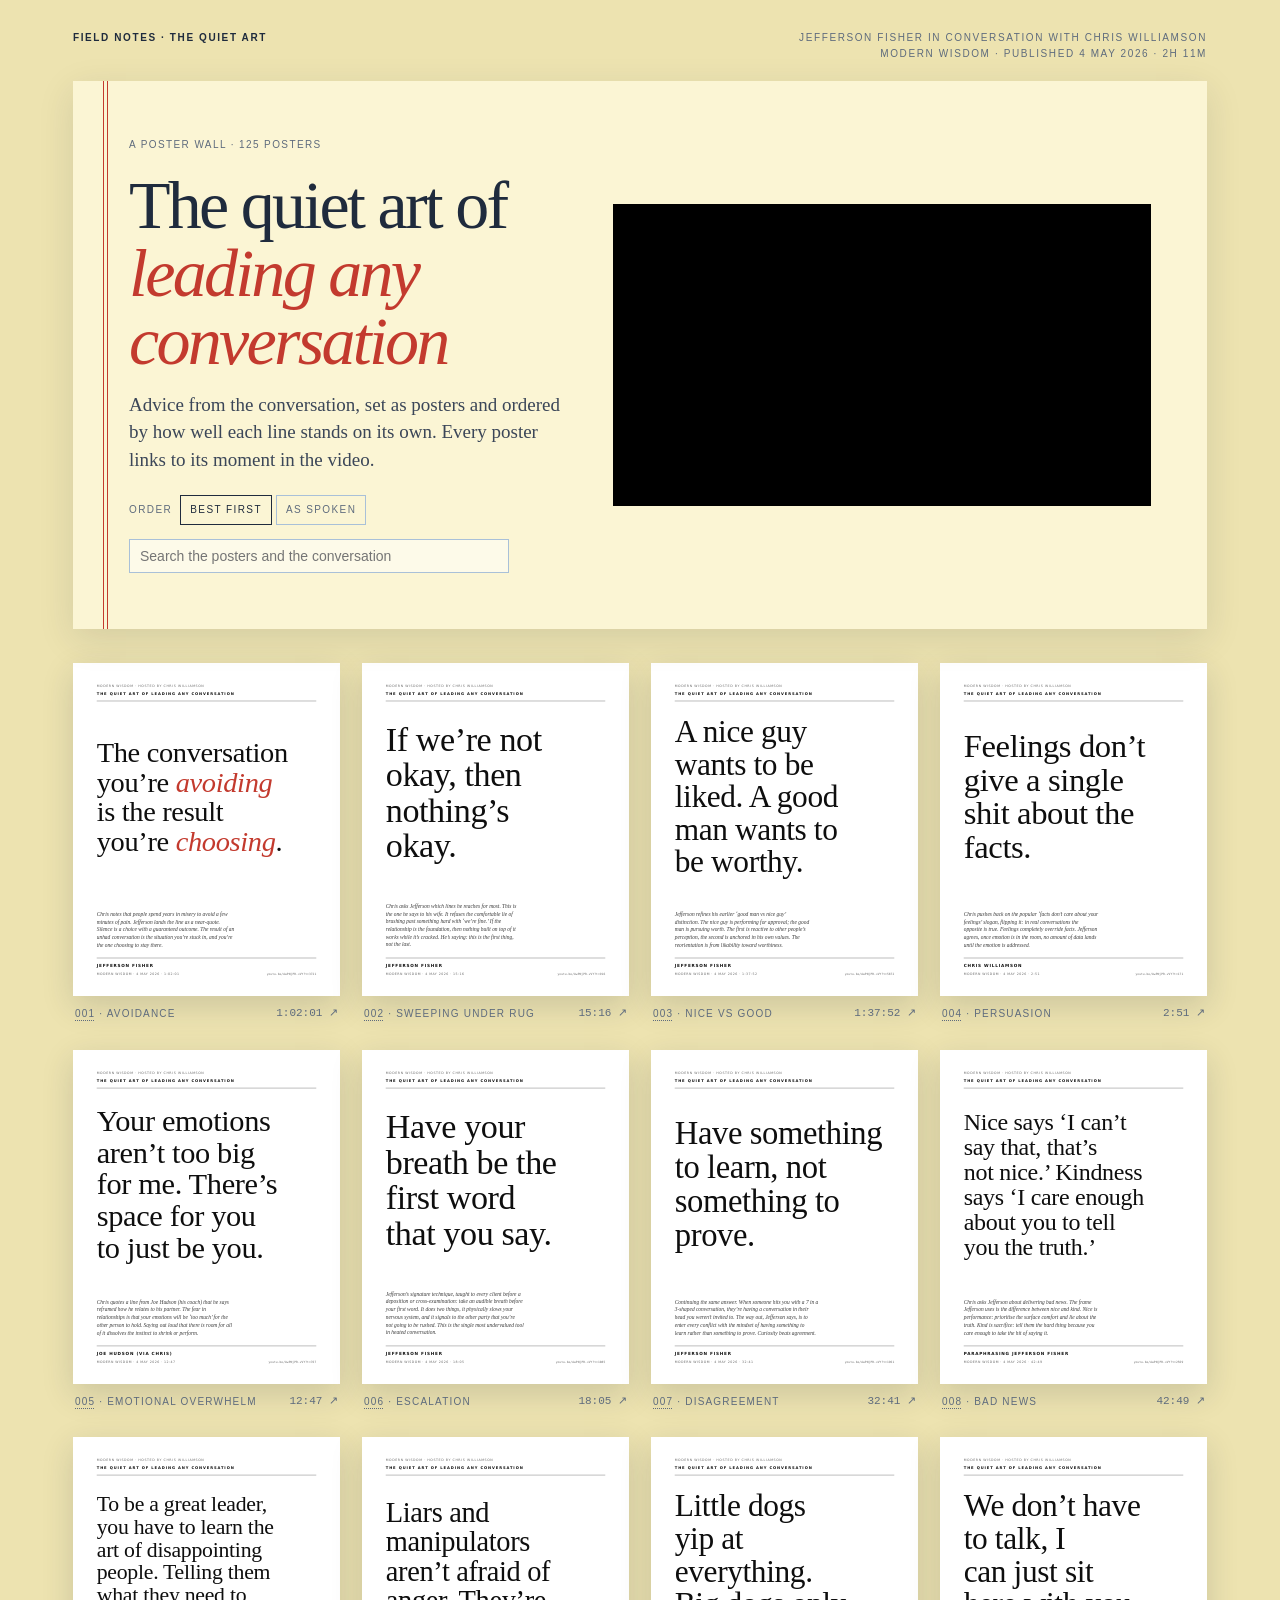
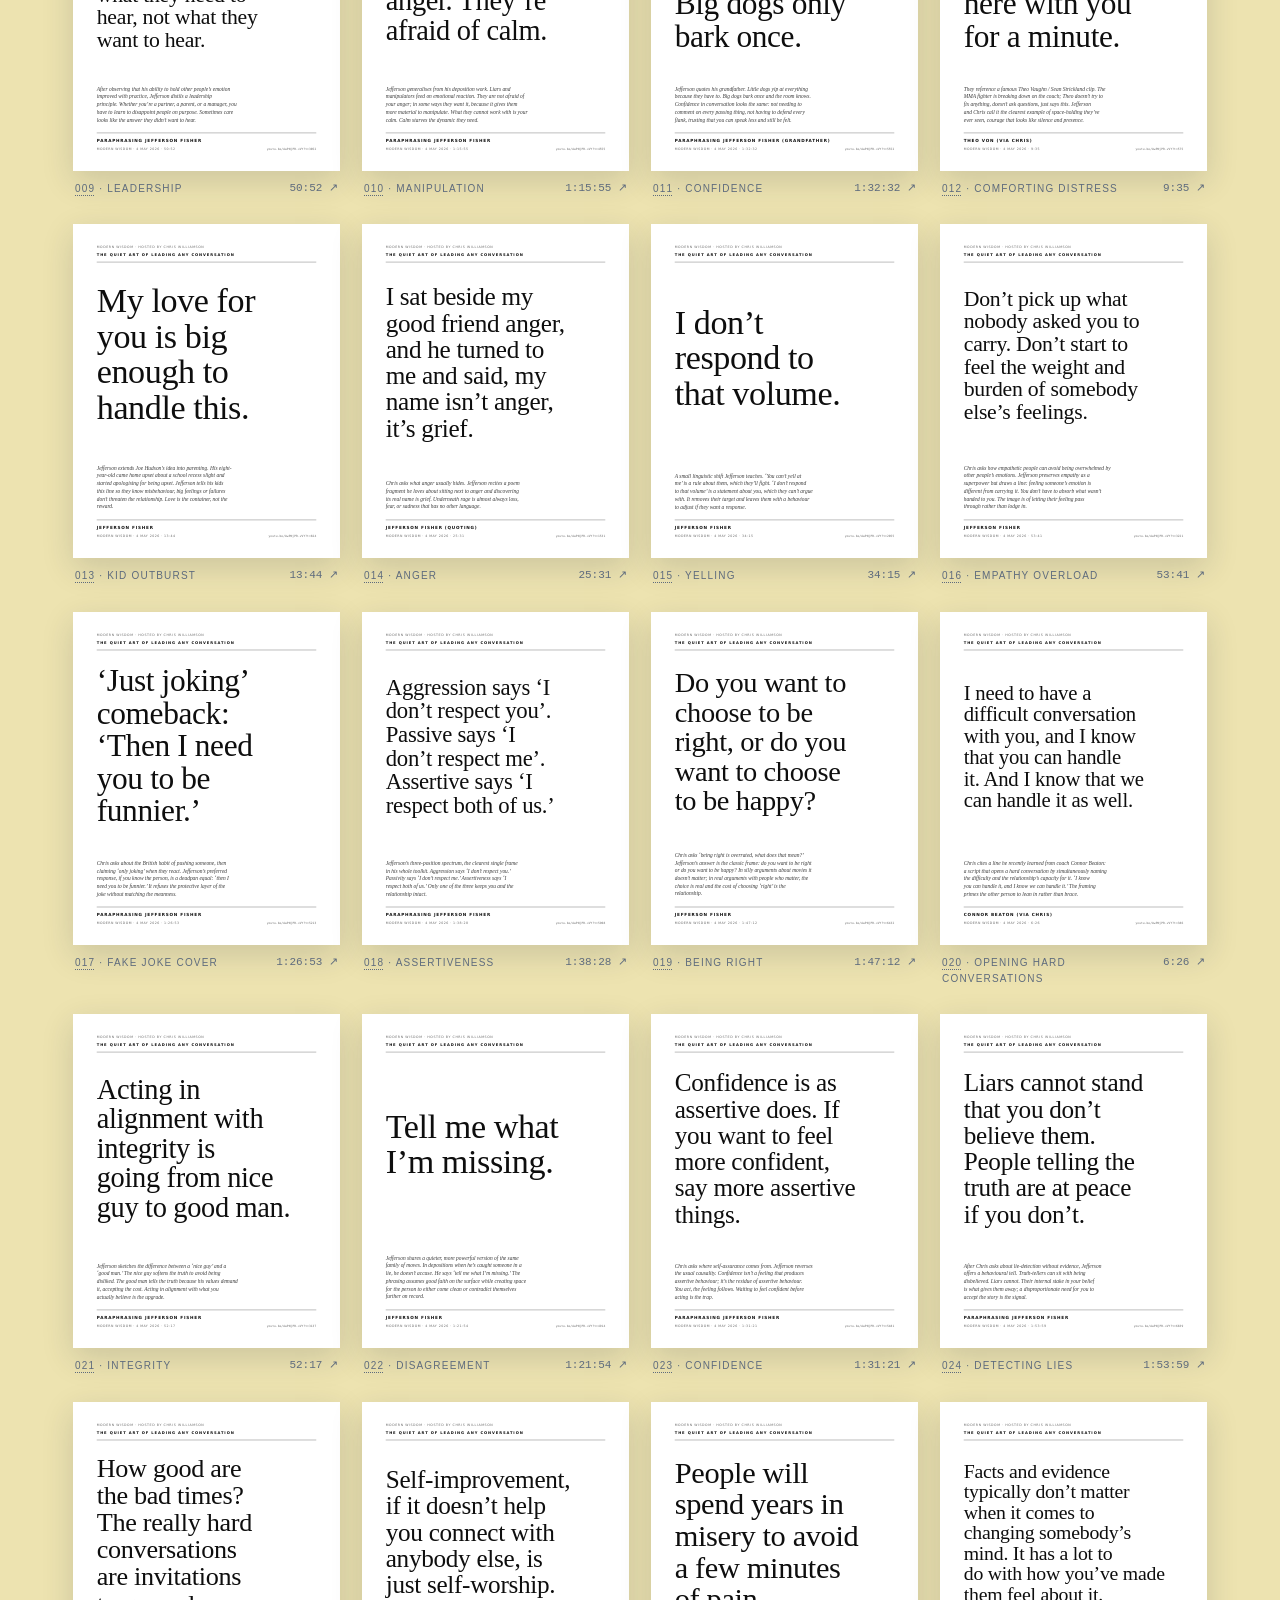
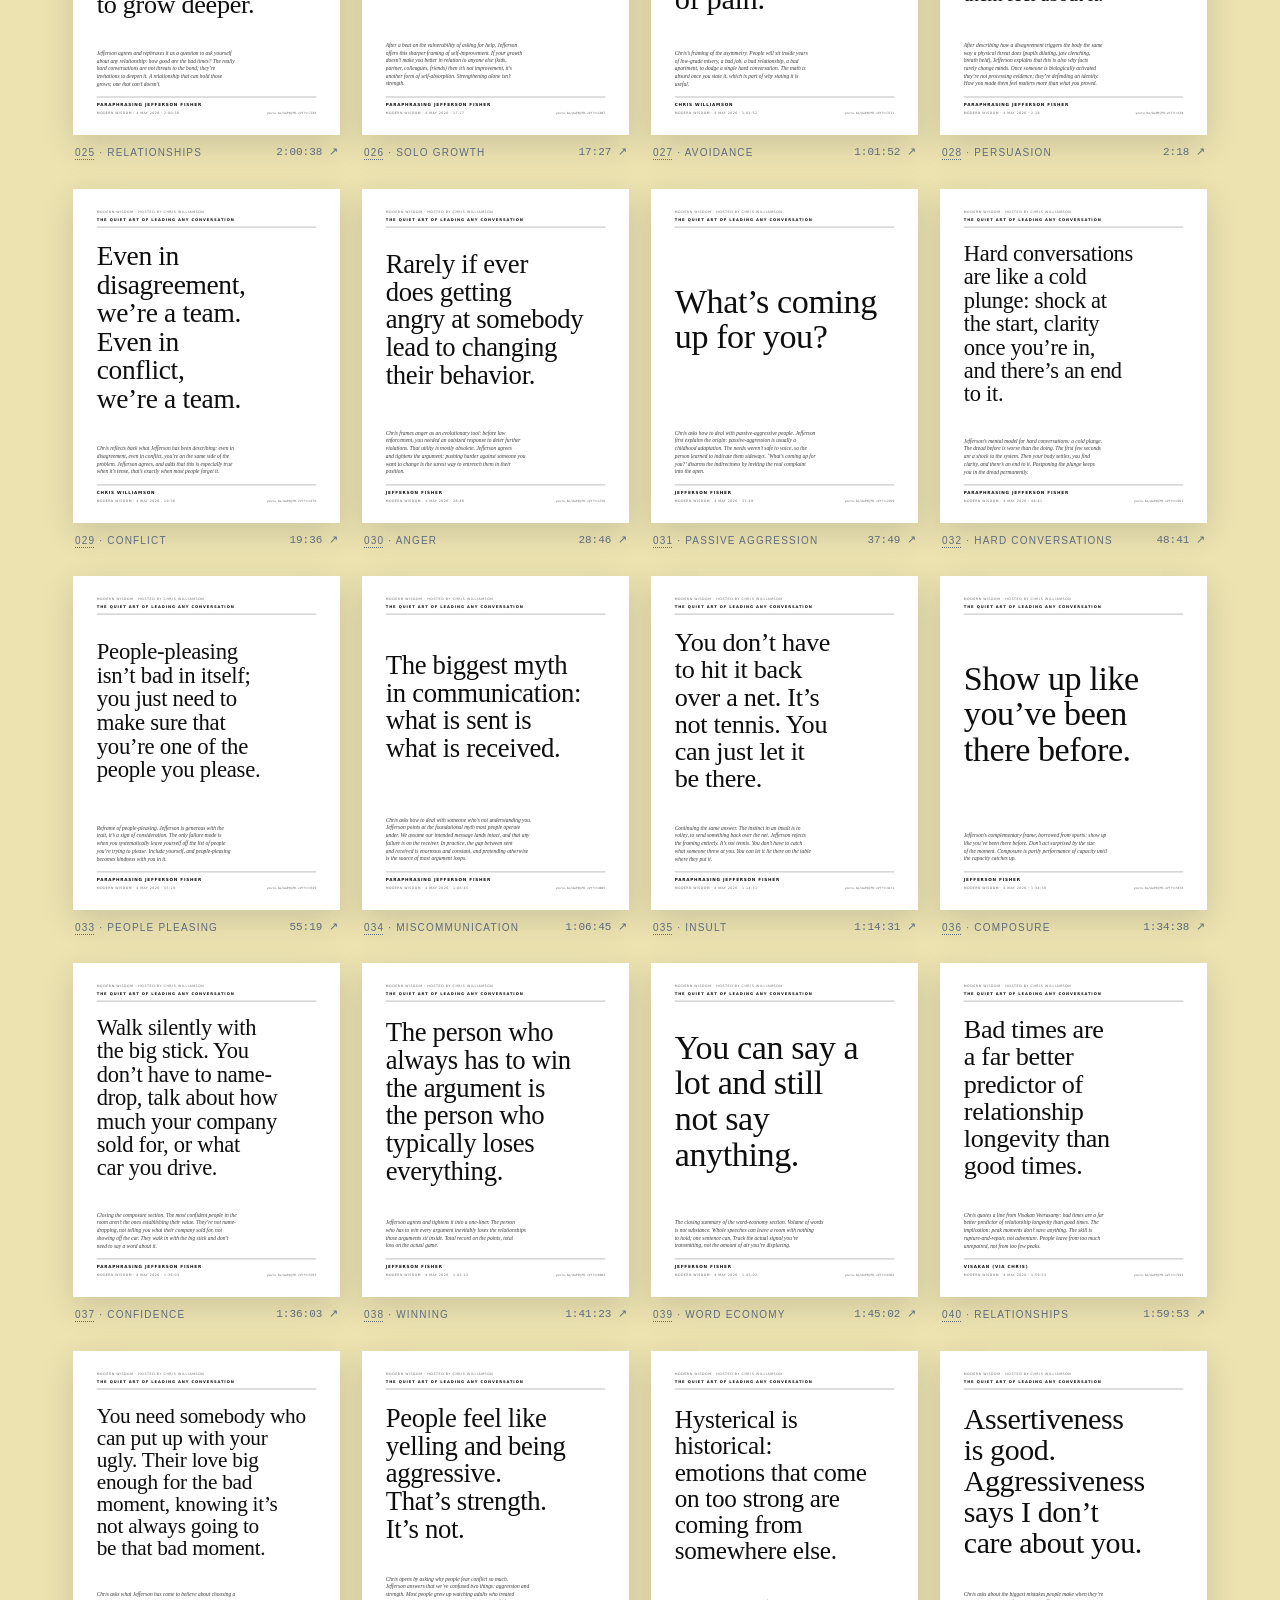
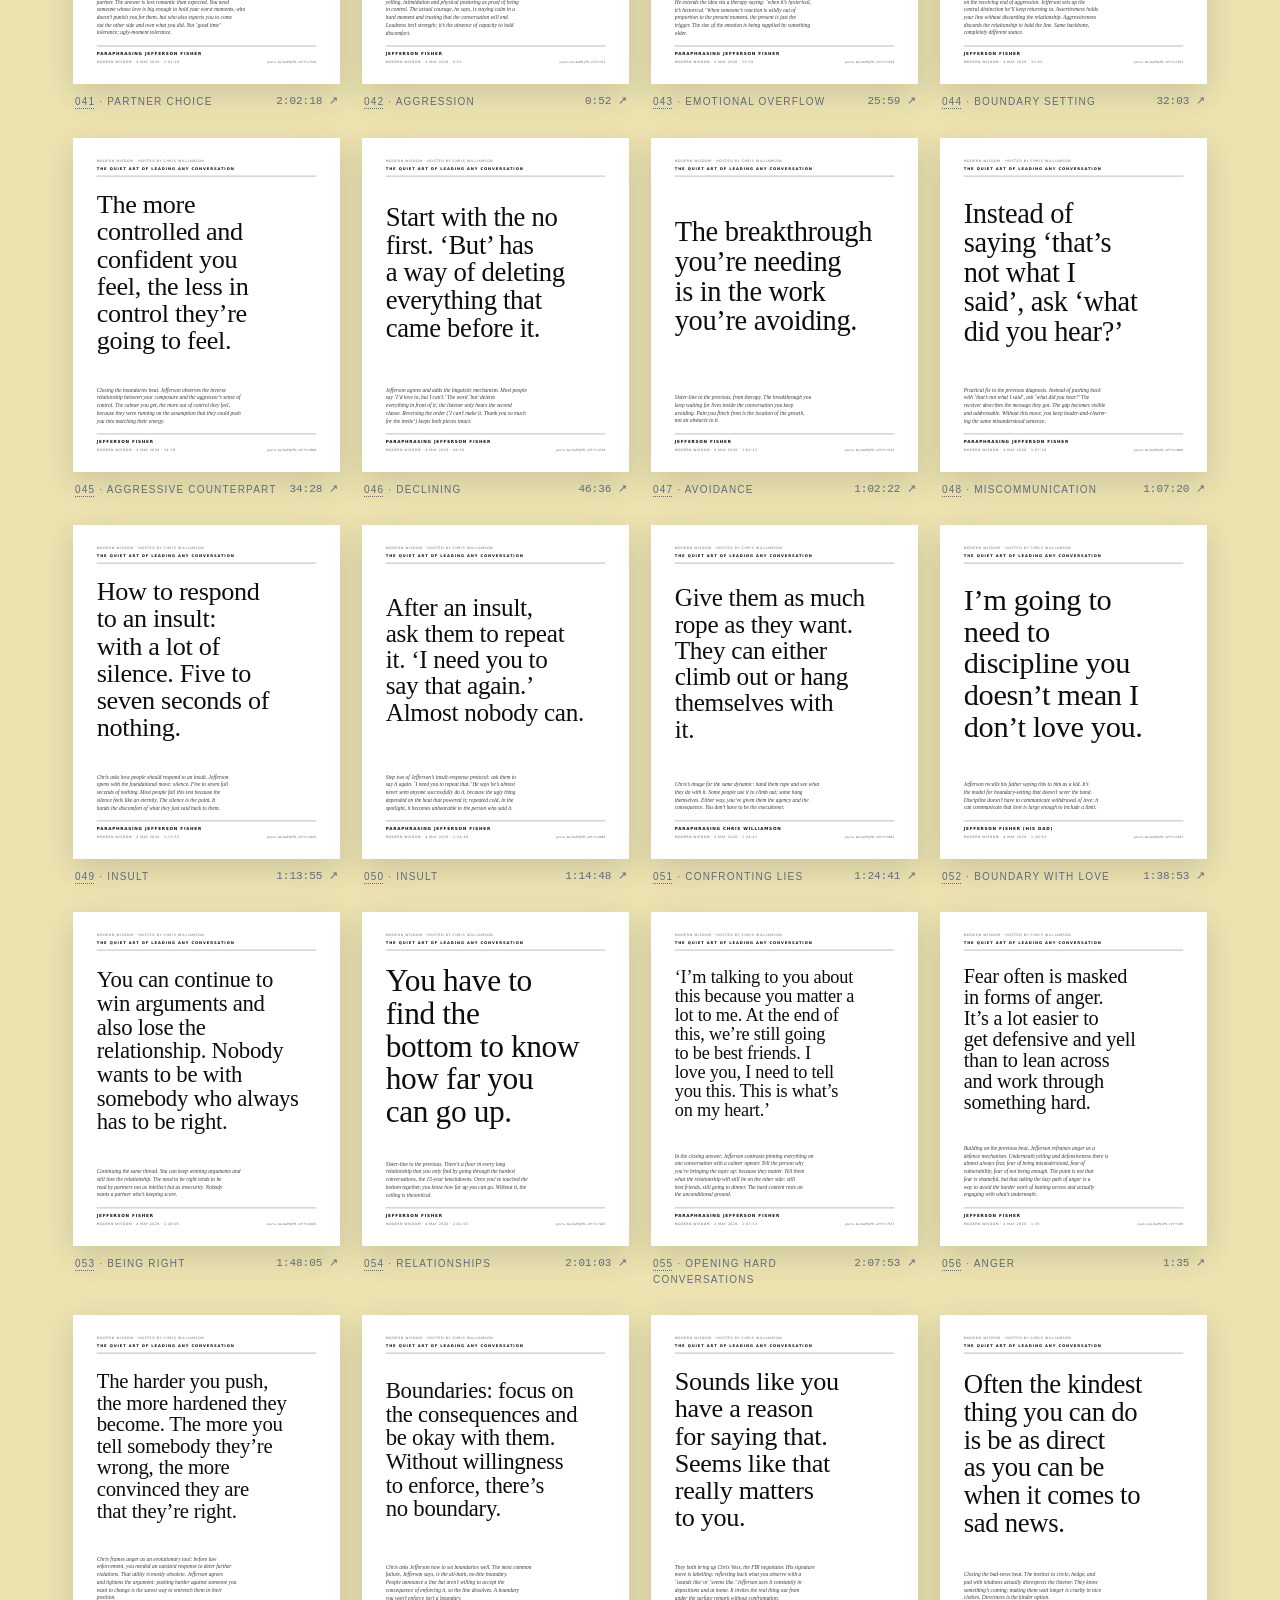
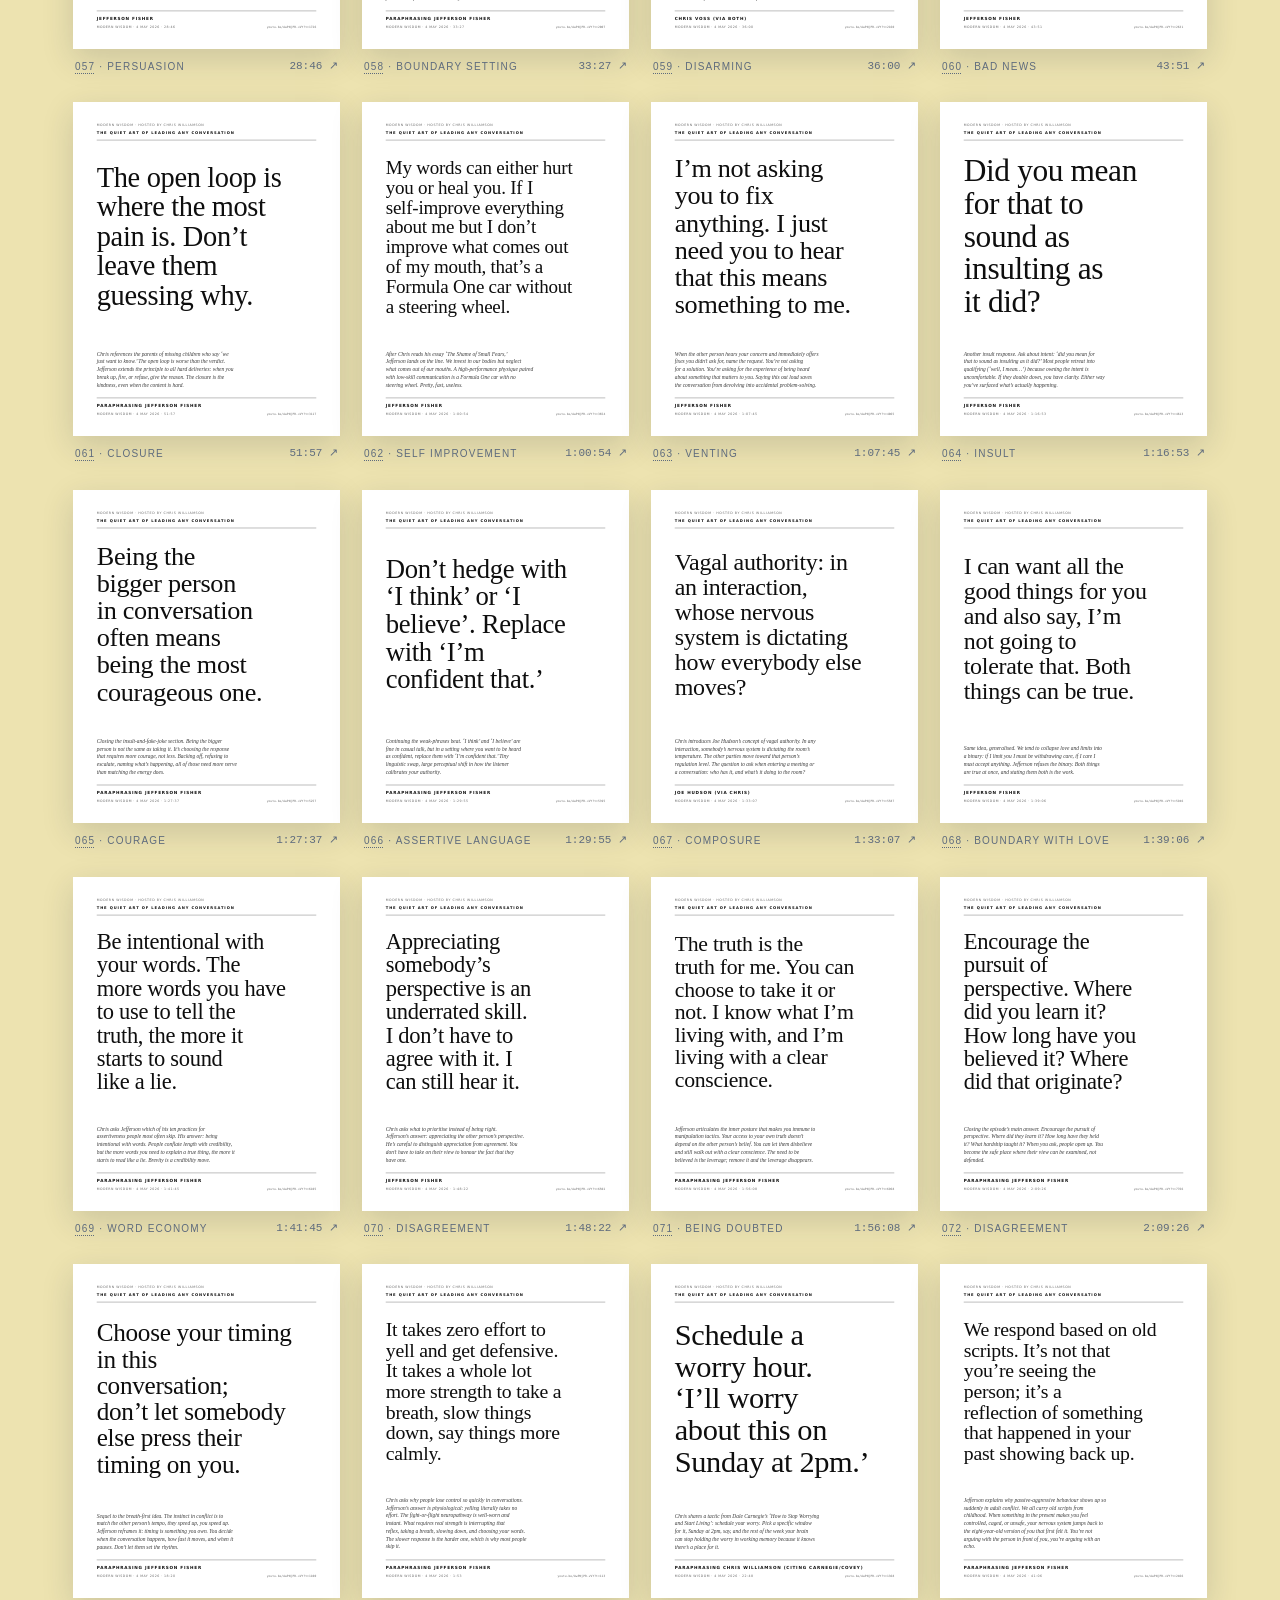
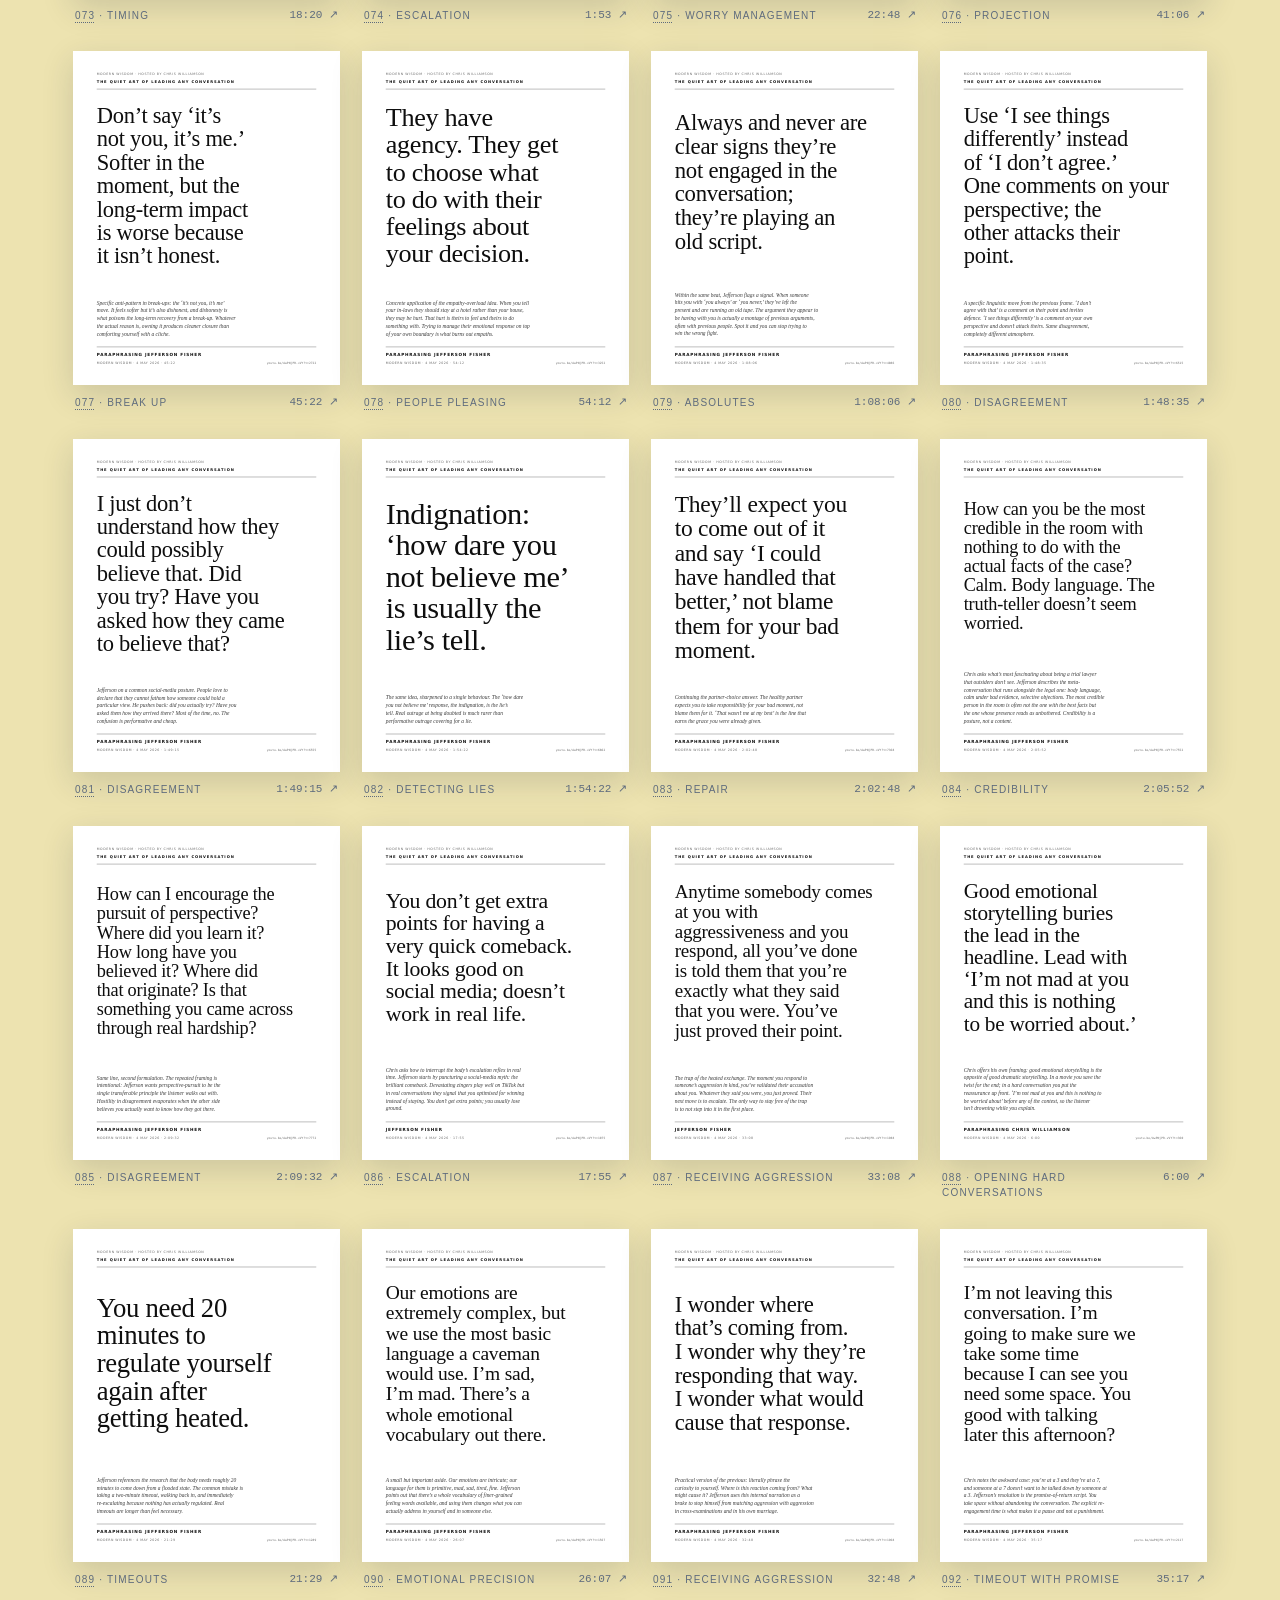
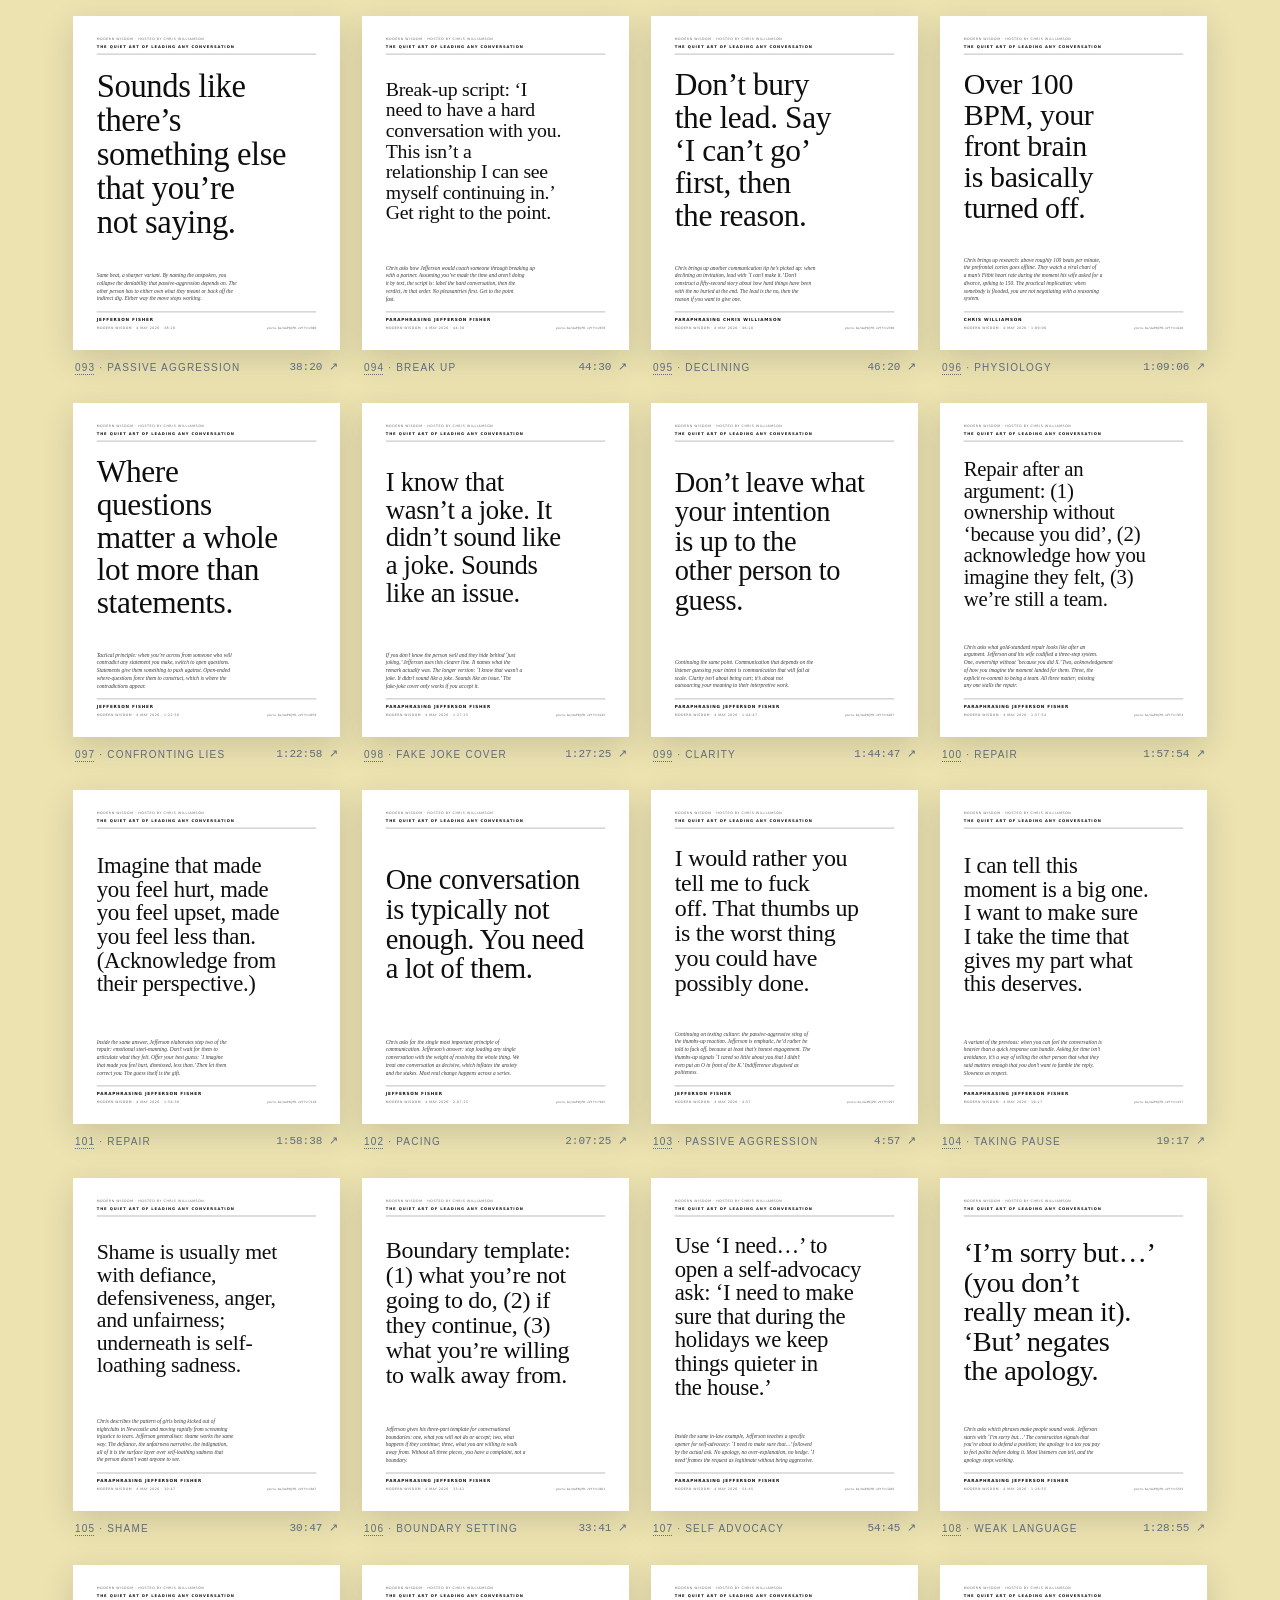
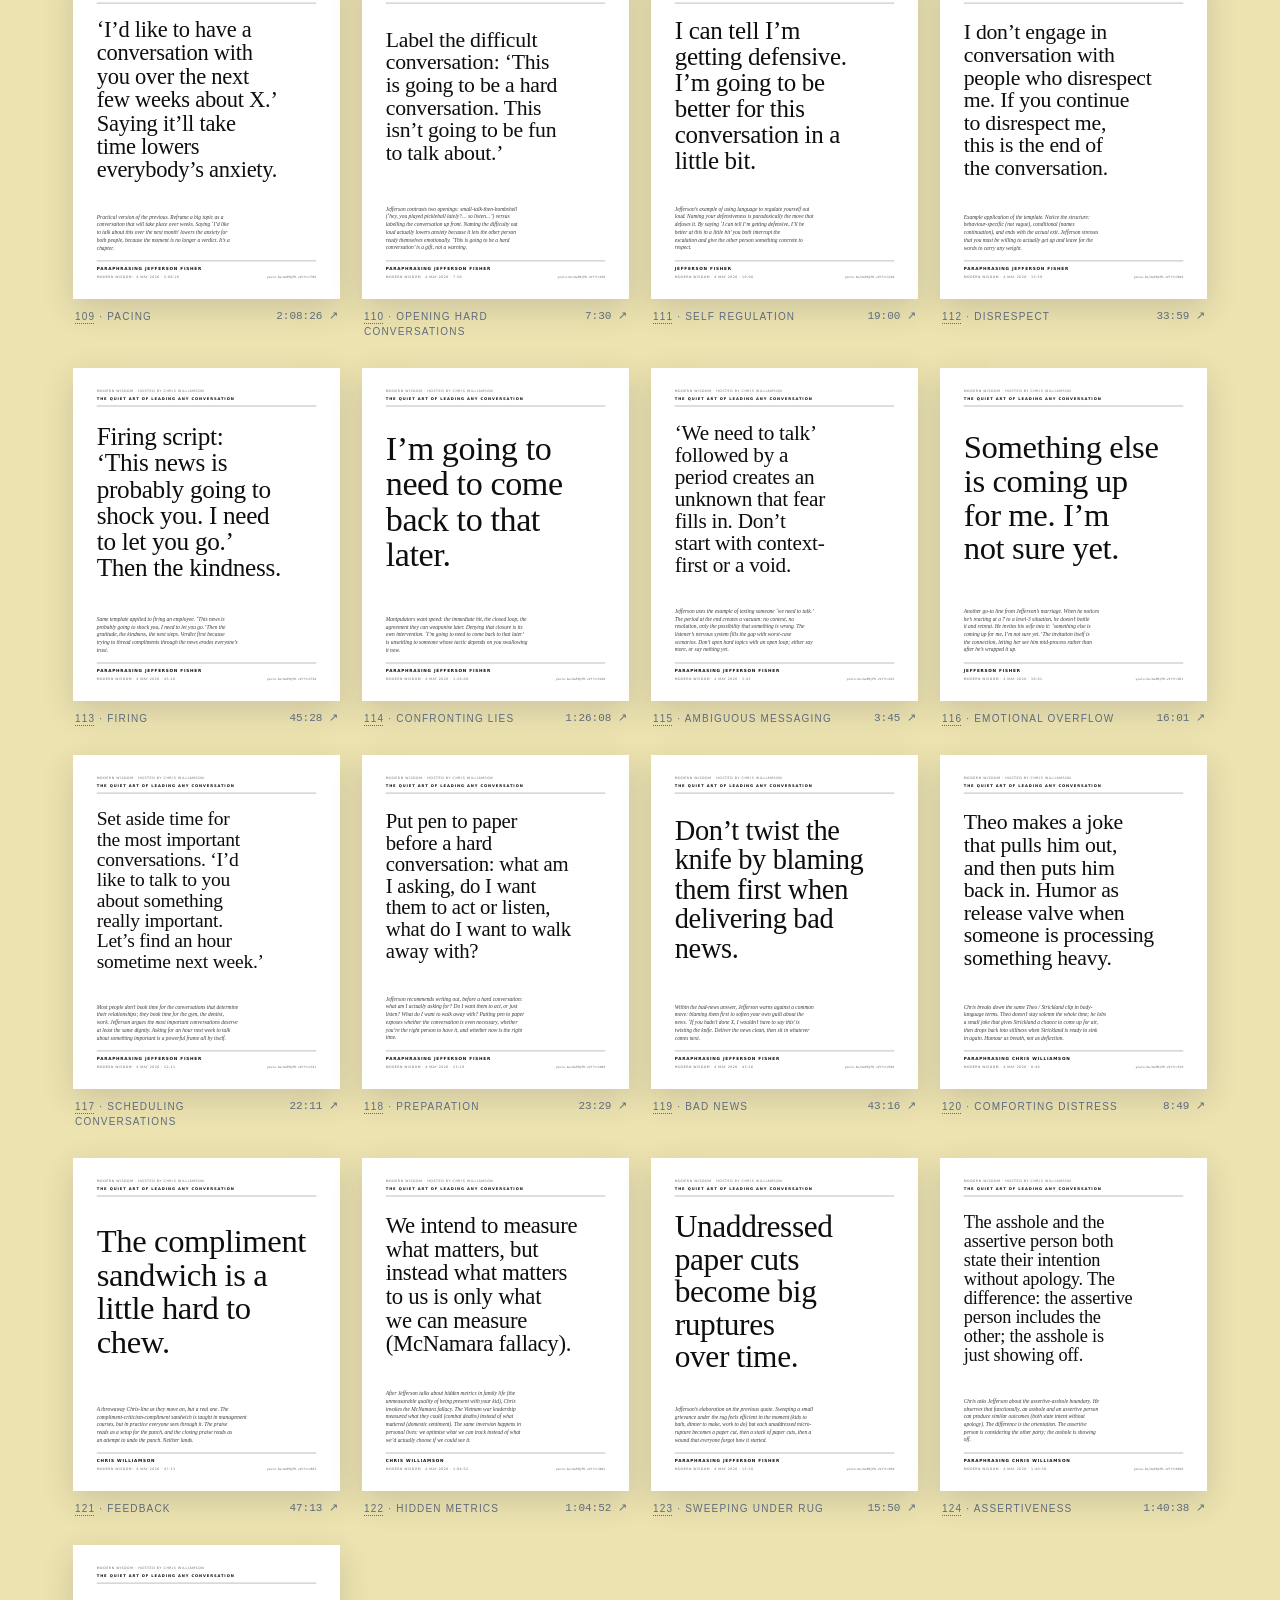
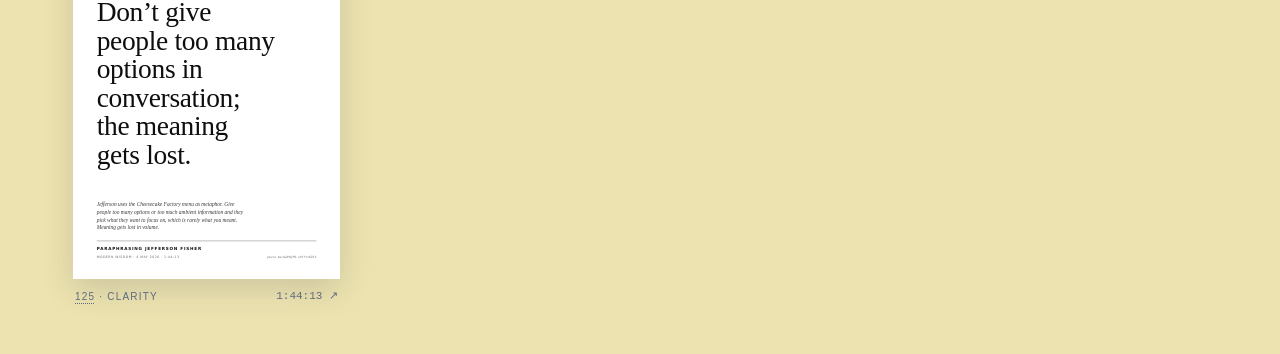
==== commit c8663d74: "Colour the Fisher poster wall like a legal pad The poster wall shared the warm cream page and terrac" ====
--- a/jefferson-fisher/index.html
+++ b/jefferson-fisher/index.html
@@ -19,8 +19,8 @@
 mark{color:inherit}
 @media print{.screen,#player{display:none!important}h1,h2,h3{break-after:avoid}blockquote,figure{break-inside:avoid}}</style>
 <style>
-:root{--ink:#211d19;--muted:#766e63;--desk:#d9d1c4;--paper:#f7f3eb;--rule:#cfc6b8;--accent:#a84f32;--serif:"Iowan Old Style",Baskerville,Georgia,serif;--sans:-apple-system,BlinkMacSystemFont,"Segoe UI",sans-serif;--mono:ui-monospace,monospace}*{box-sizing:border-box}body{margin:0;background:var(--desk);color:var(--ink);font:16px/1.55 var(--sans)}header{max-width:1190px;margin:auto;padding:30px 28px 20px;display:flex;justify-content:space-between;gap:20px;font-size:10px;letter-spacing:.16em;text-transform:uppercase;color:var(--muted)}header strong{color:var(--ink)}header a{color:inherit;text-decoration:none}header a:hover{color:var(--accent)}header span{text-align:right}main{max-width:1190px;margin:auto;padding:0 28px 50px}.intro{display:grid;grid-template-columns:minmax(0,1fr) minmax(0,1.2fr);gap:36px;align-items:center;background:var(--paper);padding:clamp(28px,5vw,56px);box-shadow:0 10px 34px #251d141c;margin-bottom:34px}.kicker{font-size:10px;letter-spacing:.14em;text-transform:uppercase;color:var(--muted)}h1{font:500 clamp(40px,6vw,68px)/1 var(--serif);letter-spacing:-.04em;margin:18px 0 16px}h1 em{color:var(--accent);font-weight:400}.deck{font:19px/1.45 var(--serif);color:#554c42;margin:0}.slot{position:relative;aspect-ratio:16/9;background:#000}.screen{position:absolute;inset:0;background:#000}.screen iframe,.screen>div{position:absolute;inset:0;width:100%;height:100%;border:0}.docked .screen{position:fixed;inset:auto 16px 16px auto;width:clamp(200px,60vw,360px);aspect-ratio:16/9;z-index:5;box-shadow:0 12px 40px #0006}.docked main{padding-bottom:calc(clamp(200px,60vw,360px)*9/16 + 40px)}.order{margin:22px 0 0;font-size:10px;letter-spacing:.14em;text-transform:uppercase;color:var(--muted)}.order button{font:inherit;letter-spacing:inherit;text-transform:inherit;color:var(--muted);background:none;border:1px solid var(--rule);padding:6px 9px;margin-left:4px;cursor:pointer}.order button[aria-pressed=true]{color:var(--ink);border-color:var(--ink)}li.current .poster{outline:3px solid var(--accent);outline-offset:5px}ol.wall{list-style:none;margin:0;padding:0;display:grid;grid-template-columns:repeat(auto-fill,minmax(260px,1fr));gap:28px 22px}.poster{display:block;box-shadow:0 10px 30px #251d1426;transition:transform .15s}.poster:hover{transform:translateY(-3px)}.poster img{display:block;width:100%;height:auto}.caption{display:flex;justify-content:space-between;gap:10px;margin:10px 2px 0;font-size:10px;letter-spacing:.12em;text-transform:uppercase;color:var(--muted)}.caption .time{font:11px var(--mono);letter-spacing:0;text-transform:none;color:var(--muted);text-decoration:none;white-space:nowrap}.caption a:hover{color:var(--accent)}.caption .file{color:inherit;text-decoration:underline dotted;text-underline-offset:3px}.find{margin:14px 0 0}.find input{font:14px var(--sans);width:min(100%,380px);padding:8px 10px;border:1px solid var(--rule);border-radius:0;background:#ffffff80;color:var(--ink)}.find input:focus{outline:none;border-color:var(--ink)}.spoken{margin:0 0 26px;font-size:10px;letter-spacing:.14em;text-transform:uppercase;color:var(--muted)}.spoken button{font:11px var(--mono);letter-spacing:0;text-transform:none;color:var(--ink);background:none;border:1px solid var(--rule);padding:5px 8px;margin:6px 6px 0 0;cursor:pointer}.spoken button:hover{border-color:var(--ink)}li.break{grid-column:1/-1;border-top:1px dashed var(--rule);padding:9px 2px 0;font-size:10px;letter-spacing:.12em;text-transform:uppercase;color:var(--muted)}li.break span{color:var(--ink);margin-right:8px}li.break.playing{border-top-style:solid;border-top-color:var(--muted)}
-@media print{@page{size:A4;margin:12mm}body{background:white}header span{text-align:left}.slot,.screen,.order,.find,.spoken,li.break{display:none!important}.intro{display:block;box-shadow:none;padding:0 0 8mm}ol.wall{grid-template-columns:repeat(2,1fr);gap:8mm}li{break-inside:avoid}.poster{box-shadow:none;outline:1px solid #ddd}li.current .poster{outline:1px solid #ddd}}
+:root{--ink:#1f2b3d;--muted:#5e6b7d;--desk:#ede3b0;--paper:#fbf5d4;--rule:#a9c0d8;--accent:#c33a2e;--serif:"Iowan Old Style",Baskerville,Georgia,serif;--sans:-apple-system,BlinkMacSystemFont,"Segoe UI",sans-serif;--mono:ui-monospace,monospace}*{box-sizing:border-box}body{margin:0;background:var(--desk);color:var(--ink);font:16px/1.55 var(--sans)}header{max-width:1190px;margin:auto;padding:30px 28px 20px;display:flex;justify-content:space-between;gap:20px;font-size:10px;letter-spacing:.16em;text-transform:uppercase;color:var(--muted)}header strong{color:var(--ink)}header a{color:inherit;text-decoration:none}header a:hover{color:var(--accent)}header span{text-align:right}main{max-width:1190px;margin:auto;padding:0 28px 50px}.intro{position:relative;display:grid;grid-template-columns:minmax(0,1fr) minmax(0,1.2fr);gap:36px;align-items:center;background:var(--paper);padding:clamp(28px,5vw,56px);box-shadow:0 10px 34px #1f2b3d1f;margin-bottom:34px}.intro::before{content:"";position:absolute;top:0;bottom:0;left:clamp(12px,2.6vw,30px);width:3px;border-left:1px solid var(--accent);border-right:1px solid var(--accent)}.kicker{font-size:10px;letter-spacing:.14em;text-transform:uppercase;color:var(--muted)}h1{font:500 clamp(40px,6vw,68px)/1 var(--serif);letter-spacing:-.04em;margin:18px 0 16px}h1 em{color:var(--accent);font-weight:400}.deck{font:19px/1.45 var(--serif);color:#3b4658;margin:0}.slot{position:relative;aspect-ratio:16/9;background:#000}.screen{position:absolute;inset:0;background:#000}.screen iframe,.screen>div{position:absolute;inset:0;width:100%;height:100%;border:0}.docked .screen{position:fixed;inset:auto 16px 16px auto;width:clamp(200px,60vw,360px);aspect-ratio:16/9;z-index:5;box-shadow:0 12px 40px #0006}.docked main{padding-bottom:calc(clamp(200px,60vw,360px)*9/16 + 40px)}.order{margin:22px 0 0;font-size:10px;letter-spacing:.14em;text-transform:uppercase;color:var(--muted)}.order button{font:inherit;letter-spacing:inherit;text-transform:inherit;color:var(--muted);background:none;border:1px solid var(--rule);padding:6px 9px;margin-left:4px;cursor:pointer}.order button[aria-pressed=true]{color:var(--ink);border-color:var(--ink)}li.current .poster{outline:3px solid var(--accent);outline-offset:5px}ol.wall{list-style:none;margin:0;padding:0;display:grid;grid-template-columns:repeat(auto-fill,minmax(260px,1fr));gap:28px 22px}.poster{display:block;box-shadow:0 10px 30px #1f2b3d29;transition:transform .15s}.poster:hover{transform:translateY(-3px)}.poster img{display:block;width:100%;height:auto}.caption{display:flex;justify-content:space-between;gap:10px;margin:10px 2px 0;font-size:10px;letter-spacing:.12em;text-transform:uppercase;color:var(--muted)}.caption .time{font:11px var(--mono);letter-spacing:0;text-transform:none;color:var(--muted);text-decoration:none;white-space:nowrap}.caption a:hover{color:var(--accent)}.caption .file{color:inherit;text-decoration:underline dotted;text-underline-offset:3px}.find{margin:14px 0 0}.find input{font:14px var(--sans);width:min(100%,380px);padding:8px 10px;border:1px solid var(--rule);border-radius:0;background:#ffffff80;color:var(--ink)}.find input:focus{outline:none;border-color:var(--ink)}.spoken{margin:0 0 26px;font-size:10px;letter-spacing:.14em;text-transform:uppercase;color:var(--muted)}.spoken button{font:11px var(--mono);letter-spacing:0;text-transform:none;color:var(--ink);background:none;border:1px solid var(--rule);padding:5px 8px;margin:6px 6px 0 0;cursor:pointer}.spoken button:hover{border-color:var(--ink)}li.break{grid-column:1/-1;border-top:1px dashed var(--rule);padding:9px 2px 0;font-size:10px;letter-spacing:.12em;text-transform:uppercase;color:var(--muted)}li.break span{color:var(--ink);margin-right:8px}li.break.playing{border-top-style:solid;border-top-color:var(--muted)}
+@media print{@page{size:A4;margin:12mm}body{background:white}header span{text-align:left}.slot,.screen,.order,.find,.spoken,li.break{display:none!important}.intro{display:block;box-shadow:none;padding:0 0 8mm}.intro::before{display:none}ol.wall{grid-template-columns:repeat(2,1fr);gap:8mm}li{break-inside:avoid}.poster{box-shadow:none;outline:1px solid #ddd}li.current .poster{outline:1px solid #ddd}}
 @media(max-width:740px){header{padding:20px 16px 12px}main{padding:0 16px 30px}.intro{grid-template-columns:1fr;gap:24px;padding:26px 22px}ol.wall{grid-template-columns:1fr}}
 </style></head>
 <body>
